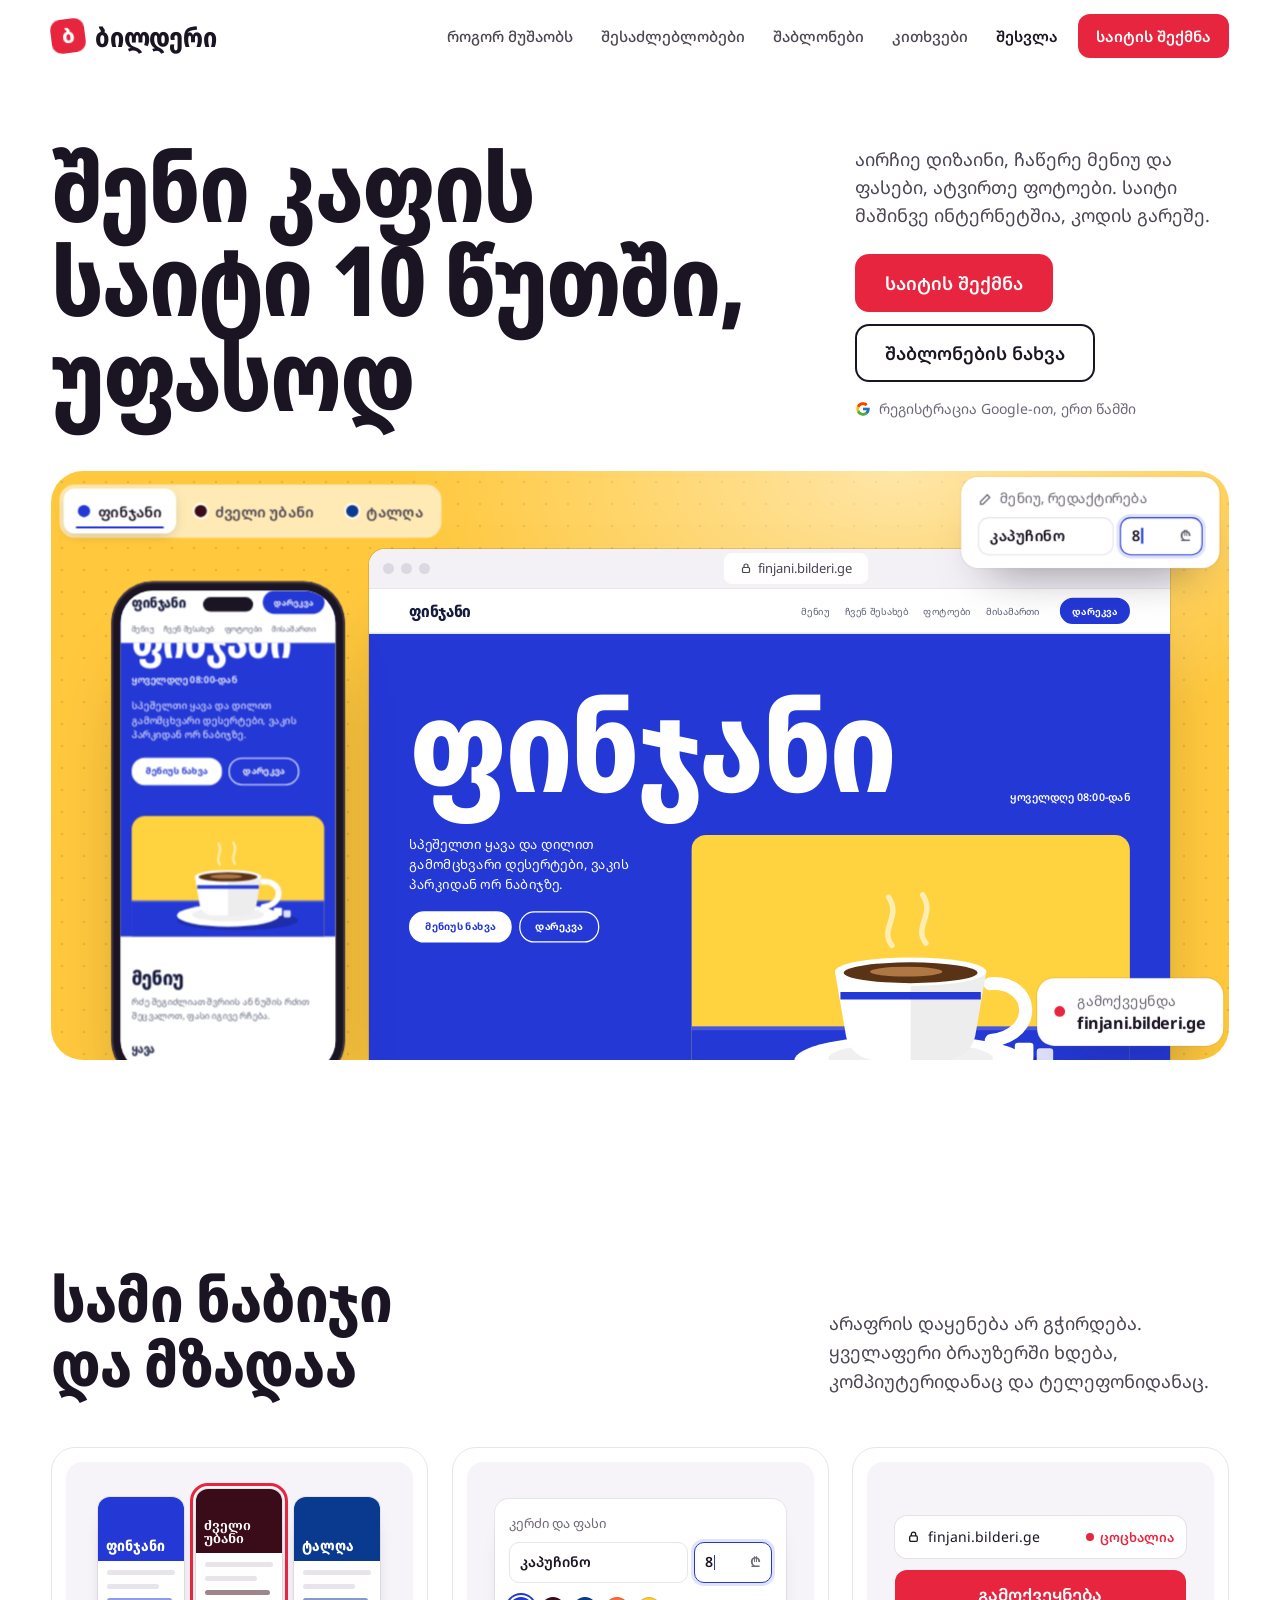
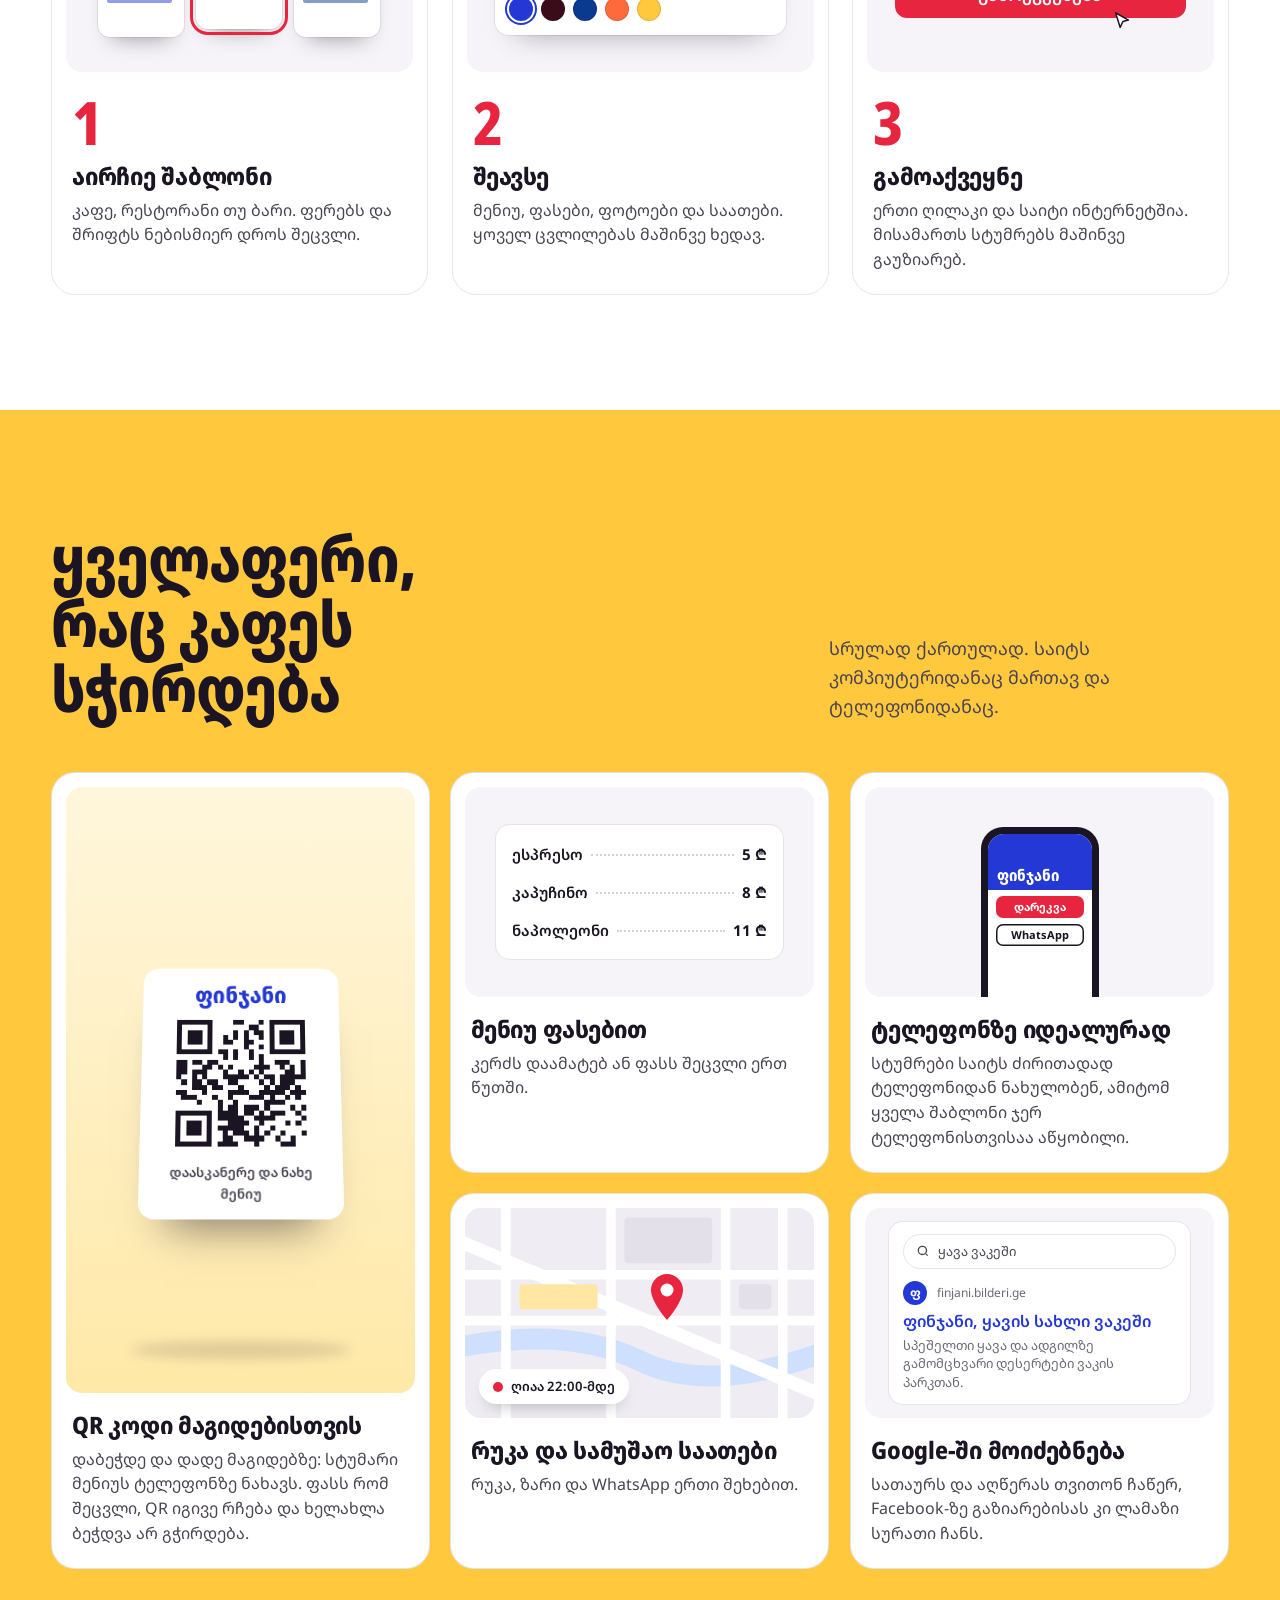
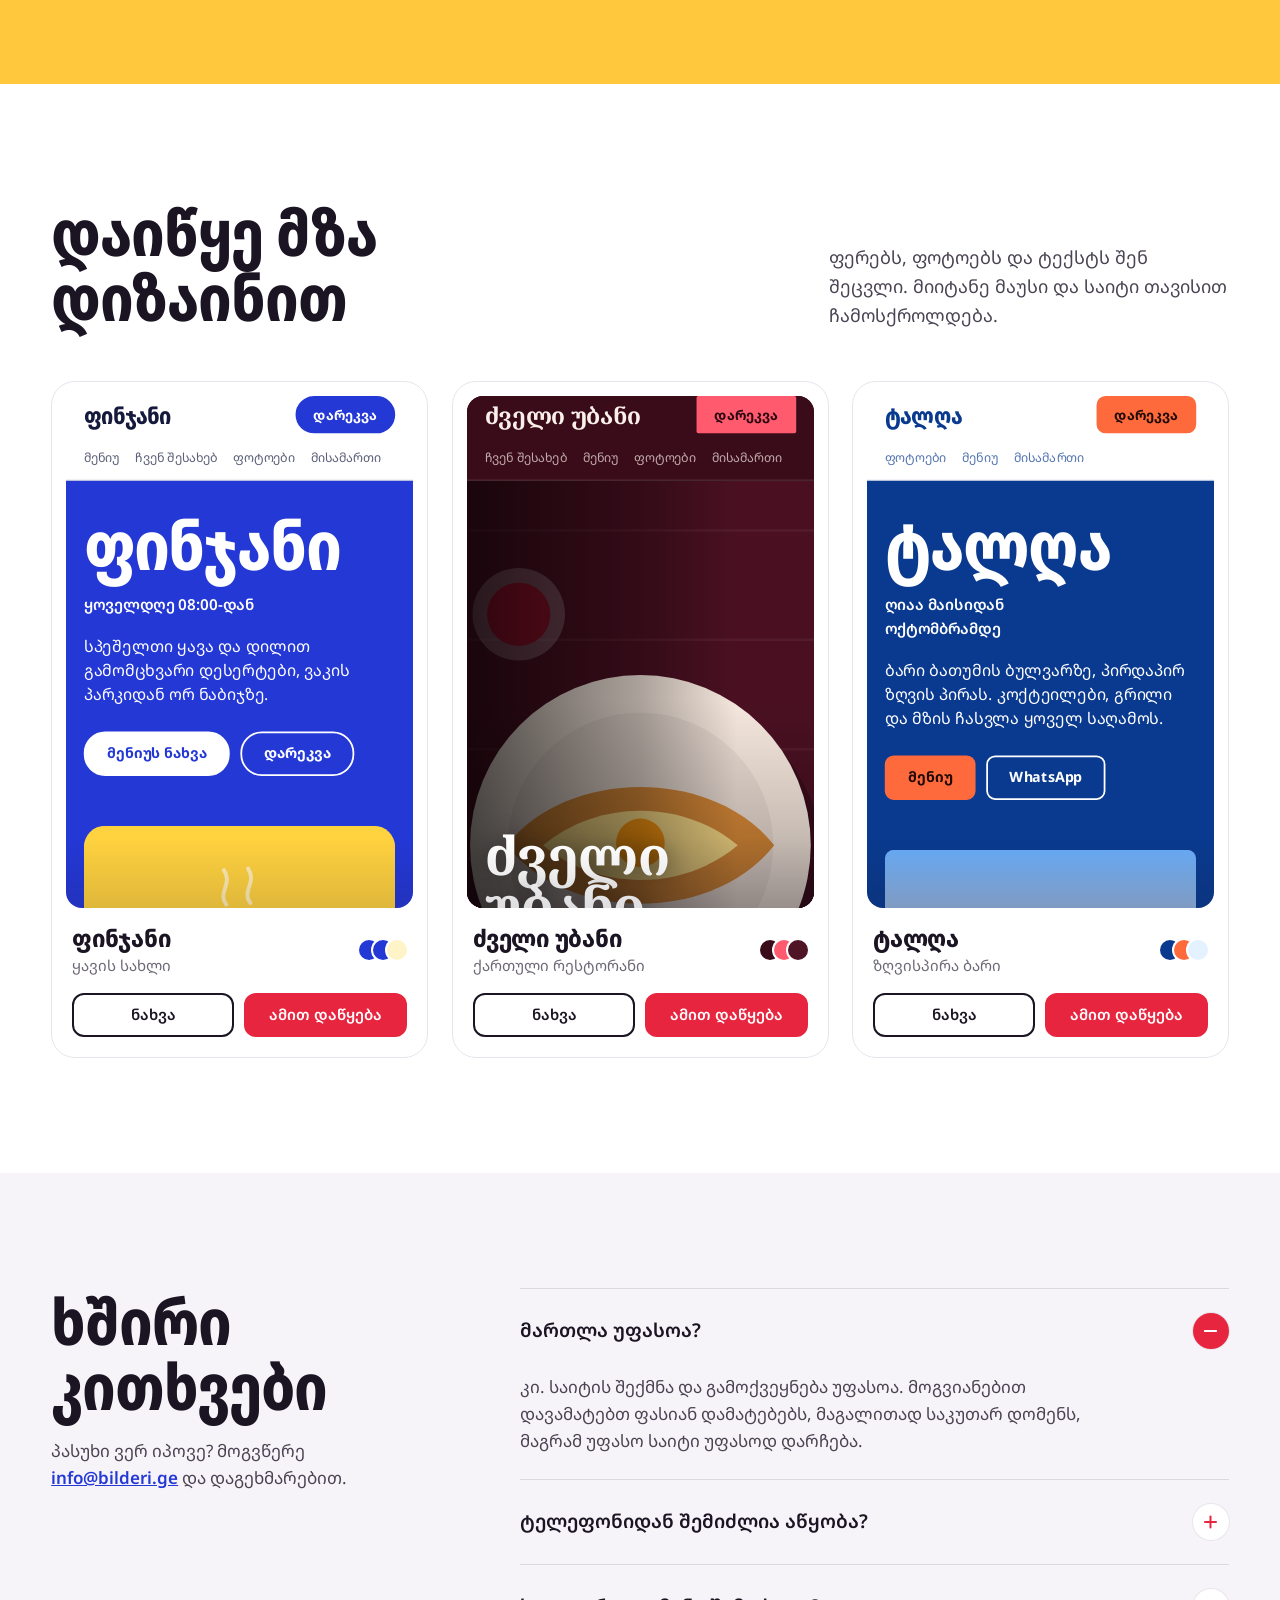
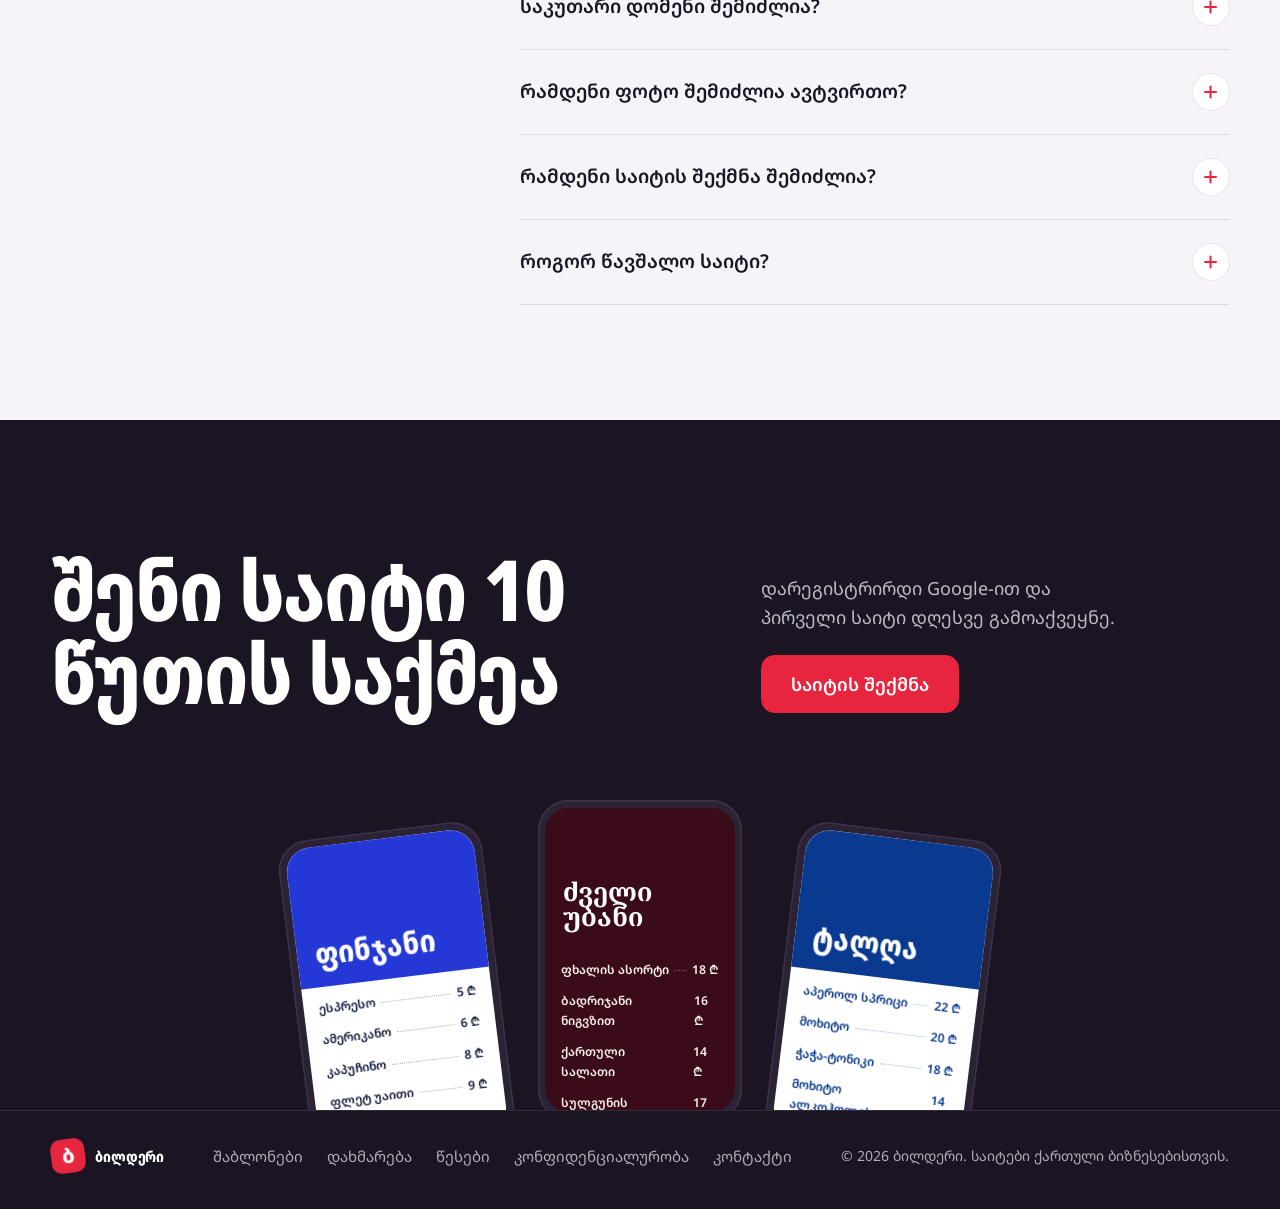
==== public/index.html @ 6027577a "Cloudflare Worker-ის კონფიგურაცია: საიტი public/ საქაღალდიდან Co-Authored-By: Claude Opus 5.5 <norep" ====
<!DOCTYPE html>
<html lang="ka">
<head>
<meta charset="utf-8">
<meta name="viewport" content="width=device-width,initial-scale=1">
<title>ბილდერი: საიტი კაფესთვის</title>
<meta name="description" content="შენი კაფის ან რესტორნის საიტი 10 წუთში, უფასოდ. მენიუ, ფასები, ფოტოები და QR კოდი მაგიდებისთვის.">
<link rel="preconnect" href="https://fonts.googleapis.com"><link rel="preconnect" href="https://fonts.gstatic.com" crossorigin>
<link rel="stylesheet" href="https://fonts.googleapis.com/css2?family=Noto+Sans+Georgian:wdth,wght@62.5..100,300..900&family=Noto+Serif+Georgian:wght@400..800&display=swap">
<style>
/* VOICE   მეგობრული და თავდაჯერებული; ბიზნესის პატრონს ელაპარაკება, არა პროგრამისტს
   IDEA    ადგილობრივი სტამბის აფიშა და მენიუ, ბარათებად აწყობილი და ცოცხალი
   PICTURE ნამდვილი საიტები (შაბლონი „სუფრა") ლეპტოპში და ტელეფონში, ზაფრანისფერ პანელზე
   COLOUR  თეთრი ფონი, მელანი #1A1423, ბროწეული #E8253F ღილაკებზე, ზაფრანა #FFC83D დიდ ზოლებში, კობალტი #2438D6 დეტალებში
   TYPE    Noto Sans Georgian: სათაურები ვიწრო 800, ტექსტი 400/600
   LAYOUT  სათაური ზემოთ, ცოცხალი სცენა მთელ სიგანეზე; ბარათების ბადეები; ტელეფონზე ერთ სვეტად */
:root{color-scheme:light;--bg:#fff;--ink:#1A1423;--ink-2:#4A4352;--muted:#6E6876;--line:#E7E4EC;--soft:#F6F4F9;--red:#E8253F;--red-d:#CC1730;--sun:#FFC83D;--cob:#2438D6;--f:'Noto Sans Georgian','Noto Sans',system-ui,sans-serif;--serif:'Noto Serif Georgian','Noto Serif',Georgia,serif;--ease:cubic-bezier(.2,.7,.2,1);--pad:max(4vw,20px)}
*{box-sizing:border-box;min-width:0}
html{scroll-behavior:smooth;scroll-padding-top:84px;-webkit-text-size-adjust:100%}
body{margin:0;background:var(--bg);color:var(--ink);font:400 17px/1.6 var(--f);overflow-x:clip}
h1,h2,h3{margin:0;font-weight:800;font-stretch:72%;letter-spacing:-.015em;line-height:1.02;text-wrap:balance}
h3{font-size:24px;font-stretch:84%;line-height:1.15;letter-spacing:-.01em}
p{margin:0}
a{color:inherit}
svg{display:block}
.wrap{max-width:1288px;margin:0 auto;padding:0 var(--pad)}
:focus-visible{outline:3px solid var(--cob);outline-offset:3px;border-radius:6px}

.btn{display:inline-flex;align-items:center;justify-content:center;gap:8px;min-height:46px;padding:0 20px;border-radius:12px;border:2px solid transparent;font:600 16px/1 var(--f);text-decoration:none;white-space:nowrap;cursor:pointer;transition:transform .18s var(--ease),background-color .18s,color .18s,box-shadow .18s}
.btn:hover{transform:translateY(-2px)}
.btn:active{transform:translateY(1px)}
.btn-red{background:var(--red);color:#fff}
.btn-red:hover{background:var(--red-d);box-shadow:0 12px 24px -12px rgba(232,37,63,.75)}
.btn-line{border-color:var(--ink);color:var(--ink);background:transparent}
.btn-line:hover{background:var(--ink);color:#fff}
.btn-lg{min-height:58px;padding:0 28px;font-size:18px;border-radius:14px}
.btn-sm{min-height:44px;padding:0 16px;font-size:15px}

.top{position:sticky;top:0;z-index:50;background:rgba(255,255,255,.86);-webkit-backdrop-filter:saturate(1.4) blur(14px);backdrop-filter:saturate(1.4) blur(14px);border-bottom:1px solid transparent;transition:border-color .25s,box-shadow .25s}
.top.scrolled{border-color:var(--line);box-shadow:0 10px 30px -24px rgba(26,20,35,.45)}
.top-in{display:flex;align-items:center;gap:28px;height:72px}
.logo{display:flex;align-items:center;gap:10px;text-decoration:none;font-weight:800;font-stretch:72%;font-size:27px;letter-spacing:-.01em;line-height:1}
.mark{flex:none;display:grid;place-items:center;width:34px;height:34px;border-radius:10px;background:var(--red);color:#fff;font-size:20px;font-stretch:100%;transform:rotate(-7deg);transition:transform .35s var(--ease)}
.logo:hover .mark{transform:rotate(0) scale(1.06)}
.links{display:flex;gap:28px;margin-left:auto}
.links a,.mnav a{text-decoration:none;color:var(--ink-2);font-size:15px;font-weight:500;position:relative;padding:8px 0}
.links a::after{content:"";position:absolute;left:0;right:0;bottom:2px;height:2px;border-radius:2px;background:var(--red);transform:scaleX(0);transform-origin:left;transition:transform .25s var(--ease)}
.links a:hover{color:var(--ink)}
.links a:hover::after{transform:scaleX(1)}
.top-act{display:flex;align-items:center;gap:20px}
.top-act .link{text-decoration:none;font-weight:600;font-size:15px}
.menu-btn{display:none;width:44px;height:44px;place-items:center;border:1px solid var(--line);border-radius:12px;background:#fff;cursor:pointer}
.mnav{display:none;position:absolute;left:0;right:0;top:72px;background:#fff;border-bottom:1px solid var(--line);padding:4px var(--pad) 16px;box-shadow:0 20px 30px -24px rgba(26,20,35,.4)}
.mnav.open{display:grid}
.mnav a{padding:12px 0;font-size:17px;border-bottom:1px solid var(--line)}

.hero{padding:clamp(36px,5vw,72px) 0 clamp(56px,7vw,96px)}
.hero-head{display:grid;grid-template-columns:minmax(0,8fr) minmax(0,4fr);gap:24px 56px;align-items:end}
.hero h1{font-size:clamp(44px,7.6vw,104px);line-height:.97;letter-spacing:-.02em}
.lead{font-size:18px;line-height:1.55;color:var(--ink-2);max-width:38ch}
.cta{display:flex;flex-wrap:wrap;gap:12px;margin-top:24px}
.fine{display:flex;align-items:center;gap:8px;margin-top:16px;font-size:14px;color:var(--muted)}
.stage{position:relative;margin-top:clamp(32px,4vw,56px);height:clamp(470px,46vw,640px);border-radius:32px;background:var(--sun);overflow:hidden;isolation:isolate}
.stage::before{content:"";position:absolute;inset:0;z-index:-1;background:radial-gradient(60% 70% at 72% 0%,rgba(255,255,255,.55),transparent 70%),radial-gradient(rgba(26,20,35,.11) 1.3px,transparent 1.6px) 0 0/22px 22px}
.rig{position:absolute;inset:0;transform-style:preserve-3d;transform:perspective(1700px) rotateX(var(--rx,0deg)) rotateY(var(--ry,0deg));transition:transform .6s var(--ease)}
.laptop{position:absolute;left:27%;right:5%;top:78px;bottom:-30px;background:#fff;border-radius:16px 16px 0 0;box-shadow:0 0 0 1px rgba(26,20,35,.12),0 50px 80px -46px rgba(26,20,35,.6);overflow:hidden;display:flex;flex-direction:column}
.l-bar{height:40px;flex:none;display:flex;align-items:center;gap:7px;padding:0 14px;background:#F3F1F6;border-bottom:1px solid var(--line)}
.l-bar>i{width:11px;height:11px;border-radius:50%;background:#DCD8E2}
.url{margin:0 auto;display:flex;align-items:center;gap:6px;background:#fff;border-radius:8px;padding:5px 16px;font-size:13px;color:var(--ink-2);white-space:nowrap;overflow:hidden;max-width:62%}
.scr{position:relative;flex:1;overflow:hidden;background:#fff}
.scr iframe{position:absolute;left:0;top:0;border:0;transform-origin:0 0;pointer-events:none;transition:opacity .28s}
.scr.fade iframe{opacity:0}
.phone{position:absolute;left:7%;top:118px;width:clamp(180px,17.5vw,244px);aspect-ratio:9/19.3;background:var(--ink);border-radius:40px;box-shadow:0 60px 80px -46px rgba(26,20,35,.7),inset 0 0 0 2px #3a3145;transform:translateZ(70px)}
.phone .scr{position:absolute;inset:9px;border-radius:31px}
.phone::after{content:"";position:absolute;top:15px;left:50%;width:48px;height:14px;margin-left:-24px;border-radius:12px;background:var(--ink);z-index:2}
.chips{position:absolute;left:22px;top:20px;z-index:3;display:flex;gap:4px;padding:4px;border-radius:15px;background:rgba(255,255,255,.62);-webkit-backdrop-filter:blur(8px);backdrop-filter:blur(8px);transform:translateZ(40px)}
.chip{position:relative;display:flex;align-items:center;gap:8px;min-height:44px;padding:0 14px;border:0;border-radius:11px;background:transparent;font:600 14px var(--f);color:var(--ink-2);cursor:pointer;overflow:hidden;white-space:nowrap;transition:background-color .2s,color .2s,box-shadow .2s}
.chip i{flex:none;width:12px;height:12px;border-radius:50%;background:var(--c);box-shadow:0 0 0 2px rgba(255,255,255,.8)}
.chip:hover{color:var(--ink)}
.chip[aria-pressed=true]{background:#fff;color:var(--ink);box-shadow:0 4px 12px -4px rgba(26,20,35,.28)}
.chip::after{content:"";position:absolute;left:12px;right:12px;bottom:5px;height:2px;border-radius:2px;background:var(--c);transform-origin:left;transform:scaleX(0)}
.chip.run::after{animation:prog var(--dur) linear forwards}
.stage.paused .chip.run::after{animation-play-state:paused}
.stage.manual .chip::after{display:none}
@keyframes prog{to{transform:scaleX(1)}}
.float{position:absolute;z-index:4;background:#fff;border-radius:16px;box-shadow:0 0 0 1px rgba(26,20,35,.08),0 26px 44px -26px rgba(26,20,35,.55);padding:12px 16px;font-size:14px;line-height:1.35}
.f-pub{right:4%;bottom:34px;display:flex;align-items:center;gap:12px;transform:translateZ(120px)}
.f-pub b{display:block;font-size:15px}
.f-pub small{color:var(--muted);font-size:13px}
.pulse{flex:none;width:10px;height:10px;border-radius:50%;background:var(--red);animation:pulse 2s infinite}
@keyframes pulse{0%{box-shadow:0 0 0 0 rgba(232,37,63,.55)}70%{box-shadow:0 0 0 10px rgba(232,37,63,0)}100%{box-shadow:0 0 0 0 rgba(232,37,63,0)}}
.f-edit{right:3.5%;top:22px;width:244px;transform:translateZ(95px)}
.lbl{display:flex;align-items:center;gap:6px;font-size:13px;color:var(--muted);margin-bottom:8px}
.f-row{display:grid;grid-template-columns:minmax(0,1fr) 78px;gap:6px}
.inp{display:flex;align-items:center;border:1.5px solid var(--line);border-radius:10px;padding:8px 10px;font-weight:600;font-size:14px;white-space:nowrap;overflow:hidden;background:#fff}
.inp.on{border-color:var(--cob);box-shadow:0 0 0 3px rgba(36,56,214,.14)}
.inp em{font-style:normal;color:var(--muted);margin-left:auto;padding-left:4px}
.caret{display:inline-block;width:1.5px;height:15px;background:var(--cob);margin-left:1px;animation:blink 1s steps(1) infinite}
@keyframes blink{50%{opacity:0}}

.band{padding:clamp(72px,9vw,124px) 0}
.sec-head{display:flex;flex-wrap:wrap;align-items:flex-end;justify-content:space-between;gap:16px 56px;margin-bottom:clamp(32px,4vw,56px)}
.sec-head h2{font-size:clamp(40px,5.2vw,64px);max-width:13ch}
.sec-head p{max-width:40ch;color:var(--ink-2);font-size:18px}

.card{position:relative;isolation:isolate;background:#fff;border:1px solid var(--line);border-radius:24px;padding:14px;transform:perspective(1000px) rotateX(var(--rx,0deg)) rotateY(var(--ry,0deg)) translateY(var(--ty,0px));transition:transform .45s var(--ease),box-shadow .45s var(--ease),border-color .3s}
.card::before{content:"";position:absolute;inset:0;z-index:-1;border-radius:inherit;background:radial-gradient(380px circle at var(--mx,50%) var(--my,50%),rgba(255,200,61,.22),transparent 42%);opacity:0;transition:opacity .3s}
.card.hot{--ty:-6px;box-shadow:0 34px 60px -36px rgba(26,20,35,.5);border-color:rgba(26,20,35,.16);transition:transform .14s linear,box-shadow .45s var(--ease),border-color .3s}
.card.hot::before{opacity:1}
.vis{position:relative;height:210px;border-radius:16px;background:var(--soft);overflow:hidden;display:grid;place-items:center}
.card h3{margin:18px 6px 8px}
.card p{margin:0 6px 8px;color:var(--ink-2);font-size:16px;line-height:1.55}

.steps{list-style:none;margin:0;padding:0;display:grid;grid-template-columns:repeat(3,minmax(0,1fr));gap:24px}
.num{display:block;margin:20px 6px -8px;font-weight:800;font-stretch:72%;font-size:60px;line-height:1;color:var(--red)}
.minis{display:flex;gap:12px;align-items:flex-end}
.mini{width:86px;height:140px;border-radius:12px;background:#fff;box-shadow:0 0 0 1px rgba(26,20,35,.08),0 14px 22px -14px rgba(26,20,35,.45);overflow:hidden;transition:transform .5s var(--ease)}
.mini b{display:flex;align-items:flex-end;height:64px;padding:8px;background:var(--c);color:var(--tc);font-weight:800;font-stretch:72%;font-size:15px;line-height:1}
.mini.serif b{font-family:var(--serif);font-stretch:100%;font-size:13px;font-weight:700}
.mini i{display:block;height:5px;border-radius:3px;background:#E7E4EC;margin:9px 9px 0}
.mini i:nth-of-type(2){width:60%}
.mini i:nth-of-type(3){width:75%;background:var(--c);opacity:.5}
.mini.sel{outline:3px solid var(--red);outline-offset:3px;transform:translateY(-8px)}
.card.hot .mini:nth-child(1){transform:translateX(-8px) rotate(-7deg)}
.card.hot .mini:nth-child(3){transform:translateX(8px) rotate(7deg)}
.card.hot .mini.sel{transform:translateY(-16px)}
.ed{width:84%;background:#fff;border-radius:14px;padding:14px;box-shadow:0 0 0 1px rgba(26,20,35,.07),0 18px 30px -22px rgba(26,20,35,.45)}
.sw{display:flex;gap:8px;margin-top:14px}
.sw i{width:24px;height:24px;border-radius:50%;background:var(--c);box-shadow:inset 0 0 0 1px rgba(26,20,35,.12);transition:transform .3s var(--ease)}
.sw i.on{box-shadow:0 0 0 2px #fff,0 0 0 4px var(--cob)}
.card.hot .sw i:hover{transform:scale(1.15)}
.pub{width:84%;display:grid;gap:12px}
.addr{display:flex;align-items:center;gap:8px;background:#fff;border-radius:12px;padding:10px 12px;font-size:14px;box-shadow:0 0 0 1px rgba(26,20,35,.08)}
.live{margin-left:auto;display:flex;align-items:center;gap:6px;font-size:13px;font-weight:600;color:var(--red)}
.live .pulse{width:8px;height:8px}
.pbtn{position:relative;display:grid;place-items:center;height:48px;border-radius:12px;background:var(--red);color:#fff;font-weight:600;transition:transform .2s var(--ease),background-color .2s}
.pbtn span{grid-area:1/1;transition:opacity .25s,transform .25s var(--ease)}
.pbtn span+span{opacity:0;transform:translateY(8px)}
.card.hot .pbtn{background:var(--ink)}
.card.hot .pbtn span:first-child{opacity:0;transform:translateY(-8px)}
.card.hot .pbtn span+span{opacity:1;transform:none}
.cur{position:absolute;right:18%;bottom:-14px;width:22px;transition:transform .35s var(--ease)}
.card.hot .cur{transform:translate(-6px,-6px)}

.feat{background:var(--sun)}
.feat .card{border-color:rgba(26,20,35,.12)}
.feat .card::before{background:radial-gradient(380px circle at var(--mx,50%) var(--my,50%),rgba(36,56,214,.08),transparent 42%)}
.bento{display:grid;grid-template-columns:repeat(3,minmax(0,1fr));gap:20px}
.f-qr{grid-row:span 2;display:flex;flex-direction:column}
.f-qr .vis{height:auto;flex:1;min-height:300px;background:linear-gradient(180deg,#FFF6DC,#FFE9A8)}
.tent{width:200px;background:#fff;border-radius:16px;padding:16px 16px 14px;text-align:center;box-shadow:0 34px 40px -28px rgba(26,20,35,.55);transform:perspective(800px) rotateX(12deg);transition:transform .5s var(--ease)}
.card.hot .tent{transform:perspective(800px) rotateX(0deg) translateY(-6px)}
.tent b{display:block;font-weight:800;font-stretch:72%;font-size:24px;color:var(--cob);line-height:1;margin-bottom:10px}
.tent svg{width:140px;height:140px;margin:0 auto}
.tent small{display:block;margin-top:10px;font-size:13px;font-weight:600;color:var(--ink-2)}
.tent-shadow{position:absolute;bottom:34px;left:50%;width:220px;height:18px;margin-left:-110px;border-radius:50%;background:rgba(26,20,35,.14);filter:blur(6px)}
.mlist{width:82%;background:#fff;border-radius:14px;padding:10px 16px;box-shadow:0 0 0 1px rgba(26,20,35,.07)}
.mrow{display:flex;align-items:baseline;gap:8px;padding:7px 0;font-size:15px;font-weight:600}
.mrow i{flex:1;border-bottom:2px dotted #D6D2DC;transform:translateY(-4px)}
.mrow b{position:relative;display:inline-grid;font-variant-numeric:tabular-nums;white-space:nowrap}
.mrow b span{grid-area:1/1;transition:opacity .3s,transform .3s var(--ease)}
.mrow b span+span{opacity:0;transform:translateY(8px);color:var(--red)}
.mrow.chg{border-radius:8px;transition:background-color .3s}
.card.hot .mrow.chg{background:#FFF3CC;margin:0 -8px;padding:7px 8px}
.card.hot .mrow b span:first-child{opacity:0;transform:translateY(-8px)}
.card.hot .mrow b span+span{opacity:1;transform:none}
.mph{width:118px;height:170px;margin-top:40px;border-radius:22px 22px 0 0;background:var(--ink);padding:7px 7px 0;align-self:end;transition:transform .45s var(--ease)}
.card.hot .mph{transform:translateY(-12px)}
.mph div{height:100%;border-radius:16px 16px 0 0;background:#fff;overflow:hidden;display:grid;grid-template-rows:56px auto auto 1fr;gap:6px}
.mph b{background:var(--cob);color:#fff;font-weight:800;font-stretch:72%;font-size:16px;display:flex;align-items:flex-end;padding:7px 9px;line-height:1}
.mph span{margin:0 8px;height:22px;border-radius:7px;display:grid;place-items:center;font-size:11px;font-weight:700;background:var(--red);color:#fff}
.mph span+span{background:#fff;color:var(--ink);box-shadow:inset 0 0 0 1.5px var(--ink)}
.map{position:absolute;inset:0;width:100%;height:100%}
.hours{position:absolute;left:14px;bottom:14px;display:flex;align-items:center;gap:8px;background:#fff;border-radius:999px;padding:7px 14px;font-size:13px;font-weight:600;box-shadow:0 8px 18px -10px rgba(26,20,35,.4)}
.pin{position:absolute;left:52%;top:30%;transition:transform .45s var(--ease);transform-origin:50% 100%}
.card.hot .pin{transform:translateY(-8px) scale(1.08)}
.serp{width:86%;background:#fff;border-radius:14px;padding:12px 14px;box-shadow:0 0 0 1px rgba(26,20,35,.07)}
.q-bar{display:flex;align-items:center;gap:8px;border:1.5px solid var(--line);border-radius:999px;padding:6px 12px;font-size:13px;color:var(--ink-2);margin-bottom:12px}
.res{display:grid;grid-template-columns:24px minmax(0,1fr);gap:2px 10px;align-items:center}
.fav{width:24px;height:24px;border-radius:50%;background:var(--cob);color:#fff;font-size:12px;font-weight:700;display:grid;place-items:center}
.res small{font-size:12px;color:var(--muted)}
.res strong{grid-column:1/-1;color:var(--cob);font-size:16px;font-weight:600;line-height:1.3;margin-top:4px}
.res p{grid-column:1/-1;margin:2px 0 0;font-size:13px;line-height:1.45;color:var(--muted)}
.card.hot .res strong{text-decoration:underline}

.tpls{display:grid;grid-template-columns:repeat(3,minmax(0,1fr));gap:24px}
.tpl .pv{position:relative;height:clamp(440px,40vw,540px);border-radius:16px;overflow:hidden;background:var(--soft)}
.tpl .pv iframe{position:absolute;left:0;top:0;border:0;transform-origin:0 0;pointer-events:none}
.tpl .pv::after{content:"";position:absolute;inset:auto 0 0;height:70px;background:linear-gradient(transparent,rgba(26,20,35,.14));pointer-events:none;transition:opacity .3s}
.tpl.hot .pv::after{opacity:0}
.tpl-meta{display:flex;align-items:center;justify-content:space-between;gap:12px;margin:16px 6px 0}
.tpl-meta h3{margin:0}
.tpl-meta p{margin:2px 0 0;font-size:15px;color:var(--muted)}
.dots{display:flex;flex:none}
.dots i{width:20px;height:20px;border-radius:50%;background:var(--c);box-shadow:0 0 0 2px #fff;margin-left:-6px}
.tpl-act{display:flex;gap:10px;margin:16px 6px 6px}
.tpl-act .btn{flex:1}

.faq{background:var(--soft)}
.faq-grid{display:grid;grid-template-columns:minmax(0,4fr) minmax(0,7fr);gap:24px 64px}
.faq-side{position:sticky;top:112px;align-self:start}
.faq-side h2{font-size:clamp(40px,5.2vw,64px)}
.faq-side p{margin-top:18px;color:var(--ink-2);max-width:30ch}
.faq-side a{font-weight:600;color:var(--cob)}
.qa{border-bottom:1px solid rgba(26,20,35,.12)}
.qa:first-child{border-top:1px solid rgba(26,20,35,.12)}
.q{width:100%;display:flex;justify-content:space-between;align-items:center;gap:20px;min-height:44px;padding:24px 0;border:0;background:none;font:600 19px/1.35 var(--f);color:var(--ink);text-align:left;cursor:pointer}
.pm{position:relative;flex:none;display:grid;place-items:center;width:36px;height:36px;border-radius:50%;background:#fff;box-shadow:0 0 0 1px var(--line);transition:background-color .25s,transform .35s var(--ease)}
.pm::before,.pm::after{content:"";grid-area:1/1;width:13px;height:2px;border-radius:2px;background:var(--red);transition:transform .35s var(--ease),background-color .25s}
.pm::after{transform:rotate(90deg)}
.q:hover .pm{transform:scale(1.08)}
.qa.open .pm{background:var(--red);transform:rotate(180deg)}
.qa.open .pm::before,.qa.open .pm::after{background:#fff}
.qa.open .pm::after{transform:rotate(0deg)}
.a{display:grid;grid-template-rows:0fr;transition:grid-template-rows .35s var(--ease)}
.a>div{overflow:hidden}
.a p{padding:0 56px 24px 0;color:var(--ink-2);max-width:62ch}
.qa.open .a{grid-template-rows:1fr}

.final{position:relative;overflow:hidden;background:var(--ink);color:#fff;padding-top:clamp(72px,10vw,128px)}
.final-in{display:grid;grid-template-columns:minmax(0,7fr) minmax(0,5fr);gap:24px 56px;align-items:end}
.final h2{font-size:clamp(46px,6.6vw,88px);line-height:.98;letter-spacing:-.02em}
.final p{color:rgba(255,255,255,.72);font-size:18px;max-width:36ch;margin-bottom:24px}
.phones{display:flex;justify-content:center;gap:clamp(14px,3vw,44px);height:clamp(190px,25vw,330px);margin-top:clamp(48px,6vw,80px);padding:0 var(--pad)}
.mphone{flex:none;width:clamp(104px,16vw,220px);aspect-ratio:9/19;border-radius:clamp(20px,2.4vw,34px);background:#2B2236;padding:clamp(5px,.6vw,8px);box-shadow:inset 0 0 0 1.5px #3d3349;transform:translateY(calc(var(--y,24px) + var(--up,0px))) rotate(var(--rot,0deg));transition:transform .6s var(--ease)}
.final:hover .mphone{--up:-28px}
.ms{height:100%;border-radius:clamp(15px,1.9vw,27px);overflow:hidden;background:var(--b)}
.ms b{display:flex;align-items:flex-end;height:46%;padding:clamp(10px,1.4vw,18px);background:var(--c);color:var(--tc);font-weight:800;font-stretch:72%;font-size:clamp(18px,2.4vw,32px);line-height:1}
.ms.serif b{font-family:var(--serif);font-stretch:100%;font-weight:700;font-size:clamp(15px,2vw,26px)}
.ms div{display:flex;align-items:baseline;gap:6px;margin:clamp(8px,1vw,12px) clamp(10px,1.2vw,16px) 0;font-size:clamp(9px,.95vw,13px);font-weight:600;color:var(--t)}
.ms div i{flex:1;border-bottom:1.5px dotted currentColor;opacity:.35;transform:translateY(-3px)}
.foot{background:var(--ink);color:rgba(255,255,255,.66);border-top:1px solid rgba(255,255,255,.1);padding:28px 0 36px}
.foot-in{display:flex;flex-wrap:wrap;align-items:center;justify-content:space-between;gap:16px 32px}
.foot .logo{color:#fff}
.foot nav{display:flex;flex-wrap:wrap;gap:6px 24px}
.foot a{text-decoration:none;font-size:15px}
.foot nav a:hover{color:#fff}
.foot small{font-size:14px}

.modal{position:fixed;inset:0;z-index:100;display:grid;place-items:center;padding:16px;background:rgba(26,20,35,.55);-webkit-backdrop-filter:blur(4px);backdrop-filter:blur(4px);opacity:0;visibility:hidden;transition:opacity .25s,visibility .25s}
.modal.open{opacity:1;visibility:visible}
.m-box{width:min(1240px,100%);height:min(880px,100%);background:#fff;border-radius:24px;display:flex;flex-direction:column;overflow:hidden;transform:translateY(18px) scale(.98);transition:transform .35s var(--ease)}
.modal.open .m-box{transform:none}
.m-bar{display:flex;flex-wrap:wrap;align-items:center;gap:10px 16px;padding:10px 10px 10px 20px;border-bottom:1px solid var(--line)}
.m-bar h3{margin:0}
.m-bar p{color:var(--muted);font-size:14px;margin-right:auto}
.seg{display:flex;gap:4px;padding:4px;border-radius:12px;background:var(--soft)}
.seg button{min-height:40px;padding:0 14px;border:0;border-radius:9px;background:transparent;font:600 14px var(--f);color:var(--ink-2);cursor:pointer}
.seg button[aria-pressed=true]{background:#fff;color:var(--ink);box-shadow:0 2px 8px -3px rgba(26,20,35,.3)}
.x{width:44px;height:44px;display:grid;place-items:center;border:0;border-radius:12px;background:var(--soft);cursor:pointer;font-size:22px;line-height:1;color:var(--ink)}
.m-stage{flex:1;display:flex;justify-content:center;background:var(--soft);overflow:hidden}
.m-stage iframe{border:0;width:100%;height:100%;background:#fff}
.m-stage.ph{padding:20px}
.m-stage.ph iframe{width:390px;max-width:100%;border-radius:28px;box-shadow:0 0 0 8px var(--ink)}
.toast{position:fixed;left:50%;bottom:22px;z-index:120;max-width:calc(100% - 32px);transform:translate(-50%,12px);background:var(--ink);color:#fff;padding:12px 18px;border-radius:12px;font-size:15px;opacity:0;pointer-events:none;transition:opacity .25s,transform .25s var(--ease)}
.toast.on{opacity:1;transform:translate(-50%,0)}

@media(max-width:1060px){
.hero-head,.final-in{grid-template-columns:minmax(0,1fr)}
.bento{grid-template-columns:repeat(2,minmax(0,1fr))}
.f-qr{grid-row:auto;grid-column:span 2}
.f-qr .vis{min-height:280px}
.faq-grid{grid-template-columns:minmax(0,1fr)}
.faq-side{position:static}
}
@media(max-width:900px){
.links,.top-act .link{display:none}
.menu-btn{display:grid}
.top-act{margin-left:auto;gap:10px}
.top-act .btn{min-height:44px;padding:0 14px;font-size:15px}
.steps{grid-template-columns:minmax(0,1fr);max-width:560px}
.tpls{display:flex;overflow-x:auto;scroll-snap-type:x mandatory;gap:16px;margin:0 calc(var(--pad)*-1);padding:4px var(--pad) 12px;scrollbar-width:none}
.tpl{flex:0 0 min(80vw,340px);scroll-snap-align:center}
}
@media(max-width:760px){
.stage{height:560px}
.laptop,.f-edit{display:none}
.phone{left:50%;top:84px;width:min(60vw,250px);margin-left:calc(min(60vw,250px)/-2)}
.chips{left:50%;transform:translateX(-50%);max-width:calc(100% - 24px);overflow-x:auto;scrollbar-width:none}
.chip{padding:0 11px}
.f-pub{left:50%;right:auto;bottom:22px;transform:translateX(-50%);white-space:nowrap}
}
@media(max-width:600px){
body{font-size:16px}
.cta .btn{flex:1 1 100%}
.bento{grid-template-columns:minmax(0,1fr)}
.f-qr{grid-column:auto}
.q{font-size:17px;padding:20px 0}
.a p{padding-right:0}
.m-box{border-radius:18px}
.m-bar{padding-left:14px}
.m-bar p{display:none}
}
@media(prefers-reduced-motion:reduce){*,*::before,*::after{animation:none!important;transition:none!important}html{scroll-behavior:auto}}
</style>
</head>
<body>

<header class="top" id="top">
  <div class="wrap top-in">
    <a class="logo" href="#"><span class="mark">ბ</span>ბილდერი</a>
    <nav class="links" aria-label="მთავარი მენიუ">
      <a href="#how">როგორ მუშაობს</a><a href="#features">შესაძლებლობები</a><a href="#templates">შაბლონები</a><a href="#faq">კითხვები</a>
    </nav>
    <div class="top-act">
      <a class="link" href="#" data-demo="login">შესვლა</a>
      <a class="btn btn-red btn-sm" href="#" data-demo="signup">საიტის შექმნა</a>
      <button class="menu-btn" id="menu-btn" type="button" aria-label="მენიუ" aria-expanded="false"><svg width="20" height="20" viewBox="0 0 24 24" fill="none" stroke="currentColor" stroke-width="2" stroke-linecap="round"><path d="M4 7h16M4 12h16M4 17h16"/></svg></button>
    </div>
  </div>
  <nav class="mnav" id="mnav" aria-label="მენიუ ტელეფონზე">
    <a href="#how">როგორ მუშაობს</a><a href="#features">შესაძლებლობები</a><a href="#templates">შაბლონები</a><a href="#faq">კითხვები</a><a href="#" data-demo="login">შესვლა</a>
  </nav>
</header>

<main>
<section class="hero">
  <div class="wrap">
    <div class="hero-head">
      <h1>შენი კაფის საიტი 10&nbsp;წუთში, უფასოდ</h1>
      <div>
        <p class="lead">აირჩიე დიზაინი, ჩაწერე მენიუ და ფასები, ატვირთე ფოტოები. საიტი მაშინვე ინტერნეტშია, კოდის გარეშე.</p>
        <div class="cta">
          <a class="btn btn-red btn-lg" href="#" data-demo="signup">საიტის შექმნა</a>
          <a class="btn btn-line btn-lg" href="#templates">შაბლონების ნახვა</a>
        </div>
        <p class="fine"><svg width="16" height="16" viewBox="0 0 48 48" aria-hidden="true"><path fill="#FFC107" d="M43.6 20.1H42V20H24v8h11.3C33.7 32.7 29.2 36 24 36c-6.6 0-12-5.4-12-12s5.4-12 12-12c3.1 0 5.8 1.2 7.9 3.1l5.7-5.7C34 6.1 29.3 4 24 4 13 4 4 13 4 24s9 20 20 20 20-9 20-20c0-1.3-.1-2.6-.4-3.9z"/><path fill="#FF3D00" d="M6.3 14.7l6.6 4.8C14.7 15.1 19 12 24 12c3.1 0 5.8 1.2 7.9 3.1l5.7-5.7C34 6.1 29.3 4 24 4 16.3 4 9.7 8.3 6.3 14.7z"/><path fill="#4CAF50" d="M24 44c5.2 0 9.9-2 13.4-5.2l-6.2-5.2C29.2 35.1 26.7 36 24 36c-5.2 0-9.6-3.3-11.3-7.9l-6.5 5C9.5 39.6 16.2 44 24 44z"/><path fill="#1976D2" d="M43.6 20.1H42V20H24v8h11.3c-.8 2.2-2.2 4.2-4.1 5.6l6.2 5.2C37 39.2 44 34 44 24c0-1.3-.1-2.6-.4-3.9z"/></svg>რეგისტრაცია Google-ით, ერთ წამში</p>
      </div>
    </div>

    <div class="stage" id="stage">
      <div class="rig" id="rig">
        <div class="chips" id="chips" role="group" aria-label="ნიმუში-საიტები"></div>
        <div class="laptop" aria-hidden="true">
          <div class="l-bar"><i></i><i></i><i></i><span class="url"><svg width="12" height="12" viewBox="0 0 24 24" fill="none" stroke="currentColor" stroke-width="2.4"><rect x="5" y="11" width="14" height="10" rx="2"/><path d="M8 11V8a4 4 0 0 1 8 0v3"/></svg><span id="url">finjani.bilderi.ge</span></span></div>
          <div class="scr" id="lap-scr"><iframe id="lap" title="საიტი ლეპტოპზე" tabindex="-1"></iframe></div>
        </div>
        <div class="phone" aria-hidden="true"><div class="scr" id="ph-scr"><iframe id="ph" title="საიტი ტელეფონზე" tabindex="-1"></iframe></div></div>
        <div class="float f-edit" aria-hidden="true">
          <div class="lbl"><svg width="14" height="14" viewBox="0 0 24 24" fill="none" stroke="currentColor" stroke-width="2"><path d="M4 20h4L19 9l-4-4L4 16v4z"/></svg>მენიუ, რედაქტირება</div>
          <div class="f-row"><span class="inp" id="ed-name">კაპუჩინო</span><span class="inp on"><span id="ed-price">8</span><span class="caret"></span><em>₾</em></span></div>
        </div>
        <div class="float f-pub" aria-hidden="true"><span class="pulse"></span><span><small>გამოქვეყნდა</small><b id="pub-url">finjani.bilderi.ge</b></span></div>
      </div>
    </div>
  </div>
</section>

<section class="band" id="how">
  <div class="wrap">
    <div class="sec-head">
      <h2>სამი ნაბიჯი და მზადაა</h2>
      <p>არაფრის დაყენება არ გჭირდება. ყველაფერი ბრაუზერში ხდება, კომპიუტერიდანაც და ტელეფონიდანაც.</p>
    </div>
    <ol class="steps">
      <li class="card tilt">
        <div class="vis"><div class="minis" id="minis"></div></div>
        <span class="num">1</span>
        <h3>აირჩიე შაბლონი</h3>
        <p>კაფე, რესტორანი თუ ბარი. ფერებს და შრიფტს ნებისმიერ დროს შეცვლი.</p>
      </li>
      <li class="card tilt">
        <div class="vis">
          <div class="ed">
            <div class="lbl">კერძი და ფასი</div>
            <div class="f-row"><span class="inp">კაპუჩინო</span><span class="inp on">8<span class="caret"></span><em>₾</em></span></div>
            <div class="sw"><i class="on" style="--c:#2438D6"></i><i style="--c:#3A0C19"></i><i style="--c:#0A3A8F"></i><i style="--c:#FF6A3D"></i><i style="--c:#FFC83D"></i></div>
          </div>
        </div>
        <span class="num">2</span>
        <h3>შეავსე</h3>
        <p>მენიუ, ფასები, ფოტოები და საათები. ყოველ ცვლილებას მაშინვე ხედავ.</p>
      </li>
      <li class="card tilt">
        <div class="vis">
          <div class="pub">
            <div class="addr"><svg width="13" height="13" viewBox="0 0 24 24" fill="none" stroke="currentColor" stroke-width="2.4"><rect x="5" y="11" width="14" height="10" rx="2"/><path d="M8 11V8a4 4 0 0 1 8 0v3"/></svg>finjani.bilderi.ge<span class="live"><span class="pulse"></span>ცოცხალია</span></div>
            <div class="pbtn"><span>გამოქვეყნება</span><span>გამოქვეყნდა ✓</span>
              <svg class="cur" viewBox="0 0 24 24"><path d="M5 3l14 8-6 1.5L10 19z" fill="#fff" stroke="#1A1423" stroke-width="1.6" stroke-linejoin="round"/></svg></div>
          </div>
        </div>
        <span class="num">3</span>
        <h3>გამოაქვეყნე</h3>
        <p>ერთი ღილაკი და საიტი ინტერნეტშია. მისამართს სტუმრებს მაშინვე გაუზიარებ.</p>
      </li>
    </ol>
  </div>
</section>

<section class="band feat" id="features">
  <div class="wrap">
    <div class="sec-head">
      <h2>ყველაფერი, რაც კაფეს სჭირდება</h2>
      <p>სრულად ქართულად. საიტს კომპიუტერიდანაც მართავ და ტელეფონიდანაც.</p>
    </div>
    <div class="bento">
      <article class="card tilt f-qr">
        <div class="vis"><span class="tent-shadow"></span><div class="tent"><b>ფინჯანი</b><span id="qr"></span><small>დაასკანერე და ნახე მენიუ</small></div></div>
        <h3>QR კოდი მაგიდებისთვის</h3>
        <p>დაბეჭდე და დადე მაგიდებზე: სტუმარი მენიუს ტელეფონზე ნახავს. ფასს რომ შეცვლი, QR იგივე რჩება და ხელახლა ბეჭდვა არ გჭირდება.</p>
      </article>
      <article class="card tilt">
        <div class="vis">
          <div class="mlist">
            <div class="mrow">ესპრესო<i></i><b><span>5 ₾</span></b></div>
            <div class="mrow chg">კაპუჩინო<i></i><b><span>8 ₾</span><span>9 ₾</span></b></div>
            <div class="mrow">ნაპოლეონი<i></i><b><span>11 ₾</span></b></div>
          </div>
        </div>
        <h3>მენიუ ფასებით</h3>
        <p>კერძს დაამატებ ან ფასს შეცვლი ერთ წუთში.</p>
      </article>
      <article class="card tilt">
        <div class="vis"><div class="mph"><div><b>ფინჯანი</b><span>დარეკვა</span><span>WhatsApp</span></div></div></div>
        <h3>ტელეფონზე იდეალურად</h3>
        <p>სტუმრები საიტს ძირითადად ტელეფონიდან ნახულობენ, ამიტომ ყველა შაბლონი ჯერ ტელეფონისთვისაა აწყობილი.</p>
      </article>
      <article class="card tilt">
        <div class="vis">
          <svg class="map" viewBox="0 0 400 220" preserveAspectRatio="xMidYMid slice" aria-hidden="true">
            <rect width="400" height="220" fill="#EFECF3"/>
            <path d="M-10 150 Q120 120 200 160 T420 140" stroke="#CFE0FF" stroke-width="22" fill="none"/>
            <path d="M0 70H400M0 118H400M60 0V220M170 0V220M290 0V220M350 0V220" stroke="#fff" stroke-width="10"/>
            <path d="M0 30L400 200" stroke="#fff" stroke-width="14"/>
            <rect x="74" y="80" width="82" height="26" rx="4" fill="#FFE7A3"/><rect x="184" y="10" width="92" height="48" rx="4" fill="#E4E0EA"/><rect x="304" y="80" width="34" height="26" rx="4" fill="#E4E0EA"/>
          </svg>
          <svg class="pin" width="40" height="50" viewBox="0 0 40 50" aria-hidden="true"><path d="M20 49C20 49 4 31 4 19a16 16 0 0 1 32 0c0 12-16 30-16 30z" fill="#E8253F"/><circle cx="20" cy="19" r="6.5" fill="#fff"/></svg>
          <span class="hours"><span class="pulse"></span>ღიაა 22:00-მდე</span>
        </div>
        <h3>რუკა და სამუშაო საათები</h3>
        <p>რუკა, ზარი და WhatsApp ერთი შეხებით.</p>
      </article>
      <article class="card tilt">
        <div class="vis">
          <div class="serp">
            <div class="q-bar"><svg width="14" height="14" viewBox="0 0 24 24" fill="none" stroke="currentColor" stroke-width="2.2"><circle cx="11" cy="11" r="7"/><path d="M20 20l-3.5-3.5"/></svg>ყავა ვაკეში</div>
            <div class="res"><span class="fav">ფ</span><small>finjani.bilderi.ge</small><strong>ფინჯანი, ყავის სახლი ვაკეში</strong><p>სპეშელთი ყავა და ადგილზე გამომცხვარი დესერტები ვაკის პარკთან.</p></div>
          </div>
        </div>
        <h3>Google-ში მოიძებნება</h3>
        <p>სათაურს და აღწერას თვითონ ჩაწერ, Facebook-ზე გაზიარებისას კი ლამაზი სურათი ჩანს.</p>
      </article>
    </div>
  </div>
</section>

<section class="band" id="templates">
  <div class="wrap">
    <div class="sec-head">
      <h2>დაიწყე მზა დიზაინით</h2>
      <p>ფერებს, ფოტოებს და ტექსტს შენ შეცვლი. მიიტანე მაუსი და საიტი თავისით ჩამოსქროლდება.</p>
    </div>
    <div class="tpls" id="tpls"></div>
  </div>
</section>

<section class="band faq" id="faq">
  <div class="wrap faq-grid">
    <div class="faq-side">
      <h2>ხშირი კითხვები</h2>
      <p>პასუხი ვერ იპოვე? მოგვწერე <a href="mailto:info@bilderi.ge">info@bilderi.ge</a> და დაგეხმარებით.</p>
    </div>
    <div id="faq-list">
      <div class="qa open"><button class="q" type="button" aria-expanded="true">მართლა უფასოა?<span class="pm"></span></button><div class="a"><div><p>კი. საიტის შექმნა და გამოქვეყნება უფასოა. მოგვიანებით დავამატებთ ფასიან დამატებებს, მაგალითად საკუთარ დომენს, მაგრამ უფასო საიტი უფასოდ დარჩება.</p></div></div></div>
      <div class="qa"><button class="q" type="button" aria-expanded="false">ტელეფონიდან შემიძლია აწყობა?<span class="pm"></span></button><div class="a"><div><p>კი. რედაქტორი ტელეფონზეც მუშაობს, ასე რომ ფასს ან სამუშაო საათებს ნებისმიერი ადგილიდან შეცვლი.</p></div></div></div>
      <div class="qa"><button class="q" type="button" aria-expanded="false">საკუთარი დომენი შემიძლია?<span class="pm"></span></button><div class="a"><div><p>მალე. ჯერჯერობით საიტი ჩვენს მისამართზე იქნება, მაგალითად finjani.bilderi.ge.</p></div></div></div>
      <div class="qa"><button class="q" type="button" aria-expanded="false">რამდენი ფოტო შემიძლია ავტვირთო?<span class="pm"></span></button><div class="a"><div><p>ერთ საიტზე 30-მდე. ატვირთვისას ფოტოებს ავტომატურად ვაპატარავებთ, რომ საიტი სწრაფად ჩაიტვირთოს.</p></div></div></div>
      <div class="qa"><button class="q" type="button" aria-expanded="false">რამდენი საიტის შექმნა შემიძლია?<span class="pm"></span></button><div class="a"><div><p>ერთ ანგარიშზე სამ საიტამდე.</p></div></div></div>
      <div class="qa"><button class="q" type="button" aria-expanded="false">როგორ წავშალო საიტი?<span class="pm"></span></button><div class="a"><div><p>საიტის პარამეტრებში, ერთი ღილაკით. წაშლის შემდეგ მისამართი სხვებისთვის თავისუფლდება.</p></div></div></div>
    </div>
  </div>
</section>

<section class="final" id="start">
  <div class="wrap final-in">
    <h2>შენი საიტი 10 წუთის საქმეა</h2>
    <div>
      <p>დარეგისტრირდი Google-ით და პირველი საიტი დღესვე გამოაქვეყნე.</p>
      <a class="btn btn-red btn-lg" href="#" data-demo="signup">საიტის შექმნა</a>
    </div>
  </div>
  <div class="phones" id="phones" aria-hidden="true"></div>
</section>
</main>

<footer class="foot">
  <div class="wrap foot-in">
    <a class="logo" href="#"><span class="mark">ბ</span>ბილდერი</a>
    <nav aria-label="ქვედა მენიუ"><a href="#templates">შაბლონები</a><a href="#faq">დახმარება</a><a href="#" data-demo="page">წესები</a><a href="#" data-demo="page">კონფიდენციალურობა</a><a href="mailto:info@bilderi.ge">კონტაქტი</a></nav>
    <small>© 2026 ბილდერი. საიტები ქართული ბიზნესებისთვის.</small>
  </div>
</footer>

<div class="modal" id="modal" aria-hidden="true">
  <div class="m-box" role="dialog" aria-modal="true" aria-labelledby="m-title">
    <div class="m-bar">
      <h3 id="m-title">ფინჯანი</h3><p id="m-kind"></p>
      <div class="seg" role="group" aria-label="ეკრანი"><button type="button" id="m-desk" aria-pressed="true">კომპიუტერი</button><button type="button" id="m-ph" aria-pressed="false">ტელეფონი</button></div>
      <a class="btn btn-red btn-sm" href="#" data-demo="signup">ამით დაწყება</a>
      <button class="x" type="button" id="m-close" aria-label="დახურვა">×</button>
    </div>
    <div class="m-stage" id="m-stage"><iframe id="m-frame" title="შაბლონის სრული ნახვა"></iframe></div>
  </div>
</div>
<div class="toast" id="toast" role="status"></div>

<script>
/* შაბლონი „სუფრა" — კაფეებისა და რესტორნებისთვის. ვერსია 2.
   renderSite(site) ერთ საიტის აღწერას (JSON) სრულ HTML გვერდად აქცევს.
   renderParts(site, {edit:true}) რედაქტორისთვისაა: ტექსტებს, ფოტოებს და სექციებს
   data-e / data-img / data-sec ნიშნებს უმატებს, რომ საიტზე პირდაპირ შეიცვალოს.
   სუფთა ფუნქციაა, DOM-ს არ იყენებს: იმუშავებს ბრაუზერშიც და Cloudflare Worker-შიც. */
(function (root) {
  'use strict';

  const PLATFORM = { madeWith: 'აწყობილია ბილდერზე', url: '#' }; // დროებითი სახელი

  const FONT_CSS = 'https://fonts.googleapis.com/css2?family=Noto+Sans+Georgian:wdth,wght@62.5..100,300..900&family=Noto+Serif+Georgian:wght@400..800&display=swap';

  const FONTS = {
    modern: { display: "'Noto Sans Georgian','Noto Sans',system-ui,sans-serif", weight: 800, stretch: '74%', track: '-0.02em' },
    classic: { display: "'Noto Serif Georgian','Noto Serif',Georgia,serif", weight: 700, stretch: '100%', track: '-0.015em' }
  };
  const CORNERS = { sharp: '2px', soft: '10px', round: '24px' };
  const DEFAULT_COLORS = { bg: '#ffffff', ink: '#16181d', surface: '#f1f2f4', accent: '#c8102e', accentInk: '#ffffff' };
  const TONES = ['base', 'surface', 'accent', 'inverse', 'custom'];
  const LABELS = { hero: 'მთავარი ბლოკი', menu: 'მენიუ', about: 'ჩვენ შესახებ', gallery: 'ფოტოები', visit: 'მისამართი', cta: 'ბანერი' };
  const NAV_DEFAULT = { menu: 'მენიუ', about: 'ჩვენ შესახებ', gallery: 'ფოტოები', visit: 'მისამართი' };

  // ყველაფერი, რასაც მომხმარებელი წერს, აქ გადის: ასე სხვისი კოდი საიტში ვერ ჩაჯდება.
  const esc = (v) => String(v ?? '').replace(/[&<>"']/g, (c) => ({ '&': '&amp;', '<': '&lt;', '>': '&gt;', '"': '&quot;', "'": '&#39;' })[c]);
  const okLink = (s) => /^(https?:\/\/|tel:|mailto:|#[\w-]*$)/i.test(s);
  const imgSrc = (u) => { const s = String(u ?? '').trim(); return /^(https?:\/\/|\/|data:image\/)/i.test(s) ? esc(s) : ''; };
  const color = (c, d) => (/^#[0-9a-f]{3}([0-9a-f]{3})?$/i.test(String(c || '')) ? c : d);
  const tel = (p) => 'tel:' + String(p || '').replace(/[^\d+]/g, '');
  const wa = (n) => 'https://wa.me/' + String(n || '').replace(/\D/g, '');
  const num = (p) => {
    const n = Number(p);
    if (p === '' || p == null || !isFinite(n)) return esc(p);
    return String(Number.isInteger(n) ? n : n.toFixed(2));
  };
  const lum = (hex) => {
    let h = hex.slice(1);
    if (h.length === 3) h = h.split('').map((c) => c + c).join('');
    const ch = [0, 2, 4].map((i) => parseInt(h.slice(i, i + 2), 16) / 255).map((v) => (v <= 0.03928 ? v / 12.92 : ((v + 0.055) / 1.055) ** 2.4));
    return 0.2126 * ch[0] + 0.7152 * ch[1] + 0.0722 * ch[2];
  };
  const autoInk = (bg) => (lum(bg) > 0.42 ? '#16181d' : '#ffffff');

  function make(site, opts) {
    site = site || {};
    const edit = !!(opts && opts.edit);
    const c = site.contact || {};
    const E = (p) => (edit ? ` data-e="${p}"` : '');
    const N = (p) => (edit ? ` data-e="${p}" data-num="1"` : '');
    const I = (p) => (edit ? ` data-img="${p}"` : '');
    const href = (u) => {
      const s = String(u ?? '').trim();
      if (s === '@phone') return esc(tel(c.phone));
      if (s === '@whatsapp') return esc(wa(c.whatsapp || c.phone));
      return okLink(s) ? esc(s) : '#';
    };
    const has = (im) => !!(im && imgSrc(im.src));
    const img = (im, cls, path, first) => {
      if (!has(im)) return edit ? `<div class="${cls} img-empty"${I(path)}><span>ფოტოს დამატება</span></div>` : '';
      return `<img class="${cls}" src="${imgSrc(im.src)}" alt="${esc(im.alt)}"${first ? ' fetchpriority="high"' : ' loading="lazy"'} decoding="async"${I(path)}>`;
    };
    const btns = (list, base) => {
      const out = (list || []).map((b, j) => {
        if (!b || (!b.label && !edit)) return '';
        const outline = b.style ? b.style === 'outline' : j > 0;
        return `<a class="btn${outline ? ' btn-alt' : ''}" href="${href(b.link)}"${edit ? ` data-btn="${base}.${j}"` : ''}><span${E(`${base}.${j}.label`)}>${esc(b.label)}</span></a>`;
      }).join('');
      return out ? `<div class="actions">${out}</div>` : '';
    };
    const sid = (s) => esc(s.id || s.type);
    const open = (s, i, cls, withId) => {
      const t = TONES.includes(s.tone) ? s.tone : 'base';
      let style = '';
      if (t === 'custom') {
        const bg = color(s.bg, '#ffffff');
        const fg = color(s.fg, autoInk(bg));
        style = ` style="--b:${bg};--t:${fg};--hi:${fg};--bb:${fg};--bi:${bg}"`;
      }
      return `<section class="${cls} tone-${t}"${withId === false ? '' : ` id="${sid(s)}"`}${style}${edit ? ` data-sec="${i}"` : ''}>`;
    };
    const P = (i) => `sections.${i}`;

    const S = {};

    S.hero = (s, i) => {
      const lead = s.tagline ? `<p class="lead"${E(P(i) + '.tagline')}>${esc(s.tagline)}</p>` : '';
      const note = s.note ? `<p class="note"${E(P(i) + '.note')}>${esc(s.note)}</p>` : '';
      const actions = btns(s.buttons, P(i) + '.buttons');
      const h1 = `<h1${E('name')}>${esc(site.name)}</h1>`;
      if (s.variant === 'photo') {
        return `<section class="hero hero-photo"${edit ? ` data-sec="${i}"` : ''}>${img(s.image, 'hero-bg', P(i) + '.image', true)}
<div class="hero-in">${h1}${lead}${actions}${note}</div></section>`;
      }
      const fig = has(s.image) || edit ? `<figure class="hero-fig">${img(s.image, 'hero-img', P(i) + '.image', true)}</figure>` : '';
      return `${open(s, i, 'hero hero-poster band', false)}<div class="wrap">
<div class="hero-top">${h1}${note}</div>
<div class="hero-grid${fig ? '' : ' no-img'}"><div class="hero-side">${lead}${actions}</div>${fig}</div></div></section>`;
    };

    S.menu = (s, i) => {
      const cats = (s.categories || []).map((cat, k) => {
        const cp = `${P(i)}.categories.${k}`;
        return `<div class="cat"><h3${E(cp + '.name')}>${esc(cat.name)}</h3><ul>${(cat.items || []).map((it, j) => {
          const ip = `${cp}.items.${j}`;
          return `<li><div class="item"><span class="nm"${E(ip + '.name')}>${esc(it.name)}</span>${it.tag ? `<span class="tag"${E(ip + '.tag')}>${esc(it.tag)}</span>` : ''}<span class="fill"></span><span class="pr"><span${N(ip + '.price')}>${num(it.price)}</span>&nbsp;₾</span></div>${it.desc ? `<p class="ds"${E(ip + '.desc')}>${esc(it.desc)}</p>` : ''}</li>`;
        }).join('')}</ul></div>`;
      }).join('');
      const title = s.title ?? 'მენიუ';
      return `${open(s, i, 'band')}<div class="wrap">
${title || s.note ? `<div class="head">${title ? `<h2${E(P(i) + '.title')}>${esc(title)}</h2>` : ''}${s.note ? `<p${E(P(i) + '.note')}>${esc(s.note)}</p>` : ''}</div>` : ''}
<div class="cats">${cats}</div>${btns(s.buttons, P(i) + '.buttons')}</div></section>`;
    };

    S.about = (s, i) => {
      const pic = has(s.image) || edit ? img(s.image, 'about-img', P(i) + '.image') : '';
      const title = s.title ?? 'ჩვენ შესახებ';
      return `${open(s, i, 'band')}<div class="wrap about${pic ? '' : ' no-img'}${s.flip ? ' flip' : ''}">
${pic}<div class="about-text">${title ? `<h2${E(P(i) + '.title')}>${esc(title)}</h2>` : ''}${(s.paragraphs || []).map((p, k) => (p || edit ? `<p${E(`${P(i)}.paragraphs.${k}`)}>${esc(p)}</p>` : '')).join('')}${btns(s.buttons, P(i) + '.buttons')}</div></div></section>`;
    };

    S.gallery = (s, i) => {
      const ims = (s.images || []).filter((im) => has(im) || edit).slice(0, 12);
      const mode = ims.length === 5 ? 'g5' : ims.length === 3 ? 'g3' : 'gn';
      const title = s.title ?? 'ფოტოები';
      const tiles = ims.length
        ? ims.map((im) => `<figure>${img(im, 'g-img', `${P(i)}.images.${(s.images || []).indexOf(im)}`)}</figure>`).join('')
        : (edit ? `<figure><div class="g-img img-empty" data-img="${P(i)}.images.0"><span>ფოტოების დამატება</span></div></figure>` : '');
      return `${open(s, i, 'band')}<div class="wrap">
${title || s.note ? `<div class="head">${title ? `<h2${E(P(i) + '.title')}>${esc(title)}</h2>` : ''}${s.note ? `<p${E(P(i) + '.note')}>${esc(s.note)}</p>` : ''}</div>` : ''}
<div class="grid ${mode}">${tiles}</div>${btns(s.buttons, P(i) + '.buttons')}</div></section>`;
    };

    S.visit = (s, i) => {
      const map = 'https://www.google.com/maps/search/?api=1&query=' + encodeURIComponent(c.mapQuery || c.address || site.name || '');
      const hours = (site.hours || []).map((h, k) => `<div class="row"><dt${E(`hours.${k}.days`)}>${esc(h.days)}</dt><dd${E(`hours.${k}.time`)}>${esc(h.time)}</dd></div>`).join('');
      const row = (k, u, v, path, pre) => `<li class="row"><span>${k}</span><a href="${href(u)}">${pre || ''}<span${E(path)}>${esc(v)}</span></a></li>`;
      const links = [
        c.phone && row('ტელეფონი', tel(c.phone), c.phone, 'contact.phone'),
        c.whatsapp && row('WhatsApp', wa(c.whatsapp), s.waLabel ?? 'მოგვწერეთ', P(i) + '.waLabel'),
        c.instagram && row('Instagram', 'https://instagram.com/' + encodeURIComponent(c.instagram), c.instagram, 'contact.instagram', '@'),
        c.facebook && row('Facebook', 'https://facebook.com/' + encodeURIComponent(c.facebook), c.facebook, 'contact.facebook')
      ].filter(Boolean).join('');
      const title = s.title ?? 'გვესტუმრეთ';
      const mapLabel = s.mapLabel ?? 'რუკაზე ნახვა';
      return `${open(s, i, 'band')}<div class="wrap visit">
<div class="v-main">${title ? `<h2${E(P(i) + '.title')}>${esc(title)}</h2>` : ''}${c.address ? `<p class="addr"${E('contact.address')}>${esc(c.address)}</p>` : ''}${s.note ? `<p class="v-note"${E(P(i) + '.note')}>${esc(s.note)}</p>` : ''}
${mapLabel ? `<div class="actions"><a class="btn" href="${esc(map)}"${edit ? ` data-btn="${P(i)}.map"` : ''}><span${E(P(i) + '.mapLabel')}>${esc(mapLabel)}</span></a></div>` : ''}${btns(s.buttons, P(i) + '.buttons')}</div>
${hours ? `<div><h3${E(P(i) + '.hoursTitle')}>${esc(s.hoursTitle ?? 'სამუშაო საათები')}</h3><dl class="list">${hours}</dl></div>` : ''}
${links ? `<div><h3${E(P(i) + '.contactTitle')}>${esc(s.contactTitle ?? 'კონტაქტი')}</h3><ul class="list">${links}</ul></div>` : ''}</div></section>`;
    };

    S.cta = (s, i) => `${open(s, i, 'band cta')}<div class="wrap cta-in"><div>${s.title ? `<h2${E(P(i) + '.title')}>${esc(s.title)}</h2>` : ''}${s.text ? `<p class="cta-text"${E(P(i) + '.text')}>${esc(s.text)}</p>` : ''}</div>${btns(s.buttons, P(i) + '.buttons')}</div></section>`;

    const all = (site.sections || []).map((s, i) => ({ s, i })).filter(({ s }) => s && s.enabled !== false && S[s.type]);

    const b = site.brand || {};
    const logo = has(b.logo) ? `<img class="logo-img" src="${imgSrc(b.logo.src)}" alt="${esc(site.name)}"${I('brand.logo')}>` : '';
    const showName = !logo || b.showName !== false;
    const navLinks = all.filter(({ s }) => (s.inNav ?? !!NAV_DEFAULT[s.type]) && s.type !== 'hero')
      .map(({ s, i }) => `<a href="#${sid(s)}"${E(P(i) + '.navLabel')}>${esc(s.navLabel ?? NAV_DEFAULT[s.type] ?? s.title ?? LABELS[s.type])}</a>`).join('');
    const nb = site.navButton || {};
    const showNb = nb.show !== false && (nb.link || c.phone);
    const nav = `<header class="nav tone-base"><div class="wrap nav-in"><a class="brand" href="#top">${logo}${showName ? `<span${E('name')}>${esc(site.name)}</span>` : ''}</a>
<nav aria-label="გვერდის ნაწილები">${navLinks}</nav>${showNb ? `<a class="btn btn-sm" href="${href(nb.link || '@phone')}"${edit ? ' data-btn="navButton"' : ''}><span${E('navButton.label')}>${esc(nb.label ?? 'დარეკვა')}</span></a>` : ''}</div></header>`;

    const f = site.footer || {};
    const footer = `<footer class="foot tone-base"><div class="wrap foot-in"><p><strong${E('name')}>${esc(site.name)}</strong>${c.address ? `<span${E('contact.address')}>${esc(c.address)}</span>` : ''}${f.text ? `<span${E('footer.text')}>${esc(f.text)}</span>` : ''}</p>
<a class="made" href="${esc(PLATFORM.url)}">${esc(PLATFORM.madeWith)}</a></div></footer>`;

    const t = site.theme || {};
    const k = t.colors || {};
    const fo = FONTS[t.font] || FONTS.modern;
    const col = (n) => color(k[n], DEFAULT_COLORS[n]);
    const lh = Math.min(96, Math.max(20, Number(b.logoHeight) || 36));
    const css = `:root{--bg:${col('bg')};--ink:${col('ink')};--surface:${col('surface')};--accent:${col('accent')};--accent-ink:${col('accentInk')};--r:${CORNERS[t.corners] || CORNERS.soft};--display:${fo.display};--dw:${fo.weight};--ds:${fo.stretch};--dt:${fo.track};--logo-h:${lh}px}\n` + BASE_CSS;

    const meta = site.meta || {};
    const title = meta.title || site.name || '';
    const shareImg = has(meta.image) ? imgSrc(meta.image.src) : '';
    const head = `<title>${esc(title)}</title>${meta.description ? `<meta name="description" content="${esc(meta.description)}">` : ''}
<meta property="og:title" content="${esc(title)}">${meta.description ? `<meta property="og:description" content="${esc(meta.description)}">` : ''}${shareImg && !shareImg.startsWith('data:') ? `<meta property="og:image" content="${shareImg}">` : ''}
${b.favicon && imgSrc(b.favicon) ? `<link rel="icon" href="${imgSrc(b.favicon)}">` : ''}`;

    const body = `${nav}<main>${all.map(({ s, i }) => S[s.type](s, i)).join('\n')}</main>${footer}`;
    return { css, body, head };
  }

  const BASE_CSS = `
/* VOICE  ხმაურიანი არ არის: ბიზნესის ფერები და ფოტოები ლაპარაკობს
   IDEA   კარგად დაბეჭდილი მენიუ და აბრა, რომელიც ტელეფონში იკითხება
   PICTURE ბიზნესის საკუთარი ფოტოები, დიდად
   COLOUR ხუთი ფერი აღწერიდან + სექციის საკუთარი ფონი
   TYPE   Noto Sans Georgian (ვიწრო, მსხვილი) ან Noto Serif Georgian სათაურებში
   LAYOUT ზოლები ერთმანეთის მიყოლებით; ტელეფონზე ყველაფერი ერთ სვეტად */
*{box-sizing:border-box;min-width:0}
html{scroll-behavior:smooth;scroll-padding-top:88px;-webkit-text-size-adjust:100%}
body{margin:0;background:var(--bg);color:var(--ink);font:400 17px/1.6 'Noto Sans Georgian','Noto Sans',system-ui,sans-serif;overflow-x:clip}
img{max-width:100%;display:block}
a{color:inherit}
h1,h2,h3{font-family:var(--display);font-weight:var(--dw);font-stretch:var(--ds);letter-spacing:var(--dt);line-height:1.05;margin:0;text-wrap:balance}
h2{font-size:clamp(36px,5.2vw,56px)}
h3{font-size:22px;font-weight:700;line-height:1.25}
p{margin:0 0 1em}
.wrap{max-width:1240px;margin:0 auto}
.band{padding:clamp(56px,8vw,112px) max(5vw,20px);background:var(--b);color:var(--t)}
.tone-base{--b:var(--bg);--t:var(--ink);--hi:var(--accent);--bb:var(--accent);--bi:var(--accent-ink)}
.tone-surface{--b:var(--surface);--t:var(--ink);--hi:var(--accent);--bb:var(--accent);--bi:var(--accent-ink)}
.tone-accent{--b:var(--accent);--t:var(--accent-ink);--hi:var(--accent-ink);--bb:var(--accent-ink);--bi:var(--accent)}
.tone-inverse{--b:var(--ink);--t:var(--bg);--hi:var(--accent);--bb:var(--accent);--bi:var(--accent-ink)}
.tone-base,.tone-surface,.tone-accent,.tone-inverse,.tone-custom,.hero-photo{--m:color-mix(in srgb,var(--t) 70%,var(--b));--l:color-mix(in srgb,var(--t) 24%,transparent)}
.btn{display:inline-flex;align-items:center;justify-content:center;min-height:50px;padding:0 24px;border-radius:var(--r);background:var(--bb);color:var(--bi);border:2px solid var(--bb);font-weight:700;font-size:16px;text-decoration:none;white-space:nowrap;transition:transform .15s}
.btn:hover{transform:translateY(-2px)}
.btn-alt{background:transparent;color:var(--t);border-color:currentColor}
a:focus-visible{outline:3px solid var(--hi);outline-offset:3px}
.actions{display:flex;flex-wrap:wrap;gap:12px;margin-top:28px}
.img-empty{display:grid;place-items:center;min-height:220px;background:color-mix(in srgb,var(--t) 8%,var(--b));border:2px dashed var(--l);color:var(--m);font-size:15px;font-weight:600}

.nav{position:sticky;top:0;z-index:10;background:var(--b);color:var(--t);border-bottom:1px solid var(--l);padding:0 max(5vw,20px)}
.nav-in{display:flex;flex-wrap:wrap;align-items:center;gap:8px 32px;min-height:70px}
.brand{display:flex;align-items:center;gap:10px;font-family:var(--display);font-weight:var(--dw);font-stretch:var(--ds);letter-spacing:var(--dt);font-size:26px;line-height:1;text-decoration:none;padding:8px 0}
.logo-img{display:block;height:var(--logo-h);width:auto;max-width:220px;object-fit:contain}
.nav nav{display:flex;flex-wrap:wrap;gap:4px 24px;margin-left:auto}
.nav nav a{color:var(--m);text-decoration:none;font-size:15px;padding:8px 0}
.nav nav a:hover{color:var(--t)}
.btn-sm{min-height:42px;padding:0 18px;font-size:15px}

.hero-poster{padding-top:clamp(36px,6vw,80px);padding-bottom:0;overflow:hidden}
.hero-top{display:flex;flex-wrap:wrap;align-items:flex-end;justify-content:space-between;gap:12px 40px;margin-bottom:clamp(20px,3vw,36px)}
.hero-poster h1{font-size:clamp(76px,16vw,210px);line-height:.96;overflow-wrap:break-word;padding-bottom:.06em}
.hero-poster .note{max-width:22ch;text-align:right;font-size:17px;font-weight:600;color:var(--t);margin:0 0 .6em}
.hero-grid{display:grid;grid-template-columns:minmax(0,4fr) minmax(0,7fr);gap:clamp(24px,4vw,64px);align-items:start}
.hero-grid.no-img{grid-template-columns:minmax(0,1fr)}
.hero-side{padding-bottom:clamp(40px,6vw,88px)}
.lead{font-size:clamp(18px,1.7vw,21px);line-height:1.5;max-width:36ch}
.hero-fig{margin:0}
.hero-img{width:100%;aspect-ratio:16/10;object-fit:cover;border-radius:var(--r) var(--r) 0 0}
.hero-photo{position:relative;display:grid;align-items:end;min-height:min(86svh,820px);padding:0 max(5vw,20px);overflow:hidden;color:#fff;background:#140b0e;--t:#fff;--b:#120a0c;--hi:#fff;--bb:var(--accent);--bi:var(--accent-ink)}
.hero-bg{position:absolute;inset:0;width:100%;height:100%;object-fit:cover}
.hero-bg.img-empty{border:0;background:#2a1d22;color:rgba(255,255,255,.7)}
.hero-photo::after{content:"";position:absolute;inset:0;pointer-events:none;background:linear-gradient(90deg,rgba(0,0,0,.66),rgba(0,0,0,.3) 50%,rgba(0,0,0,0) 78%),linear-gradient(180deg,rgba(0,0,0,0) 30%,rgba(0,0,0,.72))}
.hero-in{position:relative;z-index:1;width:100%;max-width:1240px;margin:0 auto;padding:clamp(40px,7vw,96px) 0}
.hero-in h1,.hero-in p{text-shadow:0 2px 24px rgba(0,0,0,.45)}
.hero-photo h1{font-size:clamp(60px,10vw,136px);line-height:.95;margin-bottom:20px;color:#fff}
.hero-photo .lead{max-width:42ch}
.hero-photo .note{color:rgba(255,255,255,.82);font-size:15px;margin:20px 0 0}

.head{display:flex;flex-wrap:wrap;align-items:flex-end;justify-content:space-between;gap:12px 40px;margin-bottom:clamp(32px,4vw,56px)}
.head p{max-width:44ch;color:var(--m);margin:0}
.cats{columns:2 340px;column-gap:clamp(40px,6vw,104px)}
.cat{break-inside:avoid;margin-bottom:48px}
.cat h3{padding-bottom:12px;margin-bottom:8px;border-bottom:2px solid var(--t)}
.cat ul{list-style:none;margin:0;padding:0}
.cat li{padding:11px 0}
.item{display:flex;align-items:baseline;gap:10px}
.nm{font-weight:600;font-size:18px;line-height:1.35}
.tag{flex:none;font-size:13px;font-weight:700;line-height:1;padding:5px 9px;border-radius:99px;background:var(--bb);color:var(--bi);transform:translateY(-2px)}
.fill{flex:1;min-width:20px;border-bottom:2px dotted var(--l);transform:translateY(-5px)}
.pr{flex:none;font-weight:700;font-size:18px;font-variant-numeric:tabular-nums;white-space:nowrap}
.ds{margin:3px 0 0;color:var(--m);font-size:15px;line-height:1.45;max-width:46ch}

.about{display:grid;grid-template-columns:minmax(0,5fr) minmax(0,6fr);gap:clamp(32px,6vw,96px);align-items:center}
.about.no-img{grid-template-columns:minmax(0,1fr)}
.about.flip{grid-template-columns:minmax(0,6fr) minmax(0,5fr)}
.about.flip .about-img{order:2}
.about-img{width:100%;aspect-ratio:4/5;object-fit:cover;border-radius:var(--r)}
.about-text h2{margin-bottom:28px}
.about-text p{font-size:18px;line-height:1.65;max-width:54ch}

.grid{display:grid;gap:clamp(8px,1vw,14px)}
.grid figure{margin:0;overflow:hidden;border-radius:var(--r)}
.g-img{width:100%;height:100%;object-fit:cover}
.grid .img-empty{min-height:100%}
.g5{grid-template-columns:repeat(4,minmax(0,1fr));grid-auto-rows:clamp(150px,17vw,250px)}
.g5 figure:first-child{grid-column:span 2;grid-row:span 2}
.g3{grid-template-columns:minmax(0,2fr) minmax(0,1fr);grid-auto-rows:clamp(170px,20vw,290px)}
.g3 figure:first-child{grid-row:span 2}
.gn{grid-template-columns:repeat(auto-fill,minmax(220px,1fr));grid-auto-rows:240px}

.visit{display:grid;grid-template-columns:repeat(3,minmax(0,1fr));gap:44px clamp(32px,5vw,72px);align-items:start}
.addr{font-size:clamp(21px,2vw,25px);font-weight:600;line-height:1.35;max-width:22ch;margin:22px 0 14px}
.v-note{color:var(--m);max-width:36ch}
.v-main .actions{margin-top:16px}
.v-main .actions+.actions{margin-top:12px}
.visit h3{margin:6px 0 12px}
.list{list-style:none;margin:0;padding:0}
.list .row{display:flex;justify-content:space-between;align-items:baseline;gap:16px;padding:11px 0;border-bottom:1px solid var(--l)}
.list dt,.list .row>span{color:var(--m)}
.list dd{margin:0;font-weight:600;white-space:nowrap;font-variant-numeric:tabular-nums}
.list a{font-weight:600;text-decoration:none;text-align:right;overflow-wrap:anywhere}
.list a:hover{text-decoration:underline}

.cta-in{display:flex;flex-wrap:wrap;align-items:flex-end;justify-content:space-between;gap:24px 56px}
.cta h2{font-size:clamp(36px,5vw,60px);max-width:16ch}
.cta-text{margin:16px 0 0;max-width:48ch;color:var(--m);font-size:18px}
.cta .actions{margin:0}

.foot{padding:26px max(5vw,20px);background:var(--b);color:var(--t);border-top:1px solid var(--l)}
.foot-in{display:flex;flex-wrap:wrap;justify-content:space-between;align-items:center;gap:12px 24px;font-size:15px}
.foot p{margin:0;display:flex;flex-wrap:wrap;gap:4px 16px}
.foot p span{color:var(--m)}
.made{font-size:14px;color:var(--m);text-decoration:none;border:1px solid var(--l);border-radius:99px;padding:6px 14px}
.made:hover{color:var(--t)}

@media(max-width:860px){.visit{grid-template-columns:minmax(0,1fr) minmax(0,1fr)}.v-main{grid-column:1/-1}}
@media(max-width:760px){
.hero-grid,.about,.about.flip{grid-template-columns:minmax(0,1fr)}
.hero-side{padding-bottom:32px}
.hero-poster .note{text-align:left;margin:0}
.about-img{aspect-ratio:4/3}
.nav nav{order:3;width:100%;margin:0 0 6px;flex-wrap:nowrap;overflow-x:auto;gap:18px;scrollbar-width:none}
.nav nav a{flex:none;font-size:14px}
.nav .btn-sm{margin-left:auto}
.logo-img{max-width:150px;max-height:48px}
}
@media(max-width:600px){
body{font-size:16px}
.g5,.g3{grid-template-columns:minmax(0,1fr) minmax(0,1fr);grid-auto-rows:150px}
.g5 figure:first-child,.g3 figure:first-child{grid-column:span 2;grid-row:span 2}
.visit{grid-template-columns:minmax(0,1fr)}
.nm,.pr{font-size:17px}
}
@media(prefers-reduced-motion:reduce){html{scroll-behavior:auto}.btn{transition:none}}
`;

  function renderParts(site, opts) { return make(site, opts); }

  function renderSite(site, opts) {
    const p = make(site, opts);
    return `<!DOCTYPE html>
<html lang="ka"><head><meta charset="utf-8"><meta name="viewport" content="width=device-width,initial-scale=1">
${p.head}
<link rel="preconnect" href="https://fonts.googleapis.com"><link rel="preconnect" href="https://fonts.gstatic.com" crossorigin>
<link rel="stylesheet" href="${esc(FONT_CSS)}">
<style>${p.css}</style></head>
<body id="top">${p.body}</body></html>`;
  }

  const api = { renderSite, renderParts, FONT_CSS, LABELS, NAV_DEFAULT, TONES, fonts: Object.keys(FONTS), corners: Object.keys(CORNERS), autoInk, version: 2 };
  if (typeof module !== 'undefined' && module.exports) module.exports = api;
  else root.Supra = api;
})(typeof globalThis !== 'undefined' ? globalThis : this);

</script>
<script>
/* მხოლოდ დემოსთვის: ფოტოების ადგილას დროებითი ნახატები.
   ნამდვილ საიტზე აქ მომხმარებლის ატვირთული ფოტოები იქნება (R2-დან). */
(function (root) {
  'use strict';

  const PAL = {
    finjani: { wall: '#ffd23f', wall2: '#f5c21b', table: '#2438d6', table2: '#1a2aa8', plate: '#ffffff', cup: '#ffffff', accent: '#2438d6', sky: '#9fd3ff', wood: '#151a3d', cloth: '#2438d6' },
    'dzveli-ubani': { wall: '#6e1c31', wall2: '#5a1427', table: '#2a0811', table2: '#1d050b', plate: '#f6e8de', cup: '#f6e8de', accent: '#ff5a6e', sky: '#f7c58f', wood: '#1d050b', cloth: '#4a1022' },
    talgha: { wall: '#0a5fd8', wall2: '#0a4fb6', table: '#ffe1b3', table2: '#f3cd92', plate: '#ffffff', cup: '#ffffff', accent: '#ff6a3d', sky: '#ffc49b', wood: '#0a3a8f', cloth: '#0a5fd8' }
  };

  const svg = (inner) => `<svg xmlns="http://www.w3.org/2000/svg" viewBox="0 0 800 600" preserveAspectRatio="xMidYMid slice">${inner}</svg>`;
  const room = (p, y) => `<rect width="800" height="600" fill="${p.wall}"/><rect y="${y}" width="800" height="${600 - y}" fill="${p.table}"/><rect y="${y}" width="800" height="7" fill="#fff" opacity=".16"/>`;
  const shadow = (cx, cy, rx, ry, o = 0.2) => `<ellipse cx="${cx}" cy="${cy}" rx="${rx}" ry="${ry}" fill="#000" opacity="${o}"/>`;

  const ART = {
    cup: (p) => svg(`${room(p, 400)}${shadow(440, 482, 250, 40)}
<ellipse cx="400" cy="462" rx="212" ry="46" fill="${p.plate}"/><ellipse cx="400" cy="458" rx="150" ry="28" fill="#000" opacity=".06"/>
<path d="M545 322c80-6 92 92 2 104" fill="none" stroke="${p.cup}" stroke-width="24" stroke-linecap="round"/>
<path d="M262 300h276l-20 116c-6 30-30 46-60 46H342c-30 0-54-16-60-46z" fill="${p.cup}"/>
<path d="M400 300h138l-20 116c-6 30-30 46-60 46h-58z" fill="#000" opacity=".07"/>
<path d="M272 344h256" stroke="${p.accent}" stroke-width="14"/>
<ellipse cx="400" cy="300" rx="138" ry="26" fill="${p.cup}"/><ellipse cx="400" cy="302" rx="122" ry="19" fill="#5a3216"/>
<ellipse cx="392" cy="300" rx="66" ry="9" fill="#c58a4f" opacity=".8"/>
<path d="M366 252c-24-30 18-52-6-88M428 248c-24-30 18-52-6-88" fill="none" stroke="#fff" stroke-width="10" stroke-linecap="round" opacity=".6"/>
<rect x="590" y="430" width="34" height="34" rx="6" fill="#fff"/><rect x="630" y="440" width="30" height="30" rx="6" fill="#fff" opacity=".85"/>`),

    wine: (p) => {
      const grapes = [[640, 446], [670, 446], [700, 446], [655, 472], [685, 472], [670, 498]]
        .map(([x, y]) => `<circle cx="${x}" cy="${y}" r="16" fill="#5b1a6b"/><circle cx="${x - 5}" cy="${y - 5}" r="4" fill="#fff" opacity=".35"/>`).join('');
      return svg(`${room(p, 420)}${shadow(330, 506, 120, 18, 0.28)}${shadow(545, 504, 72, 12)}
<path d="M300 110h44v92c46 26 58 70 58 104v170c0 14-10 24-24 24H266c-14 0-24-10-24-24V306c0-34 12-78 58-104z" fill="#1c070d"/>
<path d="M258 306c0-30 12-60 42-84v272h-38c-2 0-4-2-4-4z" fill="#fff" opacity=".09"/>
<rect x="252" y="330" width="140" height="96" rx="3" fill="${p.plate}"/><rect x="274" y="358" width="96" height="10" rx="5" fill="${p.accent}"/>
<rect x="290" y="382" width="64" height="8" rx="4" fill="#1c070d" opacity=".5"/><rect x="298" y="96" width="48" height="26" rx="4" fill="${p.accent}"/>
<path d="M476 300c6 64 30 90 64 96 34-6 58-32 64-96z" fill="#8a1029"/><ellipse cx="540" cy="300" rx="64" ry="10" fill="#b01c38"/>
<path d="M470 240c0 110 30 150 70 156 40-6 70-46 70-156z" fill="#fff" opacity=".14"/>
<path d="M470 240c0 110 30 150 70 156 40-6 70-46 70-156" fill="none" stroke="#fff" stroke-opacity=".55" stroke-width="3"/>
<rect x="536" y="396" width="8" height="94" fill="#fff" opacity=".5"/><ellipse cx="540" cy="492" rx="54" ry="9" fill="#fff" opacity=".5"/>${grapes}`);
    },

    khachapuri: (p) => svg(`${room(p, 330)}${shadow(420, 430, 330, 108)}
<ellipse cx="400" cy="405" rx="322" ry="110" fill="${p.plate}"/><ellipse cx="400" cy="400" rx="280" ry="88" fill="#000" opacity=".05"/>
<path d="M118 392C250 250 550 250 682 392C550 524 250 524 118 392z" fill="#d98a38"/>
<path d="M118 392C250 524 550 524 682 392C560 488 240 488 118 392z" fill="#a95f22" opacity=".7"/>
<path d="M150 380C270 284 530 284 650 380C540 330 260 330 150 380z" fill="#f0b867" opacity=".8"/>
<path d="M205 390C300 322 500 322 595 390C500 448 300 448 205 390z" fill="#ffe08a"/>
<path d="M330 392c0-30 30-48 70-48s76 18 76 46-34 44-74 44-72-14-72-42z" fill="#fff8e6"/>
<circle cx="400" cy="388" r="27" fill="#ff9a12"/><circle cx="391" cy="379" r="8" fill="#fff" opacity=".6"/>
<rect x="470" y="360" width="40" height="30" rx="6" fill="#fff4bd" transform="rotate(-12 490 375)"/>
<circle cx="118" cy="392" r="20" fill="#b86a28"/><circle cx="682" cy="392" r="20" fill="#b86a28"/>`),

    khinkali: (p) => {
      const one = (x, y, s) => {
        const pleats = [-3, -2, -1, 0, 1, 2, 3].map((k) => `<path d="M0 -118Q${k * 18} -60 ${k * 34} -6" stroke="#d6c19c" stroke-width="4" fill="none"/>`).join('');
        return `<g transform="translate(${x} ${y}) scale(${s})">${shadow(10, 66, 120, 22, 0.18)}
<path d="M-112 0c0-70 52-118 112-128 60 10 112 58 112 128 0 48-52 70-112 70S-112 48-112 0z" fill="#f5e9d3"/>
<path d="M0 -128c60 10 112 58 112 128 0 48-52 70-112 70z" fill="#000" opacity=".07"/>${pleats}
<path d="M-17 -126h34l-7 -36h-20z" fill="#e6d6b4"/></g>`;
      };
      const pepper = Array.from({ length: 26 }, (_, i) => `<circle cx="${130 + ((i * 97) % 540)}" cy="${470 + ((i * 53) % 70)}" r="3" fill="#2a1a10" opacity=".7"/>`).join('');
      return svg(`${room(p, 360)}${shadow(410, 480, 330, 96)}<ellipse cx="400" cy="460" rx="320" ry="96" fill="${p.plate}"/>${pepper}
${one(290, 400, 0.95)}${one(520, 395, 0.95)}${one(405, 450, 1.08)}`);
    },

    interior: (p) => svg(`<rect width="800" height="600" fill="${p.wall}"/><rect y="452" width="800" height="148" fill="${p.table}"/>
<path d="M470 410V200a110 110 0 0 1 220 0v210z" fill="${p.sky}"/><path d="M470 410V200a110 110 0 0 1 220 0v210z" fill="none" stroke="${p.wood}" stroke-width="10"/>
<path d="M580 92v318M470 260h220" stroke="${p.wood}" stroke-width="6"/><rect x="456" y="408" width="248" height="14" fill="${p.wood}"/>
<path d="M250 0v150" stroke="${p.wood}" stroke-width="4"/><path d="M186 204a64 54 0 0 1 128 0z" fill="${p.accent}"/>
<path d="M200 204l-70 250h240l-70-250z" fill="#fff" opacity=".1"/>
<rect x="140" y="380" width="220" height="16" rx="4" fill="${p.wood}"/><rect x="242" y="396" width="16" height="110" fill="${p.wood}"/><rect x="196" y="500" width="108" height="10" rx="5" fill="${p.wood}"/>
<path d="M92 300c-18 0-20 30-16 80l6 40h52" fill="none" stroke="${p.wood}" stroke-width="8" stroke-linecap="round"/><path d="M78 420l-8 96M134 420l8 96" stroke="${p.wood}" stroke-width="8" stroke-linecap="round"/>
<path d="M408 300c18 0 20 30 16 80l-6 40h-52" fill="none" stroke="${p.wood}" stroke-width="8" stroke-linecap="round"/><path d="M422 420l8 96M366 420l-8 96" stroke="${p.wood}" stroke-width="8" stroke-linecap="round"/>
<path d="M226 380h48l-4 -26h-40z" fill="${p.plate}"/>
<path d="M720 452l-14-70h68l-14 70z" fill="${p.accent}"/><ellipse cx="722" cy="356" rx="16" ry="40" fill="#2f7d4f" transform="rotate(-24 722 356)"/><ellipse cx="752" cy="350" rx="16" ry="44" fill="#3a9a60" transform="rotate(18 752 350)"/>`),

    sea: (p) => {
      const glints = [0, 1, 2, 3, 4].map((i) => `<rect x="${560 - 90 + i * 14}" y="${340 + i * 22}" width="${180 - i * 28}" height="6" rx="3" fill="#ffd9a8" opacity="${0.8 - i * 0.12}"/>`).join('');
      return svg(`<defs><linearGradient id="s" x1="0" y1="0" x2="0" y2="1"><stop offset="0" stop-color="#5aa9ff"/><stop offset="1" stop-color="${p.sky}"/></linearGradient></defs>
<rect width="800" height="600" fill="url(#s)"/><circle cx="560" cy="318" r="72" fill="#ffe2a8"/>
<rect y="320" width="800" height="160" fill="${p.wall}"/><rect y="320" width="800" height="160" fill="#000" opacity=".08"/>${glints}
<path d="M0 470Q400 438 800 470V600H0z" fill="${p.table}"/><path d="M0 520Q400 500 800 530V600H0z" fill="${p.table2}"/>
<path d="M262 330l26 236" stroke="${p.wood}" stroke-width="8" stroke-linecap="round"/>
<path d="M120 336Q250 214 380 336Q315 318 250 334Q185 318 120 336z" fill="${p.accent}"/>
<path d="M250 334Q262 252 280 230Q300 270 315 320Q285 318 250 334z" fill="#fff"/><path d="M120 336Q160 270 205 248Q190 290 185 322Q150 318 120 336z" fill="#fff"/>
<path d="M470 560l40-74h70l-26 74M500 506h90" stroke="${p.wood}" stroke-width="7" fill="none" stroke-linecap="round"/>`);
    },

    drink: (p) => {
      const bubbles = [[372, 430, 5], [420, 400, 4], [395, 360, 6], [440, 460, 4], [360, 330, 3]].map(([x, y, r]) => `<circle cx="${x}" cy="${y}" r="${r}" fill="#fff" opacity=".6"/>`).join('');
      return svg(`${room(p, 470)}${shadow(410, 520, 110, 16, 0.25)}
<rect x="404" y="110" width="14" height="270" rx="7" fill="${p.accent}" transform="rotate(14 411 245)"/>
<path d="M336 250h128l-11 238c-1 10-8 16-18 16h-70c-10 0-17-6-18-16z" fill="#f4c430"/>
<path d="M400 250h64l-11 238c-1 10-8 16-18 16h-35z" fill="#000" opacity=".06"/>
<rect x="352" y="262" width="44" height="40" rx="6" fill="#fff" opacity=".55" transform="rotate(-10 374 282)"/><rect x="404" y="270" width="40" height="36" rx="6" fill="#fff" opacity=".45" transform="rotate(14 424 288)"/>${bubbles}
<path d="M330 200h140l-14 292c-1 14-12 24-26 24h-60c-14 0-25-10-26-24z" fill="#fff" opacity=".16"/>
<path d="M330 200h140l-14 292c-1 14-12 24-26 24h-60c-14 0-25-10-26-24z" fill="none" stroke="#fff" stroke-opacity=".7" stroke-width="3"/>
<circle cx="468" cy="214" r="48" fill="#ffe14d"/><circle cx="468" cy="214" r="38" fill="#fff6b0"/>
<path d="M468 176v76M430 214h76M441 187l54 54M495 187l-54 54" stroke="#ffe14d" stroke-width="4"/>`);
    },

    cake: (p) => {
      const layers = [1, 2, 3, 4, 5].map((k) => `<path d="M240 ${300 + k * 21}L520 ${330 + k * 21}" stroke="#fff3d6" stroke-width="7"/>`).join('');
      return svg(`${room(p, 380)}${shadow(440, 470, 270, 52)}<ellipse cx="420" cy="450" rx="270" ry="64" fill="${p.plate}"/>
<path d="M240 300L520 330L520 442L240 412z" fill="#e2a85c"/>${layers}
<path d="M520 330L612 252L612 360L520 442z" fill="#c98c45"/>
<path d="M240 300L520 330L612 252z" fill="#f6d7a3"/>
${[[400, 300], [470, 296], [520, 280], [430, 312], [560, 276], [360, 306]].map(([x, y]) => `<circle cx="${x}" cy="${y}" r="5" fill="#d29a55"/>`).join('')}
<path d="M650 470l90-92" stroke="#c9ccd6" stroke-width="10" stroke-linecap="round"/><path d="M728 364l24 24M740 352l24 24M716 376l24 24" stroke="#c9ccd6" stroke-width="7" stroke-linecap="round"/>`);
    },

    supra: (p) => {
      const plate = (x, y, r, inner) => `${`<circle cx="${x + 10}" cy="${y + 14}" r="${r}" fill="#000" opacity=".25"/>`}<circle cx="${x}" cy="${y}" r="${r}" fill="${p.plate}"/><circle cx="${x}" cy="${y}" r="${r * 0.78}" fill="#000" opacity=".05"/>${inner}`;
      const balls = [[-26, -18, '#3f8f45'], [22, -22, '#7b1d4a'], [-4, 20, '#3f8f45'], [34, 18, '#a33a2a']].map(([dx, dy, c]) => `<circle cx="${150 + dx}" cy="${150 + dy}" r="20" fill="${c}"/><circle cx="${150 + dx}" cy="${150 + dy - 6}" r="3" fill="#e01e37"/>`).join('');
      const khin = [[-30, -10], [26, -20], [0, 28], [36, 26], [-34, 34]].map(([dx, dy]) => `<circle cx="${650 + dx}" cy="${150 + dy}" r="24" fill="#f5e9d3"/><circle cx="${650 + dx}" cy="${150 + dy}" r="6" fill="#e3d1ae"/>`).join('');
      const salad = [[-30, -10, '#e5392b'], [20, -24, '#5aa646'], [8, 22, '#e5392b'], [-24, 28, '#5aa646'], [36, 14, '#e5392b']].map(([dx, dy, c]) => `<circle cx="${160 + dx}" cy="${470 + dy}" r="20" fill="${c}"/><circle cx="${160 + dx}" cy="${470 + dy}" r="12" fill="#fff" opacity=".25"/>`).join('');
      const meat = [[-28, -12], [12, -26], [30, 10], [-8, 22], [-36, 24]].map(([dx, dy]) => `<rect x="${650 + dx - 16}" y="${470 + dy - 14}" width="32" height="28" rx="9" fill="#8a4a24"/>`).join('');
      return svg(`<rect width="800" height="600" fill="${p.cloth}"/>
${[0, 1, 2, 3, 4, 5, 6].map((i) => `<rect x="0" y="${i * 90 + 40}" width="800" height="2" fill="#fff" opacity=".05"/>`).join('')}
${plate(400, 300, 140, `<path d="M290 300C340 236 460 236 510 300C460 364 340 364 290 300z" fill="#d98a38"/><path d="M320 300C365 262 435 262 480 300C435 338 365 338 320 300z" fill="#ffe08a"/><circle cx="400" cy="298" r="20" fill="#ff9a12"/>`)}
${plate(150, 150, 84, balls)}${plate(650, 150, 84, khin)}${plate(160, 470, 84, salad)}${plate(650, 470, 88, `${meat}<circle cx="620" cy="440" r="14" fill="none" stroke="#fff" stroke-width="4"/>`)}
<circle cx="300" cy="110" r="38" fill="#fff" opacity=".22"/><circle cx="300" cy="110" r="26" fill="#8a1029"/>
<circle cx="510" cy="510" r="38" fill="#fff" opacity=".22"/><circle cx="510" cy="510" r="26" fill="#d9b35a"/>
<path d="M340 520C370 488 450 488 470 520C450 552 370 552 340 520z" fill="#e3a65a" transform="rotate(-18 405 520)"/>`);
    }
  };

  const cache = {};
  function uri(name, slug) {
    const key = name + '|' + slug;
    if (!cache[key]) {
      const draw = ART[name];
      if (!draw) return '';
      cache[key] = 'data:image/svg+xml,' + encodeURIComponent(draw(PAL[slug] || PAL.finjani));
    }
    return cache[key];
  }

  // site-ის ასლში "demo:..." ბმულებს ნახატებით ცვლის
  function apply(site) {
    const copy = JSON.parse(JSON.stringify(site));
    const walk = (o) => {
      if (Array.isArray(o)) return o.forEach(walk);
      if (o && typeof o === 'object') {
        for (const k of Object.keys(o)) {
          if (k === 'src' && typeof o[k] === 'string' && o[k].startsWith('demo:')) o[k] = uri(o[k].slice(5), copy.slug);
          else walk(o[k]);
        }
      }
    };
    walk(copy);
    return copy;
  }

  const api = { apply, uri, names: Object.keys(ART) };
  if (typeof module !== 'undefined' && module.exports) module.exports = api;
  else root.DemoArt = api;
})(typeof globalThis !== 'undefined' ? globalThis : this);

</script>
<script>
{
  const SITES = [{"template":"supra","slug":"finjani","name":"ფინჯანი","kind":"ყავის სახლი","meta":{"title":"ფინჯანი, ყავის სახლი ვაკეში","description":"სპეშელთი ყავა და ადგილზე გამომცხვარი დესერტები ვაკის პარკთან."},"theme":{"font":"modern","corners":"round","colors":{"bg":"#ffffff","ink":"#151a3d","surface":"#fff4c7","accent":"#2438d6","accentInk":"#ffffff"}},"contact":{"phone":"+995 555 01 23 45","whatsapp":"995555012345","address":"ჭავჭავაძის გამზ. 37, ვაკე, თბილისი","instagram":"finjani.vake","facebook":"finjani.vake"},"hours":[{"days":"ორშაბათი–პარასკევი","time":"08:00–22:00"},{"days":"შაბათი–კვირა","time":"09:00–23:00"}],"sections":[{"type":"hero","variant":"poster","tone":"accent","tagline":"სპეშელთი ყავა და დილით გამომცხვარი დესერტები, ვაკის პარკიდან ორ ნაბიჯზე.","note":"ყოველდღე 08:00-დან","image":{"src":"demo:cup","alt":"კაპუჩინოს ფინჯანი თეფშზე"},"buttons":[{"label":"მენიუს ნახვა","link":"#menu"},{"label":"დარეკვა","link":"tel:+995555012345"}]},{"type":"menu","tone":"base","title":"მენიუ","note":"რძე შეგიძლიათ შვრიის ან ნუშის რძით შეცვალოთ, ფასი იგივე რჩება.","categories":[{"name":"ყავა","items":[{"name":"ესპრესო","price":5},{"name":"ამერიკანო","price":6},{"name":"კაპუჩინო","price":8,"desc":"ორმაგი ესპრესო, ათქვეფილი რძე"},{"name":"ფლეტ უაითი","price":9},{"name":"რაფი ვანილით","price":10,"tag":"ახალი"},{"name":"ცივი ყავა","price":9,"desc":"12 საათი ცივ წყალში დაყენებული"}]},{"name":"ჩაი და სხვა","items":[{"name":"ქართული შავი ჩაი","price":5,"desc":"გურული, ფოთლოვანი"},{"name":"ცხელი შოკოლადი","price":9},{"name":"სახლის ლიმონათი","price":7,"desc":"მსხალი ან ტარხუნა"}]},{"name":"საუზმე და დესერტი","items":[{"name":"ავოკადოს ტოსტი","price":18,"desc":"სახლის პური, კვერცხი, ჩილის ფანტელი"},{"name":"ომლეტი სულგუნით","price":15},{"name":"პენოვანი ხაჭაპური","price":9},{"name":"ნაპოლეონი","price":11,"tag":"ჩვენი"},{"name":"ჩიზქეიქი","price":12}]}]},{"type":"about","tone":"surface","title":"პატარა კაფე დიდი ფანჯრით","image":{"src":"demo:interior","alt":"კაფის ინტერიერი თაღოვანი ფანჯრით"},"paragraphs":["2019 წელს ვაკეში პატარა ფართი ვიქირავეთ და ყავის აპარატი ფანჯარასთან დავდგით. დღეს მარცვლებს თვითონ ვხალავთ და ყოველ თვე ახალ ჯიშს ვცდით.","დესერტებს დილით ადგილზე ვაცხობთ. ლეპტოპით მუშაობა აქ მისასალმებელია: Wi-Fi უფასოა და როზეტი ყველა მაგიდასთანაა."]},{"type":"gallery","tone":"base","title":"ფოტოები","images":[{"src":"demo:cake","alt":"ნაპოლეონის ნაჭერი"},{"src":"demo:drink","alt":"სახლის ლიმონათი"},{"src":"demo:khachapuri","alt":"ხაჭაპური საუზმეზე"}]},{"type":"visit","tone":"accent","title":"გვესტუმრეთ","note":"პარკინგი შენობის უკან, ეზოშია."}]},{"template":"supra","slug":"dzveli-ubani","name":"ძველი უბანი","kind":"ქართული რესტორანი","meta":{"title":"ძველი უბანი, ქართული რესტორანი სოლოლაკში","description":"ოჯახური რეცეპტები, ქვევრის ღვინო და ცოცხალი მუსიკა პარასკევობით."},"theme":{"font":"classic","corners":"sharp","colors":{"bg":"#3a0c19","ink":"#fbefe9","surface":"#4f1426","accent":"#ff5a6e","accentInk":"#2a0610"}},"contact":{"phone":"+995 555 67 89 01","address":"ლერმონტოვის ქ. 8, სოლოლაკი, თბილისი","instagram":"dzveliubani","facebook":"dzveliubani.restaurant"},"hours":[{"days":"ორშაბათი–ხუთშაბათი","time":"12:00–23:00"},{"days":"პარასკევი–შაბათი","time":"12:00–01:00"},{"days":"კვირა","time":"13:00–23:00"}],"sections":[{"type":"hero","variant":"photo","tagline":"ქართული სამზარეულო სოლოლაკის ძველ სახლში. ოჯახური რეცეპტები, ქვევრის ღვინო და ცოცხალი მუსიკა პარასკევობით.","note":"ჯგუფებისთვის 20 სტუმრამდე ცალკე დარბაზი გვაქვს","image":{"src":"demo:supra","alt":"გაშლილი ქართული სუფრა"},"buttons":[{"label":"მაგიდის დაჯავშნა","link":"tel:+995555678901"},{"label":"მენიუ","link":"#menu"}]},{"type":"about","tone":"base","title":"სუფრა, როგორც ეზოში","image":{"src":"demo:interior","alt":"დარბაზი თაღოვანი ფანჯრით"},"paragraphs":["სოლოლაკის ძველ სახლში, სადაც მეზობლები ოდესღაც ერთ ეზოში იკრიბებოდნენ, ახლა ჩვენი სუფრაა.","კერძებს რაჭული და იმერული ოჯახური რეცეპტებით ვამზადებთ. ღვინოს პატარა მარნებიდან ვარჩევთ და ყოველ სეზონზე ახალს ვამატებთ."]},{"type":"menu","tone":"inverse","title":"მენიუ","note":"ხინკალი ცალობით იყიდება, მინიმუმ 5 ცალი.","categories":[{"name":"ცივი კერძები","items":[{"name":"ფხალის ასორტი","price":18,"desc":"ისპანახი, ჭარხალი, პრასი, ნიგოზი"},{"name":"ბადრიჯანი ნიგვზით","price":16},{"name":"ქართული სალათი","price":14,"desc":"კიტრი, პომიდორი, კახური ზეთი"},{"name":"სულგუნის ასორტი","price":17}]},{"name":"ცხელი კერძები","items":[{"name":"ხინკალი ქალაქური","price":1.8,"desc":"ფასი ერთ ცალზე"},{"name":"აჭარული ხაჭაპური","price":22},{"name":"ჩაქაფული","price":32,"tag":"სეზონური"},{"name":"შქმერული","price":30,"desc":"წიწილა რძესა და ნივრში, კეცზე"},{"name":"ღორის მწვადი","price":26}]},{"name":"ღვინო, ჭიქით","items":[{"name":"საფერავი","price":12},{"name":"რქაწითელი, ქვევრის","price":14},{"name":"ხვანჭკარა","price":15},{"name":"ჭაჭა, 50 მლ","price":8}]}]},{"type":"gallery","tone":"surface","title":"ჩვენი სუფრიდან","images":[{"src":"demo:khinkali","alt":"ხინკალი"},{"src":"demo:wine","alt":"საფერავის ბოთლი და ჭიქა"},{"src":"demo:khachapuri","alt":"აჭარული ხაჭაპური"},{"src":"demo:cake","alt":"დესერტი"},{"src":"demo:drink","alt":"ლიმონათი"}]},{"type":"visit","tone":"base","title":"სად ვართ","note":"პარასკევს და შაბათს საღამოს მაგიდა წინასწარ დაჯავშნეთ."}]},{"template":"supra","slug":"talgha","name":"ტალღა","kind":"ზღვისპირა ბარი","meta":{"title":"ტალღა, ბარი ბათუმის ბულვარზე","description":"კოქტეილები, გრილი და მზის ჩასვლა ზღვის პირას."},"theme":{"font":"modern","corners":"soft","colors":{"bg":"#ffffff","ink":"#0a3a8f","surface":"#e4f1ff","accent":"#ff6a3d","accentInk":"#1f0b04"}},"contact":{"phone":"+995 555 24 68 10","whatsapp":"995555246810","address":"ბათუმის ბულვარი, ნაპირი 14","mapQuery":"Batumi Boulevard","instagram":"talgha.batumi"},"hours":[{"days":"მაისი–ოქტომბერი, ყოველდღე","time":"11:00–02:00"},{"days":"ნოემბერი–აპრილი","time":"დაკეტილია"}],"sections":[{"type":"hero","variant":"poster","tone":"inverse","tagline":"ბარი ბათუმის ბულვარზე, პირდაპირ ზღვის პირას. კოქტეილები, გრილი და მზის ჩასვლა ყოველ საღამოს.","note":"ღიაა მაისიდან ოქტომბრამდე","image":{"src":"demo:sea","alt":"მზის ჩასვლა ზღვაზე, ქოლგა ქვიშაზე"},"buttons":[{"label":"მენიუ","link":"#menu"},{"label":"WhatsApp","link":"https://wa.me/995555246810"}]},{"type":"gallery","tone":"base","title":"ზაფხული ტალღაზე","note":"შაბათობით 21:00-დან დიჯეი უკრავს.","images":[{"src":"demo:drink","alt":"ცივი კოქტეილი ლიმონით"},{"src":"demo:khachapuri","alt":"აჭარული ხაჭაპური"},{"src":"demo:wine","alt":"ღვინო"},{"src":"demo:interior","alt":"ბარის დარბაზი"},{"src":"demo:cake","alt":"დესერტი"}]},{"type":"menu","tone":"surface","title":"მენიუ","categories":[{"name":"კოქტეილები","items":[{"name":"აპეროლ სპრიცი","price":22},{"name":"მოხიტო","price":20},{"name":"ჭაჭა-ტონიკი","price":18,"tag":"ჩვენი"},{"name":"მოხიტო ალკოჰოლის გარეშე","price":14}]},{"name":"გრილი სასმელები","items":[{"name":"ფორთოხლის ფრეში","price":12},{"name":"ლუდი, 0.5 ლ","price":9},{"name":"სახლის ლიმონათი","price":7}]},{"name":"საჭმელი","items":[{"name":"აჭარული ხაჭაპური","price":20},{"name":"კალმარი გრილზე","price":28,"desc":"ლიმონი, ნიორი, მწვანილი"},{"name":"კარტოფილი ფრი","price":9},{"name":"ხილის ასორტი","price":25,"desc":"ორი-სამი ადამიანისთვის"}]}]},{"type":"about","enabled":false,"title":"ჩვენ შესახებ","paragraphs":["ეს სექცია გამორთულია: საიტზე არ ჩანს, მაგრამ ტექსტი შენახულია."]},{"type":"visit","tone":"inverse","title":"სად გვიპოვო","note":"ბულვარზე, ბორბლის მხრიდან მეოთხე ბარი."}]}];
  const DOMAIN = 'bilderi.ge';
  const DUR = 6500;
  const PICK = { finjani: [0, 2], 'dzveli-ubani': [1, 0], talgha: [0, 1] };
  const reduce = matchMedia('(prefers-reduced-motion: reduce)').matches;
  const finePtr = matchMedia('(hover: hover) and (pointer: fine)').matches;
  const $ = (s) => document.querySelector(s);
  const $$ = (s) => Array.from(document.querySelectorAll(s));
  const esc = (s) => String(s).replace(/[&<>"]/g, (c) => ({ '&': '&amp;', '<': '&lt;', '>': '&gt;', '"': '&quot;' })[c]);
  const money = (p) => (Number.isInteger(p) ? p : Number(p).toFixed(2));
  const cache = {};
  const page = (i) => cache[i] || (cache[i] = Supra.renderSite(DemoArt.apply(SITES[i])).replace(/ loading="lazy"/g, ''));
  const hero = (s) => {
    const h = s.sections.find((x) => x.type === 'hero');
    const c = s.theme.colors;
    if (h.variant === 'photo') return { bg: c.bg, fg: '#fff' };
    if (h.tone === 'inverse') return { bg: c.ink, fg: c.bg };
    if (h.tone === 'surface') return { bg: c.surface, fg: c.ink };
    return { bg: c.accent, fg: c.accentInk };
  };
  const menuItems = (s) => s.sections.find((x) => x.type === 'menu').categories.flatMap((c) => c.items);

  let toastT = 0;
  const toast = (m) => { const t = $('#toast'); t.textContent = m; t.classList.add('on'); clearTimeout(toastT); toastT = setTimeout(() => t.classList.remove('on'), 2800); };
  const MSG = {
    signup: 'აქედან რეგისტრაცია და ახალი საიტის შექმნა გაიხსნება. ამ გვერდებს შემდეგ ნაბიჯებზე ავაწყობთ.',
    login: 'აქედან შესვლის გვერდი გაიხსნება. მას შემდეგ ნაბიჯებზე ავაწყობთ.',
    page: 'ეს გვერდი გაშვებამდე დაემატება.'
  };
  const LIVE = /(^|\.)(pages\.dev|bilderi\.ge)$|^localhost$/.test(location.hostname);
  document.addEventListener('click', (e) => {
    const a = e.target.closest('[data-demo]');
    if (!a) return;
    e.preventDefault();
    if (LIVE && a.dataset.demo === 'signup') { location.href = '/editor/'; return; }
    toast(MSG[a.dataset.demo] || MSG.page);
  });

  const top = $('#top');
  const onScroll = () => top.classList.toggle('scrolled', window.scrollY > 8);
  window.addEventListener('scroll', onScroll, { passive: true });
  onScroll();
  const mbtn = $('#menu-btn'), mnav = $('#mnav');
  mbtn.addEventListener('click', () => { const o = !mnav.classList.contains('open'); mnav.classList.toggle('open', o); mbtn.setAttribute('aria-expanded', String(o)); });
  mnav.addEventListener('click', (e) => { if (e.target.closest('a')) { mnav.classList.remove('open'); mbtn.setAttribute('aria-expanded', 'false'); } });

  const fit = (box, frame, natW) => {
    const w = box.clientWidth, h = box.clientHeight;
    if (!w) return;
    const k = w / natW;
    frame.style.width = natW + 'px';
    frame.style.height = Math.ceil(h / k) + 'px';
    frame.style.transform = 'scale(' + k + ')';
  };

  /* მთავარი ბლოკი: ცოცხალი საიტები, ავტომატური გადართვა */
  const stage = $('#stage'), rig = $('#rig'), chips = $('#chips');
  const lapBox = $('#lap-scr'), lap = $('#lap'), phBox = $('#ph-scr'), ph = $('#ph');
  const heroRO = new ResizeObserver(() => { fit(lapBox, lap, 1280); fit(phBox, ph, 390); });
  heroRO.observe(lapBox); heroRO.observe(phBox);
  chips.innerHTML = SITES.map((s, i) => `<button type="button" class="chip" data-i="${i}" aria-pressed="false" style="--c:${hero(s).bg};--dur:${DUR}ms"><i></i>${esc(s.name)}</button>`).join('');
  let cur = 0, manual = reduce, paused = false, timer = 0, scrollT = 0;

  const swap = (box, frame, i, after) => {
    box.classList.add('fade');
    setTimeout(() => {
      frame.onload = () => { box.classList.remove('fade'); if (after) after(); };
      frame.srcdoc = page(i);
    }, reduce ? 0 : 240);
  };
  const scrollPhone = () => {
    const d = ph.contentDocument, m = d && d.getElementById('menu');
    if (m) ph.contentWindow.scrollTo({ top: m.offsetTop - 64, behavior: 'smooth' });
  };
  const restartBar = () => {
    $$('.chip').forEach((c) => c.classList.remove('run'));
    const on = chips.querySelector('[aria-pressed=true]');
    if (on && !manual) { void on.offsetWidth; on.classList.add('run'); }
  };
  const schedule = () => {
    clearTimeout(timer);
    if (manual || paused) return;
    timer = setTimeout(() => select((cur + 1) % SITES.length), DUR);
  };
  function select(i, byUser) {
    cur = i;
    const s = SITES[i];
    $$('.chip').forEach((c, j) => c.setAttribute('aria-pressed', String(j === i)));
    $('#url').textContent = s.slug + '.' + DOMAIN;
    $('#pub-url').textContent = s.slug + '.' + DOMAIN;
    const [ci, ii] = PICK[s.slug] || [0, 0];
    const it = s.sections.find((x) => x.type === 'menu').categories[ci].items[ii];
    $('#ed-name').textContent = it.name;
    $('#ed-price').textContent = money(it.price);
    clearTimeout(scrollT);
    swap(lapBox, lap, i);
    swap(phBox, ph, i, () => { if (!reduce) scrollT = setTimeout(scrollPhone, 2200); });
    if (byUser) { manual = true; stage.classList.add('manual'); }
    restartBar();
    schedule();
  }
  chips.addEventListener('click', (e) => { const b = e.target.closest('.chip'); if (b) select(Number(b.dataset.i), true); });
  stage.addEventListener('pointerenter', () => { paused = true; stage.classList.add('paused'); clearTimeout(timer); });
  stage.addEventListener('pointerleave', () => {
    paused = false; stage.classList.remove('paused');
    rig.style.setProperty('--rx', '0deg'); rig.style.setProperty('--ry', '0deg');
    restartBar(); schedule();
  });
  if (finePtr && !reduce) {
    stage.addEventListener('pointermove', (e) => {
      const r = stage.getBoundingClientRect();
      const x = (e.clientX - r.left) / r.width - 0.5, y = (e.clientY - r.top) / r.height - 0.5;
      rig.style.setProperty('--ry', (x * 6).toFixed(2) + 'deg');
      rig.style.setProperty('--rx', (-y * 4).toFixed(2) + 'deg');
    });
  }
  if (manual) stage.classList.add('manual');
  select(0, false);

  /* ნაბიჯი 1: მინი-შაბლონები */
  $('#minis').innerHTML = SITES.map((s, i) => {
    const h = hero(s);
    return `<div class="mini${s.theme.font === 'classic' ? ' serif' : ''}${i === 1 ? ' sel' : ''}" style="--c:${h.bg};--tc:${h.fg}"><b>${esc(s.name)}</b><i></i><i></i><i></i></div>`;
  }).join('');

  /* QR (დემო ნახატი) */
  const qr = (seed) => {
    let s = seed;
    const rnd = () => (s = (s * 16807) % 2147483647) / 2147483647;
    const N = 25, inF = (x, y) => (x < 8 && y < 8) || (x > N - 9 && y < 8) || (x < 8 && y > N - 9);
    let cells = '';
    for (let y = 0; y < N; y++) for (let x = 0; x < N; x++) if (!inF(x, y) && rnd() < 0.47) cells += `<rect x="${x}" y="${y}" width="1" height="1"/>`;
    const f = (x, y) => `<rect x="${x}" y="${y}" width="7" height="7"/><rect x="${x + 1}" y="${y + 1}" width="5" height="5" fill="#fff"/><rect x="${x + 2}" y="${y + 2}" width="3" height="3"/>`;
    return `<svg viewBox="-1 -1 ${N + 2} ${N + 2}" shape-rendering="crispEdges" aria-hidden="true"><rect x="-1" y="-1" width="${N + 2}" height="${N + 2}" fill="#fff"/><g fill="#1A1423">${cells}${f(0, 0)}${f(N - 7, 0)}${f(0, N - 7)}</g></svg>`;
  };
  $('#qr').innerHTML = qr(20261126);

  /* ბარათების 3D დახრა */
  if (finePtr && !reduce) {
    $$('.tilt').forEach((c) => {
      c.addEventListener('pointerenter', () => c.classList.add('hot'));
      c.addEventListener('pointermove', (e) => {
        const r = c.getBoundingClientRect();
        const x = (e.clientX - r.left) / r.width, y = (e.clientY - r.top) / r.height;
        c.style.setProperty('--ry', ((x - 0.5) * 7).toFixed(2) + 'deg');
        c.style.setProperty('--rx', ((0.5 - y) * 7).toFixed(2) + 'deg');
        c.style.setProperty('--mx', (x * 100).toFixed(1) + '%');
        c.style.setProperty('--my', (y * 100).toFixed(1) + '%');
      });
      c.addEventListener('pointerleave', () => { c.classList.remove('hot'); c.style.setProperty('--rx', '0deg'); c.style.setProperty('--ry', '0deg'); });
    });
  }

  /* შაბლონები: გრძელი გვერდი, რომელიც მაუსზე ჩამოსქროლდება */
  $('#tpls').innerHTML = SITES.map((s, i) => {
    const c = s.theme.colors;
    return `<article class="card tpl" data-i="${i}">
<div class="pv"><iframe title="${esc(s.name)}, შაბლონის ნიმუში" tabindex="-1" aria-hidden="true"></iframe></div>
<div class="tpl-meta"><div><h3>${esc(s.name)}</h3><p>${esc(s.kind)}</p></div><span class="dots"><i style="--c:${hero(s).bg}"></i><i style="--c:${c.accent}"></i><i style="--c:${c.surface}"></i></span></div>
<div class="tpl-act"><button class="btn btn-line btn-sm" type="button" data-view="${i}">ნახვა</button><a class="btn btn-red btn-sm" href="#" data-demo="signup">ამით დაწყება</a></div></article>`;
  }).join('');
  $$('.tpl').forEach((card) => {
    const box = card.querySelector('.pv'), fr = card.querySelector('iframe');
    let H = 0, k = 1;
    const size = () => {
      k = box.clientWidth / 390;
      fr.style.width = '390px';
      fr.style.height = (H || Math.ceil(box.clientHeight / k)) + 'px';
      fr.style.transition = 'none';
      fr.style.transform = 'translateY(0) scale(' + k + ')';
    };
    const measure = () => { const d = fr.contentDocument; if (d && d.documentElement) { H = d.documentElement.scrollHeight; size(); } };
    fr.onload = () => { measure(); const d = fr.contentDocument; if (d && d.fonts) d.fonts.ready.then(measure); };
    fr.srcdoc = page(Number(card.dataset.i));
    new ResizeObserver(size).observe(box);
    card.addEventListener('pointerenter', () => {
      card.classList.add('hot');
      if (reduce || !H) return;
      const dist = Math.max(0, H * k - box.clientHeight);
      fr.style.transition = 'transform ' + Math.max(3, dist / 240).toFixed(1) + 's linear';
      fr.style.transform = 'translateY(' + -dist + 'px) scale(' + k + ')';
    });
    card.addEventListener('pointerleave', () => {
      card.classList.remove('hot');
      fr.style.transition = 'transform .9s cubic-bezier(.2,.7,.2,1)';
      fr.style.transform = 'translateY(0) scale(' + k + ')';
    });
  });

  /* სრული ნახვა */
  const modal = $('#modal'), mStage = $('#m-stage'), mf = $('#m-frame');
  let lastFocus = null;
  const setDev = (phone) => { mStage.classList.toggle('ph', phone); $('#m-desk').setAttribute('aria-pressed', String(!phone)); $('#m-ph').setAttribute('aria-pressed', String(phone)); };
  const openModal = (i) => {
    lastFocus = document.activeElement;
    $('#m-title').textContent = SITES[i].name;
    $('#m-kind').textContent = SITES[i].kind + ', ' + SITES[i].slug + '.' + DOMAIN;
    mf.srcdoc = page(i);
    setDev(window.innerWidth < 700);
    modal.classList.add('open'); modal.setAttribute('aria-hidden', 'false');
    document.body.style.overflow = 'hidden';
    $('#m-close').focus();
  };
  const closeModal = () => {
    modal.classList.remove('open'); modal.setAttribute('aria-hidden', 'true');
    document.body.style.overflow = '';
    if (lastFocus) lastFocus.focus();
  };
  document.addEventListener('click', (e) => { const b = e.target.closest('[data-view]'); if (b) openModal(Number(b.dataset.view)); });
  $('#m-close').addEventListener('click', closeModal);
  modal.addEventListener('click', (e) => { if (e.target === modal) closeModal(); });
  document.addEventListener('keydown', (e) => { if (e.key === 'Escape' && modal.classList.contains('open')) closeModal(); });
  $('#m-desk').addEventListener('click', () => setDev(false));
  $('#m-ph').addEventListener('click', () => setDev(true));
  mf.addEventListener('load', () => {
    const d = mf.contentDocument;
    if (!d) return;
    d.addEventListener('click', (e) => {
      const a = e.target.closest && e.target.closest('a');
      if (!a) return;
      e.preventDefault();
      const h = a.getAttribute('href') || '';
      if (h.startsWith('#')) { const el = h === '#top' ? d.body : d.getElementById(h.slice(1)); if (el) el.scrollIntoView({ behavior: 'smooth' }); }
      else toast('გამოქვეყნებულ საიტზე ეს ღილაკი გაიხსნება.');
    });
  });

  /* კითხვები */
  $$('.q').forEach((b) => b.addEventListener('click', () => {
    const qa = b.closest('.qa'), open = !qa.classList.contains('open');
    qa.classList.toggle('open', open);
    b.setAttribute('aria-expanded', String(open));
  }));

  /* ბოლო ბლოკის ტელეფონები */
  const rots = ['-7deg', '0deg', '7deg'], ys = ['40px', '10px', '40px'];
  $('#phones').innerHTML = SITES.map((s, i) => {
    const h = hero(s), c = s.theme.colors;
    const rows = menuItems(s).slice(0, 4).map((it) => `<div>${esc(it.name)}<i></i>${money(it.price)} ₾</div>`).join('');
    return `<div class="mphone" style="--rot:${rots[i]};--y:${ys[i]}"><div class="ms${s.theme.font === 'classic' ? ' serif' : ''}" style="--b:${c.bg};--t:${c.ink};--c:${h.bg};--tc:${h.fg}"><b>${esc(s.name)}</b>${rows}</div></div>`;
  }).join('');
}
</script>
</body>
</html>
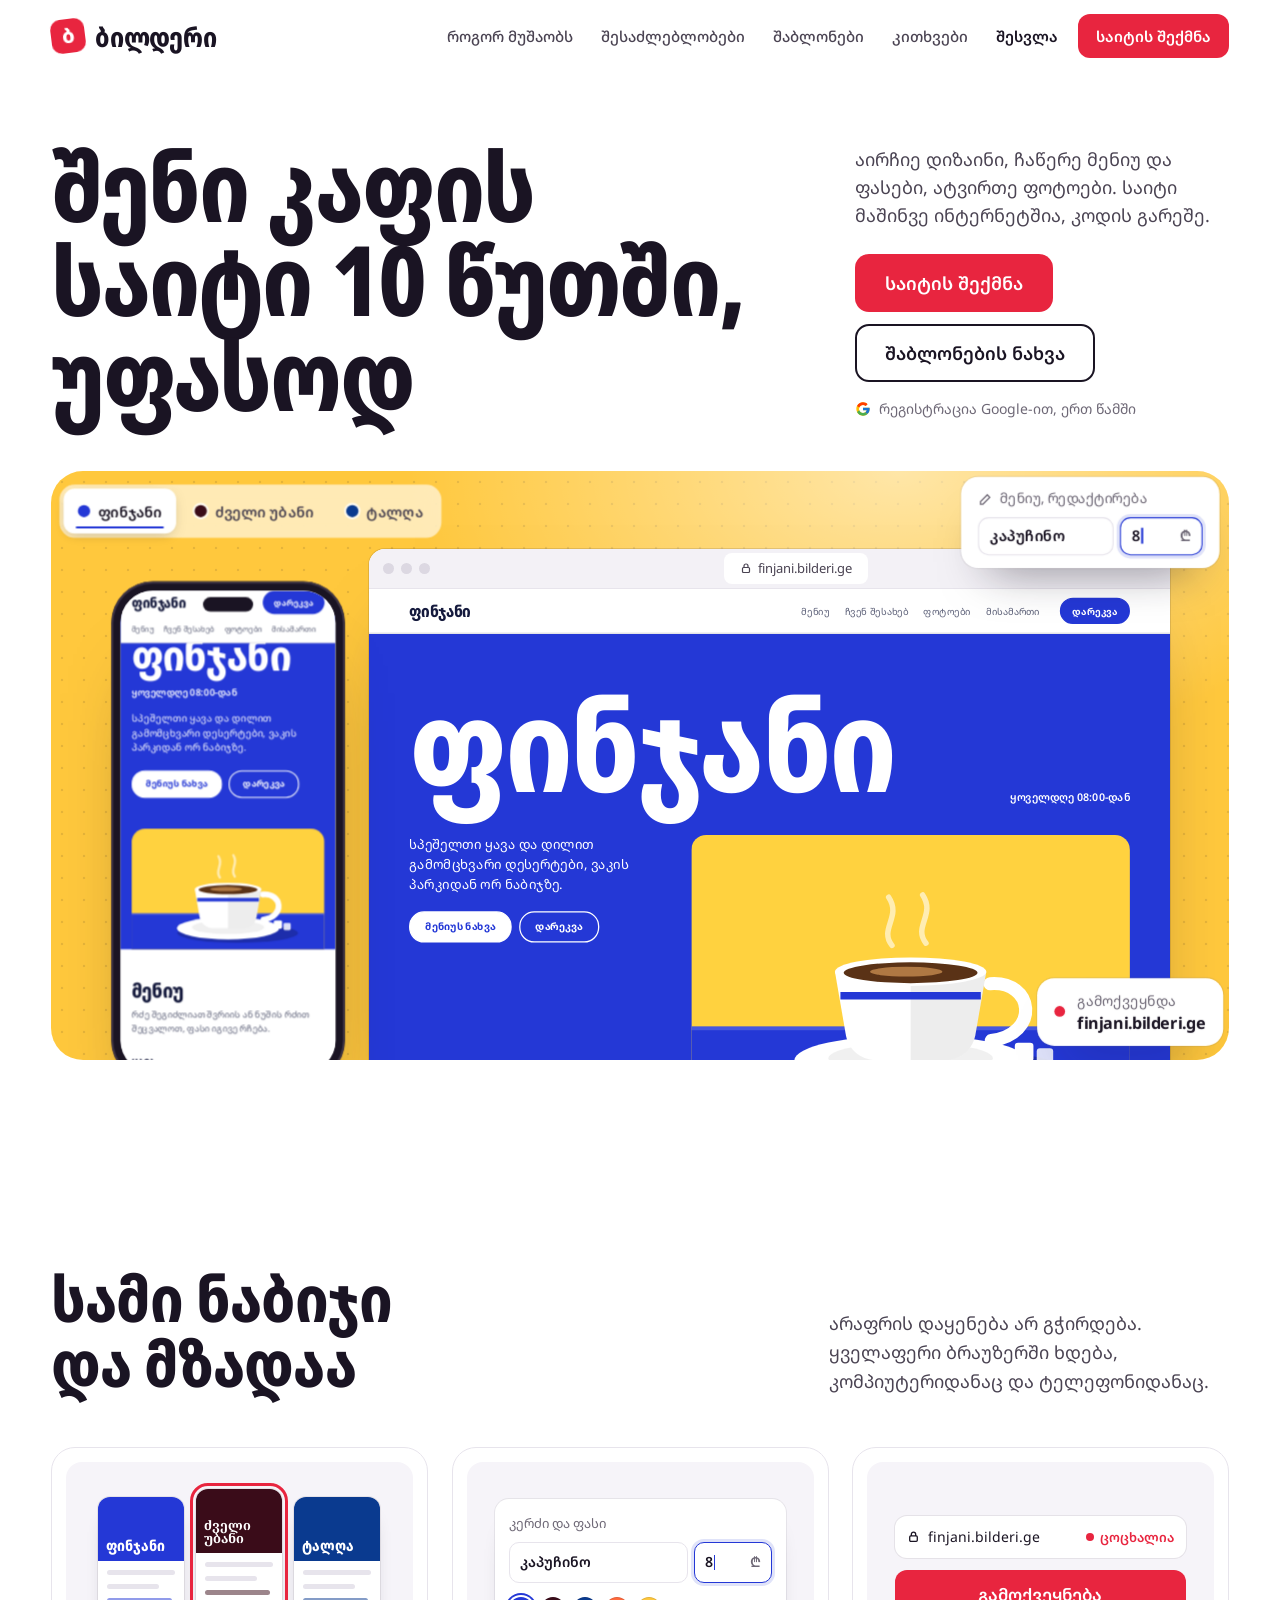
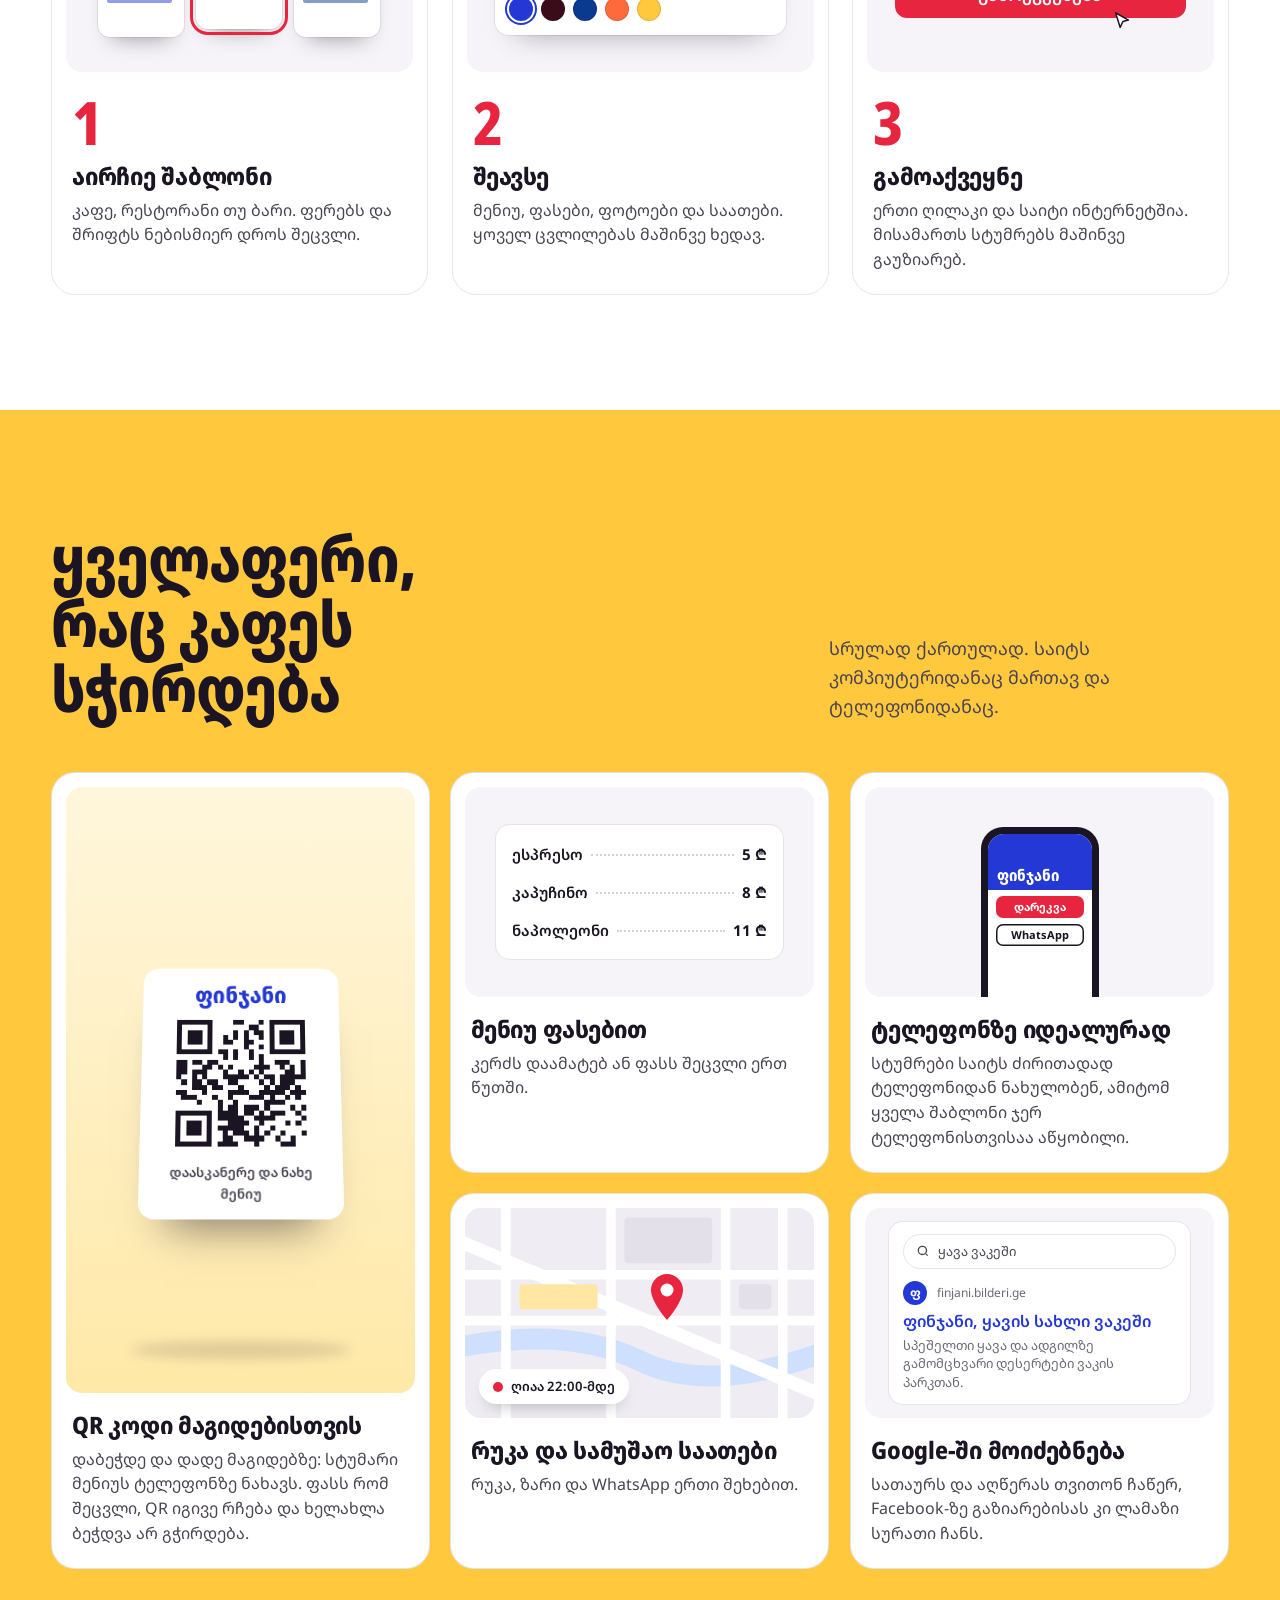
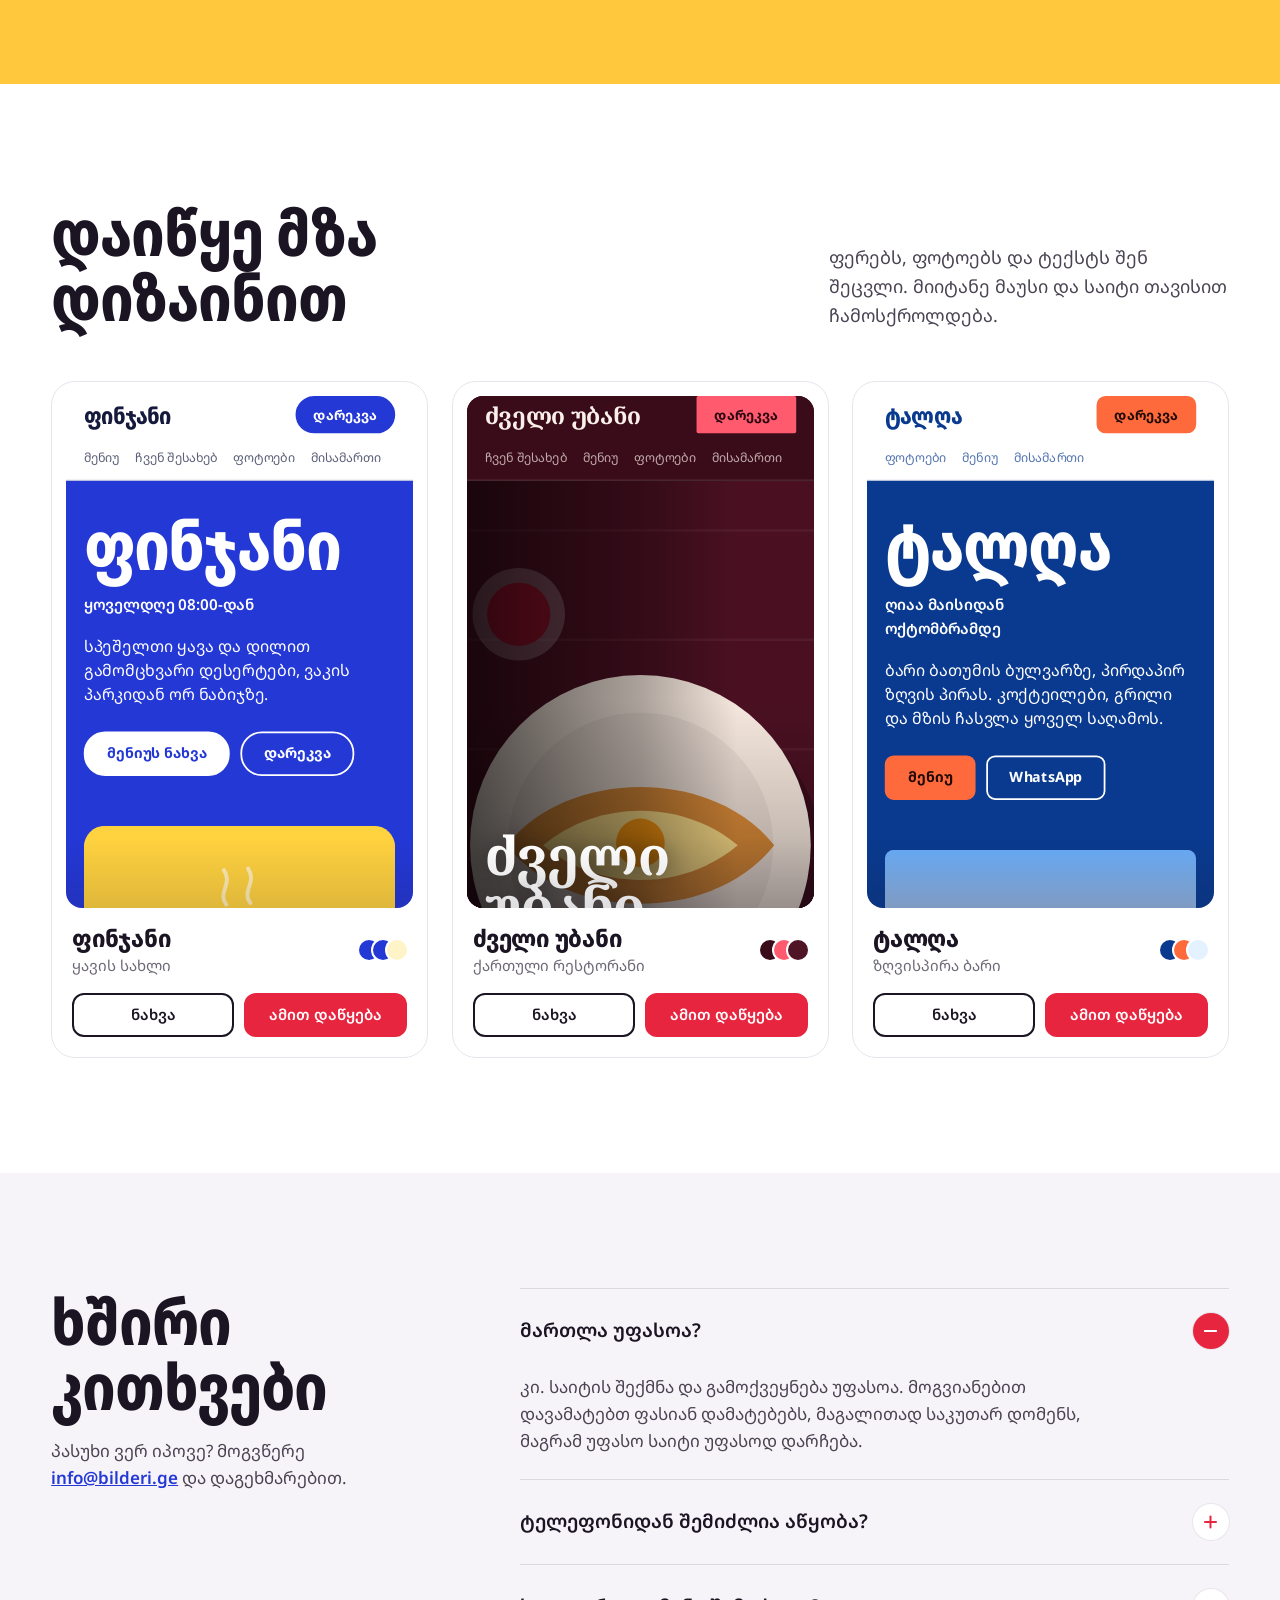
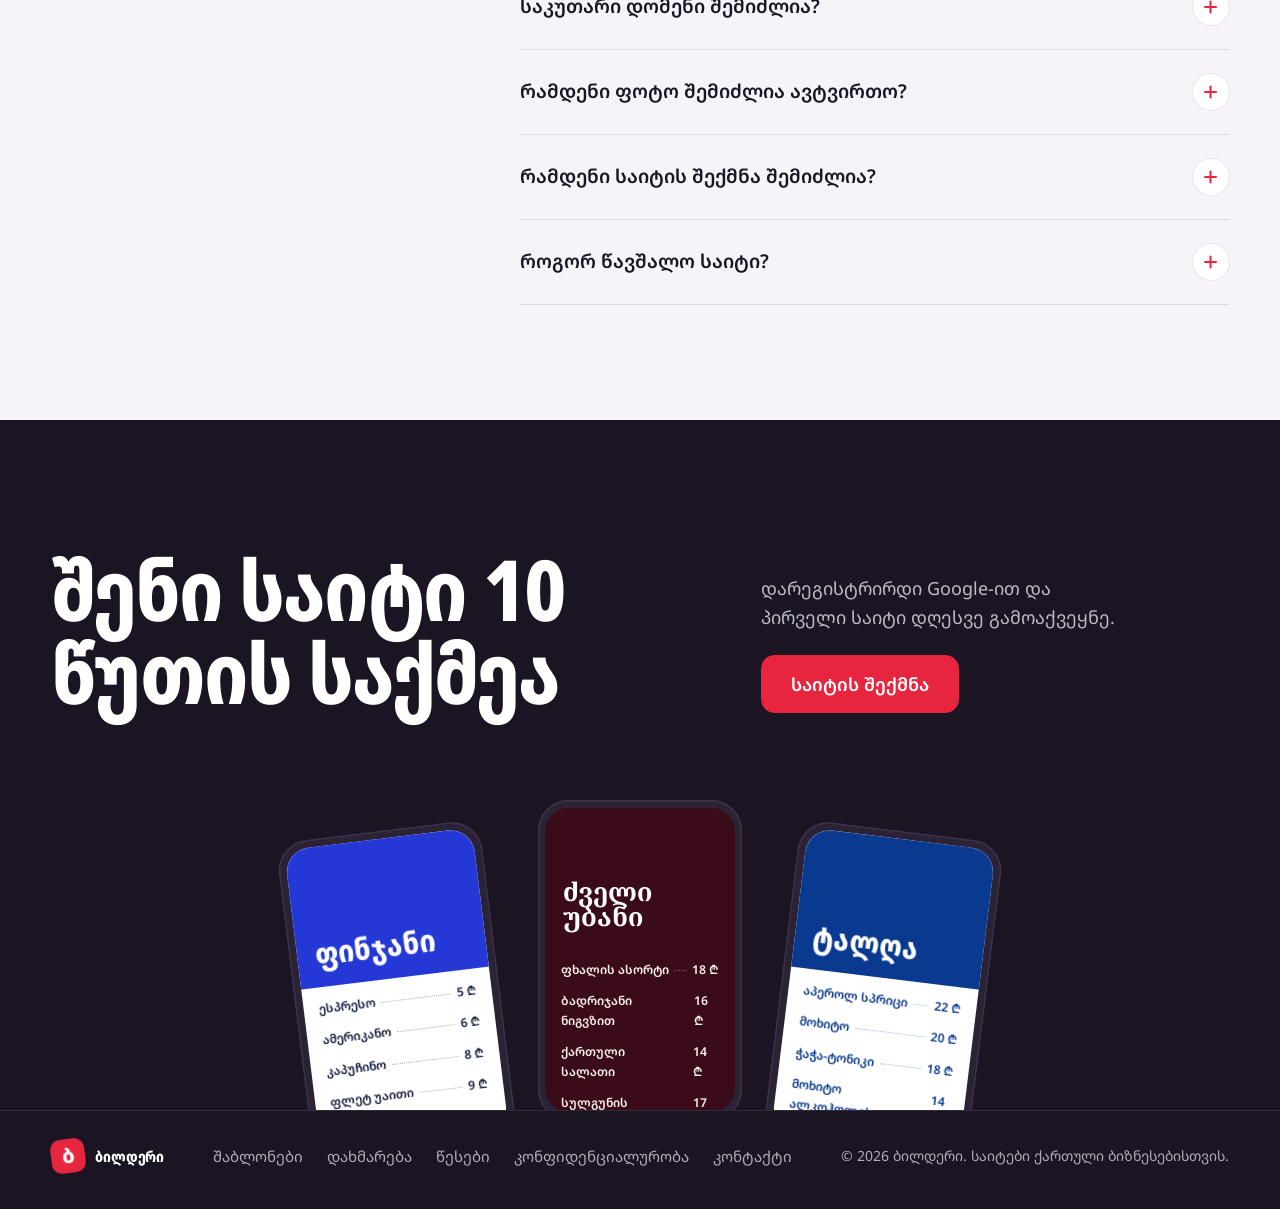
==== commit b3ed1a98: "შესვლა, რეგისტრაცია, ჩემი საიტები და რედაქტორის შენახვა Firebase-ში Co-Authored-By: Claude Opus 5.5 " ====
--- a/public/index.html
+++ b/public/index.html
@@ -1039,12 +1039,13 @@
     login: 'აქედან შესვლის გვერდი გაიხსნება. მას შემდეგ ნაბიჯებზე ავაწყობთ.',
     page: 'ეს გვერდი გაშვებამდე დაემატება.'
   };
-  const LIVE = /(^|\.)(pages\.dev|bilderi\.ge)$|^localhost$/.test(location.hostname);
+  const LIVE = /(^|\.)(pages\.dev|workers\.dev|bilderi\.ge)$|^localhost$/.test(location.hostname);
+  const ROUTES = { signup: '/login/?mode=signup', login: '/login/' };
   document.addEventListener('click', (e) => {
     const a = e.target.closest('[data-demo]');
     if (!a) return;
     e.preventDefault();
-    if (LIVE && a.dataset.demo === 'signup') { location.href = '/editor/'; return; }
+    if (LIVE && ROUTES[a.dataset.demo]) { location.href = ROUTES[a.dataset.demo]; return; }
     toast(MSG[a.dataset.demo] || MSG.page);
   });
 
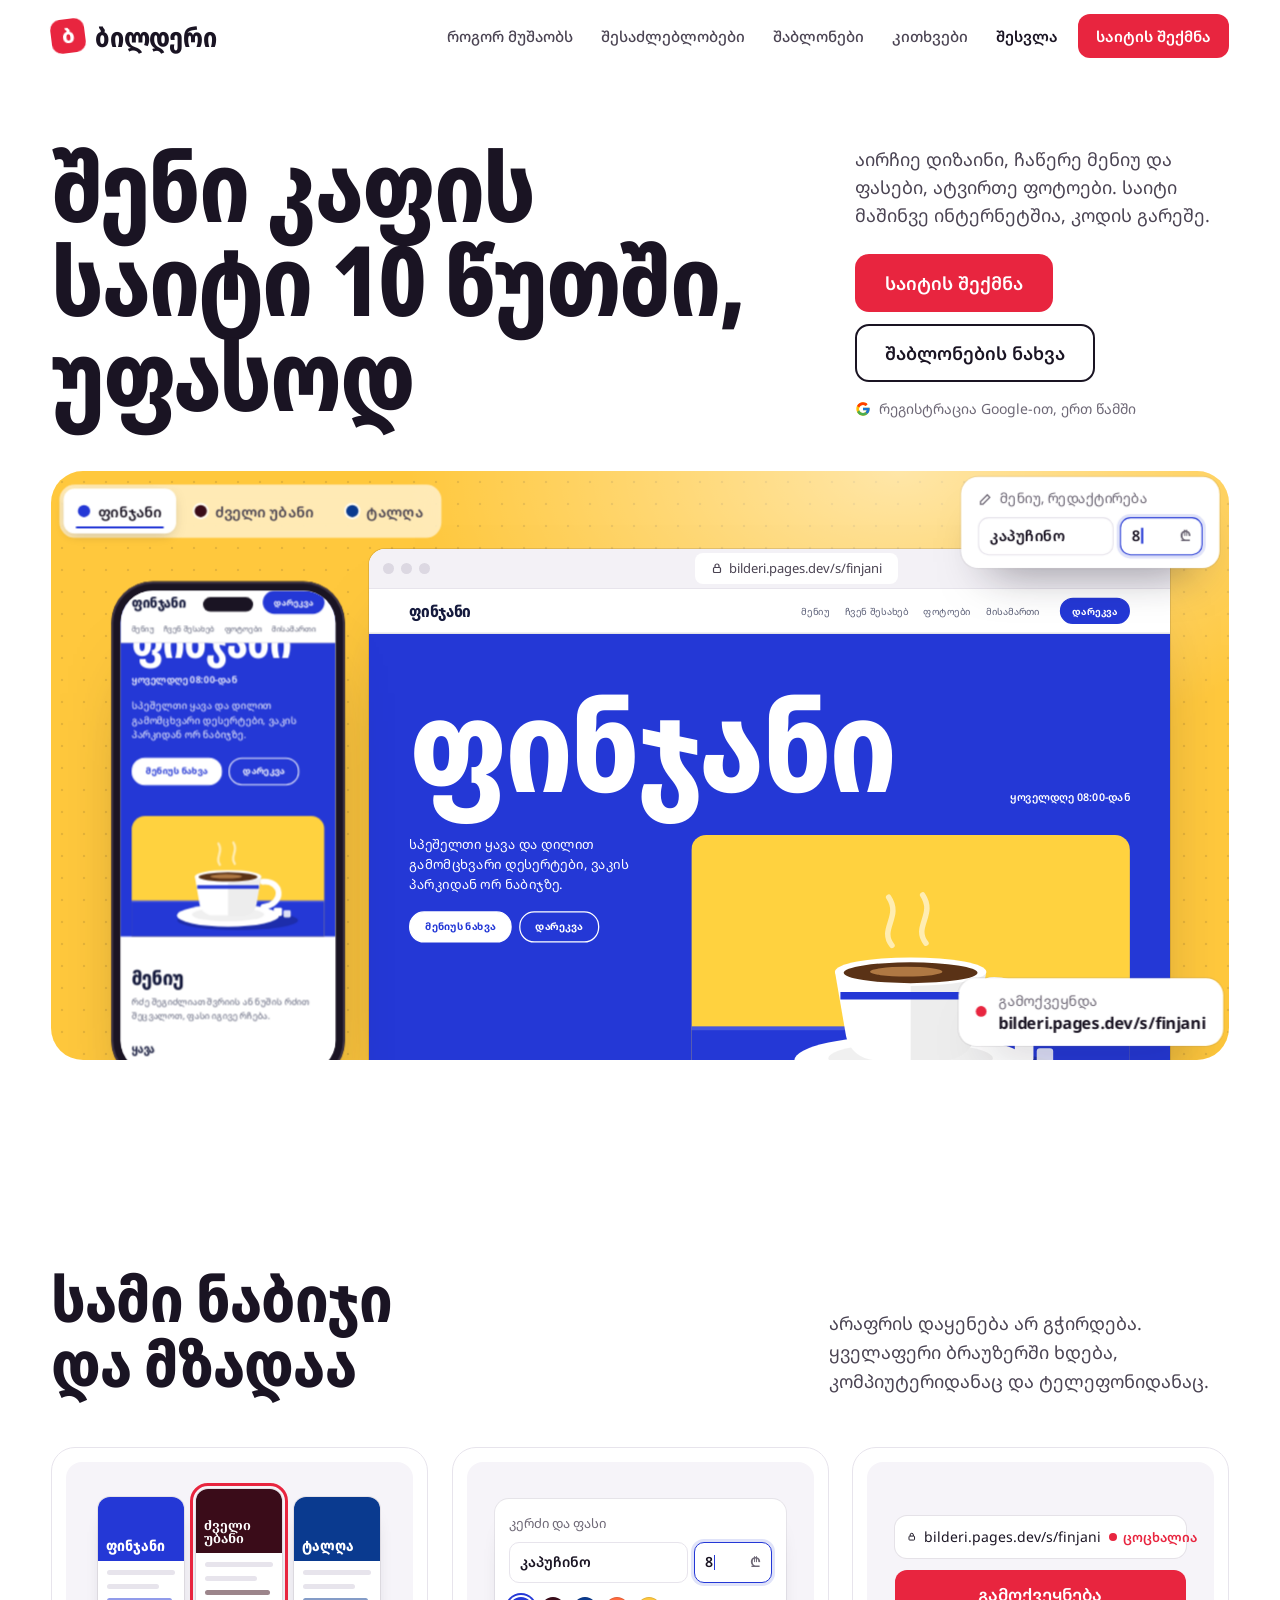
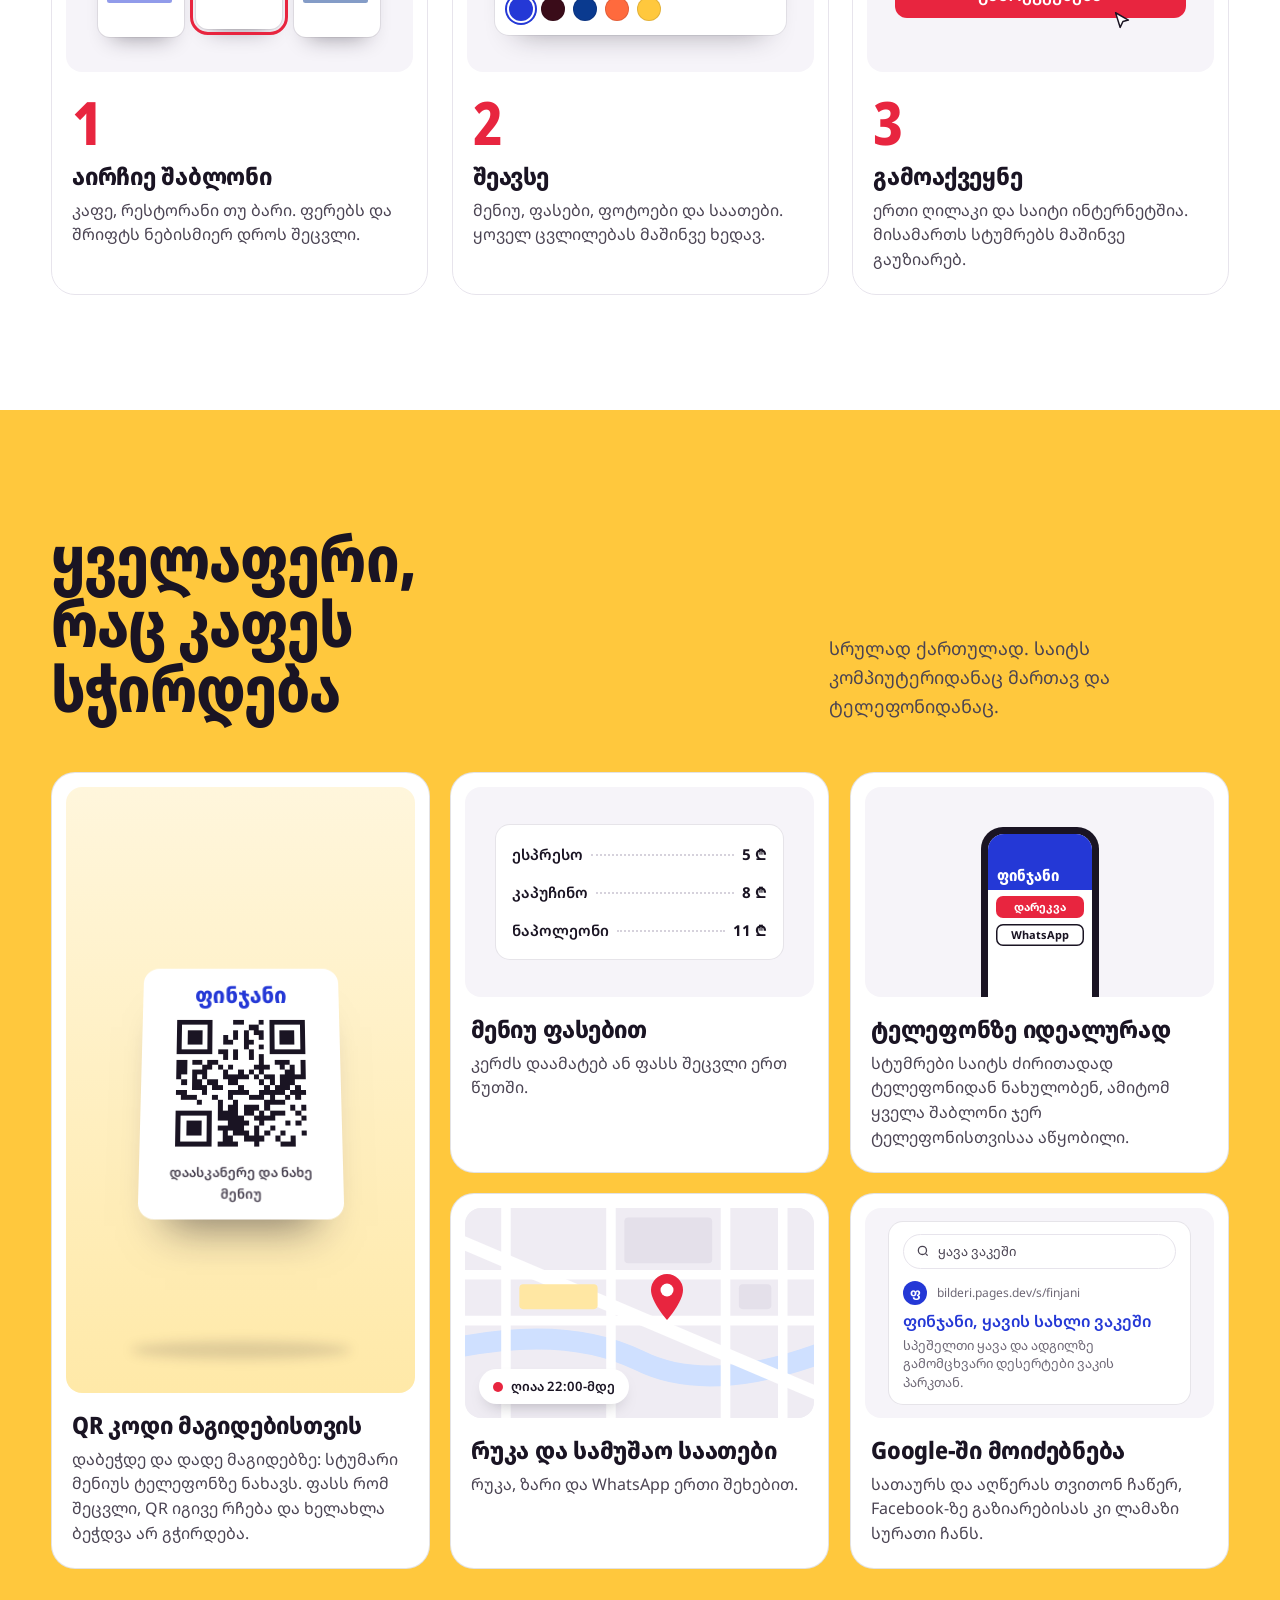
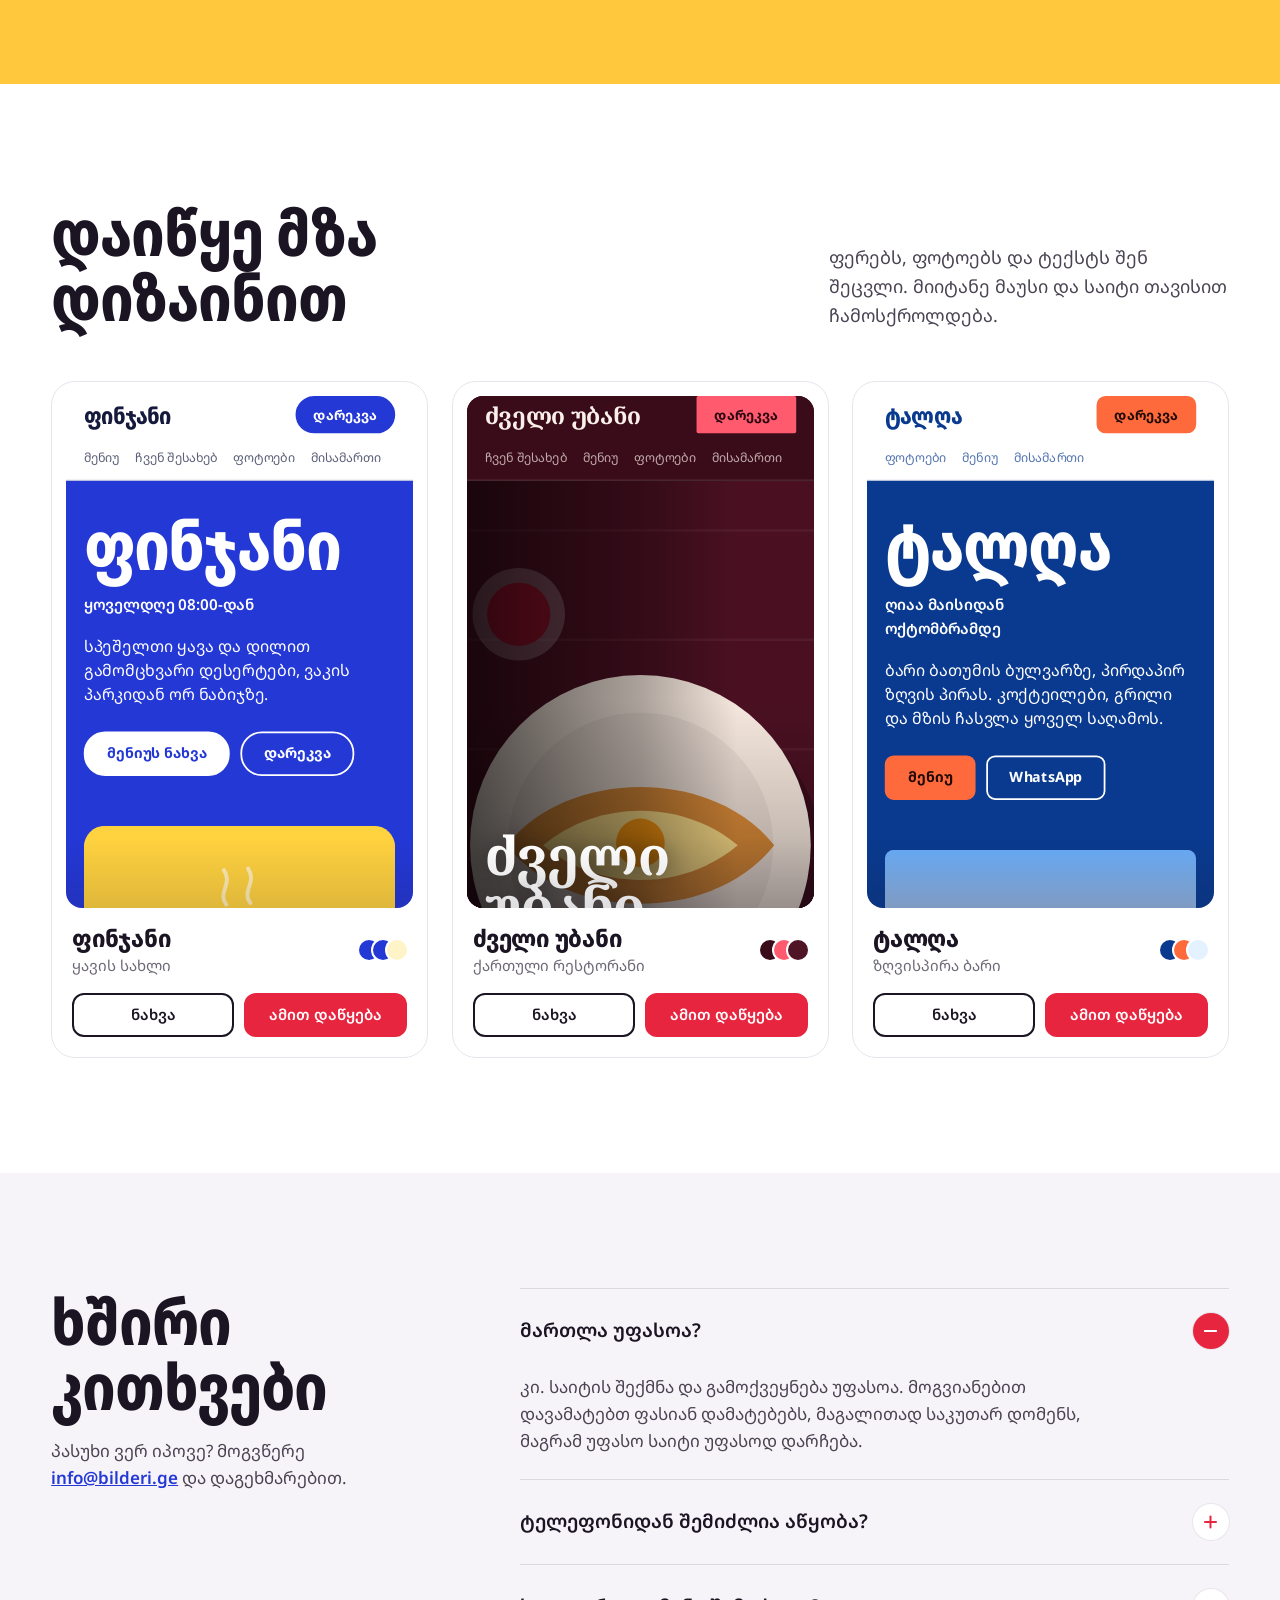
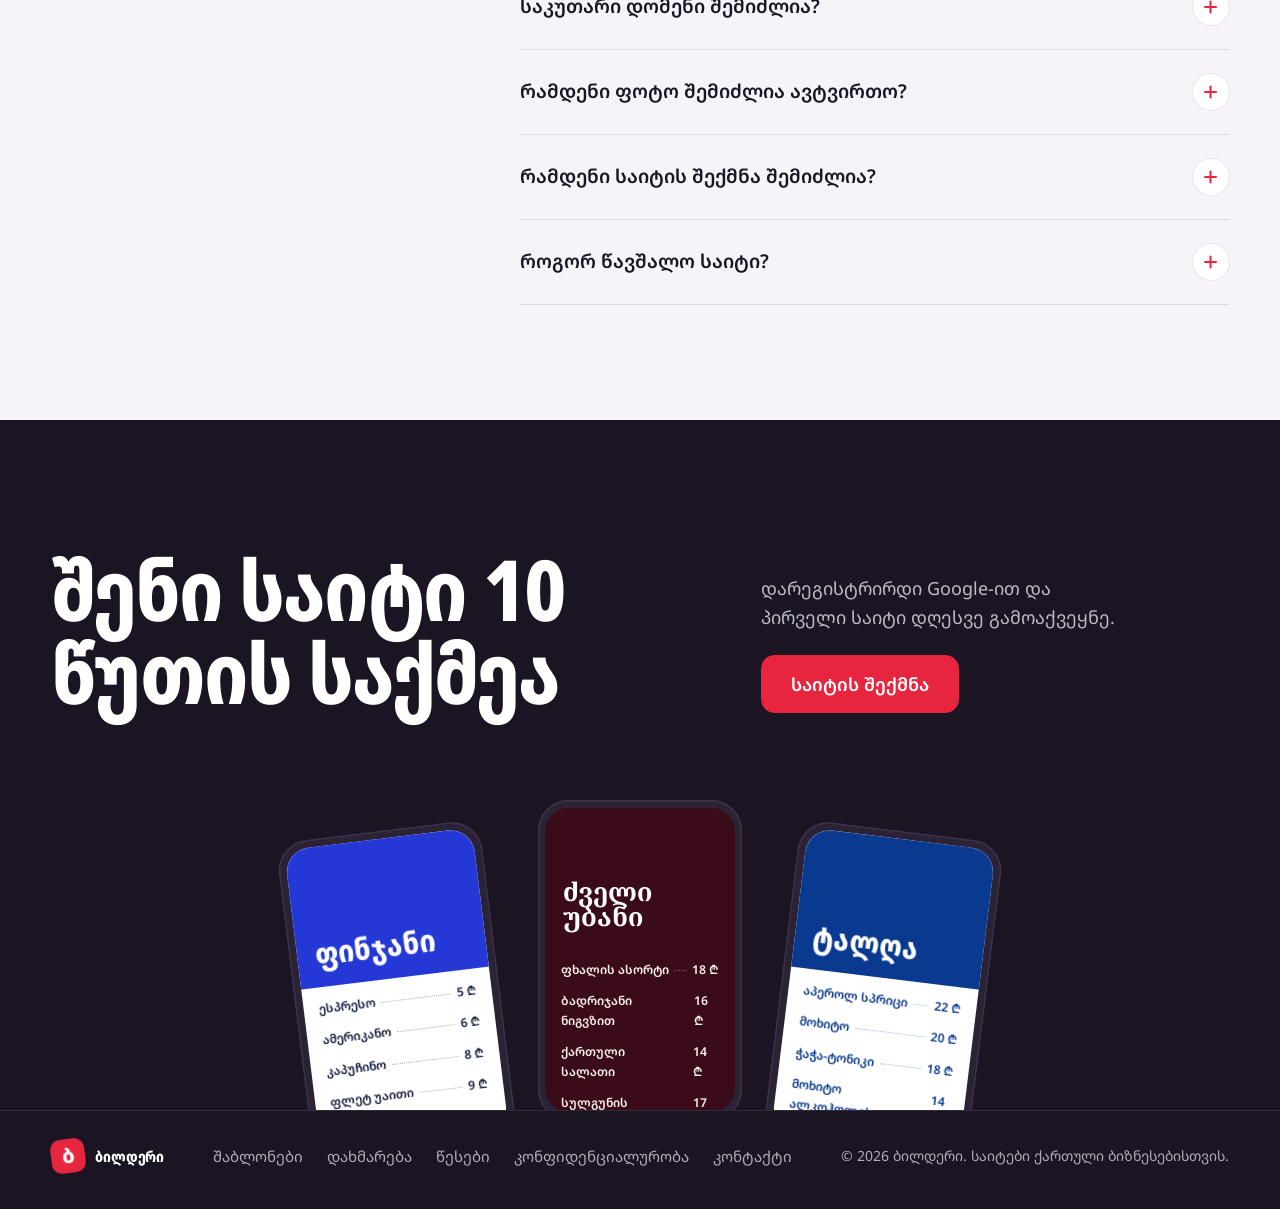
==== commit e232a343: "ნამდვილი გამოქვეყნება: /s/{მისამართი}/, ნამდვილი QR და გაზიარება, bilderi.pages.dev Co-Authored-By: " ====
--- a/public/index.html
+++ b/public/index.html
@@ -332,7 +332,7 @@
       <div class="rig" id="rig">
         <div class="chips" id="chips" role="group" aria-label="ნიმუში-საიტები"></div>
         <div class="laptop" aria-hidden="true">
-          <div class="l-bar"><i></i><i></i><i></i><span class="url"><svg width="12" height="12" viewBox="0 0 24 24" fill="none" stroke="currentColor" stroke-width="2.4"><rect x="5" y="11" width="14" height="10" rx="2"/><path d="M8 11V8a4 4 0 0 1 8 0v3"/></svg><span id="url">finjani.bilderi.ge</span></span></div>
+          <div class="l-bar"><i></i><i></i><i></i><span class="url"><svg width="12" height="12" viewBox="0 0 24 24" fill="none" stroke="currentColor" stroke-width="2.4"><rect x="5" y="11" width="14" height="10" rx="2"/><path d="M8 11V8a4 4 0 0 1 8 0v3"/></svg><span id="url">bilderi.pages.dev/s/finjani</span></span></div>
           <div class="scr" id="lap-scr"><iframe id="lap" title="საიტი ლეპტოპზე" tabindex="-1"></iframe></div>
         </div>
         <div class="phone" aria-hidden="true"><div class="scr" id="ph-scr"><iframe id="ph" title="საიტი ტელეფონზე" tabindex="-1"></iframe></div></div>
@@ -340,7 +340,7 @@
           <div class="lbl"><svg width="14" height="14" viewBox="0 0 24 24" fill="none" stroke="currentColor" stroke-width="2"><path d="M4 20h4L19 9l-4-4L4 16v4z"/></svg>მენიუ, რედაქტირება</div>
           <div class="f-row"><span class="inp" id="ed-name">კაპუჩინო</span><span class="inp on"><span id="ed-price">8</span><span class="caret"></span><em>₾</em></span></div>
         </div>
-        <div class="float f-pub" aria-hidden="true"><span class="pulse"></span><span><small>გამოქვეყნდა</small><b id="pub-url">finjani.bilderi.ge</b></span></div>
+        <div class="float f-pub" aria-hidden="true"><span class="pulse"></span><span><small>გამოქვეყნდა</small><b id="pub-url">bilderi.pages.dev/s/finjani</b></span></div>
       </div>
     </div>
   </div>
@@ -374,7 +374,7 @@
       <li class="card tilt">
         <div class="vis">
           <div class="pub">
-            <div class="addr"><svg width="13" height="13" viewBox="0 0 24 24" fill="none" stroke="currentColor" stroke-width="2.4"><rect x="5" y="11" width="14" height="10" rx="2"/><path d="M8 11V8a4 4 0 0 1 8 0v3"/></svg>finjani.bilderi.ge<span class="live"><span class="pulse"></span>ცოცხალია</span></div>
+            <div class="addr"><svg width="13" height="13" viewBox="0 0 24 24" fill="none" stroke="currentColor" stroke-width="2.4"><rect x="5" y="11" width="14" height="10" rx="2"/><path d="M8 11V8a4 4 0 0 1 8 0v3"/></svg>bilderi.pages.dev/s/finjani<span class="live"><span class="pulse"></span>ცოცხალია</span></div>
             <div class="pbtn"><span>გამოქვეყნება</span><span>გამოქვეყნდა ✓</span>
               <svg class="cur" viewBox="0 0 24 24"><path d="M5 3l14 8-6 1.5L10 19z" fill="#fff" stroke="#1A1423" stroke-width="1.6" stroke-linejoin="round"/></svg></div>
           </div>
@@ -434,7 +434,7 @@
         <div class="vis">
           <div class="serp">
             <div class="q-bar"><svg width="14" height="14" viewBox="0 0 24 24" fill="none" stroke="currentColor" stroke-width="2.2"><circle cx="11" cy="11" r="7"/><path d="M20 20l-3.5-3.5"/></svg>ყავა ვაკეში</div>
-            <div class="res"><span class="fav">ფ</span><small>finjani.bilderi.ge</small><strong>ფინჯანი, ყავის სახლი ვაკეში</strong><p>სპეშელთი ყავა და ადგილზე გამომცხვარი დესერტები ვაკის პარკთან.</p></div>
+            <div class="res"><span class="fav">ფ</span><small>bilderi.pages.dev/s/finjani</small><strong>ფინჯანი, ყავის სახლი ვაკეში</strong><p>სპეშელთი ყავა და ადგილზე გამომცხვარი დესერტები ვაკის პარკთან.</p></div>
           </div>
         </div>
         <h3>Google-ში მოიძებნება</h3>
@@ -463,7 +463,7 @@
     <div id="faq-list">
       <div class="qa open"><button class="q" type="button" aria-expanded="true">მართლა უფასოა?<span class="pm"></span></button><div class="a"><div><p>კი. საიტის შექმნა და გამოქვეყნება უფასოა. მოგვიანებით დავამატებთ ფასიან დამატებებს, მაგალითად საკუთარ დომენს, მაგრამ უფასო საიტი უფასოდ დარჩება.</p></div></div></div>
       <div class="qa"><button class="q" type="button" aria-expanded="false">ტელეფონიდან შემიძლია აწყობა?<span class="pm"></span></button><div class="a"><div><p>კი. რედაქტორი ტელეფონზეც მუშაობს, ასე რომ ფასს ან სამუშაო საათებს ნებისმიერი ადგილიდან შეცვლი.</p></div></div></div>
-      <div class="qa"><button class="q" type="button" aria-expanded="false">საკუთარი დომენი შემიძლია?<span class="pm"></span></button><div class="a"><div><p>მალე. ჯერჯერობით საიტი ჩვენს მისამართზე იქნება, მაგალითად finjani.bilderi.ge.</p></div></div></div>
+      <div class="qa"><button class="q" type="button" aria-expanded="false">საკუთარი დომენი შემიძლია?<span class="pm"></span></button><div class="a"><div><p>მალე. ჯერჯერობით საიტი ჩვენს მისამართზე იქნება, მაგალითად bilderi.pages.dev/s/finjani.</p></div></div></div>
       <div class="qa"><button class="q" type="button" aria-expanded="false">რამდენი ფოტო შემიძლია ავტვირთო?<span class="pm"></span></button><div class="a"><div><p>ერთ საიტზე 30-მდე. ატვირთვისას ფოტოებს ავტომატურად ვაპატარავებთ, რომ საიტი სწრაფად ჩაიტვირთოს.</p></div></div></div>
       <div class="qa"><button class="q" type="button" aria-expanded="false">რამდენი საიტის შექმნა შემიძლია?<span class="pm"></span></button><div class="a"><div><p>ერთ ანგარიშზე სამ საიტამდე.</p></div></div></div>
       <div class="qa"><button class="q" type="button" aria-expanded="false">როგორ წავშალო საიტი?<span class="pm"></span></button><div class="a"><div><p>საიტის პარამეტრებში, ერთი ღილაკით. წაშლის შემდეგ მისამართი სხვებისთვის თავისუფლდება.</p></div></div></div>
@@ -513,7 +513,7 @@
 (function (root) {
   'use strict';
 
-  const PLATFORM = { madeWith: 'აწყობილია ბილდერზე', url: '#' }; // დროებითი სახელი
+  const PLATFORM = { madeWith: 'აწყობილია ბილდერზე', url: '/' }; // დროებითი სახელი
 
   const FONT_CSS = 'https://fonts.googleapis.com/css2?family=Noto+Sans+Georgian:wdth,wght@62.5..100,300..900&family=Noto+Serif+Georgian:wght@400..800&display=swap';
 
@@ -1011,7 +1011,7 @@
 <script>
 {
   const SITES = [{"template":"supra","slug":"finjani","name":"ფინჯანი","kind":"ყავის სახლი","meta":{"title":"ფინჯანი, ყავის სახლი ვაკეში","description":"სპეშელთი ყავა და ადგილზე გამომცხვარი დესერტები ვაკის პარკთან."},"theme":{"font":"modern","corners":"round","colors":{"bg":"#ffffff","ink":"#151a3d","surface":"#fff4c7","accent":"#2438d6","accentInk":"#ffffff"}},"contact":{"phone":"+995 555 01 23 45","whatsapp":"995555012345","address":"ჭავჭავაძის გამზ. 37, ვაკე, თბილისი","instagram":"finjani.vake","facebook":"finjani.vake"},"hours":[{"days":"ორშაბათი–პარასკევი","time":"08:00–22:00"},{"days":"შაბათი–კვირა","time":"09:00–23:00"}],"sections":[{"type":"hero","variant":"poster","tone":"accent","tagline":"სპეშელთი ყავა და დილით გამომცხვარი დესერტები, ვაკის პარკიდან ორ ნაბიჯზე.","note":"ყოველდღე 08:00-დან","image":{"src":"demo:cup","alt":"კაპუჩინოს ფინჯანი თეფშზე"},"buttons":[{"label":"მენიუს ნახვა","link":"#menu"},{"label":"დარეკვა","link":"tel:+995555012345"}]},{"type":"menu","tone":"base","title":"მენიუ","note":"რძე შეგიძლიათ შვრიის ან ნუშის რძით შეცვალოთ, ფასი იგივე რჩება.","categories":[{"name":"ყავა","items":[{"name":"ესპრესო","price":5},{"name":"ამერიკანო","price":6},{"name":"კაპუჩინო","price":8,"desc":"ორმაგი ესპრესო, ათქვეფილი რძე"},{"name":"ფლეტ უაითი","price":9},{"name":"რაფი ვანილით","price":10,"tag":"ახალი"},{"name":"ცივი ყავა","price":9,"desc":"12 საათი ცივ წყალში დაყენებული"}]},{"name":"ჩაი და სხვა","items":[{"name":"ქართული შავი ჩაი","price":5,"desc":"გურული, ფოთლოვანი"},{"name":"ცხელი შოკოლადი","price":9},{"name":"სახლის ლიმონათი","price":7,"desc":"მსხალი ან ტარხუნა"}]},{"name":"საუზმე და დესერტი","items":[{"name":"ავოკადოს ტოსტი","price":18,"desc":"სახლის პური, კვერცხი, ჩილის ფანტელი"},{"name":"ომლეტი სულგუნით","price":15},{"name":"პენოვანი ხაჭაპური","price":9},{"name":"ნაპოლეონი","price":11,"tag":"ჩვენი"},{"name":"ჩიზქეიქი","price":12}]}]},{"type":"about","tone":"surface","title":"პატარა კაფე დიდი ფანჯრით","image":{"src":"demo:interior","alt":"კაფის ინტერიერი თაღოვანი ფანჯრით"},"paragraphs":["2019 წელს ვაკეში პატარა ფართი ვიქირავეთ და ყავის აპარატი ფანჯარასთან დავდგით. დღეს მარცვლებს თვითონ ვხალავთ და ყოველ თვე ახალ ჯიშს ვცდით.","დესერტებს დილით ადგილზე ვაცხობთ. ლეპტოპით მუშაობა აქ მისასალმებელია: Wi-Fi უფასოა და როზეტი ყველა მაგიდასთანაა."]},{"type":"gallery","tone":"base","title":"ფოტოები","images":[{"src":"demo:cake","alt":"ნაპოლეონის ნაჭერი"},{"src":"demo:drink","alt":"სახლის ლიმონათი"},{"src":"demo:khachapuri","alt":"ხაჭაპური საუზმეზე"}]},{"type":"visit","tone":"accent","title":"გვესტუმრეთ","note":"პარკინგი შენობის უკან, ეზოშია."}]},{"template":"supra","slug":"dzveli-ubani","name":"ძველი უბანი","kind":"ქართული რესტორანი","meta":{"title":"ძველი უბანი, ქართული რესტორანი სოლოლაკში","description":"ოჯახური რეცეპტები, ქვევრის ღვინო და ცოცხალი მუსიკა პარასკევობით."},"theme":{"font":"classic","corners":"sharp","colors":{"bg":"#3a0c19","ink":"#fbefe9","surface":"#4f1426","accent":"#ff5a6e","accentInk":"#2a0610"}},"contact":{"phone":"+995 555 67 89 01","address":"ლერმონტოვის ქ. 8, სოლოლაკი, თბილისი","instagram":"dzveliubani","facebook":"dzveliubani.restaurant"},"hours":[{"days":"ორშაბათი–ხუთშაბათი","time":"12:00–23:00"},{"days":"პარასკევი–შაბათი","time":"12:00–01:00"},{"days":"კვირა","time":"13:00–23:00"}],"sections":[{"type":"hero","variant":"photo","tagline":"ქართული სამზარეულო სოლოლაკის ძველ სახლში. ოჯახური რეცეპტები, ქვევრის ღვინო და ცოცხალი მუსიკა პარასკევობით.","note":"ჯგუფებისთვის 20 სტუმრამდე ცალკე დარბაზი გვაქვს","image":{"src":"demo:supra","alt":"გაშლილი ქართული სუფრა"},"buttons":[{"label":"მაგიდის დაჯავშნა","link":"tel:+995555678901"},{"label":"მენიუ","link":"#menu"}]},{"type":"about","tone":"base","title":"სუფრა, როგორც ეზოში","image":{"src":"demo:interior","alt":"დარბაზი თაღოვანი ფანჯრით"},"paragraphs":["სოლოლაკის ძველ სახლში, სადაც მეზობლები ოდესღაც ერთ ეზოში იკრიბებოდნენ, ახლა ჩვენი სუფრაა.","კერძებს რაჭული და იმერული ოჯახური რეცეპტებით ვამზადებთ. ღვინოს პატარა მარნებიდან ვარჩევთ და ყოველ სეზონზე ახალს ვამატებთ."]},{"type":"menu","tone":"inverse","title":"მენიუ","note":"ხინკალი ცალობით იყიდება, მინიმუმ 5 ცალი.","categories":[{"name":"ცივი კერძები","items":[{"name":"ფხალის ასორტი","price":18,"desc":"ისპანახი, ჭარხალი, პრასი, ნიგოზი"},{"name":"ბადრიჯანი ნიგვზით","price":16},{"name":"ქართული სალათი","price":14,"desc":"კიტრი, პომიდორი, კახური ზეთი"},{"name":"სულგუნის ასორტი","price":17}]},{"name":"ცხელი კერძები","items":[{"name":"ხინკალი ქალაქური","price":1.8,"desc":"ფასი ერთ ცალზე"},{"name":"აჭარული ხაჭაპური","price":22},{"name":"ჩაქაფული","price":32,"tag":"სეზონური"},{"name":"შქმერული","price":30,"desc":"წიწილა რძესა და ნივრში, კეცზე"},{"name":"ღორის მწვადი","price":26}]},{"name":"ღვინო, ჭიქით","items":[{"name":"საფერავი","price":12},{"name":"რქაწითელი, ქვევრის","price":14},{"name":"ხვანჭკარა","price":15},{"name":"ჭაჭა, 50 მლ","price":8}]}]},{"type":"gallery","tone":"surface","title":"ჩვენი სუფრიდან","images":[{"src":"demo:khinkali","alt":"ხინკალი"},{"src":"demo:wine","alt":"საფერავის ბოთლი და ჭიქა"},{"src":"demo:khachapuri","alt":"აჭარული ხაჭაპური"},{"src":"demo:cake","alt":"დესერტი"},{"src":"demo:drink","alt":"ლიმონათი"}]},{"type":"visit","tone":"base","title":"სად ვართ","note":"პარასკევს და შაბათს საღამოს მაგიდა წინასწარ დაჯავშნეთ."}]},{"template":"supra","slug":"talgha","name":"ტალღა","kind":"ზღვისპირა ბარი","meta":{"title":"ტალღა, ბარი ბათუმის ბულვარზე","description":"კოქტეილები, გრილი და მზის ჩასვლა ზღვის პირას."},"theme":{"font":"modern","corners":"soft","colors":{"bg":"#ffffff","ink":"#0a3a8f","surface":"#e4f1ff","accent":"#ff6a3d","accentInk":"#1f0b04"}},"contact":{"phone":"+995 555 24 68 10","whatsapp":"995555246810","address":"ბათუმის ბულვარი, ნაპირი 14","mapQuery":"Batumi Boulevard","instagram":"talgha.batumi"},"hours":[{"days":"მაისი–ოქტომბერი, ყოველდღე","time":"11:00–02:00"},{"days":"ნოემბერი–აპრილი","time":"დაკეტილია"}],"sections":[{"type":"hero","variant":"poster","tone":"inverse","tagline":"ბარი ბათუმის ბულვარზე, პირდაპირ ზღვის პირას. კოქტეილები, გრილი და მზის ჩასვლა ყოველ საღამოს.","note":"ღიაა მაისიდან ოქტომბრამდე","image":{"src":"demo:sea","alt":"მზის ჩასვლა ზღვაზე, ქოლგა ქვიშაზე"},"buttons":[{"label":"მენიუ","link":"#menu"},{"label":"WhatsApp","link":"https://wa.me/995555246810"}]},{"type":"gallery","tone":"base","title":"ზაფხული ტალღაზე","note":"შაბათობით 21:00-დან დიჯეი უკრავს.","images":[{"src":"demo:drink","alt":"ცივი კოქტეილი ლიმონით"},{"src":"demo:khachapuri","alt":"აჭარული ხაჭაპური"},{"src":"demo:wine","alt":"ღვინო"},{"src":"demo:interior","alt":"ბარის დარბაზი"},{"src":"demo:cake","alt":"დესერტი"}]},{"type":"menu","tone":"surface","title":"მენიუ","categories":[{"name":"კოქტეილები","items":[{"name":"აპეროლ სპრიცი","price":22},{"name":"მოხიტო","price":20},{"name":"ჭაჭა-ტონიკი","price":18,"tag":"ჩვენი"},{"name":"მოხიტო ალკოჰოლის გარეშე","price":14}]},{"name":"გრილი სასმელები","items":[{"name":"ფორთოხლის ფრეში","price":12},{"name":"ლუდი, 0.5 ლ","price":9},{"name":"სახლის ლიმონათი","price":7}]},{"name":"საჭმელი","items":[{"name":"აჭარული ხაჭაპური","price":20},{"name":"კალმარი გრილზე","price":28,"desc":"ლიმონი, ნიორი, მწვანილი"},{"name":"კარტოფილი ფრი","price":9},{"name":"ხილის ასორტი","price":25,"desc":"ორი-სამი ადამიანისთვის"}]}]},{"type":"about","enabled":false,"title":"ჩვენ შესახებ","paragraphs":["ეს სექცია გამორთულია: საიტზე არ ჩანს, მაგრამ ტექსტი შენახულია."]},{"type":"visit","tone":"inverse","title":"სად გვიპოვო","note":"ბულვარზე, ბორბლის მხრიდან მეოთხე ბარი."}]}];
-  const DOMAIN = 'bilderi.ge';
+  const DOMAIN = 'bilderi.pages.dev/s/';
   const DUR = 6500;
   const PICK = { finjani: [0, 2], 'dzveli-ubani': [1, 0], talgha: [0, 1] };
   const reduce = matchMedia('(prefers-reduced-motion: reduce)').matches;
@@ -1099,8 +1099,8 @@
     cur = i;
     const s = SITES[i];
     $$('.chip').forEach((c, j) => c.setAttribute('aria-pressed', String(j === i)));
-    $('#url').textContent = s.slug + '.' + DOMAIN;
-    $('#pub-url').textContent = s.slug + '.' + DOMAIN;
+    $('#url').textContent = DOMAIN + s.slug;
+    $('#pub-url').textContent = DOMAIN + s.slug;
     const [ci, ii] = PICK[s.slug] || [0, 0];
     const it = s.sections.find((x) => x.type === 'menu').categories[ci].items[ii];
     $('#ed-name').textContent = it.name;
@@ -1207,7 +1207,7 @@
   const openModal = (i) => {
     lastFocus = document.activeElement;
     $('#m-title').textContent = SITES[i].name;
-    $('#m-kind').textContent = SITES[i].kind + ', ' + SITES[i].slug + '.' + DOMAIN;
+    $('#m-kind').textContent = SITES[i].kind + ', ' + DOMAIN + SITES[i].slug;
     mf.srcdoc = page(i);
     setDev(window.innerWidth < 700);
     modal.classList.add('open'); modal.setAttribute('aria-hidden', 'false');
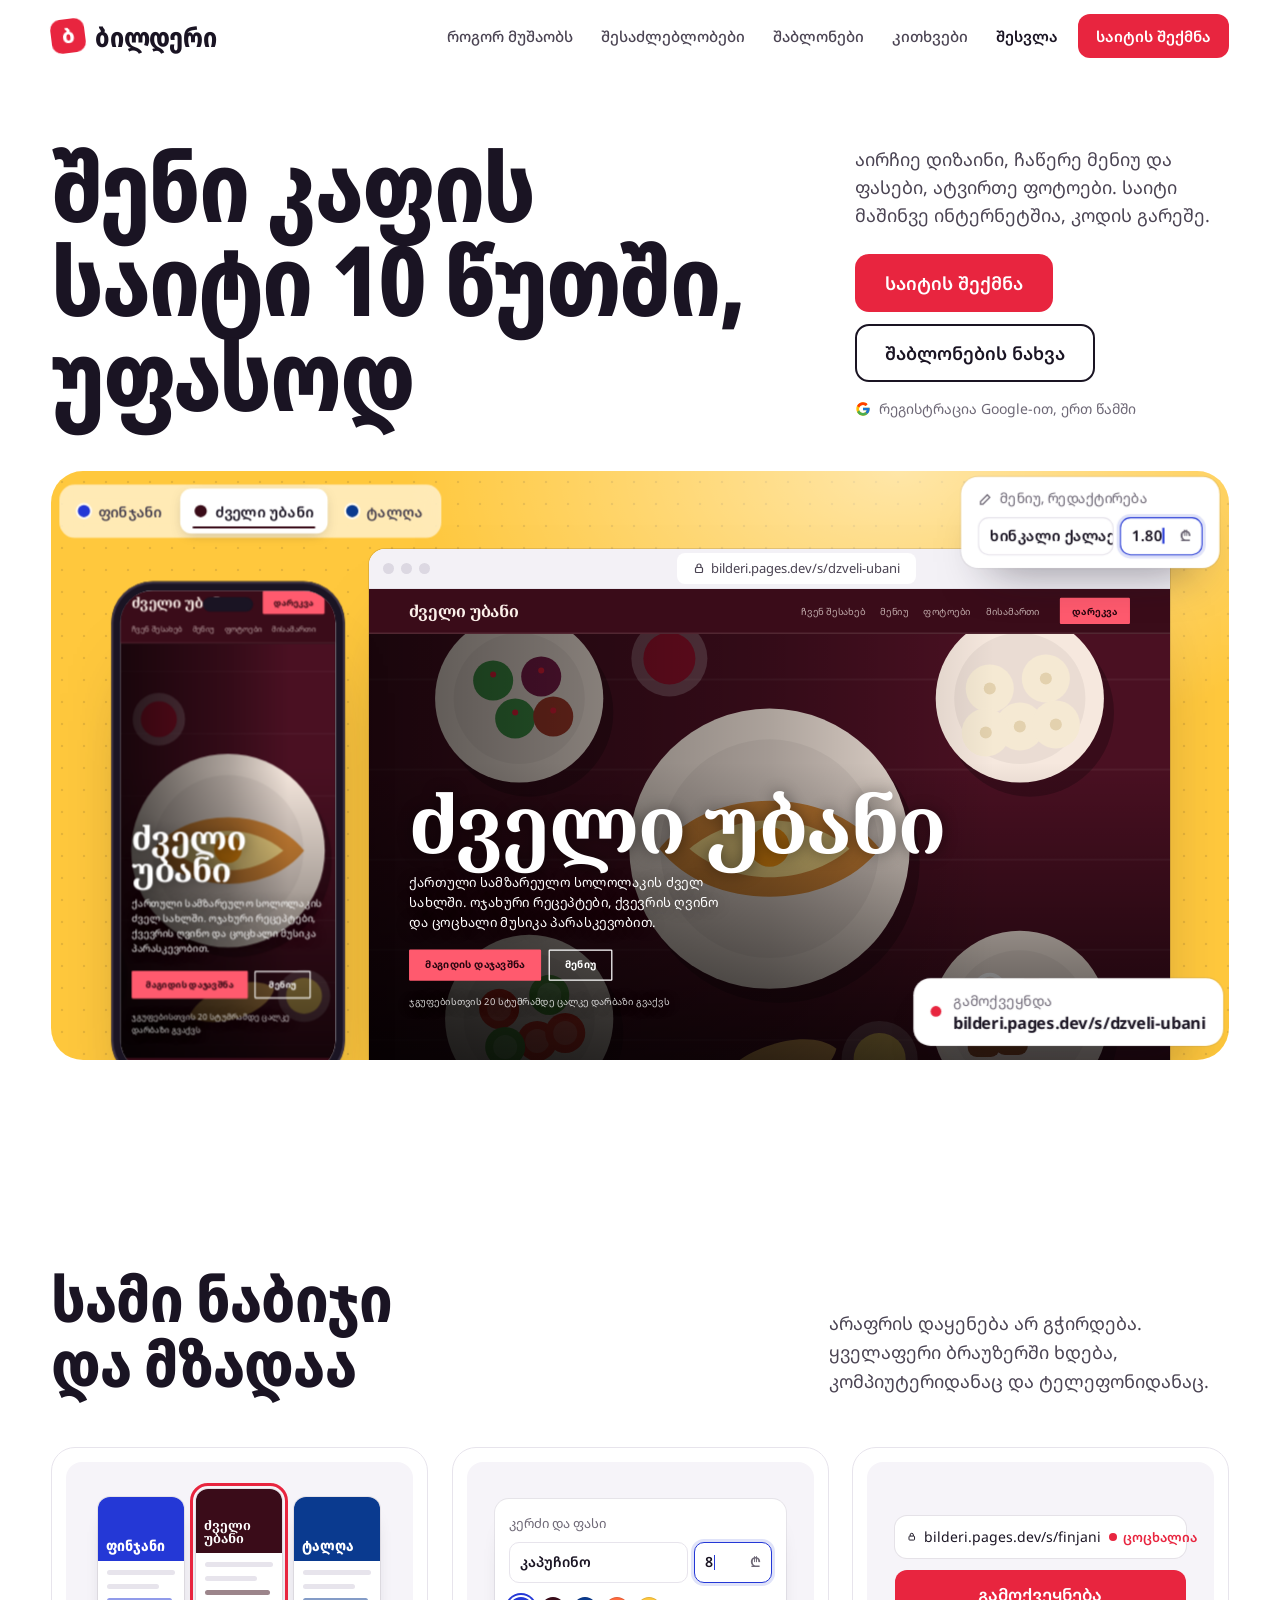
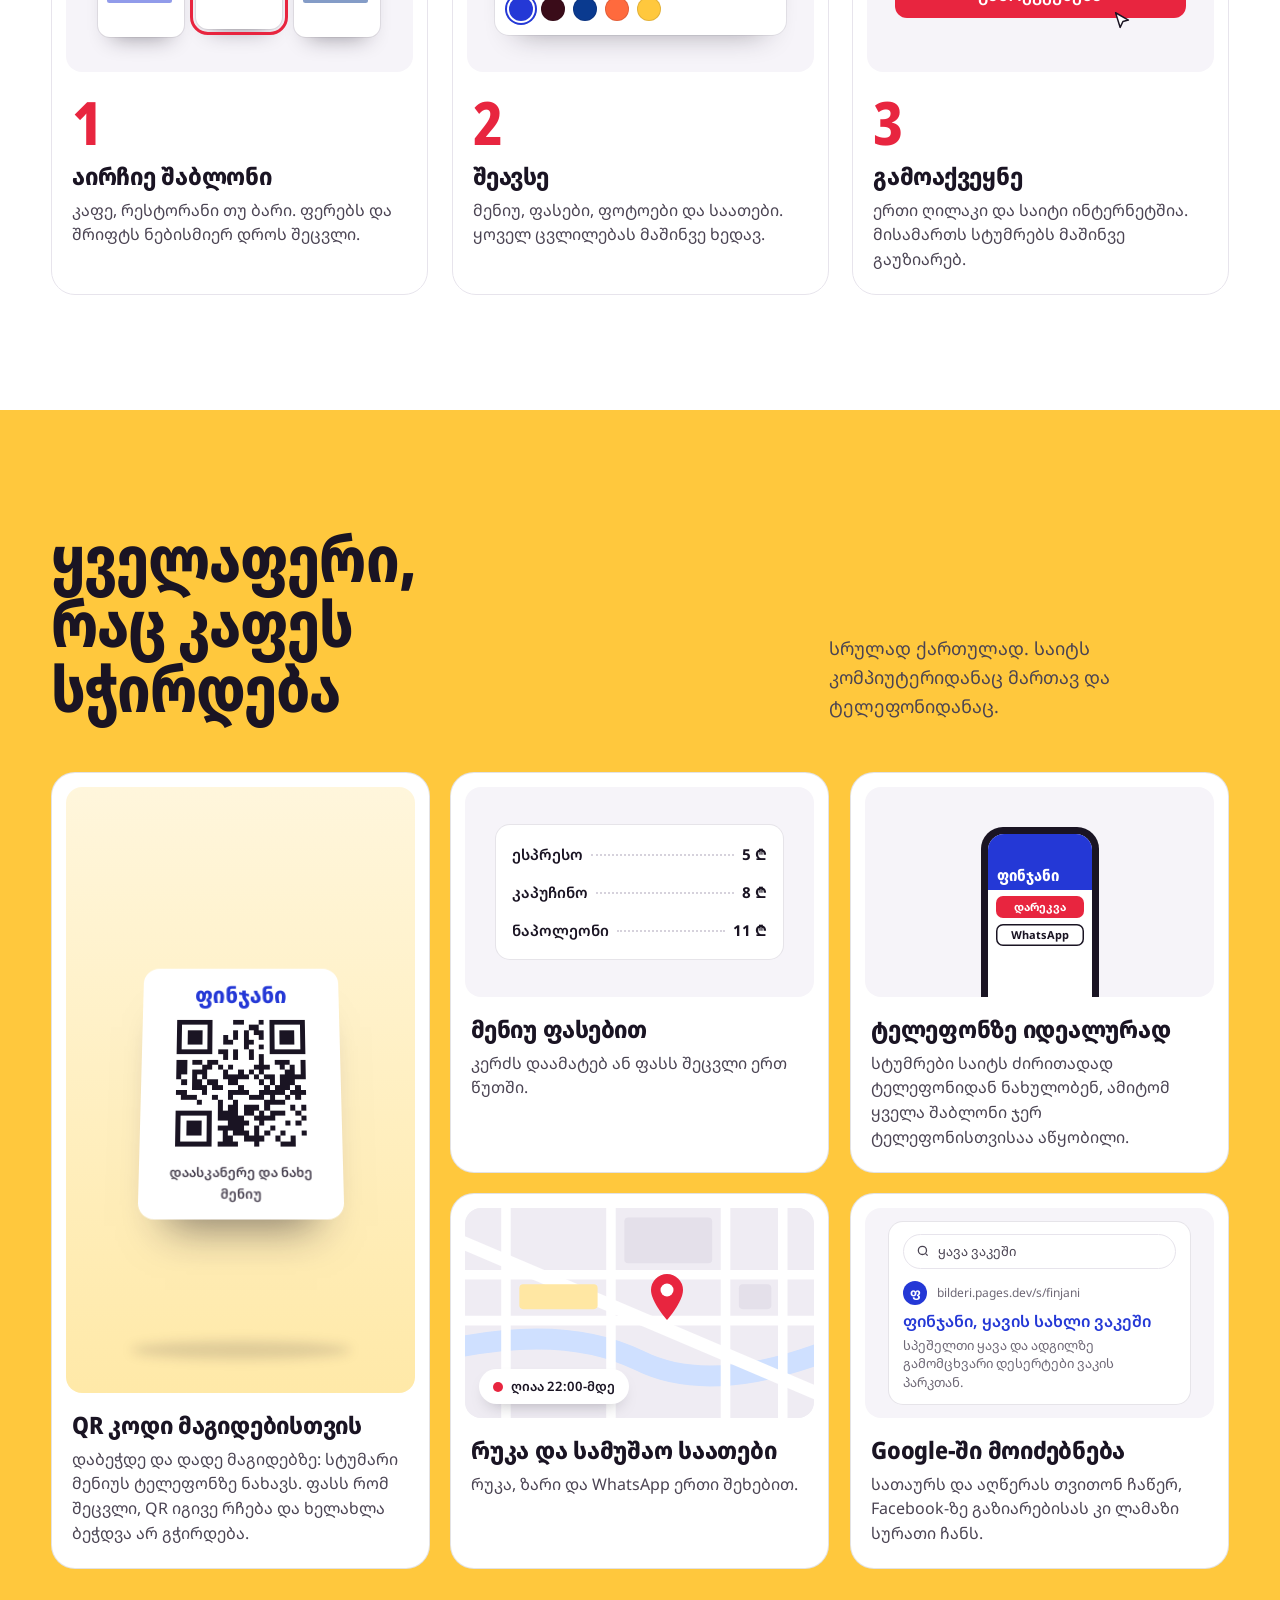
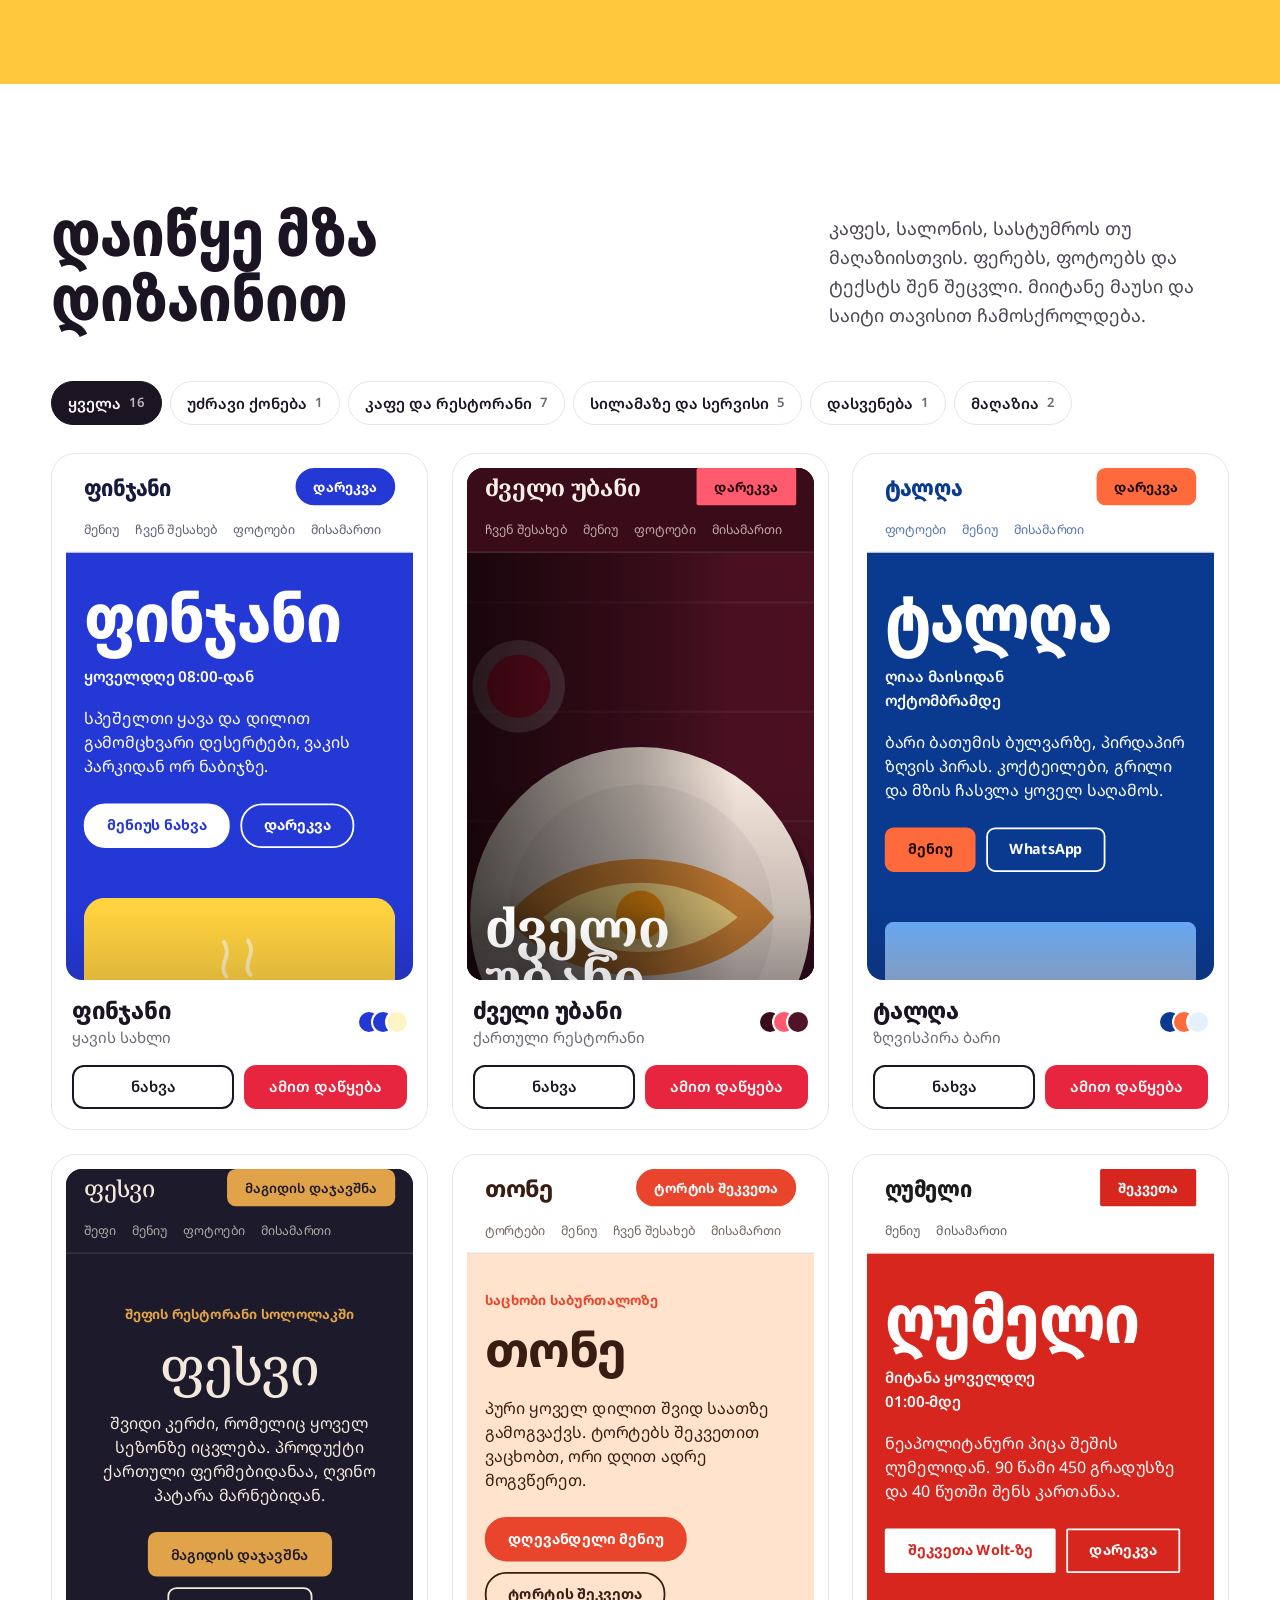
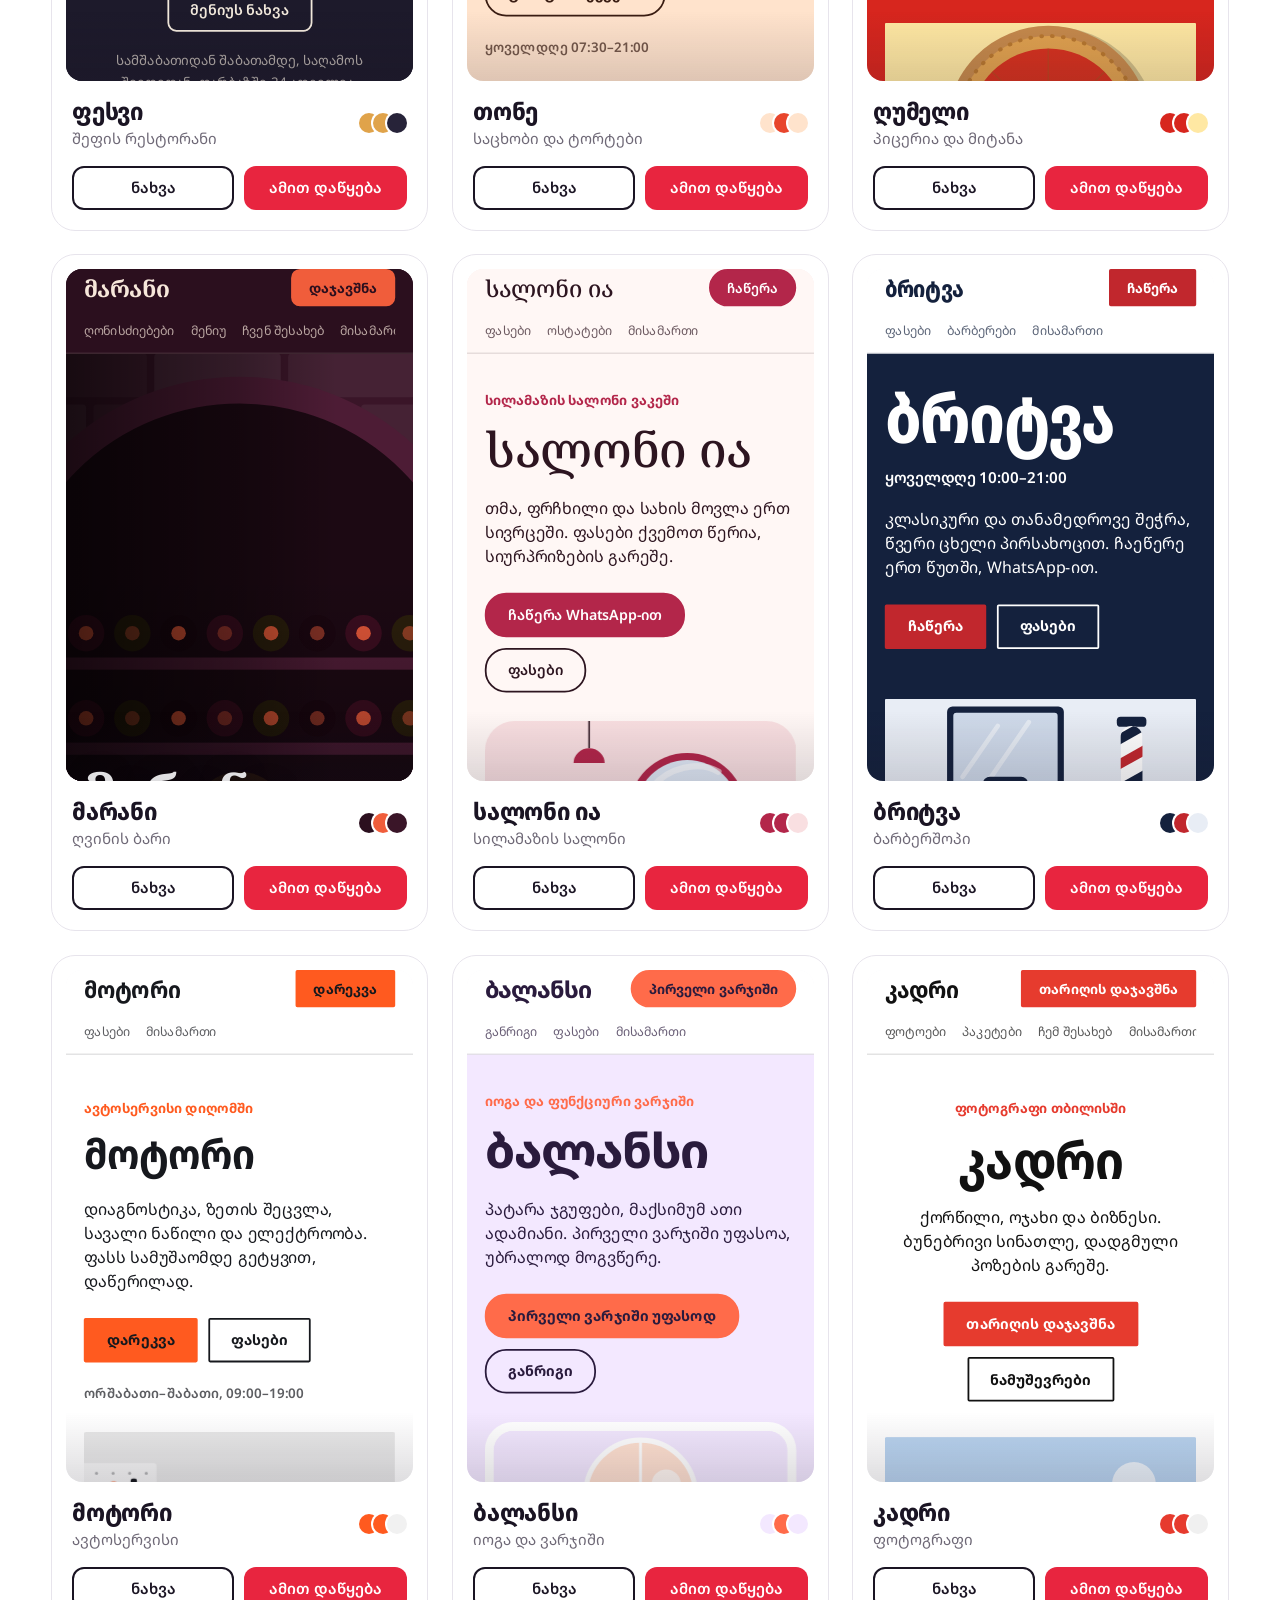
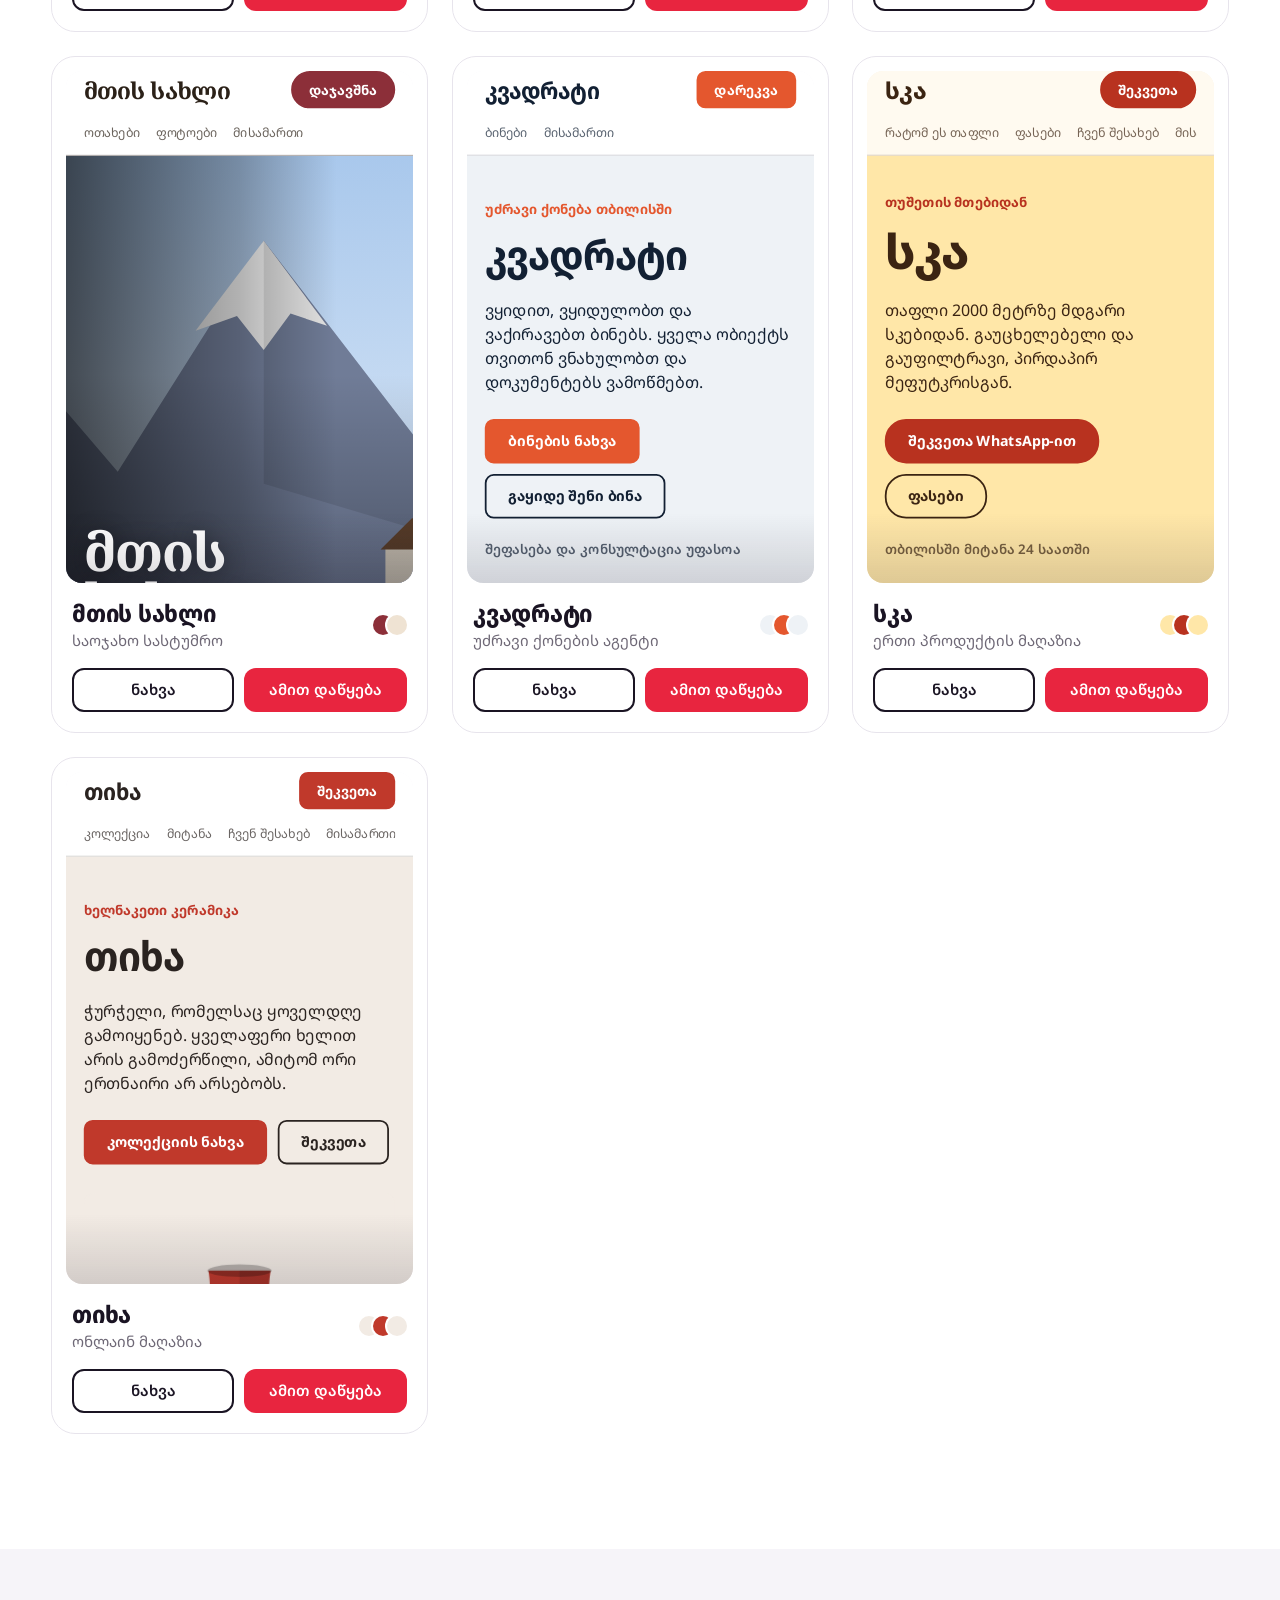
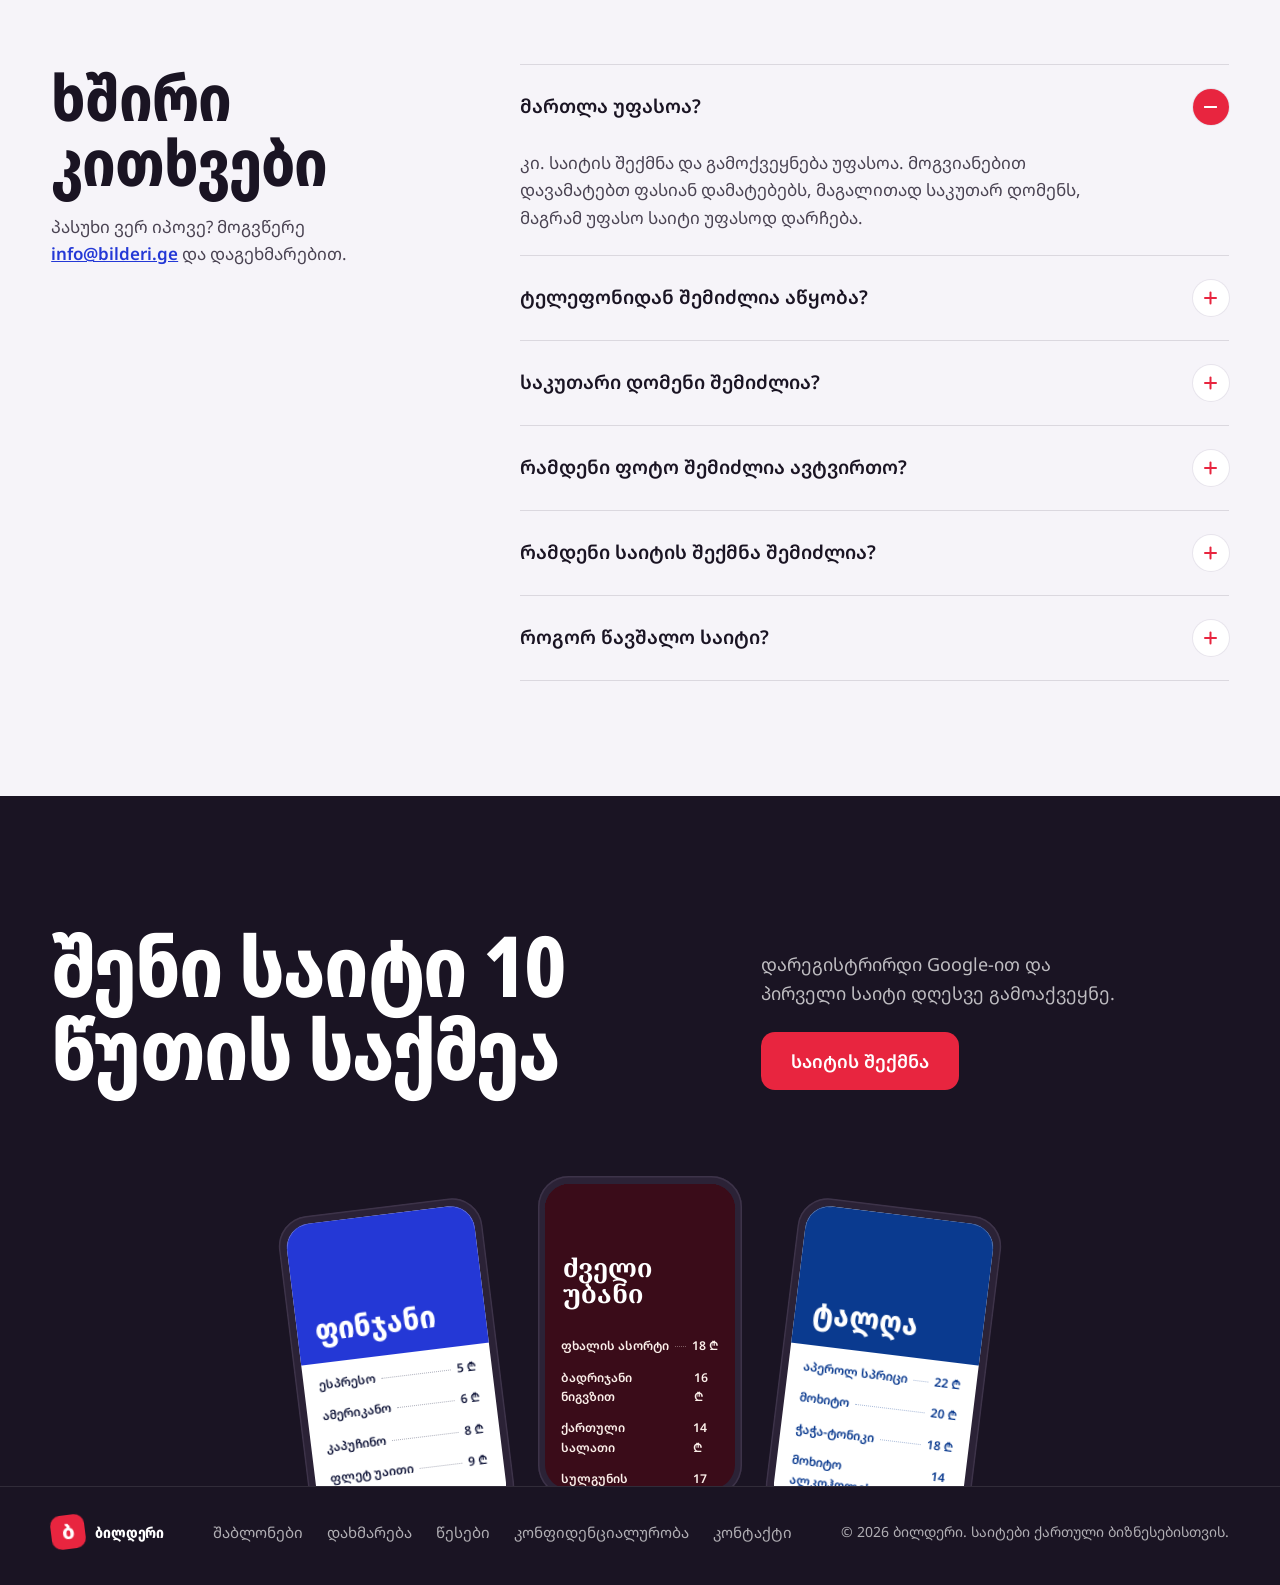
==== commit c97e28b6: "ბროკერის შაბლონი: განცხადებები ფილტრებით, ბინის გვერდი, ადმინ პანელი; ახალი სექციები, სტილები და 13 " ====
--- a/public/index.html
+++ b/public/index.html
@@ -183,6 +183,13 @@
 .res p{grid-column:1/-1;margin:2px 0 0;font-size:13px;line-height:1.45;color:var(--muted)}
 .card.hot .res strong{text-decoration:underline}
 
+.tfilter{display:flex;flex-wrap:wrap;gap:8px;margin:0 0 28px}
+.tfilter button{display:inline-flex;align-items:center;gap:8px;min-height:44px;padding:0 16px;border:1.5px solid var(--line);border-radius:99px;background:#fff;font:inherit;font-size:15px;font-weight:600;color:var(--ink);cursor:pointer;transition:border-color .15s}
+.tfilter button:hover{border-color:var(--ink)}
+.tfilter button span{font-size:13px;color:var(--muted);font-variant-numeric:tabular-nums}
+.tfilter button[aria-pressed=true]{background:var(--ink);border-color:var(--ink);color:#fff}
+.tfilter button[aria-pressed=true] span{color:rgba(255,255,255,.7)}
+.tpl[hidden]{display:none}
 .tpls{display:grid;grid-template-columns:repeat(3,minmax(0,1fr));gap:24px}
 .tpl .pv{position:relative;height:clamp(440px,40vw,540px);border-radius:16px;overflow:hidden;background:var(--soft)}
 .tpl .pv iframe{position:absolute;left:0;top:0;border:0;transform-origin:0 0;pointer-events:none}
@@ -269,6 +276,8 @@
 .top-act{margin-left:auto;gap:10px}
 .top-act .btn{min-height:44px;padding:0 14px;font-size:15px}
 .steps{grid-template-columns:minmax(0,1fr);max-width:560px}
+.tfilter{flex-wrap:nowrap;overflow-x:auto;margin:0 calc(var(--pad)*-1) 20px;padding:0 var(--pad);scrollbar-width:none}
+.tfilter button{flex:none}
 .tpls{display:flex;overflow-x:auto;scroll-snap-type:x mandatory;gap:16px;margin:0 calc(var(--pad)*-1);padding:4px var(--pad) 12px;scrollbar-width:none}
 .tpl{flex:0 0 min(80vw,340px);scroll-snap-align:center}
 }
@@ -448,8 +457,9 @@
   <div class="wrap">
     <div class="sec-head">
       <h2>დაიწყე მზა დიზაინით</h2>
-      <p>ფერებს, ფოტოებს და ტექსტს შენ შეცვლი. მიიტანე მაუსი და საიტი თავისით ჩამოსქროლდება.</p>
+      <p>კაფეს, სალონის, სასტუმროს თუ მაღაზიისთვის. ფერებს, ფოტოებს და ტექსტს შენ შეცვლი. მიიტანე მაუსი და საიტი თავისით ჩამოსქროლდება.</p>
     </div>
+    <div class="tfilter" id="tfilter" role="group" aria-label="ბიზნესის ტიპი"></div>
     <div class="tpls" id="tpls"></div>
   </div>
 </section>
@@ -505,11 +515,15 @@
 <div class="toast" id="toast" role="status"></div>
 
 <script>
-/* შაბლონი „სუფრა" — კაფეებისა და რესტორნებისთვის. ვერსია 2.
+/* შაბლონის ძრავა „სუფრა". ვერსია 3.
    renderSite(site) ერთ საიტის აღწერას (JSON) სრულ HTML გვერდად აქცევს.
    renderParts(site, {edit:true}) რედაქტორისთვისაა: ტექსტებს, ფოტოებს და სექციებს
    data-e / data-img / data-sec ნიშნებს უმატებს, რომ საიტზე პირდაპირ შეიცვალოს.
-   სუფთა ფუნქციაა, DOM-ს არ იყენებს: იმუშავებს ბრაუზერშიც და Cloudflare Worker-შიც. */
+   სუფთა ფუნქციაა, DOM-ს არ იყენებს: იმუშავებს ბრაუზერშიც და Cloudflare Worker-შიც.
+
+   v3: ოთხი სტილი (theme.style), მთავარი ბლოკის ოთხი განლაგება, მენიუ ფოტოებით
+   და ახალი სექციები: cards (სერვისები, პროდუქტები, ოთახები, უპირატესობები, გუნდი, პაკეტები),
+   reviews, faq, steps, events. */
 (function (root) {
   'use strict';
 
@@ -522,10 +536,54 @@
     classic: { display: "'Noto Serif Georgian','Noto Serif',Georgia,serif", weight: 700, stretch: '100%', track: '-0.015em' }
   };
   const CORNERS = { sharp: '2px', soft: '10px', round: '24px' };
+  const STYLES = ['poster', 'elegant', 'warm', 'clean'];
   const DEFAULT_COLORS = { bg: '#ffffff', ink: '#16181d', surface: '#f1f2f4', accent: '#c8102e', accentInk: '#ffffff' };
   const TONES = ['base', 'surface', 'accent', 'inverse', 'custom'];
-  const LABELS = { hero: 'მთავარი ბლოკი', menu: 'მენიუ', about: 'ჩვენ შესახებ', gallery: 'ფოტოები', visit: 'მისამართი', cta: 'ბანერი' };
+  const LABELS = { listings: 'განცხადებები', hero: 'მთავარი ბლოკი', menu: 'მენიუ', about: 'ჩვენ შესახებ', gallery: 'ფოტოები', visit: 'მისამართი', cta: 'ბანერი', cards: 'ბარათები', reviews: 'შეფასებები', faq: 'ხშირი კითხვები', steps: 'ნაბიჯები', events: 'განრიგი' };
+  const KINDS = { services: 'სერვისები', products: 'პროდუქტები', rooms: 'ოთახები', features: 'უპირატესობები', team: 'გუნდი', plans: 'პაკეტები' };
   const NAV_DEFAULT = { menu: 'მენიუ', about: 'ჩვენ შესახებ', gallery: 'ფოტოები', visit: 'მისამართი' };
+  const NAV_ON = { listings: true, menu: true, about: true, gallery: true, visit: true, cards: true, events: true };
+  const label = (s) => (s && s.type === 'cards' && KINDS[s.kind]) || LABELS[s && s.type] || '';
+  const inNav = (s) => (s.inNav ?? !!NAV_ON[s.type]);
+
+  // ხატულები: ერთი ხელით, ერთნაირი ხაზით (24×24)
+  const IC = {
+    truck: '<path d="M3 6h11v10H3zM14 9h4l3 3v4h-7"/><circle cx="7" cy="17.5" r="1.8"/><circle cx="17" cy="17.5" r="1.8"/>',
+    clock: '<circle cx="12" cy="12" r="9"/><path d="M12 7v5l3 2"/>',
+    calendar: '<rect x="3" y="5" width="18" height="16" rx="2"/><path d="M3 10h18M8 3v4M16 3v4"/>',
+    star: '<path d="M12 3l2.7 5.6 6.1.9-4.4 4.3 1 6.1L12 17l-5.4 2.9 1-6.1-4.4-4.3 6.1-.9z"/>',
+    heart: '<path d="M12 20s-7-4.4-7-10a4 4 0 0 1 7-2.6A4 4 0 0 1 19 10c0 5.6-7 10-7 10z"/>',
+    shield: '<path d="M12 3l7 3v5c0 5-3 8-7 10-4-2-7-5-7-10V6z"/><path d="M9 12l2 2 4-4"/>',
+    check: '<circle cx="12" cy="12" r="9"/><path d="M8 12l3 3 5-6"/>',
+    gift: '<rect x="4" y="9" width="16" height="11" rx="1"/><path d="M3 9h18M12 9v11M12 9c-2-4-6-4-6-1.5S10 9 12 9zm0 0c2-4 6-4 6-1.5S14 9 12 9z"/>',
+    card: '<rect x="3" y="6" width="18" height="13" rx="2"/><path d="M3 10h18M7 15h4"/>',
+    phone: '<path d="M5 4h4l2 5-2.5 1.5a11 11 0 0 0 5 5L15 13l5 2v4a2 2 0 0 1-2 2A16 16 0 0 1 3 6a2 2 0 0 1 2-2"/>',
+    pin: '<path d="M12 21s-7-6.2-7-11.5A7 7 0 0 1 19 9.5C19 14.8 12 21 12 21z"/><circle cx="12" cy="9.5" r="2.5"/>',
+    box: '<path d="M3 7.5L12 3l9 4.5v9L12 21l-9-4.5zM3 7.5l9 4.5 9-4.5M12 12v9"/>',
+    refresh: '<path d="M4 12a8 8 0 0 1 14-5.3L20 9M20 4v5h-5M20 12a8 8 0 0 1-14 5.3L4 15M4 20v-5h5"/>',
+    wifi: '<path d="M3 9a14 14 0 0 1 18 0M6 12.5a9 9 0 0 1 12 0M9 16a4 4 0 0 1 6 0"/><circle cx="12" cy="19" r=".8"/>',
+    parking: '<rect x="4" y="3" width="16" height="18" rx="3"/><path d="M10 17V7h3a3 3 0 0 1 0 6h-3"/>',
+    bed: '<path d="M3 18V6M3 14h18v4M21 14v-2a3 3 0 0 0-3-3h-7v5"/><circle cx="7" cy="11" r="2"/>',
+    mountain: '<path d="M3 19l6-10 4 6 2-3 6 7z"/><path d="M7.4 11.7l1.6 1 1.4-1"/>',
+    sun: '<circle cx="12" cy="12" r="4"/><path d="M12 2v2M12 20v2M2 12h2M20 12h2M4.9 4.9l1.4 1.4M17.7 17.7l1.4 1.4M4.9 19.1l1.4-1.4M17.7 6.3l1.4-1.4"/>',
+    coffee: '<path d="M4 9h13v5a5 5 0 0 1-5 5H9a5 5 0 0 1-5-5zM17 10h1.5a2.5 2.5 0 0 1 0 5H17M8 3v3M12 3v3"/>',
+    wine: '<path d="M8 3h8l-.5 6a3.5 3.5 0 0 1-7 0zM12 13v7M8 21h8"/>',
+    cake: '<path d="M4 20h16M5 20v-7h14v7M5 16c2 1.5 4 1.5 7 0s5-1.5 7 0M12 13V9M12 6.5c-1-1 0-2.5 0-2.5s1 1.5 0 2.5z"/>',
+    chef: '<path d="M7 17h10v3H7zM7 17v-4a4 4 0 0 1-1-7.6A4 4 0 0 1 12 4a4 4 0 0 1 6 1.4A4 4 0 0 1 17 13v4"/>',
+    fire: '<path d="M12 21c-4 0-6-2.7-6-6 0-4 3-5 3.5-9 2.5 1.5 4 4 4.5 6 1-1 1.5-2 1.5-3.5 2 1.8 2.5 4.3 2.5 6.5 0 3.3-2 6-6 6z"/>',
+    leaf: '<path d="M5 19c0-8 5-13 14-14-1 9-6 14-14 14z"/><path d="M5 19l7-7"/>',
+    scissors: '<circle cx="6" cy="7" r="2.5"/><circle cx="6" cy="17" r="2.5"/><path d="M8 8.5L20 18M8 15.5L20 6"/>',
+    sparkle: '<path d="M12 3c.6 4.2 1.8 5.4 6 6-4.2.6-5.4 1.8-6 6-.6-4.2-1.8-5.4-6-6 4.2-.6 5.4-1.8 6-6zM18.5 15c.3 1.8.8 2.3 2.5 2.5-1.7.3-2.2.8-2.5 2.5-.3-1.7-.8-2.2-2.5-2.5 1.7-.2 2.2-.7 2.5-2.5z"/>',
+    wrench: '<path d="M15 4a5 5 0 0 0-4.6 6.9L4 17.3V20h2.7l6.4-6.4A5 5 0 0 0 20 9l-3 1-2-2 1-3z"/>',
+    car: '<path d="M3 16v-4l2-5h14l2 5v4zM3 12h18"/><circle cx="7" cy="16.5" r="1.8"/><circle cx="17" cy="16.5" r="1.8"/>',
+    people: '<circle cx="9" cy="8" r="3"/><path d="M3 20c0-3.3 2.7-6 6-6s6 2.7 6 6"/><circle cx="17" cy="9" r="2.3"/><path d="M16 14c2.8 0 5 2 5 5"/>',
+    camera: '<path d="M3 8h4l2-3h6l2 3h4v11H3z"/><circle cx="12" cy="13" r="3.5"/>',
+    dumbbell: '<path d="M6 7v10M3 9.5v5M18 7v10M21 9.5v5M6 12h12"/>',
+    area: '<path d="M4 4h16v16H4z"/><path d="M4 10V4h6M20 14v6h-6"/>',
+    stairs: '<path d="M4 20h4v-4h4v-4h4V8h4V4"/>',
+    music: '<path d="M9 18V6l11-2v12"/><circle cx="6.5" cy="18" r="2.5"/><circle cx="17.5" cy="16" r="2.5"/>'
+  };
+  const icon = (n) => `<svg viewBox="0 0 24 24" width="26" height="26" fill="none" stroke="currentColor" stroke-width="1.7" stroke-linecap="round" stroke-linejoin="round" aria-hidden="true">${IC[n] || IC.star}</svg>`;
 
   // ყველაფერი, რასაც მომხმარებელი წერს, აქ გადის: ასე სხვისი კოდი საიტში ვერ ჩაჯდება.
   const esc = (v) => String(v ?? '').replace(/[&<>"']/g, (c) => ({ '&': '&amp;', '<': '&lt;', '>': '&gt;', '"': '&quot;', "'": '&#39;' })[c]);
@@ -534,9 +592,10 @@
   const color = (c, d) => (/^#[0-9a-f]{3}([0-9a-f]{3})?$/i.test(String(c || '')) ? c : d);
   const tel = (p) => 'tel:' + String(p || '').replace(/[^\d+]/g, '');
   const wa = (n) => 'https://wa.me/' + String(n || '').replace(/\D/g, '');
+  const filled = (p) => !(p === '' || p == null);
   const num = (p) => {
     const n = Number(p);
-    if (p === '' || p == null || !isFinite(n)) return esc(p);
+    if (!filled(p) || !isFinite(n)) return esc(p);
     return String(Number.isInteger(n) ? n : n.toFixed(2));
   };
   const lum = (hex) => {
@@ -547,9 +606,17 @@
   };
   const autoInk = (bg) => (lum(bg) > 0.42 ? '#16181d' : '#ffffff');
 
+  // ფასი: $125 000 ან 1 800 ₾
+  const group = (n) => String(Math.round(Number(n) || 0)).replace(/\B(?=(\d{3})+(?!\d))/g, '\u00a0');
+  const money = (n, cur) => (cur === '₾' ? `${group(n)}\u00a0₾` : `$${group(n)}`);
+  const DEALS = { sale: 'იყიდება', rent: 'ქირავდება', daily: 'დღიურად' };
+  const STATES = { reserved: 'დაჯავშნილია', sold: 'გაყიდულია', rented: 'გაქირავებულია' };
+
   function make(site, opts) {
     site = site || {};
     const edit = !!(opts && opts.edit);
+    const pageId = opts && opts.page;
+    const base = pageId ? '../../' : '';
     const c = site.contact || {};
     const E = (p) => (edit ? ` data-e="${p}"` : '');
     const N = (p) => (edit ? ` data-e="${p}" data-num="1"` : '');
@@ -559,6 +626,13 @@
       if (s === '@phone') return esc(tel(c.phone));
       if (s === '@whatsapp') return esc(wa(c.whatsapp || c.phone));
       return okLink(s) ? esc(s) : '#';
+    };
+    // WhatsApp-ზე შეკვეთა მზა ტექსტით: „გამარჯობა! მაინტერესებს: ტორტი ნაპოლეონი"
+    const orderHref = (s, what) => {
+      const n = String(c.whatsapp || c.phone || '').replace(/\D/g, '');
+      if (!n) return '#';
+      const msg = `${s.orderText ?? 'გამარჯობა! მაინტერესებს:'} ${what || ''}`.trim();
+      return esc(`https://wa.me/${n}?text=${encodeURIComponent(msg)}`);
     };
     const has = (im) => !!(im && imgSrc(im.src));
     const img = (im, cls, path, first) => {
@@ -585,6 +659,18 @@
       return `<section class="${cls} tone-${t}"${withId === false ? '' : ` id="${sid(s)}"`}${style}${edit ? ` data-sec="${i}"` : ''}>`;
     };
     const P = (i) => `sections.${i}`;
+    const head = (s, i, def, extra) => {
+      const title = s.title ?? def;
+      if (!title && !s.note && !extra) return '';
+      return `<div class="head"><div class="head-t">${title ? `<h2${E(P(i) + '.title')}>${esc(title)}</h2>` : ''}${s.note ? `<p${E(P(i) + '.note')}>${esc(s.note)}</p>` : ''}</div>${extra || ''}</div>`;
+    };
+    // ფასი: „45 ₾", „120 ₾ / ღამე", „60 ₾-დან", ძველი ფასი გადახაზული
+    const price = (it, ip, cls) => {
+      if (!filled(it.price)) return '';
+      const u = it.unit ? `${/^[-–]/.test(it.unit) ? '' : ' '}<span class="unit"${E(ip + '.unit')}>${esc(it.unit)}</span>` : '';
+      const old = filled(it.oldPrice) ? ` <s><span${N(ip + '.oldPrice')}>${num(it.oldPrice)}</span>&nbsp;₾</s>` : '';
+      return `<span class="${cls}"><span${N(ip + '.price')}>${num(it.price)}</span>&nbsp;₾${u}${old}</span>`;
+    };
 
     const S = {};
 
@@ -593,28 +679,42 @@
       const note = s.note ? `<p class="note"${E(P(i) + '.note')}>${esc(s.note)}</p>` : '';
       const actions = btns(s.buttons, P(i) + '.buttons');
       const h1 = `<h1${E('name')}>${esc(site.name)}</h1>`;
+      const pic = has(s.image) || edit;
       if (s.variant === 'photo') {
         return `<section class="hero hero-photo"${edit ? ` data-sec="${i}"` : ''}>${img(s.image, 'hero-bg', P(i) + '.image', true)}
 <div class="hero-in">${h1}${lead}${actions}${note}</div></section>`;
       }
-      const fig = has(s.image) || edit ? `<figure class="hero-fig">${img(s.image, 'hero-img', P(i) + '.image', true)}</figure>` : '';
+      if (s.variant === 'split') {
+        return `${open(s, i, 'hero hero-split band', false)}<div class="wrap split${pic ? '' : ' no-img'}"><div class="split-t">${s.kicker ? `<p class="kicker"${E(P(i) + '.kicker')}>${esc(s.kicker)}</p>` : ''}${h1}${lead}${actions}${note}</div>
+${pic ? `<figure class="split-fig tilt">${img(s.image, 'split-img', P(i) + '.image', true)}</figure>` : ''}</div></section>`;
+      }
+      if (s.variant === 'center') {
+        return `${open(s, i, 'hero hero-center band', false)}<div class="wrap">${s.kicker ? `<p class="kicker"${E(P(i) + '.kicker')}>${esc(s.kicker)}</p>` : ''}${h1}${lead}${actions}${note}
+${pic ? img(s.image, 'center-img', P(i) + '.image', true) : ''}</div></section>`;
+      }
+      const fig = pic ? `<figure class="hero-fig">${img(s.image, 'hero-img', P(i) + '.image', true)}</figure>` : '';
       return `${open(s, i, 'hero hero-poster band', false)}<div class="wrap">
 <div class="hero-top">${h1}${note}</div>
 <div class="hero-grid${fig ? '' : ' no-img'}"><div class="hero-side">${lead}${actions}</div>${fig}</div></div></section>`;
     };
 
     S.menu = (s, i) => {
+      const photos = s.layout === 'photos';
       const cats = (s.categories || []).map((cat, k) => {
         const cp = `${P(i)}.categories.${k}`;
+        if (photos) {
+          return `<div class="mcat"><h3${E(cp + '.name')}>${esc(cat.name)}</h3><div class="cards mgrid">${(cat.items || []).map((it, j) => {
+            const ip = `${cp}.items.${j}`;
+            return `<article class="card tilt">${has(it.image) || edit ? img(it.image, 'c-img', ip + '.image') : ''}${it.tag ? `<span class="badge"${E(ip + '.tag')}>${esc(it.tag)}</span>` : ''}<div class="c-body"><div class="c-row"><h4 class="c-nm"${E(ip + '.name')}>${esc(it.name)}</h4>${price(it, ip, 'price')}</div>${it.desc ? `<p${E(ip + '.desc')}>${esc(it.desc)}</p>` : ''}</div></article>`;
+          }).join('')}</div></div>`;
+        }
         return `<div class="cat"><h3${E(cp + '.name')}>${esc(cat.name)}</h3><ul>${(cat.items || []).map((it, j) => {
           const ip = `${cp}.items.${j}`;
-          return `<li><div class="item"><span class="nm"${E(ip + '.name')}>${esc(it.name)}</span>${it.tag ? `<span class="tag"${E(ip + '.tag')}>${esc(it.tag)}</span>` : ''}<span class="fill"></span><span class="pr"><span${N(ip + '.price')}>${num(it.price)}</span>&nbsp;₾</span></div>${it.desc ? `<p class="ds"${E(ip + '.desc')}>${esc(it.desc)}</p>` : ''}</li>`;
+          return `<li><div class="item"><span class="nm"${E(ip + '.name')}>${esc(it.name)}</span>${it.tag ? `<span class="tag"${E(ip + '.tag')}>${esc(it.tag)}</span>` : ''}${filled(it.price) ? `<span class="fill"></span><span class="pr"><span${N(ip + '.price')}>${num(it.price)}</span>&nbsp;₾</span>` : ''}</div>${it.desc ? `<p class="ds"${E(ip + '.desc')}>${esc(it.desc)}</p>` : ''}</li>`;
         }).join('')}</ul></div>`;
       }).join('');
-      const title = s.title ?? 'მენიუ';
       return `${open(s, i, 'band')}<div class="wrap">
-${title || s.note ? `<div class="head">${title ? `<h2${E(P(i) + '.title')}>${esc(title)}</h2>` : ''}${s.note ? `<p${E(P(i) + '.note')}>${esc(s.note)}</p>` : ''}</div>` : ''}
-<div class="cats">${cats}</div>${btns(s.buttons, P(i) + '.buttons')}</div></section>`;
+${head(s, i, 'მენიუ')}<div class="${photos ? 'mcats' : 'cats'}">${cats}</div>${btns(s.buttons, P(i) + '.buttons')}</div></section>`;
     };
 
     S.about = (s, i) => {
@@ -627,13 +727,11 @@
     S.gallery = (s, i) => {
       const ims = (s.images || []).filter((im) => has(im) || edit).slice(0, 12);
       const mode = ims.length === 5 ? 'g5' : ims.length === 3 ? 'g3' : 'gn';
-      const title = s.title ?? 'ფოტოები';
       const tiles = ims.length
         ? ims.map((im) => `<figure>${img(im, 'g-img', `${P(i)}.images.${(s.images || []).indexOf(im)}`)}</figure>`).join('')
         : (edit ? `<figure><div class="g-img img-empty" data-img="${P(i)}.images.0"><span>ფოტოების დამატება</span></div></figure>` : '');
       return `${open(s, i, 'band')}<div class="wrap">
-${title || s.note ? `<div class="head">${title ? `<h2${E(P(i) + '.title')}>${esc(title)}</h2>` : ''}${s.note ? `<p${E(P(i) + '.note')}>${esc(s.note)}</p>` : ''}</div>` : ''}
-<div class="grid ${mode}">${tiles}</div>${btns(s.buttons, P(i) + '.buttons')}</div></section>`;
+${head(s, i, 'ფოტოები')}<div class="grid ${mode}">${tiles}</div>${btns(s.buttons, P(i) + '.buttons')}</div></section>`;
     };
 
     S.visit = (s, i) => {
@@ -647,7 +745,7 @@
         c.facebook && row('Facebook', 'https://facebook.com/' + encodeURIComponent(c.facebook), c.facebook, 'contact.facebook')
       ].filter(Boolean).join('');
       const title = s.title ?? 'გვესტუმრეთ';
-      const mapLabel = s.mapLabel ?? 'რუკაზე ნახვა';
+      const mapLabel = c.address || c.mapQuery ? (s.mapLabel ?? 'რუკაზე ნახვა') : '';
       return `${open(s, i, 'band')}<div class="wrap visit">
 <div class="v-main">${title ? `<h2${E(P(i) + '.title')}>${esc(title)}</h2>` : ''}${c.address ? `<p class="addr"${E('contact.address')}>${esc(c.address)}</p>` : ''}${s.note ? `<p class="v-note"${E(P(i) + '.note')}>${esc(s.note)}</p>` : ''}
 ${mapLabel ? `<div class="actions"><a class="btn" href="${esc(map)}"${edit ? ` data-btn="${P(i)}.map"` : ''}><span${E(P(i) + '.mapLabel')}>${esc(mapLabel)}</span></a></div>` : ''}${btns(s.buttons, P(i) + '.buttons')}</div>
@@ -657,17 +755,126 @@
 
     S.cta = (s, i) => `${open(s, i, 'band cta')}<div class="wrap cta-in"><div>${s.title ? `<h2${E(P(i) + '.title')}>${esc(s.title)}</h2>` : ''}${s.text ? `<p class="cta-text"${E(P(i) + '.text')}>${esc(s.text)}</p>` : ''}</div>${btns(s.buttons, P(i) + '.buttons')}</div></section>`;
 
+    // ბარათები: ერთი სექცია ბევრი საჭიროებისთვის. layout:
+    //   grid   ფოტო, სახელი, ტექსტი, ფასი, შეკვეთის ღილაკი (პროდუქტები, ოთახები, პაკეტები)
+    //   list   ფასების სია წერტილებით (სერვისები)
+    //   icons  ხატულა, სათაური, ტექსტი (უპირატესობები, რა შედის)
+    //   people ფოტო, სახელი, როლი (გუნდი)
+    S.cards = (s, i) => {
+      const lay = ['grid', 'list', 'icons', 'people'].includes(s.layout) ? s.layout : 'grid';
+      const items = s.items || [];
+      const ipf = (j) => `${P(i)}.items.${j}`;
+      const oLabel = s.orderLabel ?? 'შეკვეთა';
+      const oBtn = (it, cls) => (s.order ? `<a class="${cls}" href="${orderHref(s, it.title)}"><span${E(P(i) + '.orderLabel')}>${esc(oLabel)}</span></a>` : '');
+      let body = '';
+      if (lay === 'list') {
+        body = `<ul class="clist">${items.map((it, j) => {
+          const ip = ipf(j);
+          return `<li><div class="item"><span class="nm"${E(ip + '.title')}>${esc(it.title)}</span>${it.meta ? `<span class="meta"${E(ip + '.meta')}>${esc(it.meta)}</span>` : ''}${filled(it.price) ? `<span class="fill"></span>${price(it, ip, 'pr')}` : ''}</div>${it.text ? `<p class="ds"${E(ip + '.text')}>${esc(it.text)}</p>` : ''}${oBtn(it, 'mini')}</li>`;
+        }).join('')}</ul>`;
+      } else if (lay === 'icons') {
+        body = `<div class="cicons">${items.map((it, j) => {
+          const ip = ipf(j);
+          return `<div class="ci"><span class="ic">${icon(it.icon)}</span><h3${E(ip + '.title')}>${esc(it.title)}</h3>${it.text ? `<p${E(ip + '.text')}>${esc(it.text)}</p>` : ''}</div>`;
+        }).join('')}</div>`;
+      } else if (lay === 'people') {
+        body = `<div class="cards cpeople">${items.map((it, j) => {
+          const ip = ipf(j);
+          return `<figure class="person">${has(it.image) || edit ? img(it.image, 'p-img', ip + '.image') : ''}<figcaption><h3${E(ip + '.title')}>${esc(it.title)}</h3>${it.text ? `<p${E(ip + '.text')}>${esc(it.text)}</p>` : ''}</figcaption></figure>`;
+        }).join('')}</div>`;
+      } else {
+        const media = s.media !== false;
+        body = `<div class="cards cgrid${media ? '' : ' no-media'}">${items.map((it, j) => {
+          const ip = ipf(j);
+          const pr = price(it, ip, 'price');
+          const ob = oBtn(it, 'btn btn-xs');
+          const pic = media && (has(it.image) || edit) ? img(it.image, 'c-img', ip + '.image') : '';
+          return `<article class="card tilt${it.featured ? ' featured' : ''}">${pic}${it.badge ? `<span class="badge"${E(ip + '.badge')}>${esc(it.badge)}</span>` : ''}<div class="c-body">${it.meta ? `<span class="c-meta"${E(ip + '.meta')}>${esc(it.meta)}</span>` : ''}<h3${E(ip + '.title')}>${esc(it.title)}</h3>${it.text ? `<p${E(ip + '.text')}>${esc(it.text)}</p>` : ''}${pr || ob ? `<div class="c-foot">${pr}${ob}</div>` : ''}</div></article>`;
+        }).join('')}</div>`;
+      }
+      return `${open(s, i, `band cards-${lay}${s.kind ? ' k-' + esc(s.kind) : ''}`)}<div class="wrap">${head(s, i, KINDS[s.kind] || '')}${body}${btns(s.buttons, P(i) + '.buttons')}</div></section>`;
+    };
+
+    S.reviews = (s, i) => {
+      const stars = (n) => { n = Math.max(0, Math.min(5, Math.round(Number(n) || 0))); return n ? `<span class="stars" aria-label="${n} ვარსკვლავი 5-დან">${'★'.repeat(n)}<i>${'★'.repeat(5 - n)}</i></span>` : ''; };
+      const score = s.score ? `<div class="score"><b${E(P(i) + '.score')}>${esc(s.score)}</b>${s.scoreNote ? `<span${E(P(i) + '.scoreNote')}>${esc(s.scoreNote)}</span>` : ''}</div>` : '';
+      const items = (s.items || []).map((it, j) => {
+        const ip = `${P(i)}.items.${j}`;
+        return `<figure class="rv tilt">${stars(it.stars)}<blockquote${E(ip + '.text')}>${esc(it.text)}</blockquote><figcaption><b${E(ip + '.name')}>${esc(it.name)}</b>${it.note ? `<span${E(ip + '.note')}>${esc(it.note)}</span>` : ''}</figcaption></figure>`;
+      }).join('');
+      return `${open(s, i, 'band')}<div class="wrap">${head(s, i, 'რას ამბობენ სტუმრები', score)}<div class="reviews">${items}</div>${btns(s.buttons, P(i) + '.buttons')}</div></section>`;
+    };
+
+    S.faq = (s, i) => {
+      const title = s.title ?? 'ხშირი კითხვები';
+      const qs = (s.items || []).map((it, j) => {
+        const ip = `${P(i)}.items.${j}`;
+        // რედაქტორში <details> არ ვიყენებთ: დაჭერისას დაიკეცებოდა და ტექსტს ვერ შეცვლიდი
+        return edit
+          ? `<div class="qa"><div class="qa-q"><span${E(ip + '.q')}>${esc(it.q)}</span></div><p${E(ip + '.a')}>${esc(it.a)}</p></div>`
+          : `<details class="qa"${j === 0 ? ' open' : ''}><summary>${esc(it.q)}</summary><p>${esc(it.a)}</p></details>`;
+      }).join('');
+      return `${open(s, i, 'band')}<div class="wrap faq-wrap"><div class="faq-side">${title ? `<h2${E(P(i) + '.title')}>${esc(title)}</h2>` : ''}${s.note ? `<p${E(P(i) + '.note')}>${esc(s.note)}</p>` : ''}${btns(s.buttons, P(i) + '.buttons')}</div><div class="faq">${qs}</div></div></section>`;
+    };
+
+    S.steps = (s, i) => {
+      const items = (s.items || []).map((it, j) => {
+        const ip = `${P(i)}.items.${j}`;
+        return `<li><h3${E(ip + '.title')}>${esc(it.title)}</h3>${it.text ? `<p${E(ip + '.text')}>${esc(it.text)}</p>` : ''}</li>`;
+      }).join('');
+      return `${open(s, i, 'band')}<div class="wrap">${head(s, i, 'როგორ მუშაობს')}<ol class="steps">${items}</ol>${btns(s.buttons, P(i) + '.buttons')}</div></section>`;
+    };
+
+    S.events = (s, i) => {
+      const items = (s.items || []).map((it, j) => {
+        const ip = `${P(i)}.items.${j}`;
+        return `<div class="ev"><div class="ev-d"${E(ip + '.date')}>${esc(it.date)}</div><div class="ev-b"><h3${E(ip + '.title')}>${esc(it.title)}</h3>${it.text ? `<p${E(ip + '.text')}>${esc(it.text)}</p>` : ''}</div>${it.meta ? `<div class="ev-t"${E(ip + '.meta')}>${esc(it.meta)}</div>` : ''}</div>`;
+      }).join('');
+      return `${open(s, i, 'band')}<div class="wrap">${head(s, i, 'განრიგი')}<div class="events">${items}</div>${btns(s.buttons, P(i) + '.buttons')}</div></section>`;
+    };
+
+    // ---------- უძრავი ქონება ----------
+    const LS = (site.listings || []).filter((l) => l && l.hidden !== true);
+    const lPrice = (l) => `${money(l.price, l.currency)}${l.deal === 'rent' ? '<small> / თვე</small>' : l.deal === 'daily' ? '<small> / დღე</small>' : ''}`;
+    const lSpecs = (l) => [
+      filled(l.area) && `<li>${icon('area')}${esc(l.area)} მ²</li>`,
+      filled(l.rooms) && `<li>${icon('bed')}${esc(l.rooms)} ოთახი</li>`,
+      filled(l.floor) && `<li>${icon('stairs')}${esc(l.floor)}${filled(l.floors) ? '/' + esc(l.floors) : ''} სართ.</li>`
+    ].filter(Boolean).join('');
+    const lCard = (l) => {
+      const ph = (l.photos || [])[0];
+      const st = STATES[l.state];
+      return `<article class="card lcard tilt${l.state === 'sold' || l.state === 'rented' ? ' done' : ''}" data-deal="${esc(l.deal || 'sale')}" data-district="${esc(l.district || '')}" data-rooms="${Number(l.rooms) || 0}" data-price="${Number(l.price) || 0}" data-cur="${esc(l.currency || '$')}">
+${edit ? '' : `<a class="lc-link" href="${base}p/${esc(l.id)}/" aria-label="${esc(l.title)}"></a>`}<div class="lc-pic">${has(ph) ? `<img class="c-img" src="${imgSrc(ph.src)}" alt="${esc(ph.alt || l.title)}" loading="lazy" decoding="async">` : '<div class="c-img img-empty"><span>ფოტო</span></div>'}<span class="badge">${DEALS[l.deal] || DEALS.sale}</span>${st ? `<span class="badge b-state">${st}</span>` : ''}${l.featured ? '<span class="badge b-top">რჩეული</span>' : ''}</div>
+<div class="c-body"><div class="lc-price">${lPrice(l)}</div><h3>${esc(l.title)}</h3>${l.district || l.address ? `<p class="lc-addr">${icon('pin')}${esc([l.district, l.address].filter(Boolean).join(', '))}</p>` : ''}<ul class="lc-specs">${lSpecs(l)}</ul></div></article>`;
+    };
+    S.listings = (s, i) => {
+      const list = LS.filter((l) => s.showDone !== false || !(l.state === 'sold' || l.state === 'rented'))
+        .sort((a, b) => (b.featured ? 1 : 0) - (a.featured ? 1 : 0));
+      const districts = [...new Set(list.map((l) => l.district).filter(Boolean))];
+      const deals = [...new Set(list.map((l) => l.deal || 'sale'))];
+      const filters = s.filters === false || list.length < 2 ? '' : `<form class="lf" data-lf onsubmit="return false" aria-label="ძებნა">
+${deals.length > 1 ? `<div class="lf-seg" role="group" aria-label="გარიგება"><button type="button" data-f="deal" data-v="" aria-pressed="true">ყველა</button>${deals.map((d) => `<button type="button" data-f="deal" data-v="${d}" aria-pressed="false">${DEALS[d]}</button>`).join('')}</div>` : ''}
+${districts.length > 1 ? `<label class="lf-sel"><span>უბანი</span><select data-f="district"><option value="">ყველა</option>${districts.map((d) => `<option>${esc(d)}</option>`).join('')}</select></label>` : ''}
+<label class="lf-sel"><span>ოთახები</span><select data-f="rooms"><option value="">ნებისმიერი</option><option value="1">1</option><option value="2">2</option><option value="3">3</option><option value="4">4+</option></select></label>
+<label class="lf-sel"><span>დალაგება</span><select data-f="sort"><option value="">რჩეული</option><option value="asc">იაფიდან</option><option value="desc">ძვირიდან</option></select></label>
+<p class="lf-n" data-count aria-live="polite">${list.length} განცხადება</p></form>`;
+      return `${open(s, i, 'band listings')}<div class="wrap">${head(s, i, 'განცხადებები')}${filters}<div class="cards lgrid" data-list>${list.map(lCard).join('') || (edit ? '<p class="lf-empty" style="display:block">განცხადებები ჯერ არ არის. დაამატე ადმინ პანელიდან.</p>' : '')}</div><p class="lf-empty" data-empty>ასეთი განცხადება ვერ მოიძებნა. შეცვალე ფილტრი.</p>${btns(s.buttons, P(i) + '.buttons')}</div></section>`;
+    };
+
     const all = (site.sections || []).map((s, i) => ({ s, i })).filter(({ s }) => s && s.enabled !== false && S[s.type]);
 
     const b = site.brand || {};
     const logo = has(b.logo) ? `<img class="logo-img" src="${imgSrc(b.logo.src)}" alt="${esc(site.name)}"${I('brand.logo')}>` : '';
     const showName = !logo || b.showName !== false;
-    const navLinks = all.filter(({ s }) => (s.inNav ?? !!NAV_DEFAULT[s.type]) && s.type !== 'hero')
-      .map(({ s, i }) => `<a href="#${sid(s)}"${E(P(i) + '.navLabel')}>${esc(s.navLabel ?? NAV_DEFAULT[s.type] ?? s.title ?? LABELS[s.type])}</a>`).join('');
+    const navLinks = all.filter(({ s }) => inNav(s) && s.type !== 'hero')
+      .map(({ s, i }) => `<a href="${base}#${sid(s)}"${E(P(i) + '.navLabel')}>${esc(s.navLabel ?? NAV_DEFAULT[s.type] ?? s.title ?? label(s))}</a>`).join('');
     const nb = site.navButton || {};
     const showNb = nb.show !== false && (nb.link || c.phone);
-    const nav = `<header class="nav tone-base"><div class="wrap nav-in"><a class="brand" href="#top">${logo}${showName ? `<span${E('name')}>${esc(site.name)}</span>` : ''}</a>
-<nav aria-label="გვერდის ნაწილები">${navLinks}</nav>${showNb ? `<a class="btn btn-sm" href="${href(nb.link || '@phone')}"${edit ? ' data-btn="navButton"' : ''}><span${E('navButton.label')}>${esc(nb.label ?? 'დარეკვა')}</span></a>` : ''}</div></header>`;
+    const nbHref = href(nb.link || '@phone');
+    const nav = `<header class="nav tone-base"><div class="wrap nav-in"><a class="brand" href="${base || '#top'}">${logo}${showName ? `<span${E('name')}>${esc(site.name)}</span>` : ''}</a>
+<nav aria-label="გვერდის ნაწილები">${navLinks}</nav>${showNb ? `<a class="btn btn-sm" href="${nbHref}"${edit ? ' data-btn="navButton"' : ''}><span${E('navButton.label')}>${esc(nb.label ?? 'დარეკვა')}</span></a>` : ''}</div></header>`;
+    const bar = showNb && nb.bar ? `<div class="mbar tone-base"><a class="btn" href="${nbHref}">${esc(nb.label ?? 'დარეკვა')}</a></div>` : '';
 
     const f = site.footer || {};
     const footer = `<footer class="foot tone-base"><div class="wrap foot-in"><p><strong${E('name')}>${esc(site.name)}</strong>${c.address ? `<span${E('contact.address')}>${esc(c.address)}</span>` : ''}${f.text ? `<span${E('footer.text')}>${esc(f.text)}</span>` : ''}</p>
@@ -676,19 +883,61 @@
     const t = site.theme || {};
     const k = t.colors || {};
     const fo = FONTS[t.font] || FONTS.modern;
+    const st = STYLES.includes(t.style) ? t.style : 'poster';
     const col = (n) => color(k[n], DEFAULT_COLORS[n]);
     const lh = Math.min(96, Math.max(20, Number(b.logoHeight) || 36));
-    const css = `:root{--bg:${col('bg')};--ink:${col('ink')};--surface:${col('surface')};--accent:${col('accent')};--accent-ink:${col('accentInk')};--r:${CORNERS[t.corners] || CORNERS.soft};--display:${fo.display};--dw:${fo.weight};--ds:${fo.stretch};--dt:${fo.track};--logo-h:${lh}px}\n` + BASE_CSS;
+    const css = `:root{--bg:${col('bg')};--ink:${col('ink')};--surface:${col('surface')};--accent:${col('accent')};--accent-ink:${col('accentInk')};--r:${CORNERS[t.corners] || CORNERS.soft};--display:${fo.display};--dw:${fo.weight};--ds:${fo.stretch};--dt:${fo.track};--logo-h:${lh}px}\n` + BASE_CSS + SECTIONS_CSS + (site.listings ? LIST_CSS : '') + SKIN_CSS;
 
     const meta = site.meta || {};
     const title = meta.title || site.name || '';
     const shareImg = has(meta.image) ? imgSrc(meta.image.src) : '';
-    const head = `<title>${esc(title)}</title>${meta.description ? `<meta name="description" content="${esc(meta.description)}">` : ''}
+    const head0 = `<title>${esc(title)}</title>${meta.description ? `<meta name="description" content="${esc(meta.description)}">` : ''}
 <meta property="og:title" content="${esc(title)}">${meta.description ? `<meta property="og:description" content="${esc(meta.description)}">` : ''}${shareImg && !shareImg.startsWith('data:') ? `<meta property="og:image" content="${shareImg}">` : ''}
 ${b.favicon && imgSrc(b.favicon) ? `<link rel="icon" href="${imgSrc(b.favicon)}">` : ''}`;
 
-    const body = `${nav}<main>${all.map(({ s, i }) => S[s.type](s, i)).join('\n')}</main>${footer}`;
-    return { css, body, head };
+    let main = all.map(({ s, i }) => S[s.type](s, i)).join('\n');
+    let headX = head0;
+    const L = pageId ? LS.find((l) => l.id === pageId) : null;
+    if (L) {
+      const photos = (L.photos || []).filter(has);
+      const ag = site.agent || {};
+      const agPhone = ag.phone || c.phone, agWa = String(ag.whatsapp || c.whatsapp || agPhone || '').replace(/\D/g, '');
+      const ref = L.ref || L.id;
+      const waHref = agWa ? esc(`https://wa.me/${agWa}?text=${encodeURIComponent(`გამარჯობა! მაინტერესებს განცხადება #${ref}: ${L.title}`)}`) : '';
+      const rows = [['გარიგება', DEALS[L.deal] || DEALS.sale], ['ტიპი', L.type], ['ფართი', filled(L.area) && L.area + ' მ²'], ['ოთახები', L.rooms], ['საძინებელი', L.bedrooms], ['სართული', filled(L.floor) && (L.floor + (filled(L.floors) ? ' / ' + L.floors : ''))], ['მდგომარეობა', L.condition], ['უბანი', L.district], ['მისამართი', L.address], ['ID', '#' + ref]]
+        .filter(([, v]) => filled(v) && v !== false).map(([k, v]) => `<div><dt>${k}</dt><dd>${esc(v)}</dd></div>`).join('');
+      const perM = L.deal === 'sale' && Number(L.area) > 0 && Number(L.price) > 0 ? `<small>${money(Number(L.price) / Number(L.area), L.currency)} / მ²</small>` : '';
+      const map = 'https://www.google.com/maps/search/?api=1&query=' + encodeURIComponent([L.address, L.district, L.city || 'თბილისი'].filter(Boolean).join(', '));
+      const similar = LS.filter((x) => x.id !== L.id && (x.deal || 'sale') === (L.deal || 'sale') && !(x.state === 'sold' || x.state === 'rented')).slice(0, 3);
+      const done = STATES[L.state];
+      main = `<section class="band lpage tone-base"><div class="wrap">
+<a class="back" href="${base}#${esc((site.sections || []).find((x) => x.type === 'listings') ? ((site.sections || []).find((x) => x.type === 'listings').id || 'listings') : 'top')}">← ყველა განცხადება</a>
+${done ? `<p class="lp-done">ეს ობიექტი ${done}. ნახე მსგავსი განცხადებები ქვემოთ.</p>` : ''}
+<div class="lp-head"><div><p class="kicker">${DEALS[L.deal] || DEALS.sale}${L.type ? ' ' + esc(L.type) : ''}</p><h1>${esc(L.title)}</h1>${L.district || L.address ? `<p class="lc-addr">${icon('pin')}${esc([L.district, L.address].filter(Boolean).join(', '))}</p>` : ''}</div><div class="lp-price">${lPrice(L)}${perM}</div></div>
+${photos.length ? `<div class="lp-gal${photos.length === 1 ? ' one' : ''}"><figure class="lp-main"><img src="${imgSrc(photos[0].src)}" alt="${esc(photos[0].alt || L.title)}" fetchpriority="high" data-main></figure>${photos.length > 1 ? `<div class="lp-thumbs">${photos.slice(0, 12).map((ph, k) => `<button type="button" data-src="${imgSrc(ph.src)}" aria-label="ფოტო ${k + 1}"${k === 0 ? ' aria-current="true"' : ''}><img src="${imgSrc(ph.src)}" alt="" loading="lazy"></button>`).join('')}</div>` : ''}</div>` : ''}
+<div class="lp-grid"><div class="lp-body">
+<h2>მახასიათებლები</h2><dl class="lp-specs">${rows}</dl>
+${L.desc ? `<h2>აღწერა</h2>${String(L.desc).split(/\n+/).filter(Boolean).map((t) => `<p>${esc(t)}</p>`).join('')}` : ''}
+${(L.features || []).length ? `<h2>რა არის</h2><ul class="lp-feats">${L.features.map((f) => `<li>${icon('check')}${esc(f)}</li>`).join('')}</ul>` : ''}
+<div class="actions"><a class="btn btn-alt" href="${esc(map)}" target="_blank" rel="noopener">რუკაზე ნახვა</a></div>
+${L.deal === 'sale' && Number(L.price) > 0 ? `<div class="calc card" data-calc data-price="${Number(L.price)}" data-cur="${esc(L.currency || '$')}"><h2>იპოთეკის კალკულატორი</h2>
+<div class="calc-in"><label><span>პირველადი შენატანი</span><select data-c="down"><option value="20" selected>20%</option><option value="30">30%</option><option value="40">40%</option><option value="50">50%</option></select></label>
+<label><span>ვადა</span><select data-c="years"><option value="10">10 წელი</option><option value="15" selected>15 წელი</option><option value="20">20 წელი</option></select></label>
+<label><span>წლიური განაკვეთი</span><select data-c="rate"><option value="9">9%</option><option value="11" selected>11%</option><option value="13">13%</option></select></label></div>
+<p class="calc-out">თვეში დაახლოებით <b data-c="out">—</b></p><p class="calc-note">მიახლოებითი გათვლაა. ზუსტ პირობებს ბანკი გეტყვით.</p></div>` : ''}
+</div><aside class="lp-side"><div class="agent card">${has(ag.image) ? `<img class="ag-img" src="${imgSrc(ag.image.src)}" alt="${esc(ag.name)}">` : ''}<div><b>${esc(ag.name || site.name)}</b><span>${esc(ag.role || 'აგენტი')}</span></div>
+${waHref ? `<a class="btn" href="${waHref}">მოწერა WhatsApp-ზე</a>` : ''}${agPhone ? `<a class="btn btn-alt" href="${esc(tel(agPhone))}">დარეკვა ${esc(agPhone)}</a>` : ''}<p class="ag-ref">მიუთითეთ ID: #${esc(ref)}</p></div></aside></div>
+${similar.length ? `<div class="lp-sim"><h2>მსგავსი განცხადებები</h2><div class="cards lgrid">${similar.map(lCard).join('')}</div></div>` : ''}
+</div></section>`;
+      const cover = photos[0] ? imgSrc(photos[0].src) : '';
+      headX = `<title>${esc(L.title)}, ${esc(site.name)}</title><meta name="description" content="${esc(String(L.desc || L.title).slice(0, 160))}">
+<meta property="og:title" content="${esc(L.title)}"><meta property="og:description" content="${esc(lPrice(L).replace(/<[^>]+>/g, ''))}">${cover && !cover.startsWith('data:') ? `<meta property="og:image" content="${cover}">` : ''}
+${b.favicon && imgSrc(b.favicon) ? `<link rel="icon" href="${imgSrc(b.favicon)}">` : ''}`;
+    } else if (pageId) {
+      main = `<section class="band tone-base"><div class="wrap"><h1 style="font-size:clamp(40px,6vw,72px)">განცხადება ვერ მოიძებნა</h1><p>შეიძლება უკვე წაიშალა.</p><div class="actions"><a class="btn" href="${base}">ყველა განცხადება</a></div></div></section>`;
+    }
+    const body = `<div class="site st-${st}${t.font === 'classic' ? ' f-classic' : ''}${bar ? ' has-bar' : ''}">${nav}<main>${main}</main>${footer}${bar}</div>`;
+    return { css, body, head: headX };
   }
 
   const BASE_CSS = `
@@ -703,7 +952,7 @@
 body{margin:0;background:var(--bg);color:var(--ink);font:400 17px/1.6 'Noto Sans Georgian','Noto Sans',system-ui,sans-serif;overflow-x:clip}
 img{max-width:100%;display:block}
 a{color:inherit}
-h1,h2,h3{font-family:var(--display);font-weight:var(--dw);font-stretch:var(--ds);letter-spacing:var(--dt);line-height:1.05;margin:0;text-wrap:balance}
+h1,h2,h3,h4{font-family:var(--display);font-weight:var(--dw);font-stretch:var(--ds);letter-spacing:var(--dt);line-height:1.05;margin:0;text-wrap:balance}
 h2{font-size:clamp(36px,5.2vw,56px)}
 h3{font-size:22px;font-weight:700;line-height:1.25}
 p{margin:0 0 1em}
@@ -713,11 +962,11 @@
 .tone-surface{--b:var(--surface);--t:var(--ink);--hi:var(--accent);--bb:var(--accent);--bi:var(--accent-ink)}
 .tone-accent{--b:var(--accent);--t:var(--accent-ink);--hi:var(--accent-ink);--bb:var(--accent-ink);--bi:var(--accent)}
 .tone-inverse{--b:var(--ink);--t:var(--bg);--hi:var(--accent);--bb:var(--accent);--bi:var(--accent-ink)}
-.tone-base,.tone-surface,.tone-accent,.tone-inverse,.tone-custom,.hero-photo{--m:color-mix(in srgb,var(--t) 70%,var(--b));--l:color-mix(in srgb,var(--t) 24%,transparent)}
+.tone-base,.tone-surface,.tone-accent,.tone-inverse,.tone-custom,.hero-photo{--m:color-mix(in srgb,var(--t) 70%,var(--b));--l:color-mix(in srgb,var(--t) 24%,transparent);--cb:color-mix(in srgb,var(--t) 5%,var(--b))}
 .btn{display:inline-flex;align-items:center;justify-content:center;min-height:50px;padding:0 24px;border-radius:var(--r);background:var(--bb);color:var(--bi);border:2px solid var(--bb);font-weight:700;font-size:16px;text-decoration:none;white-space:nowrap;transition:transform .15s}
 .btn:hover{transform:translateY(-2px)}
 .btn-alt{background:transparent;color:var(--t);border-color:currentColor}
-a:focus-visible{outline:3px solid var(--hi);outline-offset:3px}
+a:focus-visible,summary:focus-visible{outline:3px solid var(--hi);outline-offset:3px}
 .actions{display:flex;flex-wrap:wrap;gap:12px;margin-top:28px}
 .img-empty{display:grid;place-items:center;min-height:220px;background:color-mix(in srgb,var(--t) 8%,var(--b));border:2px dashed var(--l);color:var(--m);font-size:15px;font-weight:600}
 
@@ -729,6 +978,7 @@
 .nav nav a{color:var(--m);text-decoration:none;font-size:15px;padding:8px 0}
 .nav nav a:hover{color:var(--t)}
 .btn-sm{min-height:42px;padding:0 18px;font-size:15px}
+.btn-xs{min-height:40px;padding:0 16px;font-size:14px;border-width:2px}
 
 .hero-poster{padding-top:clamp(36px,6vw,80px);padding-bottom:0;overflow:hidden}
 .hero-top{display:flex;flex-wrap:wrap;align-items:flex-end;justify-content:space-between;gap:12px 40px;margin-bottom:clamp(20px,3vw,36px)}
@@ -751,12 +1001,13 @@
 .hero-photo .note{color:rgba(255,255,255,.82);font-size:15px;margin:20px 0 0}
 
 .head{display:flex;flex-wrap:wrap;align-items:flex-end;justify-content:space-between;gap:12px 40px;margin-bottom:clamp(32px,4vw,56px)}
+.head-t{display:flex;flex-wrap:wrap;align-items:flex-end;justify-content:space-between;gap:12px 40px;flex:1 1 auto}
 .head p{max-width:44ch;color:var(--m);margin:0}
 .cats{columns:2 340px;column-gap:clamp(40px,6vw,104px)}
 .cat{break-inside:avoid;margin-bottom:48px}
 .cat h3{padding-bottom:12px;margin-bottom:8px;border-bottom:2px solid var(--t)}
-.cat ul{list-style:none;margin:0;padding:0}
-.cat li{padding:11px 0}
+.cat ul,.clist{list-style:none;margin:0;padding:0}
+.cat li,.clist li{padding:11px 0}
 .item{display:flex;align-items:baseline;gap:10px}
 .nm{font-weight:600;font-size:18px;line-height:1.35}
 .tag{flex:none;font-size:13px;font-weight:700;line-height:1;padding:5px 9px;border-radius:99px;background:var(--bb);color:var(--bi);transform:translateY(-2px)}
@@ -788,6 +1039,8 @@
 .v-main .actions{margin-top:16px}
 .v-main .actions+.actions{margin-top:12px}
 .visit h3{margin:6px 0 12px}
+.v-main h2{overflow-wrap:break-word}
+.st-elegant .v-main h2,.st-warm .v-main h2,.st-clean .v-main h2{font-size:clamp(32px,3.4vw,44px)}
 .list{list-style:none;margin:0;padding:0}
 .list .row{display:flex;justify-content:space-between;align-items:baseline;gap:16px;padding:11px 0;border-bottom:1px solid var(--l)}
 .list dt,.list .row>span{color:var(--m)}
@@ -806,6 +1059,7 @@
 .foot p span{color:var(--m)}
 .made{font-size:14px;color:var(--m);text-decoration:none;border:1px solid var(--l);border-radius:99px;padding:6px 14px}
 .made:hover{color:var(--t)}
+.mbar{display:none}
 
 @media(max-width:860px){.visit{grid-template-columns:minmax(0,1fr) minmax(0,1fr)}.v-main{grid-column:1/-1}}
 @media(max-width:760px){
@@ -817,6 +1071,9 @@
 .nav nav a{flex:none;font-size:14px}
 .nav .btn-sm{margin-left:auto}
 .logo-img{max-width:150px;max-height:48px}
+.mbar{display:block;position:fixed;left:12px;right:12px;bottom:12px;z-index:20;background:transparent}
+.mbar .btn{width:100%;box-shadow:0 14px 30px -12px rgba(0,0,0,.55)}
+.has-bar{padding-bottom:78px}
 }
 @media(max-width:600px){
 body{font-size:16px}
@@ -828,6 +1085,252 @@
 @media(prefers-reduced-motion:reduce){html{scroll-behavior:auto}.btn{transition:none}}
 `;
 
+  const SECTIONS_CSS = `
+/* მთავარი ბლოკი: ტექსტი და ფოტო გვერდიგვერდ / შუაში */
+.kicker{font-weight:700;font-size:15px;color:var(--hi);margin:0 0 18px}
+.hero-split{padding-top:clamp(40px,6vw,96px);padding-bottom:clamp(48px,6vw,96px)}
+.split{display:grid;grid-template-columns:minmax(0,6fr) minmax(0,5fr);gap:clamp(32px,5vw,88px);align-items:center}
+.split.no-img{grid-template-columns:minmax(0,1fr)}
+.hero-split h1{font-size:clamp(54px,8.4vw,124px);line-height:.95;margin-bottom:26px;overflow-wrap:break-word}
+.hero-split .note{margin:22px 0 0;font-size:15px;font-weight:600;color:var(--m)}
+.split-fig{margin:0}
+.split-img{width:100%;aspect-ratio:4/5;object-fit:cover;border-radius:calc(var(--r) * 1.4)}
+.split-fig .img-empty{aspect-ratio:4/5}
+.hero-center{text-align:center;padding-top:clamp(56px,9vw,136px);padding-bottom:clamp(44px,6vw,88px)}
+.hero-center h1{font-size:clamp(58px,10.5vw,156px);line-height:.95;margin:0 auto 24px;max-width:13ch;overflow-wrap:break-word}
+.hero-center .lead{margin:0 auto}
+.hero-center .actions{justify-content:center}
+.hero-center .note{margin:20px 0 0;font-size:15px;color:var(--m)}
+.center-img{width:100%;aspect-ratio:21/9;object-fit:cover;border-radius:var(--r);margin-top:clamp(40px,6vw,76px)}
+
+/* 3D: ბარათი თითის/მაუსის მიმართულებით ოდნავ იხრება (სკრიპტი ქვემოთაა) */
+.tilt{transform:perspective(900px) rotateX(var(--rx,0deg)) rotateY(var(--ry,0deg)) translateY(var(--ty,0px));transition:transform .45s cubic-bezier(.2,.7,.2,1),box-shadow .45s}
+.tilt:hover{--ty:-5px}
+.tilt.on{transition-duration:.12s,.45s}
+
+/* ბარათები */
+.cards{display:grid;gap:clamp(14px,1.6vw,22px);grid-template-columns:repeat(auto-fit,minmax(min(100%,262px),1fr))}
+.card{position:relative;display:flex;flex-direction:column;margin:0;background:var(--cb);color:var(--t);border:1px solid var(--l);border-radius:var(--r);overflow:hidden}
+.c-img{width:100%;aspect-ratio:4/3;object-fit:cover}
+.card .img-empty{min-height:0;aspect-ratio:4/3;border-width:0 0 2px}
+.c-body{display:flex;flex-direction:column;gap:8px;padding:20px 20px 22px;flex:1}
+.c-body h3,.c-nm{font-size:21px;font-weight:700;line-height:1.2}
+.c-body p{margin:0;color:var(--m);font-size:15.5px;line-height:1.5}
+.c-meta{font-size:14px;font-weight:600;color:var(--m)}
+.c-row{display:flex;justify-content:space-between;align-items:baseline;gap:12px}
+.c-foot{display:flex;flex-wrap:wrap;align-items:center;justify-content:space-between;gap:10px 14px;margin-top:auto;padding-top:12px}
+.price{font-weight:800;font-size:21px;font-variant-numeric:tabular-nums;white-space:nowrap}
+.price s,.pr s{font-weight:500;font-size:15px;color:var(--m);margin-left:4px}
+.unit{font-weight:500;font-size:14px;color:var(--m)}
+.badge{position:absolute;top:14px;left:14px;z-index:1;font-size:13px;font-weight:700;line-height:1;padding:7px 11px;border-radius:99px;background:var(--bb);color:var(--bi)}
+.card.featured{border:2px solid var(--hi)}
+.no-media .c-body{padding:26px 24px 24px}
+.no-media .badge{position:static;align-self:flex-start;margin:22px 24px -12px}
+.mcat+.mcat{margin-top:clamp(40px,5vw,64px)}
+.mcat>h3{font-size:clamp(24px,2.4vw,30px);margin-bottom:20px}
+.mgrid{grid-template-columns:repeat(auto-fill,minmax(min(100%,250px),1fr))}
+.clist{columns:2 360px;column-gap:clamp(40px,6vw,104px)}
+.clist li{break-inside:avoid}
+.meta{flex:none;font-size:14px;color:var(--m)}
+.mini{display:inline-block;margin-top:6px;font-size:14px;font-weight:700;color:var(--hi);text-decoration:none;border-bottom:2px solid currentColor}
+.cicons{display:grid;gap:clamp(28px,3vw,44px) clamp(28px,4vw,56px);grid-template-columns:repeat(auto-fit,minmax(min(100%,220px),1fr))}
+.ci h3{font-size:20px;margin-bottom:8px}
+.ci p{margin:0;color:var(--m);font-size:15.5px;line-height:1.55;max-width:34ch}
+.ic{display:grid;place-items:center;width:54px;height:54px;margin-bottom:18px;border-radius:calc(var(--r) * .8 + 4px);background:var(--bb);color:var(--bi)}
+.cpeople{grid-template-columns:repeat(auto-fit,minmax(min(100%,210px),290px))}
+.person{margin:0}
+.p-img{width:100%;aspect-ratio:4/5;object-fit:cover;border-radius:var(--r)}
+.person .img-empty{aspect-ratio:4/5;min-height:0}
+.person h3{margin:16px 0 4px;font-size:21px}
+.person p{margin:0;color:var(--m);font-size:15px}
+
+/* შეფასებები */
+.reviews{display:grid;gap:clamp(14px,1.6vw,22px);grid-template-columns:repeat(auto-fit,minmax(min(100%,300px),1fr))}
+.rv{display:flex;flex-direction:column;gap:16px;margin:0;padding:26px;background:var(--cb);border:1px solid var(--l);border-radius:var(--r)}
+.rv blockquote{margin:0;font-size:18px;line-height:1.55;flex:1}
+.rv figcaption b{display:block;font-size:16px}
+.rv figcaption span{font-size:14px;color:var(--m)}
+.stars{color:var(--hi);font-size:18px;letter-spacing:3px;line-height:1}
+.stars i{font-style:normal;opacity:.25}
+.score{display:flex;align-items:baseline;gap:14px}
+.score b{font-family:var(--display);font-weight:var(--dw);font-stretch:var(--ds);font-size:clamp(48px,5vw,68px);line-height:1;color:var(--hi)}
+.score span{color:var(--m);max-width:18ch;font-size:15px;line-height:1.35}
+
+/* კითხვები */
+.faq-wrap{display:grid;grid-template-columns:minmax(0,4fr) minmax(0,7fr);gap:32px clamp(40px,6vw,104px);align-items:start}
+.faq-side p{color:var(--m);margin:20px 0 0;max-width:34ch}
+.faq-side .actions{margin-top:24px}
+.faq{border-top:1px solid var(--l)}
+.qa{border-bottom:1px solid var(--l)}
+.qa summary,.qa-q{display:flex;justify-content:space-between;align-items:baseline;gap:20px;padding:20px 0;font-weight:700;font-size:19px;line-height:1.35;cursor:pointer;list-style:none}
+.qa summary::-webkit-details-marker{display:none}
+.qa summary::after{content:"+";flex:none;font-size:28px;line-height:.8;font-weight:400;color:var(--hi);transition:transform .2s}
+.qa[open] summary::after{transform:rotate(45deg)}
+.qa p{margin:0 0 22px;color:var(--m);max-width:62ch}
+
+/* ნაბიჯები: ნამდვილი თანმიმდევრობაა, ამიტომ ნომრები */
+.steps{list-style:none;margin:0;padding:0;display:grid;gap:clamp(24px,3vw,44px);grid-template-columns:repeat(auto-fit,minmax(min(100%,220px),1fr));counter-reset:st}
+.steps li{counter-increment:st;padding-top:20px;border-top:2px solid var(--t)}
+.steps li::before{content:counter(st);display:block;font-family:var(--display);font-weight:var(--dw);font-stretch:var(--ds);font-size:clamp(46px,5vw,66px);line-height:1;color:var(--hi);margin-bottom:16px}
+.steps h3{font-size:21px;margin-bottom:8px}
+.steps p{margin:0;color:var(--m);font-size:15.5px;max-width:32ch}
+
+/* განრიგი */
+.events{border-top:1px solid var(--l)}
+.ev{display:grid;grid-template-columns:minmax(130px,2fr) minmax(0,5fr) auto;gap:6px clamp(20px,3vw,40px);align-items:baseline;padding:22px 0;border-bottom:1px solid var(--l)}
+.ev-d{font-family:var(--display);font-weight:var(--dw);font-stretch:var(--ds);font-size:clamp(22px,2.2vw,28px);line-height:1.1;color:var(--hi)}
+.ev h3{font-size:21px}
+.ev p{margin:6px 0 0;color:var(--m);font-size:15.5px;max-width:58ch}
+.ev-t{font-weight:700;white-space:nowrap;font-variant-numeric:tabular-nums}
+
+@media(max-width:760px){
+.split,.faq-wrap{grid-template-columns:minmax(0,1fr)}
+.split-img,.split-fig .img-empty{aspect-ratio:4/3}
+.center-img{aspect-ratio:4/3}
+.ev{grid-template-columns:minmax(0,1fr) auto}
+.ev-b{grid-column:1/-1;grid-row:2}
+}
+@media(prefers-reduced-motion:reduce){.tilt{transition:none;transform:none}}
+`;
+
+  const LIST_CSS = `
+/* განცხადებები */
+.lf{display:flex;flex-wrap:wrap;align-items:flex-end;gap:12px 16px;margin:0 0 clamp(20px,3vw,32px);padding:14px;border:1px solid var(--l);border-radius:var(--r);background:var(--cb)}
+.lf-seg{display:flex;flex-wrap:wrap;gap:4px;padding:4px;border-radius:calc(var(--r) * .8 + 2px);background:var(--b)}
+.lf-seg button{min-height:40px;padding:0 14px;border:0;border-radius:calc(var(--r) * .7);background:transparent;color:var(--t);font:inherit;font-size:15px;font-weight:600;cursor:pointer}
+.lf-seg button[aria-pressed=true]{background:var(--bb);color:var(--bi)}
+.lf-sel{display:grid;gap:4px;font-size:13px;font-weight:600;color:var(--m)}
+.lf-sel select{min-height:44px;min-width:130px;padding:0 12px;border:1px solid var(--l);border-radius:calc(var(--r) * .7);background:var(--b);color:var(--t);font:inherit;font-size:15px}
+.lf-n{margin:0 0 10px auto;font-size:14px;font-weight:600;color:var(--m)}
+.lf-empty{display:none;margin:24px 0 0;color:var(--m)}
+.lgrid{grid-template-columns:repeat(auto-fill,minmax(min(100%,290px),1fr))}
+.lcard .lc-link{position:absolute;inset:0;z-index:2;border-radius:inherit}
+.lcard .lc-link:focus-visible{outline:3px solid var(--hi);outline-offset:3px}
+.lc-pic{position:relative}
+.lc-pic .badge+.badge{left:auto;right:14px}
+.b-state{background:var(--t);color:var(--b)}
+.b-top{top:auto;bottom:14px}
+.lc-price{font-family:var(--display);font-weight:var(--dw);font-stretch:var(--ds);font-size:26px;line-height:1.1;font-variant-numeric:tabular-nums}
+.lc-price small,.lp-price small{font-family:inherit;font-size:14px;font-weight:600;color:var(--m);font-stretch:100%}
+.lcard h3{font-size:18px;line-height:1.3}
+.lc-addr{display:flex;align-items:center;gap:6px;margin:0;color:var(--m);font-size:14.5px}
+.lc-addr svg,.lc-specs svg{width:17px;height:17px;flex:none}
+.lc-specs{display:flex;flex-wrap:wrap;gap:6px 16px;list-style:none;margin:6px 0 0;padding:10px 0 0;border-top:1px solid var(--l);font-size:14.5px;font-weight:600}
+.lc-specs li{display:flex;align-items:center;gap:6px}
+.lcard.done .c-img{filter:grayscale(.85);opacity:.7}
+.lcard[hidden]{display:none}
+/* ბინის გვერდი */
+.lpage{padding-top:clamp(24px,4vw,48px)}
+.back{display:inline-block;margin-bottom:22px;font-weight:600;color:var(--m);text-decoration:none}
+.back:hover{color:var(--t)}
+.lp-done{padding:14px 18px;border-radius:var(--r);background:var(--t);color:var(--b);font-weight:600}
+.lp-head{display:flex;flex-wrap:wrap;justify-content:space-between;align-items:flex-end;gap:16px 40px;margin-bottom:24px}
+.lp-head h1{font-size:clamp(34px,4.6vw,58px);line-height:1.02;margin-bottom:12px;max-width:20ch}
+.lp-price{display:grid;justify-items:end;font-family:var(--display);font-weight:var(--dw);font-stretch:var(--ds);font-size:clamp(32px,3.6vw,46px);line-height:1;font-variant-numeric:tabular-nums;color:var(--hi)}
+.lp-gal{display:grid;grid-template-columns:minmax(0,3fr) minmax(0,1fr);gap:10px;margin-bottom:clamp(28px,4vw,48px)}
+.lp-gal.one{grid-template-columns:minmax(0,1fr)}
+.lp-main{margin:0;border-radius:var(--r);overflow:hidden}
+.lp-main img{width:100%;aspect-ratio:16/10;object-fit:cover}
+.lp-thumbs{display:grid;grid-template-columns:1fr 1fr;gap:10px;align-content:start;max-height:100%;overflow:auto}
+.lp-thumbs button{padding:0;border:3px solid transparent;border-radius:calc(var(--r) * .8 + 2px);overflow:hidden;cursor:pointer;background:none}
+.lp-thumbs button[aria-current=true]{border-color:var(--hi)}
+.lp-thumbs img{width:100%;aspect-ratio:4/3;object-fit:cover}
+.lp-grid{display:grid;grid-template-columns:minmax(0,2fr) minmax(280px,1fr);gap:clamp(28px,5vw,72px);align-items:start}
+.lp-body h2{font-size:clamp(24px,2.4vw,30px);margin:0 0 16px}
+.lp-body h2:not(:first-child){margin-top:36px}
+.lp-body p{max-width:62ch;line-height:1.7}
+.lp-specs{display:grid;grid-template-columns:repeat(2,minmax(0,1fr));gap:0 32px;margin:0}
+.lp-specs div{display:flex;justify-content:space-between;gap:16px;padding:12px 0;border-bottom:1px solid var(--l)}
+.lp-specs dt{color:var(--m)}
+.lp-specs dd{margin:0;font-weight:700;text-align:right}
+.lp-feats{display:grid;grid-template-columns:repeat(auto-fill,minmax(200px,1fr));gap:10px 24px;list-style:none;margin:0;padding:0}
+.lp-feats li{display:flex;align-items:center;gap:10px;font-weight:600}
+.lp-feats svg{width:22px;height:22px;color:var(--hi);flex:none}
+.lp-side{position:sticky;top:96px}
+.agent{padding:24px;gap:14px}
+.agent>div{display:grid;gap:2px}
+.agent b{font-size:20px}
+.agent span{color:var(--m);font-size:15px}
+.ag-img{width:72px;height:72px;border-radius:50%;object-fit:cover}
+.agent .btn{width:100%}
+.ag-ref{margin:0;font-size:13.5px;color:var(--m);text-align:center}
+.calc{margin-top:36px;padding:24px}
+.calc h2{margin:0 0 16px}
+.calc-in{display:grid;grid-template-columns:repeat(3,minmax(0,1fr));gap:12px}
+.calc-in label{display:grid;gap:4px;font-size:13px;font-weight:600;color:var(--m)}
+.calc-in select{min-height:44px;padding:0 10px;border:1px solid var(--l);border-radius:calc(var(--r) * .7);background:var(--b);color:var(--t);font:inherit}
+.calc-out{margin:18px 0 4px;font-size:18px}
+.calc-out b{font-family:var(--display);font-stretch:var(--ds);font-size:30px;color:var(--hi)}
+.calc-note{margin:0;font-size:13.5px;color:var(--m)}
+.lp-sim{margin-top:clamp(48px,6vw,88px)}
+.lp-sim h2{font-size:clamp(28px,3vw,40px);margin-bottom:24px}
+@media(max-width:860px){.lp-grid{grid-template-columns:minmax(0,1fr)}.lp-side{position:static;order:-1}.lp-gal{grid-template-columns:minmax(0,1fr)}.lp-thumbs{grid-template-columns:repeat(4,1fr)}}
+@media(max-width:600px){.lp-specs{grid-template-columns:minmax(0,1fr)}.calc-in{grid-template-columns:minmax(0,1fr)}.lp-price{justify-items:start}.lf-sel{flex:1 1 40%}.lf-sel select{width:100%;min-width:0}.lf-n{margin:0;width:100%}}
+`;
+
+  // სტილები: ერთი და იგივე შინაარსი, სხვა ხასიათი
+  const SKIN_CSS = `
+/* ელეგანტური: მსუბუქი სათაურები, შუაში, თხელი ხაზები */
+.st-elegant{--dw:500;--dt:-.01em}
+.st-elegant.f-classic{--dw:500}
+.st-elegant h2{font-size:clamp(34px,4.6vw,54px)}
+.st-elegant .head,.st-elegant .head-t{flex-direction:column;align-items:center;text-align:center;gap:16px}
+.st-elegant .head-t h2::after{content:"";display:block;width:44px;height:2px;margin:24px auto 0;background:var(--hi)}
+.st-elegant .head p{text-align:center}
+.st-elegant .cat h3{border-bottom-width:1px;text-align:center}
+.st-elegant .card,.st-elegant .rv{background:transparent}
+.st-elegant .rv{border-width:1px 0 0;border-radius:0;padding:28px 0 0}
+.st-elegant .rv blockquote{font-family:var(--display);font-size:21px;line-height:1.5}
+.st-elegant .cicons{text-align:center}
+.st-elegant .ci p{margin:0 auto}
+.st-elegant .ic{margin:0 auto 18px;background:transparent;color:var(--hi);border:1px solid var(--l);border-radius:50%}
+.st-elegant .steps li{border-top-width:1px}
+.st-elegant .p-img,.st-elegant .person .img-empty{border-radius:999px 999px var(--r) var(--r)}
+.st-elegant .person{text-align:center}
+.st-elegant .cpeople{justify-content:center}
+.st-elegant .about-text h2::after{content:"";display:block;width:44px;height:2px;margin-top:24px;background:var(--hi)}
+.st-elegant .btn{font-weight:600}
+
+/* თბილი: რბილი ბარათები ჩრდილით, ფოტოები როგორც ამობეჭდილი */
+.st-warm{--dw:760;--ds:100%;--dt:-.025em;--cr:calc(var(--r) + 8px);--sh:0 1px 0 color-mix(in srgb,var(--t) 7%,transparent),0 24px 48px -30px color-mix(in srgb,var(--t) 60%,transparent)}
+.st-warm.f-classic{--dw:700}
+.st-warm h2{font-size:clamp(34px,4.6vw,58px)}
+.st-warm .card,.st-warm .rv{border:0;border-radius:var(--cr);background:color-mix(in srgb,var(--b) 82%,#fff);box-shadow:var(--sh)}
+.st-warm .tone-base .card,.st-warm .tone-base .rv{background:color-mix(in srgb,var(--surface) 45%,var(--b))}
+.st-warm .tilt:hover{box-shadow:0 1px 0 color-mix(in srgb,var(--t) 7%,transparent),0 34px 60px -30px color-mix(in srgb,var(--t) 70%,transparent)}
+.st-warm .cat{padding:24px 26px 12px;border-radius:var(--cr);background:color-mix(in srgb,var(--b) 82%,#fff);box-shadow:var(--sh);margin-bottom:26px}
+.st-warm .tone-base .cat{background:color-mix(in srgb,var(--surface) 45%,var(--b))}
+.st-warm .cats{column-gap:26px}
+.st-warm .about-img,.st-warm .split-img{border-radius:var(--cr);border:10px solid #fff;box-shadow:var(--sh);transform:rotate(-1.6deg)}
+.st-warm .split-fig{transform-origin:50% 60%}
+.st-warm .split-img{transform:rotate(1.8deg)}
+.st-warm .grid figure,.st-warm .p-img,.st-warm .center-img{border-radius:var(--cr)}
+.st-warm .ic{border-radius:50%}
+.st-warm .steps li{border:0;padding:24px;border-radius:var(--cr);background:color-mix(in srgb,var(--b) 82%,#fff);box-shadow:var(--sh)}
+.st-warm .tone-base .steps li{background:color-mix(in srgb,var(--surface) 45%,var(--b))}
+
+/* სუფთა: მაღაზიისთვის, პროდუქტი მთავარია */
+.st-clean{--dw:720;--ds:87.5%}
+.st-clean.f-classic{--dw:650}
+.st-clean h2{font-size:clamp(30px,3.8vw,46px)}
+.st-clean .band{padding-top:clamp(48px,6vw,92px);padding-bottom:clamp(48px,6vw,92px)}
+.st-clean .head{padding-bottom:20px;border-bottom:1px solid var(--l)}
+.st-clean .cgrid .c-img,.st-clean .cgrid .img-empty{aspect-ratio:1/1}
+.st-clean .card{background:var(--b)}
+.st-clean .cgrid .c-foot{flex-direction:column;align-items:stretch}
+.st-clean .cgrid .c-foot .btn{width:100%}
+.st-clean .hero-split h1{font-size:clamp(46px,6.4vw,92px)}
+.st-clean .split-img{aspect-ratio:1/1}
+
+@media(max-width:760px){.st-warm .about-img,.st-warm .split-img{transform:none}}
+`;
+
+  // ბარათების 3D დახრა მაუსის მიხედვით (ტელეფონზე და „ნაკლები მოძრაობის" პარამეტრით გამორთულია)
+  const TILT_JS = `(function(){var m=window.matchMedia;if(!m||!m('(hover:hover) and (pointer:fine)').matches||m('(prefers-reduced-motion:reduce)').matches)return;var cur=null;function off(){if(cur){cur.classList.remove('on');cur.style.removeProperty('--rx');cur.style.removeProperty('--ry');cur=null}}document.addEventListener('pointermove',function(e){var c=e.target&&e.target.closest?e.target.closest('.tilt'):null;if(c!==cur)off();if(!c)return;cur=c;var r=c.getBoundingClientRect();c.classList.add('on');c.style.setProperty('--ry',((e.clientX-r.left)/r.width-.5)*7+'deg');c.style.setProperty('--rx',(.5-(e.clientY-r.top)/r.height)*7+'deg')},{passive:true});document.addEventListener('pointerleave',off)})();`;
+
+  // ფილტრები, ფოტოების გადართვა და იპოთეკის კალკულატორი (მხოლოდ გამოქვეყნებულ საიტზე)
+  const LIST_JS = `(function(){var d=document;d.querySelectorAll('[data-lf]').forEach(function(f){var sec=f.closest('section'),box=sec.querySelector('[data-list]'),cards=[].slice.call(box.children),st={deal:'',district:'',rooms:'',sort:''},cnt=f.querySelector('[data-count]'),emp=sec.querySelector('[data-empty]');function run(){var n=0;cards.forEach(function(c){var ok=(!st.deal||c.dataset.deal===st.deal)&&(!st.district||c.dataset.district===st.district)&&(!st.rooms||(st.rooms==='4'?+c.dataset.rooms>=4:c.dataset.rooms===st.rooms));c.hidden=!ok;if(ok)n++});var s=cards.slice();if(st.sort)s.sort(function(a,b){return(st.sort==='asc'?1:-1)*(+a.dataset.price-+b.dataset.price)});s.forEach(function(c){box.appendChild(c)});if(cnt)cnt.textContent=n+' განცხადება';if(emp)emp.style.display=n?'none':'block'}f.addEventListener('click',function(e){var b=e.target.closest('button[data-f]');if(!b)return;st[b.dataset.f]=b.dataset.v;f.querySelectorAll('button[data-f="'+b.dataset.f+'"]').forEach(function(x){x.setAttribute('aria-pressed',String(x===b))});run()});f.addEventListener('change',function(e){var t=e.target;if(t.dataset.f){st[t.dataset.f]=t.value;run()}})});var m=d.querySelector('[data-main]');d.querySelectorAll('.lp-thumbs button').forEach(function(b){b.addEventListener('click',function(){m.src=b.dataset.src;d.querySelectorAll('.lp-thumbs button').forEach(function(x){x.removeAttribute('aria-current')});b.setAttribute('aria-current','true')})});var c=d.querySelector('[data-calc]');if(c){var g=function(k){return+c.querySelector('[data-c="'+k+'"]').value};var calc=function(){var P=+c.dataset.price*(1-g('down')/100),r=g('rate')/1200,n=g('years')*12,v=P*r/(1-Math.pow(1+r,-n));var t=String(Math.round(v)).replace(/\\B(?=(\\d{3})+(?!\\d))/g,'\\u00a0');c.querySelector('[data-c="out"]').textContent=c.dataset.cur==='₾'?t+'\\u00a0₾':'$'+t};c.addEventListener('change',calc);calc()}})();`;
+
   function renderParts(site, opts) { return make(site, opts); }
 
   function renderSite(site, opts) {
@@ -838,10 +1341,10 @@
 <link rel="preconnect" href="https://fonts.googleapis.com"><link rel="preconnect" href="https://fonts.gstatic.com" crossorigin>
 <link rel="stylesheet" href="${esc(FONT_CSS)}">
 <style>${p.css}</style></head>
-<body id="top">${p.body}</body></html>`;
+<body id="top">${p.body}<script>${TILT_JS}${site && site.listings ? LIST_JS : ''}<\/script></body></html>`;
   }
 
-  const api = { renderSite, renderParts, FONT_CSS, LABELS, NAV_DEFAULT, TONES, fonts: Object.keys(FONTS), corners: Object.keys(CORNERS), autoInk, version: 2 };
+  const api = { renderSite, renderParts, FONT_CSS, LABELS, KINDS, NAV_DEFAULT, NAV_ON, TONES, STYLES, ICONS: Object.keys(IC), icon, label, inNav, fonts: Object.keys(FONTS), corners: Object.keys(CORNERS), autoInk, TILT_JS, DEALS, STATES, money, version: 4 };
   if (typeof module !== 'undefined' && module.exports) module.exports = api;
   else root.Supra = api;
 })(typeof globalThis !== 'undefined' ? globalThis : this);
@@ -856,12 +1359,39 @@
   const PAL = {
     finjani: { wall: '#ffd23f', wall2: '#f5c21b', table: '#2438d6', table2: '#1a2aa8', plate: '#ffffff', cup: '#ffffff', accent: '#2438d6', sky: '#9fd3ff', wood: '#151a3d', cloth: '#2438d6' },
     'dzveli-ubani': { wall: '#6e1c31', wall2: '#5a1427', table: '#2a0811', table2: '#1d050b', plate: '#f6e8de', cup: '#f6e8de', accent: '#ff5a6e', sky: '#f7c58f', wood: '#1d050b', cloth: '#4a1022' },
-    talgha: { wall: '#0a5fd8', wall2: '#0a4fb6', table: '#ffe1b3', table2: '#f3cd92', plate: '#ffffff', cup: '#ffffff', accent: '#ff6a3d', sky: '#ffc49b', wood: '#0a3a8f', cloth: '#0a5fd8' }
+    talgha: { wall: '#0a5fd8', wall2: '#0a4fb6', table: '#ffe1b3', table2: '#f3cd92', plate: '#ffffff', cup: '#ffffff', accent: '#ff6a3d', sky: '#ffc49b', wood: '#0a3a8f', cloth: '#0a5fd8' },
+    pesvi: { wall: '#2a2640', wall2: '#221f36', table: '#1d1a2b', table2: '#15131f', plate: '#f2e9dc', cup: '#f2e9dc', accent: '#e0a34a', sky: '#7d8fc4', wood: '#0f0d18', cloth: '#2a2640' },
+    tone: { wall: '#ffe3cc', wall2: '#ffd2ad', table: '#e8452c', table2: '#c93a24', plate: '#ffffff', cup: '#ffffff', accent: '#e8452c', sky: '#ffd9b8', wood: '#3a1d12', cloth: '#e8452c' },
+    gumeli: { wall: '#ffe8a3', wall2: '#ffdb73', table: '#d7261e', table2: '#b81f18', plate: '#ffffff', cup: '#ffffff', accent: '#d7261e', sky: '#ffe8a3', wood: '#1b1b1b', cloth: '#1b1b1b' },
+    marani: { wall: '#3a1528', wall2: '#4d1c35', table: '#1c0913', table2: '#12060c', plate: '#f7e7da', cup: '#f7e7da', accent: '#f05d3b', sky: '#f2b58a', wood: '#12060c', cloth: '#3a1528' },
+    ia: { wall: '#f9dfe1', wall2: '#f3c9cd', table: '#b3264a', table2: '#951e3d', plate: '#ffffff', cup: '#ffffff', accent: '#b3264a', sky: '#dfe8f5', wood: '#2d1520', cloth: '#b3264a' },
+    britva: { wall: '#e8edf5', wall2: '#d6deeb', table: '#14213d', table2: '#0e1830', plate: '#ffffff', cup: '#ffffff', accent: '#c1272d', sky: '#cfdaea', wood: '#14213d', cloth: '#14213d' },
+    motori: { wall: '#e9e9e9', wall2: '#d4d4d4', table: '#3a3d44', table2: '#2c2e33', plate: '#ffffff', cup: '#ffffff', accent: '#ff5a1f', sky: '#cfe3f5', wood: '#16181d', cloth: '#16181d' },
+    balansi: { wall: '#f3e8ff', wall2: '#e6d4fb', table: '#e7c9a5', table2: '#d4b089', plate: '#ffffff', cup: '#ffffff', accent: '#ff6b4a', sky: '#ffe1d1', wood: '#2a1b3d', cloth: '#ff6b4a' },
+    kadri: { wall: '#ececec', wall2: '#dedede', table: '#1c1c1c', table2: '#111111', plate: '#ffffff', cup: '#ffffff', accent: '#e63b2e', sky: '#b9d4f0', wood: '#111111', cloth: '#1c1c1c' },
+    'mtis-sakhli': { wall: '#efe3d3', wall2: '#e4d3bd', table: '#8c2f39', table2: '#73252e', plate: '#ffffff', cup: '#ffffff', accent: '#8c2f39', sky: '#a9c8ec', wood: '#2b2118', cloth: '#8c2f39' },
+    tapli: { wall: '#ffe7a8', wall2: '#ffd977', table: '#3b2412', table2: '#2b190b', plate: '#fffaf0', cup: '#ffffff', accent: '#e09b00', sky: '#bcd3ee', wood: '#3b2412', cloth: '#c0392b' },
+    kvadrati: { wall: '#eef2f6', wall2: '#dfe6ee', table: '#9fb0c4', table2: '#8798ad', plate: '#ffffff', cup: '#ffffff', accent: '#e4572e', sky: '#bcd6f0', wood: '#122033', cloth: '#122033' },
+    tikha: { wall: '#f2ebe4', wall2: '#e4d7ca', table: '#d9c6b4', table2: '#cbb59f', plate: '#ffffff', cup: '#ffffff', accent: '#c0392b', sky: '#f2ebe4', wood: '#2a2320', cloth: '#2f4a6b' }
   };
 
   const svg = (inner) => `<svg xmlns="http://www.w3.org/2000/svg" viewBox="0 0 800 600" preserveAspectRatio="xMidYMid slice">${inner}</svg>`;
   const room = (p, y) => `<rect width="800" height="600" fill="${p.wall}"/><rect y="${y}" width="800" height="${600 - y}" fill="${p.table}"/><rect y="${y}" width="800" height="7" fill="#fff" opacity=".16"/>`;
   const shadow = (cx, cy, rx, ry, o = 0.2) => `<ellipse cx="${cx}" cy="${cy}" rx="${rx}" ry="${ry}" fill="#000" opacity="${o}"/>`;
+
+  const product = (p, inner) => svg(`<rect width="800" height="600" fill="${p.wall}"/><rect y="500" width="800" height="100" fill="${p.wall2}"/><ellipse cx="400" cy="500" rx="210" ry="22" fill="#000" opacity=".12"/>${inner}`);
+  const portrait = (p, v) => ART.__portrait(p, v);
+  const pizzaArt = (p, v) => {
+      const pep = v !== 1 ? '' : [[330, 230], [450, 210], [520, 300], [300, 340], [420, 330], [480, 410], [350, 420], [560, 380], [390, 260]].map(([x, y]) => `<circle cx="${x}" cy="${y}" r="26" fill="#a52016"/><circle cx="${x - 7}" cy="${y - 7}" r="7" fill="#fff" opacity=".18"/>`).join('');
+      const cheese = [[360, 290, 34], [470, 260, 30], [400, 390, 36], [520, 350, 26], [300, 280, 22], [440, 450, 24], [330, 380, 22]].map(([x, y, r]) => `<circle cx="${x}" cy="${y}" r="${r}" fill="#fff0b8"/>`).join('');
+      const leaves = [[380, 220, 20], [500, 250, -30], [310, 400, 50]].map(([x, y, a]) => `<ellipse cx="${x}" cy="${y}" rx="18" ry="9" fill="#3f7d3a" transform="rotate(${a} ${x} ${y})"/>`).join('');
+      return svg(`<rect width="800" height="600" fill="${p.wall}"/>
+<circle cx="430" cy="330" r="270" fill="#000" opacity=".18"/><circle cx="420" cy="320" r="262" fill="#c78a4c"/><rect x="660" y="292" width="150" height="56" rx="28" fill="#c78a4c"/>
+<circle cx="420" cy="320" r="236" fill="#e2a24f"/><circle cx="420" cy="320" r="236" fill="none" stroke="#b9782f" stroke-width="10" stroke-dasharray="2 26" stroke-linecap="round"/>
+<circle cx="420" cy="320" r="204" fill="${v === 2 ? '#fff1cf' : '#d7321f'}"/>${v === 2 ? [[340, 250], [470, 230], [520, 340], [330, 380], [430, 420], [400, 300]].map(([x, y]) => `<path d="M${x - 22} ${y}a22 18 0 0 1 44 0z" fill="#9b6b43"/><rect x="${x - 7}" y="${y}" width="14" height="16" rx="5" fill="#c59a72"/>`).join('') : ''}${cheese}${pep}${leaves}
+<path d="M420 116v408M216 320h408M276 176l288 288M564 176L276 464" stroke="#9b5a22" stroke-opacity=".35" stroke-width="4"/>`);
+    };
+
 
   const ART = {
     cup: (p) => svg(`${room(p, 400)}${shadow(440, 482, 250, 40)}
@@ -973,6 +1503,241 @@
 <circle cx="510" cy="510" r="38" fill="#fff" opacity=".22"/><circle cx="510" cy="510" r="26" fill="#d9b35a"/>
 <path d="M340 520C370 488 450 488 470 520C450 552 370 552 340 520z" fill="#e3a65a" transform="rotate(-18 405 520)"/>`);
     }
+,
+
+    /* ---- ახალი ბიზნესები ---- */
+
+    plate: (p) => {
+      const dots = [[452, 236, '#e9c46a'], [470, 252, p.accent], [440, 262, '#e9c46a'], [330, 300, p.accent], [318, 322, '#e9c46a'], [484, 330, '#f4e4c8'], [500, 346, '#e9c46a']]
+        .map(([x, y, c]) => `<circle cx="${x}" cy="${y}" r="7" fill="${c}"/>`).join('');
+      return svg(`<rect width="800" height="600" fill="${p.table}"/><rect width="800" height="600" fill="#000" opacity=".12"/>
+<circle cx="424" cy="322" r="236" fill="#000" opacity=".3"/><circle cx="400" cy="300" r="232" fill="${p.plate}"/><circle cx="400" cy="300" r="170" fill="none" stroke="#000" stroke-opacity=".06" stroke-width="3"/>
+<path d="M292 378c34-96 160-142 236-74" stroke="${p.accent}" stroke-width="30" stroke-linecap="round" fill="none"/>
+<path d="M314 366c34-76 132-110 192-62" stroke="#fff" stroke-opacity=".28" stroke-width="7" stroke-linecap="round" fill="none"/>
+<g transform="rotate(-14 404 292)"><rect x="342" y="250" width="124" height="78" rx="24" fill="#6e3a1c"/><rect x="350" y="252" width="108" height="20" rx="10" fill="#a8622f"/></g>
+<path d="M418 226c10-22 30-28 44-24-6 16-22 26-44 24z" fill="#e9c46a"/><path d="M402 232c-4-18 4-34 16-40 4 16-2 30-16 40z" fill="${p.accent}"/>${dots}
+<rect x="96" y="150" width="12" height="300" rx="6" fill="#d6d9e0"/><path d="M84 150v-60M96 150v-60M108 150v-60M120 150v-60" stroke="#d6d9e0" stroke-width="6" stroke-linecap="round"/><rect x="84" y="140" width="36" height="22" rx="8" fill="#d6d9e0"/>
+<path d="M694 90c22 30 22 120 4 150v210h-12V90z" fill="#d6d9e0"/>`);
+    },
+
+    bread: (p) => {
+      const crumbs = Array.from({ length: 22 }, (_, i) => `<circle cx="${140 + ((i * 131) % 520)}" cy="${470 + ((i * 37) % 60)}" r="${2 + (i % 3)}" fill="#fff" opacity=".55"/>`).join('');
+      return svg(`${room(p, 400)}${shadow(400, 486, 300, 46)}
+<path d="M118 470c0-30 30-54 66-54h432c36 0 66 24 66 54s-30 50-66 50H184c-36 0-66-20-66-50z" fill="#c98b4e"/><path d="M118 470c0 30 30 50 66 50h432c36 0 66-20 66-50" fill="none" stroke="#a96f37" stroke-width="10"/>
+<path d="M190 452c0-120 74-190 176-190s176 70 176 190z" fill="#c47a35"/><path d="M366 262c102 0 176 70 176 190H420c10-90-10-160-54-190z" fill="#000" opacity=".1"/>
+<path d="M262 330c56 22 152 22 208 0M240 380c74 26 178 26 252 0" stroke="#f1cf98" stroke-width="12" stroke-linecap="round" fill="none"/>
+<g transform="rotate(-22 600 330)"><rect x="440" y="300" width="330" height="74" rx="37" fill="#d79a52"/><rect x="440" y="300" width="330" height="30" rx="15" fill="#e8b878" opacity=".7"/>
+<path d="M500 312l26 44M560 312l26 44M620 312l26 44M680 312l26 44" stroke="#f6dcac" stroke-width="9" stroke-linecap="round"/></g>
+<ellipse cx="216" cy="452" rx="54" ry="38" fill="#b86d2b"/><path d="M190 442c16 8 36 8 52 0" stroke="#efc78e" stroke-width="7" stroke-linecap="round" fill="none"/>${crumbs}`);
+    },
+
+    torte: (p) => {
+      const berries = [[330, 238], [372, 228], [414, 232], [456, 228], [490, 238], [400, 244]].map(([x, y]) => `<circle cx="${x}" cy="${y}" r="16" fill="#b0102c"/><circle cx="${x - 5}" cy="${y - 5}" r="4" fill="#fff" opacity=".5"/>`).join('');
+      const drips = [300, 344, 388, 432, 476, 512].map((x, i) => `<path d="M${x - 14} 262h28v${30 + (i % 3) * 22}a14 14 0 0 1-28 0z" fill="${p.accent}"/>`).join('');
+      return svg(`${room(p, 470)}${shadow(400, 520, 210, 22, 0.25)}
+<rect x="380" y="430" width="40" height="80" fill="${p.wood}" opacity=".85"/><ellipse cx="400" cy="512" rx="110" ry="14" fill="${p.wood}"/><ellipse cx="400" cy="430" rx="230" ry="26" fill="${p.plate}"/><ellipse cx="400" cy="424" rx="230" ry="20" fill="#000" opacity=".05"/>
+<path d="M240 258h320v160c0 12-72 22-160 22s-160-10-160-22z" fill="#fff1e3"/><path d="M400 258h160v160c0 12-72 22-160 22z" fill="#000" opacity=".05"/>
+<path d="M240 340c80 16 240 16 320 0v18c-80 16-240 16-320 0z" fill="${p.accent}" opacity=".35"/>
+<ellipse cx="400" cy="258" rx="160" ry="30" fill="${p.accent}"/>${drips}<ellipse cx="400" cy="252" rx="140" ry="22" fill="#fff" opacity=".18"/>${berries}
+<rect x="394" y="176" width="12" height="54" rx="4" fill="#fff"/><path d="M400 150c10 12 10 22 0 28-10-6-10-16 0-28z" fill="#ffb02e"/>`);
+    },
+
+    pizza: (p) => pizzaArt(p, 0),
+    pizza2: (p) => pizzaArt(p, 1),
+    pizza3: (p) => pizzaArt(p, 2),
+
+    cellar: (p) => {
+      const row = (y, n) => Array.from({ length: n }, (_, i) => { const x = 236 + i * 38; return `<circle cx="${x}" cy="${y}" r="15" fill="${['#1a0610', '#3a0d1f', '#2a1e0c'][i % 3]}"/><circle cx="${x}" cy="${y}" r="6" fill="${p.accent}" opacity="${i % 2 ? 0.9 : 0.5}"/>`; }).join('');
+      const bricks = Array.from({ length: 9 }, (_, r) => Array.from({ length: 8 }, (_, k) => `<rect x="${(r % 2 ? -50 : 0) + k * 110}" y="${r * 42}" width="104" height="36" rx="3" fill="#fff" opacity="${0.03 + ((r * 7 + k * 3) % 5) * 0.012}"/>`).join('')).join('');
+      return svg(`<rect width="800" height="600" fill="${p.wall}"/>${bricks}
+<path d="M200 600V230a200 200 0 0 1 400 0v370z" fill="${p.table}"/><path d="M200 600V230a200 200 0 0 1 400 0v370" fill="none" stroke="${p.wall2}" stroke-width="22"/>
+<rect x="218" y="250" width="364" height="10" fill="${p.wall2}"/>${row(230, 10)}<rect x="218" y="320" width="364" height="10" fill="${p.wall2}"/>${row(300, 10)}<rect x="218" y="390" width="364" height="10" fill="${p.wall2}"/>${row(370, 10)}
+${shadow(400, 572, 170, 18, 0.35)}<path d="M276 600c-14-60-14-120 0-150h248c14 30 14 90 0 150z" fill="#6b3a1e"/><path d="M262 470h276M260 560h280" stroke="#2b160a" stroke-width="10"/><ellipse cx="400" cy="450" rx="124" ry="16" fill="#83492a"/>
+<rect x="384" y="398" width="32" height="52" rx="4" fill="#f7e7da"/><path d="M400 372c12 12 12 22 0 28-12-6-12-16 0-28z" fill="#ffb02e"/><circle cx="400" cy="384" r="40" fill="#ffb02e" opacity=".14"/>`);
+    },
+
+    salon: (p) => svg(`<rect width="800" height="600" fill="${p.wall}"/><rect y="470" width="800" height="130" fill="${p.wall2}"/>
+<path d="M268 0v70" stroke="${p.wood}" stroke-width="4"/><path d="M228 108a40 38 0 0 1 80 0z" fill="${p.accent}"/>
+<circle cx="520" cy="232" r="150" fill="${p.accent}"/><circle cx="520" cy="232" r="132" fill="${p.sky}"/><path d="M430 170c40-50 120-70 170-40" stroke="#fff" stroke-width="16" stroke-linecap="round" opacity=".6" fill="none"/>
+${shadow(400, 566, 160, 16, 0.22)}<rect x="300" y="330" width="200" height="120" rx="40" fill="${p.wood}"/><rect x="290" y="420" width="220" height="56" rx="24" fill="${p.wood}"/><rect x="300" y="430" width="200" height="18" rx="9" fill="#fff" opacity=".1"/>
+<rect x="392" y="476" width="16" height="66" fill="#9aa0ac"/><ellipse cx="400" cy="552" rx="76" ry="12" fill="#9aa0ac"/>
+<rect x="620" y="390" width="120" height="16" rx="4" fill="${p.wood}"/><rect x="632" y="406" width="8" height="140" fill="${p.wood}"/><rect x="720" y="406" width="8" height="140" fill="${p.wood}"/>
+<rect x="636" y="330" width="26" height="60" rx="8" fill="${p.accent}"/><rect x="672" y="346" width="22" height="44" rx="6" fill="#fff"/><rect x="702" y="340" width="24" height="50" rx="8" fill="${p.wood}" opacity=".6"/>
+<path d="M120 470l-12-86h72l-12 86z" fill="${p.accent}"/><path d="M144 384c-30-60-10-130 10-150M144 384c20-50 60-90 80-90M144 384c-40-30-70-40-90-36" stroke="${p.wood}" stroke-width="6" fill="none" stroke-linecap="round"/>`),
+
+    barber: (p) => svg(`<rect width="800" height="600" fill="${p.wall}"/><rect y="480" width="800" height="120" fill="${p.wall2}"/>
+<defs><clipPath id="pole"><rect x="606" y="120" width="56" height="250" rx="28"/></clipPath></defs>
+<rect x="596" y="96" width="76" height="26" rx="10" fill="${p.wood}"/><rect x="596" y="368" width="76" height="26" rx="10" fill="${p.wood}"/>
+<g clip-path="url(#pole)"><rect x="606" y="120" width="56" height="250" fill="#fff"/>${[0, 1, 2, 3, 4, 5, 6].map((k) => `<path d="M560 ${100 + k * 64}l160 -90v28l-160 90z" fill="${k % 2 ? p.table : p.accent}"/>`).join('')}</g>
+<rect x="160" y="70" width="300" height="230" rx="14" fill="${p.wood}"/><rect x="176" y="86" width="268" height="198" rx="8" fill="${p.sky}"/><path d="M200 250l90-130M260 270l110-160" stroke="#fff" stroke-width="12" opacity=".45" stroke-linecap="round"/>
+${shadow(310, 560, 170, 16, 0.25)}<rect x="252" y="250" width="116" height="40" rx="18" fill="${p.wood}"/><rect x="230" y="286" width="160" height="130" rx="26" fill="${p.accent}"/><rect x="214" y="400" width="192" height="62" rx="24" fill="${p.accent}"/>
+<rect x="186" y="360" width="34" height="80" rx="12" fill="${p.wood}"/><rect x="400" y="360" width="34" height="80" rx="12" fill="${p.wood}"/><rect x="300" y="462" width="20" height="74" fill="#9aa0ac"/><ellipse cx="310" cy="544" rx="86" ry="13" fill="#9aa0ac"/>
+<rect x="244" y="296" width="132" height="12" rx="6" fill="#fff" opacity=".15"/>`),
+
+    tools: (p) => svg(`<rect width="800" height="600" fill="${p.table}"/>
+<g transform="rotate(-28 300 300)"><circle cx="190" cy="250" r="44" fill="none" stroke="#e8e9ee" stroke-width="18"/><circle cx="190" cy="360" r="44" fill="none" stroke="#e8e9ee" stroke-width="18"/>
+<path d="M226 266L520 316 226 300zM226 344L520 290 226 326z" fill="#e8e9ee"/><circle cx="262" cy="304" r="9" fill="${p.wood}"/></g>
+<g transform="rotate(14 560 380)"><rect x="420" y="350" width="300" height="46" rx="10" fill="${p.wall2}"/>${Array.from({ length: 22 }, (_, i) => `<rect x="${432 + i * 12.5}" y="396" width="6" height="58" rx="3" fill="${p.wall2}"/>`).join('')}</g>
+<circle cx="610" cy="150" r="64" fill="${p.wood}"/><circle cx="610" cy="150" r="48" fill="#fff" opacity=".15"/>${Array.from({ length: 12 }, (_, i) => `<circle cx="${610 + Math.cos(i / 1.9) * 36}" cy="${150 + Math.sin(i / 1.9) * 36}" r="5" fill="#fff" opacity=".6"/>`).join('')}<rect x="664" y="138" width="110" height="26" rx="12" fill="${p.wood}"/>
+<rect x="120" y="440" width="58" height="110" rx="14" fill="#fff"/><rect x="132" y="420" width="34" height="26" rx="6" fill="${p.wood}"/><rect x="200" y="466" width="50" height="84" rx="12" fill="${p.wall}"/><rect x="212" y="448" width="26" height="22" rx="6" fill="#fff"/>`),
+
+    room: (p) => svg(`<rect width="800" height="600" fill="${p.wall}"/><rect y="480" width="800" height="120" fill="#b9875a"/><rect y="480" width="800" height="8" fill="#000" opacity=".12"/>
+<rect x="470" y="70" width="250" height="250" rx="6" fill="${p.wood}"/><rect x="484" y="84" width="222" height="222" fill="${p.sky}"/>
+<path d="M484 306l70-120 50 70 40-50 62 100z" fill="#fff"/><path d="M484 306l70-120 22 38-30 30 28 4-46 48z" fill="#000" opacity=".06"/><path d="M484 306l70-120 50 70 40-50 62 100z" fill="none"/><path d="M554 186l-14 24 14-6 14 8z" fill="#fff"/>
+<path d="M595 84v222M484 195h222" stroke="${p.wood}" stroke-width="8"/>
+${shadow(330, 560, 300, 26, 0.2)}<rect x="60" y="230" width="380" height="160" rx="20" fill="${p.wood}"/><rect x="40" y="370" width="520" height="130" rx="18" fill="#fff"/>
+<rect x="40" y="400" width="520" height="100" rx="18" fill="${p.accent}"/><path d="M40 430h520" stroke="#fff" stroke-opacity=".2" stroke-width="6"/>${[0, 1, 2, 3, 4, 5, 6, 7].map((k) => `<path d="M${80 + k * 62} 410l20 20-20 20" stroke="#fff" stroke-opacity=".25" stroke-width="5" fill="none"/>`).join('')}
+<rect x="80" y="320" width="150" height="66" rx="24" fill="#fff"/><rect x="250" y="320" width="150" height="66" rx="24" fill="#fff"/><rect x="80" y="352" width="150" height="10" fill="#000" opacity=".05"/>
+<rect x="600" y="400" width="110" height="100" rx="8" fill="${p.wood}"/><rect x="646" y="320" width="16" height="80" fill="${p.wood}"/><path d="M612 330l18-70h48l18 70z" fill="#fff4d6"/><circle cx="654" cy="300" r="70" fill="#ffe7a8" opacity=".2"/>`),
+
+    mountain: (p) => svg(`<defs><linearGradient id="sk" x1="0" y1="0" x2="0" y2="1"><stop offset="0" stop-color="${p.sky}"/><stop offset="1" stop-color="#fff"/></linearGradient></defs>
+<rect width="800" height="600" fill="url(#sk)"/>
+<path d="M-20 380L180 120 300 260 420 70 620 330 700 230 840 380z" fill="#7d8aa8"/><path d="M180 120l40 52-24-6-16 24-18-20-22 8zM420 70l52 70-30-10-22 30-22-28-34 12zM700 230l30 40-20-4-12 16-14-14z" fill="#fff"/>
+<path d="M420 70l200 260-200-60z" fill="#000" opacity=".1"/>
+<path d="M-20 440Q200 330 420 400T840 380V600H-20z" fill="#c9a24a"/><path d="M-20 500Q300 430 600 480T840 470V600H-20z" fill="#b58a35"/>
+<rect x="520" y="322" width="44" height="40" fill="#efe6d6"/><path d="M516 324l26-26 26 26z" fill="#6b4a32"/><rect x="566" y="300" width="20" height="62" fill="#efe6d6"/><path d="M563 302l13-28 13 28z" fill="#6b4a32"/><rect x="574" y="282" width="4" height="10" fill="#6b4a32"/>
+<rect x="110" y="430" width="140" height="90" fill="#fff"/><path d="M96 436l84-62 84 62z" fill="${p.wood}"/><rect x="134" y="456" width="30" height="30" fill="${p.sky}"/><rect x="190" y="456" width="30" height="30" fill="${p.sky}"/><rect x="164" y="486" width="30" height="34" fill="${p.wood}"/>
+<path d="M120 520h120" stroke="${p.wood}" stroke-width="6"/>`),
+
+    garage: (p) => svg(`<rect width="800" height="600" fill="${p.wall}"/><rect y="470" width="800" height="130" fill="${p.wall2}"/>${[0, 1, 2, 3, 4, 5].map((k) => `<rect x="${k * 140 - 20}" y="510" width="100" height="10" fill="${p.accent}" opacity=".9"/>`).join('')}
+<rect x="40" y="60" width="200" height="140" rx="6" fill="#fff" opacity=".6"/>${Array.from({ length: 30 }, (_, i) => `<circle cx="${60 + (i % 6) * 32}" cy="${80 + Math.floor(i / 6) * 26}" r="3" fill="${p.wood}" opacity=".3"/>`).join('')}
+<path d="M80 110l40 40M70 120l10-10" stroke="${p.wood}" stroke-width="10" stroke-linecap="round"/><rect x="150" y="96" width="14" height="70" rx="5" fill="${p.accent}"/><rect x="190" y="90" width="12" height="80" rx="4" fill="${p.wood}"/>
+<rect x="150" y="300" width="22" height="200" fill="${p.wood}"/><rect x="630" y="300" width="22" height="200" fill="${p.wood}"/><rect x="140" y="380" width="520" height="14" fill="${p.wood}"/>
+${shadow(400, 386, 270, 10, 0.25)}<path d="M200 360c0-40 20-56 60-60l60-50c20-16 40-20 70-20h110c34 0 56 12 80 36l40 34c40 4 60 20 60 56v20H200z" fill="${p.accent}"/>
+<path d="M340 260l40-24h80l-4 64H316zM472 236h44c20 0 34 10 50 30l14 34h-112z" fill="${p.sky}"/><path d="M200 340h480" stroke="#000" stroke-opacity=".12" stroke-width="6"/>
+<circle cx="290" cy="380" r="42" fill="${p.wood}"/><circle cx="290" cy="380" r="18" fill="#c9ccd4"/><circle cx="570" cy="380" r="42" fill="${p.wood}"/><circle cx="570" cy="380" r="18" fill="#c9ccd4"/>
+<g fill="${p.wood}"><ellipse cx="720" cy="560" rx="50" ry="16"/><ellipse cx="720" cy="530" rx="50" ry="16"/><ellipse cx="720" cy="500" rx="50" ry="16"/></g><ellipse cx="720" cy="494" rx="22" ry="7" fill="#c9ccd4"/>`),
+
+    gym: (p) => svg(`${room(p, 440)}<rect x="560" y="0" width="200" height="440" fill="#fff" opacity=".35"/>
+${shadow(240, 520, 120, 16)}<path d="M180 520c-20-80 0-150 60-150s80 70 60 150z" fill="${p.wood}"/><path d="M206 386c-6-50 14-74 34-74s40 24 34 74" fill="none" stroke="${p.wood}" stroke-width="20"/><ellipse cx="240" cy="440" rx="30" ry="10" fill="#fff" opacity=".12"/>
+${shadow(470, 520, 140, 12)}<rect x="380" y="486" width="180" height="16" rx="8" fill="#9aa0ac"/><rect x="360" y="456" width="36" height="76" rx="10" fill="${p.accent}"/><rect x="544" y="456" width="36" height="76" rx="10" fill="${p.accent}"/><rect x="336" y="468" width="26" height="52" rx="8" fill="${p.accent}"/><rect x="578" y="468" width="26" height="52" rx="8" fill="${p.accent}"/>
+<circle cx="680" cy="470" r="62" fill="${p.cloth}"/><circle cx="680" cy="470" r="46" fill="none" stroke="#fff" stroke-opacity=".25" stroke-width="6"/><circle cx="680" cy="470" r="28" fill="none" stroke="#fff" stroke-opacity=".25" stroke-width="6"/><rect x="560" y="502" width="120" height="30" fill="${p.cloth}"/>
+<rect x="104" y="410" width="34" height="110" rx="12" fill="#fff"/><rect x="110" y="392" width="22" height="22" rx="4" fill="${p.accent}"/>`),
+
+    studio: (p) => svg(`<rect width="800" height="600" fill="${p.wall}"/><rect y="460" width="800" height="140" fill="${p.table}"/>${[0, 1, 2, 3, 4, 5, 6, 7, 8].map((k) => `<path d="M${k * 100} 460l${-60 + k * 10} 140" stroke="#000" stroke-opacity=".06" stroke-width="3"/>`).join('')}
+<path d="M250 440V180a150 150 0 0 1 300 0v260z" fill="${p.sky}"/><path d="M250 440V180a150 150 0 0 1 300 0v260" fill="none" stroke="#fff" stroke-width="14"/><path d="M400 30v410M250 270h300" stroke="#fff" stroke-width="8"/>
+<circle cx="470" cy="150" r="40" fill="#fff" opacity=".7"/>
+<path d="M200 560l90-90h300l40 90z" fill="${p.accent}"/><path d="M200 560l90-90h300l40 90" fill="none" stroke="#000" stroke-opacity=".08" stroke-width="4"/>
+<rect x="640" y="500" width="70" height="44" rx="6" fill="${p.wood}"/><rect x="656" y="470" width="70" height="40" rx="6" fill="${p.wood}" opacity=".8"/>
+<path d="M120 460l-14-80h64l-14 80z" fill="${p.wood}"/><path d="M138 380c-10-60 10-110 40-130M138 380c-30-40-60-50-80-40M138 380c30-30 70-30 90-20" stroke="${p.accent}" stroke-width="7" fill="none" stroke-linecap="round"/>`),
+
+    camera: (p) => svg(`<rect width="800" height="600" fill="${p.table}"/>
+<g transform="rotate(-8 230 420)"><rect x="110" y="330" width="220" height="170" rx="6" fill="#fff"/><rect x="126" y="346" width="188" height="120" fill="${p.sky}"/><path d="M126 466l60-70 40 40 30-30 58 60z" fill="#fff" opacity=".7"/></g>
+<g transform="rotate(10 610 430)"><rect x="520" y="350" width="190" height="150" rx="6" fill="#fff"/><rect x="534" y="364" width="162" height="104" fill="${p.accent}"/><circle cx="640" cy="400" r="20" fill="#ffd27a"/></g>
+${shadow(410, 330, 220, 30, 0.35)}<rect x="210" y="180" width="400" height="230" rx="30" fill="${p.wood}"/><rect x="250" y="150" width="120" height="44" rx="12" fill="${p.wood}"/><rect x="210" y="230" width="400" height="22" fill="#fff" opacity=".07"/>
+<circle cx="410" cy="300" r="96" fill="#2a2a2e"/><circle cx="410" cy="300" r="76" fill="#121216"/><circle cx="410" cy="300" r="46" fill="#26324a"/><circle cx="390" cy="280" r="14" fill="#fff" opacity=".5"/><circle cx="410" cy="300" r="96" fill="none" stroke="#fff" stroke-opacity=".12" stroke-width="6"/>
+<rect x="540" y="200" width="46" height="26" rx="6" fill="${p.accent}"/><circle cx="262" cy="214" r="12" fill="#fff" opacity=".6"/>`),
+
+    city: (p) => {
+      const house = (x, w, h, c, bal) => `<rect x="${x}" y="${470 - h}" width="${w}" height="${h}" fill="${c}"/><path d="M${x - 8} ${472 - h}l${w / 2 + 8} -34 ${w / 2 + 8} 34z" fill="${p.wood}"/>${Array.from({ length: Math.floor(w / 46) }, (_, k) => `<rect x="${x + 14 + k * 46}" y="${492 - h}" width="22" height="30" fill="${p.wood}" opacity=".8"/>`).join('')}${bal ? `<rect x="${x + 6}" y="${520 - h + 20}" width="${w - 12}" height="34" fill="none" stroke="${p.wood}" stroke-width="5"/>${Array.from({ length: Math.floor((w - 12) / 14) }, (_, k) => `<path d="M${x + 12 + k * 14} ${540 - h} v34" stroke="${p.wood}" stroke-width="3"/>`).join('')}` : ''}`;
+      return svg(`<rect width="800" height="600" fill="${p.sky}"/><circle cx="640" cy="120" r="56" fill="#fff" opacity=".7"/>
+<path d="M0 330Q200 250 400 300T800 280V600H0z" fill="#c2b29c" opacity=".5"/>
+${house(30, 150, 240, '#f2d6b8', true)}${house(190, 120, 290, p.accent, false)}${house(320, 170, 230, '#e9e2d6', true)}${house(500, 130, 300, '#d9a37a', true)}${house(640, 150, 220, '#f6efe4', false)}
+<rect y="470" width="800" height="130" fill="${p.table}"/><path d="M0 520h800" stroke="#fff" stroke-opacity=".2" stroke-width="6"/><path d="M80 560h120M300 548h160M560 566h140" stroke="#fff" stroke-opacity=".25" stroke-width="5" stroke-linecap="round"/>`);
+    },
+
+    person1: (p) => portrait(p, 0),
+    person2: (p) => portrait(p, 1),
+    person3: (p) => portrait(p, 2),
+    person4: (p) => portrait(p, 3),
+
+    __portrait: (p, v) => {
+      const skin = ['#e8b48a', '#c98b5f', '#f1c7a3', '#b97a51'][v % 4];
+      const shirt = [p.accent, p.wood, p.table, p.accent][v % 4];
+      const hair = ['#2b1d16', '#5a3420', '#1a1a1a', '#8a5a2b'][v % 4];
+      const hairs = [
+        `<path d="M318 236c0-70 40-110 82-110s82 40 82 110c-10-40-40-58-82-58s-72 18-82 58z" fill="${hair}"/>`,
+        `<path d="M300 380c-10-150 20-250 100-250s110 100 100 250l-30-10c6-90-10-150-70-150s-76 60-70 150z" fill="${hair}"/>`,
+        `<circle cx="400" cy="112" r="36" fill="${hair}"/><path d="M318 230c0-66 40-100 82-100s82 34 82 100c-14-36-44-52-82-52s-68 16-82 52z" fill="${hair}"/>`,
+        `<path d="M322 220c0-60 36-92 78-92s78 32 78 92c-14-30-40-42-78-42s-64 12-78 42z" fill="${hair}"/><path d="M350 318c12 34 30 46 50 46s38-12 50-46c-14 12-30 16-50 16s-36-4-50-16z" fill="#3a2416"/>`
+      ][v % 4];
+      return svg(`<rect width="800" height="600" fill="${[p.wall, p.wall2, p.wall, p.wall2][v % 4]}"/><circle cx="${[620, 180, 640, 160][v % 4]}" cy="${[140, 160, 470, 460][v % 4]}" r="90" fill="#fff" opacity=".18"/>
+<path d="M200 600c0-110 90-180 200-180s200 70 200 180z" fill="${shirt}"/><path d="M360 430h80v30c0 22-18 36-40 36s-40-14-40-36z" fill="${skin}"/>
+<ellipse cx="400" cy="260" rx="82" ry="104" fill="${skin}"/><path d="M400 164c46 0 82 46 82 96 0 58-36 104-82 104z" fill="#000" opacity=".05"/>${hairs}`);
+    },
+
+    honey: (p) => {
+      const jar = (x, y, s) => `<g transform="translate(${x} ${y}) scale(${s})">${shadow(0, 150, 110, 16, 0.22)}
+<rect x="-100" y="-120" width="200" height="270" rx="40" fill="#e09b00"/><rect x="-100" y="-120" width="200" height="270" rx="40" fill="#fff" opacity=".12"/><rect x="-72" y="-100" width="26" height="200" rx="13" fill="#fff" opacity=".35"/>
+<path d="M0 -120h100v230a40 40 0 0 1-40 40H0z" fill="#000" opacity=".1"/><rect x="-70" y="-20" width="140" height="90" rx="10" fill="#fffaf0"/><rect x="-46" y="8" width="92" height="12" rx="6" fill="${p.cloth}"/><rect x="-34" y="32" width="68" height="8" rx="4" fill="${p.wood}" opacity=".5"/>
+<path d="M-112 -128c20-30 204-30 224 0l-12 26h-200z" fill="${p.cloth}"/><path d="M-100 -104h200" stroke="${p.wood}" stroke-width="6"/></g>`;
+      const comb = Array.from({ length: 10 }, (_, i) => { const cx = 120 + (i % 5) * 34 + (Math.floor(i / 5) % 2) * 17, cy = 470 + Math.floor(i / 5) * 30; return `<path d="M${cx} ${cy - 18}l16 9v18l-16 9-16-9v-18z" fill="#f3b524" stroke="#c98700" stroke-width="3"/>`; }).join('');
+      return svg(`${room(p, 430)}${jar(470, 300, 1)}${jar(640, 350, 0.62)}
+<g transform="rotate(-30 230 380)"><rect x="140" y="370" width="230" height="16" rx="8" fill="#a8743f"/>${[0, 1, 2, 3].map((k) => `<ellipse cx="${360 + k * 14}" cy="378" rx="9" ry="22" fill="#c48b4f"/>`).join('')}</g>${comb}
+<path d="M520 180c0 30-10 40-10 60" stroke="#e09b00" stroke-width="10" stroke-linecap="round" fill="none"/>`);
+    },
+
+    comb: (p) => {
+      const cells = [];
+      for (let r = 0; r < 10; r++) for (let k = 0; k < 13; k++) {
+        const cx = k * 66 + (r % 2) * 33 - 20, cy = r * 58 + 10;
+        const full = (r * 5 + k * 3) % 7 > 1;
+        cells.push(`<path d="M${cx} ${cy - 36}l31 18v36l-31 18-31-18v-36z" fill="${full ? '#f0a90a' : '#b87400'}" stroke="#a86a00" stroke-width="5"/>${full ? `<path d="M${cx - 14} ${cy - 12}l12-7" stroke="#fff" stroke-opacity=".45" stroke-width="5" stroke-linecap="round"/>` : ''}`);
+      }
+      return svg(`<rect width="800" height="600" fill="#a86a00"/>${cells.join('')}<path d="M300 0v180a18 18 0 0 0 36 0V0zM520 0v260a20 20 0 0 0 40 0V0z" fill="#f6c02e" opacity=".9"/>`);
+    },
+
+    meadow: (p) => {
+      const hive = (x, y, c) => `<g transform="translate(${x} ${y})">${shadow(0, 92, 70, 10, 0.2)}<rect x="-60" y="-10" width="120" height="100" fill="${c}"/><rect x="-60" y="24" width="120" height="6" fill="#000" opacity=".12"/><rect x="-60" y="58" width="120" height="6" fill="#000" opacity=".12"/><path d="M-74 -10l74-36 74 36z" fill="${p.wood}"/><rect x="-16" y="80" width="32" height="6" fill="${p.wood}"/></g>`;
+      const flowers = Array.from({ length: 40 }, (_, i) => `<circle cx="${(i * 97) % 800}" cy="${420 + ((i * 53) % 170)}" r="${4 + (i % 3)}" fill="${['#fff', '#ffd23f', p.cloth, '#f6a5c0'][i % 4]}"/>`).join('');
+      return svg(`<rect width="800" height="600" fill="${p.sky}"/><circle cx="160" cy="120" r="60" fill="#fff" opacity=".7"/>
+<path d="M-20 330L160 170 280 280 420 140 600 300 700 220 840 330z" fill="#8e9bb8"/><path d="M160 170l34 30-20-4-14 18-14-16-20 6zM420 140l40 40-24-6-16 22-18-20-26 8z" fill="#fff"/>
+<path d="M-20 380Q200 300 420 350T840 330V600H-20z" fill="#c9a24a"/><path d="M-20 430Q300 380 620 420T840 410V600H-20z" fill="#b58a35"/>${flowers}
+${hive(250, 430, '#fff')}${hive(420, 450, p.cloth)}${hive(590, 430, '#f3d27a')}`);
+    },
+
+    vase: (p) => product(p, `<path d="M340 150h120c-6 40-4 60 18 96 30 50 50 100 40 160-8 50-50 80-118 80s-110-30-118-80c-10-60 10-110 40-160 22-36 24-56 18-96z" fill="${p.accent}"/>
+<path d="M400 150h60c-6 40-4 60 18 96 30 50 50 100 40 160-8 50-50 80-118 80z" fill="#000" opacity=".12"/><ellipse cx="400" cy="150" rx="62" ry="12" fill="#000" opacity=".25"/><path d="M300 340c60 18 140 18 200 0" stroke="#fff" stroke-opacity=".35" stroke-width="8" fill="none"/>`),
+    bowl: (p) => product(p, `<path d="M220 300h360c0 110-80 190-180 190s-180-80-180-190z" fill="${p.cloth}"/><path d="M400 300h180c0 110-80 190-180 190z" fill="#000" opacity=".12"/>
+<ellipse cx="400" cy="300" rx="180" ry="34" fill="#fff"/><ellipse cx="400" cy="304" rx="160" ry="24" fill="${p.wall2}"/><path d="M240 360c100 30 220 30 320 0" stroke="#fff" stroke-opacity=".5" stroke-width="10" stroke-dasharray="4 18" stroke-linecap="round" fill="none"/>`),
+    mug: (p) => product(p, `<path d="M470 280c90-10 100 140 0 140" fill="none" stroke="${p.wood}" stroke-width="30"/><rect x="290" y="230" width="200" height="250" rx="30" fill="${p.wood}"/><rect x="390" y="230" width="100" height="250" rx="30" fill="#000" opacity=".15"/>
+<ellipse cx="390" cy="232" rx="100" ry="18" fill="#000" opacity=".35"/><path d="M290 300c60 20 140 20 200 0" stroke="${p.accent}" stroke-width="14" fill="none"/>`),
+    jug: (p) => product(p, `<path d="M350 170h110l-6 30c60 40 90 100 80 180-6 70-50 110-134 110s-128-40-134-110c-10-80 20-140 80-180z" fill="#e9dfd2"/><path d="M405 170h55l-6 30c60 40 90 100 80 180-6 70-50 110-134 110z" fill="#000" opacity=".08"/>
+<path d="M350 170l-36-20 40 4z" fill="#e9dfd2"/><path d="M500 260c70-10 80 110 10 130" fill="none" stroke="#e9dfd2" stroke-width="24"/><path d="M290 380c70 24 150 24 220 0" stroke="${p.accent}" stroke-width="16" fill="none"/>`),
+    plates: (p) => product(p, `<ellipse cx="400" cy="440" rx="230" ry="44" fill="${p.wall2}"/><ellipse cx="400" cy="420" rx="230" ry="44" fill="#fff"/><ellipse cx="400" cy="400" rx="230" ry="44" fill="${p.accent}"/><ellipse cx="400" cy="380" rx="230" ry="44" fill="#fff"/><ellipse cx="400" cy="380" rx="150" ry="26" fill="${p.wall}"/>
+<ellipse cx="400" cy="380" rx="196" ry="36" fill="none" stroke="${p.accent}" stroke-width="6" stroke-dasharray="2 14" stroke-linecap="round"/>`)
+
+,
+    building: (p) => {
+      const win = (x, y, lit) => `<rect x="${x}" y="${y}" width="34" height="40" rx="3" fill="${lit ? '#ffe3a3' : p.sky}"/><rect x="${x - 4}" y="${y + 40}" width="42" height="6" fill="#fff" opacity=".6"/>`;
+      let w = '';
+      for (let r = 0; r < 7; r++) for (let k = 0; k < 4; k++) w += win(250 + k * 76, 110 + r * 62, (r * 3 + k * 5) % 7 === 0);
+      let w2 = '';
+      for (let r = 0; r < 4; r++) for (let k = 0; k < 2; k++) w2 += win(590 + k * 70, 300 + r * 62, (r + k) % 3 === 0);
+      return svg(`<rect width="800" height="600" fill="${p.sky}"/><circle cx="130" cy="120" r="54" fill="#fff" opacity=".7"/>
+<rect x="230" y="80" width="320" height="480" fill="${p.wall}"/><rect x="230" y="80" width="320" height="16" fill="${p.wood}"/><rect x="390" y="80" width="160" height="480" fill="#000" opacity=".05"/>${w}
+<rect x="570" y="270" width="170" height="290" fill="${p.wall2}"/>${w2}<rect x="570" y="270" width="170" height="12" fill="${p.wood}"/>
+<rect x="360" y="500" width="60" height="60" fill="${p.wood}"/><rect x="340" y="490" width="100" height="10" fill="${p.accent}"/>
+<rect y="560" width="800" height="40" fill="${p.table}"/><circle cx="120" cy="520" r="44" fill="${p.accent}" opacity=".85"/><rect x="116" y="520" width="8" height="44" fill="${p.wood}"/><circle cx="690" cy="530" r="34" fill="${p.accent}" opacity=".7"/><rect x="686" y="530" width="8" height="34" fill="${p.wood}"/>`);
+    },
+
+    livingroom: (p) => svg(`<rect width="800" height="600" fill="${p.wall}"/><rect y="470" width="800" height="130" fill="#c9a27a"/><rect y="470" width="800" height="8" fill="#000" opacity=".1"/>
+<rect x="430" y="60" width="300" height="300" fill="${p.wood}"/><rect x="442" y="72" width="276" height="276" fill="${p.sky}"/>
+<rect x="452" y="200" width="40" height="148" fill="#fff" opacity=".6"/><rect x="498" y="160" width="50" height="188" fill="#fff" opacity=".45"/><rect x="556" y="220" width="44" height="128" fill="#fff" opacity=".6"/><rect x="606" y="180" width="54" height="168" fill="#fff" opacity=".45"/><rect x="666" y="240" width="44" height="108" fill="#fff" opacity=".6"/>
+<path d="M580 72v276M442 210h276" stroke="${p.wood}" stroke-width="6"/>
+${shadow(300, 520, 260, 22, 0.2)}<rect x="70" y="320" width="440" height="120" rx="30" fill="${p.accent}"/><rect x="50" y="390" width="480" height="110" rx="26" fill="${p.accent}"/><rect x="90" y="400" width="200" height="40" rx="14" fill="#fff" opacity=".15"/><rect x="300" y="400" width="200" height="40" rx="14" fill="#fff" opacity=".15"/>
+<rect x="70" y="500" width="16" height="30" fill="${p.wood}"/><rect x="494" y="500" width="16" height="30" fill="${p.wood}"/>
+<rect x="120" y="340" width="90" height="60" rx="16" fill="#fff"/><rect x="380" y="340" width="90" height="60" rx="16" fill="${p.wall2}"/>
+<ellipse cx="300" cy="555" rx="170" ry="20" fill="${p.wall2}" opacity=".9"/>
+<rect x="600" y="430" width="140" height="14" rx="6" fill="${p.wood}"/><rect x="612" y="444" width="10" height="90" fill="${p.wood}"/><rect x="718" y="444" width="10" height="90" fill="${p.wood}"/><path d="M640 430c0-40 20-60 30-60s30 20 30 60z" fill="${p.accent}" opacity=".8"/>
+<path d="M260 0v170" stroke="${p.wood}" stroke-width="4"/><path d="M220 210a40 40 0 0 1 80 0z" fill="${p.wood}"/>`),
+
+    kitchen: (p) => svg(`<rect width="800" height="600" fill="${p.wall}"/>${Array.from({ length: 30 }, (_, i) => `<rect x="${(i % 10) * 80}" y="${200 + Math.floor(i / 10) * 40}" width="78" height="38" fill="#fff" opacity=".35"/>`).join('')}
+<rect x="60" y="60" width="300" height="130" rx="6" fill="${p.accent}"/><rect x="370" y="60" width="300" height="130" rx="6" fill="${p.accent}"/><path d="M210 60v130M520 60v130" stroke="#000" stroke-opacity=".15" stroke-width="4"/>
+<rect x="190" y="120" width="40" height="8" rx="4" fill="#fff"/><rect x="500" y="120" width="40" height="8" rx="4" fill="#fff"/>
+<rect y="320" width="800" height="30" fill="${p.wood}"/><rect y="350" width="800" height="250" fill="${p.accent}"/><rect y="350" width="800" height="250" fill="#000" opacity=".12"/>
+${[80, 280, 480, 680].map((x) => `<rect x="${x}" y="380" width="160" height="190" rx="4" fill="#fff" opacity=".1"/><rect x="${x + 60}" y="400" width="40" height="8" rx="4" fill="#fff"/>`).join('')}
+<rect x="300" y="280" width="140" height="40" rx="6" fill="#2a2a2e"/><circle cx="340" cy="300" r="12" fill="#555"/><circle cx="400" cy="300" r="12" fill="#555"/>
+<path d="M560 320v-50h30" stroke="#c9ccd4" stroke-width="8" fill="none"/><rect x="520" y="300" width="100" height="22" rx="4" fill="#c9ccd4"/>
+<rect x="110" y="250" width="40" height="70" rx="8" fill="#fff"/><rect x="160" y="270" width="30" height="50" rx="6" fill="${p.wood}"/><path d="M690 320c-10-60 10-90 20-90s30 30 20 90z" fill="${p.wood}" opacity=".6"/>`),
+
+    house: (p) => svg(`<rect width="800" height="600" fill="${p.sky}"/><circle cx="640" cy="110" r="56" fill="#fff" opacity=".75"/>
+<path d="M-20 420Q300 360 840 410V600H-20z" fill="#c9a24a"/><path d="M-20 480Q400 440 840 470V600H-20z" fill="#b58a35"/>
+${shadow(400, 470, 250, 20, 0.2)}<rect x="200" y="250" width="400" height="210" fill="#fff"/><path d="M170 260L400 120 630 260z" fill="${p.accent}"/><path d="M400 120l230 140H400z" fill="#000" opacity=".1"/>
+<rect x="250" y="300" width="80" height="70" fill="${p.sky}" stroke="${p.wood}" stroke-width="6"/><rect x="470" y="300" width="80" height="70" fill="${p.sky}" stroke="${p.wood}" stroke-width="6"/><rect x="365" y="340" width="70" height="120" fill="${p.wood}"/><circle cx="420" cy="400" r="4" fill="#ffe3a3"/>
+<rect x="520" y="150" width="36" height="70" fill="${p.wood}"/><rect x="200" y="456" width="400" height="10" fill="${p.wood}" opacity=".3"/>
+<path d="M330 600l40-136h60l40 136z" fill="#e8dcc8" opacity=".8"/>
+<circle cx="110" cy="400" r="60" fill="${p.accent}" opacity=".55"/><rect x="104" y="400" width="12" height="70" fill="${p.wood}"/><circle cx="700" cy="410" r="48" fill="${p.accent}" opacity=".45"/><rect x="695" y="410" width="10" height="60" fill="${p.wood}"/>`)
   };
 
   const cache = {};
@@ -1002,7 +1767,7 @@
     return copy;
   }
 
-  const api = { apply, uri, names: Object.keys(ART) };
+  const api = { apply, uri, names: Object.keys(ART).filter((n) => !n.startsWith('__')) };
   if (typeof module !== 'undefined' && module.exports) module.exports = api;
   else root.DemoArt = api;
 })(typeof globalThis !== 'undefined' ? globalThis : this);
@@ -1010,7 +1775,9 @@
 </script>
 <script>
 {
-  const SITES = [{"template":"supra","slug":"finjani","name":"ფინჯანი","kind":"ყავის სახლი","meta":{"title":"ფინჯანი, ყავის სახლი ვაკეში","description":"სპეშელთი ყავა და ადგილზე გამომცხვარი დესერტები ვაკის პარკთან."},"theme":{"font":"modern","corners":"round","colors":{"bg":"#ffffff","ink":"#151a3d","surface":"#fff4c7","accent":"#2438d6","accentInk":"#ffffff"}},"contact":{"phone":"+995 555 01 23 45","whatsapp":"995555012345","address":"ჭავჭავაძის გამზ. 37, ვაკე, თბილისი","instagram":"finjani.vake","facebook":"finjani.vake"},"hours":[{"days":"ორშაბათი–პარასკევი","time":"08:00–22:00"},{"days":"შაბათი–კვირა","time":"09:00–23:00"}],"sections":[{"type":"hero","variant":"poster","tone":"accent","tagline":"სპეშელთი ყავა და დილით გამომცხვარი დესერტები, ვაკის პარკიდან ორ ნაბიჯზე.","note":"ყოველდღე 08:00-დან","image":{"src":"demo:cup","alt":"კაპუჩინოს ფინჯანი თეფშზე"},"buttons":[{"label":"მენიუს ნახვა","link":"#menu"},{"label":"დარეკვა","link":"tel:+995555012345"}]},{"type":"menu","tone":"base","title":"მენიუ","note":"რძე შეგიძლიათ შვრიის ან ნუშის რძით შეცვალოთ, ფასი იგივე რჩება.","categories":[{"name":"ყავა","items":[{"name":"ესპრესო","price":5},{"name":"ამერიკანო","price":6},{"name":"კაპუჩინო","price":8,"desc":"ორმაგი ესპრესო, ათქვეფილი რძე"},{"name":"ფლეტ უაითი","price":9},{"name":"რაფი ვანილით","price":10,"tag":"ახალი"},{"name":"ცივი ყავა","price":9,"desc":"12 საათი ცივ წყალში დაყენებული"}]},{"name":"ჩაი და სხვა","items":[{"name":"ქართული შავი ჩაი","price":5,"desc":"გურული, ფოთლოვანი"},{"name":"ცხელი შოკოლადი","price":9},{"name":"სახლის ლიმონათი","price":7,"desc":"მსხალი ან ტარხუნა"}]},{"name":"საუზმე და დესერტი","items":[{"name":"ავოკადოს ტოსტი","price":18,"desc":"სახლის პური, კვერცხი, ჩილის ფანტელი"},{"name":"ომლეტი სულგუნით","price":15},{"name":"პენოვანი ხაჭაპური","price":9},{"name":"ნაპოლეონი","price":11,"tag":"ჩვენი"},{"name":"ჩიზქეიქი","price":12}]}]},{"type":"about","tone":"surface","title":"პატარა კაფე დიდი ფანჯრით","image":{"src":"demo:interior","alt":"კაფის ინტერიერი თაღოვანი ფანჯრით"},"paragraphs":["2019 წელს ვაკეში პატარა ფართი ვიქირავეთ და ყავის აპარატი ფანჯარასთან დავდგით. დღეს მარცვლებს თვითონ ვხალავთ და ყოველ თვე ახალ ჯიშს ვცდით.","დესერტებს დილით ადგილზე ვაცხობთ. ლეპტოპით მუშაობა აქ მისასალმებელია: Wi-Fi უფასოა და როზეტი ყველა მაგიდასთანაა."]},{"type":"gallery","tone":"base","title":"ფოტოები","images":[{"src":"demo:cake","alt":"ნაპოლეონის ნაჭერი"},{"src":"demo:drink","alt":"სახლის ლიმონათი"},{"src":"demo:khachapuri","alt":"ხაჭაპური საუზმეზე"}]},{"type":"visit","tone":"accent","title":"გვესტუმრეთ","note":"პარკინგი შენობის უკან, ეზოშია."}]},{"template":"supra","slug":"dzveli-ubani","name":"ძველი უბანი","kind":"ქართული რესტორანი","meta":{"title":"ძველი უბანი, ქართული რესტორანი სოლოლაკში","description":"ოჯახური რეცეპტები, ქვევრის ღვინო და ცოცხალი მუსიკა პარასკევობით."},"theme":{"font":"classic","corners":"sharp","colors":{"bg":"#3a0c19","ink":"#fbefe9","surface":"#4f1426","accent":"#ff5a6e","accentInk":"#2a0610"}},"contact":{"phone":"+995 555 67 89 01","address":"ლერმონტოვის ქ. 8, სოლოლაკი, თბილისი","instagram":"dzveliubani","facebook":"dzveliubani.restaurant"},"hours":[{"days":"ორშაბათი–ხუთშაბათი","time":"12:00–23:00"},{"days":"პარასკევი–შაბათი","time":"12:00–01:00"},{"days":"კვირა","time":"13:00–23:00"}],"sections":[{"type":"hero","variant":"photo","tagline":"ქართული სამზარეულო სოლოლაკის ძველ სახლში. ოჯახური რეცეპტები, ქვევრის ღვინო და ცოცხალი მუსიკა პარასკევობით.","note":"ჯგუფებისთვის 20 სტუმრამდე ცალკე დარბაზი გვაქვს","image":{"src":"demo:supra","alt":"გაშლილი ქართული სუფრა"},"buttons":[{"label":"მაგიდის დაჯავშნა","link":"tel:+995555678901"},{"label":"მენიუ","link":"#menu"}]},{"type":"about","tone":"base","title":"სუფრა, როგორც ეზოში","image":{"src":"demo:interior","alt":"დარბაზი თაღოვანი ფანჯრით"},"paragraphs":["სოლოლაკის ძველ სახლში, სადაც მეზობლები ოდესღაც ერთ ეზოში იკრიბებოდნენ, ახლა ჩვენი სუფრაა.","კერძებს რაჭული და იმერული ოჯახური რეცეპტებით ვამზადებთ. ღვინოს პატარა მარნებიდან ვარჩევთ და ყოველ სეზონზე ახალს ვამატებთ."]},{"type":"menu","tone":"inverse","title":"მენიუ","note":"ხინკალი ცალობით იყიდება, მინიმუმ 5 ცალი.","categories":[{"name":"ცივი კერძები","items":[{"name":"ფხალის ასორტი","price":18,"desc":"ისპანახი, ჭარხალი, პრასი, ნიგოზი"},{"name":"ბადრიჯანი ნიგვზით","price":16},{"name":"ქართული სალათი","price":14,"desc":"კიტრი, პომიდორი, კახური ზეთი"},{"name":"სულგუნის ასორტი","price":17}]},{"name":"ცხელი კერძები","items":[{"name":"ხინკალი ქალაქური","price":1.8,"desc":"ფასი ერთ ცალზე"},{"name":"აჭარული ხაჭაპური","price":22},{"name":"ჩაქაფული","price":32,"tag":"სეზონური"},{"name":"შქმერული","price":30,"desc":"წიწილა რძესა და ნივრში, კეცზე"},{"name":"ღორის მწვადი","price":26}]},{"name":"ღვინო, ჭიქით","items":[{"name":"საფერავი","price":12},{"name":"რქაწითელი, ქვევრის","price":14},{"name":"ხვანჭკარა","price":15},{"name":"ჭაჭა, 50 მლ","price":8}]}]},{"type":"gallery","tone":"surface","title":"ჩვენი სუფრიდან","images":[{"src":"demo:khinkali","alt":"ხინკალი"},{"src":"demo:wine","alt":"საფერავის ბოთლი და ჭიქა"},{"src":"demo:khachapuri","alt":"აჭარული ხაჭაპური"},{"src":"demo:cake","alt":"დესერტი"},{"src":"demo:drink","alt":"ლიმონათი"}]},{"type":"visit","tone":"base","title":"სად ვართ","note":"პარასკევს და შაბათს საღამოს მაგიდა წინასწარ დაჯავშნეთ."}]},{"template":"supra","slug":"talgha","name":"ტალღა","kind":"ზღვისპირა ბარი","meta":{"title":"ტალღა, ბარი ბათუმის ბულვარზე","description":"კოქტეილები, გრილი და მზის ჩასვლა ზღვის პირას."},"theme":{"font":"modern","corners":"soft","colors":{"bg":"#ffffff","ink":"#0a3a8f","surface":"#e4f1ff","accent":"#ff6a3d","accentInk":"#1f0b04"}},"contact":{"phone":"+995 555 24 68 10","whatsapp":"995555246810","address":"ბათუმის ბულვარი, ნაპირი 14","mapQuery":"Batumi Boulevard","instagram":"talgha.batumi"},"hours":[{"days":"მაისი–ოქტომბერი, ყოველდღე","time":"11:00–02:00"},{"days":"ნოემბერი–აპრილი","time":"დაკეტილია"}],"sections":[{"type":"hero","variant":"poster","tone":"inverse","tagline":"ბარი ბათუმის ბულვარზე, პირდაპირ ზღვის პირას. კოქტეილები, გრილი და მზის ჩასვლა ყოველ საღამოს.","note":"ღიაა მაისიდან ოქტომბრამდე","image":{"src":"demo:sea","alt":"მზის ჩასვლა ზღვაზე, ქოლგა ქვიშაზე"},"buttons":[{"label":"მენიუ","link":"#menu"},{"label":"WhatsApp","link":"https://wa.me/995555246810"}]},{"type":"gallery","tone":"base","title":"ზაფხული ტალღაზე","note":"შაბათობით 21:00-დან დიჯეი უკრავს.","images":[{"src":"demo:drink","alt":"ცივი კოქტეილი ლიმონით"},{"src":"demo:khachapuri","alt":"აჭარული ხაჭაპური"},{"src":"demo:wine","alt":"ღვინო"},{"src":"demo:interior","alt":"ბარის დარბაზი"},{"src":"demo:cake","alt":"დესერტი"}]},{"type":"menu","tone":"surface","title":"მენიუ","categories":[{"name":"კოქტეილები","items":[{"name":"აპეროლ სპრიცი","price":22},{"name":"მოხიტო","price":20},{"name":"ჭაჭა-ტონიკი","price":18,"tag":"ჩვენი"},{"name":"მოხიტო ალკოჰოლის გარეშე","price":14}]},{"name":"გრილი სასმელები","items":[{"name":"ფორთოხლის ფრეში","price":12},{"name":"ლუდი, 0.5 ლ","price":9},{"name":"სახლის ლიმონათი","price":7}]},{"name":"საჭმელი","items":[{"name":"აჭარული ხაჭაპური","price":20},{"name":"კალმარი გრილზე","price":28,"desc":"ლიმონი, ნიორი, მწვანილი"},{"name":"კარტოფილი ფრი","price":9},{"name":"ხილის ასორტი","price":25,"desc":"ორი-სამი ადამიანისთვის"}]}]},{"type":"about","enabled":false,"title":"ჩვენ შესახებ","paragraphs":["ეს სექცია გამორთულია: საიტზე არ ჩანს, მაგრამ ტექსტი შენახულია."]},{"type":"visit","tone":"inverse","title":"სად გვიპოვო","note":"ბულვარზე, ბორბლის მხრიდან მეოთხე ბარი."}]}];
+  const ALL = [{"template":"supra","slug":"finjani","name":"ფინჯანი","kind":"ყავის სახლი","meta":{"title":"ფინჯანი, ყავის სახლი ვაკეში","description":"სპეშელთი ყავა და ადგილზე გამომცხვარი დესერტები ვაკის პარკთან."},"theme":{"font":"modern","corners":"round","colors":{"bg":"#ffffff","ink":"#151a3d","surface":"#fff4c7","accent":"#2438d6","accentInk":"#ffffff"},"style":"poster"},"contact":{"phone":"+995 555 01 23 45","whatsapp":"995555012345","address":"ჭავჭავაძის გამზ. 37, ვაკე, თბილისი","instagram":"finjani.vake","facebook":"finjani.vake"},"hours":[{"days":"ორშაბათი–პარასკევი","time":"08:00–22:00"},{"days":"შაბათი–კვირა","time":"09:00–23:00"}],"sections":[{"type":"hero","variant":"poster","tone":"accent","tagline":"სპეშელთი ყავა და დილით გამომცხვარი დესერტები, ვაკის პარკიდან ორ ნაბიჯზე.","note":"ყოველდღე 08:00-დან","image":{"src":"demo:cup","alt":"კაპუჩინოს ფინჯანი თეფშზე"},"buttons":[{"label":"მენიუს ნახვა","link":"#menu"},{"label":"დარეკვა","link":"tel:+995555012345"}]},{"type":"menu","tone":"base","title":"მენიუ","note":"რძე შეგიძლიათ შვრიის ან ნუშის რძით შეცვალოთ, ფასი იგივე რჩება.","categories":[{"name":"ყავა","items":[{"name":"ესპრესო","price":5},{"name":"ამერიკანო","price":6},{"name":"კაპუჩინო","price":8,"desc":"ორმაგი ესპრესო, ათქვეფილი რძე"},{"name":"ფლეტ უაითი","price":9},{"name":"რაფი ვანილით","price":10,"tag":"ახალი"},{"name":"ცივი ყავა","price":9,"desc":"12 საათი ცივ წყალში დაყენებული"}]},{"name":"ჩაი და სხვა","items":[{"name":"ქართული შავი ჩაი","price":5,"desc":"გურული, ფოთლოვანი"},{"name":"ცხელი შოკოლადი","price":9},{"name":"სახლის ლიმონათი","price":7,"desc":"მსხალი ან ტარხუნა"}]},{"name":"საუზმე და დესერტი","items":[{"name":"ავოკადოს ტოსტი","price":18,"desc":"სახლის პური, კვერცხი, ჩილის ფანტელი"},{"name":"ომლეტი სულგუნით","price":15},{"name":"პენოვანი ხაჭაპური","price":9},{"name":"ნაპოლეონი","price":11,"tag":"ჩვენი"},{"name":"ჩიზქეიქი","price":12}]}]},{"type":"about","tone":"surface","title":"პატარა კაფე დიდი ფანჯრით","image":{"src":"demo:interior","alt":"კაფის ინტერიერი თაღოვანი ფანჯრით"},"paragraphs":["2019 წელს ვაკეში პატარა ფართი ვიქირავეთ და ყავის აპარატი ფანჯარასთან დავდგით. დღეს მარცვლებს თვითონ ვხალავთ და ყოველ თვე ახალ ჯიშს ვცდით.","დესერტებს დილით ადგილზე ვაცხობთ. ლეპტოპით მუშაობა აქ მისასალმებელია: Wi-Fi უფასოა და როზეტი ყველა მაგიდასთანაა."]},{"type":"gallery","tone":"base","title":"ფოტოები","images":[{"src":"demo:cake","alt":"ნაპოლეონის ნაჭერი"},{"src":"demo:drink","alt":"სახლის ლიმონათი"},{"src":"demo:khachapuri","alt":"ხაჭაპური საუზმეზე"}]},{"type":"visit","tone":"accent","title":"გვესტუმრეთ","note":"პარკინგი შენობის უკან, ეზოშია."}],"category":"food"},{"template":"supra","slug":"dzveli-ubani","name":"ძველი უბანი","kind":"ქართული რესტორანი","meta":{"title":"ძველი უბანი, ქართული რესტორანი სოლოლაკში","description":"ოჯახური რეცეპტები, ქვევრის ღვინო და ცოცხალი მუსიკა პარასკევობით."},"theme":{"font":"classic","corners":"sharp","colors":{"bg":"#3a0c19","ink":"#fbefe9","surface":"#4f1426","accent":"#ff5a6e","accentInk":"#2a0610"},"style":"poster"},"contact":{"phone":"+995 555 67 89 01","address":"ლერმონტოვის ქ. 8, სოლოლაკი, თბილისი","instagram":"dzveliubani","facebook":"dzveliubani.restaurant"},"hours":[{"days":"ორშაბათი–ხუთშაბათი","time":"12:00–23:00"},{"days":"პარასკევი–შაბათი","time":"12:00–01:00"},{"days":"კვირა","time":"13:00–23:00"}],"sections":[{"type":"hero","variant":"photo","tagline":"ქართული სამზარეულო სოლოლაკის ძველ სახლში. ოჯახური რეცეპტები, ქვევრის ღვინო და ცოცხალი მუსიკა პარასკევობით.","note":"ჯგუფებისთვის 20 სტუმრამდე ცალკე დარბაზი გვაქვს","image":{"src":"demo:supra","alt":"გაშლილი ქართული სუფრა"},"buttons":[{"label":"მაგიდის დაჯავშნა","link":"tel:+995555678901"},{"label":"მენიუ","link":"#menu"}]},{"type":"about","tone":"base","title":"სუფრა, როგორც ეზოში","image":{"src":"demo:interior","alt":"დარბაზი თაღოვანი ფანჯრით"},"paragraphs":["სოლოლაკის ძველ სახლში, სადაც მეზობლები ოდესღაც ერთ ეზოში იკრიბებოდნენ, ახლა ჩვენი სუფრაა.","კერძებს რაჭული და იმერული ოჯახური რეცეპტებით ვამზადებთ. ღვინოს პატარა მარნებიდან ვარჩევთ და ყოველ სეზონზე ახალს ვამატებთ."]},{"type":"menu","tone":"inverse","title":"მენიუ","note":"ხინკალი ცალობით იყიდება, მინიმუმ 5 ცალი.","categories":[{"name":"ცივი კერძები","items":[{"name":"ფხალის ასორტი","price":18,"desc":"ისპანახი, ჭარხალი, პრასი, ნიგოზი"},{"name":"ბადრიჯანი ნიგვზით","price":16},{"name":"ქართული სალათი","price":14,"desc":"კიტრი, პომიდორი, კახური ზეთი"},{"name":"სულგუნის ასორტი","price":17}]},{"name":"ცხელი კერძები","items":[{"name":"ხინკალი ქალაქური","price":1.8,"desc":"ფასი ერთ ცალზე"},{"name":"აჭარული ხაჭაპური","price":22},{"name":"ჩაქაფული","price":32,"tag":"სეზონური"},{"name":"შქმერული","price":30,"desc":"წიწილა რძესა და ნივრში, კეცზე"},{"name":"ღორის მწვადი","price":26}]},{"name":"ღვინო, ჭიქით","items":[{"name":"საფერავი","price":12},{"name":"რქაწითელი, ქვევრის","price":14},{"name":"ხვანჭკარა","price":15},{"name":"ჭაჭა, 50 მლ","price":8}]}]},{"type":"gallery","tone":"surface","title":"ჩვენი სუფრიდან","images":[{"src":"demo:khinkali","alt":"ხინკალი"},{"src":"demo:wine","alt":"საფერავის ბოთლი და ჭიქა"},{"src":"demo:khachapuri","alt":"აჭარული ხაჭაპური"},{"src":"demo:cake","alt":"დესერტი"},{"src":"demo:drink","alt":"ლიმონათი"}]},{"type":"visit","tone":"base","title":"სად ვართ","note":"პარასკევს და შაბათს საღამოს მაგიდა წინასწარ დაჯავშნეთ."}],"category":"food"},{"template":"supra","slug":"talgha","name":"ტალღა","kind":"ზღვისპირა ბარი","meta":{"title":"ტალღა, ბარი ბათუმის ბულვარზე","description":"კოქტეილები, გრილი და მზის ჩასვლა ზღვის პირას."},"theme":{"font":"modern","corners":"soft","colors":{"bg":"#ffffff","ink":"#0a3a8f","surface":"#e4f1ff","accent":"#ff6a3d","accentInk":"#1f0b04"},"style":"poster"},"contact":{"phone":"+995 555 24 68 10","whatsapp":"995555246810","address":"ბათუმის ბულვარი, ნაპირი 14","mapQuery":"Batumi Boulevard","instagram":"talgha.batumi"},"hours":[{"days":"მაისი–ოქტომბერი, ყოველდღე","time":"11:00–02:00"},{"days":"ნოემბერი–აპრილი","time":"დაკეტილია"}],"sections":[{"type":"hero","variant":"poster","tone":"inverse","tagline":"ბარი ბათუმის ბულვარზე, პირდაპირ ზღვის პირას. კოქტეილები, გრილი და მზის ჩასვლა ყოველ საღამოს.","note":"ღიაა მაისიდან ოქტომბრამდე","image":{"src":"demo:sea","alt":"მზის ჩასვლა ზღვაზე, ქოლგა ქვიშაზე"},"buttons":[{"label":"მენიუ","link":"#menu"},{"label":"WhatsApp","link":"https://wa.me/995555246810"}]},{"type":"gallery","tone":"base","title":"ზაფხული ტალღაზე","note":"შაბათობით 21:00-დან დიჯეი უკრავს.","images":[{"src":"demo:drink","alt":"ცივი კოქტეილი ლიმონით"},{"src":"demo:khachapuri","alt":"აჭარული ხაჭაპური"},{"src":"demo:wine","alt":"ღვინო"},{"src":"demo:interior","alt":"ბარის დარბაზი"},{"src":"demo:cake","alt":"დესერტი"}]},{"type":"menu","tone":"surface","title":"მენიუ","categories":[{"name":"კოქტეილები","items":[{"name":"აპეროლ სპრიცი","price":22},{"name":"მოხიტო","price":20},{"name":"ჭაჭა-ტონიკი","price":18,"tag":"ჩვენი"},{"name":"მოხიტო ალკოჰოლის გარეშე","price":14}]},{"name":"გრილი სასმელები","items":[{"name":"ფორთოხლის ფრეში","price":12},{"name":"ლუდი, 0.5 ლ","price":9},{"name":"სახლის ლიმონათი","price":7}]},{"name":"საჭმელი","items":[{"name":"აჭარული ხაჭაპური","price":20},{"name":"კალმარი გრილზე","price":28,"desc":"ლიმონი, ნიორი, მწვანილი"},{"name":"კარტოფილი ფრი","price":9},{"name":"ხილის ასორტი","price":25,"desc":"ორი-სამი ადამიანისთვის"}]}]},{"type":"about","enabled":false,"title":"ჩვენ შესახებ","paragraphs":["ეს სექცია გამორთულია: საიტზე არ ჩანს, მაგრამ ტექსტი შენახულია."]},{"type":"visit","tone":"inverse","title":"სად გვიპოვო","note":"ბულვარზე, ბორბლის მხრიდან მეოთხე ბარი."}],"category":"food"},{"template":"supra","slug":"pesvi","name":"ფესვი","kind":"შეფის რესტორანი","category":"food","meta":{"title":"ფესვი, შეფის რესტორანი სოლოლაკში","description":"სეზონური დეგუსტაციის მენიუ ქართული ფერმების პროდუქტით. შვიდი კერძი, 24 ადგილი."},"theme":{"style":"elegant","font":"classic","corners":"soft","colors":{"bg":"#1d1a2b","ink":"#f2e9dc","surface":"#272339","accent":"#e0a34a","accentInk":"#1d1a2b"}},"contact":{"phone":"+995 555 20 40 60","whatsapp":"995555204060","address":"ასათიანის ქ. 14, სოლოლაკი, თბილისი","instagram":"pesvi.tbilisi"},"hours":[{"days":"სამშაბათი–შაბათი","time":"19:00–23:30"},{"days":"კვირა, ორშაბათი","time":"დაკეტილია"}],"navButton":{"label":"მაგიდის დაჯავშნა","link":"@phone"},"sections":[{"type":"hero","variant":"center","tone":"base","kicker":"შეფის რესტორანი სოლოლაკში","tagline":"შვიდი კერძი, რომელიც ყოველ სეზონზე იცვლება. პროდუქტი ქართული ფერმებიდანაა, ღვინო პატარა მარნებიდან.","note":"სამშაბათიდან შაბათამდე, საღამოს შვიდიდან. დარბაზში 24 ადგილია.","image":{"src":"demo:plate","alt":"შემწვარი ღორის ყელი ბროწეულის სოუსით"},"buttons":[{"label":"მაგიდის დაჯავშნა","link":"@phone"},{"label":"მენიუს ნახვა","link":"#menu"}]},{"type":"about","id":"about","tone":"surface","title":"ფესვებიდან","navLabel":"შეფი","image":{"src":"demo:person4","alt":"შეფი ნიკა ბერიძე"},"paragraphs":["შეფი ნიკა ბერიძე რვა წელი ლიონსა და კოპენჰაგენში მუშაობდა. სახლში რომ დაბრუნდა, ერთი წელი სოფლებში იარა: ეძებდა ყველს, რომელსაც ბებია ამზადებდა, და კალმახს, რომელიც დილით დაიჭირეს.","ასე დაიწყო ფესვი. მენიუ იმის მიხედვით იცვლება, რა მოიტანეს ფერმერებმა ამ კვირაში. ერთი წესი არ იცვლება: კერძი გემრიელი უნდა იყოს და არა მხოლოდ ლამაზი."]},{"type":"menu","id":"menu","tone":"base","title":"შემოდგომის მენიუ","note":"შვიდი კერძი 190 ₾, ღვინის თანხლებით 290 ₾. ვეგეტარიანული მენიუ დაჯავშნისას გვითხარით.","categories":[{"name":"შვიდი კერძი","items":[{"name":"პური და კარაქი","price":"","desc":"თონის პური, თუშური ერბო, სვანური მარილი"},{"name":"ჭარხალი","price":"","desc":"შემწვარი ჭარხალი, მაწონი, ნიგვზის ზეთი"},{"name":"კალმახი","price":"","desc":"ალგეთის კალმახი, ტყემალი, ქინძის ზეთი"},{"name":"ღომი","price":"","desc":"ღომი სულგუნით და შემოდგომის სოკოთი"},{"name":"ღორის ყელი","price":"","desc":"12 საათი ნელ ცეცხლზე, ბროწეული, ადჯიკა"},{"name":"ჩურჩხელა","price":"","desc":"ახალი ჩურჩხელა და თხილის ნაყინი"},{"name":"ჩაი","price":"","desc":"გურული ჩაი და შინაური ტკბილეული"}]},{"name":"ღვინო ჭიქით","items":[{"name":"ქისი, ქვევრი","price":22,"desc":"კახეთი, 2022"},{"name":"ციცქა","price":18,"desc":"იმერეთი, 2023"},{"name":"ოჯალეში","price":24,"desc":"სამეგრელო, 2021"},{"name":"საფერავი, ქვევრი","price":20,"desc":"ყვარელი, 2020"},{"name":"ალადასტური","price":22,"desc":"გურია, 2022"}]}]},{"type":"gallery","id":"gallery","tone":"surface","title":"დარბაზი და სამზარეულო","images":[{"src":"demo:interior","alt":"დარბაზი თაღოვანი ფანჯრით"},{"src":"demo:plate","alt":"დეგუსტაციის კერძი"},{"src":"demo:wine","alt":"ქვევრის ღვინო"}]},{"type":"reviews","tone":"base","title":"რას ამბობენ სტუმრები","inNav":false,"items":[{"text":"ყველა კერძს ამბავი ჰქონდა და ოფიციანტმა ყველა მოგვიყვა. კალმახი ჯერ კიდევ მახსოვს.","name":"ნინო","note":"დაბადების დღე, ოქტომბერი"},{"text":"ძალიან ზუსტი, მაგრამ არა პრეტენზიული. ღვინის თანხლება ღირს თავისი ფულის.","name":"დავითი","note":"ვახშამი ოთხნი"},{"text":"ვეგეტარიანული მენიუ წინასწარ ვთხოვეთ და უკეთესიც კი იყო, ვიდრე ველოდით.","name":"ანა","note":"პირველი ვიზიტი"}]},{"type":"cta","tone":"accent","inNav":false,"title":"კერძო ვახშამი","text":"დაბადების დღე, საქმიანი ვახშამი ან ნიშნობის საღამო: დარბაზი 24 სტუმარზე მთლიანად თქვენია.","buttons":[{"label":"მოგვწერეთ","link":"@whatsapp"}]},{"type":"visit","id":"visit","tone":"base","title":"როგორ მოგვაგნოთ","note":"შესასვლელი ეზოდანაა, ხის დიდი კარი. ახლოს პარკინგი არ არის, ტაქსი გირჩევნიათ."}]},{"template":"supra","slug":"tone","name":"თონე","kind":"საცხობი და ტორტები","category":"food","meta":{"title":"თონე, საცხობი საბურთალოზე","description":"ახალი პური ყოველ დილით და ტორტები შეკვეთით. შეკვეთა WhatsApp-ით."},"theme":{"style":"warm","font":"modern","corners":"round","colors":{"bg":"#ffffff","ink":"#3a1d12","surface":"#ffe3cc","accent":"#e8452c","accentInk":"#ffffff"}},"contact":{"phone":"+995 555 31 32 33","whatsapp":"995555313233","address":"პეკინის გამზ. 21, საბურთალო, თბილისი","instagram":"tone.bakery","facebook":"tonebakery"},"hours":[{"days":"ყოველდღე","time":"07:30–21:00"}],"navButton":{"label":"ტორტის შეკვეთა","link":"@whatsapp","bar":true},"sections":[{"type":"hero","variant":"split","tone":"surface","kicker":"საცხობი საბურთალოზე","tagline":"პური ყოველ დილით შვიდ საათზე გამოგვაქვს. ტორტებს შეკვეთით ვაცხობთ, ორი დღით ადრე მოგვწერეთ.","note":"ყოველდღე 07:30–21:00","image":{"src":"demo:bread","alt":"თონის პური და ბაგეტი დაფაზე"},"buttons":[{"label":"დღევანდელი მენიუ","link":"#menu"},{"label":"ტორტის შეკვეთა","link":"@whatsapp"}]},{"type":"cards","kind":"products","layout":"grid","id":"cakes","tone":"base","title":"ტორტები შეკვეთით","navLabel":"ტორტები","note":"ტორტი 1.5 კილოა, 10–12 სტუმარზე. სხვა ზომა და წარწერა შეკვეთისას გვითხარით.","order":true,"orderLabel":"შეკვეთა","orderText":"გამარჯობა! მინდა შევუკვეთო:","items":[{"title":"ნაპოლეონი","text":"ფენოვანი ცომი და ვანილის კრემი, ბებიის რეცეპტით","price":55,"badge":"ყველაზე ხშირად","image":{"src":"demo:cake","alt":"ნაპოლეონის ნაჭერი"}},{"title":"ხილის ტორტი","text":"ბისკვიტი, ნაღების კრემი და სეზონური კენკრა","price":65,"image":{"src":"demo:torte","alt":"ტორტი ჟოლოთი"}},{"title":"თონის პური","text":"ჭვავის საფუარით, ყოველ დილით","price":2.5,"unit":"/ ცალი","image":{"src":"demo:bread","alt":"თონის პური"}}]},{"type":"steps","tone":"surface","title":"როგორ შევუკვეთოთ ტორტი","items":[{"title":"აირჩიეთ","text":"ზემოთ ნახეთ ან მოგვწერეთ თქვენი იდეა, ფოტოთიც."},{"title":"მოგვწერეთ ორი დღით ადრე","text":"WhatsApp-ზე: ტორტი, ზომა, წარწერა და თარიღი."},{"title":"დაადასტურეთ","text":"ფასს და დროს გეტყვით. 30% წინასწარ გადაიხდით."},{"title":"წაიღეთ ან მოგიტანთ","text":"თბილისში მიტანა 5 ₾-ია."}]},{"type":"menu","id":"menu","tone":"base","title":"დღევანდელი მენიუ","note":"ცომეული დილით და საღამოს ხუთზე ცხვება. თუ რამე გათავდა, დაგვირეკეთ და გადაგიდებთ.","categories":[{"name":"პური","items":[{"name":"თონის პური","price":2.5},{"name":"შოთი","price":1.5},{"name":"ჭვავის პური","price":4.5,"desc":"საფუარით, 24 საათი დგება"},{"name":"ბაგეტი","price":3}]},{"name":"ცომეული","items":[{"name":"პენოვანი ხაჭაპური","price":5},{"name":"ლობიანი","price":4},{"name":"კრუასანი","price":4.5,"tag":"ახალი"},{"name":"დარიჩინის ფუნთუშა","price":4}]},{"name":"ყავა და ჩაი","items":[{"name":"ესპრესო","price":4},{"name":"კაპუჩინო","price":6},{"name":"ჩაი","price":3}]}]},{"type":"about","id":"about","tone":"surface","title":"ცომი 12 საათი დგება","flip":true,"image":{"src":"demo:interior","alt":"საცხობის დახლი"},"paragraphs":["თონე 2019 წელს ოჯახურ საცხობად გაიხსნა. ღამით ვზელთ, დილით ვაცხობთ და სადილამდე უკვე ნახევარი იყიდება.","ფქვილი მარნეულიდანაა, კარაქი და ხაჭო პატარა ფერმებიდან. საფუარი ჩვენი გვაქვს, ხუთი წლისაა."]},{"type":"reviews","tone":"base","title":"რას ამბობენ","inNav":false,"score":"4.9","scoreNote":"Google-ზე 380 შეფასება","items":[{"stars":5,"text":"დაბადების დღეზე ნაპოლეონი შევუკვეთე და სტუმრებმა რეცეპტი მკითხეს.","name":"თამარი"},{"stars":5,"text":"ყოველ დილით აქ ვყიდულობ პურს. ჭვავის პური საუკეთესოა უბანში.","name":"გიორგი"},{"stars":4,"text":"კრუასანი საოცარია, მხოლოდ შაბათს რიგი დგას.","name":"ელენე"}]},{"type":"visit","id":"visit","tone":"surface","title":"მოგვაკითხეთ"}]},{"template":"supra","slug":"gumeli","name":"ღუმელი","kind":"პიცერია და მიტანა","category":"food","meta":{"title":"ღუმელი, ნეაპოლიტანური პიცა და მიტანა","description":"პიცა შეშის ღუმელიდან. მიტანა თბილისში 40 წუთში, ყოველდღე 01:00-მდე."},"theme":{"style":"poster","font":"modern","corners":"sharp","colors":{"bg":"#ffffff","ink":"#1b1b1b","surface":"#ffe8a3","accent":"#d7261e","accentInk":"#ffffff"}},"contact":{"phone":"+995 322 44 55 66","whatsapp":"995555445566","address":"აღმაშენებლის გამზ. 112, თბილისი","instagram":"gumeli.pizza"},"hours":[{"days":"ყოველდღე","time":"12:00–01:00"}],"navButton":{"label":"შეკვეთა","link":"@phone","bar":true},"sections":[{"type":"hero","variant":"poster","tone":"accent","tagline":"ნეაპოლიტანური პიცა შეშის ღუმელიდან. 90 წამი 450 გრადუსზე და 40 წუთში შენს კართანაა.","note":"მიტანა ყოველდღე 01:00-მდე","image":{"src":"demo:pizza","alt":"პიცა მარგარიტა"},"buttons":[{"label":"შეკვეთა Wolt-ზე","link":"https://wolt.com/"},{"label":"დარეკვა","link":"@phone"}]},{"type":"menu","id":"menu","tone":"base","layout":"photos","title":"მენიუ","note":"ყველა პიცა 32 სანტიმეტრია. ცომი 48 საათი დგება.","categories":[{"name":"პიცა","items":[{"name":"მარგარიტა","price":22,"desc":"პომიდორი, მოცარელა, რეჰანი","image":{"src":"demo:pizza","alt":"მარგარიტა"}},{"name":"პეპერონი","price":27,"tag":"ცხარე","desc":"პომიდორი, მოცარელა, ცხარე პეპერონი","image":{"src":"demo:pizza2","alt":"პეპერონი"}},{"name":"სოკოს თეთრი","price":26,"desc":"ნაღები, სულგუნი, შემწვარი სოკო","image":{"src":"demo:pizza3","alt":"თეთრი პიცა სოკოთი"}}]},{"name":"დანარჩენი","items":[{"name":"აჭარული ღუმელიდან","price":18,"desc":"იმერული ყველი, კვერცხი, კარაქი","image":{"src":"demo:khachapuri","alt":"აჭარული ხაჭაპური"}},{"name":"სახლის ლიმონათი","price":6,"desc":"ტარხუნა, მსხალი ან ლიმონი","image":{"src":"demo:drink","alt":"ლიმონათი"}},{"name":"ტირამისუ","price":12,"image":{"src":"demo:cake","alt":"ტირამისუ"}}]}]},{"type":"steps","tone":"surface","title":"როგორ შევუკვეთოთ","items":[{"title":"აირჩიე პიცა","text":"მენიუ ზემოთაა. ნახევარ-ნახევარიც შეიძლება."},{"title":"შეუკვეთე, როგორც გირჩევნია","text":"Wolt, Glovo ან პირდაპირ დაგვირეკე, ასე 10%-ით იაფია."},{"title":"მიიღე 40 წუთში","text":"თბილისის ცენტრში. შორეულ უბნებში ცოტა მეტი."}],"buttons":[{"label":"Wolt","link":"https://wolt.com/"},{"label":"Glovo","link":"https://glovoapp.com/","style":"outline"},{"label":"დარეკვა","link":"@phone","style":"outline"}]},{"type":"cards","kind":"features","layout":"icons","tone":"base","title":"რატომ ღუმელი","inNav":false,"items":[{"icon":"fire","title":"შეშის ღუმელი","text":"450 გრადუსი, ამიტომ კიდე ფუმფულაა და ძირი თხელი."},{"icon":"clock","title":"40 წუთში","text":"თუ დავაგვიანეთ, შემდეგი ლიმონათი ჩვენზეა."},{"icon":"truck","title":"უფასო მიტანა","text":"30 ₾-ზე მეტ შეკვეთაზე."},{"icon":"card","title":"ბარათით ან ნაღდით","text":"კურიერს ტერმინალი აქვს."}]},{"type":"cta","tone":"inverse","inNav":false,"title":"წვეულებას გეგმავ?","text":"ათ პიცაზე მეტის შეკვეთისას 15% ფასდაკლებაა. ერთი დღით ადრე მოგვწერე.","buttons":[{"label":"მოგვწერე","link":"@whatsapp"}]},{"type":"visit","id":"visit","tone":"surface","title":"ადგილზეც მოდი","note":"დარბაზში 30 ადგილია. ღუმელს დახლიდან უყურებ."}]},{"template":"supra","slug":"marani","name":"მარანი","kind":"ღვინის ბარი","category":"food","meta":{"title":"მარანი, ღვინის ბარი ძველ თბილისში","description":"120 ქართული ღვინო, 40 ჭიქით. ჯაზი, დეგუსტაციები და ყველი ძველ სარდაფში."},"theme":{"style":"poster","font":"classic","corners":"soft","colors":{"bg":"#2b0f1e","ink":"#f7e7da","surface":"#3a1528","accent":"#f05d3b","accentInk":"#2b0f1e"}},"contact":{"phone":"+995 555 70 80 90","whatsapp":"995555708090","address":"ერეკლე II-ის ქ. 8, ძველი თბილისი","instagram":"marani.winebar"},"hours":[{"days":"ორშაბათი–ხუთშაბათი","time":"17:00–01:00"},{"days":"პარასკევი, შაბათი","time":"17:00–03:00"},{"days":"კვირა","time":"17:00–00:00"}],"navButton":{"label":"დაჯავშნა","link":"@phone"},"sections":[{"type":"hero","variant":"photo","image":{"src":"demo:cellar","alt":"ძველი სარდაფი ღვინის თაროებით"},"tagline":"ღვინის ბარი ძველ სარდაფში. 120 ქართული ღვინო, აქედან 40 ჭიქით.","note":"ყოველ საღამოს, ხუთი საათიდან","buttons":[{"label":"მაგიდის დაჯავშნა","link":"@phone"},{"label":"ამ კვირაში","link":"#events"}]},{"type":"events","id":"events","tone":"base","title":"ამ კვირაში","navLabel":"ღონისძიებები","items":[{"date":"ხუთშაბათი, 28 ნოე.","title":"ჯაზი სარდაფში","text":"ტრიო ცოცხლად. შესვლა თავისუფალია.","meta":"21:00"},{"date":"პარასკევი, 29 ნოე.","title":"ქვევრის ღვინის დეგუსტაცია","text":"ექვსი ღვინო იმერეთიდან და კახეთიდან, მარნის მეპატრონესთან ერთად. 45 ₾, 16 ადგილი.","meta":"19:30"},{"date":"შაბათი, 30 ნოე.","title":"ვინილის საღამო","text":"ძველი ქართული ესტრადა და სოული.","meta":"22:00"},{"date":"კვირა, 1 დეკ.","title":"ყველი და ღვინო","text":"სულგუნი, გუდის ყველი, ტენილი და მათთვის შერჩეული სამი ღვინო. 35 ₾.","meta":"18:00"}],"buttons":[{"label":"ადგილის დაჯავშნა","link":"@whatsapp"}]},{"type":"menu","id":"menu","tone":"surface","title":"ღვინო და საჭმელი","navLabel":"მენიუ","note":"სრული სია 120 ღვინით ბარშია. გვითხარით, რა გიყვართ, და შეგირჩევთ.","categories":[{"name":"ჭიქით","items":[{"name":"რქაწითელი, ქვევრი","price":14,"desc":"კახეთი"},{"name":"ცოლიკოური","price":15,"desc":"იმერეთი"},{"name":"საფერავი","price":16,"desc":"ყვარელი"},{"name":"ალექსანდროული","price":18,"desc":"რაჭა, ნახევრად ტკბილი"},{"name":"თავკვერი","price":15,"desc":"ქართლი, ვარდისფერი"}]},{"name":"ღვინოსთან","items":[{"name":"ყველის დაფა","price":28,"desc":"ხუთი ქართული ყველი, თაფლი, თხილი"},{"name":"მჭადი და ლობიო","price":16},{"name":"ჩურჩხელა","price":8},{"name":"შებოლილი ხორცის დაფა","price":32,"tag":"ორზე"}]}]},{"type":"about","id":"about","tone":"base","title":"სარდაფი 1890 წლიდან","flip":true,"image":{"src":"demo:wine","alt":"ბოთლი და ჭიქა"},"paragraphs":["ამ სარდაფში ასი წლის წინაც ღვინოს ინახავდნენ. აგური ის ძველია, თაროები ჩვენ გავაკეთეთ.","ღვინოს პირადად ვარჩევთ: ყოველ შემოდგომას ოცამდე მარანში დავდივართ. ბევრი მათგანი მხოლოდ აქ და მარანში იყიდება."]},{"type":"gallery","id":"gallery","tone":"surface","title":"სარდაფი","inNav":false,"images":[{"src":"demo:cellar","alt":"სარდაფი"},{"src":"demo:wine","alt":"ღვინო"},{"src":"demo:interior","alt":"ბარის დახლი"}]},{"type":"visit","id":"visit","tone":"base","title":"გვესტუმრეთ","note":"კიბე ქუჩიდან ჩადის, წითელი ფარნის ქვეშ."}]},{"template":"supra","slug":"ia","name":"სალონი ია","kind":"სილამაზის სალონი","category":"services","meta":{"title":"სალონი ია, სილამაზის სალონი ვაკეში","description":"თმა, ფრჩხილი და სახის მოვლა. ფასები საიტზეა, ჩაწერა WhatsApp-ით."},"theme":{"style":"elegant","font":"classic","corners":"round","colors":{"bg":"#fff7f5","ink":"#2d1520","surface":"#f9dfe1","accent":"#b3264a","accentInk":"#ffffff"}},"contact":{"phone":"+995 555 12 34 56","whatsapp":"995555123456","address":"ი. აბაშიძის ქ. 22, ვაკე, თბილისი","instagram":"salon.ia"},"hours":[{"days":"ორშაბათი–შაბათი","time":"10:00–20:00"},{"days":"კვირა","time":"11:00–17:00"}],"navButton":{"label":"ჩაწერა","link":"@whatsapp","bar":true},"sections":[{"type":"hero","variant":"split","tone":"base","kicker":"სილამაზის სალონი ვაკეში","tagline":"თმა, ფრჩხილი და სახის მოვლა ერთ სივრცეში. ფასები ქვემოთ წერია, სიურპრიზების გარეშე.","image":{"src":"demo:salon","alt":"სალონის სარკე და სავარძელი"},"buttons":[{"label":"ჩაწერა WhatsApp-ით","link":"@whatsapp"},{"label":"ფასები","link":"#services"}]},{"type":"cards","kind":"services","layout":"list","id":"services","tone":"surface","title":"სერვისები და ფასები","navLabel":"ფასები","note":"ფერის ფასი თმის სიგრძეზეა დამოკიდებული. ზუსტ ფასს კონსულტაციაზე გეტყვით, საღებავის შერევამდე.","order":true,"orderLabel":"ჩაწერა","orderText":"გამარჯობა! მინდა ჩავეწერო:","items":[{"title":"შეჭრა და დავარცხნა","meta":"45 წთ","price":40,"unit":"-დან"},{"title":"თმის შეღებვა","meta":"2 სთ","price":120,"unit":"-დან"},{"title":"ბალაიაჟი","meta":"3–4 სთ","price":280,"unit":"-დან","text":"რბილი, ბუნებრივი გადასვლა, რომელიც ლამაზად იზრდება"},{"title":"ვარცხნილობა","meta":"1 სთ","price":70},{"title":"მანიკური გელით","meta":"1 სთ","price":45},{"title":"პედიკური","meta":"1 სთ 15 წთ","price":60},{"title":"სახის წმენდა","meta":"1 სთ","price":90},{"title":"წარბის ფორმა","meta":"20 წთ","price":25}]},{"type":"cards","kind":"team","layout":"people","id":"team","tone":"base","title":"ოსტატები","items":[{"title":"ია ქავთარაძე","text":"დამფუძნებელი. ფერი და ბალაიაჟი","image":{"src":"demo:person2","alt":"ია"}},{"title":"მარიამ ლომიძე","text":"სტილისტი. შეჭრა და ვარცხნილობები","image":{"src":"demo:person1","alt":"მარიამი"}},{"title":"ნათია გელაშვილი","text":"მანიკური და პედიკური","image":{"src":"demo:person3","alt":"ნათია"}}]},{"type":"gallery","id":"gallery","tone":"surface","title":"სალონი","inNav":false,"images":[{"src":"demo:salon","alt":"სალონი"},{"src":"demo:tools","alt":"ხელსაწყოები"},{"src":"demo:person2","alt":"ბალაიაჟი"}]},{"type":"reviews","tone":"base","title":"კლიენტები","inNav":false,"score":"4.9","scoreNote":"Google-ზე 214 შეფასება","items":[{"stars":5,"text":"ბალაიაჟი ზუსტად ისეთი გამოვიდა, როგორიც ფოტოზე ვაჩვენე. ფასიც წინასწარ მითხრეს.","name":"სალომე"},{"stars":5,"text":"ნათიასთან ორი წელია დავდივარ. მანიკური სამ კვირას ძლებს.","name":"ქეთი"},{"stars":5,"text":"ქორწილისთვის ვარცხნილობა გავიკეთე და მთელი ღამე გაძლო.","name":"ნინო"}]},{"type":"faq","tone":"surface","title":"სანამ მოხვალ","inNav":false,"items":[{"q":"წინასწარ ჩაწერა აუცილებელია?","a":"სასურველია. მოგვწერე WhatsApp-ზე და თავისუფალ დროს გეტყვით. ჩაწერის გარეშეც მიგიღებთ, თუ ოსტატი თავისუფალია."},{"q":"რა ხდება, თუ ვერ მოვედი?","a":"გაგვაფრთხილე სამი საათით ადრე, რომ ეს დრო სხვას მივცეთ."},{"q":"ბარათით გადახდა შეიძლება?","a":"კი, ბარათით და ნაღდით."},{"q":"სასაჩუქრე ბარათი გაქვთ?","a":"კი, ნებისმიერ თანხაზე. სალონში ათ წუთში მოგიმზადებთ."}]},{"type":"visit","id":"visit","tone":"base","title":"გვესტუმრე"}]},{"template":"supra","slug":"britva","name":"ბრიტვა","kind":"ბარბერშოპი","category":"services","meta":{"title":"ბრიტვა, ბარბერშოპი დიდუბეში","description":"კლასიკური და თანამედროვე შეჭრა, წვერი და სველი პარსვა. ჩაწერა WhatsApp-ით."},"theme":{"style":"poster","font":"modern","corners":"sharp","colors":{"bg":"#ffffff","ink":"#14213d","surface":"#e8edf5","accent":"#c1272d","accentInk":"#ffffff"}},"contact":{"phone":"+995 555 77 88 99","whatsapp":"995555778899","address":"წერეთლის გამზ. 45, დიდუბე, თბილისი","instagram":"britva.barber"},"hours":[{"days":"ყოველდღე","time":"10:00–21:00"}],"navButton":{"label":"ჩაწერა","link":"@whatsapp","bar":true},"sections":[{"type":"hero","variant":"poster","tone":"inverse","tagline":"კლასიკური და თანამედროვე შეჭრა, წვერი ცხელი პირსახოცით. ჩაეწერე ერთ წუთში, WhatsApp-ით.","note":"ყოველდღე 10:00–21:00","image":{"src":"demo:barber","alt":"ბარბერის სავარძელი და ბოძი"},"buttons":[{"label":"ჩაწერა","link":"@whatsapp"},{"label":"ფასები","link":"#services"}]},{"type":"cards","kind":"services","layout":"list","id":"services","tone":"base","title":"ფასები","order":true,"orderLabel":"ჩაწერა","orderText":"გამარჯობა! მინდა ჩავეწერო:","items":[{"title":"თმის შეჭრა","meta":"40 წთ","price":35},{"title":"შეჭრა მანქანით","meta":"25 წთ","price":25},{"title":"წვერის ფორმა","meta":"30 წთ","price":25},{"title":"შეჭრა და წვერი","meta":"1 სთ","price":55,"text":"ყველაზე ხშირად ამას ირჩევენ"},{"title":"სველი პარსვა","meta":"40 წთ","price":35,"text":"ცხელი პირსახოცი, სამართებელი და ზეთი"},{"title":"ბავშვის შეჭრა","meta":"30 წთ","price":25,"text":"12 წლამდე"}]},{"type":"cards","kind":"team","layout":"people","id":"team","tone":"surface","title":"ბარბერები","items":[{"title":"გიო","text":"კლასიკური შეჭრა და სველი პარსვა","image":{"src":"demo:person4","alt":"გიო"}},{"title":"ლუკა","text":"ფეიდი და თანამედროვე ფორმები","image":{"src":"demo:person1","alt":"ლუკა"}},{"title":"ანი","text":"გრძელი თმა და ბავშვები","image":{"src":"demo:person3","alt":"ანი"}}]},{"type":"cards","kind":"features","layout":"icons","tone":"base","title":"რას მიიღებ","inNav":false,"items":[{"icon":"clock","title":"დროზე","text":"ჩაწერის დროს გელოდებით, რიგის გარეშე."},{"icon":"coffee","title":"ყავა ან ლუდი","text":"სანამ ელოდები, ჩვენზეა."},{"icon":"shield","title":"სუფთა ხელსაწყოები","text":"ყოველი კლიენტის შემდეგ ვასტერილიზებთ."},{"icon":"card","title":"ნებისმიერი გადახდა","text":"ბარათით, ნაღდით ან გადარიცხვით."}]},{"type":"gallery","id":"gallery","tone":"surface","title":"ბარბერშოპი","inNav":false,"images":[{"src":"demo:barber","alt":"სავარძელი"},{"src":"demo:tools","alt":"ხელსაწყოები"},{"src":"demo:person4","alt":"ნამუშევარი"}]},{"type":"visit","id":"visit","tone":"inverse","title":"სად ვართ","note":"მეტროსთან ორ წუთში, მეორე სადარბაზოში."}]},{"template":"supra","slug":"motori","name":"მოტორი","kind":"ავტოსერვისი","category":"services","meta":{"title":"მოტორი, ავტოსერვისი დიღომში","description":"დიაგნოსტიკა, ზეთი, სავალი ნაწილი და ელექტროობა. ფასი სამუშაომდე, 6 თვე გარანტია."},"theme":{"style":"clean","font":"modern","corners":"sharp","colors":{"bg":"#ffffff","ink":"#16181d","surface":"#f1f1f1","accent":"#ff5a1f","accentInk":"#16181d"}},"contact":{"phone":"+995 555 90 10 20","whatsapp":"995555901020","address":"ქინძმარაულის ქ. 3, დიღომი, თბილისი"},"hours":[{"days":"ორშაბათი–შაბათი","time":"09:00–19:00"},{"days":"კვირა","time":"დაკეტილია"}],"navButton":{"label":"დარეკვა","link":"@phone","bar":true},"sections":[{"type":"hero","variant":"split","tone":"base","kicker":"ავტოსერვისი დიღომში","tagline":"დიაგნოსტიკა, ზეთის შეცვლა, სავალი ნაწილი და ელექტროობა. ფასს სამუშაომდე გეტყვით, დაწერილად.","note":"ორშაბათი–შაბათი, 09:00–19:00","image":{"src":"demo:garage","alt":"მანქანა ამწეზე"},"buttons":[{"label":"დარეკვა","link":"@phone"},{"label":"ფასები","link":"#services"}]},{"type":"cards","kind":"services","layout":"list","id":"services","tone":"surface","title":"სერვისები და ფასები","navLabel":"ფასები","note":"ფასები ნამუშევარზეა, ნაწილები ცალკე ითვლება. ნაწილი შეგიძლიათ თქვენც მოიტანოთ.","items":[{"title":"კომპიუტერული დიაგნოსტიკა","meta":"30 წთ","price":40},{"title":"ზეთის და ფილტრის შეცვლა","meta":"30 წთ","price":30,"unit":"-დან"},{"title":"სამუხრუჭე ხუნდები","meta":"1 სთ","price":60,"unit":"-დან","text":"წინა ან უკანა ღერძი"},{"title":"სავალი ნაწილის შემოწმება","meta":"40 წთ","price":30},{"title":"კონდიციონერის დატენვა","meta":"1 სთ","price":80},{"title":"საბურავების შეცვლა","meta":"40 წთ","price":40,"text":"ოთხი საბურავი, დაბალანსებით"}]},{"type":"steps","id":"how","tone":"base","title":"როგორ ვმუშაობთ","inNav":false,"items":[{"title":"დაგვირეკეთ","text":"გვითხარით მანქანა და პრობლემა, დროს შეგითანხმებთ."},{"title":"დიაგნოსტიკა","text":"ვნახავთ მიზეზს და დაწერილ ფასს გეტყვით."},{"title":"შეკეთება","text":"მხოლოდ თქვენი თანხმობის შემდეგ ვიწყებთ."},{"title":"გარანტია","text":"სამუშაოზე ექვსთვიანი გარანტია გაქვთ."}]},{"type":"cards","kind":"features","layout":"icons","tone":"inverse","title":"რატომ ჩვენ","inNav":false,"items":[{"icon":"shield","title":"6 თვე გარანტია","text":"თუ იგივე პრობლემა დაბრუნდა, უფასოდ გავაკეთებთ."},{"icon":"wrench","title":"ორიგინალი ნაწილები","text":"ან ხარისხიანი ანალოგი, თქვენი არჩევანით."},{"icon":"clock","title":"იმავე დღეს","text":"მცირე სამუშაოს ხშირად იმავე დღეს ვასრულებთ."},{"icon":"card","title":"ფასი წინასწარ","text":"დაწერილი ფასი, დამალული ხარჯების გარეშე."}]},{"type":"faq","id":"faq","tone":"base","title":"ხშირი კითხვები","inNav":false,"items":[{"q":"რომელ მანქანებს აკეთებთ?","a":"ყველა მარკის მსუბუქ მანქანას, ჰიბრიდების ჩათვლით."},{"q":"ნაწილს თქვენ ყიდულობთ?","a":"ორივე გზა შეიძლება: ჩვენ მოვიტანთ ან თქვენ მოიტანთ. თქვენს ნაწილზე გარანტია მხოლოდ სამუშაოზე ვრცელდება."},{"q":"რამდენ ხანს გრძელდება დიაგნოსტიკა?","a":"დაახლოებით 30 წუთი. შედეგს იქვე გაჩვენებთ."},{"q":"ევაკუატორი გყავთ?","a":"პარტნიორი ევაკუატორი თბილისში 50 ₾-დან."}]},{"type":"visit","id":"visit","tone":"surface","title":"სად ვართ","note":"დიღმის მასივი, ავტობაზრობის გვერდით. ეზოში ადგილი ექვს მანქანაზეა."}]},{"template":"supra","slug":"balansi","name":"ბალანსი","kind":"იოგა და ვარჯიში","category":"services","meta":{"title":"ბალანსი, იოგა და ფუნქციური ვარჯიში","description":"პატარა ჯგუფები, მაქსიმუმ ათი ადამიანი. პირველი ვარჯიში უფასოა."},"theme":{"style":"warm","font":"modern","corners":"round","colors":{"bg":"#ffffff","ink":"#2a1b3d","surface":"#f3e8ff","accent":"#ff6b4a","accentInk":"#2a1b3d"}},"contact":{"phone":"+995 555 43 21 00","whatsapp":"995555432100","address":"ვაჟა-ფშაველას გამზ. 71, თბილისი","instagram":"balansi.studio"},"hours":[{"days":"ორშაბათი–პარასკევი","time":"08:00–22:00"},{"days":"შაბათი, კვირა","time":"10:00–18:00"}],"navButton":{"label":"პირველი ვარჯიში","link":"@whatsapp"},"sections":[{"type":"hero","variant":"split","tone":"surface","kicker":"იოგა და ფუნქციური ვარჯიში","tagline":"პატარა ჯგუფები, მაქსიმუმ ათი ადამიანი. პირველი ვარჯიში უფასოა, უბრალოდ მოგვწერე.","image":{"src":"demo:studio","alt":"სტუდია დიდი ფანჯრით და ხალიჩით"},"buttons":[{"label":"პირველი ვარჯიში უფასოდ","link":"@whatsapp"},{"label":"განრიგი","link":"#schedule"}]},{"type":"events","id":"schedule","tone":"base","title":"განრიგი","note":"ყველა ვარჯიში 60 წუთია. ხალიჩა და აღჭურვილობა ჩვენ გვაქვს.","items":[{"date":"ორშ, ოთხ, პარ","title":"ჰათჰა იოგა","text":"დამწყებებისთვის. სუნთქვა, მოქნილობა, წონასწორობა.","meta":"08:30"},{"date":"ორშ, ოთხ","title":"ფუნქციური ვარჯიში","text":"ძალა და გამძლეობა საკუთარი წონით და ჰანტელებით.","meta":"19:00"},{"date":"სამ, ხუთ","title":"პილატესი","text":"ზურგი, მუცლის კუნთები და სწორი დგომა.","meta":"18:00"},{"date":"სამ, ხუთ","title":"ვინიასა იოგა","text":"დინამიკური, საშუალო დონე.","meta":"20:00"},{"date":"შაბ, კვი","title":"სტრეჩინგი","text":"მშვიდი ვარჯიში კვირის ბოლოს.","meta":"11:00"}]},{"type":"cards","kind":"plans","layout":"grid","media":false,"id":"prices","tone":"surface","title":"აბონემენტები","navLabel":"ფასები","order":true,"orderLabel":"არჩევა","orderText":"გამარჯობა! მაინტერესებს აბონემენტი:","items":[{"title":"ერთჯერადი","text":"ნებისმიერი ვარჯიში განრიგიდან","price":25},{"title":"8 ვარჯიში","text":"თვეში რვა ვარჯიში, ნებისმიერი მიმართულება","price":150,"unit":"/ თვე","badge":"ყველაზე ხშირად","featured":true},{"title":"ულიმიტო","text":"რამდენიც გინდა, ყველა მიმართულება","price":220,"unit":"/ თვე"},{"title":"პირადი ვარჯიში","text":"მწვრთნელთან ერთად, შენთვის მოსახერხებელ დროს","price":60,"unit":"/ სთ"}]},{"type":"cards","kind":"team","layout":"people","id":"team","tone":"base","title":"მწვრთნელები","inNav":false,"items":[{"title":"ნინო","text":"იოგა, 9 წელი გამოცდილება","image":{"src":"demo:person3","alt":"ნინო"}},{"title":"ლაშა","text":"ფუნქციური ვარჯიში","image":{"src":"demo:person1","alt":"ლაშა"}},{"title":"თეა","text":"პილატესი და სტრეჩინგი","image":{"src":"demo:person2","alt":"თეა"}}]},{"type":"reviews","tone":"surface","title":"რას ამბობენ","inNav":false,"items":[{"stars":5,"text":"წლების შემდეგ ზურგი აღარ მტკივა. ნინო ყველას ცალ-ცალკე უსწორებს პოზას.","name":"მაკა"},{"stars":5,"text":"პატარა ჯგუფია და მწვრთნელს შენი სახელი ახსოვს. დიდ დარბაზებში ასე არ ხდება.","name":"ირაკლი"},{"stars":5,"text":"პირველი ვარჯიში უფასოდ ვცადე და ახლა მესამე თვეა დავდივარ.","name":"სოფო"}]},{"type":"faq","tone":"base","title":"კითხვები","inNav":false,"items":[{"q":"არასოდეს მივარჯიშია. შემიძლია?","a":"რა თქმა უნდა. დაიწყე ჰათჰა იოგით ან სტრეჩინგით, მწვრთნელი დატვირთვას შენზე მოარგებს."},{"q":"რა წამოვიღო?","a":"კომფორტული ტანსაცმელი და წყალი. ხალიჩა, პირსახოცი და შხაპი ჩვენთან არის."},{"q":"აბონემენტის გაყინვა შეიძლება?","a":"კი, ავადმყოფობის ან მოგზაურობის დროს 14 დღემდე."}]},{"type":"visit","id":"visit","tone":"surface","title":"სად ვართ","note":"მეორე სართული, ლიფტი შესასვლელთანაა."}]},{"template":"supra","slug":"kadri","name":"კადრი","kind":"ფოტოგრაფი","category":"services","meta":{"title":"კადრი, ფოტოგრაფი თბილისში","description":"ქორწილი, ოჯახი და ბიზნესი. ბუნებრივი სინათლე, დადგმული პოზების გარეშე."},"theme":{"style":"clean","font":"modern","corners":"sharp","colors":{"bg":"#ffffff","ink":"#111111","surface":"#f0f0f0","accent":"#e63b2e","accentInk":"#ffffff"}},"contact":{"phone":"+995 555 66 77 88","whatsapp":"995555667788","instagram":"kadri.photo"},"hours":[],"navButton":{"label":"თარიღის დაჯავშნა","link":"@whatsapp"},"sections":[{"type":"hero","variant":"center","tone":"base","kicker":"ფოტოგრაფი თბილისში","tagline":"ქორწილი, ოჯახი და ბიზნესი. ბუნებრივი სინათლე, დადგმული პოზების გარეშე.","image":{"src":"demo:city","alt":"ძველი თბილისის აივნები"},"buttons":[{"label":"თარიღის დაჯავშნა","link":"@whatsapp"},{"label":"ნამუშევრები","link":"#gallery"}]},{"type":"gallery","id":"gallery","tone":"base","title":"ნამუშევრები","note":"სრული გალერეა Instagram-ზეა.","images":[{"src":"demo:mountain","alt":"ყაზბეგი"},{"src":"demo:person2","alt":"პორტრეტი"},{"src":"demo:city","alt":"ქალაქი"},{"src":"demo:sea","alt":"ბათუმი"},{"src":"demo:interior","alt":"კაფე"}]},{"type":"cards","kind":"plans","layout":"grid","media":false,"id":"packages","tone":"surface","title":"პაკეტები","order":true,"orderLabel":"დაჯავშნა","orderText":"გამარჯობა! მაინტერესებს პაკეტი:","items":[{"title":"პორტრეტი","meta":"1 საათი","text":"30 დამუშავებული ფოტო ხუთ დღეში. სტუდიაში ან ქალაქში.","price":250},{"title":"ოჯახი","meta":"2 საათი","text":"60 ფოტო, ერთი ლოკაცია, ბავშვებთან ერთად","price":400,"featured":true,"badge":"ყველაზე პოპულარული"},{"title":"ქორწილი","meta":"მთელი დღე","text":"500-ზე მეტი ფოტო, მზადებიდან საღამომდე, ონლაინ გალერეა","price":1800,"unit":"-დან"}]},{"type":"steps","tone":"base","title":"როგორ ვმუშაობ","inNav":false,"items":[{"title":"თარიღი","text":"მომწერე, თავისუფალია თუ არა."},{"title":"მოკლე ზარი","text":"15 წუთით ვისაუბროთ იდეაზე და ლოკაციაზე."},{"title":"გადაღება","text":"მშვიდად, ჩქარობის გარეშე."},{"title":"ფოტოები","text":"დამუშავებულ ფოტოებს ონლაინ გალერეაში მიიღებ."}]},{"type":"about","id":"about","tone":"surface","title":"ჩემ შესახებ","navLabel":"ჩემ შესახებ","image":{"src":"demo:person1","alt":"ფოტოგრაფი"},"paragraphs":["მე ვარ ლევანი, ათი წელია ვიღებ. ყველაზე მეტად მიყვარს ის წამები, როცა ადამიანებს ავიწყდებათ, რომ კამერა უყურებთ.","ვმუშაობ მთელ საქართველოში. ყაზბეგში ქორწილის გადაღება ჩემი საყვარელი სამუშაოა."]},{"type":"reviews","tone":"base","title":"რას ამბობენ","inNav":false,"items":[{"stars":5,"text":"ქორწილის ფოტოები ორ კვირაში მივიღეთ და ყველა ფოტოზე ჩვენ ვართ და არა პოზები.","name":"ნინო და დათო"},{"stars":5,"text":"ბავშვებთან ძალიან მოთმინებით მუშაობს. საოჯახო ალბომი ჩვენი საყვარელი საჩუქარია.","name":"ეკა"}]},{"type":"visit","id":"visit","tone":"inverse","title":"დამიკავშირდი","mapLabel":"","note":"სტუდია არ მაქვს, ვიღებ ლოკაციაზე. მომწერე WhatsApp-ზე ან Instagram-ზე."}]},{"template":"supra","slug":"mtis-sakhli","name":"მთის სახლი","kind":"საოჯახო სასტუმრო","category":"stay","meta":{"title":"მთის სახლი, საოჯახო სასტუმრო სტეფანწმინდაში","description":"ექვსი ოთახი ყაზბეგის ხედით, სახლის საუზმე. პირდაპირ დაჯავშნისას 10% ფასდაკლება."},"theme":{"style":"warm","font":"classic","corners":"round","colors":{"bg":"#ffffff","ink":"#2b2118","surface":"#efe3d3","accent":"#8c2f39","accentInk":"#ffffff"}},"contact":{"phone":"+995 555 15 25 35","whatsapp":"995555152535","address":"ყაზბეგის ქ. 18, სტეფანწმინდა","mapQuery":"Stepantsminda","instagram":"mtis.sakhli"},"hours":[{"days":"შესვლა","time":"14:00-დან"},{"days":"გასვლა","time":"12:00-მდე"}],"navButton":{"label":"დაჯავშნა","link":"@whatsapp","bar":true},"sections":[{"type":"hero","variant":"photo","image":{"src":"demo:mountain","alt":"ყაზბეგის მთები და სახლი"},"tagline":"ექვსი ოთახი ყაზბეგის ხედით. სახლის საუზმე, ბუხარი და მასპინძელი, რომელმაც ყველა ბილიკი იცის.","note":"პირდაპირ დაჯავშნისას 10% ფასდაკლებაა","buttons":[{"label":"დაჯავშნა","link":"@whatsapp"},{"label":"ოთახები","link":"#rooms"}]},{"type":"cards","kind":"rooms","layout":"grid","id":"rooms","tone":"base","title":"ოთახები","note":"ფასი ორ სტუმარზეა, საუზმით. პირდაპირ დაჯავშნა Booking-ზე უფრო იაფია.","order":true,"orderLabel":"დაჯავშნა","orderText":"გამარჯობა! მინდა დავჯავშნო:","items":[{"title":"ორადგილიანი, მთის ხედით","meta":"2 სტუმარი, 18 მ²","text":"ფართო საწოლი და აივანი მყინვარწვერის ხედით","price":180,"unit":"/ ღამე","image":{"src":"demo:room","alt":"ოთახი მთის ხედით"}},{"title":"საოჯახო","meta":"4 სტუმარი, 28 მ²","text":"ორი ოთახი, ბავშვებისთვის ცალკე საწოლები","price":260,"unit":"/ ღამე","image":{"src":"demo:interior","alt":"საოჯახო ოთახი"}},{"title":"სხვენის ოთახი","meta":"2 სტუმარი, 16 მ²","text":"ხის ჭერი და სახურავის ფანჯარა ვარსკვლავებისთვის","price":150,"unit":"/ ღამე","image":{"src":"demo:mountain","alt":"ხედი სხვენიდან"}}]},{"type":"cards","kind":"features","layout":"icons","tone":"surface","title":"რა შედის","inNav":false,"items":[{"icon":"coffee","title":"სახლის საუზმე","text":"ხაჭაპური, ყველი, თაფლი და კვერცხი ჩვენი ეზოდან."},{"icon":"fire","title":"ბუხარი","text":"საღამოს საერთო ოთახში ბუხარს ვანთებთ."},{"icon":"mountain","title":"ტურები","text":"გერგეტი, თრუსო და ჯუთა ჩვენი მძღოლით."},{"icon":"wifi","title":"უფასო Wi-Fi","text":"ყველა ოთახში."},{"icon":"parking","title":"პარკინგი","text":"ეზოში, უფასოდ."},{"icon":"people","title":"ბავშვებით","text":"ექვს წლამდე ბავშვი უფასოა."}]},{"type":"gallery","id":"gallery","tone":"base","title":"სახლი და ხედები","images":[{"src":"demo:mountain","alt":"ხედი"},{"src":"demo:room","alt":"ოთახი"},{"src":"demo:supra","alt":"საუზმე"},{"src":"demo:meadow","alt":"ველი"},{"src":"demo:interior","alt":"საერთო ოთახი"}]},{"type":"reviews","tone":"surface","title":"სტუმრები","inNav":false,"score":"9.6","scoreNote":"სტუმრების საშუალო შეფასება","items":[{"stars":5,"text":"ფანჯრიდან მყინვარწვერი ჩანს და საუზმე ისეთი იყო, სადილი აღარ დაგვჭირდა.","name":"მარია","note":"პოლონეთი"},{"stars":5,"text":"მასპინძელმა თრუსოს ხეობაში წაგვიყვანა და ყველა წყარო გვაჩვენა.","name":"ლევანი","note":"თბილისი"},{"stars":5,"text":"ბავშვებით ვიყავით, ძალიან თბილად მიგვიღეს.","name":"ანა","note":"ბათუმი"}]},{"type":"faq","tone":"base","title":"სანამ ჩამოხვალ","inNav":false,"items":[{"q":"როგორ მოვიდე თბილისიდან?","a":"მარშრუტკით დიდუბიდან, დაახლოებით სამ საათში. ან ჩვენი მძღოლი 250 ₾-ად."},{"q":"ზამთარში გზა ღიაა?","a":"როგორც წესი, კი. დიდი თოვლის დროს გუდაურის გზა ხანდახან იკეტება, ამ შემთხვევაში დილით გაგაფრთხილებთ."},{"q":"როგორ გადავიხადო?","a":"დაჯავშნისას 30% გადარიცხვით, დანარჩენი ადგილზე, ბარათით ან ნაღდით."},{"q":"დაჯავშნის გაუქმება შეიძლება?","a":"ჩამოსვლამდე შვიდი დღით ადრე, უფასოდ."}]},{"type":"visit","id":"visit","tone":"surface","title":"როგორ მოგვაგნოთ","hoursTitle":"შესვლა და გასვლა","note":"ცენტრალური მოედნიდან ხუთი წუთი ფეხით, გერგეტის მიმართულებით."}]},{"template":"supra","slug":"kvadrati","name":"კვადრატი","kind":"უძრავი ქონების აგენტი","category":"realestate","meta":{"title":"კვადრატი, ბინები თბილისში","description":"ბინების ყიდვა, გაყიდვა და ქირა თბილისში. შემოწმებული განცხადებები და იპოთეკის დახმარება."},"theme":{"style":"clean","font":"modern","corners":"soft","colors":{"bg":"#ffffff","ink":"#122033","surface":"#eef2f6","accent":"#e4572e","accentInk":"#ffffff"}},"contact":{"phone":"+995 555 34 56 78","whatsapp":"995555345678","address":"ჭავჭავაძის გამზ. 33, ვაკე, თბილისი","instagram":"kvadrati.ge","facebook":"kvadrati.ge"},"hours":[{"days":"ორშაბათი–შაბათი","time":"10:00–19:00"}],"agent":{"name":"ნინო ბერიძე","role":"უძრავი ქონების აგენტი","phone":"+995 555 34 56 78","whatsapp":"995555345678","image":{"src":"demo:person2","alt":"ნინო ბერიძე"}},"navButton":{"label":"დარეკვა","link":"@phone","bar":true},"listings":[{"id":"k1042","ref":"1042","deal":"sale","type":"ბინა","title":"3 ოთახიანი ბინა ვაკის პარკთან","price":168000,"currency":"$","area":96,"rooms":3,"bedrooms":2,"floor":7,"floors":12,"district":"ვაკე","address":"ჭავჭავაძის გამზ. 62","condition":"ახალი რემონტი","featured":true,"features":["აივანი","ლიფტი","ცენტრალური გათბობა","კონდიციონერი","ავეჯით","პარკინგი"],"desc":"ნათელი ბინა ვაკის პარკიდან ხუთ წუთში. მისაღები და სამზარეულო ერთ სივრცეშია, ორი საძინებელი ეზოს მხარესაა, ამიტომ წყნარია.\nრემონტი 2025 წელს გაკეთდა, ავეჯი და ტექნიკა ფასში შედის. ეზოში საკუთარი პარკინგის ადგილი.","photos":[{"src":"demo:livingroom","alt":"მისაღები ოთახი"},{"src":"demo:kitchen","alt":"სამზარეულო"},{"src":"demo:room","alt":"საძინებელი"},{"src":"demo:building","alt":"კორპუსი"}]},{"id":"k1038","ref":"1038","deal":"sale","type":"ბინა","title":"2 ოთახიანი ახალ კორპუსში","price":84000,"currency":"$","area":64,"rooms":2,"bedrooms":1,"floor":11,"floors":16,"district":"საბურთალო","address":"ვაჟა-ფშაველას გამზ. 41","condition":"თეთრი კარკასი","features":["აივანი","ლიფტი","მიწისქვეშა პარკინგი"],"desc":"2025 წელს აშენებული კორპუსი მეტროსთან ახლოს. ბინა თეთრ კარკასშია: რემონტს შენი გემოვნებით გააკეთებ.","photos":[{"src":"demo:building","alt":"კორპუსი"},{"src":"demo:livingroom","alt":"ოთახი"}]},{"id":"k1035","ref":"1035","deal":"rent","type":"ბინა","title":"2 ოთახიანი ქირავდება ძველ თბილისში","price":1900,"currency":"₾","area":70,"rooms":2,"bedrooms":1,"floor":3,"floors":4,"district":"სოლოლაკი","address":"ლერმონტოვის ქ. 8","condition":"ძველი რემონტი, მოვლილი","features":["აივანი","ავეჯით","ტექნიკით","ცენტრალური გათბობა"],"desc":"ისტორიული სახლი მაღალი ჭერით და დიდი აივნით. მინიმუმ 6 თვით, ცხოველები მოლაპარაკებით.","photos":[{"src":"demo:room","alt":"საძინებელი"},{"src":"demo:city","alt":"ხედი აივნიდან"},{"src":"demo:kitchen","alt":"სამზარეულო"}]},{"id":"k1031","ref":"1031","deal":"sale","type":"კერძო სახლი","title":"სახლი ეზოთი წყნეთში","price":245000,"currency":"$","area":210,"rooms":5,"bedrooms":4,"floor":2,"district":"წყნეთი","address":"კოსტავას ქ. 14","condition":"ახალი რემონტი","features":["ეზო 600 მ²","ბუხარი","ბუნებრივი აირი","ავტოფარეხი","ხეხილი"],"desc":"ორსართულიანი სახლი ქალაქიდან 15 წუთში. ეზოში ხეხილი და საბავშვო მოედანი. სუფთა ჰაერი და წყნარი ქუჩა.","photos":[{"src":"demo:house","alt":"სახლი ეზოთი"},{"src":"demo:livingroom","alt":"მისაღები"},{"src":"demo:kitchen","alt":"სამზარეულო"}]},{"id":"k1027","ref":"1027","deal":"rent","type":"ბინა","title":"1 ოთახიანი სტუდია სტუდენტებისთვის","price":1100,"currency":"₾","area":38,"rooms":1,"floor":5,"floors":9,"district":"საბურთალო","address":"პეკინის გამზ. 19","condition":"ახალი რემონტი","features":["ავეჯით","ტექნიკით","ინტერნეტი"],"desc":"კომპაქტური სტუდია უნივერსიტეტებთან ახლოს. კომუნალურები ცალკე.","photos":[{"src":"demo:room","alt":"სტუდია"},{"src":"demo:kitchen","alt":"სამზარეულო"}]},{"id":"k1019","ref":"1019","deal":"sale","type":"ბინა","title":"4 ოთახიანი პენტჰაუსი ქალაქის ხედით","price":390000,"currency":"$","area":180,"rooms":4,"bedrooms":3,"floor":14,"floors":14,"district":"ვაკე","address":"აბაშიძის ქ. 70","condition":"დიზაინერული რემონტი","state":"reserved","features":["ტერასა 60 მ²","ორი პარკინგი","ლიფტი","კონდიციონერი","ავეჯით"],"desc":"ბოლო სართული საკუთარი ტერასით და მთელი ქალაქის ხედით. ამჟამად დაჯავშნილია, მაგრამ მსგავს ობიექტებს გთავაზობთ.","photos":[{"src":"demo:livingroom","alt":"მისაღები"},{"src":"demo:city","alt":"ხედი ტერასიდან"}]},{"id":"k1011","ref":"1011","deal":"sale","type":"ბინა","title":"3 ოთახიანი დიდუბეში","price":92000,"currency":"$","area":82,"rooms":3,"bedrooms":2,"floor":4,"floors":9,"district":"დიდუბე","address":"წერეთლის გამზ. 110","condition":"ძველი რემონტი","state":"sold","features":["აივანი","ლიფტი"],"desc":"გაიყიდა ორ კვირაში.","photos":[{"src":"demo:building","alt":"კორპუსი"}]}],"sections":[{"type":"hero","variant":"split","tone":"surface","kicker":"უძრავი ქონება თბილისში","tagline":"ვყიდით, ვყიდულობთ და ვაქირავებთ ბინებს. ყველა ობიექტს თვითონ ვნახულობთ და დოკუმენტებს ვამოწმებთ.","note":"შეფასება და კონსულტაცია უფასოა","image":{"src":"demo:building","alt":"თანამედროვე კორპუსი"},"buttons":[{"label":"ბინების ნახვა","link":"#listings"},{"label":"გაყიდე შენი ბინა","link":"@whatsapp"}]},{"type":"listings","id":"listings","tone":"base","title":"განცხადებები","navLabel":"ბინები","note":"ფილტრით მოძებნე ან დაგვირეკე და შეგირჩევთ."},{"type":"cards","kind":"features","layout":"icons","id":"why","tone":"surface","title":"რატომ ჩვენთან","inNav":false,"items":[{"icon":"shield","title":"შემოწმებული დოკუმენტები","text":"ამონაწერს, ვალებს და ყადაღას ვამოწმებთ, სანამ განცხადებას დავდებთ."},{"icon":"check","title":"ნამდვილი ფოტოები","text":"ყველა ბინა ჩვენ ვნახეთ და ჩვენ გადავიღეთ."},{"icon":"card","title":"იპოთეკა","text":"ბანკთან ურთიერთობაში დაგეხმარებით, უფასოდ."},{"icon":"clock","title":"სწრაფად","text":"საშუალოდ ბინას 40 დღეში ვყიდით."}]},{"type":"steps","id":"sell","tone":"base","title":"როგორ გავყიდოთ შენი ბინა","navLabel":"გაყიდვა","items":[{"title":"დაგვირეკე","text":"მოგვიყევი ბინაზე, დროს შევთანხმდებით."},{"title":"შეფასება","text":"მოვალთ, ვნახავთ და ბაზრის ფასს გეტყვით. უფასოდ."},{"title":"ფოტო და განცხადება","text":"გადავიღებთ და დავდებთ ჩვენს საიტზე და ყველა დიდ პორტალზე."},{"title":"ჩვენებები და გარიგება","text":"მყიდველებს ჩვენ ვაჩვენებთ, ნოტარიუსამდე მიგყვებით."}],"buttons":[{"label":"შეფასების მოთხოვნა","link":"@whatsapp"}]},{"type":"cards","kind":"team","layout":"people","id":"team","tone":"surface","title":"აგენტები","inNav":false,"items":[{"title":"ნინო ბერიძე","text":"ვაკე და საბურთალო","image":{"src":"demo:person2","alt":"ნინო"}},{"title":"გიორგი ლომიძე","text":"კერძო სახლები და წყნეთი","image":{"src":"demo:person4","alt":"გიორგი"}},{"title":"ანა ქავთარაძე","text":"ქირა და სტუდენტები","image":{"src":"demo:person3","alt":"ანა"}}]},{"type":"reviews","tone":"base","title":"კლიენტები","inNav":false,"items":[{"stars":5,"text":"ბინა ერთ თვეში გავყიდეთ და დოკუმენტებზე ერთხელაც არ ვინერვიულეთ.","name":"ლევანი","note":"გაყიდა 2 ოთახიანი"},{"stars":5,"text":"ხუთი ბინა გვაჩვენეს ერთ დღეში და ყველა ზუსტად ფოტოსავით იყო.","name":"მარიამი","note":"იყიდა ვაკეში"},{"stars":5,"text":"იპოთეკის საბუთები მათ მოამზადეს, მე მხოლოდ ხელი მოვაწერე.","name":"დავითი","note":"პირველი ბინა"}]},{"type":"faq","id":"faq","tone":"surface","title":"ხშირი კითხვები","inNav":false,"items":[{"q":"რა ღირს თქვენი მომსახურება?","a":"გამყიდველისთვის 2% გარიგების შემდეგ. მყიდველისთვის უფასოა."},{"q":"განცხადებას როგორ დამიდებთ?","a":"დაგვირეკეთ, ვნახავთ ბინას და 2 დღეში განცხადება საიტზე და პორტალებზე იქნება."},{"q":"იპოთეკაში დამეხმარებით?","a":"კი, ვთანამშრომლობთ რამდენიმე ბანკთან და საბუთებს ერთად მოვამზადებთ."}]},{"type":"visit","id":"visit","tone":"base","title":"ოფისი","note":"შემოგვიარე ან დაგვირეკე, ბინის ნახვაზე ჩვენ მოვალთ."}]},{"template":"supra","slug":"tapli","name":"სკა","kind":"ერთი პროდუქტის მაღაზია","category":"shop","meta":{"title":"სკა, თუშური მთის თაფლი","description":"გაუცხელებელი თაფლი 2000 მეტრზე მდგარი სკებიდან. მიტანა თბილისში 24 საათში."},"theme":{"style":"warm","font":"modern","corners":"round","colors":{"bg":"#fffaf0","ink":"#3b2412","surface":"#ffe7a8","accent":"#b8321f","accentInk":"#ffffff"}},"contact":{"phone":"+995 555 88 00 11","whatsapp":"995555880011","instagram":"ska.honey","facebook":"skahoney"},"hours":[],"navButton":{"label":"შეკვეთა","link":"@whatsapp","bar":true},"sections":[{"type":"hero","variant":"split","tone":"surface","kicker":"თუშეთის მთებიდან","tagline":"თაფლი 2000 მეტრზე მდგარი სკებიდან. გაუცხელებელი და გაუფილტრავი, პირდაპირ მეფუტკრისგან.","note":"თბილისში მიტანა 24 საათში","image":{"src":"demo:honey","alt":"თაფლის ქილები და ფიჭა"},"buttons":[{"label":"შეკვეთა WhatsApp-ით","link":"@whatsapp"},{"label":"ფასები","link":"#products"}]},{"type":"cards","kind":"features","layout":"icons","id":"why","tone":"base","title":"რით განსხვავდება","navLabel":"რატომ ეს თაფლი","items":[{"icon":"sun","title":"ველური ყვავილებიდან","text":"მთაში ნაკლები ადამიანი და მეტი ყვავილია."},{"icon":"heart","title":"გაუცხელებელი","text":"ასე გემო და სასარგებლო ნივთიერებები ადგილზე რჩება."},{"icon":"shield","title":"ლაბორატორიაში შემოწმებული","text":"ყოველ წელს ვამოწმებთ და პასუხს გამოგიგზავნით."},{"icon":"box","title":"მინის ქილაში","text":"პლასტმასის გარეშე, უსაფრთხოდ შეფუთული."}]},{"type":"cards","kind":"products","layout":"grid","id":"products","tone":"surface","title":"აირჩიე ზომა","navLabel":"ფასები","order":true,"orderLabel":"შეკვეთა","orderText":"გამარჯობა! მინდა შევუკვეთო თაფლი:","items":[{"title":"500 გრამი","text":"საცდელად ან საჩუქრად","price":25,"image":{"src":"demo:honey","alt":"ნახევარკილოიანი ქილა"}},{"title":"1 კილო","text":"ოჯახისთვის, დაახლოებით ერთ თვეზე","price":45,"oldPrice":50,"badge":"ყველაზე ხშირად","featured":true,"image":{"src":"demo:honey","alt":"კილოიანი ქილა"}},{"title":"ფიჭა, 400 გრამი","text":"თაფლი ფიჭით, როგორც სკიდან ამოვიღეთ","price":35,"image":{"src":"demo:comb","alt":"თაფლის ფიჭა"}}]},{"type":"about","id":"about","tone":"base","title":"ზურაბის სკები","image":{"src":"demo:meadow","alt":"სკები მთის ველზე"},"paragraphs":["ზურაბი ოცი წელია ფუტკარს უვლის. ზაფხულში სკები თუშეთში ადის, ზამთარში ახმეტაში ბრუნდება.","წელიწადში მხოლოდ ერთხელ ვიღებთ თაფლს, აგვისტოში. რაც დარჩება, ფუტკარს რჩება ზამთრისთვის."]},{"type":"steps","id":"order","tone":"surface","title":"როგორ შევუკვეთოთ","inNav":false,"items":[{"title":"მოგვწერე","text":"WhatsApp-ზე ზომა და რაოდენობა."},{"title":"გადაიხადე","text":"ბარათით, გადარიცხვით ან კურიერთან ნაღდით."},{"title":"მიიღე","text":"თბილისში 24 საათში, რეგიონებში ორ-სამ დღეში."}],"buttons":[{"label":"შეკვეთა","link":"@whatsapp"}]},{"type":"reviews","tone":"base","title":"რას ამბობენ","inNav":false,"items":[{"stars":5,"text":"ბავშვობის გემოა. მესამე ქილას ვუკვეთავ.","name":"ნანა","note":"თბილისი"},{"stars":5,"text":"საჩუქრად გავაგზავნე გერმანიაში და ყველამ იკითხა, სად ვიყიდე.","name":"დავითი","note":"ქუთაისი"},{"stars":5,"text":"კურიერი მეორე დღეს მოვიდა, ქილა კარგად იყო შეფუთული.","name":"ლიკა","note":"რუსთავი"}]},{"type":"faq","id":"faq","tone":"surface","title":"ხშირი კითხვები","inNav":false,"items":[{"q":"რატომ კრისტალდება თაფლი?","a":"ნამდვილი თაფლი დროთა განმავლობაში კრისტალდება, ეს ნორმალურია. თბილ წყალში ჩადგი და ისევ გალღვება."},{"q":"მიტანა რა ღირს?","a":"თბილისში 5 ₾, 50 ₾-ზე მეტ შეკვეთაზე უფასოა. რეგიონებში 8 ₾."},{"q":"რამდენ ხანს ინახება?","a":"ორ წელზე მეტ ხანს, ოთახის ტემპერატურაზე, მზისგან მოშორებით."},{"q":"თუ არ მომეწონა?","a":"მოგვწერე შვიდი დღის განმავლობაში და თანხას დაგიბრუნებთ."}]},{"type":"visit","id":"visit","tone":"base","title":"კონტაქტი","note":"მაღაზია არ გვაქვს, ყველაფერს ონლაინ ვყიდით."}]},{"template":"supra","slug":"tikha","name":"თიხა","kind":"ონლაინ მაღაზია","category":"shop","meta":{"title":"თიხა, ხელნაკეთი კერამიკა","description":"ხელით გამოძერწილი ჭურჭელი თბილისის სტუდიიდან. მიტანა მთელ საქართველოში."},"theme":{"style":"clean","font":"modern","corners":"soft","colors":{"bg":"#ffffff","ink":"#2a2320","surface":"#f2ebe4","accent":"#c0392b","accentInk":"#ffffff"}},"contact":{"phone":"+995 555 24 68 10","whatsapp":"995555246810","instagram":"tikha.ceramics","address":"ფალიაშვილის ქ. 9, თბილისი"},"hours":[{"days":"სტუდია ღიაა","time":"შაბათს 12:00–18:00"}],"navButton":{"label":"შეკვეთა","link":"@whatsapp"},"sections":[{"type":"hero","variant":"split","tone":"surface","kicker":"ხელნაკეთი კერამიკა","tagline":"ჭურჭელი, რომელსაც ყოველდღე გამოიყენებ. ყველაფერი ხელით არის გამოძერწილი, ამიტომ ორი ერთნაირი არ არსებობს.","image":{"src":"demo:vase","alt":"წითელი ლარნაკი"},"buttons":[{"label":"კოლექციის ნახვა","link":"#products"},{"label":"შეკვეთა","link":"@whatsapp"}]},{"type":"cards","kind":"products","layout":"grid","id":"products","tone":"base","title":"კოლექცია","note":"ყველაფერი ჭურჭლის სარეცხ მანქანაში ირეცხება.","order":true,"orderLabel":"შეკვეთა","orderText":"გამარჯობა! მინდა შევუკვეთო:","items":[{"title":"ლარნაკი „ალაზანი\"","meta":"სიმაღლე 28 სმ","price":85,"badge":"ახალი","image":{"src":"demo:vase","alt":"ლარნაკი"}},{"title":"ჯამი","meta":"დიამეტრი 16 სმ","price":38,"image":{"src":"demo:bowl","alt":"ლურჯი ჯამი"}},{"title":"ფინჯანი","meta":"300 მლ","price":32,"image":{"src":"demo:mug","alt":"მუქი ფინჯანი"}},{"title":"დოქი","meta":"1 ლიტრი","price":70,"image":{"src":"demo:jug","alt":"თეთრი დოქი"}},{"title":"თეფშების ნაკრები","meta":"4 ცალი, 24 სმ","price":140,"oldPrice":160,"image":{"src":"demo:plates","alt":"თეფშები"}},{"title":"ფინჯნების წყვილი","meta":"2 × 300 მლ","price":60,"image":{"src":"demo:mug","alt":"ორი ფინჯანი"}}]},{"type":"cards","kind":"features","layout":"icons","id":"delivery","tone":"surface","title":"მიტანა და გადახდა","navLabel":"მიტანა","items":[{"icon":"truck","title":"მიტანა","text":"თბილისში ერთ-ორ დღეში, 6 ₾. რეგიონებში სამ-ოთხ დღეში, 10 ₾."},{"icon":"box","title":"უსაფრთხოდ შეფუთული","text":"თუ გზაში გატყდა, ახალს გამოგიგზავნით."},{"icon":"card","title":"გადახდა","text":"ბარათით, გადარიცხვით ან კურიერთან ნაღდით."},{"icon":"gift","title":"საჩუქრად","text":"ბარათს და საჩუქრის შეფუთვას უფასოდ დავამატებთ."}]},{"type":"about","id":"about","tone":"base","title":"სტუდია ფალიაშვილზე","flip":true,"image":{"src":"demo:jug","alt":"დოქი სტუდიაში"},"paragraphs":["თიხა ორი მეგობრის სტუდიაა. თიხას ვაზელთ, ბორბალზე ვძერწავთ და ორჯერ ვწვავთ, ყველაფერს ხელით.","შაბათობით სტუდია ღიაა: მოდი, ნახე როგორ ვმუშაობთ და ნივთი ადგილზე აირჩიე."]},{"type":"faq","id":"faq","tone":"surface","title":"კითხვები","inNav":false,"items":[{"q":"ნივთი ზუსტად ფოტოსავით იქნება?","a":"ძალიან ახლოს, მაგრამ ხელნაკეთია: ფერი და ფორმა ოდნავ განსხვავდება. სწორედ ესაა მისი ხიბლი."},{"q":"ინდივიდუალური შეკვეთა შეიძლება?","a":"კი, მაგალითად რესტორნისთვის ან ქორწილისთვის. დამზადებას სამიდან ხუთ კვირამდე სჭირდება."},{"q":"დაბრუნება შეიძლება?","a":"თუ ნივთი არ მოგეწონა, 14 დღეში დაგვიბრუნე და თანხას დაგიბრუნებთ."}]},{"type":"visit","id":"visit","tone":"base","title":"სტუდია","hoursTitle":"როდის ვართ"}]}];
+  const SITES = ['finjani', 'dzveli-ubani', 'talgha'].map((k) => ALL.find((s) => s.slug === k)).filter(Boolean);
+  const CATS = { all: 'ყველა', realestate: 'უძრავი ქონება', food: 'კაფე და რესტორანი', services: 'სილამაზე და სერვისი', stay: 'დასვენება', shop: 'მაღაზია' };
   const DOMAIN = 'bilderi.pages.dev/s/';
   const DUR = 6500;
   const PICK = { finjani: [0, 2], 'dzveli-ubani': [1, 0], talgha: [0, 1] };
@@ -1021,7 +1788,7 @@
   const esc = (s) => String(s).replace(/[&<>"]/g, (c) => ({ '&': '&amp;', '<': '&lt;', '>': '&gt;', '"': '&quot;' })[c]);
   const money = (p) => (Number.isInteger(p) ? p : Number(p).toFixed(2));
   const cache = {};
-  const page = (i) => cache[i] || (cache[i] = Supra.renderSite(DemoArt.apply(SITES[i])).replace(/ loading="lazy"/g, ''));
+  const page = (s) => cache[s.slug] || (cache[s.slug] = Supra.renderSite(DemoArt.apply(s)).replace(/ loading="lazy"/g, ''));
   const hero = (s) => {
     const h = s.sections.find((x) => x.type === 'hero');
     const c = s.theme.colors;
@@ -1045,6 +1812,7 @@
     const a = e.target.closest('[data-demo]');
     if (!a) return;
     e.preventDefault();
+    if (LIVE && a.dataset.tpl) { location.href = '/app/?new=' + encodeURIComponent(a.dataset.tpl); return; }
     if (LIVE && ROUTES[a.dataset.demo]) { location.href = ROUTES[a.dataset.demo]; return; }
     toast(MSG[a.dataset.demo] || MSG.page);
   });
@@ -1078,7 +1846,7 @@
     box.classList.add('fade');
     setTimeout(() => {
       frame.onload = () => { box.classList.remove('fade'); if (after) after(); };
-      frame.srcdoc = page(i);
+      frame.srcdoc = page(SITES[i]);
     }, reduce ? 0 : 240);
   };
   const scrollPhone = () => {
@@ -1165,15 +1933,20 @@
   }
 
   /* შაბლონები: გრძელი გვერდი, რომელიც მაუსზე ჩამოსქროლდება */
-  $('#tpls').innerHTML = SITES.map((s, i) => {
+  const tplCard = (s) => {
     const c = s.theme.colors;
-    return `<article class="card tpl" data-i="${i}">
+    return `<article class="card tpl" data-slug="${esc(s.slug)}" data-cat="${esc(s.category || 'food')}">
 <div class="pv"><iframe title="${esc(s.name)}, შაბლონის ნიმუში" tabindex="-1" aria-hidden="true"></iframe></div>
 <div class="tpl-meta"><div><h3>${esc(s.name)}</h3><p>${esc(s.kind)}</p></div><span class="dots"><i style="--c:${hero(s).bg}"></i><i style="--c:${c.accent}"></i><i style="--c:${c.surface}"></i></span></div>
-<div class="tpl-act"><button class="btn btn-line btn-sm" type="button" data-view="${i}">ნახვა</button><a class="btn btn-red btn-sm" href="#" data-demo="signup">ამით დაწყება</a></div></article>`;
-  }).join('');
+<div class="tpl-act"><button class="btn btn-line btn-sm" type="button" data-view="${esc(s.slug)}">ნახვა</button><a class="btn btn-red btn-sm" href="#" data-demo="signup" data-tpl="${esc(s.slug)}">ამით დაწყება</a></div></article>`;
+  };
+  $('#tfilter').innerHTML = Object.entries(CATS).filter(([k]) => k === 'all' || ALL.some((s) => s.category === k)).map(([k, l]) => `<button type="button" data-tcat="${k}" aria-pressed="${k === 'all'}">${l}<span>${k === 'all' ? ALL.length : ALL.filter((s) => s.category === k).length}</span></button>`).join('');
+  $('#tpls').innerHTML = ALL.map(tplCard).join('');
+  // iframe-ები მხოლოდ მაშინ იტვირთება, როცა ბარათი ეკრანთან მიახლოვდება
+  const lazy = new IntersectionObserver((es) => es.forEach((en) => { if (en.isIntersecting) { lazy.unobserve(en.target); en.target._load(); } }), { rootMargin: '300px' });
   $$('.tpl').forEach((card) => {
     const box = card.querySelector('.pv'), fr = card.querySelector('iframe');
+    const s = ALL.find((x) => x.slug === card.dataset.slug);
     let H = 0, k = 1;
     const size = () => {
       k = box.clientWidth / 390;
@@ -1184,7 +1957,8 @@
     };
     const measure = () => { const d = fr.contentDocument; if (d && d.documentElement) { H = d.documentElement.scrollHeight; size(); } };
     fr.onload = () => { measure(); const d = fr.contentDocument; if (d && d.fonts) d.fonts.ready.then(measure); };
-    fr.srcdoc = page(Number(card.dataset.i));
+    card._load = () => { fr.srcdoc = page(s); };
+    lazy.observe(card);
     new ResizeObserver(size).observe(box);
     card.addEventListener('pointerenter', () => {
       card.classList.add('hot');
@@ -1199,16 +1973,24 @@
       fr.style.transform = 'translateY(0) scale(' + k + ')';
     });
   });
+  $('#tfilter').addEventListener('click', (e) => {
+    const b = e.target.closest('[data-tcat]');
+    if (!b) return;
+    const c = b.dataset.tcat;
+    $$('[data-tcat]').forEach((x) => x.setAttribute('aria-pressed', String(x === b)));
+    $$('.tpl').forEach((card) => { card.hidden = c !== 'all' && card.dataset.cat !== c; });
+  });
 
   /* სრული ნახვა */
   const modal = $('#modal'), mStage = $('#m-stage'), mf = $('#m-frame');
   let lastFocus = null;
   const setDev = (phone) => { mStage.classList.toggle('ph', phone); $('#m-desk').setAttribute('aria-pressed', String(!phone)); $('#m-ph').setAttribute('aria-pressed', String(phone)); };
-  const openModal = (i) => {
+  const openModal = (slug) => {
+    const s = ALL.find((x) => x.slug === slug) || ALL[0];
     lastFocus = document.activeElement;
-    $('#m-title').textContent = SITES[i].name;
-    $('#m-kind').textContent = SITES[i].kind + ', ' + DOMAIN + SITES[i].slug;
-    mf.srcdoc = page(i);
+    $('#m-title').textContent = s.name;
+    $('#m-kind').textContent = s.kind + ', ' + DOMAIN + s.slug;
+    mf.srcdoc = page(s);
     setDev(window.innerWidth < 700);
     modal.classList.add('open'); modal.setAttribute('aria-hidden', 'false');
     document.body.style.overflow = 'hidden';
@@ -1219,7 +2001,7 @@
     document.body.style.overflow = '';
     if (lastFocus) lastFocus.focus();
   };
-  document.addEventListener('click', (e) => { const b = e.target.closest('[data-view]'); if (b) openModal(Number(b.dataset.view)); });
+  document.addEventListener('click', (e) => { const b = e.target.closest('[data-view]'); if (b) openModal(b.dataset.view); });
   $('#m-close').addEventListener('click', closeModal);
   modal.addEventListener('click', (e) => { if (e.target === modal) closeModal(); });
   document.addEventListener('keydown', (e) => { if (e.key === 'Escape' && modal.classList.contains('open')) closeModal(); });
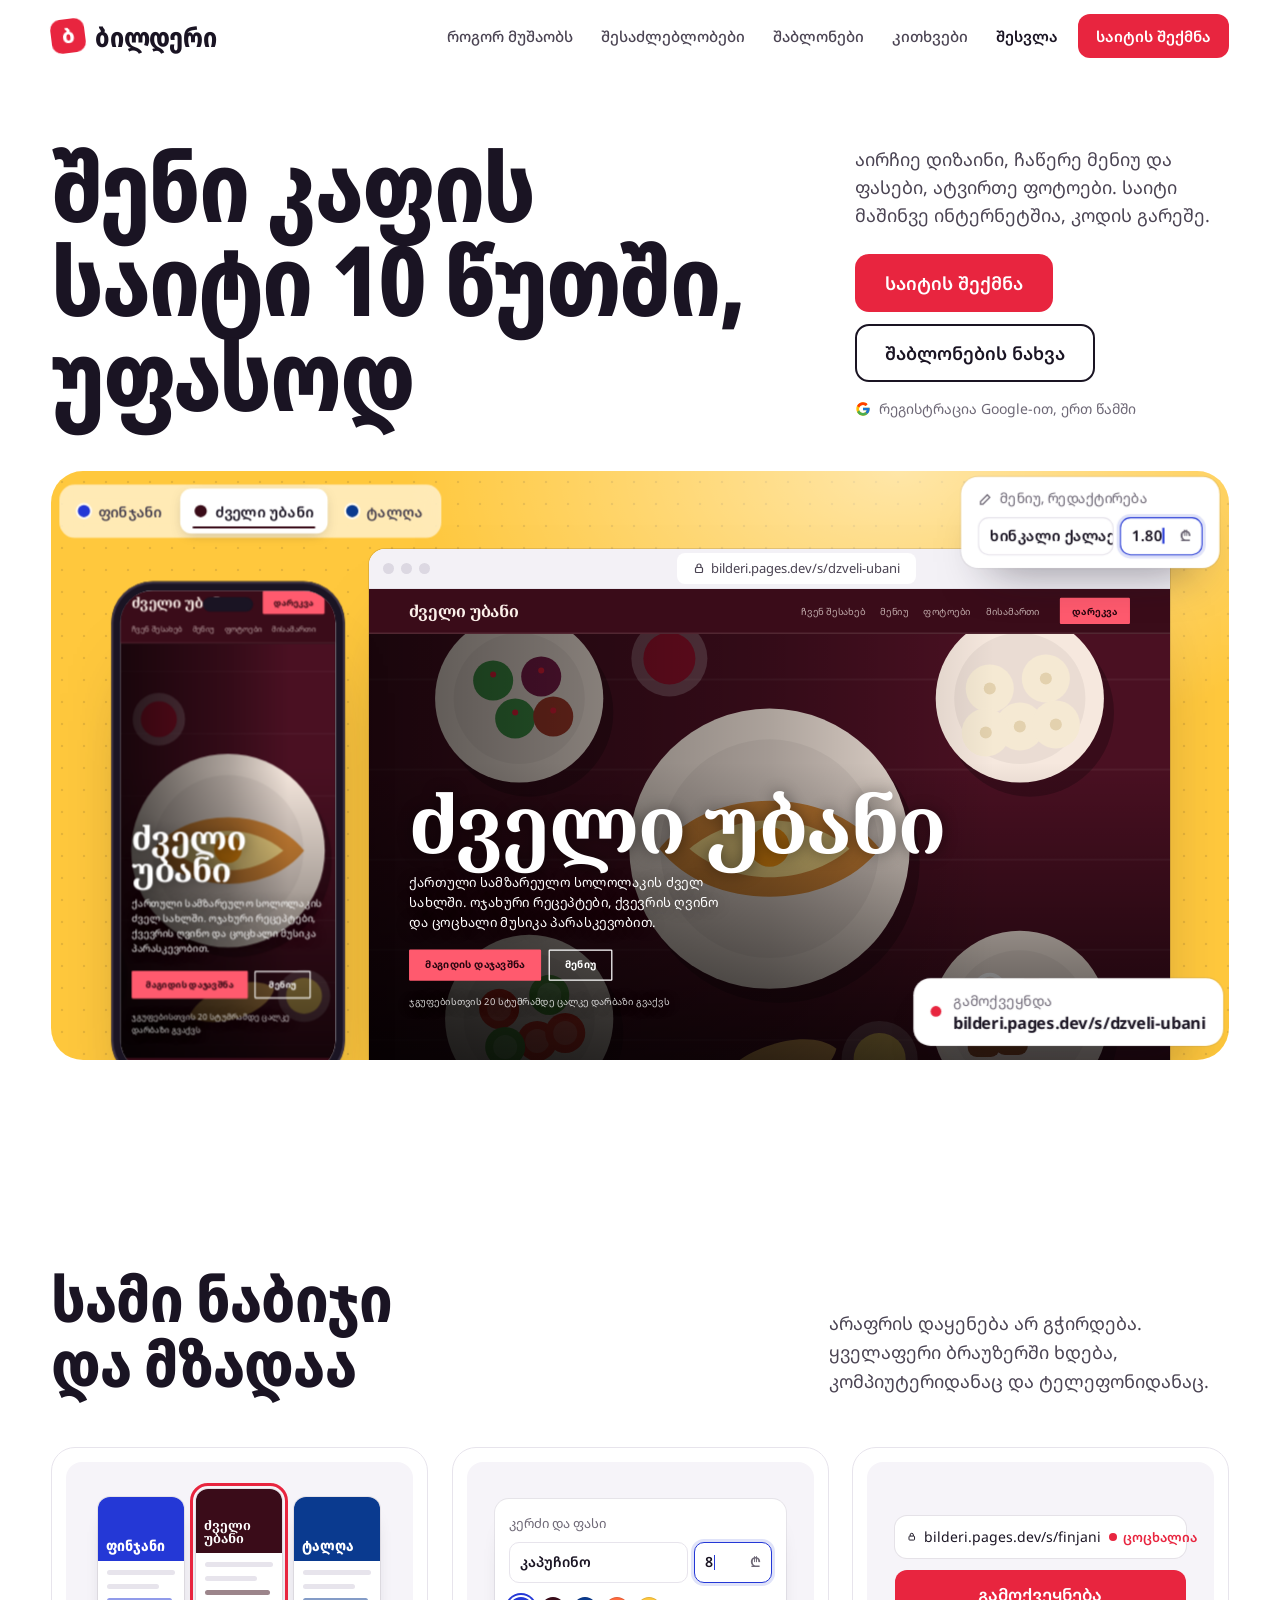
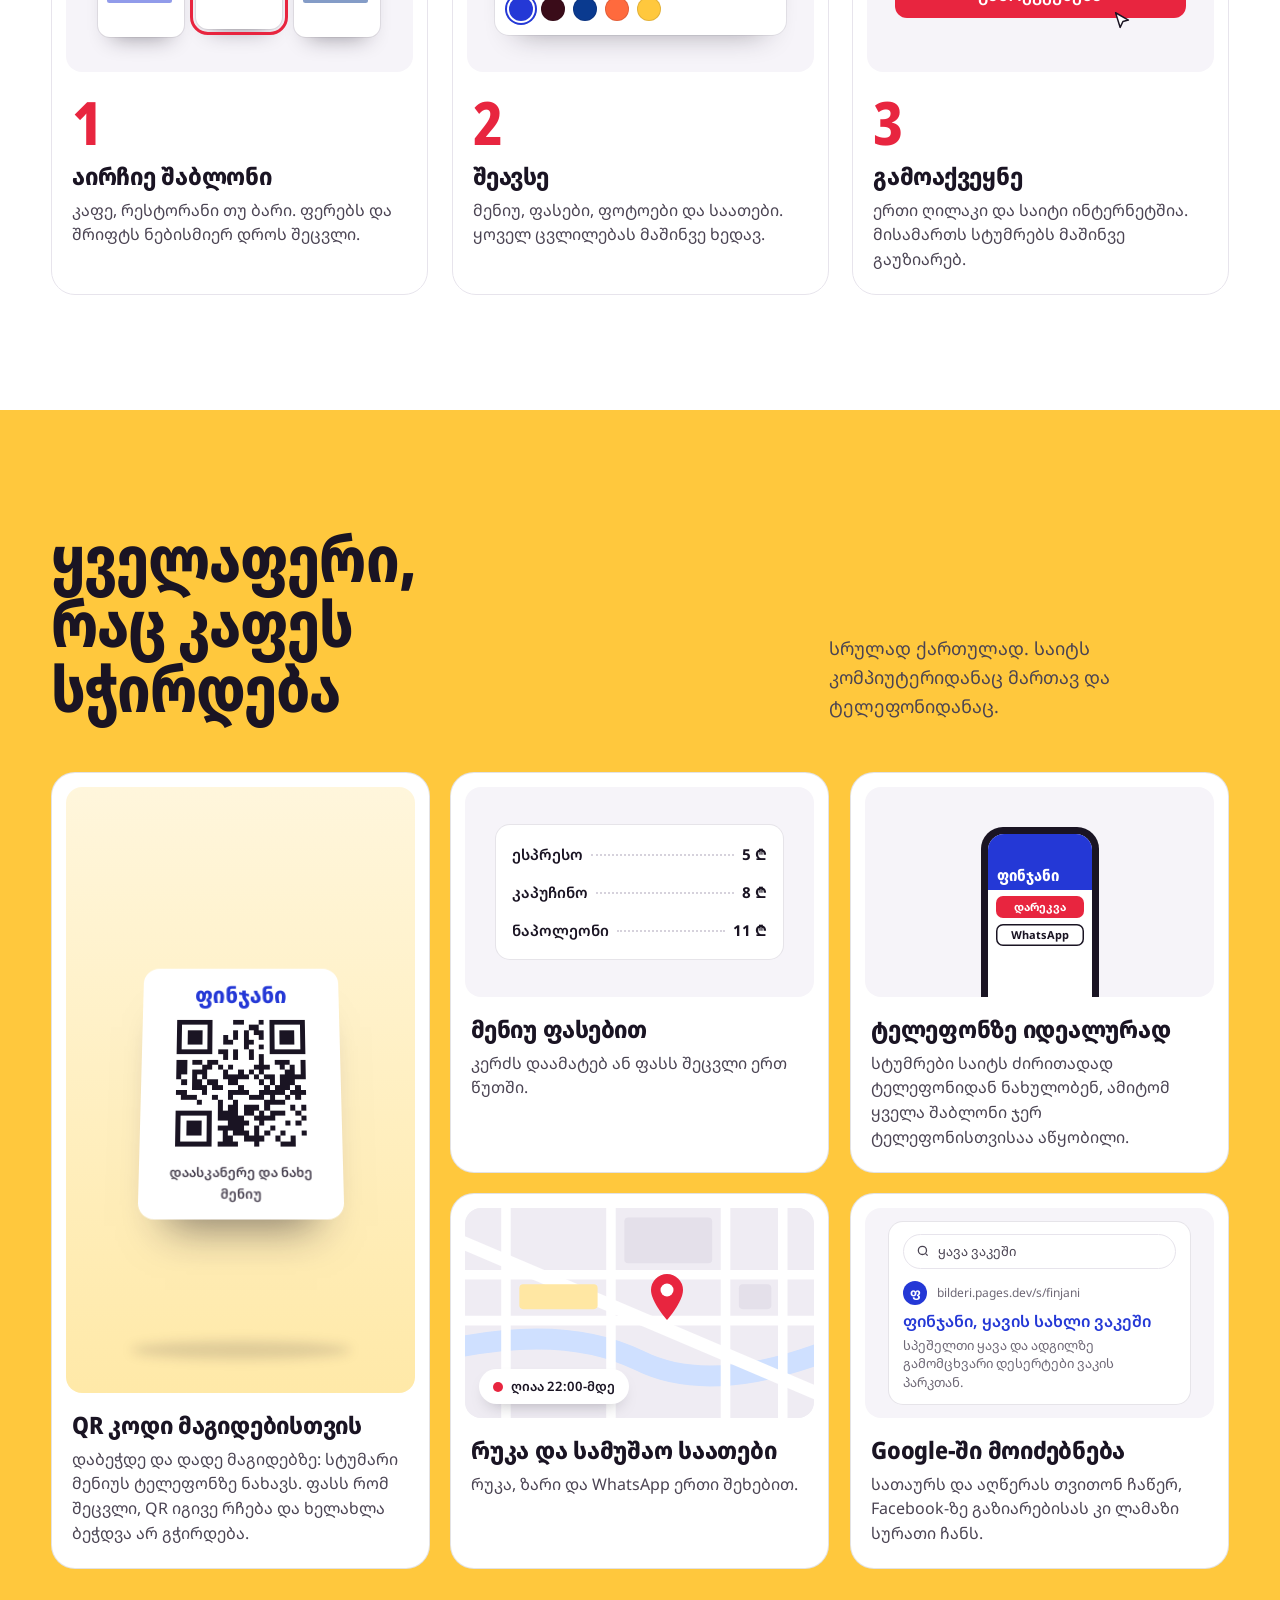
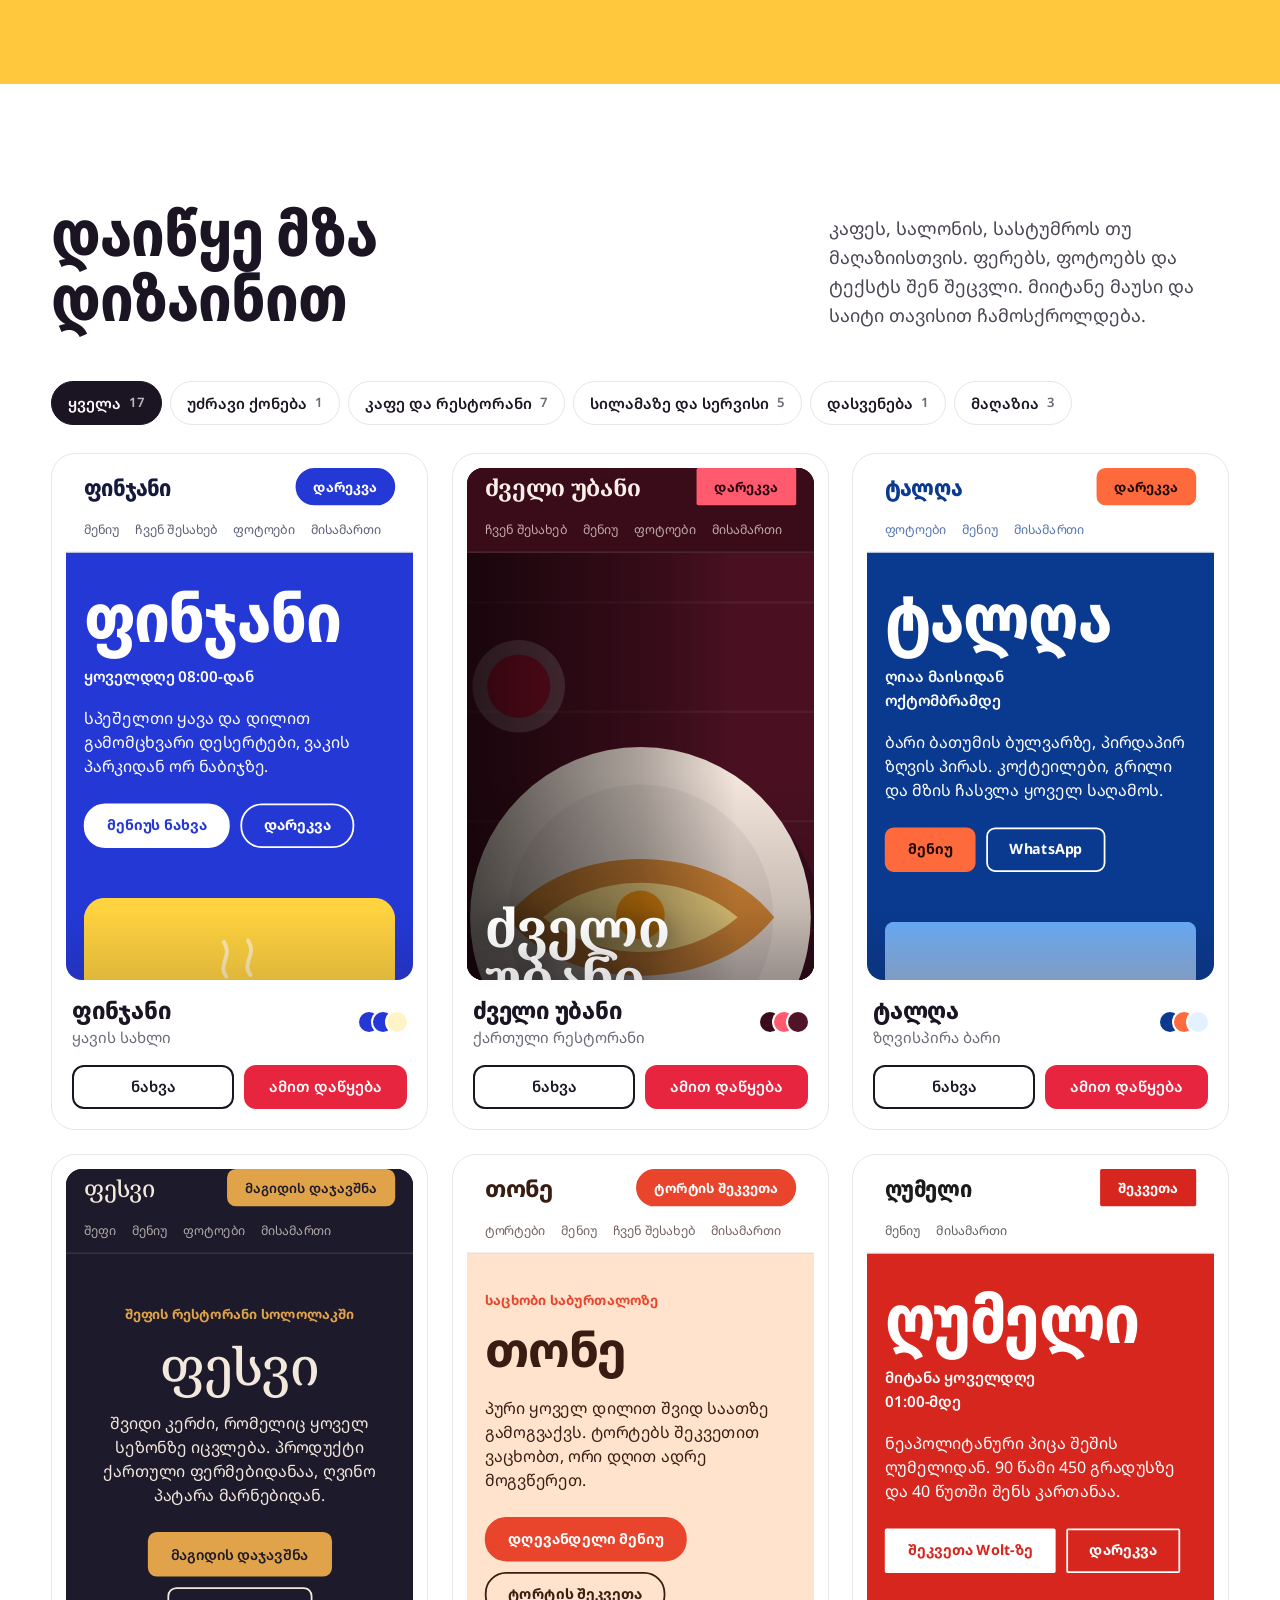
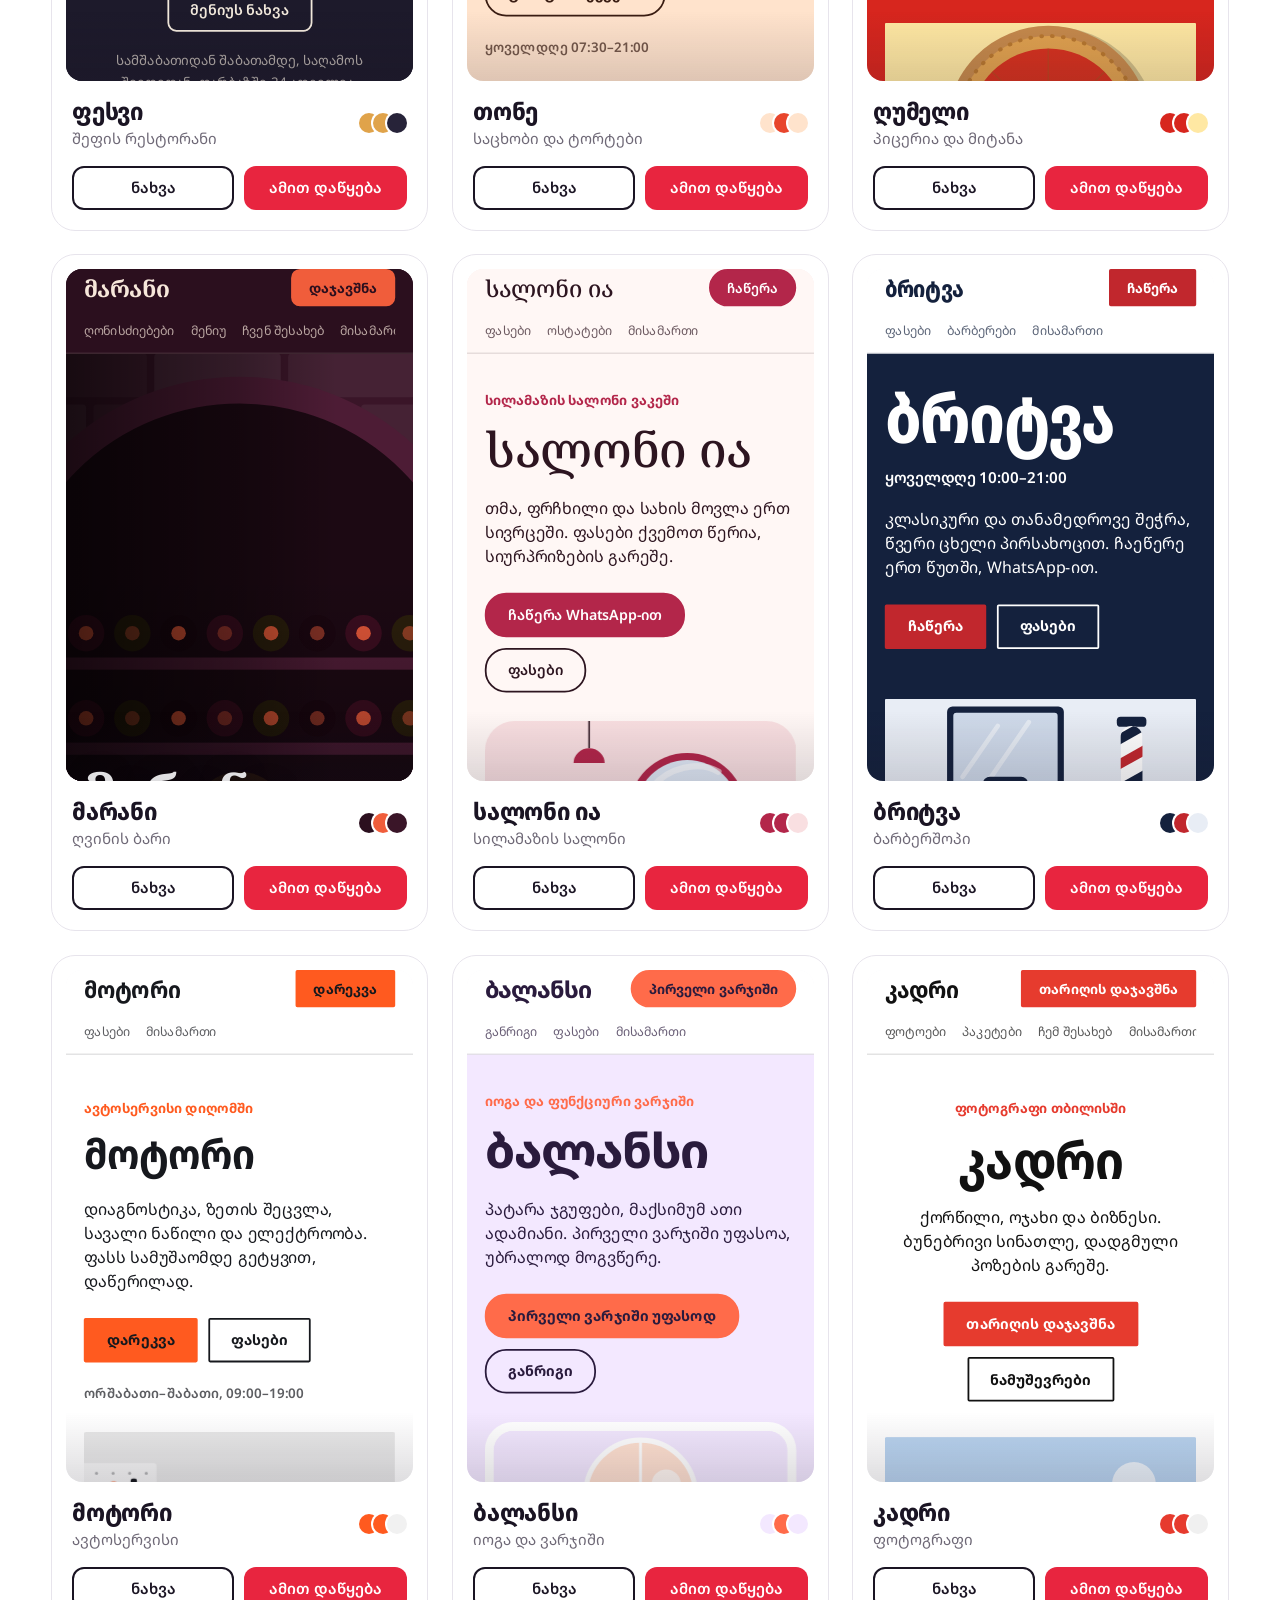
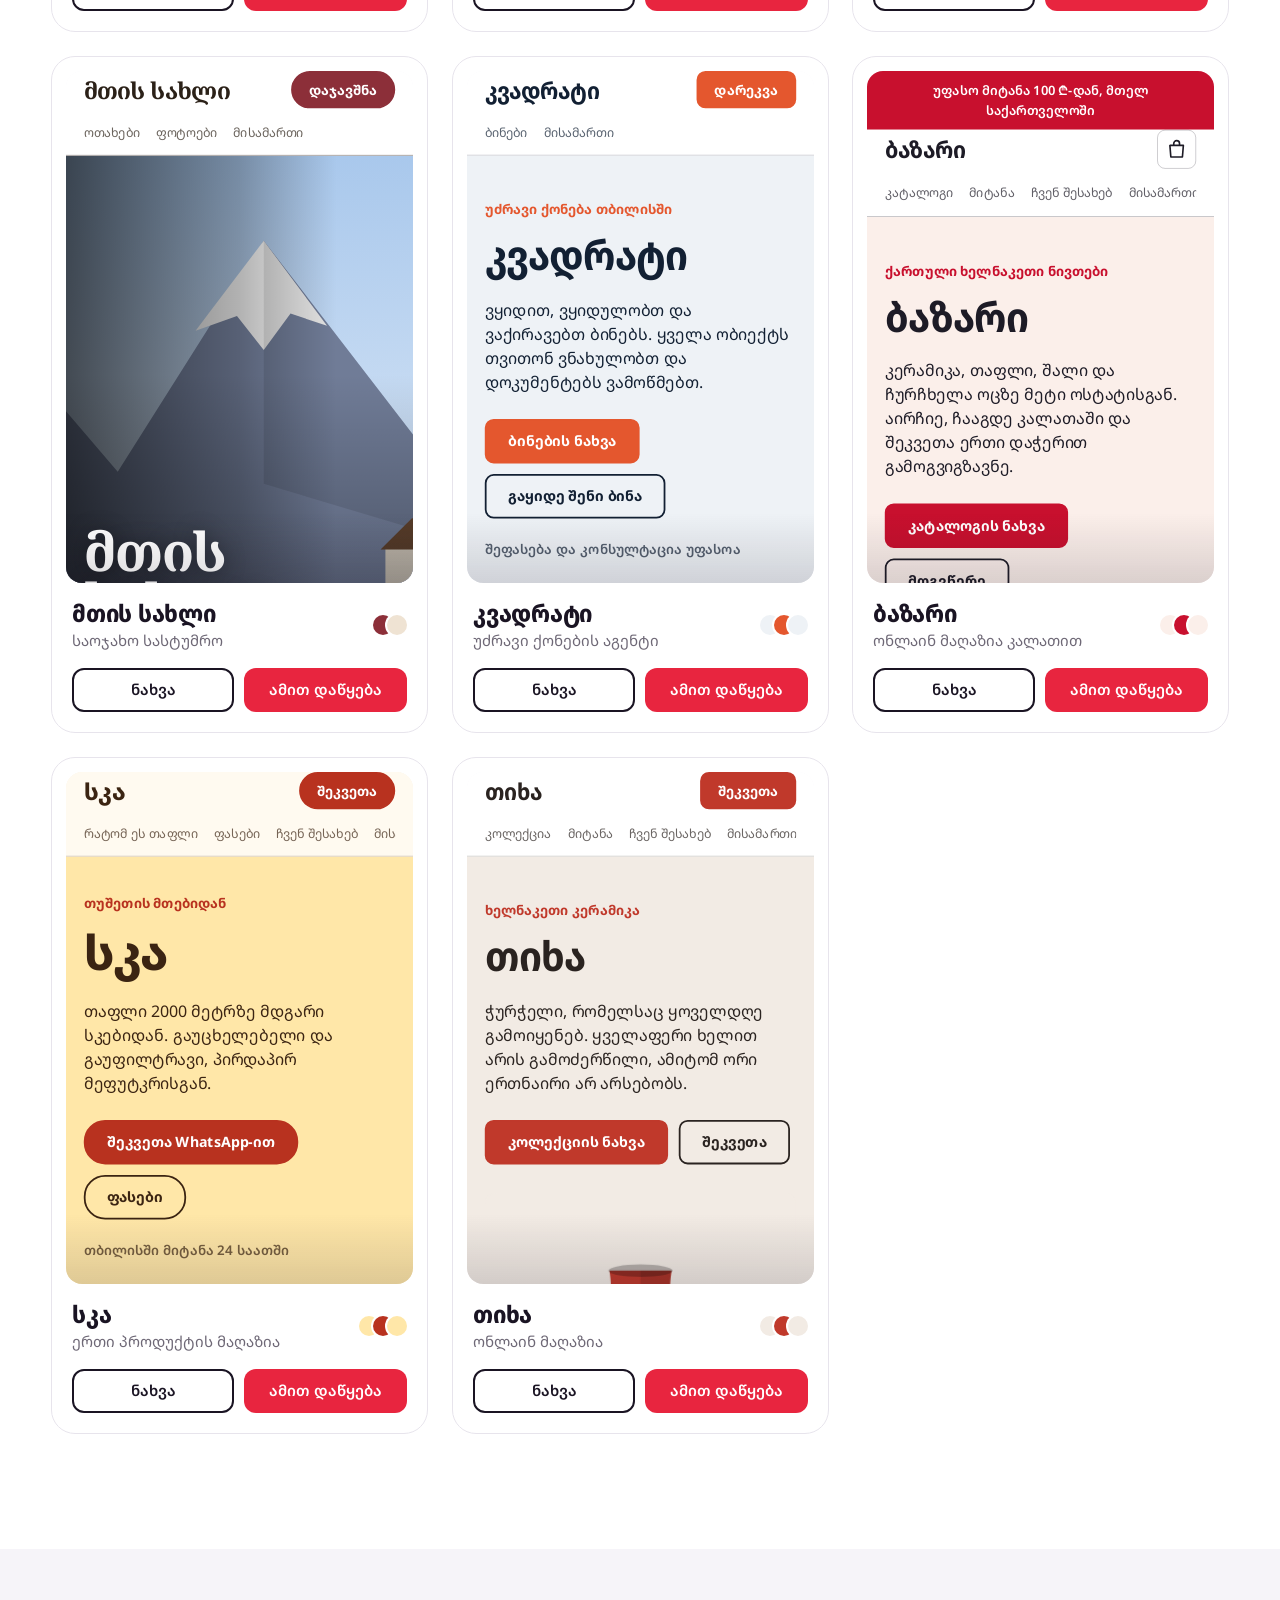
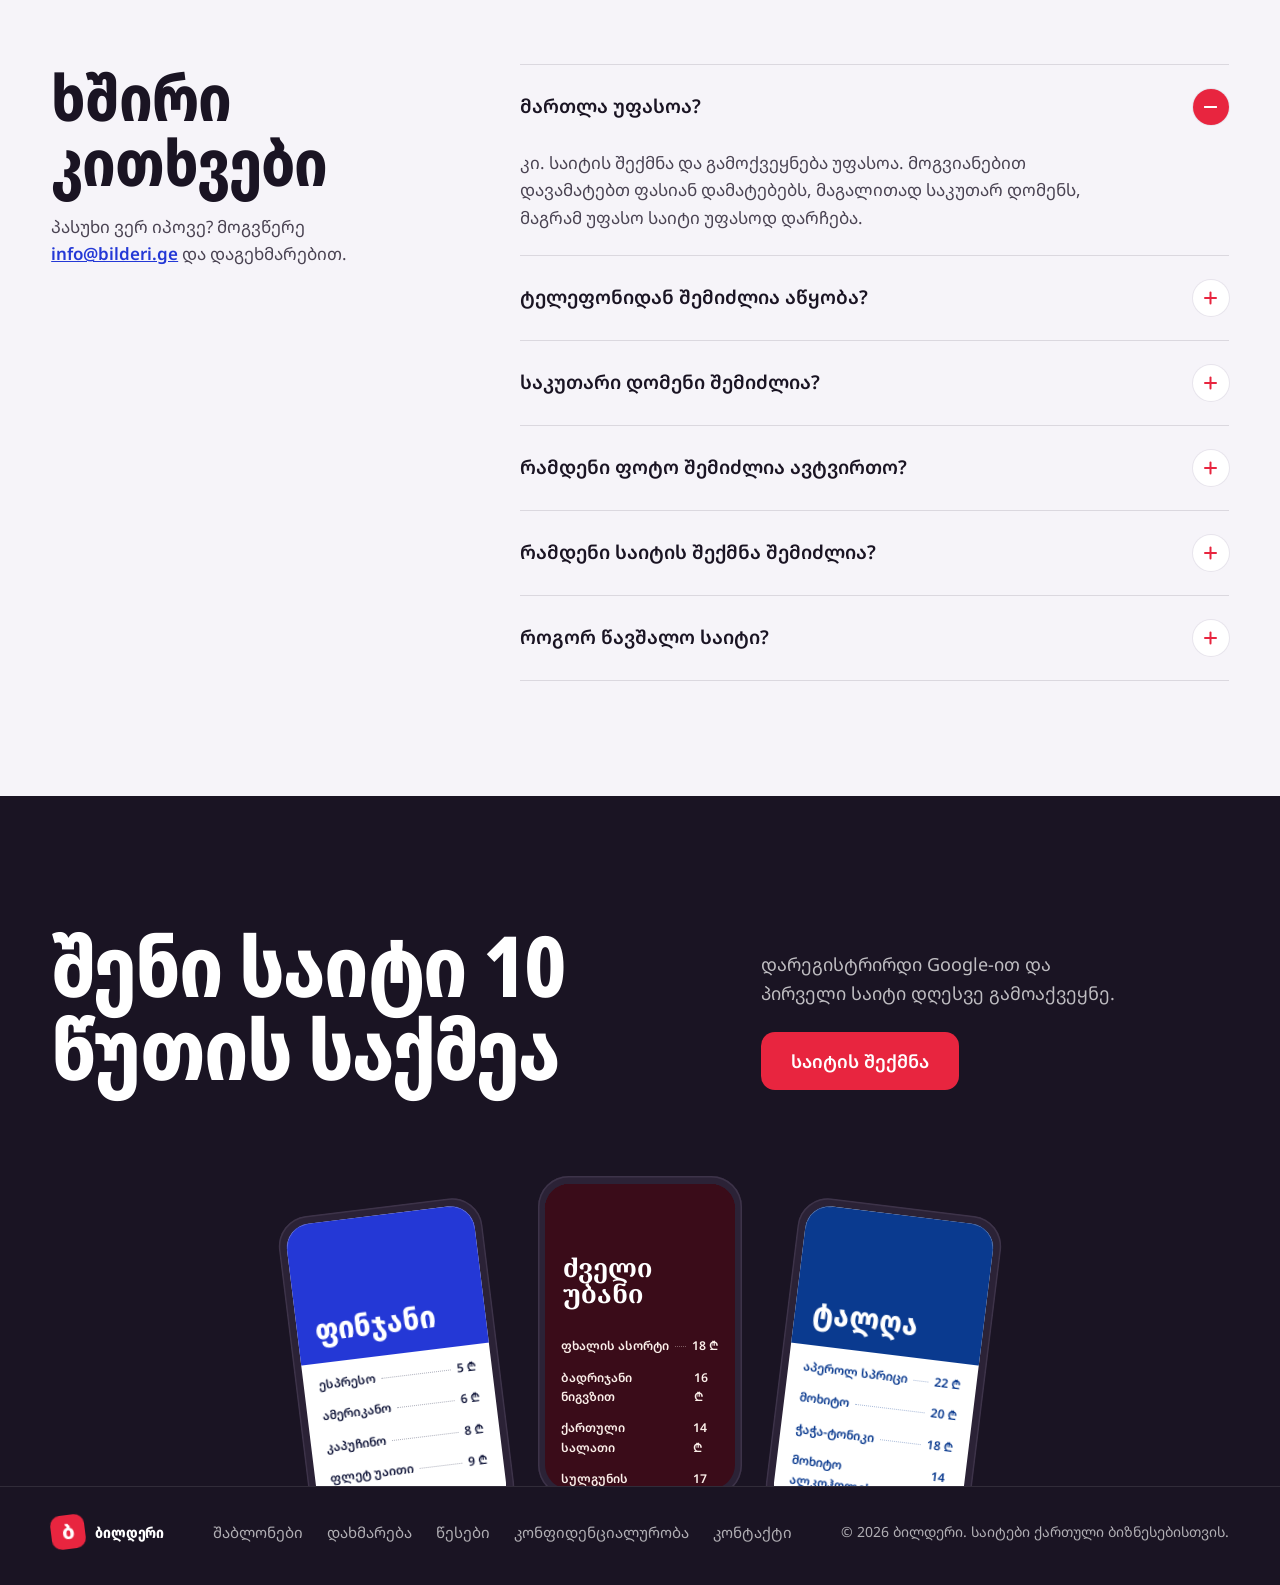
==== commit b2fa1762: "ონლაინ მაღაზიის შაბლონი: კატალოგი, პროდუქტის გვერდი, კალათა WhatsApp შეკვეთით, ადმინ პანელში პროდუქტ" ====
--- a/public/index.html
+++ b/public/index.html
@@ -539,10 +539,10 @@
   const STYLES = ['poster', 'elegant', 'warm', 'clean'];
   const DEFAULT_COLORS = { bg: '#ffffff', ink: '#16181d', surface: '#f1f2f4', accent: '#c8102e', accentInk: '#ffffff' };
   const TONES = ['base', 'surface', 'accent', 'inverse', 'custom'];
-  const LABELS = { listings: 'განცხადებები', hero: 'მთავარი ბლოკი', menu: 'მენიუ', about: 'ჩვენ შესახებ', gallery: 'ფოტოები', visit: 'მისამართი', cta: 'ბანერი', cards: 'ბარათები', reviews: 'შეფასებები', faq: 'ხშირი კითხვები', steps: 'ნაბიჯები', events: 'განრიგი' };
+  const LABELS = { shop: 'კატალოგი', listings: 'განცხადებები', hero: 'მთავარი ბლოკი', menu: 'მენიუ', about: 'ჩვენ შესახებ', gallery: 'ფოტოები', visit: 'მისამართი', cta: 'ბანერი', cards: 'ბარათები', reviews: 'შეფასებები', faq: 'ხშირი კითხვები', steps: 'ნაბიჯები', events: 'განრიგი' };
   const KINDS = { services: 'სერვისები', products: 'პროდუქტები', rooms: 'ოთახები', features: 'უპირატესობები', team: 'გუნდი', plans: 'პაკეტები' };
   const NAV_DEFAULT = { menu: 'მენიუ', about: 'ჩვენ შესახებ', gallery: 'ფოტოები', visit: 'მისამართი' };
-  const NAV_ON = { listings: true, menu: true, about: true, gallery: true, visit: true, cards: true, events: true };
+  const NAV_ON = { shop: true, listings: true, menu: true, about: true, gallery: true, visit: true, cards: true, events: true };
   const label = (s) => (s && s.type === 'cards' && KINDS[s.kind]) || LABELS[s && s.type] || '';
   const inNav = (s) => (s.inNav ?? !!NAV_ON[s.type]);
 
@@ -581,6 +581,7 @@
     dumbbell: '<path d="M6 7v10M3 9.5v5M18 7v10M21 9.5v5M6 12h12"/>',
     area: '<path d="M4 4h16v16H4z"/><path d="M4 10V4h6M20 14v6h-6"/>',
     stairs: '<path d="M4 20h4v-4h4v-4h4V8h4V4"/>',
+    bag: '<path d="M5 8h14l-1 12H6zM9 8V6a3 3 0 0 1 6 0v2"/>',
     music: '<path d="M9 18V6l11-2v12"/><circle cx="6.5" cy="18" r="2.5"/><circle cx="17.5" cy="16" r="2.5"/>'
   };
   const icon = (n) => `<svg viewBox="0 0 24 24" width="26" height="26" fill="none" stroke="currentColor" stroke-width="1.7" stroke-linecap="round" stroke-linejoin="round" aria-hidden="true">${IC[n] || IC.star}</svg>`;
@@ -609,6 +610,7 @@
   // ფასი: $125 000 ან 1 800 ₾
   const group = (n) => String(Math.round(Number(n) || 0)).replace(/\B(?=(\d{3})+(?!\d))/g, '\u00a0');
   const money = (n, cur) => (cur === '₾' ? `${group(n)}\u00a0₾` : `$${group(n)}`);
+  const gel = (n) => { const v = Math.round((Number(n) || 0) * 100) / 100; return (v % 1 ? v.toFixed(2) : String(v)).replace(/\B(?=(\d{3})+(?!\d))/g, '\u00a0') + '\u00a0₾'; };
   const DEALS = { sale: 'იყიდება', rent: 'ქირავდება', daily: 'დღიურად' };
   const STATES = { reserved: 'დაჯავშნილია', sold: 'გაყიდულია', rented: 'გაქირავებულია' };
 
@@ -862,6 +864,28 @@
       return `${open(s, i, 'band listings')}<div class="wrap">${head(s, i, 'განცხადებები')}${filters}<div class="cards lgrid" data-list>${list.map(lCard).join('') || (edit ? '<p class="lf-empty" style="display:block">განცხადებები ჯერ არ არის. დაამატე ადმინ პანელიდან.</p>' : '')}</div><p class="lf-empty" data-empty>ასეთი განცხადება ვერ მოიძებნა. შეცვალე ფილტრი.</p>${btns(s.buttons, P(i) + '.buttons')}</div></section>`;
     };
 
+    // ---------- მაღაზია ----------
+    const PR = (site.products || []).filter((x) => x && x.hidden !== true);
+    const shop = site.shop || {};
+    const pPrice = (x, cls) => `<span class="${cls || 'price'}">${gel(x.price)}${filled(x.oldPrice) && Number(x.oldPrice) > Number(x.price) ? ` <s>${gel(x.oldPrice)}</s>` : ''}</span>`;
+    const sale = (x) => (filled(x.oldPrice) && Number(x.oldPrice) > Number(x.price) ? Math.round((1 - Number(x.price) / Number(x.oldPrice)) * 100) : 0);
+    const pCard = (x) => {
+      const ph = (x.photos || [])[0], off = sale(x);
+      return `<article class="card pcard tilt${x.out ? ' done' : ''}" data-cat="${esc(x.category || '')}" data-price="${Number(x.price) || 0}" data-name="${esc(String(x.title || '').toLowerCase())}">
+${edit ? '' : `<a class="lc-link" href="${base}p/${esc(x.id)}/" aria-label="${esc(x.title)}"></a>`}<div class="lc-pic">${has(ph) ? `<img class="c-img" src="${imgSrc(ph.src)}" alt="${esc(ph.alt || x.title)}" loading="lazy" decoding="async">` : '<div class="c-img img-empty"><span>ფოტო</span></div>'}${off ? `<span class="badge">-${off}%</span>` : x.badge ? `<span class="badge">${esc(x.badge)}</span>` : ''}${x.out ? '<span class="badge b-state">ამოიწურა</span>' : ''}</div>
+<div class="c-body">${x.category ? `<span class="c-meta">${esc(x.category)}</span>` : ''}<h3>${esc(x.title)}</h3><div class="c-foot">${pPrice(x)}${x.out ? '' : `<button class="btn btn-xs p-add" type="button" data-add="${esc(x.id)}"${(x.options && x.options.values && x.options.values.length) ? ` data-pick="1">არჩევა` : `>${esc(shop.addLabel || 'კალათაში')}`}</button>`}</div></div></article>`;
+    };
+    S.shop = (s, i) => {
+      const list = PR.slice().sort((a, b) => (b.featured ? 1 : 0) - (a.featured ? 1 : 0));
+      const cats = [...new Set(list.map((x) => x.category).filter(Boolean))];
+      const bar = list.length < 2 ? '' : `<form class="lf" data-sf onsubmit="return false" aria-label="ძებნა">
+${cats.length > 1 ? `<div class="lf-seg" role="group" aria-label="კატეგორია"><button type="button" data-f="cat" data-v="" aria-pressed="true">ყველა</button>${cats.map((c2) => `<button type="button" data-f="cat" data-v="${esc(c2)}" aria-pressed="false">${esc(c2)}</button>`).join('')}</div>` : ''}
+<label class="lf-sel lf-q"><span>ძებნა</span><input type="search" data-f="q" placeholder="რას ეძებ?"></label>
+<label class="lf-sel"><span>დალაგება</span><select data-f="sort"><option value="">რჩეული</option><option value="asc">იაფიდან</option><option value="desc">ძვირიდან</option></select></label>
+<p class="lf-n" data-count aria-live="polite">${list.length} პროდუქტი</p></form>`;
+      return `${open(s, i, 'band shop')}<div class="wrap">${head(s, i, 'კატალოგი')}${bar}<div class="cards pgrid" data-plist>${list.map(pCard).join('') || (edit ? '<p class="lf-empty" style="display:block">პროდუქტები ჯერ არ არის. დაამატე ადმინ პანელიდან.</p>' : '')}</div><p class="lf-empty" data-empty>ვერაფერი მოიძებნა. სცადე სხვა სიტყვა.</p>${btns(s.buttons, P(i) + '.buttons')}</div></section>`;
+    };
+
     const all = (site.sections || []).map((s, i) => ({ s, i })).filter(({ s }) => s && s.enabled !== false && S[s.type]);
 
     const b = site.brand || {};
@@ -873,7 +897,7 @@
     const showNb = nb.show !== false && (nb.link || c.phone);
     const nbHref = href(nb.link || '@phone');
     const nav = `<header class="nav tone-base"><div class="wrap nav-in"><a class="brand" href="${base || '#top'}">${logo}${showName ? `<span${E('name')}>${esc(site.name)}</span>` : ''}</a>
-<nav aria-label="გვერდის ნაწილები">${navLinks}</nav>${showNb ? `<a class="btn btn-sm" href="${nbHref}"${edit ? ' data-btn="navButton"' : ''}><span${E('navButton.label')}>${esc(nb.label ?? 'დარეკვა')}</span></a>` : ''}</div></header>`;
+<nav aria-label="გვერდის ნაწილები">${navLinks}</nav>${PR.length && !edit ? `<button class="cart-btn" type="button" data-cart-open aria-label="კალათა">${icon('bag')}<span data-cart-n hidden>0</span></button>` : ''}${showNb ? `<a class="btn btn-sm" href="${nbHref}"${edit ? ' data-btn="navButton"' : ''}><span${E('navButton.label')}>${esc(nb.label ?? 'დარეკვა')}</span></a>` : ''}</div></header>`;
     const bar = showNb && nb.bar ? `<div class="mbar tone-base"><a class="btn" href="${nbHref}">${esc(nb.label ?? 'დარეკვა')}</a></div>` : '';
 
     const f = site.footer || {};
@@ -886,7 +910,7 @@
     const st = STYLES.includes(t.style) ? t.style : 'poster';
     const col = (n) => color(k[n], DEFAULT_COLORS[n]);
     const lh = Math.min(96, Math.max(20, Number(b.logoHeight) || 36));
-    const css = `:root{--bg:${col('bg')};--ink:${col('ink')};--surface:${col('surface')};--accent:${col('accent')};--accent-ink:${col('accentInk')};--r:${CORNERS[t.corners] || CORNERS.soft};--display:${fo.display};--dw:${fo.weight};--ds:${fo.stretch};--dt:${fo.track};--logo-h:${lh}px}\n` + BASE_CSS + SECTIONS_CSS + (site.listings ? LIST_CSS : '') + SKIN_CSS;
+    const css = `:root{--bg:${col('bg')};--ink:${col('ink')};--surface:${col('surface')};--accent:${col('accent')};--accent-ink:${col('accentInk')};--r:${CORNERS[t.corners] || CORNERS.soft};--display:${fo.display};--dw:${fo.weight};--ds:${fo.stretch};--dt:${fo.track};--logo-h:${lh}px}\n` + BASE_CSS + SECTIONS_CSS + (site.listings || site.products ? LIST_CSS : '') + SKIN_CSS;
 
     const meta = site.meta || {};
     const title = meta.title || site.name || '';
@@ -933,10 +957,45 @@
       headX = `<title>${esc(L.title)}, ${esc(site.name)}</title><meta name="description" content="${esc(String(L.desc || L.title).slice(0, 160))}">
 <meta property="og:title" content="${esc(L.title)}"><meta property="og:description" content="${esc(lPrice(L).replace(/<[^>]+>/g, ''))}">${cover && !cover.startsWith('data:') ? `<meta property="og:image" content="${cover}">` : ''}
 ${b.favicon && imgSrc(b.favicon) ? `<link rel="icon" href="${imgSrc(b.favicon)}">` : ''}`;
+    } else if (pageId && PR.find((x) => x.id === pageId)) {
+      const X = PR.find((x) => x.id === pageId);
+      const photos = (X.photos || []).filter(has), off = sale(X);
+      const opts = X.options && (X.options.values || []).filter(Boolean);
+      const specs = (X.specs || []).filter((r) => r && r[0] && r[1]).map(([k2, v]) => `<div><dt>${esc(k2)}</dt><dd>${esc(v)}</dd></div>`).join('');
+      const related = PR.filter((x) => x.id !== X.id && !x.out && (x.category || '') === (X.category || '')).concat(PR.filter((x) => x.id !== X.id && !x.out && (x.category || '') !== (X.category || ''))).slice(0, 4);
+      const shopSec = (site.sections || []).find((x) => x.type === 'shop');
+      main = `<section class="band lpage tone-base"><div class="wrap">
+<a class="back" href="${base}#${esc(shopSec ? shopSec.id || 'shop' : 'top')}">← ${esc(shopSec && shopSec.title ? shopSec.title : 'კატალოგი')}</a>
+<div class="pp" data-prod>${photos.length ? `<div class="lp-gal pp-gal${photos.length === 1 ? ' one' : ''}"><figure class="lp-main"><img src="${imgSrc(photos[0].src)}" alt="${esc(photos[0].alt || X.title)}" fetchpriority="high" data-main></figure>${photos.length > 1 ? `<div class="lp-thumbs">${photos.slice(0, 8).map((ph, k) => `<button type="button" data-src="${imgSrc(ph.src)}" aria-label="ფოტო ${k + 1}"${k === 0 ? ' aria-current="true"' : ''}><img src="${imgSrc(ph.src)}" alt="" loading="lazy"></button>`).join('')}</div>` : ''}</div>` : '<div></div>'}
+<div class="pp-info">${X.category ? `<p class="kicker">${esc(X.category)}</p>` : ''}<h1>${esc(X.title)}</h1>
+<div class="pp-price">${pPrice(X, 'lp-price')}${off ? `<span class="badge pp-off">-${off}%</span>` : ''}</div>
+<p class="pp-stock${X.out ? ' out' : ''}">${X.out ? 'ამჟამად ამოიწურა' : 'მარაგშია'}</p>
+${X.short ? `<p class="pp-short">${esc(X.short)}</p>` : ''}
+${opts && opts.length ? `<div class="pp-opt"><span>${esc(X.options.name || 'ვარიანტი')}</span><div>${opts.map((v, k) => `<button type="button" data-opt="${esc((X.options.name || 'ვარიანტი') + ': ' + v)}" aria-pressed="${k === 0}">${esc(v)}</button>`).join('')}</div></div>` : ''}
+${X.out ? `<div class="actions"><a class="btn" href="${orderHref({ orderText: 'გამარჯობა! როდის გექნებათ:' }, X.title)}">მომწერეთ, როცა შემოვა</a></div>` : `<div class="pp-buy"><div class="pp-qty"><button type="button" data-step="-1" aria-label="ნაკლები">−</button><input data-qty value="1" inputmode="numeric" aria-label="რაოდენობა"><button type="button" data-step="1" aria-label="მეტი">+</button></div><button class="btn" type="button" data-add="${esc(X.id)}">კალათაში დამატება</button><button class="btn btn-alt" type="button" data-add="${esc(X.id)}" data-buy>ყიდვა ახლავე</button></div>`}
+<ul class="pp-perks">${shop.delivery ? `<li>${icon('truck')}<span>${esc(shop.delivery)}</span></li>` : ''}${shop.returns ? `<li>${icon('refresh')}<span>${esc(shop.returns)}</span></li>` : ''}${shop.payment ? `<li>${icon('card')}<span>${esc(shop.payment)}</span></li>` : ''}</ul>
+</div></div>
+<div class="lp-grid pp-more"><div class="lp-body">${X.desc ? `<h2>აღწერა</h2>${String(X.desc).split(/\n+/).filter(Boolean).map((t2) => `<p>${esc(t2)}</p>`).join('')}` : ''}${specs ? `<h2>დეტალები</h2><dl class="lp-specs">${specs}</dl>` : ''}</div></div>
+${related.length ? `<div class="lp-sim"><h2>შეიძლება მოგეწონოს</h2><div class="cards pgrid">${related.map(pCard).join('')}</div></div>` : ''}
+</div></section>`;
+      const cover = photos[0] ? imgSrc(photos[0].src) : '';
+      headX = `<title>${esc(X.title)}, ${esc(site.name)}</title><meta name="description" content="${esc(String(X.short || X.desc || X.title).slice(0, 160))}">
+<meta property="og:title" content="${esc(X.title)}"><meta property="og:description" content="${esc(gel(X.price))}">${cover && !cover.startsWith('data:') ? `<meta property="og:image" content="${cover}">` : ''}
+${b.favicon && imgSrc(b.favicon) ? `<link rel="icon" href="${imgSrc(b.favicon)}">` : ''}`;
     } else if (pageId) {
       main = `<section class="band tone-base"><div class="wrap"><h1 style="font-size:clamp(40px,6vw,72px)">განცხადება ვერ მოიძებნა</h1><p>შეიძლება უკვე წაიშალა.</p><div class="actions"><a class="btn" href="${base}">ყველა განცხადება</a></div></div></section>`;
     }
-    const body = `<div class="site st-${st}${t.font === 'classic' ? ' f-classic' : ''}${bar ? ' has-bar' : ''}">${nav}<main>${main}</main>${footer}${bar}</div>`;
+    const notice = site.notice ? `<div class="notice tone-accent"${E('notice')}>${esc(site.notice)}</div>` : '';
+    const wnum = String(c.whatsapp || c.phone || '').replace(/\D/g, '');
+    const cartUi = PR.length && !edit ? `<button class="btn cart-fab" type="button" data-cart-open hidden>${icon('bag')}კალათა <span data-cart-n>0</span></button>
+<div class="cart" data-cart aria-hidden="true"><div class="ct-box tone-base" role="dialog" aria-modal="true" aria-label="კალათა"><div class="ct-head"><h2>კალათა</h2><button class="ct-x" type="button" data-cart-close aria-label="დახურვა">×</button></div>
+<div class="ct-list" data-cart-list></div>${shop.freeFrom ? '<p class="ct-free" data-free></p>' : ''}
+<form class="ct-form" onsubmit="return false"><label>სახელი<input name="name" autocomplete="name"></label><label>ტელეფონი<input name="phone" inputmode="tel" autocomplete="tel"></label><label class="w">მისამართი<input name="addr" autocomplete="street-address" placeholder="ქალაქი, ქუჩა, სადარბაზო"></label><label class="w">კომენტარი<input name="note" placeholder="მაგ. დარეკეთ მოსვლამდე"></label></form>
+<dl class="ct-sum"><div><dt>პროდუქტები</dt><dd data-sub></dd></div><div><dt>მიტანა</dt><dd data-fee></dd></div><div class="tot"><dt>ჯამი</dt><dd data-tot></dd></div></dl>
+<button class="btn ct-send" type="button" data-send>შეკვეთის გაგზავნა WhatsApp-ით</button><p class="ct-note">შეკვეთა WhatsApp-ში გაიგზავნება და დაგიკავშირდებით დასადასტურებლად. გადახდა მიტანისას ან გადარიცხვით.</p></div></div>
+<div class="ct-toast" data-toast role="status">კალათაში დაემატა</div>
+<script type="application/json" id="shop-data">${JSON.stringify({ k: site.slug || site.name || 'shop', w: wnum, t: c.phone || '', f: Number(shop.fee) || 0, free: Number(shop.freeFrom) || 0, p: PR.map((x) => ({ id: x.id, t: x.title, p: Number(x.price) || 0, img: (x.photos || [])[0] && has(x.photos[0]) ? imgSrc(x.photos[0].src).replace(/&amp;/g, '&') : '' })) }).replace(/</g, '\\u003c')}<\/script>` : '';
+    const body = `${notice}<div class="site st-${st}${t.font === 'classic' ? ' f-classic' : ''}${bar ? ' has-bar' : ''}">${nav}<main>${main}</main>${footer}${bar}${cartUi}</div>`;
     return { css, body, head: headX };
   }
 
@@ -1264,6 +1323,71 @@
 .calc-note{margin:0;font-size:13.5px;color:var(--m)}
 .lp-sim{margin-top:clamp(48px,6vw,88px)}
 .lp-sim h2{font-size:clamp(28px,3vw,40px);margin-bottom:24px}
+.notice{padding:10px max(5vw,20px);text-align:center;font-size:14.5px;font-weight:600;background:var(--accent);color:var(--accent-ink)}
+.pgrid{grid-template-columns:repeat(auto-fill,minmax(min(100%,240px),1fr))}
+.pcard .c-img,.pcard .img-empty{aspect-ratio:1/1}
+.pcard h3{font-size:17px;line-height:1.3}
+.pcard .p-add{position:relative;z-index:3}
+.lf-q input{min-height:44px;min-width:200px;padding:0 12px;border:1px solid var(--l);border-radius:calc(var(--r) * .7);background:var(--b);color:var(--t);font:inherit;font-size:15px}
+.cart-btn{position:relative;display:grid;place-items:center;width:44px;height:44px;border:1px solid var(--l);border-radius:calc(var(--r) * .7 + 2px);background:transparent;color:var(--t);cursor:pointer}
+.cart-btn [data-cart-n]{position:absolute;top:-6px;right:-6px;min-width:20px;height:20px;padding:0 5px;border-radius:99px;background:var(--accent);color:var(--accent-ink);font-size:12px;font-weight:700;display:grid;place-items:center}
+.cart-btn [data-cart-n][hidden]{display:none}
+.cart-fab{position:fixed;right:16px;bottom:16px;z-index:25;gap:8px;--bb:var(--accent);--bi:var(--accent-ink);box-shadow:0 14px 30px -12px rgba(0,0,0,.5)}
+.cart-fab[hidden]{display:none}
+.cart{position:fixed;inset:0;z-index:40;background:rgba(0,0,0,.45);opacity:0;visibility:hidden;transition:opacity .25s,visibility .25s}
+.cart.open{opacity:1;visibility:visible}
+.ct-box{position:absolute;top:0;right:0;bottom:0;width:min(440px,100%);display:flex;flex-direction:column;gap:14px;padding:20px;overflow:auto;background:var(--b);color:var(--t);transform:translateX(100%);transition:transform .3s cubic-bezier(.2,.7,.2,1)}
+.cart.open .ct-box{transform:none}
+.ct-head{display:flex;justify-content:space-between;align-items:center}
+.ct-head h2{font-size:30px}
+.ct-x{width:44px;height:44px;border:1px solid var(--l);border-radius:12px;background:transparent;color:var(--t);font-size:24px;cursor:pointer}
+.ct-row{display:grid;grid-template-columns:60px minmax(0,1fr) auto;gap:12px;align-items:center;padding:10px 0;border-bottom:1px solid var(--l)}
+.ct-row img,.ct-ph{width:60px;height:60px;border-radius:10px;object-fit:cover;background:var(--cb)}
+.ct-row b{display:block;font-size:15px;line-height:1.3}
+.ct-row small{display:block;font-size:13px;color:var(--m)}
+.ct-q{display:flex;align-items:center;gap:6px}
+.ct-q button{width:32px;height:32px;border:1px solid var(--l);border-radius:9px;background:transparent;color:var(--t);font-size:18px;cursor:pointer}
+.ct-empty{color:var(--m);margin:10px 0}
+.ct-free{margin:0;padding:10px 12px;border-radius:10px;background:var(--cb);font-size:14px;font-weight:600}
+.ct-form{display:grid;grid-template-columns:1fr 1fr;gap:10px}
+.ct-form label{display:grid;gap:4px;font-size:13px;font-weight:600;color:var(--m)}
+.ct-form .w{grid-column:1/-1}
+.ct-form input{min-height:44px;padding:0 12px;border:1px solid var(--l);border-radius:10px;background:var(--b);color:var(--t);font:inherit;font-size:15px}
+.ct-sum{margin:0;display:grid;gap:6px}
+.ct-sum div{display:flex;justify-content:space-between}
+.ct-sum dt{color:var(--m)}
+.ct-sum dd{margin:0;font-weight:700}
+.ct-sum .tot{padding-top:8px;border-top:1px solid var(--l);font-size:19px}
+.ct-send:disabled{opacity:.5;cursor:default;transform:none}
+.ct-note{margin:0;font-size:13px;color:var(--m)}
+.ct-toast{position:fixed;left:50%;bottom:24px;z-index:45;transform:translate(-50%,16px);padding:12px 18px;border-radius:12px;background:var(--ink);color:var(--bg);font-weight:600;opacity:0;pointer-events:none;transition:opacity .2s,transform .2s}
+.ct-toast.on{opacity:1;transform:translate(-50%,0)}
+.pp{display:grid;grid-template-columns:minmax(0,7fr) minmax(0,5fr);gap:clamp(28px,5vw,72px);align-items:start}
+.pp-gal{margin:0}
+.pp-gal .lp-main img{aspect-ratio:1/1}
+.pp-info h1{font-size:clamp(32px,4vw,52px);line-height:1.04;margin-bottom:16px}
+.pp-price{display:flex;align-items:center;gap:12px}
+.pp-price .lp-price{display:inline;color:var(--t)}
+.pp-price s{font-size:20px}
+.pp-off{position:static}
+.pp-stock{margin:10px 0 0;font-weight:700;color:var(--hi)}
+.pp-stock.out{color:var(--m)}
+.pp-short{margin:16px 0 0;color:var(--m);max-width:46ch}
+.pp-opt{margin-top:22px}
+.pp-opt>span{display:block;font-size:14px;font-weight:700;margin-bottom:8px}
+.pp-opt div{display:flex;flex-wrap:wrap;gap:8px}
+.pp-opt button{min-width:52px;min-height:44px;padding:0 14px;border:1.5px solid var(--l);border-radius:calc(var(--r) * .7);background:transparent;color:var(--t);font:inherit;font-weight:600;cursor:pointer}
+.pp-opt button[aria-pressed=true]{border-color:var(--t);background:var(--t);color:var(--b)}
+.pp-buy{display:flex;flex-wrap:wrap;gap:10px;margin-top:24px}
+.pp-buy .btn{flex:1 1 160px}
+.pp-qty{display:flex;align-items:center;border:1.5px solid var(--l);border-radius:var(--r)}
+.pp-qty button{width:44px;height:46px;border:0;background:transparent;color:var(--t);font-size:20px;cursor:pointer}
+.pp-qty input{width:40px;border:0;background:transparent;color:var(--t);text-align:center;font:inherit;font-weight:700}
+.pp-perks{list-style:none;margin:26px 0 0;padding:16px 0 0;border-top:1px solid var(--l);display:grid;gap:12px}
+.pp-perks li{display:flex;gap:12px;align-items:flex-start;font-size:15px}
+.pp-perks svg{width:22px;height:22px;color:var(--hi)}
+.pp-more{margin-top:clamp(36px,5vw,64px)}
+@media(max-width:860px){.pp{grid-template-columns:minmax(0,1fr)}.nav .cart-btn{margin-left:auto}}
 @media(max-width:860px){.lp-grid{grid-template-columns:minmax(0,1fr)}.lp-side{position:static;order:-1}.lp-gal{grid-template-columns:minmax(0,1fr)}.lp-thumbs{grid-template-columns:repeat(4,1fr)}}
 @media(max-width:600px){.lp-specs{grid-template-columns:minmax(0,1fr)}.calc-in{grid-template-columns:minmax(0,1fr)}.lp-price{justify-items:start}.lf-sel{flex:1 1 40%}.lf-sel select{width:100%;min-width:0}.lf-n{margin:0;width:100%}}
 `;
@@ -1331,6 +1455,8 @@
   // ფილტრები, ფოტოების გადართვა და იპოთეკის კალკულატორი (მხოლოდ გამოქვეყნებულ საიტზე)
   const LIST_JS = `(function(){var d=document;d.querySelectorAll('[data-lf]').forEach(function(f){var sec=f.closest('section'),box=sec.querySelector('[data-list]'),cards=[].slice.call(box.children),st={deal:'',district:'',rooms:'',sort:''},cnt=f.querySelector('[data-count]'),emp=sec.querySelector('[data-empty]');function run(){var n=0;cards.forEach(function(c){var ok=(!st.deal||c.dataset.deal===st.deal)&&(!st.district||c.dataset.district===st.district)&&(!st.rooms||(st.rooms==='4'?+c.dataset.rooms>=4:c.dataset.rooms===st.rooms));c.hidden=!ok;if(ok)n++});var s=cards.slice();if(st.sort)s.sort(function(a,b){return(st.sort==='asc'?1:-1)*(+a.dataset.price-+b.dataset.price)});s.forEach(function(c){box.appendChild(c)});if(cnt)cnt.textContent=n+' განცხადება';if(emp)emp.style.display=n?'none':'block'}f.addEventListener('click',function(e){var b=e.target.closest('button[data-f]');if(!b)return;st[b.dataset.f]=b.dataset.v;f.querySelectorAll('button[data-f="'+b.dataset.f+'"]').forEach(function(x){x.setAttribute('aria-pressed',String(x===b))});run()});f.addEventListener('change',function(e){var t=e.target;if(t.dataset.f){st[t.dataset.f]=t.value;run()}})});var m=d.querySelector('[data-main]');d.querySelectorAll('.lp-thumbs button').forEach(function(b){b.addEventListener('click',function(){m.src=b.dataset.src;d.querySelectorAll('.lp-thumbs button').forEach(function(x){x.removeAttribute('aria-current')});b.setAttribute('aria-current','true')})});var c=d.querySelector('[data-calc]');if(c){var g=function(k){return+c.querySelector('[data-c="'+k+'"]').value};var calc=function(){var P=+c.dataset.price*(1-g('down')/100),r=g('rate')/1200,n=g('years')*12,v=P*r/(1-Math.pow(1+r,-n));var t=String(Math.round(v)).replace(/\\B(?=(\\d{3})+(?!\\d))/g,'\\u00a0');c.querySelector('[data-c="out"]').textContent=c.dataset.cur==='₾'?t+'\\u00a0₾':'$'+t};c.addEventListener('change',calc);calc()}})();`;
 
+  const SHOP_JS = `(function(){var d=document,data;try{data=JSON.parse(d.getElementById('shop-data').textContent)}catch(e){return}var K='bilderi-cart:'+data.k,cart=[];try{cart=JSON.parse(localStorage.getItem(K)||'[]')}catch(e){}var P={};data.p.forEach(function(x){P[x.id]=x});cart=cart.filter(function(i){return P[i.id]&&i.q>0});function save(){try{localStorage.setItem(K,JSON.stringify(cart))}catch(e){}}function esc(s){return String(s).replace(/[&<>"]/g,function(c){return{'&':'&amp;','<':'&lt;','>':'&gt;','"':'&quot;'}[c]})}function fmt(n){n=Math.round(n*100)/100;var s=(n%1?n.toFixed(2):String(n)).replace(/\\B(?=(\\d{3})+(?!\\d))/g,'\\u00a0');return s+'\\u00a0₾'}function totals(){var sub=0,n=0;cart.forEach(function(i){sub+=P[i.id].p*i.q;n+=i.q});var fee=n&&data.f&&!(data.free&&sub>=data.free)?data.f:0;return{sub:sub,n:n,fee:fee,tot:sub+fee}}var dr=d.querySelector('[data-cart]');function draw(){var t=totals();d.querySelectorAll('[data-cart-n]').forEach(function(e){e.textContent=t.n;e.hidden=!t.n});d.querySelectorAll('.cart-fab').forEach(function(e){e.hidden=!t.n});var list=dr.querySelector('[data-cart-list]');list.innerHTML=cart.length?cart.map(function(i,k){var p=P[i.id];return '<div class="ct-row">'+(p.img?'<img src="'+p.img+'" alt="">':'<span class="ct-ph"></span>')+'<div><b>'+esc(p.t)+'</b>'+(i.v?'<small>'+esc(i.v)+'</small>':'')+'<small>'+fmt(p.p)+'</small></div><div class="ct-q"><button type="button" data-q="'+k+'" data-d="-1" aria-label="ნაკლები">−</button><span>'+i.q+'</span><button type="button" data-q="'+k+'" data-d="1" aria-label="მეტი">+</button></div></div>'}).join(''):'<p class="ct-empty">კალათა ცარიელია. დაამატე პროდუქტი და შეკვეთა აქედან გაგზავნე.</p>';dr.querySelector('[data-sub]').textContent=fmt(t.sub);dr.querySelector('[data-fee]').textContent=t.fee?fmt(t.fee):'უფასო';dr.querySelector('[data-tot]').textContent=fmt(t.tot);dr.querySelector('[data-send]').disabled=!cart.length;var fr=dr.querySelector('[data-free]');if(fr&&data.free){var left=data.free-t.sub;fr.textContent=left>0&&t.n?'კიდევ '+fmt(left)+' და მიტანა უფასოა':'მიტანა უფასოა '+fmt(data.free)+'-დან'}}function add(id,v,q){var it=null;cart.forEach(function(i){if(i.id===id&&(i.v||'')===(v||''))it=i});if(it)it.q+=q;else cart.push({id:id,v:v||'',q:q});save();draw()}function open(){dr.classList.add('open');dr.setAttribute('aria-hidden','false');var c=dr.querySelector('[data-cart-close]');if(c)c.focus()}function close(){dr.classList.remove('open');dr.setAttribute('aria-hidden','true')}var tst=d.querySelector('[data-toast]'),tt=0;d.addEventListener('click',function(e){var b=e.target.closest('[data-add]');if(b){e.preventDefault();if(b.dataset.pick&&!b.closest('[data-prod]')){var ln=b.closest('article').querySelector('.lc-link');if(ln){location.href=ln.href;return}}var box=b.closest('[data-prod]'),v='',q=1;if(box){var sel=box.querySelector('[data-opt][aria-pressed=true]');v=sel?sel.dataset.opt:'';var qi=box.querySelector('[data-qty]');q=Math.max(1,+(qi&&qi.value)||1)}add(b.dataset.add,v,q);if(b.hasAttribute('data-buy'))open();else if(tst){tst.classList.add('on');clearTimeout(tt);tt=setTimeout(function(){tst.classList.remove('on')},1800)}return}if(e.target.closest('[data-cart-open]')){e.preventDefault();return open()}if(e.target.closest('[data-cart-close]')||e.target===dr)return close();var q=e.target.closest('[data-q]');if(q){var k=+q.dataset.q;cart[k].q+=+q.dataset.d;if(cart[k].q<1)cart.splice(k,1);save();draw();return}var o=e.target.closest('[data-opt]');if(o){o.parentNode.querySelectorAll('[data-opt]').forEach(function(x){x.setAttribute('aria-pressed',String(x===o))});return}var st=e.target.closest('[data-step]');if(st){var inp=st.parentNode.querySelector('[data-qty]');inp.value=Math.max(1,(+inp.value||1)+(+st.dataset.step));return}var s=e.target.closest('[data-send]');if(s&&cart.length){var f=dr.querySelector('form'),g=function(n){return(f.elements[n].value||'').trim()},t=totals();var lines=cart.map(function(i,k){var p=P[i.id];return(k+1)+'. '+p.t+(i.v?' ('+i.v+')':'')+' × '+i.q+' = '+fmt(p.p*i.q)});var msg='გამარჯობა! შეკვეთა საიტიდან:\\n'+lines.join('\\n')+'\\n\\nპროდუქტები: '+fmt(t.sub)+'\\nმიტანა: '+(t.fee?fmt(t.fee):'უფასო')+'\\nჯამი: '+fmt(t.tot)+(g('name')?'\\n\\nსახელი: '+g('name'):'')+(g('phone')?'\\nტელეფონი: '+g('phone'):'')+(g('addr')?'\\nმისამართი: '+g('addr'):'')+(g('note')?'\\nკომენტარი: '+g('note'):'');window.open(data.w?'https://wa.me/'+data.w+'?text='+encodeURIComponent(msg):'tel:'+data.t,'_blank');return}});d.addEventListener('keydown',function(e){if(e.key==='Escape'&&dr.classList.contains('open'))close()});d.querySelectorAll('[data-sf]').forEach(function(f){var sec=f.closest('section'),box=sec.querySelector('[data-plist]'),cards=[].slice.call(box.children),st={cat:'',q:'',sort:''},cnt=f.querySelector('[data-count]'),emp=sec.querySelector('[data-empty]');function run(){var n=0;cards.forEach(function(c){var ok=(!st.cat||c.dataset.cat===st.cat)&&(!st.q||c.dataset.name.indexOf(st.q)>-1);c.hidden=!ok;if(ok)n++});var s=cards.slice();if(st.sort)s.sort(function(a,b){return(st.sort==='asc'?1:-1)*(+a.dataset.price-+b.dataset.price)});s.forEach(function(c){box.appendChild(c)});if(cnt)cnt.textContent=n+' პროდუქტი';if(emp)emp.style.display=n?'none':'block'}f.addEventListener('click',function(e){var b=e.target.closest('button[data-f]');if(!b)return;st.cat=b.dataset.v;f.querySelectorAll('button[data-f]').forEach(function(x){x.setAttribute('aria-pressed',String(x===b))});run()});f.addEventListener('input',function(e){if(e.target.dataset.f==='q'){st.q=e.target.value.trim().toLowerCase();run()}});f.addEventListener('change',function(e){if(e.target.dataset.f==='sort'){st.sort=e.target.value;run()}})});draw()})();`;
+
   function renderParts(site, opts) { return make(site, opts); }
 
   function renderSite(site, opts) {
@@ -1341,7 +1467,7 @@
 <link rel="preconnect" href="https://fonts.googleapis.com"><link rel="preconnect" href="https://fonts.gstatic.com" crossorigin>
 <link rel="stylesheet" href="${esc(FONT_CSS)}">
 <style>${p.css}</style></head>
-<body id="top">${p.body}<script>${TILT_JS}${site && site.listings ? LIST_JS : ''}<\/script></body></html>`;
+<body id="top">${p.body}<script>${TILT_JS}${site && (site.listings || site.products) ? LIST_JS : ''}${site && site.products && site.products.length ? SHOP_JS : ''}<\/script></body></html>`;
   }
 
   const api = { renderSite, renderParts, FONT_CSS, LABELS, KINDS, NAV_DEFAULT, NAV_ON, TONES, STYLES, ICONS: Object.keys(IC), icon, label, inNav, fonts: Object.keys(FONTS), corners: Object.keys(CORNERS), autoInk, TILT_JS, DEALS, STATES, money, version: 4 };
@@ -1372,6 +1498,7 @@
     'mtis-sakhli': { wall: '#efe3d3', wall2: '#e4d3bd', table: '#8c2f39', table2: '#73252e', plate: '#ffffff', cup: '#ffffff', accent: '#8c2f39', sky: '#a9c8ec', wood: '#2b2118', cloth: '#8c2f39' },
     tapli: { wall: '#ffe7a8', wall2: '#ffd977', table: '#3b2412', table2: '#2b190b', plate: '#fffaf0', cup: '#ffffff', accent: '#e09b00', sky: '#bcd3ee', wood: '#3b2412', cloth: '#c0392b' },
     kvadrati: { wall: '#eef2f6', wall2: '#dfe6ee', table: '#9fb0c4', table2: '#8798ad', plate: '#ffffff', cup: '#ffffff', accent: '#e4572e', sky: '#bcd6f0', wood: '#122033', cloth: '#122033' },
+    bazari: { wall: '#f6f1ee', wall2: '#e9ded8', table: '#d8c3b5', table2: '#c9b0a0', plate: '#ffffff', cup: '#ffffff', accent: '#c8102e', sky: '#bcd6f0', wood: '#2a2320', cloth: '#1f3a5f' },
     tikha: { wall: '#f2ebe4', wall2: '#e4d7ca', table: '#d9c6b4', table2: '#cbb59f', plate: '#ffffff', cup: '#ffffff', accent: '#c0392b', sky: '#f2ebe4', wood: '#2a2320', cloth: '#2f4a6b' }
   };
 
@@ -1738,6 +1865,15 @@
 <rect x="520" y="150" width="36" height="70" fill="${p.wood}"/><rect x="200" y="456" width="400" height="10" fill="${p.wood}" opacity=".3"/>
 <path d="M330 600l40-136h60l40 136z" fill="#e8dcc8" opacity=".8"/>
 <circle cx="110" cy="400" r="60" fill="${p.accent}" opacity=".55"/><rect x="104" y="400" width="12" height="70" fill="${p.wood}"/><circle cx="700" cy="410" r="48" fill="${p.accent}" opacity=".45"/><rect x="695" y="410" width="10" height="60" fill="${p.wood}"/>`)
+,
+    tote: (p) => product(p, `<path d="M330 230c0-70 30-100 70-100s70 30 70 100" fill="none" stroke="${p.wood}" stroke-width="12"/><path d="M250 230h300l-20 270H270z" fill="#efe4d2"/><path d="M400 230h150l-20 270H400z" fill="#000" opacity=".06"/>
+<path d="M300 330c30-30 70-30 100 0s70 30 100 0" stroke="${p.accent}" stroke-width="12" fill="none"/><circle cx="400" cy="400" r="34" fill="${p.accent}"/><circle cx="400" cy="400" r="14" fill="#efe4d2"/>`),
+    blanket: (p) => product(p, `<rect x="220" y="330" width="360" height="160" rx="18" fill="${p.accent}"/><rect x="230" y="270" width="340" height="80" rx="18" fill="#efe4d2"/><rect x="240" y="210" width="320" height="80" rx="18" fill="${p.cloth}"/>
+${[0, 1, 2, 3, 4, 5].map((k) => `<path d="M${250 + k * 54} 410l20-20 20 20-20 20z" fill="#efe4d2"/>`).join('')}${[0, 1, 2, 3, 4, 5, 6, 7].map((k) => `<rect x="${262 + k * 38}" y="300" width="16" height="16" fill="${p.accent}" transform="rotate(45 ${270 + k * 38} 308)"/>`).join('')}
+${[0, 1, 2, 3, 4, 5, 6, 7, 8, 9, 10].map((k) => `<path d="M${236 + k * 32} 490v22" stroke="${p.accent}" stroke-width="5" stroke-linecap="round"/>`).join('')}`),
+    churchkhela: (p) => product(p, `<path d="M240 120h320" stroke="${p.wood}" stroke-width="10" stroke-linecap="round"/>${[[290, '#7a1f3d', 340], [370, '#b5651d', 370], [450, '#7a1f3d', 330], [530, '#9b2f2f', 360]].map(([x, c, h]) => `<path d="M${x} 120v40" stroke="#c9b28a" stroke-width="4"/><path d="M${x - 26} 170c0-14 52-14 52 0v${h - 30}c0 30-52 30-52 0z" fill="${c}"/>${[0, 1, 2, 3, 4, 5].map((k) => `<ellipse cx="${x}" cy="${200 + k * 50}" rx="24" ry="6" fill="#000" opacity=".08"/>`).join('')}<path d="M${x - 14} 190v${h - 70}" stroke="#fff" stroke-opacity=".2" stroke-width="6" stroke-linecap="round"/>`).join('')}`),
+    candle: (p) => product(p, `<ellipse cx="400" cy="480" rx="130" ry="20" fill="#000" opacity=".1"/><rect x="290" y="280" width="220" height="200" rx="20" fill="${p.cloth}"/><rect x="400" y="280" width="110" height="200" rx="20" fill="#000" opacity=".1"/><rect x="300" y="340" width="200" height="80" fill="#efe4d2"/><rect x="330" y="368" width="140" height="10" rx="5" fill="${p.accent}"/>
+<ellipse cx="400" cy="282" rx="110" ry="18" fill="#f6eedd"/><rect x="396" y="236" width="8" height="44" rx="4" fill="#3a2a1a"/><path d="M400 190c18 22 18 40 0 50-18-10-18-28 0-50z" fill="#ffb02e"/><circle cx="400" cy="220" r="60" fill="#ffd27a" opacity=".2"/>`)
   };
 
   const cache = {};
@@ -1775,7 +1911,7 @@
 </script>
 <script>
 {
-  const ALL = [{"template":"supra","slug":"finjani","name":"ფინჯანი","kind":"ყავის სახლი","meta":{"title":"ფინჯანი, ყავის სახლი ვაკეში","description":"სპეშელთი ყავა და ადგილზე გამომცხვარი დესერტები ვაკის პარკთან."},"theme":{"font":"modern","corners":"round","colors":{"bg":"#ffffff","ink":"#151a3d","surface":"#fff4c7","accent":"#2438d6","accentInk":"#ffffff"},"style":"poster"},"contact":{"phone":"+995 555 01 23 45","whatsapp":"995555012345","address":"ჭავჭავაძის გამზ. 37, ვაკე, თბილისი","instagram":"finjani.vake","facebook":"finjani.vake"},"hours":[{"days":"ორშაბათი–პარასკევი","time":"08:00–22:00"},{"days":"შაბათი–კვირა","time":"09:00–23:00"}],"sections":[{"type":"hero","variant":"poster","tone":"accent","tagline":"სპეშელთი ყავა და დილით გამომცხვარი დესერტები, ვაკის პარკიდან ორ ნაბიჯზე.","note":"ყოველდღე 08:00-დან","image":{"src":"demo:cup","alt":"კაპუჩინოს ფინჯანი თეფშზე"},"buttons":[{"label":"მენიუს ნახვა","link":"#menu"},{"label":"დარეკვა","link":"tel:+995555012345"}]},{"type":"menu","tone":"base","title":"მენიუ","note":"რძე შეგიძლიათ შვრიის ან ნუშის რძით შეცვალოთ, ფასი იგივე რჩება.","categories":[{"name":"ყავა","items":[{"name":"ესპრესო","price":5},{"name":"ამერიკანო","price":6},{"name":"კაპუჩინო","price":8,"desc":"ორმაგი ესპრესო, ათქვეფილი რძე"},{"name":"ფლეტ უაითი","price":9},{"name":"რაფი ვანილით","price":10,"tag":"ახალი"},{"name":"ცივი ყავა","price":9,"desc":"12 საათი ცივ წყალში დაყენებული"}]},{"name":"ჩაი და სხვა","items":[{"name":"ქართული შავი ჩაი","price":5,"desc":"გურული, ფოთლოვანი"},{"name":"ცხელი შოკოლადი","price":9},{"name":"სახლის ლიმონათი","price":7,"desc":"მსხალი ან ტარხუნა"}]},{"name":"საუზმე და დესერტი","items":[{"name":"ავოკადოს ტოსტი","price":18,"desc":"სახლის პური, კვერცხი, ჩილის ფანტელი"},{"name":"ომლეტი სულგუნით","price":15},{"name":"პენოვანი ხაჭაპური","price":9},{"name":"ნაპოლეონი","price":11,"tag":"ჩვენი"},{"name":"ჩიზქეიქი","price":12}]}]},{"type":"about","tone":"surface","title":"პატარა კაფე დიდი ფანჯრით","image":{"src":"demo:interior","alt":"კაფის ინტერიერი თაღოვანი ფანჯრით"},"paragraphs":["2019 წელს ვაკეში პატარა ფართი ვიქირავეთ და ყავის აპარატი ფანჯარასთან დავდგით. დღეს მარცვლებს თვითონ ვხალავთ და ყოველ თვე ახალ ჯიშს ვცდით.","დესერტებს დილით ადგილზე ვაცხობთ. ლეპტოპით მუშაობა აქ მისასალმებელია: Wi-Fi უფასოა და როზეტი ყველა მაგიდასთანაა."]},{"type":"gallery","tone":"base","title":"ფოტოები","images":[{"src":"demo:cake","alt":"ნაპოლეონის ნაჭერი"},{"src":"demo:drink","alt":"სახლის ლიმონათი"},{"src":"demo:khachapuri","alt":"ხაჭაპური საუზმეზე"}]},{"type":"visit","tone":"accent","title":"გვესტუმრეთ","note":"პარკინგი შენობის უკან, ეზოშია."}],"category":"food"},{"template":"supra","slug":"dzveli-ubani","name":"ძველი უბანი","kind":"ქართული რესტორანი","meta":{"title":"ძველი უბანი, ქართული რესტორანი სოლოლაკში","description":"ოჯახური რეცეპტები, ქვევრის ღვინო და ცოცხალი მუსიკა პარასკევობით."},"theme":{"font":"classic","corners":"sharp","colors":{"bg":"#3a0c19","ink":"#fbefe9","surface":"#4f1426","accent":"#ff5a6e","accentInk":"#2a0610"},"style":"poster"},"contact":{"phone":"+995 555 67 89 01","address":"ლერმონტოვის ქ. 8, სოლოლაკი, თბილისი","instagram":"dzveliubani","facebook":"dzveliubani.restaurant"},"hours":[{"days":"ორშაბათი–ხუთშაბათი","time":"12:00–23:00"},{"days":"პარასკევი–შაბათი","time":"12:00–01:00"},{"days":"კვირა","time":"13:00–23:00"}],"sections":[{"type":"hero","variant":"photo","tagline":"ქართული სამზარეულო სოლოლაკის ძველ სახლში. ოჯახური რეცეპტები, ქვევრის ღვინო და ცოცხალი მუსიკა პარასკევობით.","note":"ჯგუფებისთვის 20 სტუმრამდე ცალკე დარბაზი გვაქვს","image":{"src":"demo:supra","alt":"გაშლილი ქართული სუფრა"},"buttons":[{"label":"მაგიდის დაჯავშნა","link":"tel:+995555678901"},{"label":"მენიუ","link":"#menu"}]},{"type":"about","tone":"base","title":"სუფრა, როგორც ეზოში","image":{"src":"demo:interior","alt":"დარბაზი თაღოვანი ფანჯრით"},"paragraphs":["სოლოლაკის ძველ სახლში, სადაც მეზობლები ოდესღაც ერთ ეზოში იკრიბებოდნენ, ახლა ჩვენი სუფრაა.","კერძებს რაჭული და იმერული ოჯახური რეცეპტებით ვამზადებთ. ღვინოს პატარა მარნებიდან ვარჩევთ და ყოველ სეზონზე ახალს ვამატებთ."]},{"type":"menu","tone":"inverse","title":"მენიუ","note":"ხინკალი ცალობით იყიდება, მინიმუმ 5 ცალი.","categories":[{"name":"ცივი კერძები","items":[{"name":"ფხალის ასორტი","price":18,"desc":"ისპანახი, ჭარხალი, პრასი, ნიგოზი"},{"name":"ბადრიჯანი ნიგვზით","price":16},{"name":"ქართული სალათი","price":14,"desc":"კიტრი, პომიდორი, კახური ზეთი"},{"name":"სულგუნის ასორტი","price":17}]},{"name":"ცხელი კერძები","items":[{"name":"ხინკალი ქალაქური","price":1.8,"desc":"ფასი ერთ ცალზე"},{"name":"აჭარული ხაჭაპური","price":22},{"name":"ჩაქაფული","price":32,"tag":"სეზონური"},{"name":"შქმერული","price":30,"desc":"წიწილა რძესა და ნივრში, კეცზე"},{"name":"ღორის მწვადი","price":26}]},{"name":"ღვინო, ჭიქით","items":[{"name":"საფერავი","price":12},{"name":"რქაწითელი, ქვევრის","price":14},{"name":"ხვანჭკარა","price":15},{"name":"ჭაჭა, 50 მლ","price":8}]}]},{"type":"gallery","tone":"surface","title":"ჩვენი სუფრიდან","images":[{"src":"demo:khinkali","alt":"ხინკალი"},{"src":"demo:wine","alt":"საფერავის ბოთლი და ჭიქა"},{"src":"demo:khachapuri","alt":"აჭარული ხაჭაპური"},{"src":"demo:cake","alt":"დესერტი"},{"src":"demo:drink","alt":"ლიმონათი"}]},{"type":"visit","tone":"base","title":"სად ვართ","note":"პარასკევს და შაბათს საღამოს მაგიდა წინასწარ დაჯავშნეთ."}],"category":"food"},{"template":"supra","slug":"talgha","name":"ტალღა","kind":"ზღვისპირა ბარი","meta":{"title":"ტალღა, ბარი ბათუმის ბულვარზე","description":"კოქტეილები, გრილი და მზის ჩასვლა ზღვის პირას."},"theme":{"font":"modern","corners":"soft","colors":{"bg":"#ffffff","ink":"#0a3a8f","surface":"#e4f1ff","accent":"#ff6a3d","accentInk":"#1f0b04"},"style":"poster"},"contact":{"phone":"+995 555 24 68 10","whatsapp":"995555246810","address":"ბათუმის ბულვარი, ნაპირი 14","mapQuery":"Batumi Boulevard","instagram":"talgha.batumi"},"hours":[{"days":"მაისი–ოქტომბერი, ყოველდღე","time":"11:00–02:00"},{"days":"ნოემბერი–აპრილი","time":"დაკეტილია"}],"sections":[{"type":"hero","variant":"poster","tone":"inverse","tagline":"ბარი ბათუმის ბულვარზე, პირდაპირ ზღვის პირას. კოქტეილები, გრილი და მზის ჩასვლა ყოველ საღამოს.","note":"ღიაა მაისიდან ოქტომბრამდე","image":{"src":"demo:sea","alt":"მზის ჩასვლა ზღვაზე, ქოლგა ქვიშაზე"},"buttons":[{"label":"მენიუ","link":"#menu"},{"label":"WhatsApp","link":"https://wa.me/995555246810"}]},{"type":"gallery","tone":"base","title":"ზაფხული ტალღაზე","note":"შაბათობით 21:00-დან დიჯეი უკრავს.","images":[{"src":"demo:drink","alt":"ცივი კოქტეილი ლიმონით"},{"src":"demo:khachapuri","alt":"აჭარული ხაჭაპური"},{"src":"demo:wine","alt":"ღვინო"},{"src":"demo:interior","alt":"ბარის დარბაზი"},{"src":"demo:cake","alt":"დესერტი"}]},{"type":"menu","tone":"surface","title":"მენიუ","categories":[{"name":"კოქტეილები","items":[{"name":"აპეროლ სპრიცი","price":22},{"name":"მოხიტო","price":20},{"name":"ჭაჭა-ტონიკი","price":18,"tag":"ჩვენი"},{"name":"მოხიტო ალკოჰოლის გარეშე","price":14}]},{"name":"გრილი სასმელები","items":[{"name":"ფორთოხლის ფრეში","price":12},{"name":"ლუდი, 0.5 ლ","price":9},{"name":"სახლის ლიმონათი","price":7}]},{"name":"საჭმელი","items":[{"name":"აჭარული ხაჭაპური","price":20},{"name":"კალმარი გრილზე","price":28,"desc":"ლიმონი, ნიორი, მწვანილი"},{"name":"კარტოფილი ფრი","price":9},{"name":"ხილის ასორტი","price":25,"desc":"ორი-სამი ადამიანისთვის"}]}]},{"type":"about","enabled":false,"title":"ჩვენ შესახებ","paragraphs":["ეს სექცია გამორთულია: საიტზე არ ჩანს, მაგრამ ტექსტი შენახულია."]},{"type":"visit","tone":"inverse","title":"სად გვიპოვო","note":"ბულვარზე, ბორბლის მხრიდან მეოთხე ბარი."}],"category":"food"},{"template":"supra","slug":"pesvi","name":"ფესვი","kind":"შეფის რესტორანი","category":"food","meta":{"title":"ფესვი, შეფის რესტორანი სოლოლაკში","description":"სეზონური დეგუსტაციის მენიუ ქართული ფერმების პროდუქტით. შვიდი კერძი, 24 ადგილი."},"theme":{"style":"elegant","font":"classic","corners":"soft","colors":{"bg":"#1d1a2b","ink":"#f2e9dc","surface":"#272339","accent":"#e0a34a","accentInk":"#1d1a2b"}},"contact":{"phone":"+995 555 20 40 60","whatsapp":"995555204060","address":"ასათიანის ქ. 14, სოლოლაკი, თბილისი","instagram":"pesvi.tbilisi"},"hours":[{"days":"სამშაბათი–შაბათი","time":"19:00–23:30"},{"days":"კვირა, ორშაბათი","time":"დაკეტილია"}],"navButton":{"label":"მაგიდის დაჯავშნა","link":"@phone"},"sections":[{"type":"hero","variant":"center","tone":"base","kicker":"შეფის რესტორანი სოლოლაკში","tagline":"შვიდი კერძი, რომელიც ყოველ სეზონზე იცვლება. პროდუქტი ქართული ფერმებიდანაა, ღვინო პატარა მარნებიდან.","note":"სამშაბათიდან შაბათამდე, საღამოს შვიდიდან. დარბაზში 24 ადგილია.","image":{"src":"demo:plate","alt":"შემწვარი ღორის ყელი ბროწეულის სოუსით"},"buttons":[{"label":"მაგიდის დაჯავშნა","link":"@phone"},{"label":"მენიუს ნახვა","link":"#menu"}]},{"type":"about","id":"about","tone":"surface","title":"ფესვებიდან","navLabel":"შეფი","image":{"src":"demo:person4","alt":"შეფი ნიკა ბერიძე"},"paragraphs":["შეფი ნიკა ბერიძე რვა წელი ლიონსა და კოპენჰაგენში მუშაობდა. სახლში რომ დაბრუნდა, ერთი წელი სოფლებში იარა: ეძებდა ყველს, რომელსაც ბებია ამზადებდა, და კალმახს, რომელიც დილით დაიჭირეს.","ასე დაიწყო ფესვი. მენიუ იმის მიხედვით იცვლება, რა მოიტანეს ფერმერებმა ამ კვირაში. ერთი წესი არ იცვლება: კერძი გემრიელი უნდა იყოს და არა მხოლოდ ლამაზი."]},{"type":"menu","id":"menu","tone":"base","title":"შემოდგომის მენიუ","note":"შვიდი კერძი 190 ₾, ღვინის თანხლებით 290 ₾. ვეგეტარიანული მენიუ დაჯავშნისას გვითხარით.","categories":[{"name":"შვიდი კერძი","items":[{"name":"პური და კარაქი","price":"","desc":"თონის პური, თუშური ერბო, სვანური მარილი"},{"name":"ჭარხალი","price":"","desc":"შემწვარი ჭარხალი, მაწონი, ნიგვზის ზეთი"},{"name":"კალმახი","price":"","desc":"ალგეთის კალმახი, ტყემალი, ქინძის ზეთი"},{"name":"ღომი","price":"","desc":"ღომი სულგუნით და შემოდგომის სოკოთი"},{"name":"ღორის ყელი","price":"","desc":"12 საათი ნელ ცეცხლზე, ბროწეული, ადჯიკა"},{"name":"ჩურჩხელა","price":"","desc":"ახალი ჩურჩხელა და თხილის ნაყინი"},{"name":"ჩაი","price":"","desc":"გურული ჩაი და შინაური ტკბილეული"}]},{"name":"ღვინო ჭიქით","items":[{"name":"ქისი, ქვევრი","price":22,"desc":"კახეთი, 2022"},{"name":"ციცქა","price":18,"desc":"იმერეთი, 2023"},{"name":"ოჯალეში","price":24,"desc":"სამეგრელო, 2021"},{"name":"საფერავი, ქვევრი","price":20,"desc":"ყვარელი, 2020"},{"name":"ალადასტური","price":22,"desc":"გურია, 2022"}]}]},{"type":"gallery","id":"gallery","tone":"surface","title":"დარბაზი და სამზარეულო","images":[{"src":"demo:interior","alt":"დარბაზი თაღოვანი ფანჯრით"},{"src":"demo:plate","alt":"დეგუსტაციის კერძი"},{"src":"demo:wine","alt":"ქვევრის ღვინო"}]},{"type":"reviews","tone":"base","title":"რას ამბობენ სტუმრები","inNav":false,"items":[{"text":"ყველა კერძს ამბავი ჰქონდა და ოფიციანტმა ყველა მოგვიყვა. კალმახი ჯერ კიდევ მახსოვს.","name":"ნინო","note":"დაბადების დღე, ოქტომბერი"},{"text":"ძალიან ზუსტი, მაგრამ არა პრეტენზიული. ღვინის თანხლება ღირს თავისი ფულის.","name":"დავითი","note":"ვახშამი ოთხნი"},{"text":"ვეგეტარიანული მენიუ წინასწარ ვთხოვეთ და უკეთესიც კი იყო, ვიდრე ველოდით.","name":"ანა","note":"პირველი ვიზიტი"}]},{"type":"cta","tone":"accent","inNav":false,"title":"კერძო ვახშამი","text":"დაბადების დღე, საქმიანი ვახშამი ან ნიშნობის საღამო: დარბაზი 24 სტუმარზე მთლიანად თქვენია.","buttons":[{"label":"მოგვწერეთ","link":"@whatsapp"}]},{"type":"visit","id":"visit","tone":"base","title":"როგორ მოგვაგნოთ","note":"შესასვლელი ეზოდანაა, ხის დიდი კარი. ახლოს პარკინგი არ არის, ტაქსი გირჩევნიათ."}]},{"template":"supra","slug":"tone","name":"თონე","kind":"საცხობი და ტორტები","category":"food","meta":{"title":"თონე, საცხობი საბურთალოზე","description":"ახალი პური ყოველ დილით და ტორტები შეკვეთით. შეკვეთა WhatsApp-ით."},"theme":{"style":"warm","font":"modern","corners":"round","colors":{"bg":"#ffffff","ink":"#3a1d12","surface":"#ffe3cc","accent":"#e8452c","accentInk":"#ffffff"}},"contact":{"phone":"+995 555 31 32 33","whatsapp":"995555313233","address":"პეკინის გამზ. 21, საბურთალო, თბილისი","instagram":"tone.bakery","facebook":"tonebakery"},"hours":[{"days":"ყოველდღე","time":"07:30–21:00"}],"navButton":{"label":"ტორტის შეკვეთა","link":"@whatsapp","bar":true},"sections":[{"type":"hero","variant":"split","tone":"surface","kicker":"საცხობი საბურთალოზე","tagline":"პური ყოველ დილით შვიდ საათზე გამოგვაქვს. ტორტებს შეკვეთით ვაცხობთ, ორი დღით ადრე მოგვწერეთ.","note":"ყოველდღე 07:30–21:00","image":{"src":"demo:bread","alt":"თონის პური და ბაგეტი დაფაზე"},"buttons":[{"label":"დღევანდელი მენიუ","link":"#menu"},{"label":"ტორტის შეკვეთა","link":"@whatsapp"}]},{"type":"cards","kind":"products","layout":"grid","id":"cakes","tone":"base","title":"ტორტები შეკვეთით","navLabel":"ტორტები","note":"ტორტი 1.5 კილოა, 10–12 სტუმარზე. სხვა ზომა და წარწერა შეკვეთისას გვითხარით.","order":true,"orderLabel":"შეკვეთა","orderText":"გამარჯობა! მინდა შევუკვეთო:","items":[{"title":"ნაპოლეონი","text":"ფენოვანი ცომი და ვანილის კრემი, ბებიის რეცეპტით","price":55,"badge":"ყველაზე ხშირად","image":{"src":"demo:cake","alt":"ნაპოლეონის ნაჭერი"}},{"title":"ხილის ტორტი","text":"ბისკვიტი, ნაღების კრემი და სეზონური კენკრა","price":65,"image":{"src":"demo:torte","alt":"ტორტი ჟოლოთი"}},{"title":"თონის პური","text":"ჭვავის საფუარით, ყოველ დილით","price":2.5,"unit":"/ ცალი","image":{"src":"demo:bread","alt":"თონის პური"}}]},{"type":"steps","tone":"surface","title":"როგორ შევუკვეთოთ ტორტი","items":[{"title":"აირჩიეთ","text":"ზემოთ ნახეთ ან მოგვწერეთ თქვენი იდეა, ფოტოთიც."},{"title":"მოგვწერეთ ორი დღით ადრე","text":"WhatsApp-ზე: ტორტი, ზომა, წარწერა და თარიღი."},{"title":"დაადასტურეთ","text":"ფასს და დროს გეტყვით. 30% წინასწარ გადაიხდით."},{"title":"წაიღეთ ან მოგიტანთ","text":"თბილისში მიტანა 5 ₾-ია."}]},{"type":"menu","id":"menu","tone":"base","title":"დღევანდელი მენიუ","note":"ცომეული დილით და საღამოს ხუთზე ცხვება. თუ რამე გათავდა, დაგვირეკეთ და გადაგიდებთ.","categories":[{"name":"პური","items":[{"name":"თონის პური","price":2.5},{"name":"შოთი","price":1.5},{"name":"ჭვავის პური","price":4.5,"desc":"საფუარით, 24 საათი დგება"},{"name":"ბაგეტი","price":3}]},{"name":"ცომეული","items":[{"name":"პენოვანი ხაჭაპური","price":5},{"name":"ლობიანი","price":4},{"name":"კრუასანი","price":4.5,"tag":"ახალი"},{"name":"დარიჩინის ფუნთუშა","price":4}]},{"name":"ყავა და ჩაი","items":[{"name":"ესპრესო","price":4},{"name":"კაპუჩინო","price":6},{"name":"ჩაი","price":3}]}]},{"type":"about","id":"about","tone":"surface","title":"ცომი 12 საათი დგება","flip":true,"image":{"src":"demo:interior","alt":"საცხობის დახლი"},"paragraphs":["თონე 2019 წელს ოჯახურ საცხობად გაიხსნა. ღამით ვზელთ, დილით ვაცხობთ და სადილამდე უკვე ნახევარი იყიდება.","ფქვილი მარნეულიდანაა, კარაქი და ხაჭო პატარა ფერმებიდან. საფუარი ჩვენი გვაქვს, ხუთი წლისაა."]},{"type":"reviews","tone":"base","title":"რას ამბობენ","inNav":false,"score":"4.9","scoreNote":"Google-ზე 380 შეფასება","items":[{"stars":5,"text":"დაბადების დღეზე ნაპოლეონი შევუკვეთე და სტუმრებმა რეცეპტი მკითხეს.","name":"თამარი"},{"stars":5,"text":"ყოველ დილით აქ ვყიდულობ პურს. ჭვავის პური საუკეთესოა უბანში.","name":"გიორგი"},{"stars":4,"text":"კრუასანი საოცარია, მხოლოდ შაბათს რიგი დგას.","name":"ელენე"}]},{"type":"visit","id":"visit","tone":"surface","title":"მოგვაკითხეთ"}]},{"template":"supra","slug":"gumeli","name":"ღუმელი","kind":"პიცერია და მიტანა","category":"food","meta":{"title":"ღუმელი, ნეაპოლიტანური პიცა და მიტანა","description":"პიცა შეშის ღუმელიდან. მიტანა თბილისში 40 წუთში, ყოველდღე 01:00-მდე."},"theme":{"style":"poster","font":"modern","corners":"sharp","colors":{"bg":"#ffffff","ink":"#1b1b1b","surface":"#ffe8a3","accent":"#d7261e","accentInk":"#ffffff"}},"contact":{"phone":"+995 322 44 55 66","whatsapp":"995555445566","address":"აღმაშენებლის გამზ. 112, თბილისი","instagram":"gumeli.pizza"},"hours":[{"days":"ყოველდღე","time":"12:00–01:00"}],"navButton":{"label":"შეკვეთა","link":"@phone","bar":true},"sections":[{"type":"hero","variant":"poster","tone":"accent","tagline":"ნეაპოლიტანური პიცა შეშის ღუმელიდან. 90 წამი 450 გრადუსზე და 40 წუთში შენს კართანაა.","note":"მიტანა ყოველდღე 01:00-მდე","image":{"src":"demo:pizza","alt":"პიცა მარგარიტა"},"buttons":[{"label":"შეკვეთა Wolt-ზე","link":"https://wolt.com/"},{"label":"დარეკვა","link":"@phone"}]},{"type":"menu","id":"menu","tone":"base","layout":"photos","title":"მენიუ","note":"ყველა პიცა 32 სანტიმეტრია. ცომი 48 საათი დგება.","categories":[{"name":"პიცა","items":[{"name":"მარგარიტა","price":22,"desc":"პომიდორი, მოცარელა, რეჰანი","image":{"src":"demo:pizza","alt":"მარგარიტა"}},{"name":"პეპერონი","price":27,"tag":"ცხარე","desc":"პომიდორი, მოცარელა, ცხარე პეპერონი","image":{"src":"demo:pizza2","alt":"პეპერონი"}},{"name":"სოკოს თეთრი","price":26,"desc":"ნაღები, სულგუნი, შემწვარი სოკო","image":{"src":"demo:pizza3","alt":"თეთრი პიცა სოკოთი"}}]},{"name":"დანარჩენი","items":[{"name":"აჭარული ღუმელიდან","price":18,"desc":"იმერული ყველი, კვერცხი, კარაქი","image":{"src":"demo:khachapuri","alt":"აჭარული ხაჭაპური"}},{"name":"სახლის ლიმონათი","price":6,"desc":"ტარხუნა, მსხალი ან ლიმონი","image":{"src":"demo:drink","alt":"ლიმონათი"}},{"name":"ტირამისუ","price":12,"image":{"src":"demo:cake","alt":"ტირამისუ"}}]}]},{"type":"steps","tone":"surface","title":"როგორ შევუკვეთოთ","items":[{"title":"აირჩიე პიცა","text":"მენიუ ზემოთაა. ნახევარ-ნახევარიც შეიძლება."},{"title":"შეუკვეთე, როგორც გირჩევნია","text":"Wolt, Glovo ან პირდაპირ დაგვირეკე, ასე 10%-ით იაფია."},{"title":"მიიღე 40 წუთში","text":"თბილისის ცენტრში. შორეულ უბნებში ცოტა მეტი."}],"buttons":[{"label":"Wolt","link":"https://wolt.com/"},{"label":"Glovo","link":"https://glovoapp.com/","style":"outline"},{"label":"დარეკვა","link":"@phone","style":"outline"}]},{"type":"cards","kind":"features","layout":"icons","tone":"base","title":"რატომ ღუმელი","inNav":false,"items":[{"icon":"fire","title":"შეშის ღუმელი","text":"450 გრადუსი, ამიტომ კიდე ფუმფულაა და ძირი თხელი."},{"icon":"clock","title":"40 წუთში","text":"თუ დავაგვიანეთ, შემდეგი ლიმონათი ჩვენზეა."},{"icon":"truck","title":"უფასო მიტანა","text":"30 ₾-ზე მეტ შეკვეთაზე."},{"icon":"card","title":"ბარათით ან ნაღდით","text":"კურიერს ტერმინალი აქვს."}]},{"type":"cta","tone":"inverse","inNav":false,"title":"წვეულებას გეგმავ?","text":"ათ პიცაზე მეტის შეკვეთისას 15% ფასდაკლებაა. ერთი დღით ადრე მოგვწერე.","buttons":[{"label":"მოგვწერე","link":"@whatsapp"}]},{"type":"visit","id":"visit","tone":"surface","title":"ადგილზეც მოდი","note":"დარბაზში 30 ადგილია. ღუმელს დახლიდან უყურებ."}]},{"template":"supra","slug":"marani","name":"მარანი","kind":"ღვინის ბარი","category":"food","meta":{"title":"მარანი, ღვინის ბარი ძველ თბილისში","description":"120 ქართული ღვინო, 40 ჭიქით. ჯაზი, დეგუსტაციები და ყველი ძველ სარდაფში."},"theme":{"style":"poster","font":"classic","corners":"soft","colors":{"bg":"#2b0f1e","ink":"#f7e7da","surface":"#3a1528","accent":"#f05d3b","accentInk":"#2b0f1e"}},"contact":{"phone":"+995 555 70 80 90","whatsapp":"995555708090","address":"ერეკლე II-ის ქ. 8, ძველი თბილისი","instagram":"marani.winebar"},"hours":[{"days":"ორშაბათი–ხუთშაბათი","time":"17:00–01:00"},{"days":"პარასკევი, შაბათი","time":"17:00–03:00"},{"days":"კვირა","time":"17:00–00:00"}],"navButton":{"label":"დაჯავშნა","link":"@phone"},"sections":[{"type":"hero","variant":"photo","image":{"src":"demo:cellar","alt":"ძველი სარდაფი ღვინის თაროებით"},"tagline":"ღვინის ბარი ძველ სარდაფში. 120 ქართული ღვინო, აქედან 40 ჭიქით.","note":"ყოველ საღამოს, ხუთი საათიდან","buttons":[{"label":"მაგიდის დაჯავშნა","link":"@phone"},{"label":"ამ კვირაში","link":"#events"}]},{"type":"events","id":"events","tone":"base","title":"ამ კვირაში","navLabel":"ღონისძიებები","items":[{"date":"ხუთშაბათი, 28 ნოე.","title":"ჯაზი სარდაფში","text":"ტრიო ცოცხლად. შესვლა თავისუფალია.","meta":"21:00"},{"date":"პარასკევი, 29 ნოე.","title":"ქვევრის ღვინის დეგუსტაცია","text":"ექვსი ღვინო იმერეთიდან და კახეთიდან, მარნის მეპატრონესთან ერთად. 45 ₾, 16 ადგილი.","meta":"19:30"},{"date":"შაბათი, 30 ნოე.","title":"ვინილის საღამო","text":"ძველი ქართული ესტრადა და სოული.","meta":"22:00"},{"date":"კვირა, 1 დეკ.","title":"ყველი და ღვინო","text":"სულგუნი, გუდის ყველი, ტენილი და მათთვის შერჩეული სამი ღვინო. 35 ₾.","meta":"18:00"}],"buttons":[{"label":"ადგილის დაჯავშნა","link":"@whatsapp"}]},{"type":"menu","id":"menu","tone":"surface","title":"ღვინო და საჭმელი","navLabel":"მენიუ","note":"სრული სია 120 ღვინით ბარშია. გვითხარით, რა გიყვართ, და შეგირჩევთ.","categories":[{"name":"ჭიქით","items":[{"name":"რქაწითელი, ქვევრი","price":14,"desc":"კახეთი"},{"name":"ცოლიკოური","price":15,"desc":"იმერეთი"},{"name":"საფერავი","price":16,"desc":"ყვარელი"},{"name":"ალექსანდროული","price":18,"desc":"რაჭა, ნახევრად ტკბილი"},{"name":"თავკვერი","price":15,"desc":"ქართლი, ვარდისფერი"}]},{"name":"ღვინოსთან","items":[{"name":"ყველის დაფა","price":28,"desc":"ხუთი ქართული ყველი, თაფლი, თხილი"},{"name":"მჭადი და ლობიო","price":16},{"name":"ჩურჩხელა","price":8},{"name":"შებოლილი ხორცის დაფა","price":32,"tag":"ორზე"}]}]},{"type":"about","id":"about","tone":"base","title":"სარდაფი 1890 წლიდან","flip":true,"image":{"src":"demo:wine","alt":"ბოთლი და ჭიქა"},"paragraphs":["ამ სარდაფში ასი წლის წინაც ღვინოს ინახავდნენ. აგური ის ძველია, თაროები ჩვენ გავაკეთეთ.","ღვინოს პირადად ვარჩევთ: ყოველ შემოდგომას ოცამდე მარანში დავდივართ. ბევრი მათგანი მხოლოდ აქ და მარანში იყიდება."]},{"type":"gallery","id":"gallery","tone":"surface","title":"სარდაფი","inNav":false,"images":[{"src":"demo:cellar","alt":"სარდაფი"},{"src":"demo:wine","alt":"ღვინო"},{"src":"demo:interior","alt":"ბარის დახლი"}]},{"type":"visit","id":"visit","tone":"base","title":"გვესტუმრეთ","note":"კიბე ქუჩიდან ჩადის, წითელი ფარნის ქვეშ."}]},{"template":"supra","slug":"ia","name":"სალონი ია","kind":"სილამაზის სალონი","category":"services","meta":{"title":"სალონი ია, სილამაზის სალონი ვაკეში","description":"თმა, ფრჩხილი და სახის მოვლა. ფასები საიტზეა, ჩაწერა WhatsApp-ით."},"theme":{"style":"elegant","font":"classic","corners":"round","colors":{"bg":"#fff7f5","ink":"#2d1520","surface":"#f9dfe1","accent":"#b3264a","accentInk":"#ffffff"}},"contact":{"phone":"+995 555 12 34 56","whatsapp":"995555123456","address":"ი. აბაშიძის ქ. 22, ვაკე, თბილისი","instagram":"salon.ia"},"hours":[{"days":"ორშაბათი–შაბათი","time":"10:00–20:00"},{"days":"კვირა","time":"11:00–17:00"}],"navButton":{"label":"ჩაწერა","link":"@whatsapp","bar":true},"sections":[{"type":"hero","variant":"split","tone":"base","kicker":"სილამაზის სალონი ვაკეში","tagline":"თმა, ფრჩხილი და სახის მოვლა ერთ სივრცეში. ფასები ქვემოთ წერია, სიურპრიზების გარეშე.","image":{"src":"demo:salon","alt":"სალონის სარკე და სავარძელი"},"buttons":[{"label":"ჩაწერა WhatsApp-ით","link":"@whatsapp"},{"label":"ფასები","link":"#services"}]},{"type":"cards","kind":"services","layout":"list","id":"services","tone":"surface","title":"სერვისები და ფასები","navLabel":"ფასები","note":"ფერის ფასი თმის სიგრძეზეა დამოკიდებული. ზუსტ ფასს კონსულტაციაზე გეტყვით, საღებავის შერევამდე.","order":true,"orderLabel":"ჩაწერა","orderText":"გამარჯობა! მინდა ჩავეწერო:","items":[{"title":"შეჭრა და დავარცხნა","meta":"45 წთ","price":40,"unit":"-დან"},{"title":"თმის შეღებვა","meta":"2 სთ","price":120,"unit":"-დან"},{"title":"ბალაიაჟი","meta":"3–4 სთ","price":280,"unit":"-დან","text":"რბილი, ბუნებრივი გადასვლა, რომელიც ლამაზად იზრდება"},{"title":"ვარცხნილობა","meta":"1 სთ","price":70},{"title":"მანიკური გელით","meta":"1 სთ","price":45},{"title":"პედიკური","meta":"1 სთ 15 წთ","price":60},{"title":"სახის წმენდა","meta":"1 სთ","price":90},{"title":"წარბის ფორმა","meta":"20 წთ","price":25}]},{"type":"cards","kind":"team","layout":"people","id":"team","tone":"base","title":"ოსტატები","items":[{"title":"ია ქავთარაძე","text":"დამფუძნებელი. ფერი და ბალაიაჟი","image":{"src":"demo:person2","alt":"ია"}},{"title":"მარიამ ლომიძე","text":"სტილისტი. შეჭრა და ვარცხნილობები","image":{"src":"demo:person1","alt":"მარიამი"}},{"title":"ნათია გელაშვილი","text":"მანიკური და პედიკური","image":{"src":"demo:person3","alt":"ნათია"}}]},{"type":"gallery","id":"gallery","tone":"surface","title":"სალონი","inNav":false,"images":[{"src":"demo:salon","alt":"სალონი"},{"src":"demo:tools","alt":"ხელსაწყოები"},{"src":"demo:person2","alt":"ბალაიაჟი"}]},{"type":"reviews","tone":"base","title":"კლიენტები","inNav":false,"score":"4.9","scoreNote":"Google-ზე 214 შეფასება","items":[{"stars":5,"text":"ბალაიაჟი ზუსტად ისეთი გამოვიდა, როგორიც ფოტოზე ვაჩვენე. ფასიც წინასწარ მითხრეს.","name":"სალომე"},{"stars":5,"text":"ნათიასთან ორი წელია დავდივარ. მანიკური სამ კვირას ძლებს.","name":"ქეთი"},{"stars":5,"text":"ქორწილისთვის ვარცხნილობა გავიკეთე და მთელი ღამე გაძლო.","name":"ნინო"}]},{"type":"faq","tone":"surface","title":"სანამ მოხვალ","inNav":false,"items":[{"q":"წინასწარ ჩაწერა აუცილებელია?","a":"სასურველია. მოგვწერე WhatsApp-ზე და თავისუფალ დროს გეტყვით. ჩაწერის გარეშეც მიგიღებთ, თუ ოსტატი თავისუფალია."},{"q":"რა ხდება, თუ ვერ მოვედი?","a":"გაგვაფრთხილე სამი საათით ადრე, რომ ეს დრო სხვას მივცეთ."},{"q":"ბარათით გადახდა შეიძლება?","a":"კი, ბარათით და ნაღდით."},{"q":"სასაჩუქრე ბარათი გაქვთ?","a":"კი, ნებისმიერ თანხაზე. სალონში ათ წუთში მოგიმზადებთ."}]},{"type":"visit","id":"visit","tone":"base","title":"გვესტუმრე"}]},{"template":"supra","slug":"britva","name":"ბრიტვა","kind":"ბარბერშოპი","category":"services","meta":{"title":"ბრიტვა, ბარბერშოპი დიდუბეში","description":"კლასიკური და თანამედროვე შეჭრა, წვერი და სველი პარსვა. ჩაწერა WhatsApp-ით."},"theme":{"style":"poster","font":"modern","corners":"sharp","colors":{"bg":"#ffffff","ink":"#14213d","surface":"#e8edf5","accent":"#c1272d","accentInk":"#ffffff"}},"contact":{"phone":"+995 555 77 88 99","whatsapp":"995555778899","address":"წერეთლის გამზ. 45, დიდუბე, თბილისი","instagram":"britva.barber"},"hours":[{"days":"ყოველდღე","time":"10:00–21:00"}],"navButton":{"label":"ჩაწერა","link":"@whatsapp","bar":true},"sections":[{"type":"hero","variant":"poster","tone":"inverse","tagline":"კლასიკური და თანამედროვე შეჭრა, წვერი ცხელი პირსახოცით. ჩაეწერე ერთ წუთში, WhatsApp-ით.","note":"ყოველდღე 10:00–21:00","image":{"src":"demo:barber","alt":"ბარბერის სავარძელი და ბოძი"},"buttons":[{"label":"ჩაწერა","link":"@whatsapp"},{"label":"ფასები","link":"#services"}]},{"type":"cards","kind":"services","layout":"list","id":"services","tone":"base","title":"ფასები","order":true,"orderLabel":"ჩაწერა","orderText":"გამარჯობა! მინდა ჩავეწერო:","items":[{"title":"თმის შეჭრა","meta":"40 წთ","price":35},{"title":"შეჭრა მანქანით","meta":"25 წთ","price":25},{"title":"წვერის ფორმა","meta":"30 წთ","price":25},{"title":"შეჭრა და წვერი","meta":"1 სთ","price":55,"text":"ყველაზე ხშირად ამას ირჩევენ"},{"title":"სველი პარსვა","meta":"40 წთ","price":35,"text":"ცხელი პირსახოცი, სამართებელი და ზეთი"},{"title":"ბავშვის შეჭრა","meta":"30 წთ","price":25,"text":"12 წლამდე"}]},{"type":"cards","kind":"team","layout":"people","id":"team","tone":"surface","title":"ბარბერები","items":[{"title":"გიო","text":"კლასიკური შეჭრა და სველი პარსვა","image":{"src":"demo:person4","alt":"გიო"}},{"title":"ლუკა","text":"ფეიდი და თანამედროვე ფორმები","image":{"src":"demo:person1","alt":"ლუკა"}},{"title":"ანი","text":"გრძელი თმა და ბავშვები","image":{"src":"demo:person3","alt":"ანი"}}]},{"type":"cards","kind":"features","layout":"icons","tone":"base","title":"რას მიიღებ","inNav":false,"items":[{"icon":"clock","title":"დროზე","text":"ჩაწერის დროს გელოდებით, რიგის გარეშე."},{"icon":"coffee","title":"ყავა ან ლუდი","text":"სანამ ელოდები, ჩვენზეა."},{"icon":"shield","title":"სუფთა ხელსაწყოები","text":"ყოველი კლიენტის შემდეგ ვასტერილიზებთ."},{"icon":"card","title":"ნებისმიერი გადახდა","text":"ბარათით, ნაღდით ან გადარიცხვით."}]},{"type":"gallery","id":"gallery","tone":"surface","title":"ბარბერშოპი","inNav":false,"images":[{"src":"demo:barber","alt":"სავარძელი"},{"src":"demo:tools","alt":"ხელსაწყოები"},{"src":"demo:person4","alt":"ნამუშევარი"}]},{"type":"visit","id":"visit","tone":"inverse","title":"სად ვართ","note":"მეტროსთან ორ წუთში, მეორე სადარბაზოში."}]},{"template":"supra","slug":"motori","name":"მოტორი","kind":"ავტოსერვისი","category":"services","meta":{"title":"მოტორი, ავტოსერვისი დიღომში","description":"დიაგნოსტიკა, ზეთი, სავალი ნაწილი და ელექტროობა. ფასი სამუშაომდე, 6 თვე გარანტია."},"theme":{"style":"clean","font":"modern","corners":"sharp","colors":{"bg":"#ffffff","ink":"#16181d","surface":"#f1f1f1","accent":"#ff5a1f","accentInk":"#16181d"}},"contact":{"phone":"+995 555 90 10 20","whatsapp":"995555901020","address":"ქინძმარაულის ქ. 3, დიღომი, თბილისი"},"hours":[{"days":"ორშაბათი–შაბათი","time":"09:00–19:00"},{"days":"კვირა","time":"დაკეტილია"}],"navButton":{"label":"დარეკვა","link":"@phone","bar":true},"sections":[{"type":"hero","variant":"split","tone":"base","kicker":"ავტოსერვისი დიღომში","tagline":"დიაგნოსტიკა, ზეთის შეცვლა, სავალი ნაწილი და ელექტროობა. ფასს სამუშაომდე გეტყვით, დაწერილად.","note":"ორშაბათი–შაბათი, 09:00–19:00","image":{"src":"demo:garage","alt":"მანქანა ამწეზე"},"buttons":[{"label":"დარეკვა","link":"@phone"},{"label":"ფასები","link":"#services"}]},{"type":"cards","kind":"services","layout":"list","id":"services","tone":"surface","title":"სერვისები და ფასები","navLabel":"ფასები","note":"ფასები ნამუშევარზეა, ნაწილები ცალკე ითვლება. ნაწილი შეგიძლიათ თქვენც მოიტანოთ.","items":[{"title":"კომპიუტერული დიაგნოსტიკა","meta":"30 წთ","price":40},{"title":"ზეთის და ფილტრის შეცვლა","meta":"30 წთ","price":30,"unit":"-დან"},{"title":"სამუხრუჭე ხუნდები","meta":"1 სთ","price":60,"unit":"-დან","text":"წინა ან უკანა ღერძი"},{"title":"სავალი ნაწილის შემოწმება","meta":"40 წთ","price":30},{"title":"კონდიციონერის დატენვა","meta":"1 სთ","price":80},{"title":"საბურავების შეცვლა","meta":"40 წთ","price":40,"text":"ოთხი საბურავი, დაბალანსებით"}]},{"type":"steps","id":"how","tone":"base","title":"როგორ ვმუშაობთ","inNav":false,"items":[{"title":"დაგვირეკეთ","text":"გვითხარით მანქანა და პრობლემა, დროს შეგითანხმებთ."},{"title":"დიაგნოსტიკა","text":"ვნახავთ მიზეზს და დაწერილ ფასს გეტყვით."},{"title":"შეკეთება","text":"მხოლოდ თქვენი თანხმობის შემდეგ ვიწყებთ."},{"title":"გარანტია","text":"სამუშაოზე ექვსთვიანი გარანტია გაქვთ."}]},{"type":"cards","kind":"features","layout":"icons","tone":"inverse","title":"რატომ ჩვენ","inNav":false,"items":[{"icon":"shield","title":"6 თვე გარანტია","text":"თუ იგივე პრობლემა დაბრუნდა, უფასოდ გავაკეთებთ."},{"icon":"wrench","title":"ორიგინალი ნაწილები","text":"ან ხარისხიანი ანალოგი, თქვენი არჩევანით."},{"icon":"clock","title":"იმავე დღეს","text":"მცირე სამუშაოს ხშირად იმავე დღეს ვასრულებთ."},{"icon":"card","title":"ფასი წინასწარ","text":"დაწერილი ფასი, დამალული ხარჯების გარეშე."}]},{"type":"faq","id":"faq","tone":"base","title":"ხშირი კითხვები","inNav":false,"items":[{"q":"რომელ მანქანებს აკეთებთ?","a":"ყველა მარკის მსუბუქ მანქანას, ჰიბრიდების ჩათვლით."},{"q":"ნაწილს თქვენ ყიდულობთ?","a":"ორივე გზა შეიძლება: ჩვენ მოვიტანთ ან თქვენ მოიტანთ. თქვენს ნაწილზე გარანტია მხოლოდ სამუშაოზე ვრცელდება."},{"q":"რამდენ ხანს გრძელდება დიაგნოსტიკა?","a":"დაახლოებით 30 წუთი. შედეგს იქვე გაჩვენებთ."},{"q":"ევაკუატორი გყავთ?","a":"პარტნიორი ევაკუატორი თბილისში 50 ₾-დან."}]},{"type":"visit","id":"visit","tone":"surface","title":"სად ვართ","note":"დიღმის მასივი, ავტობაზრობის გვერდით. ეზოში ადგილი ექვს მანქანაზეა."}]},{"template":"supra","slug":"balansi","name":"ბალანსი","kind":"იოგა და ვარჯიში","category":"services","meta":{"title":"ბალანსი, იოგა და ფუნქციური ვარჯიში","description":"პატარა ჯგუფები, მაქსიმუმ ათი ადამიანი. პირველი ვარჯიში უფასოა."},"theme":{"style":"warm","font":"modern","corners":"round","colors":{"bg":"#ffffff","ink":"#2a1b3d","surface":"#f3e8ff","accent":"#ff6b4a","accentInk":"#2a1b3d"}},"contact":{"phone":"+995 555 43 21 00","whatsapp":"995555432100","address":"ვაჟა-ფშაველას გამზ. 71, თბილისი","instagram":"balansi.studio"},"hours":[{"days":"ორშაბათი–პარასკევი","time":"08:00–22:00"},{"days":"შაბათი, კვირა","time":"10:00–18:00"}],"navButton":{"label":"პირველი ვარჯიში","link":"@whatsapp"},"sections":[{"type":"hero","variant":"split","tone":"surface","kicker":"იოგა და ფუნქციური ვარჯიში","tagline":"პატარა ჯგუფები, მაქსიმუმ ათი ადამიანი. პირველი ვარჯიში უფასოა, უბრალოდ მოგვწერე.","image":{"src":"demo:studio","alt":"სტუდია დიდი ფანჯრით და ხალიჩით"},"buttons":[{"label":"პირველი ვარჯიში უფასოდ","link":"@whatsapp"},{"label":"განრიგი","link":"#schedule"}]},{"type":"events","id":"schedule","tone":"base","title":"განრიგი","note":"ყველა ვარჯიში 60 წუთია. ხალიჩა და აღჭურვილობა ჩვენ გვაქვს.","items":[{"date":"ორშ, ოთხ, პარ","title":"ჰათჰა იოგა","text":"დამწყებებისთვის. სუნთქვა, მოქნილობა, წონასწორობა.","meta":"08:30"},{"date":"ორშ, ოთხ","title":"ფუნქციური ვარჯიში","text":"ძალა და გამძლეობა საკუთარი წონით და ჰანტელებით.","meta":"19:00"},{"date":"სამ, ხუთ","title":"პილატესი","text":"ზურგი, მუცლის კუნთები და სწორი დგომა.","meta":"18:00"},{"date":"სამ, ხუთ","title":"ვინიასა იოგა","text":"დინამიკური, საშუალო დონე.","meta":"20:00"},{"date":"შაბ, კვი","title":"სტრეჩინგი","text":"მშვიდი ვარჯიში კვირის ბოლოს.","meta":"11:00"}]},{"type":"cards","kind":"plans","layout":"grid","media":false,"id":"prices","tone":"surface","title":"აბონემენტები","navLabel":"ფასები","order":true,"orderLabel":"არჩევა","orderText":"გამარჯობა! მაინტერესებს აბონემენტი:","items":[{"title":"ერთჯერადი","text":"ნებისმიერი ვარჯიში განრიგიდან","price":25},{"title":"8 ვარჯიში","text":"თვეში რვა ვარჯიში, ნებისმიერი მიმართულება","price":150,"unit":"/ თვე","badge":"ყველაზე ხშირად","featured":true},{"title":"ულიმიტო","text":"რამდენიც გინდა, ყველა მიმართულება","price":220,"unit":"/ თვე"},{"title":"პირადი ვარჯიში","text":"მწვრთნელთან ერთად, შენთვის მოსახერხებელ დროს","price":60,"unit":"/ სთ"}]},{"type":"cards","kind":"team","layout":"people","id":"team","tone":"base","title":"მწვრთნელები","inNav":false,"items":[{"title":"ნინო","text":"იოგა, 9 წელი გამოცდილება","image":{"src":"demo:person3","alt":"ნინო"}},{"title":"ლაშა","text":"ფუნქციური ვარჯიში","image":{"src":"demo:person1","alt":"ლაშა"}},{"title":"თეა","text":"პილატესი და სტრეჩინგი","image":{"src":"demo:person2","alt":"თეა"}}]},{"type":"reviews","tone":"surface","title":"რას ამბობენ","inNav":false,"items":[{"stars":5,"text":"წლების შემდეგ ზურგი აღარ მტკივა. ნინო ყველას ცალ-ცალკე უსწორებს პოზას.","name":"მაკა"},{"stars":5,"text":"პატარა ჯგუფია და მწვრთნელს შენი სახელი ახსოვს. დიდ დარბაზებში ასე არ ხდება.","name":"ირაკლი"},{"stars":5,"text":"პირველი ვარჯიში უფასოდ ვცადე და ახლა მესამე თვეა დავდივარ.","name":"სოფო"}]},{"type":"faq","tone":"base","title":"კითხვები","inNav":false,"items":[{"q":"არასოდეს მივარჯიშია. შემიძლია?","a":"რა თქმა უნდა. დაიწყე ჰათჰა იოგით ან სტრეჩინგით, მწვრთნელი დატვირთვას შენზე მოარგებს."},{"q":"რა წამოვიღო?","a":"კომფორტული ტანსაცმელი და წყალი. ხალიჩა, პირსახოცი და შხაპი ჩვენთან არის."},{"q":"აბონემენტის გაყინვა შეიძლება?","a":"კი, ავადმყოფობის ან მოგზაურობის დროს 14 დღემდე."}]},{"type":"visit","id":"visit","tone":"surface","title":"სად ვართ","note":"მეორე სართული, ლიფტი შესასვლელთანაა."}]},{"template":"supra","slug":"kadri","name":"კადრი","kind":"ფოტოგრაფი","category":"services","meta":{"title":"კადრი, ფოტოგრაფი თბილისში","description":"ქორწილი, ოჯახი და ბიზნესი. ბუნებრივი სინათლე, დადგმული პოზების გარეშე."},"theme":{"style":"clean","font":"modern","corners":"sharp","colors":{"bg":"#ffffff","ink":"#111111","surface":"#f0f0f0","accent":"#e63b2e","accentInk":"#ffffff"}},"contact":{"phone":"+995 555 66 77 88","whatsapp":"995555667788","instagram":"kadri.photo"},"hours":[],"navButton":{"label":"თარიღის დაჯავშნა","link":"@whatsapp"},"sections":[{"type":"hero","variant":"center","tone":"base","kicker":"ფოტოგრაფი თბილისში","tagline":"ქორწილი, ოჯახი და ბიზნესი. ბუნებრივი სინათლე, დადგმული პოზების გარეშე.","image":{"src":"demo:city","alt":"ძველი თბილისის აივნები"},"buttons":[{"label":"თარიღის დაჯავშნა","link":"@whatsapp"},{"label":"ნამუშევრები","link":"#gallery"}]},{"type":"gallery","id":"gallery","tone":"base","title":"ნამუშევრები","note":"სრული გალერეა Instagram-ზეა.","images":[{"src":"demo:mountain","alt":"ყაზბეგი"},{"src":"demo:person2","alt":"პორტრეტი"},{"src":"demo:city","alt":"ქალაქი"},{"src":"demo:sea","alt":"ბათუმი"},{"src":"demo:interior","alt":"კაფე"}]},{"type":"cards","kind":"plans","layout":"grid","media":false,"id":"packages","tone":"surface","title":"პაკეტები","order":true,"orderLabel":"დაჯავშნა","orderText":"გამარჯობა! მაინტერესებს პაკეტი:","items":[{"title":"პორტრეტი","meta":"1 საათი","text":"30 დამუშავებული ფოტო ხუთ დღეში. სტუდიაში ან ქალაქში.","price":250},{"title":"ოჯახი","meta":"2 საათი","text":"60 ფოტო, ერთი ლოკაცია, ბავშვებთან ერთად","price":400,"featured":true,"badge":"ყველაზე პოპულარული"},{"title":"ქორწილი","meta":"მთელი დღე","text":"500-ზე მეტი ფოტო, მზადებიდან საღამომდე, ონლაინ გალერეა","price":1800,"unit":"-დან"}]},{"type":"steps","tone":"base","title":"როგორ ვმუშაობ","inNav":false,"items":[{"title":"თარიღი","text":"მომწერე, თავისუფალია თუ არა."},{"title":"მოკლე ზარი","text":"15 წუთით ვისაუბროთ იდეაზე და ლოკაციაზე."},{"title":"გადაღება","text":"მშვიდად, ჩქარობის გარეშე."},{"title":"ფოტოები","text":"დამუშავებულ ფოტოებს ონლაინ გალერეაში მიიღებ."}]},{"type":"about","id":"about","tone":"surface","title":"ჩემ შესახებ","navLabel":"ჩემ შესახებ","image":{"src":"demo:person1","alt":"ფოტოგრაფი"},"paragraphs":["მე ვარ ლევანი, ათი წელია ვიღებ. ყველაზე მეტად მიყვარს ის წამები, როცა ადამიანებს ავიწყდებათ, რომ კამერა უყურებთ.","ვმუშაობ მთელ საქართველოში. ყაზბეგში ქორწილის გადაღება ჩემი საყვარელი სამუშაოა."]},{"type":"reviews","tone":"base","title":"რას ამბობენ","inNav":false,"items":[{"stars":5,"text":"ქორწილის ფოტოები ორ კვირაში მივიღეთ და ყველა ფოტოზე ჩვენ ვართ და არა პოზები.","name":"ნინო და დათო"},{"stars":5,"text":"ბავშვებთან ძალიან მოთმინებით მუშაობს. საოჯახო ალბომი ჩვენი საყვარელი საჩუქარია.","name":"ეკა"}]},{"type":"visit","id":"visit","tone":"inverse","title":"დამიკავშირდი","mapLabel":"","note":"სტუდია არ მაქვს, ვიღებ ლოკაციაზე. მომწერე WhatsApp-ზე ან Instagram-ზე."}]},{"template":"supra","slug":"mtis-sakhli","name":"მთის სახლი","kind":"საოჯახო სასტუმრო","category":"stay","meta":{"title":"მთის სახლი, საოჯახო სასტუმრო სტეფანწმინდაში","description":"ექვსი ოთახი ყაზბეგის ხედით, სახლის საუზმე. პირდაპირ დაჯავშნისას 10% ფასდაკლება."},"theme":{"style":"warm","font":"classic","corners":"round","colors":{"bg":"#ffffff","ink":"#2b2118","surface":"#efe3d3","accent":"#8c2f39","accentInk":"#ffffff"}},"contact":{"phone":"+995 555 15 25 35","whatsapp":"995555152535","address":"ყაზბეგის ქ. 18, სტეფანწმინდა","mapQuery":"Stepantsminda","instagram":"mtis.sakhli"},"hours":[{"days":"შესვლა","time":"14:00-დან"},{"days":"გასვლა","time":"12:00-მდე"}],"navButton":{"label":"დაჯავშნა","link":"@whatsapp","bar":true},"sections":[{"type":"hero","variant":"photo","image":{"src":"demo:mountain","alt":"ყაზბეგის მთები და სახლი"},"tagline":"ექვსი ოთახი ყაზბეგის ხედით. სახლის საუზმე, ბუხარი და მასპინძელი, რომელმაც ყველა ბილიკი იცის.","note":"პირდაპირ დაჯავშნისას 10% ფასდაკლებაა","buttons":[{"label":"დაჯავშნა","link":"@whatsapp"},{"label":"ოთახები","link":"#rooms"}]},{"type":"cards","kind":"rooms","layout":"grid","id":"rooms","tone":"base","title":"ოთახები","note":"ფასი ორ სტუმარზეა, საუზმით. პირდაპირ დაჯავშნა Booking-ზე უფრო იაფია.","order":true,"orderLabel":"დაჯავშნა","orderText":"გამარჯობა! მინდა დავჯავშნო:","items":[{"title":"ორადგილიანი, მთის ხედით","meta":"2 სტუმარი, 18 მ²","text":"ფართო საწოლი და აივანი მყინვარწვერის ხედით","price":180,"unit":"/ ღამე","image":{"src":"demo:room","alt":"ოთახი მთის ხედით"}},{"title":"საოჯახო","meta":"4 სტუმარი, 28 მ²","text":"ორი ოთახი, ბავშვებისთვის ცალკე საწოლები","price":260,"unit":"/ ღამე","image":{"src":"demo:interior","alt":"საოჯახო ოთახი"}},{"title":"სხვენის ოთახი","meta":"2 სტუმარი, 16 მ²","text":"ხის ჭერი და სახურავის ფანჯარა ვარსკვლავებისთვის","price":150,"unit":"/ ღამე","image":{"src":"demo:mountain","alt":"ხედი სხვენიდან"}}]},{"type":"cards","kind":"features","layout":"icons","tone":"surface","title":"რა შედის","inNav":false,"items":[{"icon":"coffee","title":"სახლის საუზმე","text":"ხაჭაპური, ყველი, თაფლი და კვერცხი ჩვენი ეზოდან."},{"icon":"fire","title":"ბუხარი","text":"საღამოს საერთო ოთახში ბუხარს ვანთებთ."},{"icon":"mountain","title":"ტურები","text":"გერგეტი, თრუსო და ჯუთა ჩვენი მძღოლით."},{"icon":"wifi","title":"უფასო Wi-Fi","text":"ყველა ოთახში."},{"icon":"parking","title":"პარკინგი","text":"ეზოში, უფასოდ."},{"icon":"people","title":"ბავშვებით","text":"ექვს წლამდე ბავშვი უფასოა."}]},{"type":"gallery","id":"gallery","tone":"base","title":"სახლი და ხედები","images":[{"src":"demo:mountain","alt":"ხედი"},{"src":"demo:room","alt":"ოთახი"},{"src":"demo:supra","alt":"საუზმე"},{"src":"demo:meadow","alt":"ველი"},{"src":"demo:interior","alt":"საერთო ოთახი"}]},{"type":"reviews","tone":"surface","title":"სტუმრები","inNav":false,"score":"9.6","scoreNote":"სტუმრების საშუალო შეფასება","items":[{"stars":5,"text":"ფანჯრიდან მყინვარწვერი ჩანს და საუზმე ისეთი იყო, სადილი აღარ დაგვჭირდა.","name":"მარია","note":"პოლონეთი"},{"stars":5,"text":"მასპინძელმა თრუსოს ხეობაში წაგვიყვანა და ყველა წყარო გვაჩვენა.","name":"ლევანი","note":"თბილისი"},{"stars":5,"text":"ბავშვებით ვიყავით, ძალიან თბილად მიგვიღეს.","name":"ანა","note":"ბათუმი"}]},{"type":"faq","tone":"base","title":"სანამ ჩამოხვალ","inNav":false,"items":[{"q":"როგორ მოვიდე თბილისიდან?","a":"მარშრუტკით დიდუბიდან, დაახლოებით სამ საათში. ან ჩვენი მძღოლი 250 ₾-ად."},{"q":"ზამთარში გზა ღიაა?","a":"როგორც წესი, კი. დიდი თოვლის დროს გუდაურის გზა ხანდახან იკეტება, ამ შემთხვევაში დილით გაგაფრთხილებთ."},{"q":"როგორ გადავიხადო?","a":"დაჯავშნისას 30% გადარიცხვით, დანარჩენი ადგილზე, ბარათით ან ნაღდით."},{"q":"დაჯავშნის გაუქმება შეიძლება?","a":"ჩამოსვლამდე შვიდი დღით ადრე, უფასოდ."}]},{"type":"visit","id":"visit","tone":"surface","title":"როგორ მოგვაგნოთ","hoursTitle":"შესვლა და გასვლა","note":"ცენტრალური მოედნიდან ხუთი წუთი ფეხით, გერგეტის მიმართულებით."}]},{"template":"supra","slug":"kvadrati","name":"კვადრატი","kind":"უძრავი ქონების აგენტი","category":"realestate","meta":{"title":"კვადრატი, ბინები თბილისში","description":"ბინების ყიდვა, გაყიდვა და ქირა თბილისში. შემოწმებული განცხადებები და იპოთეკის დახმარება."},"theme":{"style":"clean","font":"modern","corners":"soft","colors":{"bg":"#ffffff","ink":"#122033","surface":"#eef2f6","accent":"#e4572e","accentInk":"#ffffff"}},"contact":{"phone":"+995 555 34 56 78","whatsapp":"995555345678","address":"ჭავჭავაძის გამზ. 33, ვაკე, თბილისი","instagram":"kvadrati.ge","facebook":"kvadrati.ge"},"hours":[{"days":"ორშაბათი–შაბათი","time":"10:00–19:00"}],"agent":{"name":"ნინო ბერიძე","role":"უძრავი ქონების აგენტი","phone":"+995 555 34 56 78","whatsapp":"995555345678","image":{"src":"demo:person2","alt":"ნინო ბერიძე"}},"navButton":{"label":"დარეკვა","link":"@phone","bar":true},"listings":[{"id":"k1042","ref":"1042","deal":"sale","type":"ბინა","title":"3 ოთახიანი ბინა ვაკის პარკთან","price":168000,"currency":"$","area":96,"rooms":3,"bedrooms":2,"floor":7,"floors":12,"district":"ვაკე","address":"ჭავჭავაძის გამზ. 62","condition":"ახალი რემონტი","featured":true,"features":["აივანი","ლიფტი","ცენტრალური გათბობა","კონდიციონერი","ავეჯით","პარკინგი"],"desc":"ნათელი ბინა ვაკის პარკიდან ხუთ წუთში. მისაღები და სამზარეულო ერთ სივრცეშია, ორი საძინებელი ეზოს მხარესაა, ამიტომ წყნარია.\nრემონტი 2025 წელს გაკეთდა, ავეჯი და ტექნიკა ფასში შედის. ეზოში საკუთარი პარკინგის ადგილი.","photos":[{"src":"demo:livingroom","alt":"მისაღები ოთახი"},{"src":"demo:kitchen","alt":"სამზარეულო"},{"src":"demo:room","alt":"საძინებელი"},{"src":"demo:building","alt":"კორპუსი"}]},{"id":"k1038","ref":"1038","deal":"sale","type":"ბინა","title":"2 ოთახიანი ახალ კორპუსში","price":84000,"currency":"$","area":64,"rooms":2,"bedrooms":1,"floor":11,"floors":16,"district":"საბურთალო","address":"ვაჟა-ფშაველას გამზ. 41","condition":"თეთრი კარკასი","features":["აივანი","ლიფტი","მიწისქვეშა პარკინგი"],"desc":"2025 წელს აშენებული კორპუსი მეტროსთან ახლოს. ბინა თეთრ კარკასშია: რემონტს შენი გემოვნებით გააკეთებ.","photos":[{"src":"demo:building","alt":"კორპუსი"},{"src":"demo:livingroom","alt":"ოთახი"}]},{"id":"k1035","ref":"1035","deal":"rent","type":"ბინა","title":"2 ოთახიანი ქირავდება ძველ თბილისში","price":1900,"currency":"₾","area":70,"rooms":2,"bedrooms":1,"floor":3,"floors":4,"district":"სოლოლაკი","address":"ლერმონტოვის ქ. 8","condition":"ძველი რემონტი, მოვლილი","features":["აივანი","ავეჯით","ტექნიკით","ცენტრალური გათბობა"],"desc":"ისტორიული სახლი მაღალი ჭერით და დიდი აივნით. მინიმუმ 6 თვით, ცხოველები მოლაპარაკებით.","photos":[{"src":"demo:room","alt":"საძინებელი"},{"src":"demo:city","alt":"ხედი აივნიდან"},{"src":"demo:kitchen","alt":"სამზარეულო"}]},{"id":"k1031","ref":"1031","deal":"sale","type":"კერძო სახლი","title":"სახლი ეზოთი წყნეთში","price":245000,"currency":"$","area":210,"rooms":5,"bedrooms":4,"floor":2,"district":"წყნეთი","address":"კოსტავას ქ. 14","condition":"ახალი რემონტი","features":["ეზო 600 მ²","ბუხარი","ბუნებრივი აირი","ავტოფარეხი","ხეხილი"],"desc":"ორსართულიანი სახლი ქალაქიდან 15 წუთში. ეზოში ხეხილი და საბავშვო მოედანი. სუფთა ჰაერი და წყნარი ქუჩა.","photos":[{"src":"demo:house","alt":"სახლი ეზოთი"},{"src":"demo:livingroom","alt":"მისაღები"},{"src":"demo:kitchen","alt":"სამზარეულო"}]},{"id":"k1027","ref":"1027","deal":"rent","type":"ბინა","title":"1 ოთახიანი სტუდია სტუდენტებისთვის","price":1100,"currency":"₾","area":38,"rooms":1,"floor":5,"floors":9,"district":"საბურთალო","address":"პეკინის გამზ. 19","condition":"ახალი რემონტი","features":["ავეჯით","ტექნიკით","ინტერნეტი"],"desc":"კომპაქტური სტუდია უნივერსიტეტებთან ახლოს. კომუნალურები ცალკე.","photos":[{"src":"demo:room","alt":"სტუდია"},{"src":"demo:kitchen","alt":"სამზარეულო"}]},{"id":"k1019","ref":"1019","deal":"sale","type":"ბინა","title":"4 ოთახიანი პენტჰაუსი ქალაქის ხედით","price":390000,"currency":"$","area":180,"rooms":4,"bedrooms":3,"floor":14,"floors":14,"district":"ვაკე","address":"აბაშიძის ქ. 70","condition":"დიზაინერული რემონტი","state":"reserved","features":["ტერასა 60 მ²","ორი პარკინგი","ლიფტი","კონდიციონერი","ავეჯით"],"desc":"ბოლო სართული საკუთარი ტერასით და მთელი ქალაქის ხედით. ამჟამად დაჯავშნილია, მაგრამ მსგავს ობიექტებს გთავაზობთ.","photos":[{"src":"demo:livingroom","alt":"მისაღები"},{"src":"demo:city","alt":"ხედი ტერასიდან"}]},{"id":"k1011","ref":"1011","deal":"sale","type":"ბინა","title":"3 ოთახიანი დიდუბეში","price":92000,"currency":"$","area":82,"rooms":3,"bedrooms":2,"floor":4,"floors":9,"district":"დიდუბე","address":"წერეთლის გამზ. 110","condition":"ძველი რემონტი","state":"sold","features":["აივანი","ლიფტი"],"desc":"გაიყიდა ორ კვირაში.","photos":[{"src":"demo:building","alt":"კორპუსი"}]}],"sections":[{"type":"hero","variant":"split","tone":"surface","kicker":"უძრავი ქონება თბილისში","tagline":"ვყიდით, ვყიდულობთ და ვაქირავებთ ბინებს. ყველა ობიექტს თვითონ ვნახულობთ და დოკუმენტებს ვამოწმებთ.","note":"შეფასება და კონსულტაცია უფასოა","image":{"src":"demo:building","alt":"თანამედროვე კორპუსი"},"buttons":[{"label":"ბინების ნახვა","link":"#listings"},{"label":"გაყიდე შენი ბინა","link":"@whatsapp"}]},{"type":"listings","id":"listings","tone":"base","title":"განცხადებები","navLabel":"ბინები","note":"ფილტრით მოძებნე ან დაგვირეკე და შეგირჩევთ."},{"type":"cards","kind":"features","layout":"icons","id":"why","tone":"surface","title":"რატომ ჩვენთან","inNav":false,"items":[{"icon":"shield","title":"შემოწმებული დოკუმენტები","text":"ამონაწერს, ვალებს და ყადაღას ვამოწმებთ, სანამ განცხადებას დავდებთ."},{"icon":"check","title":"ნამდვილი ფოტოები","text":"ყველა ბინა ჩვენ ვნახეთ და ჩვენ გადავიღეთ."},{"icon":"card","title":"იპოთეკა","text":"ბანკთან ურთიერთობაში დაგეხმარებით, უფასოდ."},{"icon":"clock","title":"სწრაფად","text":"საშუალოდ ბინას 40 დღეში ვყიდით."}]},{"type":"steps","id":"sell","tone":"base","title":"როგორ გავყიდოთ შენი ბინა","navLabel":"გაყიდვა","items":[{"title":"დაგვირეკე","text":"მოგვიყევი ბინაზე, დროს შევთანხმდებით."},{"title":"შეფასება","text":"მოვალთ, ვნახავთ და ბაზრის ფასს გეტყვით. უფასოდ."},{"title":"ფოტო და განცხადება","text":"გადავიღებთ და დავდებთ ჩვენს საიტზე და ყველა დიდ პორტალზე."},{"title":"ჩვენებები და გარიგება","text":"მყიდველებს ჩვენ ვაჩვენებთ, ნოტარიუსამდე მიგყვებით."}],"buttons":[{"label":"შეფასების მოთხოვნა","link":"@whatsapp"}]},{"type":"cards","kind":"team","layout":"people","id":"team","tone":"surface","title":"აგენტები","inNav":false,"items":[{"title":"ნინო ბერიძე","text":"ვაკე და საბურთალო","image":{"src":"demo:person2","alt":"ნინო"}},{"title":"გიორგი ლომიძე","text":"კერძო სახლები და წყნეთი","image":{"src":"demo:person4","alt":"გიორგი"}},{"title":"ანა ქავთარაძე","text":"ქირა და სტუდენტები","image":{"src":"demo:person3","alt":"ანა"}}]},{"type":"reviews","tone":"base","title":"კლიენტები","inNav":false,"items":[{"stars":5,"text":"ბინა ერთ თვეში გავყიდეთ და დოკუმენტებზე ერთხელაც არ ვინერვიულეთ.","name":"ლევანი","note":"გაყიდა 2 ოთახიანი"},{"stars":5,"text":"ხუთი ბინა გვაჩვენეს ერთ დღეში და ყველა ზუსტად ფოტოსავით იყო.","name":"მარიამი","note":"იყიდა ვაკეში"},{"stars":5,"text":"იპოთეკის საბუთები მათ მოამზადეს, მე მხოლოდ ხელი მოვაწერე.","name":"დავითი","note":"პირველი ბინა"}]},{"type":"faq","id":"faq","tone":"surface","title":"ხშირი კითხვები","inNav":false,"items":[{"q":"რა ღირს თქვენი მომსახურება?","a":"გამყიდველისთვის 2% გარიგების შემდეგ. მყიდველისთვის უფასოა."},{"q":"განცხადებას როგორ დამიდებთ?","a":"დაგვირეკეთ, ვნახავთ ბინას და 2 დღეში განცხადება საიტზე და პორტალებზე იქნება."},{"q":"იპოთეკაში დამეხმარებით?","a":"კი, ვთანამშრომლობთ რამდენიმე ბანკთან და საბუთებს ერთად მოვამზადებთ."}]},{"type":"visit","id":"visit","tone":"base","title":"ოფისი","note":"შემოგვიარე ან დაგვირეკე, ბინის ნახვაზე ჩვენ მოვალთ."}]},{"template":"supra","slug":"tapli","name":"სკა","kind":"ერთი პროდუქტის მაღაზია","category":"shop","meta":{"title":"სკა, თუშური მთის თაფლი","description":"გაუცხელებელი თაფლი 2000 მეტრზე მდგარი სკებიდან. მიტანა თბილისში 24 საათში."},"theme":{"style":"warm","font":"modern","corners":"round","colors":{"bg":"#fffaf0","ink":"#3b2412","surface":"#ffe7a8","accent":"#b8321f","accentInk":"#ffffff"}},"contact":{"phone":"+995 555 88 00 11","whatsapp":"995555880011","instagram":"ska.honey","facebook":"skahoney"},"hours":[],"navButton":{"label":"შეკვეთა","link":"@whatsapp","bar":true},"sections":[{"type":"hero","variant":"split","tone":"surface","kicker":"თუშეთის მთებიდან","tagline":"თაფლი 2000 მეტრზე მდგარი სკებიდან. გაუცხელებელი და გაუფილტრავი, პირდაპირ მეფუტკრისგან.","note":"თბილისში მიტანა 24 საათში","image":{"src":"demo:honey","alt":"თაფლის ქილები და ფიჭა"},"buttons":[{"label":"შეკვეთა WhatsApp-ით","link":"@whatsapp"},{"label":"ფასები","link":"#products"}]},{"type":"cards","kind":"features","layout":"icons","id":"why","tone":"base","title":"რით განსხვავდება","navLabel":"რატომ ეს თაფლი","items":[{"icon":"sun","title":"ველური ყვავილებიდან","text":"მთაში ნაკლები ადამიანი და მეტი ყვავილია."},{"icon":"heart","title":"გაუცხელებელი","text":"ასე გემო და სასარგებლო ნივთიერებები ადგილზე რჩება."},{"icon":"shield","title":"ლაბორატორიაში შემოწმებული","text":"ყოველ წელს ვამოწმებთ და პასუხს გამოგიგზავნით."},{"icon":"box","title":"მინის ქილაში","text":"პლასტმასის გარეშე, უსაფრთხოდ შეფუთული."}]},{"type":"cards","kind":"products","layout":"grid","id":"products","tone":"surface","title":"აირჩიე ზომა","navLabel":"ფასები","order":true,"orderLabel":"შეკვეთა","orderText":"გამარჯობა! მინდა შევუკვეთო თაფლი:","items":[{"title":"500 გრამი","text":"საცდელად ან საჩუქრად","price":25,"image":{"src":"demo:honey","alt":"ნახევარკილოიანი ქილა"}},{"title":"1 კილო","text":"ოჯახისთვის, დაახლოებით ერთ თვეზე","price":45,"oldPrice":50,"badge":"ყველაზე ხშირად","featured":true,"image":{"src":"demo:honey","alt":"კილოიანი ქილა"}},{"title":"ფიჭა, 400 გრამი","text":"თაფლი ფიჭით, როგორც სკიდან ამოვიღეთ","price":35,"image":{"src":"demo:comb","alt":"თაფლის ფიჭა"}}]},{"type":"about","id":"about","tone":"base","title":"ზურაბის სკები","image":{"src":"demo:meadow","alt":"სკები მთის ველზე"},"paragraphs":["ზურაბი ოცი წელია ფუტკარს უვლის. ზაფხულში სკები თუშეთში ადის, ზამთარში ახმეტაში ბრუნდება.","წელიწადში მხოლოდ ერთხელ ვიღებთ თაფლს, აგვისტოში. რაც დარჩება, ფუტკარს რჩება ზამთრისთვის."]},{"type":"steps","id":"order","tone":"surface","title":"როგორ შევუკვეთოთ","inNav":false,"items":[{"title":"მოგვწერე","text":"WhatsApp-ზე ზომა და რაოდენობა."},{"title":"გადაიხადე","text":"ბარათით, გადარიცხვით ან კურიერთან ნაღდით."},{"title":"მიიღე","text":"თბილისში 24 საათში, რეგიონებში ორ-სამ დღეში."}],"buttons":[{"label":"შეკვეთა","link":"@whatsapp"}]},{"type":"reviews","tone":"base","title":"რას ამბობენ","inNav":false,"items":[{"stars":5,"text":"ბავშვობის გემოა. მესამე ქილას ვუკვეთავ.","name":"ნანა","note":"თბილისი"},{"stars":5,"text":"საჩუქრად გავაგზავნე გერმანიაში და ყველამ იკითხა, სად ვიყიდე.","name":"დავითი","note":"ქუთაისი"},{"stars":5,"text":"კურიერი მეორე დღეს მოვიდა, ქილა კარგად იყო შეფუთული.","name":"ლიკა","note":"რუსთავი"}]},{"type":"faq","id":"faq","tone":"surface","title":"ხშირი კითხვები","inNav":false,"items":[{"q":"რატომ კრისტალდება თაფლი?","a":"ნამდვილი თაფლი დროთა განმავლობაში კრისტალდება, ეს ნორმალურია. თბილ წყალში ჩადგი და ისევ გალღვება."},{"q":"მიტანა რა ღირს?","a":"თბილისში 5 ₾, 50 ₾-ზე მეტ შეკვეთაზე უფასოა. რეგიონებში 8 ₾."},{"q":"რამდენ ხანს ინახება?","a":"ორ წელზე მეტ ხანს, ოთახის ტემპერატურაზე, მზისგან მოშორებით."},{"q":"თუ არ მომეწონა?","a":"მოგვწერე შვიდი დღის განმავლობაში და თანხას დაგიბრუნებთ."}]},{"type":"visit","id":"visit","tone":"base","title":"კონტაქტი","note":"მაღაზია არ გვაქვს, ყველაფერს ონლაინ ვყიდით."}]},{"template":"supra","slug":"tikha","name":"თიხა","kind":"ონლაინ მაღაზია","category":"shop","meta":{"title":"თიხა, ხელნაკეთი კერამიკა","description":"ხელით გამოძერწილი ჭურჭელი თბილისის სტუდიიდან. მიტანა მთელ საქართველოში."},"theme":{"style":"clean","font":"modern","corners":"soft","colors":{"bg":"#ffffff","ink":"#2a2320","surface":"#f2ebe4","accent":"#c0392b","accentInk":"#ffffff"}},"contact":{"phone":"+995 555 24 68 10","whatsapp":"995555246810","instagram":"tikha.ceramics","address":"ფალიაშვილის ქ. 9, თბილისი"},"hours":[{"days":"სტუდია ღიაა","time":"შაბათს 12:00–18:00"}],"navButton":{"label":"შეკვეთა","link":"@whatsapp"},"sections":[{"type":"hero","variant":"split","tone":"surface","kicker":"ხელნაკეთი კერამიკა","tagline":"ჭურჭელი, რომელსაც ყოველდღე გამოიყენებ. ყველაფერი ხელით არის გამოძერწილი, ამიტომ ორი ერთნაირი არ არსებობს.","image":{"src":"demo:vase","alt":"წითელი ლარნაკი"},"buttons":[{"label":"კოლექციის ნახვა","link":"#products"},{"label":"შეკვეთა","link":"@whatsapp"}]},{"type":"cards","kind":"products","layout":"grid","id":"products","tone":"base","title":"კოლექცია","note":"ყველაფერი ჭურჭლის სარეცხ მანქანაში ირეცხება.","order":true,"orderLabel":"შეკვეთა","orderText":"გამარჯობა! მინდა შევუკვეთო:","items":[{"title":"ლარნაკი „ალაზანი\"","meta":"სიმაღლე 28 სმ","price":85,"badge":"ახალი","image":{"src":"demo:vase","alt":"ლარნაკი"}},{"title":"ჯამი","meta":"დიამეტრი 16 სმ","price":38,"image":{"src":"demo:bowl","alt":"ლურჯი ჯამი"}},{"title":"ფინჯანი","meta":"300 მლ","price":32,"image":{"src":"demo:mug","alt":"მუქი ფინჯანი"}},{"title":"დოქი","meta":"1 ლიტრი","price":70,"image":{"src":"demo:jug","alt":"თეთრი დოქი"}},{"title":"თეფშების ნაკრები","meta":"4 ცალი, 24 სმ","price":140,"oldPrice":160,"image":{"src":"demo:plates","alt":"თეფშები"}},{"title":"ფინჯნების წყვილი","meta":"2 × 300 მლ","price":60,"image":{"src":"demo:mug","alt":"ორი ფინჯანი"}}]},{"type":"cards","kind":"features","layout":"icons","id":"delivery","tone":"surface","title":"მიტანა და გადახდა","navLabel":"მიტანა","items":[{"icon":"truck","title":"მიტანა","text":"თბილისში ერთ-ორ დღეში, 6 ₾. რეგიონებში სამ-ოთხ დღეში, 10 ₾."},{"icon":"box","title":"უსაფრთხოდ შეფუთული","text":"თუ გზაში გატყდა, ახალს გამოგიგზავნით."},{"icon":"card","title":"გადახდა","text":"ბარათით, გადარიცხვით ან კურიერთან ნაღდით."},{"icon":"gift","title":"საჩუქრად","text":"ბარათს და საჩუქრის შეფუთვას უფასოდ დავამატებთ."}]},{"type":"about","id":"about","tone":"base","title":"სტუდია ფალიაშვილზე","flip":true,"image":{"src":"demo:jug","alt":"დოქი სტუდიაში"},"paragraphs":["თიხა ორი მეგობრის სტუდიაა. თიხას ვაზელთ, ბორბალზე ვძერწავთ და ორჯერ ვწვავთ, ყველაფერს ხელით.","შაბათობით სტუდია ღიაა: მოდი, ნახე როგორ ვმუშაობთ და ნივთი ადგილზე აირჩიე."]},{"type":"faq","id":"faq","tone":"surface","title":"კითხვები","inNav":false,"items":[{"q":"ნივთი ზუსტად ფოტოსავით იქნება?","a":"ძალიან ახლოს, მაგრამ ხელნაკეთია: ფერი და ფორმა ოდნავ განსხვავდება. სწორედ ესაა მისი ხიბლი."},{"q":"ინდივიდუალური შეკვეთა შეიძლება?","a":"კი, მაგალითად რესტორნისთვის ან ქორწილისთვის. დამზადებას სამიდან ხუთ კვირამდე სჭირდება."},{"q":"დაბრუნება შეიძლება?","a":"თუ ნივთი არ მოგეწონა, 14 დღეში დაგვიბრუნე და თანხას დაგიბრუნებთ."}]},{"type":"visit","id":"visit","tone":"base","title":"სტუდია","hoursTitle":"როდის ვართ"}]}];
+  const ALL = [{"template":"supra","slug":"finjani","name":"ფინჯანი","kind":"ყავის სახლი","meta":{"title":"ფინჯანი, ყავის სახლი ვაკეში","description":"სპეშელთი ყავა და ადგილზე გამომცხვარი დესერტები ვაკის პარკთან."},"theme":{"font":"modern","corners":"round","colors":{"bg":"#ffffff","ink":"#151a3d","surface":"#fff4c7","accent":"#2438d6","accentInk":"#ffffff"},"style":"poster"},"contact":{"phone":"+995 555 01 23 45","whatsapp":"995555012345","address":"ჭავჭავაძის გამზ. 37, ვაკე, თბილისი","instagram":"finjani.vake","facebook":"finjani.vake"},"hours":[{"days":"ორშაბათი–პარასკევი","time":"08:00–22:00"},{"days":"შაბათი–კვირა","time":"09:00–23:00"}],"sections":[{"type":"hero","variant":"poster","tone":"accent","tagline":"სპეშელთი ყავა და დილით გამომცხვარი დესერტები, ვაკის პარკიდან ორ ნაბიჯზე.","note":"ყოველდღე 08:00-დან","image":{"src":"demo:cup","alt":"კაპუჩინოს ფინჯანი თეფშზე"},"buttons":[{"label":"მენიუს ნახვა","link":"#menu"},{"label":"დარეკვა","link":"tel:+995555012345"}]},{"type":"menu","tone":"base","title":"მენიუ","note":"რძე შეგიძლიათ შვრიის ან ნუშის რძით შეცვალოთ, ფასი იგივე რჩება.","categories":[{"name":"ყავა","items":[{"name":"ესპრესო","price":5},{"name":"ამერიკანო","price":6},{"name":"კაპუჩინო","price":8,"desc":"ორმაგი ესპრესო, ათქვეფილი რძე"},{"name":"ფლეტ უაითი","price":9},{"name":"რაფი ვანილით","price":10,"tag":"ახალი"},{"name":"ცივი ყავა","price":9,"desc":"12 საათი ცივ წყალში დაყენებული"}]},{"name":"ჩაი და სხვა","items":[{"name":"ქართული შავი ჩაი","price":5,"desc":"გურული, ფოთლოვანი"},{"name":"ცხელი შოკოლადი","price":9},{"name":"სახლის ლიმონათი","price":7,"desc":"მსხალი ან ტარხუნა"}]},{"name":"საუზმე და დესერტი","items":[{"name":"ავოკადოს ტოსტი","price":18,"desc":"სახლის პური, კვერცხი, ჩილის ფანტელი"},{"name":"ომლეტი სულგუნით","price":15},{"name":"პენოვანი ხაჭაპური","price":9},{"name":"ნაპოლეონი","price":11,"tag":"ჩვენი"},{"name":"ჩიზქეიქი","price":12}]}]},{"type":"about","tone":"surface","title":"პატარა კაფე დიდი ფანჯრით","image":{"src":"demo:interior","alt":"კაფის ინტერიერი თაღოვანი ფანჯრით"},"paragraphs":["2019 წელს ვაკეში პატარა ფართი ვიქირავეთ და ყავის აპარატი ფანჯარასთან დავდგით. დღეს მარცვლებს თვითონ ვხალავთ და ყოველ თვე ახალ ჯიშს ვცდით.","დესერტებს დილით ადგილზე ვაცხობთ. ლეპტოპით მუშაობა აქ მისასალმებელია: Wi-Fi უფასოა და როზეტი ყველა მაგიდასთანაა."]},{"type":"gallery","tone":"base","title":"ფოტოები","images":[{"src":"demo:cake","alt":"ნაპოლეონის ნაჭერი"},{"src":"demo:drink","alt":"სახლის ლიმონათი"},{"src":"demo:khachapuri","alt":"ხაჭაპური საუზმეზე"}]},{"type":"visit","tone":"accent","title":"გვესტუმრეთ","note":"პარკინგი შენობის უკან, ეზოშია."}],"category":"food"},{"template":"supra","slug":"dzveli-ubani","name":"ძველი უბანი","kind":"ქართული რესტორანი","meta":{"title":"ძველი უბანი, ქართული რესტორანი სოლოლაკში","description":"ოჯახური რეცეპტები, ქვევრის ღვინო და ცოცხალი მუსიკა პარასკევობით."},"theme":{"font":"classic","corners":"sharp","colors":{"bg":"#3a0c19","ink":"#fbefe9","surface":"#4f1426","accent":"#ff5a6e","accentInk":"#2a0610"},"style":"poster"},"contact":{"phone":"+995 555 67 89 01","address":"ლერმონტოვის ქ. 8, სოლოლაკი, თბილისი","instagram":"dzveliubani","facebook":"dzveliubani.restaurant"},"hours":[{"days":"ორშაბათი–ხუთშაბათი","time":"12:00–23:00"},{"days":"პარასკევი–შაბათი","time":"12:00–01:00"},{"days":"კვირა","time":"13:00–23:00"}],"sections":[{"type":"hero","variant":"photo","tagline":"ქართული სამზარეულო სოლოლაკის ძველ სახლში. ოჯახური რეცეპტები, ქვევრის ღვინო და ცოცხალი მუსიკა პარასკევობით.","note":"ჯგუფებისთვის 20 სტუმრამდე ცალკე დარბაზი გვაქვს","image":{"src":"demo:supra","alt":"გაშლილი ქართული სუფრა"},"buttons":[{"label":"მაგიდის დაჯავშნა","link":"tel:+995555678901"},{"label":"მენიუ","link":"#menu"}]},{"type":"about","tone":"base","title":"სუფრა, როგორც ეზოში","image":{"src":"demo:interior","alt":"დარბაზი თაღოვანი ფანჯრით"},"paragraphs":["სოლოლაკის ძველ სახლში, სადაც მეზობლები ოდესღაც ერთ ეზოში იკრიბებოდნენ, ახლა ჩვენი სუფრაა.","კერძებს რაჭული და იმერული ოჯახური რეცეპტებით ვამზადებთ. ღვინოს პატარა მარნებიდან ვარჩევთ და ყოველ სეზონზე ახალს ვამატებთ."]},{"type":"menu","tone":"inverse","title":"მენიუ","note":"ხინკალი ცალობით იყიდება, მინიმუმ 5 ცალი.","categories":[{"name":"ცივი კერძები","items":[{"name":"ფხალის ასორტი","price":18,"desc":"ისპანახი, ჭარხალი, პრასი, ნიგოზი"},{"name":"ბადრიჯანი ნიგვზით","price":16},{"name":"ქართული სალათი","price":14,"desc":"კიტრი, პომიდორი, კახური ზეთი"},{"name":"სულგუნის ასორტი","price":17}]},{"name":"ცხელი კერძები","items":[{"name":"ხინკალი ქალაქური","price":1.8,"desc":"ფასი ერთ ცალზე"},{"name":"აჭარული ხაჭაპური","price":22},{"name":"ჩაქაფული","price":32,"tag":"სეზონური"},{"name":"შქმერული","price":30,"desc":"წიწილა რძესა და ნივრში, კეცზე"},{"name":"ღორის მწვადი","price":26}]},{"name":"ღვინო, ჭიქით","items":[{"name":"საფერავი","price":12},{"name":"რქაწითელი, ქვევრის","price":14},{"name":"ხვანჭკარა","price":15},{"name":"ჭაჭა, 50 მლ","price":8}]}]},{"type":"gallery","tone":"surface","title":"ჩვენი სუფრიდან","images":[{"src":"demo:khinkali","alt":"ხინკალი"},{"src":"demo:wine","alt":"საფერავის ბოთლი და ჭიქა"},{"src":"demo:khachapuri","alt":"აჭარული ხაჭაპური"},{"src":"demo:cake","alt":"დესერტი"},{"src":"demo:drink","alt":"ლიმონათი"}]},{"type":"visit","tone":"base","title":"სად ვართ","note":"პარასკევს და შაბათს საღამოს მაგიდა წინასწარ დაჯავშნეთ."}],"category":"food"},{"template":"supra","slug":"talgha","name":"ტალღა","kind":"ზღვისპირა ბარი","meta":{"title":"ტალღა, ბარი ბათუმის ბულვარზე","description":"კოქტეილები, გრილი და მზის ჩასვლა ზღვის პირას."},"theme":{"font":"modern","corners":"soft","colors":{"bg":"#ffffff","ink":"#0a3a8f","surface":"#e4f1ff","accent":"#ff6a3d","accentInk":"#1f0b04"},"style":"poster"},"contact":{"phone":"+995 555 24 68 10","whatsapp":"995555246810","address":"ბათუმის ბულვარი, ნაპირი 14","mapQuery":"Batumi Boulevard","instagram":"talgha.batumi"},"hours":[{"days":"მაისი–ოქტომბერი, ყოველდღე","time":"11:00–02:00"},{"days":"ნოემბერი–აპრილი","time":"დაკეტილია"}],"sections":[{"type":"hero","variant":"poster","tone":"inverse","tagline":"ბარი ბათუმის ბულვარზე, პირდაპირ ზღვის პირას. კოქტეილები, გრილი და მზის ჩასვლა ყოველ საღამოს.","note":"ღიაა მაისიდან ოქტომბრამდე","image":{"src":"demo:sea","alt":"მზის ჩასვლა ზღვაზე, ქოლგა ქვიშაზე"},"buttons":[{"label":"მენიუ","link":"#menu"},{"label":"WhatsApp","link":"https://wa.me/995555246810"}]},{"type":"gallery","tone":"base","title":"ზაფხული ტალღაზე","note":"შაბათობით 21:00-დან დიჯეი უკრავს.","images":[{"src":"demo:drink","alt":"ცივი კოქტეილი ლიმონით"},{"src":"demo:khachapuri","alt":"აჭარული ხაჭაპური"},{"src":"demo:wine","alt":"ღვინო"},{"src":"demo:interior","alt":"ბარის დარბაზი"},{"src":"demo:cake","alt":"დესერტი"}]},{"type":"menu","tone":"surface","title":"მენიუ","categories":[{"name":"კოქტეილები","items":[{"name":"აპეროლ სპრიცი","price":22},{"name":"მოხიტო","price":20},{"name":"ჭაჭა-ტონიკი","price":18,"tag":"ჩვენი"},{"name":"მოხიტო ალკოჰოლის გარეშე","price":14}]},{"name":"გრილი სასმელები","items":[{"name":"ფორთოხლის ფრეში","price":12},{"name":"ლუდი, 0.5 ლ","price":9},{"name":"სახლის ლიმონათი","price":7}]},{"name":"საჭმელი","items":[{"name":"აჭარული ხაჭაპური","price":20},{"name":"კალმარი გრილზე","price":28,"desc":"ლიმონი, ნიორი, მწვანილი"},{"name":"კარტოფილი ფრი","price":9},{"name":"ხილის ასორტი","price":25,"desc":"ორი-სამი ადამიანისთვის"}]}]},{"type":"about","enabled":false,"title":"ჩვენ შესახებ","paragraphs":["ეს სექცია გამორთულია: საიტზე არ ჩანს, მაგრამ ტექსტი შენახულია."]},{"type":"visit","tone":"inverse","title":"სად გვიპოვო","note":"ბულვარზე, ბორბლის მხრიდან მეოთხე ბარი."}],"category":"food"},{"template":"supra","slug":"pesvi","name":"ფესვი","kind":"შეფის რესტორანი","category":"food","meta":{"title":"ფესვი, შეფის რესტორანი სოლოლაკში","description":"სეზონური დეგუსტაციის მენიუ ქართული ფერმების პროდუქტით. შვიდი კერძი, 24 ადგილი."},"theme":{"style":"elegant","font":"classic","corners":"soft","colors":{"bg":"#1d1a2b","ink":"#f2e9dc","surface":"#272339","accent":"#e0a34a","accentInk":"#1d1a2b"}},"contact":{"phone":"+995 555 20 40 60","whatsapp":"995555204060","address":"ასათიანის ქ. 14, სოლოლაკი, თბილისი","instagram":"pesvi.tbilisi"},"hours":[{"days":"სამშაბათი–შაბათი","time":"19:00–23:30"},{"days":"კვირა, ორშაბათი","time":"დაკეტილია"}],"navButton":{"label":"მაგიდის დაჯავშნა","link":"@phone"},"sections":[{"type":"hero","variant":"center","tone":"base","kicker":"შეფის რესტორანი სოლოლაკში","tagline":"შვიდი კერძი, რომელიც ყოველ სეზონზე იცვლება. პროდუქტი ქართული ფერმებიდანაა, ღვინო პატარა მარნებიდან.","note":"სამშაბათიდან შაბათამდე, საღამოს შვიდიდან. დარბაზში 24 ადგილია.","image":{"src":"demo:plate","alt":"შემწვარი ღორის ყელი ბროწეულის სოუსით"},"buttons":[{"label":"მაგიდის დაჯავშნა","link":"@phone"},{"label":"მენიუს ნახვა","link":"#menu"}]},{"type":"about","id":"about","tone":"surface","title":"ფესვებიდან","navLabel":"შეფი","image":{"src":"demo:person4","alt":"შეფი ნიკა ბერიძე"},"paragraphs":["შეფი ნიკა ბერიძე რვა წელი ლიონსა და კოპენჰაგენში მუშაობდა. სახლში რომ დაბრუნდა, ერთი წელი სოფლებში იარა: ეძებდა ყველს, რომელსაც ბებია ამზადებდა, და კალმახს, რომელიც დილით დაიჭირეს.","ასე დაიწყო ფესვი. მენიუ იმის მიხედვით იცვლება, რა მოიტანეს ფერმერებმა ამ კვირაში. ერთი წესი არ იცვლება: კერძი გემრიელი უნდა იყოს და არა მხოლოდ ლამაზი."]},{"type":"menu","id":"menu","tone":"base","title":"შემოდგომის მენიუ","note":"შვიდი კერძი 190 ₾, ღვინის თანხლებით 290 ₾. ვეგეტარიანული მენიუ დაჯავშნისას გვითხარით.","categories":[{"name":"შვიდი კერძი","items":[{"name":"პური და კარაქი","price":"","desc":"თონის პური, თუშური ერბო, სვანური მარილი"},{"name":"ჭარხალი","price":"","desc":"შემწვარი ჭარხალი, მაწონი, ნიგვზის ზეთი"},{"name":"კალმახი","price":"","desc":"ალგეთის კალმახი, ტყემალი, ქინძის ზეთი"},{"name":"ღომი","price":"","desc":"ღომი სულგუნით და შემოდგომის სოკოთი"},{"name":"ღორის ყელი","price":"","desc":"12 საათი ნელ ცეცხლზე, ბროწეული, ადჯიკა"},{"name":"ჩურჩხელა","price":"","desc":"ახალი ჩურჩხელა და თხილის ნაყინი"},{"name":"ჩაი","price":"","desc":"გურული ჩაი და შინაური ტკბილეული"}]},{"name":"ღვინო ჭიქით","items":[{"name":"ქისი, ქვევრი","price":22,"desc":"კახეთი, 2022"},{"name":"ციცქა","price":18,"desc":"იმერეთი, 2023"},{"name":"ოჯალეში","price":24,"desc":"სამეგრელო, 2021"},{"name":"საფერავი, ქვევრი","price":20,"desc":"ყვარელი, 2020"},{"name":"ალადასტური","price":22,"desc":"გურია, 2022"}]}]},{"type":"gallery","id":"gallery","tone":"surface","title":"დარბაზი და სამზარეულო","images":[{"src":"demo:interior","alt":"დარბაზი თაღოვანი ფანჯრით"},{"src":"demo:plate","alt":"დეგუსტაციის კერძი"},{"src":"demo:wine","alt":"ქვევრის ღვინო"}]},{"type":"reviews","tone":"base","title":"რას ამბობენ სტუმრები","inNav":false,"items":[{"text":"ყველა კერძს ამბავი ჰქონდა და ოფიციანტმა ყველა მოგვიყვა. კალმახი ჯერ კიდევ მახსოვს.","name":"ნინო","note":"დაბადების დღე, ოქტომბერი"},{"text":"ძალიან ზუსტი, მაგრამ არა პრეტენზიული. ღვინის თანხლება ღირს თავისი ფულის.","name":"დავითი","note":"ვახშამი ოთხნი"},{"text":"ვეგეტარიანული მენიუ წინასწარ ვთხოვეთ და უკეთესიც კი იყო, ვიდრე ველოდით.","name":"ანა","note":"პირველი ვიზიტი"}]},{"type":"cta","tone":"accent","inNav":false,"title":"კერძო ვახშამი","text":"დაბადების დღე, საქმიანი ვახშამი ან ნიშნობის საღამო: დარბაზი 24 სტუმარზე მთლიანად თქვენია.","buttons":[{"label":"მოგვწერეთ","link":"@whatsapp"}]},{"type":"visit","id":"visit","tone":"base","title":"როგორ მოგვაგნოთ","note":"შესასვლელი ეზოდანაა, ხის დიდი კარი. ახლოს პარკინგი არ არის, ტაქსი გირჩევნიათ."}]},{"template":"supra","slug":"tone","name":"თონე","kind":"საცხობი და ტორტები","category":"food","meta":{"title":"თონე, საცხობი საბურთალოზე","description":"ახალი პური ყოველ დილით და ტორტები შეკვეთით. შეკვეთა WhatsApp-ით."},"theme":{"style":"warm","font":"modern","corners":"round","colors":{"bg":"#ffffff","ink":"#3a1d12","surface":"#ffe3cc","accent":"#e8452c","accentInk":"#ffffff"}},"contact":{"phone":"+995 555 31 32 33","whatsapp":"995555313233","address":"პეკინის გამზ. 21, საბურთალო, თბილისი","instagram":"tone.bakery","facebook":"tonebakery"},"hours":[{"days":"ყოველდღე","time":"07:30–21:00"}],"navButton":{"label":"ტორტის შეკვეთა","link":"@whatsapp","bar":true},"sections":[{"type":"hero","variant":"split","tone":"surface","kicker":"საცხობი საბურთალოზე","tagline":"პური ყოველ დილით შვიდ საათზე გამოგვაქვს. ტორტებს შეკვეთით ვაცხობთ, ორი დღით ადრე მოგვწერეთ.","note":"ყოველდღე 07:30–21:00","image":{"src":"demo:bread","alt":"თონის პური და ბაგეტი დაფაზე"},"buttons":[{"label":"დღევანდელი მენიუ","link":"#menu"},{"label":"ტორტის შეკვეთა","link":"@whatsapp"}]},{"type":"cards","kind":"products","layout":"grid","id":"cakes","tone":"base","title":"ტორტები შეკვეთით","navLabel":"ტორტები","note":"ტორტი 1.5 კილოა, 10–12 სტუმარზე. სხვა ზომა და წარწერა შეკვეთისას გვითხარით.","order":true,"orderLabel":"შეკვეთა","orderText":"გამარჯობა! მინდა შევუკვეთო:","items":[{"title":"ნაპოლეონი","text":"ფენოვანი ცომი და ვანილის კრემი, ბებიის რეცეპტით","price":55,"badge":"ყველაზე ხშირად","image":{"src":"demo:cake","alt":"ნაპოლეონის ნაჭერი"}},{"title":"ხილის ტორტი","text":"ბისკვიტი, ნაღების კრემი და სეზონური კენკრა","price":65,"image":{"src":"demo:torte","alt":"ტორტი ჟოლოთი"}},{"title":"თონის პური","text":"ჭვავის საფუარით, ყოველ დილით","price":2.5,"unit":"/ ცალი","image":{"src":"demo:bread","alt":"თონის პური"}}]},{"type":"steps","tone":"surface","title":"როგორ შევუკვეთოთ ტორტი","items":[{"title":"აირჩიეთ","text":"ზემოთ ნახეთ ან მოგვწერეთ თქვენი იდეა, ფოტოთიც."},{"title":"მოგვწერეთ ორი დღით ადრე","text":"WhatsApp-ზე: ტორტი, ზომა, წარწერა და თარიღი."},{"title":"დაადასტურეთ","text":"ფასს და დროს გეტყვით. 30% წინასწარ გადაიხდით."},{"title":"წაიღეთ ან მოგიტანთ","text":"თბილისში მიტანა 5 ₾-ია."}]},{"type":"menu","id":"menu","tone":"base","title":"დღევანდელი მენიუ","note":"ცომეული დილით და საღამოს ხუთზე ცხვება. თუ რამე გათავდა, დაგვირეკეთ და გადაგიდებთ.","categories":[{"name":"პური","items":[{"name":"თონის პური","price":2.5},{"name":"შოთი","price":1.5},{"name":"ჭვავის პური","price":4.5,"desc":"საფუარით, 24 საათი დგება"},{"name":"ბაგეტი","price":3}]},{"name":"ცომეული","items":[{"name":"პენოვანი ხაჭაპური","price":5},{"name":"ლობიანი","price":4},{"name":"კრუასანი","price":4.5,"tag":"ახალი"},{"name":"დარიჩინის ფუნთუშა","price":4}]},{"name":"ყავა და ჩაი","items":[{"name":"ესპრესო","price":4},{"name":"კაპუჩინო","price":6},{"name":"ჩაი","price":3}]}]},{"type":"about","id":"about","tone":"surface","title":"ცომი 12 საათი დგება","flip":true,"image":{"src":"demo:interior","alt":"საცხობის დახლი"},"paragraphs":["თონე 2019 წელს ოჯახურ საცხობად გაიხსნა. ღამით ვზელთ, დილით ვაცხობთ და სადილამდე უკვე ნახევარი იყიდება.","ფქვილი მარნეულიდანაა, კარაქი და ხაჭო პატარა ფერმებიდან. საფუარი ჩვენი გვაქვს, ხუთი წლისაა."]},{"type":"reviews","tone":"base","title":"რას ამბობენ","inNav":false,"score":"4.9","scoreNote":"Google-ზე 380 შეფასება","items":[{"stars":5,"text":"დაბადების დღეზე ნაპოლეონი შევუკვეთე და სტუმრებმა რეცეპტი მკითხეს.","name":"თამარი"},{"stars":5,"text":"ყოველ დილით აქ ვყიდულობ პურს. ჭვავის პური საუკეთესოა უბანში.","name":"გიორგი"},{"stars":4,"text":"კრუასანი საოცარია, მხოლოდ შაბათს რიგი დგას.","name":"ელენე"}]},{"type":"visit","id":"visit","tone":"surface","title":"მოგვაკითხეთ"}]},{"template":"supra","slug":"gumeli","name":"ღუმელი","kind":"პიცერია და მიტანა","category":"food","meta":{"title":"ღუმელი, ნეაპოლიტანური პიცა და მიტანა","description":"პიცა შეშის ღუმელიდან. მიტანა თბილისში 40 წუთში, ყოველდღე 01:00-მდე."},"theme":{"style":"poster","font":"modern","corners":"sharp","colors":{"bg":"#ffffff","ink":"#1b1b1b","surface":"#ffe8a3","accent":"#d7261e","accentInk":"#ffffff"}},"contact":{"phone":"+995 322 44 55 66","whatsapp":"995555445566","address":"აღმაშენებლის გამზ. 112, თბილისი","instagram":"gumeli.pizza"},"hours":[{"days":"ყოველდღე","time":"12:00–01:00"}],"navButton":{"label":"შეკვეთა","link":"@phone","bar":true},"sections":[{"type":"hero","variant":"poster","tone":"accent","tagline":"ნეაპოლიტანური პიცა შეშის ღუმელიდან. 90 წამი 450 გრადუსზე და 40 წუთში შენს კართანაა.","note":"მიტანა ყოველდღე 01:00-მდე","image":{"src":"demo:pizza","alt":"პიცა მარგარიტა"},"buttons":[{"label":"შეკვეთა Wolt-ზე","link":"https://wolt.com/"},{"label":"დარეკვა","link":"@phone"}]},{"type":"menu","id":"menu","tone":"base","layout":"photos","title":"მენიუ","note":"ყველა პიცა 32 სანტიმეტრია. ცომი 48 საათი დგება.","categories":[{"name":"პიცა","items":[{"name":"მარგარიტა","price":22,"desc":"პომიდორი, მოცარელა, რეჰანი","image":{"src":"demo:pizza","alt":"მარგარიტა"}},{"name":"პეპერონი","price":27,"tag":"ცხარე","desc":"პომიდორი, მოცარელა, ცხარე პეპერონი","image":{"src":"demo:pizza2","alt":"პეპერონი"}},{"name":"სოკოს თეთრი","price":26,"desc":"ნაღები, სულგუნი, შემწვარი სოკო","image":{"src":"demo:pizza3","alt":"თეთრი პიცა სოკოთი"}}]},{"name":"დანარჩენი","items":[{"name":"აჭარული ღუმელიდან","price":18,"desc":"იმერული ყველი, კვერცხი, კარაქი","image":{"src":"demo:khachapuri","alt":"აჭარული ხაჭაპური"}},{"name":"სახლის ლიმონათი","price":6,"desc":"ტარხუნა, მსხალი ან ლიმონი","image":{"src":"demo:drink","alt":"ლიმონათი"}},{"name":"ტირამისუ","price":12,"image":{"src":"demo:cake","alt":"ტირამისუ"}}]}]},{"type":"steps","tone":"surface","title":"როგორ შევუკვეთოთ","items":[{"title":"აირჩიე პიცა","text":"მენიუ ზემოთაა. ნახევარ-ნახევარიც შეიძლება."},{"title":"შეუკვეთე, როგორც გირჩევნია","text":"Wolt, Glovo ან პირდაპირ დაგვირეკე, ასე 10%-ით იაფია."},{"title":"მიიღე 40 წუთში","text":"თბილისის ცენტრში. შორეულ უბნებში ცოტა მეტი."}],"buttons":[{"label":"Wolt","link":"https://wolt.com/"},{"label":"Glovo","link":"https://glovoapp.com/","style":"outline"},{"label":"დარეკვა","link":"@phone","style":"outline"}]},{"type":"cards","kind":"features","layout":"icons","tone":"base","title":"რატომ ღუმელი","inNav":false,"items":[{"icon":"fire","title":"შეშის ღუმელი","text":"450 გრადუსი, ამიტომ კიდე ფუმფულაა და ძირი თხელი."},{"icon":"clock","title":"40 წუთში","text":"თუ დავაგვიანეთ, შემდეგი ლიმონათი ჩვენზეა."},{"icon":"truck","title":"უფასო მიტანა","text":"30 ₾-ზე მეტ შეკვეთაზე."},{"icon":"card","title":"ბარათით ან ნაღდით","text":"კურიერს ტერმინალი აქვს."}]},{"type":"cta","tone":"inverse","inNav":false,"title":"წვეულებას გეგმავ?","text":"ათ პიცაზე მეტის შეკვეთისას 15% ფასდაკლებაა. ერთი დღით ადრე მოგვწერე.","buttons":[{"label":"მოგვწერე","link":"@whatsapp"}]},{"type":"visit","id":"visit","tone":"surface","title":"ადგილზეც მოდი","note":"დარბაზში 30 ადგილია. ღუმელს დახლიდან უყურებ."}]},{"template":"supra","slug":"marani","name":"მარანი","kind":"ღვინის ბარი","category":"food","meta":{"title":"მარანი, ღვინის ბარი ძველ თბილისში","description":"120 ქართული ღვინო, 40 ჭიქით. ჯაზი, დეგუსტაციები და ყველი ძველ სარდაფში."},"theme":{"style":"poster","font":"classic","corners":"soft","colors":{"bg":"#2b0f1e","ink":"#f7e7da","surface":"#3a1528","accent":"#f05d3b","accentInk":"#2b0f1e"}},"contact":{"phone":"+995 555 70 80 90","whatsapp":"995555708090","address":"ერეკლე II-ის ქ. 8, ძველი თბილისი","instagram":"marani.winebar"},"hours":[{"days":"ორშაბათი–ხუთშაბათი","time":"17:00–01:00"},{"days":"პარასკევი, შაბათი","time":"17:00–03:00"},{"days":"კვირა","time":"17:00–00:00"}],"navButton":{"label":"დაჯავშნა","link":"@phone"},"sections":[{"type":"hero","variant":"photo","image":{"src":"demo:cellar","alt":"ძველი სარდაფი ღვინის თაროებით"},"tagline":"ღვინის ბარი ძველ სარდაფში. 120 ქართული ღვინო, აქედან 40 ჭიქით.","note":"ყოველ საღამოს, ხუთი საათიდან","buttons":[{"label":"მაგიდის დაჯავშნა","link":"@phone"},{"label":"ამ კვირაში","link":"#events"}]},{"type":"events","id":"events","tone":"base","title":"ამ კვირაში","navLabel":"ღონისძიებები","items":[{"date":"ხუთშაბათი, 28 ნოე.","title":"ჯაზი სარდაფში","text":"ტრიო ცოცხლად. შესვლა თავისუფალია.","meta":"21:00"},{"date":"პარასკევი, 29 ნოე.","title":"ქვევრის ღვინის დეგუსტაცია","text":"ექვსი ღვინო იმერეთიდან და კახეთიდან, მარნის მეპატრონესთან ერთად. 45 ₾, 16 ადგილი.","meta":"19:30"},{"date":"შაბათი, 30 ნოე.","title":"ვინილის საღამო","text":"ძველი ქართული ესტრადა და სოული.","meta":"22:00"},{"date":"კვირა, 1 დეკ.","title":"ყველი და ღვინო","text":"სულგუნი, გუდის ყველი, ტენილი და მათთვის შერჩეული სამი ღვინო. 35 ₾.","meta":"18:00"}],"buttons":[{"label":"ადგილის დაჯავშნა","link":"@whatsapp"}]},{"type":"menu","id":"menu","tone":"surface","title":"ღვინო და საჭმელი","navLabel":"მენიუ","note":"სრული სია 120 ღვინით ბარშია. გვითხარით, რა გიყვართ, და შეგირჩევთ.","categories":[{"name":"ჭიქით","items":[{"name":"რქაწითელი, ქვევრი","price":14,"desc":"კახეთი"},{"name":"ცოლიკოური","price":15,"desc":"იმერეთი"},{"name":"საფერავი","price":16,"desc":"ყვარელი"},{"name":"ალექსანდროული","price":18,"desc":"რაჭა, ნახევრად ტკბილი"},{"name":"თავკვერი","price":15,"desc":"ქართლი, ვარდისფერი"}]},{"name":"ღვინოსთან","items":[{"name":"ყველის დაფა","price":28,"desc":"ხუთი ქართული ყველი, თაფლი, თხილი"},{"name":"მჭადი და ლობიო","price":16},{"name":"ჩურჩხელა","price":8},{"name":"შებოლილი ხორცის დაფა","price":32,"tag":"ორზე"}]}]},{"type":"about","id":"about","tone":"base","title":"სარდაფი 1890 წლიდან","flip":true,"image":{"src":"demo:wine","alt":"ბოთლი და ჭიქა"},"paragraphs":["ამ სარდაფში ასი წლის წინაც ღვინოს ინახავდნენ. აგური ის ძველია, თაროები ჩვენ გავაკეთეთ.","ღვინოს პირადად ვარჩევთ: ყოველ შემოდგომას ოცამდე მარანში დავდივართ. ბევრი მათგანი მხოლოდ აქ და მარანში იყიდება."]},{"type":"gallery","id":"gallery","tone":"surface","title":"სარდაფი","inNav":false,"images":[{"src":"demo:cellar","alt":"სარდაფი"},{"src":"demo:wine","alt":"ღვინო"},{"src":"demo:interior","alt":"ბარის დახლი"}]},{"type":"visit","id":"visit","tone":"base","title":"გვესტუმრეთ","note":"კიბე ქუჩიდან ჩადის, წითელი ფარნის ქვეშ."}]},{"template":"supra","slug":"ia","name":"სალონი ია","kind":"სილამაზის სალონი","category":"services","meta":{"title":"სალონი ია, სილამაზის სალონი ვაკეში","description":"თმა, ფრჩხილი და სახის მოვლა. ფასები საიტზეა, ჩაწერა WhatsApp-ით."},"theme":{"style":"elegant","font":"classic","corners":"round","colors":{"bg":"#fff7f5","ink":"#2d1520","surface":"#f9dfe1","accent":"#b3264a","accentInk":"#ffffff"}},"contact":{"phone":"+995 555 12 34 56","whatsapp":"995555123456","address":"ი. აბაშიძის ქ. 22, ვაკე, თბილისი","instagram":"salon.ia"},"hours":[{"days":"ორშაბათი–შაბათი","time":"10:00–20:00"},{"days":"კვირა","time":"11:00–17:00"}],"navButton":{"label":"ჩაწერა","link":"@whatsapp","bar":true},"sections":[{"type":"hero","variant":"split","tone":"base","kicker":"სილამაზის სალონი ვაკეში","tagline":"თმა, ფრჩხილი და სახის მოვლა ერთ სივრცეში. ფასები ქვემოთ წერია, სიურპრიზების გარეშე.","image":{"src":"demo:salon","alt":"სალონის სარკე და სავარძელი"},"buttons":[{"label":"ჩაწერა WhatsApp-ით","link":"@whatsapp"},{"label":"ფასები","link":"#services"}]},{"type":"cards","kind":"services","layout":"list","id":"services","tone":"surface","title":"სერვისები და ფასები","navLabel":"ფასები","note":"ფერის ფასი თმის სიგრძეზეა დამოკიდებული. ზუსტ ფასს კონსულტაციაზე გეტყვით, საღებავის შერევამდე.","order":true,"orderLabel":"ჩაწერა","orderText":"გამარჯობა! მინდა ჩავეწერო:","items":[{"title":"შეჭრა და დავარცხნა","meta":"45 წთ","price":40,"unit":"-დან"},{"title":"თმის შეღებვა","meta":"2 სთ","price":120,"unit":"-დან"},{"title":"ბალაიაჟი","meta":"3–4 სთ","price":280,"unit":"-დან","text":"რბილი, ბუნებრივი გადასვლა, რომელიც ლამაზად იზრდება"},{"title":"ვარცხნილობა","meta":"1 სთ","price":70},{"title":"მანიკური გელით","meta":"1 სთ","price":45},{"title":"პედიკური","meta":"1 სთ 15 წთ","price":60},{"title":"სახის წმენდა","meta":"1 სთ","price":90},{"title":"წარბის ფორმა","meta":"20 წთ","price":25}]},{"type":"cards","kind":"team","layout":"people","id":"team","tone":"base","title":"ოსტატები","items":[{"title":"ია ქავთარაძე","text":"დამფუძნებელი. ფერი და ბალაიაჟი","image":{"src":"demo:person2","alt":"ია"}},{"title":"მარიამ ლომიძე","text":"სტილისტი. შეჭრა და ვარცხნილობები","image":{"src":"demo:person1","alt":"მარიამი"}},{"title":"ნათია გელაშვილი","text":"მანიკური და პედიკური","image":{"src":"demo:person3","alt":"ნათია"}}]},{"type":"gallery","id":"gallery","tone":"surface","title":"სალონი","inNav":false,"images":[{"src":"demo:salon","alt":"სალონი"},{"src":"demo:tools","alt":"ხელსაწყოები"},{"src":"demo:person2","alt":"ბალაიაჟი"}]},{"type":"reviews","tone":"base","title":"კლიენტები","inNav":false,"score":"4.9","scoreNote":"Google-ზე 214 შეფასება","items":[{"stars":5,"text":"ბალაიაჟი ზუსტად ისეთი გამოვიდა, როგორიც ფოტოზე ვაჩვენე. ფასიც წინასწარ მითხრეს.","name":"სალომე"},{"stars":5,"text":"ნათიასთან ორი წელია დავდივარ. მანიკური სამ კვირას ძლებს.","name":"ქეთი"},{"stars":5,"text":"ქორწილისთვის ვარცხნილობა გავიკეთე და მთელი ღამე გაძლო.","name":"ნინო"}]},{"type":"faq","tone":"surface","title":"სანამ მოხვალ","inNav":false,"items":[{"q":"წინასწარ ჩაწერა აუცილებელია?","a":"სასურველია. მოგვწერე WhatsApp-ზე და თავისუფალ დროს გეტყვით. ჩაწერის გარეშეც მიგიღებთ, თუ ოსტატი თავისუფალია."},{"q":"რა ხდება, თუ ვერ მოვედი?","a":"გაგვაფრთხილე სამი საათით ადრე, რომ ეს დრო სხვას მივცეთ."},{"q":"ბარათით გადახდა შეიძლება?","a":"კი, ბარათით და ნაღდით."},{"q":"სასაჩუქრე ბარათი გაქვთ?","a":"კი, ნებისმიერ თანხაზე. სალონში ათ წუთში მოგიმზადებთ."}]},{"type":"visit","id":"visit","tone":"base","title":"გვესტუმრე"}]},{"template":"supra","slug":"britva","name":"ბრიტვა","kind":"ბარბერშოპი","category":"services","meta":{"title":"ბრიტვა, ბარბერშოპი დიდუბეში","description":"კლასიკური და თანამედროვე შეჭრა, წვერი და სველი პარსვა. ჩაწერა WhatsApp-ით."},"theme":{"style":"poster","font":"modern","corners":"sharp","colors":{"bg":"#ffffff","ink":"#14213d","surface":"#e8edf5","accent":"#c1272d","accentInk":"#ffffff"}},"contact":{"phone":"+995 555 77 88 99","whatsapp":"995555778899","address":"წერეთლის გამზ. 45, დიდუბე, თბილისი","instagram":"britva.barber"},"hours":[{"days":"ყოველდღე","time":"10:00–21:00"}],"navButton":{"label":"ჩაწერა","link":"@whatsapp","bar":true},"sections":[{"type":"hero","variant":"poster","tone":"inverse","tagline":"კლასიკური და თანამედროვე შეჭრა, წვერი ცხელი პირსახოცით. ჩაეწერე ერთ წუთში, WhatsApp-ით.","note":"ყოველდღე 10:00–21:00","image":{"src":"demo:barber","alt":"ბარბერის სავარძელი და ბოძი"},"buttons":[{"label":"ჩაწერა","link":"@whatsapp"},{"label":"ფასები","link":"#services"}]},{"type":"cards","kind":"services","layout":"list","id":"services","tone":"base","title":"ფასები","order":true,"orderLabel":"ჩაწერა","orderText":"გამარჯობა! მინდა ჩავეწერო:","items":[{"title":"თმის შეჭრა","meta":"40 წთ","price":35},{"title":"შეჭრა მანქანით","meta":"25 წთ","price":25},{"title":"წვერის ფორმა","meta":"30 წთ","price":25},{"title":"შეჭრა და წვერი","meta":"1 სთ","price":55,"text":"ყველაზე ხშირად ამას ირჩევენ"},{"title":"სველი პარსვა","meta":"40 წთ","price":35,"text":"ცხელი პირსახოცი, სამართებელი და ზეთი"},{"title":"ბავშვის შეჭრა","meta":"30 წთ","price":25,"text":"12 წლამდე"}]},{"type":"cards","kind":"team","layout":"people","id":"team","tone":"surface","title":"ბარბერები","items":[{"title":"გიო","text":"კლასიკური შეჭრა და სველი პარსვა","image":{"src":"demo:person4","alt":"გიო"}},{"title":"ლუკა","text":"ფეიდი და თანამედროვე ფორმები","image":{"src":"demo:person1","alt":"ლუკა"}},{"title":"ანი","text":"გრძელი თმა და ბავშვები","image":{"src":"demo:person3","alt":"ანი"}}]},{"type":"cards","kind":"features","layout":"icons","tone":"base","title":"რას მიიღებ","inNav":false,"items":[{"icon":"clock","title":"დროზე","text":"ჩაწერის დროს გელოდებით, რიგის გარეშე."},{"icon":"coffee","title":"ყავა ან ლუდი","text":"სანამ ელოდები, ჩვენზეა."},{"icon":"shield","title":"სუფთა ხელსაწყოები","text":"ყოველი კლიენტის შემდეგ ვასტერილიზებთ."},{"icon":"card","title":"ნებისმიერი გადახდა","text":"ბარათით, ნაღდით ან გადარიცხვით."}]},{"type":"gallery","id":"gallery","tone":"surface","title":"ბარბერშოპი","inNav":false,"images":[{"src":"demo:barber","alt":"სავარძელი"},{"src":"demo:tools","alt":"ხელსაწყოები"},{"src":"demo:person4","alt":"ნამუშევარი"}]},{"type":"visit","id":"visit","tone":"inverse","title":"სად ვართ","note":"მეტროსთან ორ წუთში, მეორე სადარბაზოში."}]},{"template":"supra","slug":"motori","name":"მოტორი","kind":"ავტოსერვისი","category":"services","meta":{"title":"მოტორი, ავტოსერვისი დიღომში","description":"დიაგნოსტიკა, ზეთი, სავალი ნაწილი და ელექტროობა. ფასი სამუშაომდე, 6 თვე გარანტია."},"theme":{"style":"clean","font":"modern","corners":"sharp","colors":{"bg":"#ffffff","ink":"#16181d","surface":"#f1f1f1","accent":"#ff5a1f","accentInk":"#16181d"}},"contact":{"phone":"+995 555 90 10 20","whatsapp":"995555901020","address":"ქინძმარაულის ქ. 3, დიღომი, თბილისი"},"hours":[{"days":"ორშაბათი–შაბათი","time":"09:00–19:00"},{"days":"კვირა","time":"დაკეტილია"}],"navButton":{"label":"დარეკვა","link":"@phone","bar":true},"sections":[{"type":"hero","variant":"split","tone":"base","kicker":"ავტოსერვისი დიღომში","tagline":"დიაგნოსტიკა, ზეთის შეცვლა, სავალი ნაწილი და ელექტროობა. ფასს სამუშაომდე გეტყვით, დაწერილად.","note":"ორშაბათი–შაბათი, 09:00–19:00","image":{"src":"demo:garage","alt":"მანქანა ამწეზე"},"buttons":[{"label":"დარეკვა","link":"@phone"},{"label":"ფასები","link":"#services"}]},{"type":"cards","kind":"services","layout":"list","id":"services","tone":"surface","title":"სერვისები და ფასები","navLabel":"ფასები","note":"ფასები ნამუშევარზეა, ნაწილები ცალკე ითვლება. ნაწილი შეგიძლიათ თქვენც მოიტანოთ.","items":[{"title":"კომპიუტერული დიაგნოსტიკა","meta":"30 წთ","price":40},{"title":"ზეთის და ფილტრის შეცვლა","meta":"30 წთ","price":30,"unit":"-დან"},{"title":"სამუხრუჭე ხუნდები","meta":"1 სთ","price":60,"unit":"-დან","text":"წინა ან უკანა ღერძი"},{"title":"სავალი ნაწილის შემოწმება","meta":"40 წთ","price":30},{"title":"კონდიციონერის დატენვა","meta":"1 სთ","price":80},{"title":"საბურავების შეცვლა","meta":"40 წთ","price":40,"text":"ოთხი საბურავი, დაბალანსებით"}]},{"type":"steps","id":"how","tone":"base","title":"როგორ ვმუშაობთ","inNav":false,"items":[{"title":"დაგვირეკეთ","text":"გვითხარით მანქანა და პრობლემა, დროს შეგითანხმებთ."},{"title":"დიაგნოსტიკა","text":"ვნახავთ მიზეზს და დაწერილ ფასს გეტყვით."},{"title":"შეკეთება","text":"მხოლოდ თქვენი თანხმობის შემდეგ ვიწყებთ."},{"title":"გარანტია","text":"სამუშაოზე ექვსთვიანი გარანტია გაქვთ."}]},{"type":"cards","kind":"features","layout":"icons","tone":"inverse","title":"რატომ ჩვენ","inNav":false,"items":[{"icon":"shield","title":"6 თვე გარანტია","text":"თუ იგივე პრობლემა დაბრუნდა, უფასოდ გავაკეთებთ."},{"icon":"wrench","title":"ორიგინალი ნაწილები","text":"ან ხარისხიანი ანალოგი, თქვენი არჩევანით."},{"icon":"clock","title":"იმავე დღეს","text":"მცირე სამუშაოს ხშირად იმავე დღეს ვასრულებთ."},{"icon":"card","title":"ფასი წინასწარ","text":"დაწერილი ფასი, დამალული ხარჯების გარეშე."}]},{"type":"faq","id":"faq","tone":"base","title":"ხშირი კითხვები","inNav":false,"items":[{"q":"რომელ მანქანებს აკეთებთ?","a":"ყველა მარკის მსუბუქ მანქანას, ჰიბრიდების ჩათვლით."},{"q":"ნაწილს თქვენ ყიდულობთ?","a":"ორივე გზა შეიძლება: ჩვენ მოვიტანთ ან თქვენ მოიტანთ. თქვენს ნაწილზე გარანტია მხოლოდ სამუშაოზე ვრცელდება."},{"q":"რამდენ ხანს გრძელდება დიაგნოსტიკა?","a":"დაახლოებით 30 წუთი. შედეგს იქვე გაჩვენებთ."},{"q":"ევაკუატორი გყავთ?","a":"პარტნიორი ევაკუატორი თბილისში 50 ₾-დან."}]},{"type":"visit","id":"visit","tone":"surface","title":"სად ვართ","note":"დიღმის მასივი, ავტობაზრობის გვერდით. ეზოში ადგილი ექვს მანქანაზეა."}]},{"template":"supra","slug":"balansi","name":"ბალანსი","kind":"იოგა და ვარჯიში","category":"services","meta":{"title":"ბალანსი, იოგა და ფუნქციური ვარჯიში","description":"პატარა ჯგუფები, მაქსიმუმ ათი ადამიანი. პირველი ვარჯიში უფასოა."},"theme":{"style":"warm","font":"modern","corners":"round","colors":{"bg":"#ffffff","ink":"#2a1b3d","surface":"#f3e8ff","accent":"#ff6b4a","accentInk":"#2a1b3d"}},"contact":{"phone":"+995 555 43 21 00","whatsapp":"995555432100","address":"ვაჟა-ფშაველას გამზ. 71, თბილისი","instagram":"balansi.studio"},"hours":[{"days":"ორშაბათი–პარასკევი","time":"08:00–22:00"},{"days":"შაბათი, კვირა","time":"10:00–18:00"}],"navButton":{"label":"პირველი ვარჯიში","link":"@whatsapp"},"sections":[{"type":"hero","variant":"split","tone":"surface","kicker":"იოგა და ფუნქციური ვარჯიში","tagline":"პატარა ჯგუფები, მაქსიმუმ ათი ადამიანი. პირველი ვარჯიში უფასოა, უბრალოდ მოგვწერე.","image":{"src":"demo:studio","alt":"სტუდია დიდი ფანჯრით და ხალიჩით"},"buttons":[{"label":"პირველი ვარჯიში უფასოდ","link":"@whatsapp"},{"label":"განრიგი","link":"#schedule"}]},{"type":"events","id":"schedule","tone":"base","title":"განრიგი","note":"ყველა ვარჯიში 60 წუთია. ხალიჩა და აღჭურვილობა ჩვენ გვაქვს.","items":[{"date":"ორშ, ოთხ, პარ","title":"ჰათჰა იოგა","text":"დამწყებებისთვის. სუნთქვა, მოქნილობა, წონასწორობა.","meta":"08:30"},{"date":"ორშ, ოთხ","title":"ფუნქციური ვარჯიში","text":"ძალა და გამძლეობა საკუთარი წონით და ჰანტელებით.","meta":"19:00"},{"date":"სამ, ხუთ","title":"პილატესი","text":"ზურგი, მუცლის კუნთები და სწორი დგომა.","meta":"18:00"},{"date":"სამ, ხუთ","title":"ვინიასა იოგა","text":"დინამიკური, საშუალო დონე.","meta":"20:00"},{"date":"შაბ, კვი","title":"სტრეჩინგი","text":"მშვიდი ვარჯიში კვირის ბოლოს.","meta":"11:00"}]},{"type":"cards","kind":"plans","layout":"grid","media":false,"id":"prices","tone":"surface","title":"აბონემენტები","navLabel":"ფასები","order":true,"orderLabel":"არჩევა","orderText":"გამარჯობა! მაინტერესებს აბონემენტი:","items":[{"title":"ერთჯერადი","text":"ნებისმიერი ვარჯიში განრიგიდან","price":25},{"title":"8 ვარჯიში","text":"თვეში რვა ვარჯიში, ნებისმიერი მიმართულება","price":150,"unit":"/ თვე","badge":"ყველაზე ხშირად","featured":true},{"title":"ულიმიტო","text":"რამდენიც გინდა, ყველა მიმართულება","price":220,"unit":"/ თვე"},{"title":"პირადი ვარჯიში","text":"მწვრთნელთან ერთად, შენთვის მოსახერხებელ დროს","price":60,"unit":"/ სთ"}]},{"type":"cards","kind":"team","layout":"people","id":"team","tone":"base","title":"მწვრთნელები","inNav":false,"items":[{"title":"ნინო","text":"იოგა, 9 წელი გამოცდილება","image":{"src":"demo:person3","alt":"ნინო"}},{"title":"ლაშა","text":"ფუნქციური ვარჯიში","image":{"src":"demo:person1","alt":"ლაშა"}},{"title":"თეა","text":"პილატესი და სტრეჩინგი","image":{"src":"demo:person2","alt":"თეა"}}]},{"type":"reviews","tone":"surface","title":"რას ამბობენ","inNav":false,"items":[{"stars":5,"text":"წლების შემდეგ ზურგი აღარ მტკივა. ნინო ყველას ცალ-ცალკე უსწორებს პოზას.","name":"მაკა"},{"stars":5,"text":"პატარა ჯგუფია და მწვრთნელს შენი სახელი ახსოვს. დიდ დარბაზებში ასე არ ხდება.","name":"ირაკლი"},{"stars":5,"text":"პირველი ვარჯიში უფასოდ ვცადე და ახლა მესამე თვეა დავდივარ.","name":"სოფო"}]},{"type":"faq","tone":"base","title":"კითხვები","inNav":false,"items":[{"q":"არასოდეს მივარჯიშია. შემიძლია?","a":"რა თქმა უნდა. დაიწყე ჰათჰა იოგით ან სტრეჩინგით, მწვრთნელი დატვირთვას შენზე მოარგებს."},{"q":"რა წამოვიღო?","a":"კომფორტული ტანსაცმელი და წყალი. ხალიჩა, პირსახოცი და შხაპი ჩვენთან არის."},{"q":"აბონემენტის გაყინვა შეიძლება?","a":"კი, ავადმყოფობის ან მოგზაურობის დროს 14 დღემდე."}]},{"type":"visit","id":"visit","tone":"surface","title":"სად ვართ","note":"მეორე სართული, ლიფტი შესასვლელთანაა."}]},{"template":"supra","slug":"kadri","name":"კადრი","kind":"ფოტოგრაფი","category":"services","meta":{"title":"კადრი, ფოტოგრაფი თბილისში","description":"ქორწილი, ოჯახი და ბიზნესი. ბუნებრივი სინათლე, დადგმული პოზების გარეშე."},"theme":{"style":"clean","font":"modern","corners":"sharp","colors":{"bg":"#ffffff","ink":"#111111","surface":"#f0f0f0","accent":"#e63b2e","accentInk":"#ffffff"}},"contact":{"phone":"+995 555 66 77 88","whatsapp":"995555667788","instagram":"kadri.photo"},"hours":[],"navButton":{"label":"თარიღის დაჯავშნა","link":"@whatsapp"},"sections":[{"type":"hero","variant":"center","tone":"base","kicker":"ფოტოგრაფი თბილისში","tagline":"ქორწილი, ოჯახი და ბიზნესი. ბუნებრივი სინათლე, დადგმული პოზების გარეშე.","image":{"src":"demo:city","alt":"ძველი თბილისის აივნები"},"buttons":[{"label":"თარიღის დაჯავშნა","link":"@whatsapp"},{"label":"ნამუშევრები","link":"#gallery"}]},{"type":"gallery","id":"gallery","tone":"base","title":"ნამუშევრები","note":"სრული გალერეა Instagram-ზეა.","images":[{"src":"demo:mountain","alt":"ყაზბეგი"},{"src":"demo:person2","alt":"პორტრეტი"},{"src":"demo:city","alt":"ქალაქი"},{"src":"demo:sea","alt":"ბათუმი"},{"src":"demo:interior","alt":"კაფე"}]},{"type":"cards","kind":"plans","layout":"grid","media":false,"id":"packages","tone":"surface","title":"პაკეტები","order":true,"orderLabel":"დაჯავშნა","orderText":"გამარჯობა! მაინტერესებს პაკეტი:","items":[{"title":"პორტრეტი","meta":"1 საათი","text":"30 დამუშავებული ფოტო ხუთ დღეში. სტუდიაში ან ქალაქში.","price":250},{"title":"ოჯახი","meta":"2 საათი","text":"60 ფოტო, ერთი ლოკაცია, ბავშვებთან ერთად","price":400,"featured":true,"badge":"ყველაზე პოპულარული"},{"title":"ქორწილი","meta":"მთელი დღე","text":"500-ზე მეტი ფოტო, მზადებიდან საღამომდე, ონლაინ გალერეა","price":1800,"unit":"-დან"}]},{"type":"steps","tone":"base","title":"როგორ ვმუშაობ","inNav":false,"items":[{"title":"თარიღი","text":"მომწერე, თავისუფალია თუ არა."},{"title":"მოკლე ზარი","text":"15 წუთით ვისაუბროთ იდეაზე და ლოკაციაზე."},{"title":"გადაღება","text":"მშვიდად, ჩქარობის გარეშე."},{"title":"ფოტოები","text":"დამუშავებულ ფოტოებს ონლაინ გალერეაში მიიღებ."}]},{"type":"about","id":"about","tone":"surface","title":"ჩემ შესახებ","navLabel":"ჩემ შესახებ","image":{"src":"demo:person1","alt":"ფოტოგრაფი"},"paragraphs":["მე ვარ ლევანი, ათი წელია ვიღებ. ყველაზე მეტად მიყვარს ის წამები, როცა ადამიანებს ავიწყდებათ, რომ კამერა უყურებთ.","ვმუშაობ მთელ საქართველოში. ყაზბეგში ქორწილის გადაღება ჩემი საყვარელი სამუშაოა."]},{"type":"reviews","tone":"base","title":"რას ამბობენ","inNav":false,"items":[{"stars":5,"text":"ქორწილის ფოტოები ორ კვირაში მივიღეთ და ყველა ფოტოზე ჩვენ ვართ და არა პოზები.","name":"ნინო და დათო"},{"stars":5,"text":"ბავშვებთან ძალიან მოთმინებით მუშაობს. საოჯახო ალბომი ჩვენი საყვარელი საჩუქარია.","name":"ეკა"}]},{"type":"visit","id":"visit","tone":"inverse","title":"დამიკავშირდი","mapLabel":"","note":"სტუდია არ მაქვს, ვიღებ ლოკაციაზე. მომწერე WhatsApp-ზე ან Instagram-ზე."}]},{"template":"supra","slug":"mtis-sakhli","name":"მთის სახლი","kind":"საოჯახო სასტუმრო","category":"stay","meta":{"title":"მთის სახლი, საოჯახო სასტუმრო სტეფანწმინდაში","description":"ექვსი ოთახი ყაზბეგის ხედით, სახლის საუზმე. პირდაპირ დაჯავშნისას 10% ფასდაკლება."},"theme":{"style":"warm","font":"classic","corners":"round","colors":{"bg":"#ffffff","ink":"#2b2118","surface":"#efe3d3","accent":"#8c2f39","accentInk":"#ffffff"}},"contact":{"phone":"+995 555 15 25 35","whatsapp":"995555152535","address":"ყაზბეგის ქ. 18, სტეფანწმინდა","mapQuery":"Stepantsminda","instagram":"mtis.sakhli"},"hours":[{"days":"შესვლა","time":"14:00-დან"},{"days":"გასვლა","time":"12:00-მდე"}],"navButton":{"label":"დაჯავშნა","link":"@whatsapp","bar":true},"sections":[{"type":"hero","variant":"photo","image":{"src":"demo:mountain","alt":"ყაზბეგის მთები და სახლი"},"tagline":"ექვსი ოთახი ყაზბეგის ხედით. სახლის საუზმე, ბუხარი და მასპინძელი, რომელმაც ყველა ბილიკი იცის.","note":"პირდაპირ დაჯავშნისას 10% ფასდაკლებაა","buttons":[{"label":"დაჯავშნა","link":"@whatsapp"},{"label":"ოთახები","link":"#rooms"}]},{"type":"cards","kind":"rooms","layout":"grid","id":"rooms","tone":"base","title":"ოთახები","note":"ფასი ორ სტუმარზეა, საუზმით. პირდაპირ დაჯავშნა Booking-ზე უფრო იაფია.","order":true,"orderLabel":"დაჯავშნა","orderText":"გამარჯობა! მინდა დავჯავშნო:","items":[{"title":"ორადგილიანი, მთის ხედით","meta":"2 სტუმარი, 18 მ²","text":"ფართო საწოლი და აივანი მყინვარწვერის ხედით","price":180,"unit":"/ ღამე","image":{"src":"demo:room","alt":"ოთახი მთის ხედით"}},{"title":"საოჯახო","meta":"4 სტუმარი, 28 მ²","text":"ორი ოთახი, ბავშვებისთვის ცალკე საწოლები","price":260,"unit":"/ ღამე","image":{"src":"demo:interior","alt":"საოჯახო ოთახი"}},{"title":"სხვენის ოთახი","meta":"2 სტუმარი, 16 მ²","text":"ხის ჭერი და სახურავის ფანჯარა ვარსკვლავებისთვის","price":150,"unit":"/ ღამე","image":{"src":"demo:mountain","alt":"ხედი სხვენიდან"}}]},{"type":"cards","kind":"features","layout":"icons","tone":"surface","title":"რა შედის","inNav":false,"items":[{"icon":"coffee","title":"სახლის საუზმე","text":"ხაჭაპური, ყველი, თაფლი და კვერცხი ჩვენი ეზოდან."},{"icon":"fire","title":"ბუხარი","text":"საღამოს საერთო ოთახში ბუხარს ვანთებთ."},{"icon":"mountain","title":"ტურები","text":"გერგეტი, თრუსო და ჯუთა ჩვენი მძღოლით."},{"icon":"wifi","title":"უფასო Wi-Fi","text":"ყველა ოთახში."},{"icon":"parking","title":"პარკინგი","text":"ეზოში, უფასოდ."},{"icon":"people","title":"ბავშვებით","text":"ექვს წლამდე ბავშვი უფასოა."}]},{"type":"gallery","id":"gallery","tone":"base","title":"სახლი და ხედები","images":[{"src":"demo:mountain","alt":"ხედი"},{"src":"demo:room","alt":"ოთახი"},{"src":"demo:supra","alt":"საუზმე"},{"src":"demo:meadow","alt":"ველი"},{"src":"demo:interior","alt":"საერთო ოთახი"}]},{"type":"reviews","tone":"surface","title":"სტუმრები","inNav":false,"score":"9.6","scoreNote":"სტუმრების საშუალო შეფასება","items":[{"stars":5,"text":"ფანჯრიდან მყინვარწვერი ჩანს და საუზმე ისეთი იყო, სადილი აღარ დაგვჭირდა.","name":"მარია","note":"პოლონეთი"},{"stars":5,"text":"მასპინძელმა თრუსოს ხეობაში წაგვიყვანა და ყველა წყარო გვაჩვენა.","name":"ლევანი","note":"თბილისი"},{"stars":5,"text":"ბავშვებით ვიყავით, ძალიან თბილად მიგვიღეს.","name":"ანა","note":"ბათუმი"}]},{"type":"faq","tone":"base","title":"სანამ ჩამოხვალ","inNav":false,"items":[{"q":"როგორ მოვიდე თბილისიდან?","a":"მარშრუტკით დიდუბიდან, დაახლოებით სამ საათში. ან ჩვენი მძღოლი 250 ₾-ად."},{"q":"ზამთარში გზა ღიაა?","a":"როგორც წესი, კი. დიდი თოვლის დროს გუდაურის გზა ხანდახან იკეტება, ამ შემთხვევაში დილით გაგაფრთხილებთ."},{"q":"როგორ გადავიხადო?","a":"დაჯავშნისას 30% გადარიცხვით, დანარჩენი ადგილზე, ბარათით ან ნაღდით."},{"q":"დაჯავშნის გაუქმება შეიძლება?","a":"ჩამოსვლამდე შვიდი დღით ადრე, უფასოდ."}]},{"type":"visit","id":"visit","tone":"surface","title":"როგორ მოგვაგნოთ","hoursTitle":"შესვლა და გასვლა","note":"ცენტრალური მოედნიდან ხუთი წუთი ფეხით, გერგეტის მიმართულებით."}]},{"template":"supra","slug":"kvadrati","name":"კვადრატი","kind":"უძრავი ქონების აგენტი","category":"realestate","meta":{"title":"კვადრატი, ბინები თბილისში","description":"ბინების ყიდვა, გაყიდვა და ქირა თბილისში. შემოწმებული განცხადებები და იპოთეკის დახმარება."},"theme":{"style":"clean","font":"modern","corners":"soft","colors":{"bg":"#ffffff","ink":"#122033","surface":"#eef2f6","accent":"#e4572e","accentInk":"#ffffff"}},"contact":{"phone":"+995 555 34 56 78","whatsapp":"995555345678","address":"ჭავჭავაძის გამზ. 33, ვაკე, თბილისი","instagram":"kvadrati.ge","facebook":"kvadrati.ge"},"hours":[{"days":"ორშაბათი–შაბათი","time":"10:00–19:00"}],"agent":{"name":"ნინო ბერიძე","role":"უძრავი ქონების აგენტი","phone":"+995 555 34 56 78","whatsapp":"995555345678","image":{"src":"demo:person2","alt":"ნინო ბერიძე"}},"navButton":{"label":"დარეკვა","link":"@phone","bar":true},"listings":[{"id":"k1042","ref":"1042","deal":"sale","type":"ბინა","title":"3 ოთახიანი ბინა ვაკის პარკთან","price":168000,"currency":"$","area":96,"rooms":3,"bedrooms":2,"floor":7,"floors":12,"district":"ვაკე","address":"ჭავჭავაძის გამზ. 62","condition":"ახალი რემონტი","featured":true,"features":["აივანი","ლიფტი","ცენტრალური გათბობა","კონდიციონერი","ავეჯით","პარკინგი"],"desc":"ნათელი ბინა ვაკის პარკიდან ხუთ წუთში. მისაღები და სამზარეულო ერთ სივრცეშია, ორი საძინებელი ეზოს მხარესაა, ამიტომ წყნარია.\nრემონტი 2025 წელს გაკეთდა, ავეჯი და ტექნიკა ფასში შედის. ეზოში საკუთარი პარკინგის ადგილი.","photos":[{"src":"demo:livingroom","alt":"მისაღები ოთახი"},{"src":"demo:kitchen","alt":"სამზარეულო"},{"src":"demo:room","alt":"საძინებელი"},{"src":"demo:building","alt":"კორპუსი"}]},{"id":"k1038","ref":"1038","deal":"sale","type":"ბინა","title":"2 ოთახიანი ახალ კორპუსში","price":84000,"currency":"$","area":64,"rooms":2,"bedrooms":1,"floor":11,"floors":16,"district":"საბურთალო","address":"ვაჟა-ფშაველას გამზ. 41","condition":"თეთრი კარკასი","features":["აივანი","ლიფტი","მიწისქვეშა პარკინგი"],"desc":"2025 წელს აშენებული კორპუსი მეტროსთან ახლოს. ბინა თეთრ კარკასშია: რემონტს შენი გემოვნებით გააკეთებ.","photos":[{"src":"demo:building","alt":"კორპუსი"},{"src":"demo:livingroom","alt":"ოთახი"}]},{"id":"k1035","ref":"1035","deal":"rent","type":"ბინა","title":"2 ოთახიანი ქირავდება ძველ თბილისში","price":1900,"currency":"₾","area":70,"rooms":2,"bedrooms":1,"floor":3,"floors":4,"district":"სოლოლაკი","address":"ლერმონტოვის ქ. 8","condition":"ძველი რემონტი, მოვლილი","features":["აივანი","ავეჯით","ტექნიკით","ცენტრალური გათბობა"],"desc":"ისტორიული სახლი მაღალი ჭერით და დიდი აივნით. მინიმუმ 6 თვით, ცხოველები მოლაპარაკებით.","photos":[{"src":"demo:room","alt":"საძინებელი"},{"src":"demo:city","alt":"ხედი აივნიდან"},{"src":"demo:kitchen","alt":"სამზარეულო"}]},{"id":"k1031","ref":"1031","deal":"sale","type":"კერძო სახლი","title":"სახლი ეზოთი წყნეთში","price":245000,"currency":"$","area":210,"rooms":5,"bedrooms":4,"floor":2,"district":"წყნეთი","address":"კოსტავას ქ. 14","condition":"ახალი რემონტი","features":["ეზო 600 მ²","ბუხარი","ბუნებრივი აირი","ავტოფარეხი","ხეხილი"],"desc":"ორსართულიანი სახლი ქალაქიდან 15 წუთში. ეზოში ხეხილი და საბავშვო მოედანი. სუფთა ჰაერი და წყნარი ქუჩა.","photos":[{"src":"demo:house","alt":"სახლი ეზოთი"},{"src":"demo:livingroom","alt":"მისაღები"},{"src":"demo:kitchen","alt":"სამზარეულო"}]},{"id":"k1027","ref":"1027","deal":"rent","type":"ბინა","title":"1 ოთახიანი სტუდია სტუდენტებისთვის","price":1100,"currency":"₾","area":38,"rooms":1,"floor":5,"floors":9,"district":"საბურთალო","address":"პეკინის გამზ. 19","condition":"ახალი რემონტი","features":["ავეჯით","ტექნიკით","ინტერნეტი"],"desc":"კომპაქტური სტუდია უნივერსიტეტებთან ახლოს. კომუნალურები ცალკე.","photos":[{"src":"demo:room","alt":"სტუდია"},{"src":"demo:kitchen","alt":"სამზარეულო"}]},{"id":"k1019","ref":"1019","deal":"sale","type":"ბინა","title":"4 ოთახიანი პენტჰაუსი ქალაქის ხედით","price":390000,"currency":"$","area":180,"rooms":4,"bedrooms":3,"floor":14,"floors":14,"district":"ვაკე","address":"აბაშიძის ქ. 70","condition":"დიზაინერული რემონტი","state":"reserved","features":["ტერასა 60 მ²","ორი პარკინგი","ლიფტი","კონდიციონერი","ავეჯით"],"desc":"ბოლო სართული საკუთარი ტერასით და მთელი ქალაქის ხედით. ამჟამად დაჯავშნილია, მაგრამ მსგავს ობიექტებს გთავაზობთ.","photos":[{"src":"demo:livingroom","alt":"მისაღები"},{"src":"demo:city","alt":"ხედი ტერასიდან"}]},{"id":"k1011","ref":"1011","deal":"sale","type":"ბინა","title":"3 ოთახიანი დიდუბეში","price":92000,"currency":"$","area":82,"rooms":3,"bedrooms":2,"floor":4,"floors":9,"district":"დიდუბე","address":"წერეთლის გამზ. 110","condition":"ძველი რემონტი","state":"sold","features":["აივანი","ლიფტი"],"desc":"გაიყიდა ორ კვირაში.","photos":[{"src":"demo:building","alt":"კორპუსი"}]}],"sections":[{"type":"hero","variant":"split","tone":"surface","kicker":"უძრავი ქონება თბილისში","tagline":"ვყიდით, ვყიდულობთ და ვაქირავებთ ბინებს. ყველა ობიექტს თვითონ ვნახულობთ და დოკუმენტებს ვამოწმებთ.","note":"შეფასება და კონსულტაცია უფასოა","image":{"src":"demo:building","alt":"თანამედროვე კორპუსი"},"buttons":[{"label":"ბინების ნახვა","link":"#listings"},{"label":"გაყიდე შენი ბინა","link":"@whatsapp"}]},{"type":"listings","id":"listings","tone":"base","title":"განცხადებები","navLabel":"ბინები","note":"ფილტრით მოძებნე ან დაგვირეკე და შეგირჩევთ."},{"type":"cards","kind":"features","layout":"icons","id":"why","tone":"surface","title":"რატომ ჩვენთან","inNav":false,"items":[{"icon":"shield","title":"შემოწმებული დოკუმენტები","text":"ამონაწერს, ვალებს და ყადაღას ვამოწმებთ, სანამ განცხადებას დავდებთ."},{"icon":"check","title":"ნამდვილი ფოტოები","text":"ყველა ბინა ჩვენ ვნახეთ და ჩვენ გადავიღეთ."},{"icon":"card","title":"იპოთეკა","text":"ბანკთან ურთიერთობაში დაგეხმარებით, უფასოდ."},{"icon":"clock","title":"სწრაფად","text":"საშუალოდ ბინას 40 დღეში ვყიდით."}]},{"type":"steps","id":"sell","tone":"base","title":"როგორ გავყიდოთ შენი ბინა","navLabel":"გაყიდვა","items":[{"title":"დაგვირეკე","text":"მოგვიყევი ბინაზე, დროს შევთანხმდებით."},{"title":"შეფასება","text":"მოვალთ, ვნახავთ და ბაზრის ფასს გეტყვით. უფასოდ."},{"title":"ფოტო და განცხადება","text":"გადავიღებთ და დავდებთ ჩვენს საიტზე და ყველა დიდ პორტალზე."},{"title":"ჩვენებები და გარიგება","text":"მყიდველებს ჩვენ ვაჩვენებთ, ნოტარიუსამდე მიგყვებით."}],"buttons":[{"label":"შეფასების მოთხოვნა","link":"@whatsapp"}]},{"type":"cards","kind":"team","layout":"people","id":"team","tone":"surface","title":"აგენტები","inNav":false,"items":[{"title":"ნინო ბერიძე","text":"ვაკე და საბურთალო","image":{"src":"demo:person2","alt":"ნინო"}},{"title":"გიორგი ლომიძე","text":"კერძო სახლები და წყნეთი","image":{"src":"demo:person4","alt":"გიორგი"}},{"title":"ანა ქავთარაძე","text":"ქირა და სტუდენტები","image":{"src":"demo:person3","alt":"ანა"}}]},{"type":"reviews","tone":"base","title":"კლიენტები","inNav":false,"items":[{"stars":5,"text":"ბინა ერთ თვეში გავყიდეთ და დოკუმენტებზე ერთხელაც არ ვინერვიულეთ.","name":"ლევანი","note":"გაყიდა 2 ოთახიანი"},{"stars":5,"text":"ხუთი ბინა გვაჩვენეს ერთ დღეში და ყველა ზუსტად ფოტოსავით იყო.","name":"მარიამი","note":"იყიდა ვაკეში"},{"stars":5,"text":"იპოთეკის საბუთები მათ მოამზადეს, მე მხოლოდ ხელი მოვაწერე.","name":"დავითი","note":"პირველი ბინა"}]},{"type":"faq","id":"faq","tone":"surface","title":"ხშირი კითხვები","inNav":false,"items":[{"q":"რა ღირს თქვენი მომსახურება?","a":"გამყიდველისთვის 2% გარიგების შემდეგ. მყიდველისთვის უფასოა."},{"q":"განცხადებას როგორ დამიდებთ?","a":"დაგვირეკეთ, ვნახავთ ბინას და 2 დღეში განცხადება საიტზე და პორტალებზე იქნება."},{"q":"იპოთეკაში დამეხმარებით?","a":"კი, ვთანამშრომლობთ რამდენიმე ბანკთან და საბუთებს ერთად მოვამზადებთ."}]},{"type":"visit","id":"visit","tone":"base","title":"ოფისი","note":"შემოგვიარე ან დაგვირეკე, ბინის ნახვაზე ჩვენ მოვალთ."}]},{"template":"supra","slug":"bazari","name":"ბაზარი","kind":"ონლაინ მაღაზია კალათით","category":"shop","meta":{"title":"ბაზარი, ქართული ხელნაკეთი ნივთები","description":"კერამიკა, თაფლი, შალი და სხვა ხელნაკეთი ნივთები ქართველი ოსტატებისგან. მიტანა მთელ საქართველოში."},"theme":{"style":"clean","font":"modern","corners":"soft","colors":{"bg":"#ffffff","ink":"#1d1b26","surface":"#fbefea","accent":"#c8102e","accentInk":"#ffffff"}},"notice":"უფასო მიტანა 100 ₾-დან, მთელ საქართველოში","contact":{"phone":"+995 555 70 11 22","whatsapp":"995555701122","instagram":"bazari.ge","facebook":"bazari.ge","address":"შოურუმი: ლესელიძის ქ. 12, თბილისი"},"hours":[{"days":"შოურუმი","time":"ყოველდღე 11:00–20:00"}],"navButton":{"show":false},"shop":{"fee":6,"freeFrom":100,"delivery":"თბილისში 1–2 დღე, 6 ₾. რეგიონებში 2–4 დღე, 10 ₾. 100 ₾-დან უფასოდ.","returns":"14 დღე დასაბრუნებლად, თუ არ მოგეწონა.","payment":"ბარათით, გადარიცხვით ან კურიერთან ნაღდით."},"products":[{"id":"p01","title":"ლარნაკი „ალაზანი\"","price":85,"category":"კერამიკა","photos":[{"src":"demo:vase","alt":"ლარნაკი „ალაზანი\""}],"desc":"ხელით გამოძერწილი ლარნაკი ალაზნის ველის ფერებით. თითო ცალი ცოტათი განსხვავდება.","specs":[["სიმაღლე","28 სმ"],["მასალა","თიხა, ჭიქური"],["მოვლა","ხელით რეცხვა"]],"badge":"ახალი","options":{"name":"ფერი","values":["წითელი","ლურჯი","თეთრი"]},"featured":true},{"id":"p02","title":"ჯამი","price":38,"category":"კერამიკა","photos":[{"src":"demo:bowl","alt":"ჯამი"}],"desc":"სალათისთვის, ფაფისთვის ან ხილისთვის. ორჯერ გამომწვარი, ძლიერი ჭიქურით.","specs":[["დიამეტრი","16 სმ"],["მოცულობა","600 მლ"],["მოვლა","ჭურჭლის მანქანაში ირეცხება"]],"oldPrice":45,"options":{"name":"ფერი","values":["ლურჯი","წითელი"]}},{"id":"p03","title":"ფინჯანი","price":32,"category":"კერამიკა","photos":[{"src":"demo:mug","alt":"ფინჯანი"}],"desc":"დილის ყავისთვის ხელში მოსახერხებელი ფინჯანი.","specs":[["მოცულობა","300 მლ"],["მოვლა","მიკროტალღურშიც შეიძლება"]]},{"id":"p04","title":"თეფშების ნაკრები","price":140,"category":"კერამიკა","photos":[{"src":"demo:plates","alt":"თეფშების ნაკრები"}],"desc":"ოთხი თეფში წითელი არშიით, სადღესასწაულო სუფრისთვის.","specs":[["რაოდენობა","4 ცალი"],["დიამეტრი","24 სმ"]],"oldPrice":160},{"id":"p05","title":"მთის თაფლი","price":25,"category":"საკვები","photos":[{"src":"demo:honey","alt":"მთის თაფლი"},{"src":"demo:comb","alt":"მთის თაფლი"}],"desc":"გაუცხელებელი თაფლი 2000 მეტრზე მდგარი სკებიდან.","specs":[["წარმოშობა","თუშეთი"],["ვადა","2 წელი"]],"options":{"name":"ზომა","values":["500 გრ","1 კგ"]},"featured":true},{"id":"p06","title":"ჩურჩხელა, ნაკრები","price":24,"category":"საკვები","photos":[{"src":"demo:churchkhela","alt":"ჩურჩხელა, ნაკრები"}],"desc":"კახური ჩურჩხელა ყურძნის ბადაგით, შაქრის გარეშე.","specs":[["რაოდენობა","4 ცალი"],["შიგთავსი","ნიგოზი, თხილი"]],"badge":"ხელნაკეთი"},{"id":"p07","title":"შალის პლედი","price":120,"category":"ტექსტილი","photos":[{"src":"demo:blanket","alt":"შალის პლედი"}],"desc":"თბილი პლედი თუშეთის ტრადიციული ორნამენტით.","specs":[["მასალა","100% ცხვრის შალი"],["ქსოვა","ხელით, თუშური ორნამენტით"]],"options":{"name":"ზომა","values":["130×170","150×200"]}},{"id":"p08","title":"ტილოს ჩანთა","price":35,"category":"ტექსტილი","photos":[{"src":"demo:tote","alt":"ტილოს ჩანთა"}],"desc":"ყოველდღიური ჩანთა ხელით დახატული ბროწეულით.","specs":[["ზომა","38×42 სმ"],["მასალა","ბამბა"]]},{"id":"p09","title":"სანთელი „ბუხარი\"","price":28,"category":"სახლი","photos":[{"src":"demo:candle","alt":"სანთელი „ბუხარი\""}],"desc":"სოიოს ცვილის სანთელი თიხის ჭურჭელში.","specs":[["წვის დრო","40 სთ"],["სურნელი","ფიჭვი და ხე"]]},{"id":"p10","title":"დოქი","price":70,"category":"კერამიკა","photos":[{"src":"demo:jug","alt":"დოქი"}],"desc":"ღვინისთვის ან წყლისთვის, ძველი ქართული ფორმით.","specs":[["მოცულობა","1 ლიტრი"]],"out":true}],"sections":[{"type":"hero","variant":"split","tone":"surface","kicker":"ქართული ხელნაკეთი ნივთები","tagline":"კერამიკა, თაფლი, შალი და ჩურჩხელა ოცზე მეტი ოსტატისგან. აირჩიე, ჩააგდე კალათაში და შეკვეთა ერთი დაჭერით გამოგვიგზავნე.","note":"ყოველ ნივთს ვამოწმებთ, სანამ გამოგიგზავნით","image":{"src":"demo:vase","alt":"წითელი ლარნაკი"},"buttons":[{"label":"კატალოგის ნახვა","link":"#shop"},{"label":"მოგვწერე","link":"@whatsapp"}]},{"type":"shop","id":"shop","tone":"base","title":"კატალოგი","navLabel":"კატალოგი","note":"ყველა ნივთი ხელნაკეთია, ამიტომ ფოტოსგან ოდნავ განსხვავდება."},{"type":"cards","kind":"features","layout":"icons","id":"delivery","tone":"surface","title":"მიტანა და გადახდა","navLabel":"მიტანა","items":[{"icon":"truck","title":"მთელ საქართველოში","text":"თბილისში 1–2 დღეში, რეგიონებში 2–4 დღეში."},{"icon":"gift","title":"უფასოდ 100 ₾-დან","text":"ნაკლებ შეკვეთაზე მიტანა 6 ₾-ია."},{"icon":"card","title":"როგორც გირჩევნია","text":"ბარათით, გადარიცხვით ან კურიერთან ნაღდით."},{"icon":"refresh","title":"14 დღე დასაბრუნებლად","text":"თუ არ მოგეწონა, თანხას დაგიბრუნებთ."}]},{"type":"steps","id":"how","tone":"base","title":"როგორ შევუკვეთოთ","inNav":false,"items":[{"title":"ჩააგდე კალათაში","text":"აირჩიე ფერი ან ზომა და დააჭირე „კალათაში\"."},{"title":"გაგზავნე WhatsApp-ით","text":"კალათიდან შეკვეთა მზა ტექსტით გაიგზავნება, ჯამით."},{"title":"დაგიდასტურებთ","text":"ნახევარ საათში მოგწერთ და მიტანის დროს შევთანხმდებით."}]},{"type":"about","id":"about","tone":"surface","title":"ვინ ვართ","flip":true,"image":{"src":"demo:blanket","alt":"შალის პლედი"},"paragraphs":["ბაზარი 2023 წელს დავიწყეთ, როცა მივხვდით, რომ საუკეთესო ქართული ნივთები სოფლებში რჩება და ქალაქამდე ვერ აღწევს.","დღეს ოცზე მეტ ოსტატთან ვმუშაობთ: მეთუნეებთან გურჯაანში, მეფუტკრეებთან თუშეთში, ქსოვილის ოსტატებთან ომალოში. ყოველი გაყიდვის ნახევარი ოსტატს რჩება."]},{"type":"reviews","tone":"base","title":"რას ამბობენ","inNav":false,"score":"4.9","scoreNote":"Facebook-ზე 640 შეფასება","items":[{"stars":5,"text":"პლედი საჩუქრად ვიყიდე და იმდენად მომეწონა, მეორე ჩემთვის შევუკვეთე.","name":"ნინო","note":"თბილისი"},{"stars":5,"text":"შეკვეთა ერთ წუთში გავაგზავნე და მეორე დღეს მოიტანეს.","name":"გიორგი","note":"ქუთაისი"},{"stars":5,"text":"ჯამები ლამაზად იყო შეფუთული, არცერთი არ გატეხილა.","name":"ანა","note":"ბათუმი"}]},{"type":"faq","id":"faq","tone":"surface","title":"ხშირი კითხვები","inNav":false,"items":[{"q":"როგორ გადავიხადო?","a":"შეკვეთის დადასტურების შემდეგ ბარათით ან გადარიცხვით, ან კურიერთან ნაღდით."},{"q":"საჩუქრად შეფუთავთ?","a":"კი, უფასოდ. შეკვეთის კომენტარში დაგვიწერე და ბარათსაც დავამატებთ."},{"q":"თუ გზაში გატყდა?","a":"ფოტო გამოგვიგზავნე და ახალს უფასოდ გამოგიგზავნით."},{"q":"შოურუმში მოსვლა შეიძლება?","a":"კი, ყოველდღე 11:00-დან 20:00-მდე, ლესელიძის 12-ში."}]},{"type":"visit","id":"visit","tone":"base","title":"კონტაქტი","hoursTitle":"შოურუმი","note":"შეკვეთა საიტიდან ან WhatsApp-ით, მთელი დღე."}]},{"template":"supra","slug":"tapli","name":"სკა","kind":"ერთი პროდუქტის მაღაზია","category":"shop","meta":{"title":"სკა, თუშური მთის თაფლი","description":"გაუცხელებელი თაფლი 2000 მეტრზე მდგარი სკებიდან. მიტანა თბილისში 24 საათში."},"theme":{"style":"warm","font":"modern","corners":"round","colors":{"bg":"#fffaf0","ink":"#3b2412","surface":"#ffe7a8","accent":"#b8321f","accentInk":"#ffffff"}},"contact":{"phone":"+995 555 88 00 11","whatsapp":"995555880011","instagram":"ska.honey","facebook":"skahoney"},"hours":[],"navButton":{"label":"შეკვეთა","link":"@whatsapp","bar":true},"sections":[{"type":"hero","variant":"split","tone":"surface","kicker":"თუშეთის მთებიდან","tagline":"თაფლი 2000 მეტრზე მდგარი სკებიდან. გაუცხელებელი და გაუფილტრავი, პირდაპირ მეფუტკრისგან.","note":"თბილისში მიტანა 24 საათში","image":{"src":"demo:honey","alt":"თაფლის ქილები და ფიჭა"},"buttons":[{"label":"შეკვეთა WhatsApp-ით","link":"@whatsapp"},{"label":"ფასები","link":"#products"}]},{"type":"cards","kind":"features","layout":"icons","id":"why","tone":"base","title":"რით განსხვავდება","navLabel":"რატომ ეს თაფლი","items":[{"icon":"sun","title":"ველური ყვავილებიდან","text":"მთაში ნაკლები ადამიანი და მეტი ყვავილია."},{"icon":"heart","title":"გაუცხელებელი","text":"ასე გემო და სასარგებლო ნივთიერებები ადგილზე რჩება."},{"icon":"shield","title":"ლაბორატორიაში შემოწმებული","text":"ყოველ წელს ვამოწმებთ და პასუხს გამოგიგზავნით."},{"icon":"box","title":"მინის ქილაში","text":"პლასტმასის გარეშე, უსაფრთხოდ შეფუთული."}]},{"type":"cards","kind":"products","layout":"grid","id":"products","tone":"surface","title":"აირჩიე ზომა","navLabel":"ფასები","order":true,"orderLabel":"შეკვეთა","orderText":"გამარჯობა! მინდა შევუკვეთო თაფლი:","items":[{"title":"500 გრამი","text":"საცდელად ან საჩუქრად","price":25,"image":{"src":"demo:honey","alt":"ნახევარკილოიანი ქილა"}},{"title":"1 კილო","text":"ოჯახისთვის, დაახლოებით ერთ თვეზე","price":45,"oldPrice":50,"badge":"ყველაზე ხშირად","featured":true,"image":{"src":"demo:honey","alt":"კილოიანი ქილა"}},{"title":"ფიჭა, 400 გრამი","text":"თაფლი ფიჭით, როგორც სკიდან ამოვიღეთ","price":35,"image":{"src":"demo:comb","alt":"თაფლის ფიჭა"}}]},{"type":"about","id":"about","tone":"base","title":"ზურაბის სკები","image":{"src":"demo:meadow","alt":"სკები მთის ველზე"},"paragraphs":["ზურაბი ოცი წელია ფუტკარს უვლის. ზაფხულში სკები თუშეთში ადის, ზამთარში ახმეტაში ბრუნდება.","წელიწადში მხოლოდ ერთხელ ვიღებთ თაფლს, აგვისტოში. რაც დარჩება, ფუტკარს რჩება ზამთრისთვის."]},{"type":"steps","id":"order","tone":"surface","title":"როგორ შევუკვეთოთ","inNav":false,"items":[{"title":"მოგვწერე","text":"WhatsApp-ზე ზომა და რაოდენობა."},{"title":"გადაიხადე","text":"ბარათით, გადარიცხვით ან კურიერთან ნაღდით."},{"title":"მიიღე","text":"თბილისში 24 საათში, რეგიონებში ორ-სამ დღეში."}],"buttons":[{"label":"შეკვეთა","link":"@whatsapp"}]},{"type":"reviews","tone":"base","title":"რას ამბობენ","inNav":false,"items":[{"stars":5,"text":"ბავშვობის გემოა. მესამე ქილას ვუკვეთავ.","name":"ნანა","note":"თბილისი"},{"stars":5,"text":"საჩუქრად გავაგზავნე გერმანიაში და ყველამ იკითხა, სად ვიყიდე.","name":"დავითი","note":"ქუთაისი"},{"stars":5,"text":"კურიერი მეორე დღეს მოვიდა, ქილა კარგად იყო შეფუთული.","name":"ლიკა","note":"რუსთავი"}]},{"type":"faq","id":"faq","tone":"surface","title":"ხშირი კითხვები","inNav":false,"items":[{"q":"რატომ კრისტალდება თაფლი?","a":"ნამდვილი თაფლი დროთა განმავლობაში კრისტალდება, ეს ნორმალურია. თბილ წყალში ჩადგი და ისევ გალღვება."},{"q":"მიტანა რა ღირს?","a":"თბილისში 5 ₾, 50 ₾-ზე მეტ შეკვეთაზე უფასოა. რეგიონებში 8 ₾."},{"q":"რამდენ ხანს ინახება?","a":"ორ წელზე მეტ ხანს, ოთახის ტემპერატურაზე, მზისგან მოშორებით."},{"q":"თუ არ მომეწონა?","a":"მოგვწერე შვიდი დღის განმავლობაში და თანხას დაგიბრუნებთ."}]},{"type":"visit","id":"visit","tone":"base","title":"კონტაქტი","note":"მაღაზია არ გვაქვს, ყველაფერს ონლაინ ვყიდით."}]},{"template":"supra","slug":"tikha","name":"თიხა","kind":"ონლაინ მაღაზია","category":"shop","meta":{"title":"თიხა, ხელნაკეთი კერამიკა","description":"ხელით გამოძერწილი ჭურჭელი თბილისის სტუდიიდან. მიტანა მთელ საქართველოში."},"theme":{"style":"clean","font":"modern","corners":"soft","colors":{"bg":"#ffffff","ink":"#2a2320","surface":"#f2ebe4","accent":"#c0392b","accentInk":"#ffffff"}},"contact":{"phone":"+995 555 24 68 10","whatsapp":"995555246810","instagram":"tikha.ceramics","address":"ფალიაშვილის ქ. 9, თბილისი"},"hours":[{"days":"სტუდია ღიაა","time":"შაბათს 12:00–18:00"}],"navButton":{"label":"შეკვეთა","link":"@whatsapp"},"sections":[{"type":"hero","variant":"split","tone":"surface","kicker":"ხელნაკეთი კერამიკა","tagline":"ჭურჭელი, რომელსაც ყოველდღე გამოიყენებ. ყველაფერი ხელით არის გამოძერწილი, ამიტომ ორი ერთნაირი არ არსებობს.","image":{"src":"demo:vase","alt":"წითელი ლარნაკი"},"buttons":[{"label":"კოლექციის ნახვა","link":"#products"},{"label":"შეკვეთა","link":"@whatsapp"}]},{"type":"cards","kind":"products","layout":"grid","id":"products","tone":"base","title":"კოლექცია","note":"ყველაფერი ჭურჭლის სარეცხ მანქანაში ირეცხება.","order":true,"orderLabel":"შეკვეთა","orderText":"გამარჯობა! მინდა შევუკვეთო:","items":[{"title":"ლარნაკი „ალაზანი\"","meta":"სიმაღლე 28 სმ","price":85,"badge":"ახალი","image":{"src":"demo:vase","alt":"ლარნაკი"}},{"title":"ჯამი","meta":"დიამეტრი 16 სმ","price":38,"image":{"src":"demo:bowl","alt":"ლურჯი ჯამი"}},{"title":"ფინჯანი","meta":"300 მლ","price":32,"image":{"src":"demo:mug","alt":"მუქი ფინჯანი"}},{"title":"დოქი","meta":"1 ლიტრი","price":70,"image":{"src":"demo:jug","alt":"თეთრი დოქი"}},{"title":"თეფშების ნაკრები","meta":"4 ცალი, 24 სმ","price":140,"oldPrice":160,"image":{"src":"demo:plates","alt":"თეფშები"}},{"title":"ფინჯნების წყვილი","meta":"2 × 300 მლ","price":60,"image":{"src":"demo:mug","alt":"ორი ფინჯანი"}}]},{"type":"cards","kind":"features","layout":"icons","id":"delivery","tone":"surface","title":"მიტანა და გადახდა","navLabel":"მიტანა","items":[{"icon":"truck","title":"მიტანა","text":"თბილისში ერთ-ორ დღეში, 6 ₾. რეგიონებში სამ-ოთხ დღეში, 10 ₾."},{"icon":"box","title":"უსაფრთხოდ შეფუთული","text":"თუ გზაში გატყდა, ახალს გამოგიგზავნით."},{"icon":"card","title":"გადახდა","text":"ბარათით, გადარიცხვით ან კურიერთან ნაღდით."},{"icon":"gift","title":"საჩუქრად","text":"ბარათს და საჩუქრის შეფუთვას უფასოდ დავამატებთ."}]},{"type":"about","id":"about","tone":"base","title":"სტუდია ფალიაშვილზე","flip":true,"image":{"src":"demo:jug","alt":"დოქი სტუდიაში"},"paragraphs":["თიხა ორი მეგობრის სტუდიაა. თიხას ვაზელთ, ბორბალზე ვძერწავთ და ორჯერ ვწვავთ, ყველაფერს ხელით.","შაბათობით სტუდია ღიაა: მოდი, ნახე როგორ ვმუშაობთ და ნივთი ადგილზე აირჩიე."]},{"type":"faq","id":"faq","tone":"surface","title":"კითხვები","inNav":false,"items":[{"q":"ნივთი ზუსტად ფოტოსავით იქნება?","a":"ძალიან ახლოს, მაგრამ ხელნაკეთია: ფერი და ფორმა ოდნავ განსხვავდება. სწორედ ესაა მისი ხიბლი."},{"q":"ინდივიდუალური შეკვეთა შეიძლება?","a":"კი, მაგალითად რესტორნისთვის ან ქორწილისთვის. დამზადებას სამიდან ხუთ კვირამდე სჭირდება."},{"q":"დაბრუნება შეიძლება?","a":"თუ ნივთი არ მოგეწონა, 14 დღეში დაგვიბრუნე და თანხას დაგიბრუნებთ."}]},{"type":"visit","id":"visit","tone":"base","title":"სტუდია","hoursTitle":"როდის ვართ"}]}];
   const SITES = ['finjani', 'dzveli-ubani', 'talgha'].map((k) => ALL.find((s) => s.slug === k)).filter(Boolean);
   const CATS = { all: 'ყველა', realestate: 'უძრავი ქონება', food: 'კაფე და რესტორანი', services: 'სილამაზე და სერვისი', stay: 'დასვენება', shop: 'მაღაზია' };
   const DOMAIN = 'bilderi.pages.dev/s/';
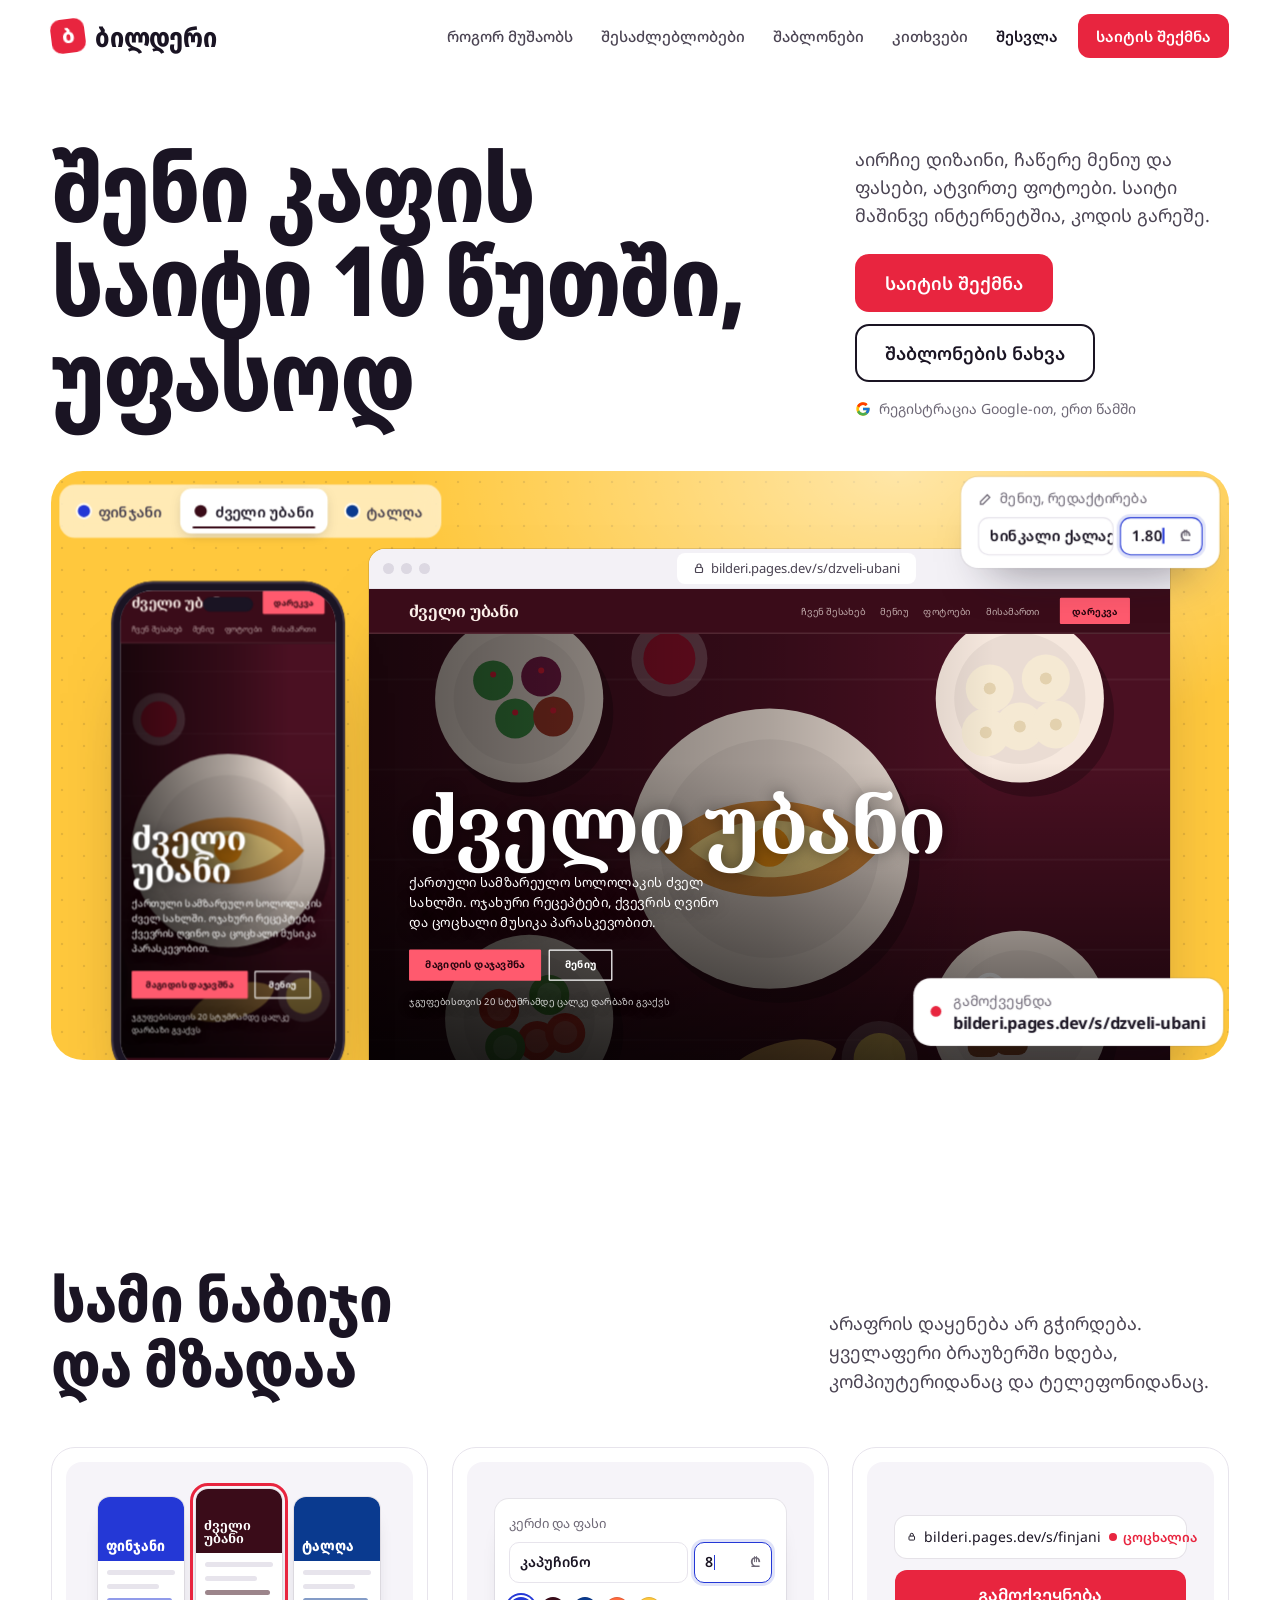
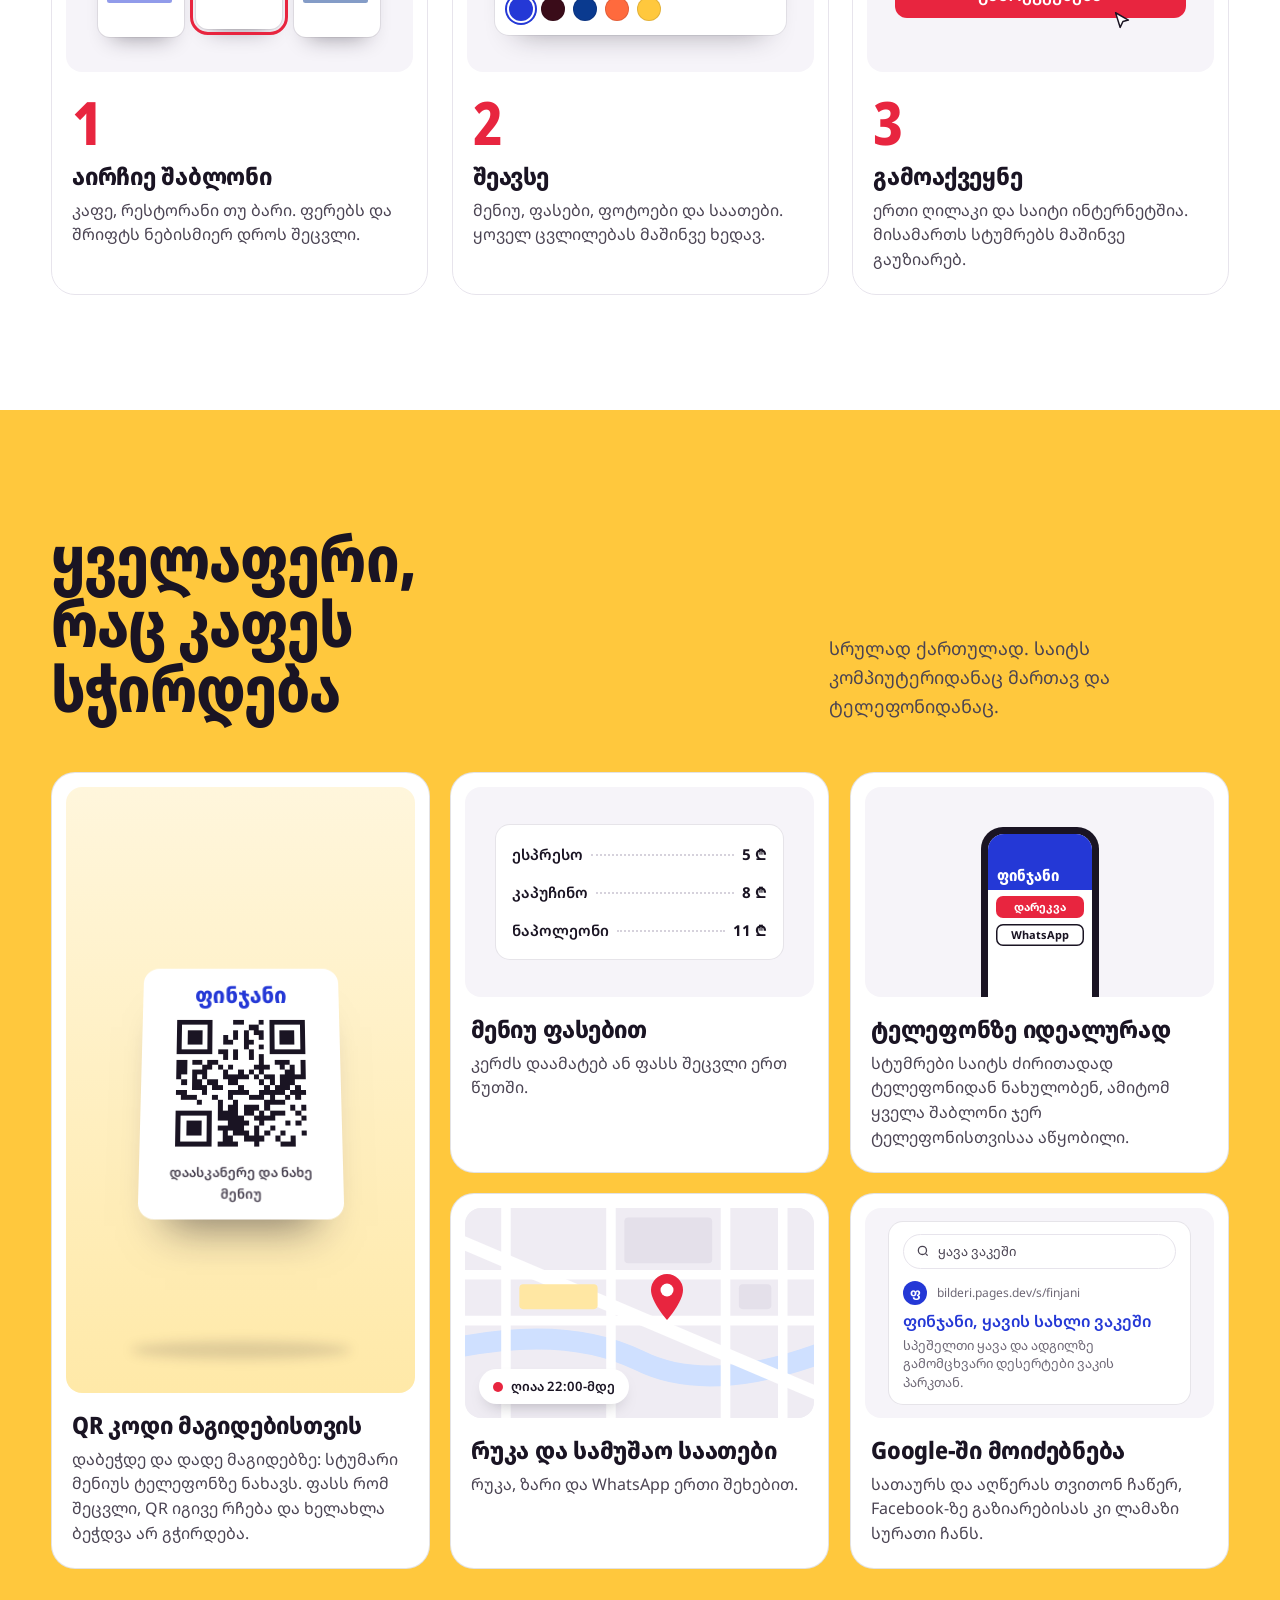
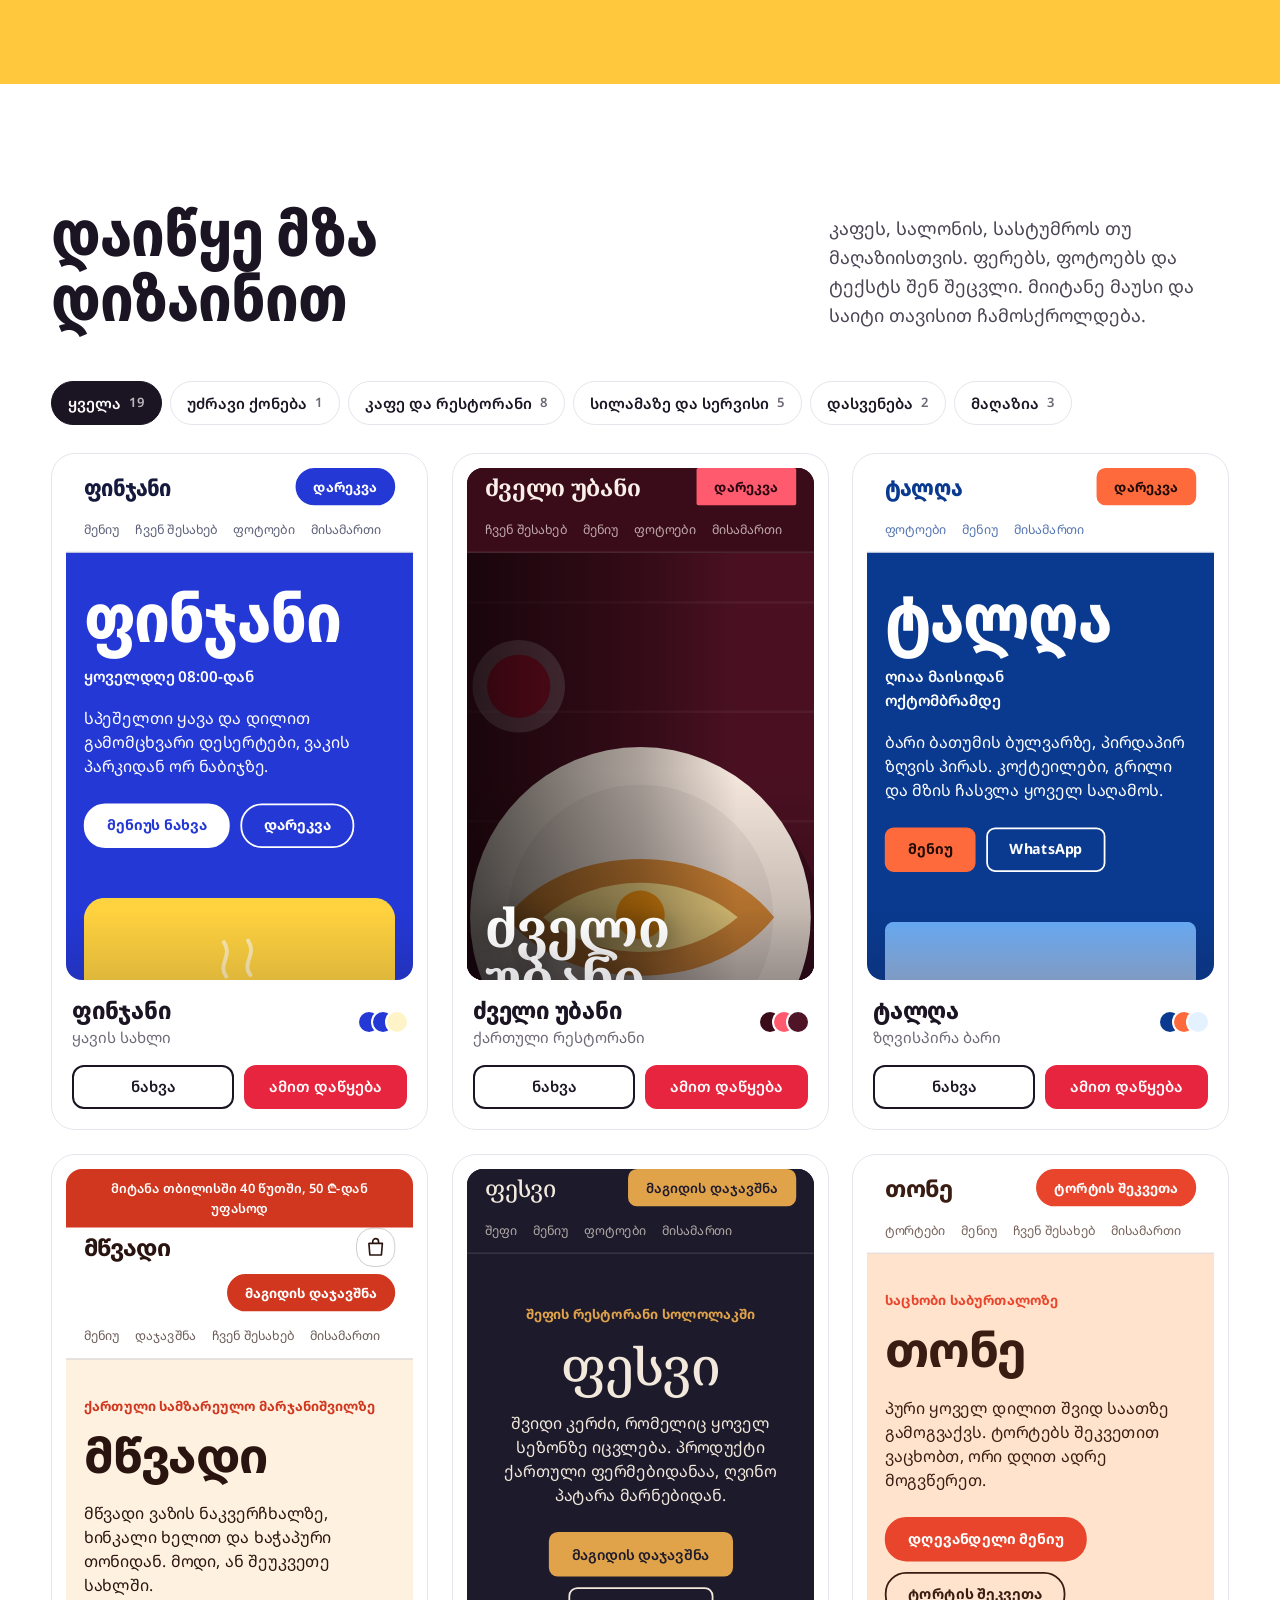
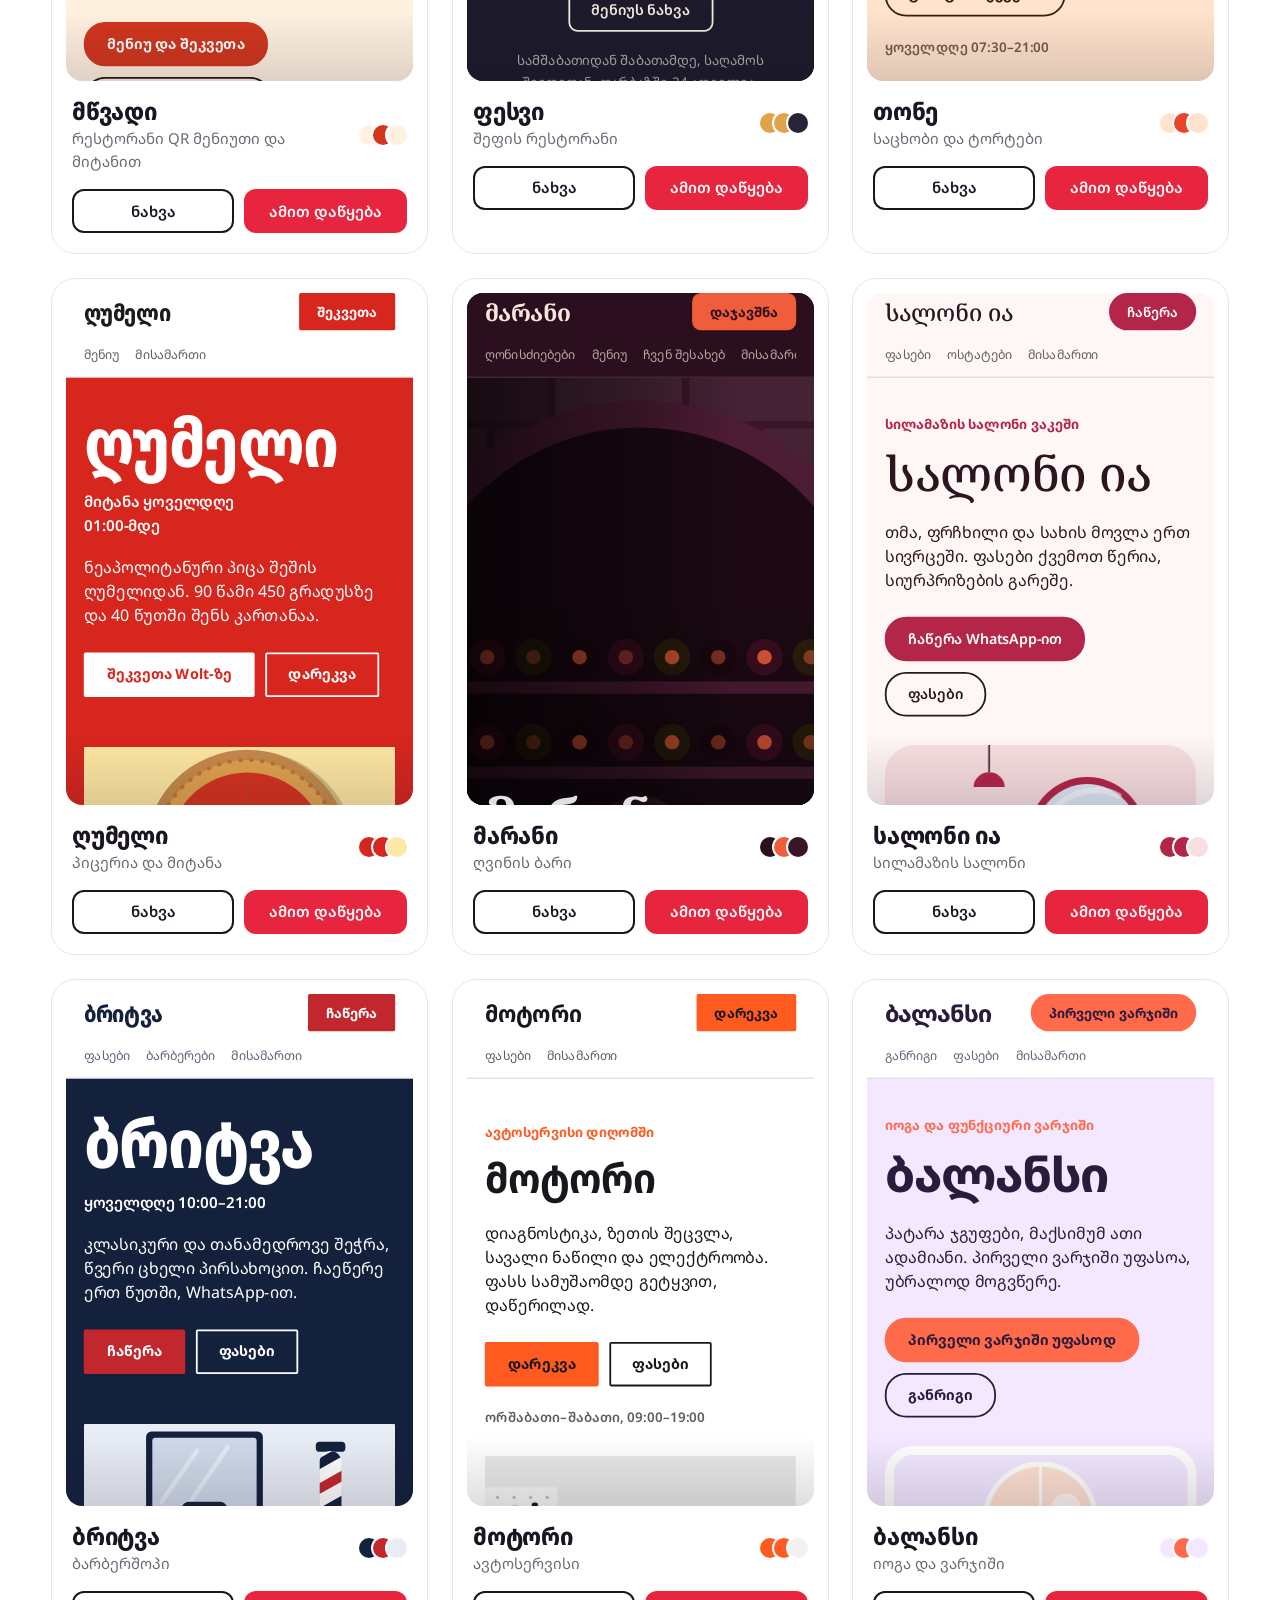
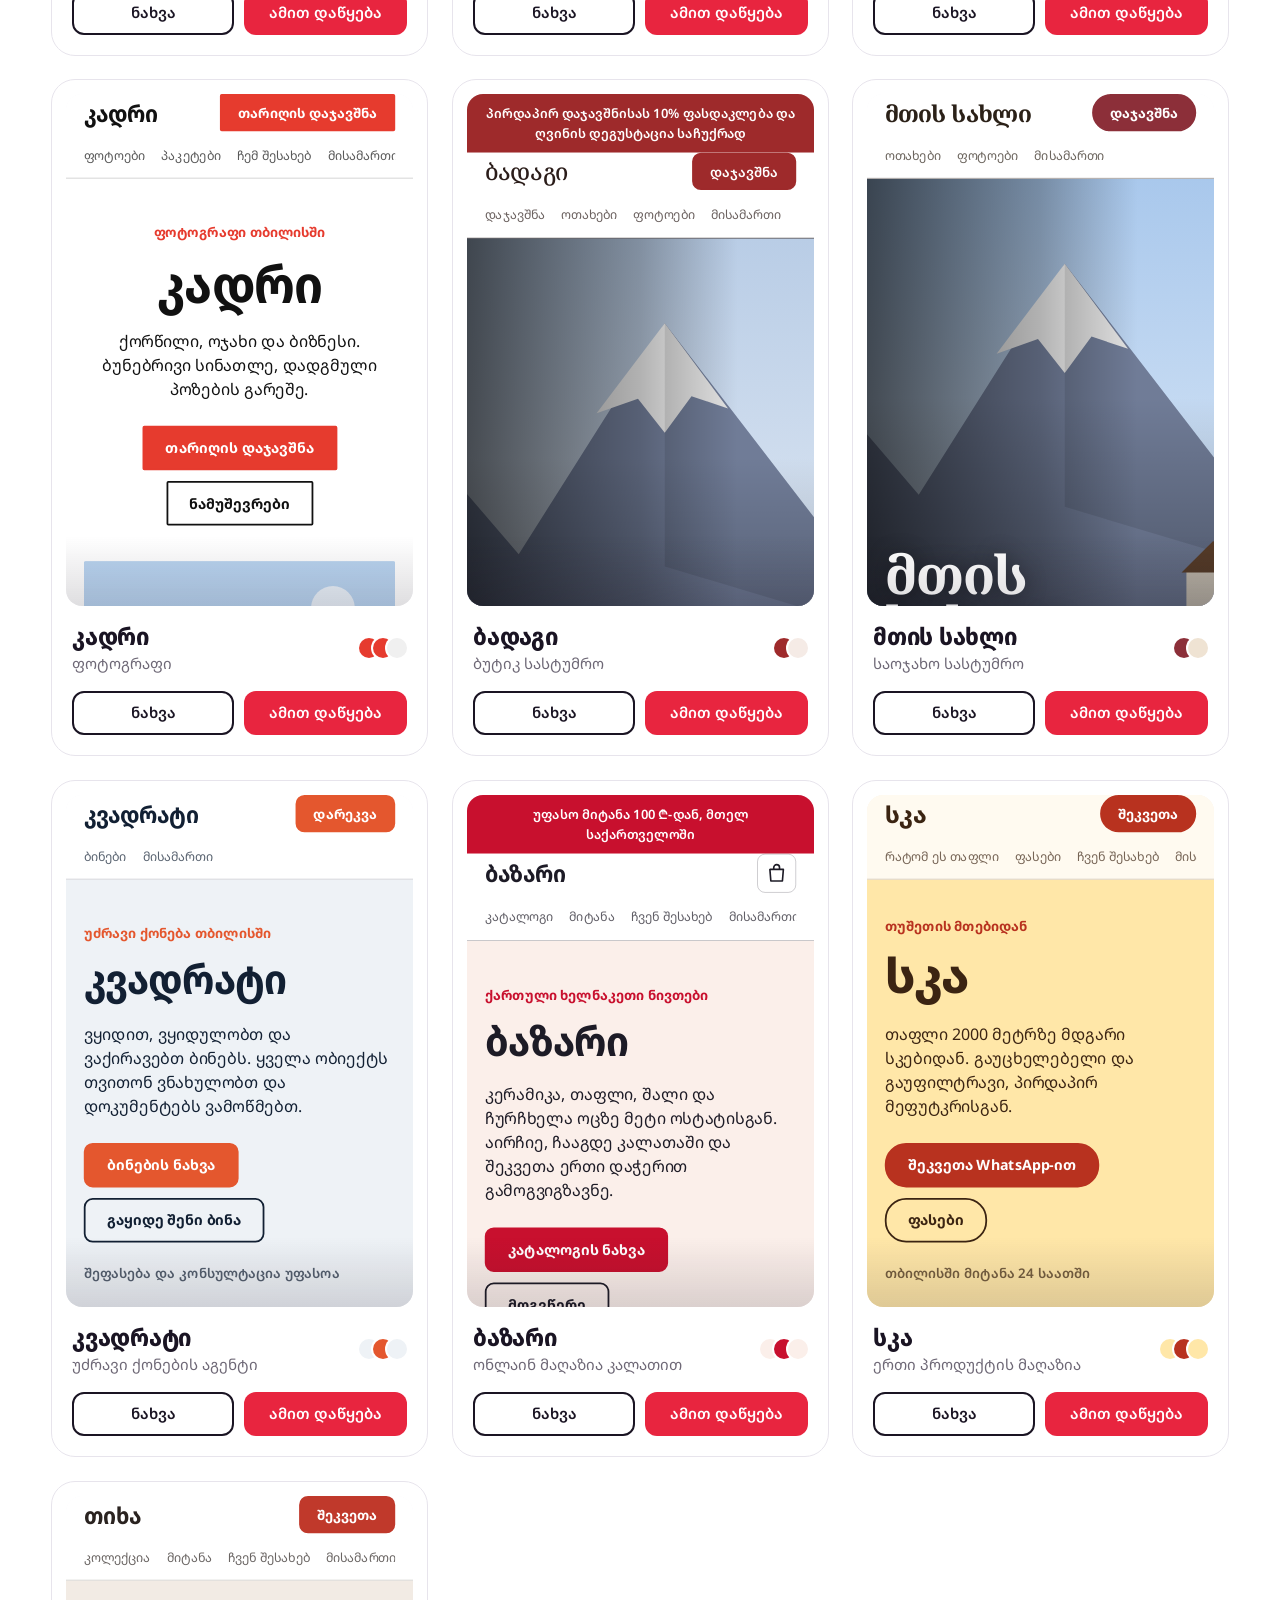
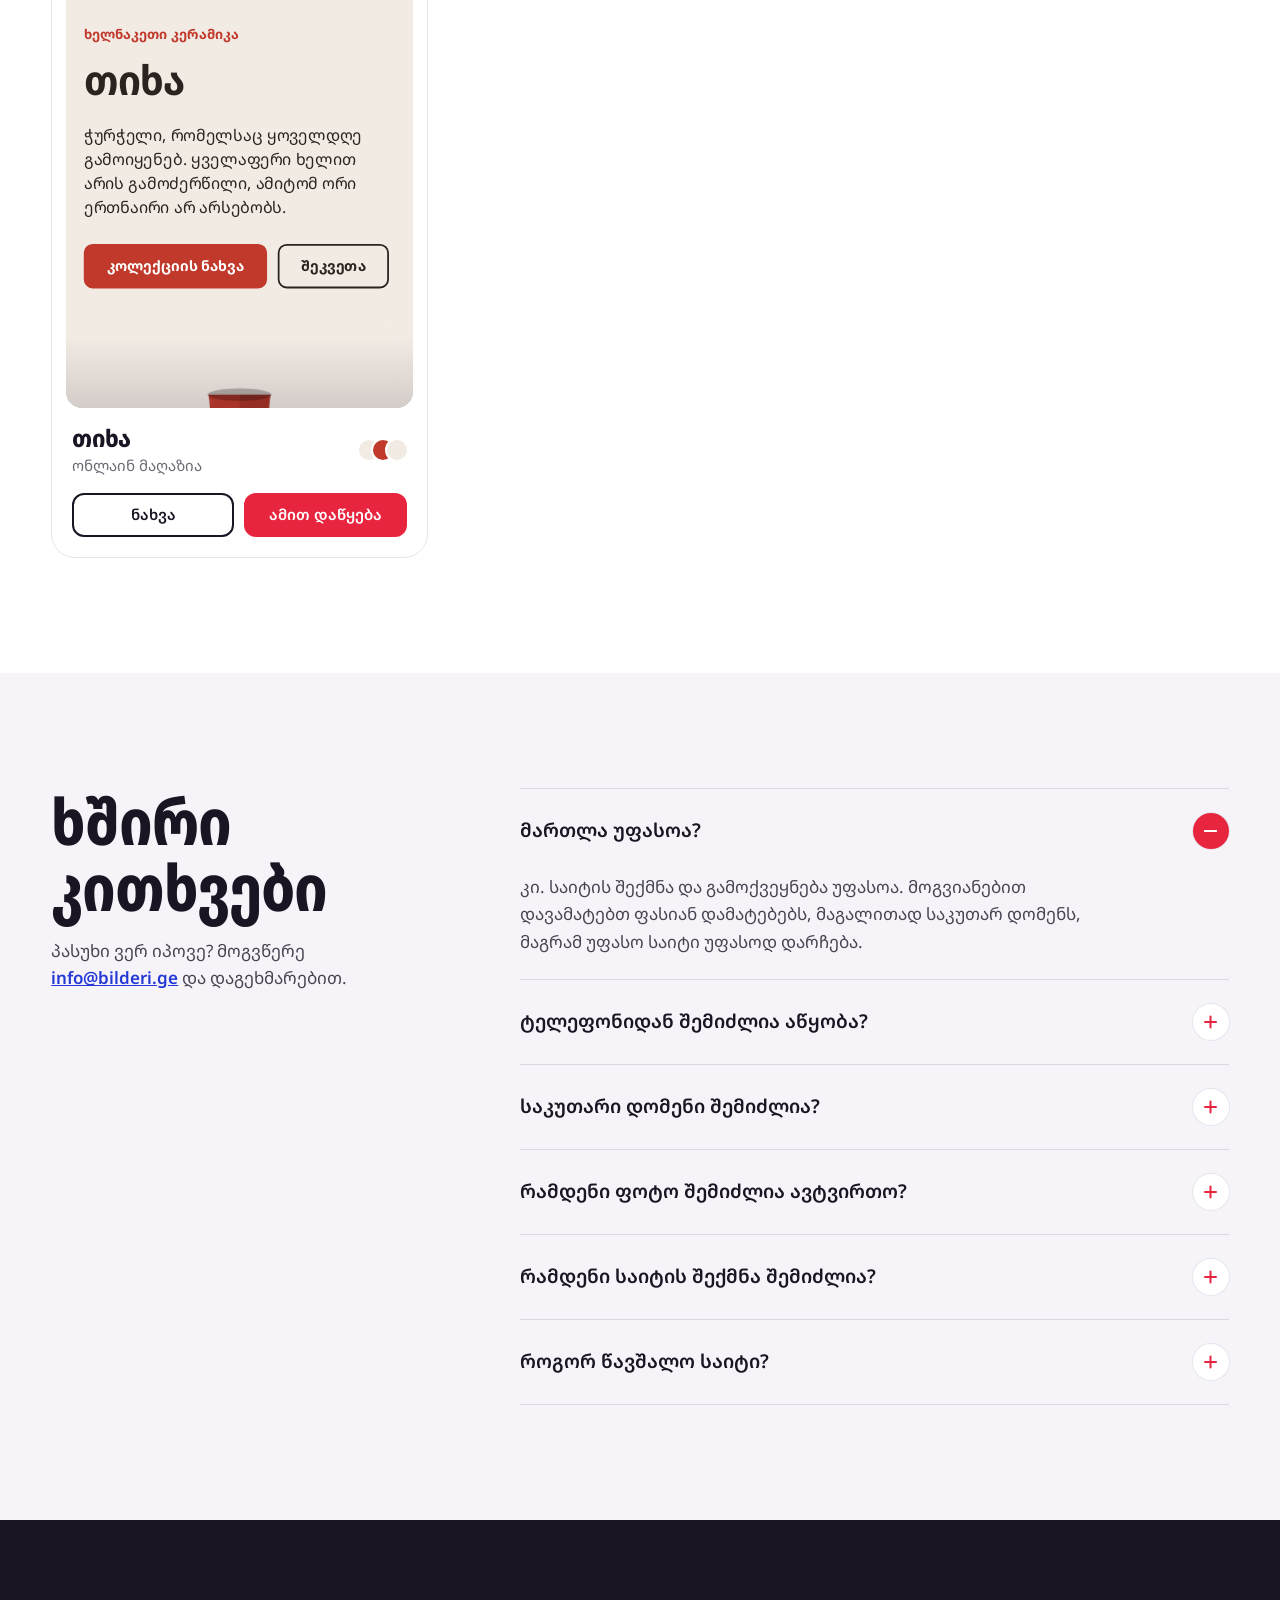
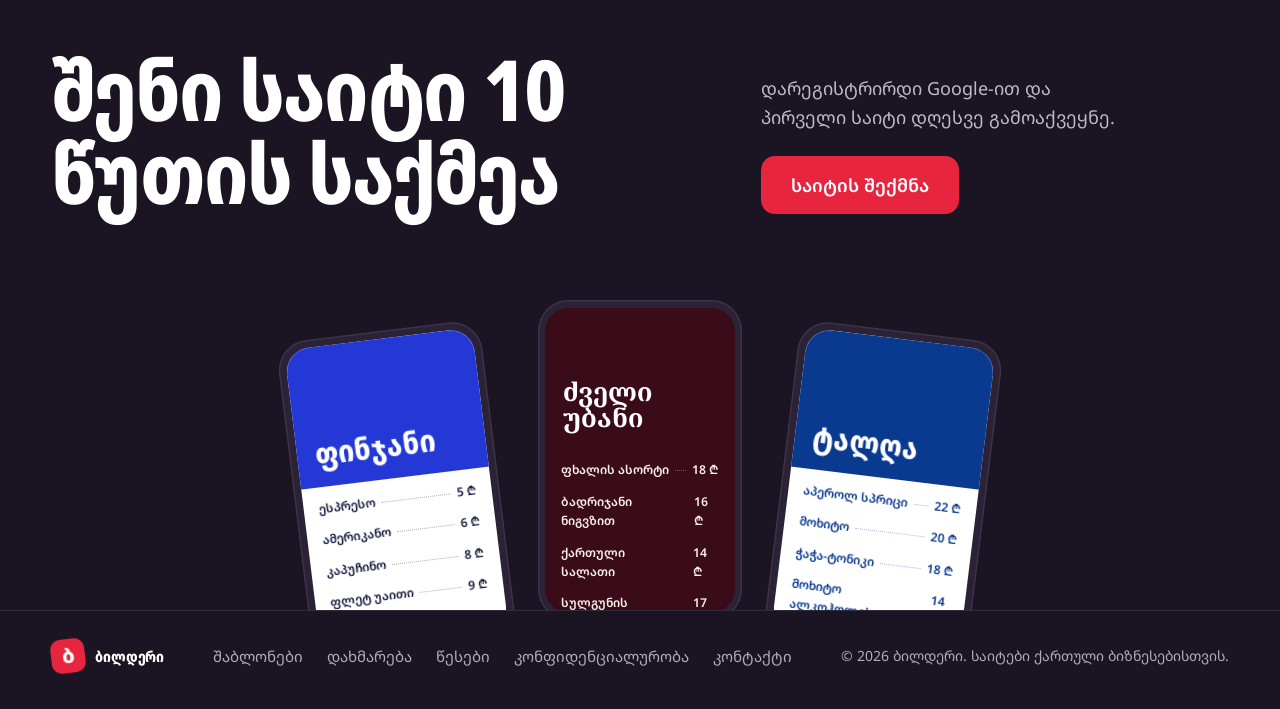
==== commit bae69e4e: "სასტუმრო (ოთახების გვერდები, დაჯავშნა თარიღებით) და რესტორანი (QR მენიუ, შეკვეთა მენიუდან, მაგიდის დ" ====
--- a/public/index.html
+++ b/public/index.html
@@ -539,10 +539,10 @@
   const STYLES = ['poster', 'elegant', 'warm', 'clean'];
   const DEFAULT_COLORS = { bg: '#ffffff', ink: '#16181d', surface: '#f1f2f4', accent: '#c8102e', accentInk: '#ffffff' };
   const TONES = ['base', 'surface', 'accent', 'inverse', 'custom'];
-  const LABELS = { shop: 'კატალოგი', listings: 'განცხადებები', hero: 'მთავარი ბლოკი', menu: 'მენიუ', about: 'ჩვენ შესახებ', gallery: 'ფოტოები', visit: 'მისამართი', cta: 'ბანერი', cards: 'ბარათები', reviews: 'შეფასებები', faq: 'ხშირი კითხვები', steps: 'ნაბიჯები', events: 'განრიგი' };
+  const LABELS = { rooms: 'ოთახები', booking: 'დაჯავშნა', shop: 'კატალოგი', listings: 'განცხადებები', hero: 'მთავარი ბლოკი', menu: 'მენიუ', about: 'ჩვენ შესახებ', gallery: 'ფოტოები', visit: 'მისამართი', cta: 'ბანერი', cards: 'ბარათები', reviews: 'შეფასებები', faq: 'ხშირი კითხვები', steps: 'ნაბიჯები', events: 'განრიგი' };
   const KINDS = { services: 'სერვისები', products: 'პროდუქტები', rooms: 'ოთახები', features: 'უპირატესობები', team: 'გუნდი', plans: 'პაკეტები' };
   const NAV_DEFAULT = { menu: 'მენიუ', about: 'ჩვენ შესახებ', gallery: 'ფოტოები', visit: 'მისამართი' };
-  const NAV_ON = { shop: true, listings: true, menu: true, about: true, gallery: true, visit: true, cards: true, events: true };
+  const NAV_ON = { rooms: true, booking: true, shop: true, listings: true, menu: true, about: true, gallery: true, visit: true, cards: true, events: true };
   const label = (s) => (s && s.type === 'cards' && KINDS[s.kind]) || LABELS[s && s.type] || '';
   const inNav = (s) => (s.inNav ?? !!NAV_ON[s.type]);
 
@@ -581,6 +581,7 @@
     dumbbell: '<path d="M6 7v10M3 9.5v5M18 7v10M21 9.5v5M6 12h12"/>',
     area: '<path d="M4 4h16v16H4z"/><path d="M4 10V4h6M20 14v6h-6"/>',
     stairs: '<path d="M4 20h4v-4h4v-4h4V8h4V4"/>',
+    bath: '<path d="M4 12h16v3a5 5 0 0 1-5 5H9a5 5 0 0 1-5-5zM6 12V6a2 2 0 0 1 4 0"/>',
     bag: '<path d="M5 8h14l-1 12H6zM9 8V6a3 3 0 0 1 6 0v2"/>',
     music: '<path d="M9 18V6l11-2v12"/><circle cx="6.5" cy="18" r="2.5"/><circle cx="17.5" cy="16" r="2.5"/>'
   };
@@ -702,6 +703,15 @@
 
     S.menu = (s, i) => {
       const photos = s.layout === 'photos';
+      if (s.layout === 'app') {
+        const cats2 = s.categories || [];
+        const tabs = cats2.map((cat, k) => `<a href="#mc-${i}-${k}">${esc(cat.name)}</a>`).join('');
+        const body2 = cats2.map((cat, k) => `<div class="mcat2" id="mc-${i}-${k}"><h3${E(`${P(i)}.categories.${k}.name`)}>${esc(cat.name)}</h3><ul class="mlist">${(cat.items || []).map((it, j) => {
+          const ip = `${P(i)}.categories.${k}.items.${j}`;
+          return `<li class="mi" data-name="${esc(String(it.name || '').toLowerCase())}">${has(it.image) ? `<img class="mi-img" src="${imgSrc(it.image.src)}" alt="${esc(it.image.alt || it.name)}" loading="lazy" decoding="async"${I(ip + '.image')}>` : edit ? img(it.image, 'mi-img', ip + '.image') : ''}<div class="mi-b"><div class="mi-top"><b${E(ip + '.name')}>${esc(it.name)}</b>${it.tag ? `<span class="tag"${E(ip + '.tag')}>${esc(it.tag)}</span>` : ''}</div>${it.desc ? `<p${E(ip + '.desc')}>${esc(it.desc)}</p>` : ''}${filled(it.price) ? `<span class="mi-pr"><span${N(ip + '.price')}>${num(it.price)}</span>&nbsp;₾</span>` : ''}</div>${s.order && !edit && filled(it.price) ? `<button class="mi-add" type="button" data-add="${esc(menuId(i, k, j, it))}" aria-label="${esc(it.name)}: დამატება">+</button>` : ''}</li>`;
+        }).join('')}</ul></div>`).join('');
+        return `${open(s, i, 'band menu-app')}<div class="wrap">${head(s, i, 'მენიუ')}<div class="mapp"><div class="mbar2"><nav class="mtabs" data-mtabs aria-label="მენიუს კატეგორიები">${tabs}</nav>${edit ? '' : '<input class="mq" type="search" data-mq placeholder="კერძის ძებნა" aria-label="კერძის ძებნა">'}</div>${body2}</div>${btns(s.buttons, P(i) + '.buttons')}</div></section>`;
+      }
       const cats = (s.categories || []).map((cat, k) => {
         const cp = `${P(i)}.categories.${k}`;
         if (photos) {
@@ -867,6 +877,8 @@
     // ---------- მაღაზია ----------
     const PR = (site.products || []).filter((x) => x && x.hidden !== true);
     const shop = site.shop || {};
+    const menuId = (i2, k, j, it) => it.id || `m${i2}-${k}-${j}`;
+    const CART_N = PR.length + (site.sections || []).filter((s2) => s2 && s2.type === 'menu' && s2.order && s2.enabled !== false).length;
     const pPrice = (x, cls) => `<span class="${cls || 'price'}">${gel(x.price)}${filled(x.oldPrice) && Number(x.oldPrice) > Number(x.price) ? ` <s>${gel(x.oldPrice)}</s>` : ''}</span>`;
     const sale = (x) => (filled(x.oldPrice) && Number(x.oldPrice) > Number(x.price) ? Math.round((1 - Number(x.price) / Number(x.oldPrice)) * 100) : 0);
     const pCard = (x) => {
@@ -886,6 +898,25 @@
       return `${open(s, i, 'band shop')}<div class="wrap">${head(s, i, 'კატალოგი')}${bar}<div class="cards pgrid" data-plist>${list.map(pCard).join('') || (edit ? '<p class="lf-empty" style="display:block">პროდუქტები ჯერ არ არის. დაამატე ადმინ პანელიდან.</p>' : '')}</div><p class="lf-empty" data-empty>ვერაფერი მოიძებნა. სცადე სხვა სიტყვა.</p>${btns(s.buttons, P(i) + '.buttons')}</div></section>`;
     };
 
+    // ---------- სასტუმრო და დაჯავშნა ----------
+    const RM = (site.rooms || []).filter((x) => x && x.hidden !== true);
+    const rSpecs = (x) => [filled(x.guests) && `<li>${icon('people')}${esc(x.guests)} სტუმარი</li>`, filled(x.size) && `<li>${icon('area')}${esc(x.size)} მ²</li>`, x.bed && `<li>${icon('bed')}${esc(x.bed)}</li>`].filter(Boolean).join('');
+    const rCard = (x) => { const ph = (x.photos || [])[0]; return `<article class="card lcard tilt">${edit ? '' : `<a class="lc-link" href="${base}p/${esc(x.id)}/" aria-label="${esc(x.title)}"></a>`}<div class="lc-pic">${has(ph) ? `<img class="c-img" src="${imgSrc(ph.src)}" alt="${esc(ph.alt || x.title)}" loading="lazy" decoding="async">` : '<div class="c-img img-empty"><span>ფოტო</span></div>'}${x.badge ? `<span class="badge">${esc(x.badge)}</span>` : ''}</div><div class="c-body"><div class="lc-price">${gel(x.price)}<small> / ღამე</small></div><h3>${esc(x.title)}</h3>${x.short ? `<p>${esc(x.short)}</p>` : ''}<ul class="lc-specs">${rSpecs(x)}</ul></div></article>`; };
+    S.rooms = (s, i) => `${open(s, i, 'band')}<div class="wrap">${head(s, i, 'ოთახები')}<div class="cards lgrid">${RM.map(rCard).join('') || (edit ? '<p class="lf-empty" style="display:block">ოთახები ჯერ არ არის. დაამატე ადმინ პანელიდან.</p>' : '')}</div>${btns(s.buttons, P(i) + '.buttons')}</div></section>`;
+    const wnum0 = String(c.whatsapp || c.phone || '').replace(/\D/g, '');
+    const bookForm = (s, i, roomId) => {
+      const room = s.mode === 'room' || roomId;
+      const opt = (n) => Array.from({ length: n }, (_, k) => `<option${k === 1 ? ' selected' : ''}>${k + 1}</option>`).join('');
+      const times = []; for (let h = 12; h <= 23; h++) for (const m of ['00', '30']) times.push(`${h}:${m}`);
+      return `<form class="bk-f card" data-book="${room ? 'room' : 'table'}" data-w="${wnum0}" data-t="${esc(c.phone || '')}" onsubmit="return false">
+${room ? `<label><span>შესვლა</span><input type="date" name="in" required></label><label><span>გასვლა</span><input type="date" name="out" required></label><label><span>სტუმრები</span><select name="guests">${opt(8)}</select></label>
+<label class="w"><span>ოთახი</span><select name="room"><option value="">ნებისმიერი</option>${RM.map((x) => `<option data-price="${Number(x.price) || 0}"${x.id === roomId ? ' selected' : ''}>${esc(x.title)}</option>`).join('')}</select></label>`
+    : `<label><span>თარიღი</span><input type="date" name="date" required></label><label><span>დრო</span><select name="time">${times.map((t2) => `<option${t2 === '19:00' ? ' selected' : ''}>${t2}</option>`).join('')}</select></label><label><span>სტუმრები</span><select name="guests">${opt(12)}<option>13+</option></select></label>`}
+<label><span>სახელი</span><input name="name" autocomplete="name"></label><label><span>ტელეფონი</span><input name="phone" inputmode="tel" autocomplete="tel"></label><label class="w"><span>კომენტარი</span><input name="note" placeholder="${room ? 'მაგ. ჩამოვალთ საღამოს' : 'მაგ. დაბადების დღე, ფანჯარასთან'}"></label>
+${room ? '<p class="bk-est w" data-est aria-live="polite"></p>' : ''}<button class="btn w" type="button" data-book-send>${room ? 'დაჯავშნის მოთხოვნა WhatsApp-ით' : 'მაგიდის დაჯავშნა WhatsApp-ით'}</button><p class="bk-note w">${esc(s.formNote ?? (room ? 'ფასს და თავისუფალ ოთახს დაგიდასტურებთ ნახევარ საათში.' : 'დაგიდასტურებთ 15 წუთში.'))}</p></form>`;
+    };
+    S.booking = (s, i) => `${open(s, i, 'band')}<div class="wrap bk"><div class="bk-t">${s.title ?? 'დაჯავშნა' ? `<h2${E(P(i) + '.title')}>${esc(s.title ?? 'დაჯავშნა')}</h2>` : ''}${s.note ? `<p${E(P(i) + '.note')}>${esc(s.note)}</p>` : ''}${btns(s.buttons, P(i) + '.buttons')}</div>${edit ? `<div class="bk-f card" style="pointer-events:none">${bookForm(s, i).replace(/<form[^>]*>|<\/form>/g, '')}</div>` : bookForm(s, i)}</div></section>`;
+
     const all = (site.sections || []).map((s, i) => ({ s, i })).filter(({ s }) => s && s.enabled !== false && S[s.type]);
 
     const b = site.brand || {};
@@ -897,7 +928,7 @@
     const showNb = nb.show !== false && (nb.link || c.phone);
     const nbHref = href(nb.link || '@phone');
     const nav = `<header class="nav tone-base"><div class="wrap nav-in"><a class="brand" href="${base || '#top'}">${logo}${showName ? `<span${E('name')}>${esc(site.name)}</span>` : ''}</a>
-<nav aria-label="გვერდის ნაწილები">${navLinks}</nav>${PR.length && !edit ? `<button class="cart-btn" type="button" data-cart-open aria-label="კალათა">${icon('bag')}<span data-cart-n hidden>0</span></button>` : ''}${showNb ? `<a class="btn btn-sm" href="${nbHref}"${edit ? ' data-btn="navButton"' : ''}><span${E('navButton.label')}>${esc(nb.label ?? 'დარეკვა')}</span></a>` : ''}</div></header>`;
+<nav aria-label="გვერდის ნაწილები">${navLinks}</nav>${CART_N && !edit ? `<button class="cart-btn" type="button" data-cart-open aria-label="კალათა">${icon('bag')}<span data-cart-n hidden>0</span></button>` : ''}${showNb ? `<a class="btn btn-sm" href="${nbHref}"${edit ? ' data-btn="navButton"' : ''}><span${E('navButton.label')}>${esc(nb.label ?? 'დარეკვა')}</span></a>` : ''}</div></header>`;
     const bar = showNb && nb.bar ? `<div class="mbar tone-base"><a class="btn" href="${nbHref}">${esc(nb.label ?? 'დარეკვა')}</a></div>` : '';
 
     const f = site.footer || {};
@@ -910,7 +941,7 @@
     const st = STYLES.includes(t.style) ? t.style : 'poster';
     const col = (n) => color(k[n], DEFAULT_COLORS[n]);
     const lh = Math.min(96, Math.max(20, Number(b.logoHeight) || 36));
-    const css = `:root{--bg:${col('bg')};--ink:${col('ink')};--surface:${col('surface')};--accent:${col('accent')};--accent-ink:${col('accentInk')};--r:${CORNERS[t.corners] || CORNERS.soft};--display:${fo.display};--dw:${fo.weight};--ds:${fo.stretch};--dt:${fo.track};--logo-h:${lh}px}\n` + BASE_CSS + SECTIONS_CSS + (site.listings || site.products ? LIST_CSS : '') + SKIN_CSS;
+    const css = `:root{--bg:${col('bg')};--ink:${col('ink')};--surface:${col('surface')};--accent:${col('accent')};--accent-ink:${col('accentInk')};--r:${CORNERS[t.corners] || CORNERS.soft};--display:${fo.display};--dw:${fo.weight};--ds:${fo.stretch};--dt:${fo.track};--logo-h:${lh}px}\n` + BASE_CSS + SECTIONS_CSS + (site.listings || site.products || site.rooms || (site.sections || []).some((x) => x && (x.type === 'booking' || (x.type === 'menu' && (x.layout === 'app' || x.order)))) ? LIST_CSS : '') + SKIN_CSS;
 
     const meta = site.meta || {};
     const title = meta.title || site.name || '';
@@ -982,19 +1013,39 @@
       headX = `<title>${esc(X.title)}, ${esc(site.name)}</title><meta name="description" content="${esc(String(X.short || X.desc || X.title).slice(0, 160))}">
 <meta property="og:title" content="${esc(X.title)}"><meta property="og:description" content="${esc(gel(X.price))}">${cover && !cover.startsWith('data:') ? `<meta property="og:image" content="${cover}">` : ''}
 ${b.favicon && imgSrc(b.favicon) ? `<link rel="icon" href="${imgSrc(b.favicon)}">` : ''}`;
+    } else if (pageId && RM.find((x) => x.id === pageId)) {
+      const X = RM.find((x) => x.id === pageId);
+      const photos = (X.photos || []).filter(has);
+      const others = RM.filter((x) => x.id !== X.id).slice(0, 3);
+      const rs = (site.sections || []).find((x) => x.type === 'rooms');
+      main = `<section class="band lpage tone-base"><div class="wrap">
+<a class="back" href="${base}#${esc(rs ? rs.id || 'rooms' : 'top')}">← ყველა ოთახი</a>
+<div class="lp-head"><div><h1>${esc(X.title)}</h1>${X.short ? `<p class="lc-addr">${esc(X.short)}</p>` : ''}</div><div class="lp-price">${gel(X.price)}<small>ღამე, ${esc(X.priceNote || 'საუზმით')}</small></div></div>
+${photos.length ? `<div class="lp-gal${photos.length === 1 ? ' one' : ''}"><figure class="lp-main"><img src="${imgSrc(photos[0].src)}" alt="${esc(photos[0].alt || X.title)}" fetchpriority="high" data-main></figure>${photos.length > 1 ? `<div class="lp-thumbs">${photos.slice(0, 8).map((ph, k) => `<button type="button" data-src="${imgSrc(ph.src)}" aria-label="ფოტო ${k + 1}"${k === 0 ? ' aria-current="true"' : ''}><img src="${imgSrc(ph.src)}" alt="" loading="lazy"></button>`).join('')}</div>` : ''}</div>` : ''}
+<div class="lp-grid"><div class="lp-body"><ul class="lc-specs rm-specs">${rSpecs(X)}</ul>
+${X.desc ? `<h2>ოთახის შესახებ</h2>${String(X.desc).split(/\n+/).filter(Boolean).map((t2) => `<p>${esc(t2)}</p>`).join('')}` : ''}
+${(X.amenities || []).length ? `<h2>რა არის ოთახში</h2><ul class="lp-feats">${X.amenities.map((f) => `<li>${icon('check')}${esc(f)}</li>`).join('')}</ul>` : ''}</div>
+<aside class="lp-side"><h2 class="bk-h">დაჯავშნა</h2>${bookForm({ mode: 'room' }, 0, X.id)}</aside></div>
+${others.length ? `<div class="lp-sim"><h2>სხვა ოთახები</h2><div class="cards lgrid">${others.map(rCard).join('')}</div></div>` : ''}
+</div></section>`;
+      const cover = photos[0] ? imgSrc(photos[0].src) : '';
+      headX = `<title>${esc(X.title)}, ${esc(site.name)}</title><meta name="description" content="${esc(String(X.short || X.desc || X.title).slice(0, 160))}"><meta property="og:title" content="${esc(X.title)}">${cover && !cover.startsWith('data:') ? `<meta property="og:image" content="${cover}">` : ''}${b.favicon && imgSrc(b.favicon) ? `<link rel="icon" href="${imgSrc(b.favicon)}">` : ''}`;
     } else if (pageId) {
       main = `<section class="band tone-base"><div class="wrap"><h1 style="font-size:clamp(40px,6vw,72px)">განცხადება ვერ მოიძებნა</h1><p>შეიძლება უკვე წაიშალა.</p><div class="actions"><a class="btn" href="${base}">ყველა განცხადება</a></div></div></section>`;
     }
     const notice = site.notice ? `<div class="notice tone-accent"${E('notice')}>${esc(site.notice)}</div>` : '';
     const wnum = String(c.whatsapp || c.phone || '').replace(/\D/g, '');
-    const cartUi = PR.length && !edit ? `<button class="btn cart-fab" type="button" data-cart-open hidden>${icon('bag')}კალათა <span data-cart-n>0</span></button>
+    const MENU_ITEMS = [];
+    (site.sections || []).forEach((s2, i2) => { if (s2 && s2.type === 'menu' && s2.order && s2.enabled !== false) (s2.categories || []).forEach((cat, k) => (cat.items || []).forEach((it, j) => { if (filled(it.price)) MENU_ITEMS.push({ id: menuId(i2, k, j, it), t: it.name, p: Number(it.price) || 0, img: has(it.image) ? imgSrc(it.image.src).replace(/&amp;/g, '&') : '' }); })); });
+    const CART = PR.map((x) => ({ id: x.id, t: x.title, p: Number(x.price) || 0, img: (x.photos || [])[0] && has(x.photos[0]) ? imgSrc(x.photos[0].src).replace(/&amp;/g, '&') : '' })).concat(MENU_ITEMS);
+    const cartUi = CART.length && !edit ? `<button class="btn cart-fab" type="button" data-cart-open hidden>${icon('bag')}კალათა <span data-cart-n>0</span></button>
 <div class="cart" data-cart aria-hidden="true"><div class="ct-box tone-base" role="dialog" aria-modal="true" aria-label="კალათა"><div class="ct-head"><h2>კალათა</h2><button class="ct-x" type="button" data-cart-close aria-label="დახურვა">×</button></div>
 <div class="ct-list" data-cart-list></div>${shop.freeFrom ? '<p class="ct-free" data-free></p>' : ''}
 <form class="ct-form" onsubmit="return false"><label>სახელი<input name="name" autocomplete="name"></label><label>ტელეფონი<input name="phone" inputmode="tel" autocomplete="tel"></label><label class="w">მისამართი<input name="addr" autocomplete="street-address" placeholder="ქალაქი, ქუჩა, სადარბაზო"></label><label class="w">კომენტარი<input name="note" placeholder="მაგ. დარეკეთ მოსვლამდე"></label></form>
 <dl class="ct-sum"><div><dt>პროდუქტები</dt><dd data-sub></dd></div><div><dt>მიტანა</dt><dd data-fee></dd></div><div class="tot"><dt>ჯამი</dt><dd data-tot></dd></div></dl>
 <button class="btn ct-send" type="button" data-send>შეკვეთის გაგზავნა WhatsApp-ით</button><p class="ct-note">შეკვეთა WhatsApp-ში გაიგზავნება და დაგიკავშირდებით დასადასტურებლად. გადახდა მიტანისას ან გადარიცხვით.</p></div></div>
 <div class="ct-toast" data-toast role="status">კალათაში დაემატა</div>
-<script type="application/json" id="shop-data">${JSON.stringify({ k: site.slug || site.name || 'shop', w: wnum, t: c.phone || '', f: Number(shop.fee) || 0, free: Number(shop.freeFrom) || 0, p: PR.map((x) => ({ id: x.id, t: x.title, p: Number(x.price) || 0, img: (x.photos || [])[0] && has(x.photos[0]) ? imgSrc(x.photos[0].src).replace(/&amp;/g, '&') : '' })) }).replace(/</g, '\\u003c')}<\/script>` : '';
+<script type="application/json" id="shop-data">${JSON.stringify({ k: site.slug || site.name || 'shop', w: wnum, t: c.phone || '', f: Number(shop.fee) || 0, free: Number(shop.freeFrom) || 0, p: CART }).replace(/</g, '\\u003c')}<\/script>` : '';
     const body = `${notice}<div class="site st-${st}${t.font === 'classic' ? ' f-classic' : ''}${bar ? ' has-bar' : ''}">${nav}<main>${main}</main>${footer}${bar}${cartUi}</div>`;
     return { css, body, head: headX };
   }
@@ -1323,6 +1374,40 @@
 .calc-note{margin:0;font-size:13.5px;color:var(--m)}
 .lp-sim{margin-top:clamp(48px,6vw,88px)}
 .lp-sim h2{font-size:clamp(28px,3vw,40px);margin-bottom:24px}
+.menu-app .mapp{max-width:880px}
+.mbar2{position:sticky;top:70px;z-index:5;display:grid;gap:10px;padding:10px 0;background:var(--b)}
+.mtabs{display:flex;gap:6px;overflow-x:auto;scrollbar-width:none}
+.mtabs a{flex:none;padding:9px 14px;border-radius:99px;border:1px solid var(--l);font-size:15px;font-weight:600;text-decoration:none;color:var(--t)}
+.mtabs a.on{background:var(--bb);border-color:var(--bb);color:var(--bi)}
+.mq{min-height:44px;padding:0 14px;border:1px solid var(--l);border-radius:calc(var(--r) * .7 + 2px);background:var(--b);color:var(--t);font:inherit;font-size:15px}
+.mcat2{scroll-margin-top:190px;margin-top:28px}
+.mcat2>h3{font-size:clamp(24px,2.6vw,32px);margin-bottom:6px}
+.mlist{list-style:none;margin:0;padding:0}
+.mi{display:flex;gap:14px;align-items:center;padding:14px 0;border-bottom:1px solid var(--l)}
+.mi[hidden],.mcat2[hidden]{display:none}
+.mi-img{flex:none;width:84px;height:84px;border-radius:calc(var(--r) * .8 + 2px);object-fit:cover}
+.mi .img-empty{min-height:0;width:84px;height:84px;font-size:11px}
+.mi-b{flex:1}
+.mi-top{display:flex;flex-wrap:wrap;align-items:center;gap:6px 10px}
+.mi-top b{font-size:17.5px;line-height:1.3}
+.mi-b p{margin:3px 0 0;font-size:14.5px;color:var(--m);line-height:1.45}
+.mi-pr{display:block;margin-top:6px;font-weight:800;font-variant-numeric:tabular-nums}
+.mi-add{flex:none;width:44px;height:44px;border-radius:50%;border:0;background:var(--bb);color:var(--bi);font-size:26px;line-height:1;cursor:pointer;transition:transform .15s}
+.mi-add:active{transform:scale(.9)}
+.bk{display:grid;grid-template-columns:minmax(0,5fr) minmax(0,7fr);gap:32px clamp(32px,6vw,96px);align-items:start}
+.bk-t p{color:var(--m);margin:18px 0 0;max-width:40ch}
+.bk-f{display:grid;grid-template-columns:repeat(3,minmax(0,1fr));gap:12px;padding:22px}
+.bk-f label{display:grid;gap:4px;font-size:13px;font-weight:600;color:var(--m)}
+.bk-f .w{grid-column:1/-1}
+.bk-f input,.bk-f select{min-height:46px;padding:0 12px;border:1px solid var(--l);border-radius:calc(var(--r) * .7);background:var(--b);color:var(--t);font:inherit;font-size:15px}
+.bk-f input[aria-invalid=true]{border-color:var(--hi);box-shadow:0 0 0 3px color-mix(in srgb,var(--hi) 25%,transparent)}
+.bk-est{margin:0;font-weight:700;color:var(--hi)}
+.bk-est:empty{display:none}
+.bk-note{margin:0;font-size:13px;color:var(--m)}
+.lp-side .bk-f{grid-template-columns:1fr 1fr}
+.lp-side .bk-f label:nth-child(3){grid-column:1/-1}
+.bk-h{font-size:26px;margin:0 0 12px}
+.rm-specs{border-top:0;padding-top:0;margin:0 0 8px;font-size:16px}
 .notice{padding:10px max(5vw,20px);text-align:center;font-size:14.5px;font-weight:600;background:var(--accent);color:var(--accent-ink)}
 .pgrid{grid-template-columns:repeat(auto-fill,minmax(min(100%,240px),1fr))}
 .pcard .c-img,.pcard .img-empty{aspect-ratio:1/1}
@@ -1387,6 +1472,7 @@
 .pp-perks li{display:flex;gap:12px;align-items:flex-start;font-size:15px}
 .pp-perks svg{width:22px;height:22px;color:var(--hi)}
 .pp-more{margin-top:clamp(36px,5vw,64px)}
+@media(max-width:760px){.bk{grid-template-columns:minmax(0,1fr)}.bk-f{grid-template-columns:1fr 1fr}.bk-f label:nth-child(3){grid-column:1/-1}.mbar2{top:104px}.mi-img,.mi .img-empty{width:72px;height:72px}}
 @media(max-width:860px){.pp{grid-template-columns:minmax(0,1fr)}.nav .cart-btn{margin-left:auto}}
 @media(max-width:860px){.lp-grid{grid-template-columns:minmax(0,1fr)}.lp-side{position:static;order:-1}.lp-gal{grid-template-columns:minmax(0,1fr)}.lp-thumbs{grid-template-columns:repeat(4,1fr)}}
 @media(max-width:600px){.lp-specs{grid-template-columns:minmax(0,1fr)}.calc-in{grid-template-columns:minmax(0,1fr)}.lp-price{justify-items:start}.lf-sel{flex:1 1 40%}.lf-sel select{width:100%;min-width:0}.lf-n{margin:0;width:100%}}
@@ -1457,6 +1543,8 @@
 
   const SHOP_JS = `(function(){var d=document,data;try{data=JSON.parse(d.getElementById('shop-data').textContent)}catch(e){return}var K='bilderi-cart:'+data.k,cart=[];try{cart=JSON.parse(localStorage.getItem(K)||'[]')}catch(e){}var P={};data.p.forEach(function(x){P[x.id]=x});cart=cart.filter(function(i){return P[i.id]&&i.q>0});function save(){try{localStorage.setItem(K,JSON.stringify(cart))}catch(e){}}function esc(s){return String(s).replace(/[&<>"]/g,function(c){return{'&':'&amp;','<':'&lt;','>':'&gt;','"':'&quot;'}[c]})}function fmt(n){n=Math.round(n*100)/100;var s=(n%1?n.toFixed(2):String(n)).replace(/\\B(?=(\\d{3})+(?!\\d))/g,'\\u00a0');return s+'\\u00a0₾'}function totals(){var sub=0,n=0;cart.forEach(function(i){sub+=P[i.id].p*i.q;n+=i.q});var fee=n&&data.f&&!(data.free&&sub>=data.free)?data.f:0;return{sub:sub,n:n,fee:fee,tot:sub+fee}}var dr=d.querySelector('[data-cart]');function draw(){var t=totals();d.querySelectorAll('[data-cart-n]').forEach(function(e){e.textContent=t.n;e.hidden=!t.n});d.querySelectorAll('.cart-fab').forEach(function(e){e.hidden=!t.n});var list=dr.querySelector('[data-cart-list]');list.innerHTML=cart.length?cart.map(function(i,k){var p=P[i.id];return '<div class="ct-row">'+(p.img?'<img src="'+p.img+'" alt="">':'<span class="ct-ph"></span>')+'<div><b>'+esc(p.t)+'</b>'+(i.v?'<small>'+esc(i.v)+'</small>':'')+'<small>'+fmt(p.p)+'</small></div><div class="ct-q"><button type="button" data-q="'+k+'" data-d="-1" aria-label="ნაკლები">−</button><span>'+i.q+'</span><button type="button" data-q="'+k+'" data-d="1" aria-label="მეტი">+</button></div></div>'}).join(''):'<p class="ct-empty">კალათა ცარიელია. დაამატე პროდუქტი და შეკვეთა აქედან გაგზავნე.</p>';dr.querySelector('[data-sub]').textContent=fmt(t.sub);dr.querySelector('[data-fee]').textContent=t.fee?fmt(t.fee):'უფასო';dr.querySelector('[data-tot]').textContent=fmt(t.tot);dr.querySelector('[data-send]').disabled=!cart.length;var fr=dr.querySelector('[data-free]');if(fr&&data.free){var left=data.free-t.sub;fr.textContent=left>0&&t.n?'კიდევ '+fmt(left)+' და მიტანა უფასოა':'მიტანა უფასოა '+fmt(data.free)+'-დან'}}function add(id,v,q){var it=null;cart.forEach(function(i){if(i.id===id&&(i.v||'')===(v||''))it=i});if(it)it.q+=q;else cart.push({id:id,v:v||'',q:q});save();draw()}function open(){dr.classList.add('open');dr.setAttribute('aria-hidden','false');var c=dr.querySelector('[data-cart-close]');if(c)c.focus()}function close(){dr.classList.remove('open');dr.setAttribute('aria-hidden','true')}var tst=d.querySelector('[data-toast]'),tt=0;d.addEventListener('click',function(e){var b=e.target.closest('[data-add]');if(b){e.preventDefault();if(b.dataset.pick&&!b.closest('[data-prod]')){var ln=b.closest('article').querySelector('.lc-link');if(ln){location.href=ln.href;return}}var box=b.closest('[data-prod]'),v='',q=1;if(box){var sel=box.querySelector('[data-opt][aria-pressed=true]');v=sel?sel.dataset.opt:'';var qi=box.querySelector('[data-qty]');q=Math.max(1,+(qi&&qi.value)||1)}add(b.dataset.add,v,q);if(b.hasAttribute('data-buy'))open();else if(tst){tst.classList.add('on');clearTimeout(tt);tt=setTimeout(function(){tst.classList.remove('on')},1800)}return}if(e.target.closest('[data-cart-open]')){e.preventDefault();return open()}if(e.target.closest('[data-cart-close]')||e.target===dr)return close();var q=e.target.closest('[data-q]');if(q){var k=+q.dataset.q;cart[k].q+=+q.dataset.d;if(cart[k].q<1)cart.splice(k,1);save();draw();return}var o=e.target.closest('[data-opt]');if(o){o.parentNode.querySelectorAll('[data-opt]').forEach(function(x){x.setAttribute('aria-pressed',String(x===o))});return}var st=e.target.closest('[data-step]');if(st){var inp=st.parentNode.querySelector('[data-qty]');inp.value=Math.max(1,(+inp.value||1)+(+st.dataset.step));return}var s=e.target.closest('[data-send]');if(s&&cart.length){var f=dr.querySelector('form'),g=function(n){return(f.elements[n].value||'').trim()},t=totals();var lines=cart.map(function(i,k){var p=P[i.id];return(k+1)+'. '+p.t+(i.v?' ('+i.v+')':'')+' × '+i.q+' = '+fmt(p.p*i.q)});var msg='გამარჯობა! შეკვეთა საიტიდან:\\n'+lines.join('\\n')+'\\n\\nპროდუქტები: '+fmt(t.sub)+'\\nმიტანა: '+(t.fee?fmt(t.fee):'უფასო')+'\\nჯამი: '+fmt(t.tot)+(g('name')?'\\n\\nსახელი: '+g('name'):'')+(g('phone')?'\\nტელეფონი: '+g('phone'):'')+(g('addr')?'\\nმისამართი: '+g('addr'):'')+(g('note')?'\\nკომენტარი: '+g('note'):'');window.open(data.w?'https://wa.me/'+data.w+'?text='+encodeURIComponent(msg):'tel:'+data.t,'_blank');return}});d.addEventListener('keydown',function(e){if(e.key==='Escape'&&dr.classList.contains('open'))close()});d.querySelectorAll('[data-sf]').forEach(function(f){var sec=f.closest('section'),box=sec.querySelector('[data-plist]'),cards=[].slice.call(box.children),st={cat:'',q:'',sort:''},cnt=f.querySelector('[data-count]'),emp=sec.querySelector('[data-empty]');function run(){var n=0;cards.forEach(function(c){var ok=(!st.cat||c.dataset.cat===st.cat)&&(!st.q||c.dataset.name.indexOf(st.q)>-1);c.hidden=!ok;if(ok)n++});var s=cards.slice();if(st.sort)s.sort(function(a,b){return(st.sort==='asc'?1:-1)*(+a.dataset.price-+b.dataset.price)});s.forEach(function(c){box.appendChild(c)});if(cnt)cnt.textContent=n+' პროდუქტი';if(emp)emp.style.display=n?'none':'block'}f.addEventListener('click',function(e){var b=e.target.closest('button[data-f]');if(!b)return;st.cat=b.dataset.v;f.querySelectorAll('button[data-f]').forEach(function(x){x.setAttribute('aria-pressed',String(x===b))});run()});f.addEventListener('input',function(e){if(e.target.dataset.f==='q'){st.q=e.target.value.trim().toLowerCase();run()}});f.addEventListener('change',function(e){if(e.target.dataset.f==='sort'){st.sort=e.target.value;run()}})});draw()})();`;
 
+  const EXTRA_JS = `(function(){var d=document,N=String.fromCharCode(10);d.querySelectorAll('[data-mq]').forEach(function(q){var box=q.closest('.mapp');q.addEventListener('input',function(){var v=q.value.trim().toLowerCase();box.querySelectorAll('.mi').forEach(function(li){li.hidden=!!v&&li.dataset.name.indexOf(v)<0});box.querySelectorAll('.mcat2').forEach(function(c){c.hidden=!c.querySelector('.mi:not([hidden])')})})});var tabs=d.querySelector('[data-mtabs]');if(tabs&&'IntersectionObserver' in window){var io=new IntersectionObserver(function(es){es.forEach(function(e){if(e.isIntersecting){tabs.querySelectorAll('a').forEach(function(a){var on=a.getAttribute('href')==='#'+e.target.id;a.classList.toggle('on',on);if(on)tabs.scrollTo({left:a.offsetLeft-tabs.clientWidth/2+a.clientWidth/2,behavior:'smooth'})})}})},{rootMargin:'-35% 0px -60% 0px'});d.querySelectorAll('.mcat2').forEach(function(c){io.observe(c)})}var today=new Date().toISOString().slice(0,10);d.querySelectorAll('[data-book]').forEach(function(f){var mode=f.dataset.book,el=function(n){return f.elements[n]};f.querySelectorAll('input[type=date]').forEach(function(i){i.min=today});function est(){if(mode!=='room')return;var a=el('in').value,b=el('out').value,o=el('room').selectedOptions[0],p=o&&o.dataset.price?+o.dataset.price:0,out=f.querySelector('[data-est]');if(!out)return;if(a&&b){var n=Math.round((new Date(b)-new Date(a))/864e5);out.textContent=n>0?(n+' ღამე'+(p?', დაახლოებით '+(n*p)+' ₾':'')):'გასვლა შესვლის შემდეგ უნდა იყოს'}else out.textContent=''}f.addEventListener('change',est);est();f.querySelector('[data-book-send]').addEventListener('click',function(){var v=function(n){return el(n)?String(el(n).value).trim():''};var need=mode==='room'?['in','out']:['date'];for(var i=0;i<need.length;i++){if(!v(need[i])){el(need[i]).setAttribute('aria-invalid','true');el(need[i]).focus();return}el(need[i]).removeAttribute('aria-invalid')}var m=mode==='room'?['გამარჯობა! მინდა ოთახის დაჯავშნა.','შესვლა: '+v('in'),'გასვლა: '+v('out'),'სტუმრები: '+v('guests'),v('room')?'ოთახი: '+v('room'):'']:['გამარჯობა! მინდა მაგიდის დაჯავშნა.','თარიღი: '+v('date'),'დრო: '+v('time'),'სტუმრები: '+v('guests')];var e2=f.querySelector('[data-est]');if(e2&&e2.textContent)m.push(e2.textContent);if(v('name'))m.push('სახელი: '+v('name'));if(v('phone'))m.push('ტელეფონი: '+v('phone'));if(v('note'))m.push('კომენტარი: '+v('note'));window.open(f.dataset.w?'https://wa.me/'+f.dataset.w+'?text='+encodeURIComponent(m.filter(Boolean).join(N)):'tel:'+f.dataset.t,'_blank')})})})();`;
+
   function renderParts(site, opts) { return make(site, opts); }
 
   function renderSite(site, opts) {
@@ -1467,7 +1555,7 @@
 <link rel="preconnect" href="https://fonts.googleapis.com"><link rel="preconnect" href="https://fonts.gstatic.com" crossorigin>
 <link rel="stylesheet" href="${esc(FONT_CSS)}">
 <style>${p.css}</style></head>
-<body id="top">${p.body}<script>${TILT_JS}${site && (site.listings || site.products) ? LIST_JS : ''}${site && site.products && site.products.length ? SHOP_JS : ''}<\/script></body></html>`;
+<body id="top">${p.body}<script>${TILT_JS}${site && (site.listings || site.products || site.rooms) ? LIST_JS : ''}${site && ((site.products && site.products.length) || (site.sections || []).some((x) => x && x.type === 'menu' && x.order)) ? SHOP_JS : ''}${EXTRA_JS}<\/script></body></html>`;
   }
 
   const api = { renderSite, renderParts, FONT_CSS, LABELS, KINDS, NAV_DEFAULT, NAV_ON, TONES, STYLES, ICONS: Object.keys(IC), icon, label, inNav, fonts: Object.keys(FONTS), corners: Object.keys(CORNERS), autoInk, TILT_JS, DEALS, STATES, money, version: 4 };
@@ -1499,6 +1587,8 @@
     tapli: { wall: '#ffe7a8', wall2: '#ffd977', table: '#3b2412', table2: '#2b190b', plate: '#fffaf0', cup: '#ffffff', accent: '#e09b00', sky: '#bcd3ee', wood: '#3b2412', cloth: '#c0392b' },
     kvadrati: { wall: '#eef2f6', wall2: '#dfe6ee', table: '#9fb0c4', table2: '#8798ad', plate: '#ffffff', cup: '#ffffff', accent: '#e4572e', sky: '#bcd6f0', wood: '#122033', cloth: '#122033' },
     bazari: { wall: '#f6f1ee', wall2: '#e9ded8', table: '#d8c3b5', table2: '#c9b0a0', plate: '#ffffff', cup: '#ffffff', accent: '#c8102e', sky: '#bcd6f0', wood: '#2a2320', cloth: '#1f3a5f' },
+    badagi: { wall: '#f5ebe6', wall2: '#ead9d0', table: '#9e2a2b', table2: '#7f2122', plate: '#ffffff', cup: '#ffffff', accent: '#9e2a2b', sky: '#b9cde6', wood: '#2b1d1a', cloth: '#9e2a2b' },
+    mtsvadi: { wall: '#fff1e0', wall2: '#ffe0bd', table: '#d1361e', table2: '#b02c17', plate: '#ffffff', cup: '#ffffff', accent: '#d1361e', sky: '#ffd8b0', wood: '#2a1410', cloth: '#2a1410' },
     tikha: { wall: '#f2ebe4', wall2: '#e4d7ca', table: '#d9c6b4', table2: '#cbb59f', plate: '#ffffff', cup: '#ffffff', accent: '#c0392b', sky: '#f2ebe4', wood: '#2a2320', cloth: '#2f4a6b' }
   };
 
@@ -1874,6 +1964,18 @@
     churchkhela: (p) => product(p, `<path d="M240 120h320" stroke="${p.wood}" stroke-width="10" stroke-linecap="round"/>${[[290, '#7a1f3d', 340], [370, '#b5651d', 370], [450, '#7a1f3d', 330], [530, '#9b2f2f', 360]].map(([x, c, h]) => `<path d="M${x} 120v40" stroke="#c9b28a" stroke-width="4"/><path d="M${x - 26} 170c0-14 52-14 52 0v${h - 30}c0 30-52 30-52 0z" fill="${c}"/>${[0, 1, 2, 3, 4, 5].map((k) => `<ellipse cx="${x}" cy="${200 + k * 50}" rx="24" ry="6" fill="#000" opacity=".08"/>`).join('')}<path d="M${x - 14} 190v${h - 70}" stroke="#fff" stroke-opacity=".2" stroke-width="6" stroke-linecap="round"/>`).join('')}`),
     candle: (p) => product(p, `<ellipse cx="400" cy="480" rx="130" ry="20" fill="#000" opacity=".1"/><rect x="290" y="280" width="220" height="200" rx="20" fill="${p.cloth}"/><rect x="400" y="280" width="110" height="200" rx="20" fill="#000" opacity=".1"/><rect x="300" y="340" width="200" height="80" fill="#efe4d2"/><rect x="330" y="368" width="140" height="10" rx="5" fill="${p.accent}"/>
 <ellipse cx="400" cy="282" rx="110" ry="18" fill="#f6eedd"/><rect x="396" y="236" width="8" height="44" rx="4" fill="#3a2a1a"/><path d="M400 190c18 22 18 40 0 50-18-10-18-28 0-50z" fill="#ffb02e"/><circle cx="400" cy="220" r="60" fill="#ffd27a" opacity=".2"/>`)
+,
+    grill: (p) => {
+      const coals = Array.from({ length: 34 }, (_, i) => `<circle cx="${110 + ((i * 89) % 580)}" cy="${470 + ((i * 37) % 80)}" r="${14 + (i % 4) * 3}" fill="${['#3a1a10', '#ff6a1f', '#c8361e', '#2a120b'][i % 4]}"/>`).join('');
+      const skewer = (y, rot) => `<g transform="rotate(${rot} 400 ${y})"><rect x="60" y="${y - 4}" width="680" height="8" rx="4" fill="#c9ccd4"/>${[0, 1, 2, 3, 4, 5].map((k) => `<rect x="${170 + k * 86}" y="${y - 30}" width="74" height="60" rx="22" fill="${k % 2 ? '#7a3a1a' : '#8f4a22'}"/><rect x="${178 + k * 86}" y="${y - 24}" width="56" height="14" rx="7" fill="#b86a35" opacity=".8"/>`).join('')}${[0, 1, 2, 3, 4].map((k) => `<rect x="${236 + k * 86}" y="${y - 18}" width="18" height="36" rx="6" fill="#f2e6c8"/>`).join('')}</g>`;
+      return svg(`<rect width="800" height="600" fill="${p.wall}"/><rect y="420" width="800" height="180" fill="#1a0d08"/>${coals}<rect y="420" width="800" height="180" fill="#ff6a1f" opacity=".12"/>${skewer(300, -4)}${skewer(390, 3)}
+<path d="M200 260c-10-40 20-60 10-100M420 250c-10-40 20-60 10-100M600 270c-10-40 20-60 10-100" stroke="#fff" stroke-width="10" stroke-linecap="round" fill="none" opacity=".35"/>`);
+    },
+    salad: (p) => {
+      const veg = [[330, 280, '#e5392b', 34], [430, 260, '#e5392b', 30], [470, 330, '#e5392b', 32], [360, 350, '#e5392b', 28], [400, 300, '#f2efe6', 26], [300, 320, '#f2efe6', 22], [500, 290, '#7a1f3d', 18], [380, 250, '#7a1f3d', 16], [450, 380, '#f2efe6', 22]].map(([x, y, c, r]) => `<circle cx="${x}" cy="${y}" r="${r}" fill="${c}"/><circle cx="${x}" cy="${y}" r="${r * 0.55}" fill="#fff" opacity=".22"/>`).join('');
+      const herbs = [[350, 300], [420, 340], [470, 270], [330, 250], [390, 380]].map(([x, y], k) => `<ellipse cx="${x}" cy="${y}" rx="14" ry="6" fill="#4f7d3a" transform="rotate(${k * 40} ${x} ${y})"/>`).join('');
+      return svg(`${room(p, 360)}${shadow(410, 440, 260, 70)}<ellipse cx="400" cy="400" rx="250" ry="90" fill="${p.plate}"/><ellipse cx="400" cy="330" rx="200" ry="120" fill="${p.plate}"/><ellipse cx="400" cy="320" rx="170" ry="96" fill="#000" opacity=".05"/>${veg}${herbs}`);
+    }
   };
 
   const cache = {};
@@ -1911,7 +2013,7 @@
 </script>
 <script>
 {
-  const ALL = [{"template":"supra","slug":"finjani","name":"ფინჯანი","kind":"ყავის სახლი","meta":{"title":"ფინჯანი, ყავის სახლი ვაკეში","description":"სპეშელთი ყავა და ადგილზე გამომცხვარი დესერტები ვაკის პარკთან."},"theme":{"font":"modern","corners":"round","colors":{"bg":"#ffffff","ink":"#151a3d","surface":"#fff4c7","accent":"#2438d6","accentInk":"#ffffff"},"style":"poster"},"contact":{"phone":"+995 555 01 23 45","whatsapp":"995555012345","address":"ჭავჭავაძის გამზ. 37, ვაკე, თბილისი","instagram":"finjani.vake","facebook":"finjani.vake"},"hours":[{"days":"ორშაბათი–პარასკევი","time":"08:00–22:00"},{"days":"შაბათი–კვირა","time":"09:00–23:00"}],"sections":[{"type":"hero","variant":"poster","tone":"accent","tagline":"სპეშელთი ყავა და დილით გამომცხვარი დესერტები, ვაკის პარკიდან ორ ნაბიჯზე.","note":"ყოველდღე 08:00-დან","image":{"src":"demo:cup","alt":"კაპუჩინოს ფინჯანი თეფშზე"},"buttons":[{"label":"მენიუს ნახვა","link":"#menu"},{"label":"დარეკვა","link":"tel:+995555012345"}]},{"type":"menu","tone":"base","title":"მენიუ","note":"რძე შეგიძლიათ შვრიის ან ნუშის რძით შეცვალოთ, ფასი იგივე რჩება.","categories":[{"name":"ყავა","items":[{"name":"ესპრესო","price":5},{"name":"ამერიკანო","price":6},{"name":"კაპუჩინო","price":8,"desc":"ორმაგი ესპრესო, ათქვეფილი რძე"},{"name":"ფლეტ უაითი","price":9},{"name":"რაფი ვანილით","price":10,"tag":"ახალი"},{"name":"ცივი ყავა","price":9,"desc":"12 საათი ცივ წყალში დაყენებული"}]},{"name":"ჩაი და სხვა","items":[{"name":"ქართული შავი ჩაი","price":5,"desc":"გურული, ფოთლოვანი"},{"name":"ცხელი შოკოლადი","price":9},{"name":"სახლის ლიმონათი","price":7,"desc":"მსხალი ან ტარხუნა"}]},{"name":"საუზმე და დესერტი","items":[{"name":"ავოკადოს ტოსტი","price":18,"desc":"სახლის პური, კვერცხი, ჩილის ფანტელი"},{"name":"ომლეტი სულგუნით","price":15},{"name":"პენოვანი ხაჭაპური","price":9},{"name":"ნაპოლეონი","price":11,"tag":"ჩვენი"},{"name":"ჩიზქეიქი","price":12}]}]},{"type":"about","tone":"surface","title":"პატარა კაფე დიდი ფანჯრით","image":{"src":"demo:interior","alt":"კაფის ინტერიერი თაღოვანი ფანჯრით"},"paragraphs":["2019 წელს ვაკეში პატარა ფართი ვიქირავეთ და ყავის აპარატი ფანჯარასთან დავდგით. დღეს მარცვლებს თვითონ ვხალავთ და ყოველ თვე ახალ ჯიშს ვცდით.","დესერტებს დილით ადგილზე ვაცხობთ. ლეპტოპით მუშაობა აქ მისასალმებელია: Wi-Fi უფასოა და როზეტი ყველა მაგიდასთანაა."]},{"type":"gallery","tone":"base","title":"ფოტოები","images":[{"src":"demo:cake","alt":"ნაპოლეონის ნაჭერი"},{"src":"demo:drink","alt":"სახლის ლიმონათი"},{"src":"demo:khachapuri","alt":"ხაჭაპური საუზმეზე"}]},{"type":"visit","tone":"accent","title":"გვესტუმრეთ","note":"პარკინგი შენობის უკან, ეზოშია."}],"category":"food"},{"template":"supra","slug":"dzveli-ubani","name":"ძველი უბანი","kind":"ქართული რესტორანი","meta":{"title":"ძველი უბანი, ქართული რესტორანი სოლოლაკში","description":"ოჯახური რეცეპტები, ქვევრის ღვინო და ცოცხალი მუსიკა პარასკევობით."},"theme":{"font":"classic","corners":"sharp","colors":{"bg":"#3a0c19","ink":"#fbefe9","surface":"#4f1426","accent":"#ff5a6e","accentInk":"#2a0610"},"style":"poster"},"contact":{"phone":"+995 555 67 89 01","address":"ლერმონტოვის ქ. 8, სოლოლაკი, თბილისი","instagram":"dzveliubani","facebook":"dzveliubani.restaurant"},"hours":[{"days":"ორშაბათი–ხუთშაბათი","time":"12:00–23:00"},{"days":"პარასკევი–შაბათი","time":"12:00–01:00"},{"days":"კვირა","time":"13:00–23:00"}],"sections":[{"type":"hero","variant":"photo","tagline":"ქართული სამზარეულო სოლოლაკის ძველ სახლში. ოჯახური რეცეპტები, ქვევრის ღვინო და ცოცხალი მუსიკა პარასკევობით.","note":"ჯგუფებისთვის 20 სტუმრამდე ცალკე დარბაზი გვაქვს","image":{"src":"demo:supra","alt":"გაშლილი ქართული სუფრა"},"buttons":[{"label":"მაგიდის დაჯავშნა","link":"tel:+995555678901"},{"label":"მენიუ","link":"#menu"}]},{"type":"about","tone":"base","title":"სუფრა, როგორც ეზოში","image":{"src":"demo:interior","alt":"დარბაზი თაღოვანი ფანჯრით"},"paragraphs":["სოლოლაკის ძველ სახლში, სადაც მეზობლები ოდესღაც ერთ ეზოში იკრიბებოდნენ, ახლა ჩვენი სუფრაა.","კერძებს რაჭული და იმერული ოჯახური რეცეპტებით ვამზადებთ. ღვინოს პატარა მარნებიდან ვარჩევთ და ყოველ სეზონზე ახალს ვამატებთ."]},{"type":"menu","tone":"inverse","title":"მენიუ","note":"ხინკალი ცალობით იყიდება, მინიმუმ 5 ცალი.","categories":[{"name":"ცივი კერძები","items":[{"name":"ფხალის ასორტი","price":18,"desc":"ისპანახი, ჭარხალი, პრასი, ნიგოზი"},{"name":"ბადრიჯანი ნიგვზით","price":16},{"name":"ქართული სალათი","price":14,"desc":"კიტრი, პომიდორი, კახური ზეთი"},{"name":"სულგუნის ასორტი","price":17}]},{"name":"ცხელი კერძები","items":[{"name":"ხინკალი ქალაქური","price":1.8,"desc":"ფასი ერთ ცალზე"},{"name":"აჭარული ხაჭაპური","price":22},{"name":"ჩაქაფული","price":32,"tag":"სეზონური"},{"name":"შქმერული","price":30,"desc":"წიწილა რძესა და ნივრში, კეცზე"},{"name":"ღორის მწვადი","price":26}]},{"name":"ღვინო, ჭიქით","items":[{"name":"საფერავი","price":12},{"name":"რქაწითელი, ქვევრის","price":14},{"name":"ხვანჭკარა","price":15},{"name":"ჭაჭა, 50 მლ","price":8}]}]},{"type":"gallery","tone":"surface","title":"ჩვენი სუფრიდან","images":[{"src":"demo:khinkali","alt":"ხინკალი"},{"src":"demo:wine","alt":"საფერავის ბოთლი და ჭიქა"},{"src":"demo:khachapuri","alt":"აჭარული ხაჭაპური"},{"src":"demo:cake","alt":"დესერტი"},{"src":"demo:drink","alt":"ლიმონათი"}]},{"type":"visit","tone":"base","title":"სად ვართ","note":"პარასკევს და შაბათს საღამოს მაგიდა წინასწარ დაჯავშნეთ."}],"category":"food"},{"template":"supra","slug":"talgha","name":"ტალღა","kind":"ზღვისპირა ბარი","meta":{"title":"ტალღა, ბარი ბათუმის ბულვარზე","description":"კოქტეილები, გრილი და მზის ჩასვლა ზღვის პირას."},"theme":{"font":"modern","corners":"soft","colors":{"bg":"#ffffff","ink":"#0a3a8f","surface":"#e4f1ff","accent":"#ff6a3d","accentInk":"#1f0b04"},"style":"poster"},"contact":{"phone":"+995 555 24 68 10","whatsapp":"995555246810","address":"ბათუმის ბულვარი, ნაპირი 14","mapQuery":"Batumi Boulevard","instagram":"talgha.batumi"},"hours":[{"days":"მაისი–ოქტომბერი, ყოველდღე","time":"11:00–02:00"},{"days":"ნოემბერი–აპრილი","time":"დაკეტილია"}],"sections":[{"type":"hero","variant":"poster","tone":"inverse","tagline":"ბარი ბათუმის ბულვარზე, პირდაპირ ზღვის პირას. კოქტეილები, გრილი და მზის ჩასვლა ყოველ საღამოს.","note":"ღიაა მაისიდან ოქტომბრამდე","image":{"src":"demo:sea","alt":"მზის ჩასვლა ზღვაზე, ქოლგა ქვიშაზე"},"buttons":[{"label":"მენიუ","link":"#menu"},{"label":"WhatsApp","link":"https://wa.me/995555246810"}]},{"type":"gallery","tone":"base","title":"ზაფხული ტალღაზე","note":"შაბათობით 21:00-დან დიჯეი უკრავს.","images":[{"src":"demo:drink","alt":"ცივი კოქტეილი ლიმონით"},{"src":"demo:khachapuri","alt":"აჭარული ხაჭაპური"},{"src":"demo:wine","alt":"ღვინო"},{"src":"demo:interior","alt":"ბარის დარბაზი"},{"src":"demo:cake","alt":"დესერტი"}]},{"type":"menu","tone":"surface","title":"მენიუ","categories":[{"name":"კოქტეილები","items":[{"name":"აპეროლ სპრიცი","price":22},{"name":"მოხიტო","price":20},{"name":"ჭაჭა-ტონიკი","price":18,"tag":"ჩვენი"},{"name":"მოხიტო ალკოჰოლის გარეშე","price":14}]},{"name":"გრილი სასმელები","items":[{"name":"ფორთოხლის ფრეში","price":12},{"name":"ლუდი, 0.5 ლ","price":9},{"name":"სახლის ლიმონათი","price":7}]},{"name":"საჭმელი","items":[{"name":"აჭარული ხაჭაპური","price":20},{"name":"კალმარი გრილზე","price":28,"desc":"ლიმონი, ნიორი, მწვანილი"},{"name":"კარტოფილი ფრი","price":9},{"name":"ხილის ასორტი","price":25,"desc":"ორი-სამი ადამიანისთვის"}]}]},{"type":"about","enabled":false,"title":"ჩვენ შესახებ","paragraphs":["ეს სექცია გამორთულია: საიტზე არ ჩანს, მაგრამ ტექსტი შენახულია."]},{"type":"visit","tone":"inverse","title":"სად გვიპოვო","note":"ბულვარზე, ბორბლის მხრიდან მეოთხე ბარი."}],"category":"food"},{"template":"supra","slug":"pesvi","name":"ფესვი","kind":"შეფის რესტორანი","category":"food","meta":{"title":"ფესვი, შეფის რესტორანი სოლოლაკში","description":"სეზონური დეგუსტაციის მენიუ ქართული ფერმების პროდუქტით. შვიდი კერძი, 24 ადგილი."},"theme":{"style":"elegant","font":"classic","corners":"soft","colors":{"bg":"#1d1a2b","ink":"#f2e9dc","surface":"#272339","accent":"#e0a34a","accentInk":"#1d1a2b"}},"contact":{"phone":"+995 555 20 40 60","whatsapp":"995555204060","address":"ასათიანის ქ. 14, სოლოლაკი, თბილისი","instagram":"pesvi.tbilisi"},"hours":[{"days":"სამშაბათი–შაბათი","time":"19:00–23:30"},{"days":"კვირა, ორშაბათი","time":"დაკეტილია"}],"navButton":{"label":"მაგიდის დაჯავშნა","link":"@phone"},"sections":[{"type":"hero","variant":"center","tone":"base","kicker":"შეფის რესტორანი სოლოლაკში","tagline":"შვიდი კერძი, რომელიც ყოველ სეზონზე იცვლება. პროდუქტი ქართული ფერმებიდანაა, ღვინო პატარა მარნებიდან.","note":"სამშაბათიდან შაბათამდე, საღამოს შვიდიდან. დარბაზში 24 ადგილია.","image":{"src":"demo:plate","alt":"შემწვარი ღორის ყელი ბროწეულის სოუსით"},"buttons":[{"label":"მაგიდის დაჯავშნა","link":"@phone"},{"label":"მენიუს ნახვა","link":"#menu"}]},{"type":"about","id":"about","tone":"surface","title":"ფესვებიდან","navLabel":"შეფი","image":{"src":"demo:person4","alt":"შეფი ნიკა ბერიძე"},"paragraphs":["შეფი ნიკა ბერიძე რვა წელი ლიონსა და კოპენჰაგენში მუშაობდა. სახლში რომ დაბრუნდა, ერთი წელი სოფლებში იარა: ეძებდა ყველს, რომელსაც ბებია ამზადებდა, და კალმახს, რომელიც დილით დაიჭირეს.","ასე დაიწყო ფესვი. მენიუ იმის მიხედვით იცვლება, რა მოიტანეს ფერმერებმა ამ კვირაში. ერთი წესი არ იცვლება: კერძი გემრიელი უნდა იყოს და არა მხოლოდ ლამაზი."]},{"type":"menu","id":"menu","tone":"base","title":"შემოდგომის მენიუ","note":"შვიდი კერძი 190 ₾, ღვინის თანხლებით 290 ₾. ვეგეტარიანული მენიუ დაჯავშნისას გვითხარით.","categories":[{"name":"შვიდი კერძი","items":[{"name":"პური და კარაქი","price":"","desc":"თონის პური, თუშური ერბო, სვანური მარილი"},{"name":"ჭარხალი","price":"","desc":"შემწვარი ჭარხალი, მაწონი, ნიგვზის ზეთი"},{"name":"კალმახი","price":"","desc":"ალგეთის კალმახი, ტყემალი, ქინძის ზეთი"},{"name":"ღომი","price":"","desc":"ღომი სულგუნით და შემოდგომის სოკოთი"},{"name":"ღორის ყელი","price":"","desc":"12 საათი ნელ ცეცხლზე, ბროწეული, ადჯიკა"},{"name":"ჩურჩხელა","price":"","desc":"ახალი ჩურჩხელა და თხილის ნაყინი"},{"name":"ჩაი","price":"","desc":"გურული ჩაი და შინაური ტკბილეული"}]},{"name":"ღვინო ჭიქით","items":[{"name":"ქისი, ქვევრი","price":22,"desc":"კახეთი, 2022"},{"name":"ციცქა","price":18,"desc":"იმერეთი, 2023"},{"name":"ოჯალეში","price":24,"desc":"სამეგრელო, 2021"},{"name":"საფერავი, ქვევრი","price":20,"desc":"ყვარელი, 2020"},{"name":"ალადასტური","price":22,"desc":"გურია, 2022"}]}]},{"type":"gallery","id":"gallery","tone":"surface","title":"დარბაზი და სამზარეულო","images":[{"src":"demo:interior","alt":"დარბაზი თაღოვანი ფანჯრით"},{"src":"demo:plate","alt":"დეგუსტაციის კერძი"},{"src":"demo:wine","alt":"ქვევრის ღვინო"}]},{"type":"reviews","tone":"base","title":"რას ამბობენ სტუმრები","inNav":false,"items":[{"text":"ყველა კერძს ამბავი ჰქონდა და ოფიციანტმა ყველა მოგვიყვა. კალმახი ჯერ კიდევ მახსოვს.","name":"ნინო","note":"დაბადების დღე, ოქტომბერი"},{"text":"ძალიან ზუსტი, მაგრამ არა პრეტენზიული. ღვინის თანხლება ღირს თავისი ფულის.","name":"დავითი","note":"ვახშამი ოთხნი"},{"text":"ვეგეტარიანული მენიუ წინასწარ ვთხოვეთ და უკეთესიც კი იყო, ვიდრე ველოდით.","name":"ანა","note":"პირველი ვიზიტი"}]},{"type":"cta","tone":"accent","inNav":false,"title":"კერძო ვახშამი","text":"დაბადების დღე, საქმიანი ვახშამი ან ნიშნობის საღამო: დარბაზი 24 სტუმარზე მთლიანად თქვენია.","buttons":[{"label":"მოგვწერეთ","link":"@whatsapp"}]},{"type":"visit","id":"visit","tone":"base","title":"როგორ მოგვაგნოთ","note":"შესასვლელი ეზოდანაა, ხის დიდი კარი. ახლოს პარკინგი არ არის, ტაქსი გირჩევნიათ."}]},{"template":"supra","slug":"tone","name":"თონე","kind":"საცხობი და ტორტები","category":"food","meta":{"title":"თონე, საცხობი საბურთალოზე","description":"ახალი პური ყოველ დილით და ტორტები შეკვეთით. შეკვეთა WhatsApp-ით."},"theme":{"style":"warm","font":"modern","corners":"round","colors":{"bg":"#ffffff","ink":"#3a1d12","surface":"#ffe3cc","accent":"#e8452c","accentInk":"#ffffff"}},"contact":{"phone":"+995 555 31 32 33","whatsapp":"995555313233","address":"პეკინის გამზ. 21, საბურთალო, თბილისი","instagram":"tone.bakery","facebook":"tonebakery"},"hours":[{"days":"ყოველდღე","time":"07:30–21:00"}],"navButton":{"label":"ტორტის შეკვეთა","link":"@whatsapp","bar":true},"sections":[{"type":"hero","variant":"split","tone":"surface","kicker":"საცხობი საბურთალოზე","tagline":"პური ყოველ დილით შვიდ საათზე გამოგვაქვს. ტორტებს შეკვეთით ვაცხობთ, ორი დღით ადრე მოგვწერეთ.","note":"ყოველდღე 07:30–21:00","image":{"src":"demo:bread","alt":"თონის პური და ბაგეტი დაფაზე"},"buttons":[{"label":"დღევანდელი მენიუ","link":"#menu"},{"label":"ტორტის შეკვეთა","link":"@whatsapp"}]},{"type":"cards","kind":"products","layout":"grid","id":"cakes","tone":"base","title":"ტორტები შეკვეთით","navLabel":"ტორტები","note":"ტორტი 1.5 კილოა, 10–12 სტუმარზე. სხვა ზომა და წარწერა შეკვეთისას გვითხარით.","order":true,"orderLabel":"შეკვეთა","orderText":"გამარჯობა! მინდა შევუკვეთო:","items":[{"title":"ნაპოლეონი","text":"ფენოვანი ცომი და ვანილის კრემი, ბებიის რეცეპტით","price":55,"badge":"ყველაზე ხშირად","image":{"src":"demo:cake","alt":"ნაპოლეონის ნაჭერი"}},{"title":"ხილის ტორტი","text":"ბისკვიტი, ნაღების კრემი და სეზონური კენკრა","price":65,"image":{"src":"demo:torte","alt":"ტორტი ჟოლოთი"}},{"title":"თონის პური","text":"ჭვავის საფუარით, ყოველ დილით","price":2.5,"unit":"/ ცალი","image":{"src":"demo:bread","alt":"თონის პური"}}]},{"type":"steps","tone":"surface","title":"როგორ შევუკვეთოთ ტორტი","items":[{"title":"აირჩიეთ","text":"ზემოთ ნახეთ ან მოგვწერეთ თქვენი იდეა, ფოტოთიც."},{"title":"მოგვწერეთ ორი დღით ადრე","text":"WhatsApp-ზე: ტორტი, ზომა, წარწერა და თარიღი."},{"title":"დაადასტურეთ","text":"ფასს და დროს გეტყვით. 30% წინასწარ გადაიხდით."},{"title":"წაიღეთ ან მოგიტანთ","text":"თბილისში მიტანა 5 ₾-ია."}]},{"type":"menu","id":"menu","tone":"base","title":"დღევანდელი მენიუ","note":"ცომეული დილით და საღამოს ხუთზე ცხვება. თუ რამე გათავდა, დაგვირეკეთ და გადაგიდებთ.","categories":[{"name":"პური","items":[{"name":"თონის პური","price":2.5},{"name":"შოთი","price":1.5},{"name":"ჭვავის პური","price":4.5,"desc":"საფუარით, 24 საათი დგება"},{"name":"ბაგეტი","price":3}]},{"name":"ცომეული","items":[{"name":"პენოვანი ხაჭაპური","price":5},{"name":"ლობიანი","price":4},{"name":"კრუასანი","price":4.5,"tag":"ახალი"},{"name":"დარიჩინის ფუნთუშა","price":4}]},{"name":"ყავა და ჩაი","items":[{"name":"ესპრესო","price":4},{"name":"კაპუჩინო","price":6},{"name":"ჩაი","price":3}]}]},{"type":"about","id":"about","tone":"surface","title":"ცომი 12 საათი დგება","flip":true,"image":{"src":"demo:interior","alt":"საცხობის დახლი"},"paragraphs":["თონე 2019 წელს ოჯახურ საცხობად გაიხსნა. ღამით ვზელთ, დილით ვაცხობთ და სადილამდე უკვე ნახევარი იყიდება.","ფქვილი მარნეულიდანაა, კარაქი და ხაჭო პატარა ფერმებიდან. საფუარი ჩვენი გვაქვს, ხუთი წლისაა."]},{"type":"reviews","tone":"base","title":"რას ამბობენ","inNav":false,"score":"4.9","scoreNote":"Google-ზე 380 შეფასება","items":[{"stars":5,"text":"დაბადების დღეზე ნაპოლეონი შევუკვეთე და სტუმრებმა რეცეპტი მკითხეს.","name":"თამარი"},{"stars":5,"text":"ყოველ დილით აქ ვყიდულობ პურს. ჭვავის პური საუკეთესოა უბანში.","name":"გიორგი"},{"stars":4,"text":"კრუასანი საოცარია, მხოლოდ შაბათს რიგი დგას.","name":"ელენე"}]},{"type":"visit","id":"visit","tone":"surface","title":"მოგვაკითხეთ"}]},{"template":"supra","slug":"gumeli","name":"ღუმელი","kind":"პიცერია და მიტანა","category":"food","meta":{"title":"ღუმელი, ნეაპოლიტანური პიცა და მიტანა","description":"პიცა შეშის ღუმელიდან. მიტანა თბილისში 40 წუთში, ყოველდღე 01:00-მდე."},"theme":{"style":"poster","font":"modern","corners":"sharp","colors":{"bg":"#ffffff","ink":"#1b1b1b","surface":"#ffe8a3","accent":"#d7261e","accentInk":"#ffffff"}},"contact":{"phone":"+995 322 44 55 66","whatsapp":"995555445566","address":"აღმაშენებლის გამზ. 112, თბილისი","instagram":"gumeli.pizza"},"hours":[{"days":"ყოველდღე","time":"12:00–01:00"}],"navButton":{"label":"შეკვეთა","link":"@phone","bar":true},"sections":[{"type":"hero","variant":"poster","tone":"accent","tagline":"ნეაპოლიტანური პიცა შეშის ღუმელიდან. 90 წამი 450 გრადუსზე და 40 წუთში შენს კართანაა.","note":"მიტანა ყოველდღე 01:00-მდე","image":{"src":"demo:pizza","alt":"პიცა მარგარიტა"},"buttons":[{"label":"შეკვეთა Wolt-ზე","link":"https://wolt.com/"},{"label":"დარეკვა","link":"@phone"}]},{"type":"menu","id":"menu","tone":"base","layout":"photos","title":"მენიუ","note":"ყველა პიცა 32 სანტიმეტრია. ცომი 48 საათი დგება.","categories":[{"name":"პიცა","items":[{"name":"მარგარიტა","price":22,"desc":"პომიდორი, მოცარელა, რეჰანი","image":{"src":"demo:pizza","alt":"მარგარიტა"}},{"name":"პეპერონი","price":27,"tag":"ცხარე","desc":"პომიდორი, მოცარელა, ცხარე პეპერონი","image":{"src":"demo:pizza2","alt":"პეპერონი"}},{"name":"სოკოს თეთრი","price":26,"desc":"ნაღები, სულგუნი, შემწვარი სოკო","image":{"src":"demo:pizza3","alt":"თეთრი პიცა სოკოთი"}}]},{"name":"დანარჩენი","items":[{"name":"აჭარული ღუმელიდან","price":18,"desc":"იმერული ყველი, კვერცხი, კარაქი","image":{"src":"demo:khachapuri","alt":"აჭარული ხაჭაპური"}},{"name":"სახლის ლიმონათი","price":6,"desc":"ტარხუნა, მსხალი ან ლიმონი","image":{"src":"demo:drink","alt":"ლიმონათი"}},{"name":"ტირამისუ","price":12,"image":{"src":"demo:cake","alt":"ტირამისუ"}}]}]},{"type":"steps","tone":"surface","title":"როგორ შევუკვეთოთ","items":[{"title":"აირჩიე პიცა","text":"მენიუ ზემოთაა. ნახევარ-ნახევარიც შეიძლება."},{"title":"შეუკვეთე, როგორც გირჩევნია","text":"Wolt, Glovo ან პირდაპირ დაგვირეკე, ასე 10%-ით იაფია."},{"title":"მიიღე 40 წუთში","text":"თბილისის ცენტრში. შორეულ უბნებში ცოტა მეტი."}],"buttons":[{"label":"Wolt","link":"https://wolt.com/"},{"label":"Glovo","link":"https://glovoapp.com/","style":"outline"},{"label":"დარეკვა","link":"@phone","style":"outline"}]},{"type":"cards","kind":"features","layout":"icons","tone":"base","title":"რატომ ღუმელი","inNav":false,"items":[{"icon":"fire","title":"შეშის ღუმელი","text":"450 გრადუსი, ამიტომ კიდე ფუმფულაა და ძირი თხელი."},{"icon":"clock","title":"40 წუთში","text":"თუ დავაგვიანეთ, შემდეგი ლიმონათი ჩვენზეა."},{"icon":"truck","title":"უფასო მიტანა","text":"30 ₾-ზე მეტ შეკვეთაზე."},{"icon":"card","title":"ბარათით ან ნაღდით","text":"კურიერს ტერმინალი აქვს."}]},{"type":"cta","tone":"inverse","inNav":false,"title":"წვეულებას გეგმავ?","text":"ათ პიცაზე მეტის შეკვეთისას 15% ფასდაკლებაა. ერთი დღით ადრე მოგვწერე.","buttons":[{"label":"მოგვწერე","link":"@whatsapp"}]},{"type":"visit","id":"visit","tone":"surface","title":"ადგილზეც მოდი","note":"დარბაზში 30 ადგილია. ღუმელს დახლიდან უყურებ."}]},{"template":"supra","slug":"marani","name":"მარანი","kind":"ღვინის ბარი","category":"food","meta":{"title":"მარანი, ღვინის ბარი ძველ თბილისში","description":"120 ქართული ღვინო, 40 ჭიქით. ჯაზი, დეგუსტაციები და ყველი ძველ სარდაფში."},"theme":{"style":"poster","font":"classic","corners":"soft","colors":{"bg":"#2b0f1e","ink":"#f7e7da","surface":"#3a1528","accent":"#f05d3b","accentInk":"#2b0f1e"}},"contact":{"phone":"+995 555 70 80 90","whatsapp":"995555708090","address":"ერეკლე II-ის ქ. 8, ძველი თბილისი","instagram":"marani.winebar"},"hours":[{"days":"ორშაბათი–ხუთშაბათი","time":"17:00–01:00"},{"days":"პარასკევი, შაბათი","time":"17:00–03:00"},{"days":"კვირა","time":"17:00–00:00"}],"navButton":{"label":"დაჯავშნა","link":"@phone"},"sections":[{"type":"hero","variant":"photo","image":{"src":"demo:cellar","alt":"ძველი სარდაფი ღვინის თაროებით"},"tagline":"ღვინის ბარი ძველ სარდაფში. 120 ქართული ღვინო, აქედან 40 ჭიქით.","note":"ყოველ საღამოს, ხუთი საათიდან","buttons":[{"label":"მაგიდის დაჯავშნა","link":"@phone"},{"label":"ამ კვირაში","link":"#events"}]},{"type":"events","id":"events","tone":"base","title":"ამ კვირაში","navLabel":"ღონისძიებები","items":[{"date":"ხუთშაბათი, 28 ნოე.","title":"ჯაზი სარდაფში","text":"ტრიო ცოცხლად. შესვლა თავისუფალია.","meta":"21:00"},{"date":"პარასკევი, 29 ნოე.","title":"ქვევრის ღვინის დეგუსტაცია","text":"ექვსი ღვინო იმერეთიდან და კახეთიდან, მარნის მეპატრონესთან ერთად. 45 ₾, 16 ადგილი.","meta":"19:30"},{"date":"შაბათი, 30 ნოე.","title":"ვინილის საღამო","text":"ძველი ქართული ესტრადა და სოული.","meta":"22:00"},{"date":"კვირა, 1 დეკ.","title":"ყველი და ღვინო","text":"სულგუნი, გუდის ყველი, ტენილი და მათთვის შერჩეული სამი ღვინო. 35 ₾.","meta":"18:00"}],"buttons":[{"label":"ადგილის დაჯავშნა","link":"@whatsapp"}]},{"type":"menu","id":"menu","tone":"surface","title":"ღვინო და საჭმელი","navLabel":"მენიუ","note":"სრული სია 120 ღვინით ბარშია. გვითხარით, რა გიყვართ, და შეგირჩევთ.","categories":[{"name":"ჭიქით","items":[{"name":"რქაწითელი, ქვევრი","price":14,"desc":"კახეთი"},{"name":"ცოლიკოური","price":15,"desc":"იმერეთი"},{"name":"საფერავი","price":16,"desc":"ყვარელი"},{"name":"ალექსანდროული","price":18,"desc":"რაჭა, ნახევრად ტკბილი"},{"name":"თავკვერი","price":15,"desc":"ქართლი, ვარდისფერი"}]},{"name":"ღვინოსთან","items":[{"name":"ყველის დაფა","price":28,"desc":"ხუთი ქართული ყველი, თაფლი, თხილი"},{"name":"მჭადი და ლობიო","price":16},{"name":"ჩურჩხელა","price":8},{"name":"შებოლილი ხორცის დაფა","price":32,"tag":"ორზე"}]}]},{"type":"about","id":"about","tone":"base","title":"სარდაფი 1890 წლიდან","flip":true,"image":{"src":"demo:wine","alt":"ბოთლი და ჭიქა"},"paragraphs":["ამ სარდაფში ასი წლის წინაც ღვინოს ინახავდნენ. აგური ის ძველია, თაროები ჩვენ გავაკეთეთ.","ღვინოს პირადად ვარჩევთ: ყოველ შემოდგომას ოცამდე მარანში დავდივართ. ბევრი მათგანი მხოლოდ აქ და მარანში იყიდება."]},{"type":"gallery","id":"gallery","tone":"surface","title":"სარდაფი","inNav":false,"images":[{"src":"demo:cellar","alt":"სარდაფი"},{"src":"demo:wine","alt":"ღვინო"},{"src":"demo:interior","alt":"ბარის დახლი"}]},{"type":"visit","id":"visit","tone":"base","title":"გვესტუმრეთ","note":"კიბე ქუჩიდან ჩადის, წითელი ფარნის ქვეშ."}]},{"template":"supra","slug":"ia","name":"სალონი ია","kind":"სილამაზის სალონი","category":"services","meta":{"title":"სალონი ია, სილამაზის სალონი ვაკეში","description":"თმა, ფრჩხილი და სახის მოვლა. ფასები საიტზეა, ჩაწერა WhatsApp-ით."},"theme":{"style":"elegant","font":"classic","corners":"round","colors":{"bg":"#fff7f5","ink":"#2d1520","surface":"#f9dfe1","accent":"#b3264a","accentInk":"#ffffff"}},"contact":{"phone":"+995 555 12 34 56","whatsapp":"995555123456","address":"ი. აბაშიძის ქ. 22, ვაკე, თბილისი","instagram":"salon.ia"},"hours":[{"days":"ორშაბათი–შაბათი","time":"10:00–20:00"},{"days":"კვირა","time":"11:00–17:00"}],"navButton":{"label":"ჩაწერა","link":"@whatsapp","bar":true},"sections":[{"type":"hero","variant":"split","tone":"base","kicker":"სილამაზის სალონი ვაკეში","tagline":"თმა, ფრჩხილი და სახის მოვლა ერთ სივრცეში. ფასები ქვემოთ წერია, სიურპრიზების გარეშე.","image":{"src":"demo:salon","alt":"სალონის სარკე და სავარძელი"},"buttons":[{"label":"ჩაწერა WhatsApp-ით","link":"@whatsapp"},{"label":"ფასები","link":"#services"}]},{"type":"cards","kind":"services","layout":"list","id":"services","tone":"surface","title":"სერვისები და ფასები","navLabel":"ფასები","note":"ფერის ფასი თმის სიგრძეზეა დამოკიდებული. ზუსტ ფასს კონსულტაციაზე გეტყვით, საღებავის შერევამდე.","order":true,"orderLabel":"ჩაწერა","orderText":"გამარჯობა! მინდა ჩავეწერო:","items":[{"title":"შეჭრა და დავარცხნა","meta":"45 წთ","price":40,"unit":"-დან"},{"title":"თმის შეღებვა","meta":"2 სთ","price":120,"unit":"-დან"},{"title":"ბალაიაჟი","meta":"3–4 სთ","price":280,"unit":"-დან","text":"რბილი, ბუნებრივი გადასვლა, რომელიც ლამაზად იზრდება"},{"title":"ვარცხნილობა","meta":"1 სთ","price":70},{"title":"მანიკური გელით","meta":"1 სთ","price":45},{"title":"პედიკური","meta":"1 სთ 15 წთ","price":60},{"title":"სახის წმენდა","meta":"1 სთ","price":90},{"title":"წარბის ფორმა","meta":"20 წთ","price":25}]},{"type":"cards","kind":"team","layout":"people","id":"team","tone":"base","title":"ოსტატები","items":[{"title":"ია ქავთარაძე","text":"დამფუძნებელი. ფერი და ბალაიაჟი","image":{"src":"demo:person2","alt":"ია"}},{"title":"მარიამ ლომიძე","text":"სტილისტი. შეჭრა და ვარცხნილობები","image":{"src":"demo:person1","alt":"მარიამი"}},{"title":"ნათია გელაშვილი","text":"მანიკური და პედიკური","image":{"src":"demo:person3","alt":"ნათია"}}]},{"type":"gallery","id":"gallery","tone":"surface","title":"სალონი","inNav":false,"images":[{"src":"demo:salon","alt":"სალონი"},{"src":"demo:tools","alt":"ხელსაწყოები"},{"src":"demo:person2","alt":"ბალაიაჟი"}]},{"type":"reviews","tone":"base","title":"კლიენტები","inNav":false,"score":"4.9","scoreNote":"Google-ზე 214 შეფასება","items":[{"stars":5,"text":"ბალაიაჟი ზუსტად ისეთი გამოვიდა, როგორიც ფოტოზე ვაჩვენე. ფასიც წინასწარ მითხრეს.","name":"სალომე"},{"stars":5,"text":"ნათიასთან ორი წელია დავდივარ. მანიკური სამ კვირას ძლებს.","name":"ქეთი"},{"stars":5,"text":"ქორწილისთვის ვარცხნილობა გავიკეთე და მთელი ღამე გაძლო.","name":"ნინო"}]},{"type":"faq","tone":"surface","title":"სანამ მოხვალ","inNav":false,"items":[{"q":"წინასწარ ჩაწერა აუცილებელია?","a":"სასურველია. მოგვწერე WhatsApp-ზე და თავისუფალ დროს გეტყვით. ჩაწერის გარეშეც მიგიღებთ, თუ ოსტატი თავისუფალია."},{"q":"რა ხდება, თუ ვერ მოვედი?","a":"გაგვაფრთხილე სამი საათით ადრე, რომ ეს დრო სხვას მივცეთ."},{"q":"ბარათით გადახდა შეიძლება?","a":"კი, ბარათით და ნაღდით."},{"q":"სასაჩუქრე ბარათი გაქვთ?","a":"კი, ნებისმიერ თანხაზე. სალონში ათ წუთში მოგიმზადებთ."}]},{"type":"visit","id":"visit","tone":"base","title":"გვესტუმრე"}]},{"template":"supra","slug":"britva","name":"ბრიტვა","kind":"ბარბერშოპი","category":"services","meta":{"title":"ბრიტვა, ბარბერშოპი დიდუბეში","description":"კლასიკური და თანამედროვე შეჭრა, წვერი და სველი პარსვა. ჩაწერა WhatsApp-ით."},"theme":{"style":"poster","font":"modern","corners":"sharp","colors":{"bg":"#ffffff","ink":"#14213d","surface":"#e8edf5","accent":"#c1272d","accentInk":"#ffffff"}},"contact":{"phone":"+995 555 77 88 99","whatsapp":"995555778899","address":"წერეთლის გამზ. 45, დიდუბე, თბილისი","instagram":"britva.barber"},"hours":[{"days":"ყოველდღე","time":"10:00–21:00"}],"navButton":{"label":"ჩაწერა","link":"@whatsapp","bar":true},"sections":[{"type":"hero","variant":"poster","tone":"inverse","tagline":"კლასიკური და თანამედროვე შეჭრა, წვერი ცხელი პირსახოცით. ჩაეწერე ერთ წუთში, WhatsApp-ით.","note":"ყოველდღე 10:00–21:00","image":{"src":"demo:barber","alt":"ბარბერის სავარძელი და ბოძი"},"buttons":[{"label":"ჩაწერა","link":"@whatsapp"},{"label":"ფასები","link":"#services"}]},{"type":"cards","kind":"services","layout":"list","id":"services","tone":"base","title":"ფასები","order":true,"orderLabel":"ჩაწერა","orderText":"გამარჯობა! მინდა ჩავეწერო:","items":[{"title":"თმის შეჭრა","meta":"40 წთ","price":35},{"title":"შეჭრა მანქანით","meta":"25 წთ","price":25},{"title":"წვერის ფორმა","meta":"30 წთ","price":25},{"title":"შეჭრა და წვერი","meta":"1 სთ","price":55,"text":"ყველაზე ხშირად ამას ირჩევენ"},{"title":"სველი პარსვა","meta":"40 წთ","price":35,"text":"ცხელი პირსახოცი, სამართებელი და ზეთი"},{"title":"ბავშვის შეჭრა","meta":"30 წთ","price":25,"text":"12 წლამდე"}]},{"type":"cards","kind":"team","layout":"people","id":"team","tone":"surface","title":"ბარბერები","items":[{"title":"გიო","text":"კლასიკური შეჭრა და სველი პარსვა","image":{"src":"demo:person4","alt":"გიო"}},{"title":"ლუკა","text":"ფეიდი და თანამედროვე ფორმები","image":{"src":"demo:person1","alt":"ლუკა"}},{"title":"ანი","text":"გრძელი თმა და ბავშვები","image":{"src":"demo:person3","alt":"ანი"}}]},{"type":"cards","kind":"features","layout":"icons","tone":"base","title":"რას მიიღებ","inNav":false,"items":[{"icon":"clock","title":"დროზე","text":"ჩაწერის დროს გელოდებით, რიგის გარეშე."},{"icon":"coffee","title":"ყავა ან ლუდი","text":"სანამ ელოდები, ჩვენზეა."},{"icon":"shield","title":"სუფთა ხელსაწყოები","text":"ყოველი კლიენტის შემდეგ ვასტერილიზებთ."},{"icon":"card","title":"ნებისმიერი გადახდა","text":"ბარათით, ნაღდით ან გადარიცხვით."}]},{"type":"gallery","id":"gallery","tone":"surface","title":"ბარბერშოპი","inNav":false,"images":[{"src":"demo:barber","alt":"სავარძელი"},{"src":"demo:tools","alt":"ხელსაწყოები"},{"src":"demo:person4","alt":"ნამუშევარი"}]},{"type":"visit","id":"visit","tone":"inverse","title":"სად ვართ","note":"მეტროსთან ორ წუთში, მეორე სადარბაზოში."}]},{"template":"supra","slug":"motori","name":"მოტორი","kind":"ავტოსერვისი","category":"services","meta":{"title":"მოტორი, ავტოსერვისი დიღომში","description":"დიაგნოსტიკა, ზეთი, სავალი ნაწილი და ელექტროობა. ფასი სამუშაომდე, 6 თვე გარანტია."},"theme":{"style":"clean","font":"modern","corners":"sharp","colors":{"bg":"#ffffff","ink":"#16181d","surface":"#f1f1f1","accent":"#ff5a1f","accentInk":"#16181d"}},"contact":{"phone":"+995 555 90 10 20","whatsapp":"995555901020","address":"ქინძმარაულის ქ. 3, დიღომი, თბილისი"},"hours":[{"days":"ორშაბათი–შაბათი","time":"09:00–19:00"},{"days":"კვირა","time":"დაკეტილია"}],"navButton":{"label":"დარეკვა","link":"@phone","bar":true},"sections":[{"type":"hero","variant":"split","tone":"base","kicker":"ავტოსერვისი დიღომში","tagline":"დიაგნოსტიკა, ზეთის შეცვლა, სავალი ნაწილი და ელექტროობა. ფასს სამუშაომდე გეტყვით, დაწერილად.","note":"ორშაბათი–შაბათი, 09:00–19:00","image":{"src":"demo:garage","alt":"მანქანა ამწეზე"},"buttons":[{"label":"დარეკვა","link":"@phone"},{"label":"ფასები","link":"#services"}]},{"type":"cards","kind":"services","layout":"list","id":"services","tone":"surface","title":"სერვისები და ფასები","navLabel":"ფასები","note":"ფასები ნამუშევარზეა, ნაწილები ცალკე ითვლება. ნაწილი შეგიძლიათ თქვენც მოიტანოთ.","items":[{"title":"კომპიუტერული დიაგნოსტიკა","meta":"30 წთ","price":40},{"title":"ზეთის და ფილტრის შეცვლა","meta":"30 წთ","price":30,"unit":"-დან"},{"title":"სამუხრუჭე ხუნდები","meta":"1 სთ","price":60,"unit":"-დან","text":"წინა ან უკანა ღერძი"},{"title":"სავალი ნაწილის შემოწმება","meta":"40 წთ","price":30},{"title":"კონდიციონერის დატენვა","meta":"1 სთ","price":80},{"title":"საბურავების შეცვლა","meta":"40 წთ","price":40,"text":"ოთხი საბურავი, დაბალანსებით"}]},{"type":"steps","id":"how","tone":"base","title":"როგორ ვმუშაობთ","inNav":false,"items":[{"title":"დაგვირეკეთ","text":"გვითხარით მანქანა და პრობლემა, დროს შეგითანხმებთ."},{"title":"დიაგნოსტიკა","text":"ვნახავთ მიზეზს და დაწერილ ფასს გეტყვით."},{"title":"შეკეთება","text":"მხოლოდ თქვენი თანხმობის შემდეგ ვიწყებთ."},{"title":"გარანტია","text":"სამუშაოზე ექვსთვიანი გარანტია გაქვთ."}]},{"type":"cards","kind":"features","layout":"icons","tone":"inverse","title":"რატომ ჩვენ","inNav":false,"items":[{"icon":"shield","title":"6 თვე გარანტია","text":"თუ იგივე პრობლემა დაბრუნდა, უფასოდ გავაკეთებთ."},{"icon":"wrench","title":"ორიგინალი ნაწილები","text":"ან ხარისხიანი ანალოგი, თქვენი არჩევანით."},{"icon":"clock","title":"იმავე დღეს","text":"მცირე სამუშაოს ხშირად იმავე დღეს ვასრულებთ."},{"icon":"card","title":"ფასი წინასწარ","text":"დაწერილი ფასი, დამალული ხარჯების გარეშე."}]},{"type":"faq","id":"faq","tone":"base","title":"ხშირი კითხვები","inNav":false,"items":[{"q":"რომელ მანქანებს აკეთებთ?","a":"ყველა მარკის მსუბუქ მანქანას, ჰიბრიდების ჩათვლით."},{"q":"ნაწილს თქვენ ყიდულობთ?","a":"ორივე გზა შეიძლება: ჩვენ მოვიტანთ ან თქვენ მოიტანთ. თქვენს ნაწილზე გარანტია მხოლოდ სამუშაოზე ვრცელდება."},{"q":"რამდენ ხანს გრძელდება დიაგნოსტიკა?","a":"დაახლოებით 30 წუთი. შედეგს იქვე გაჩვენებთ."},{"q":"ევაკუატორი გყავთ?","a":"პარტნიორი ევაკუატორი თბილისში 50 ₾-დან."}]},{"type":"visit","id":"visit","tone":"surface","title":"სად ვართ","note":"დიღმის მასივი, ავტობაზრობის გვერდით. ეზოში ადგილი ექვს მანქანაზეა."}]},{"template":"supra","slug":"balansi","name":"ბალანსი","kind":"იოგა და ვარჯიში","category":"services","meta":{"title":"ბალანსი, იოგა და ფუნქციური ვარჯიში","description":"პატარა ჯგუფები, მაქსიმუმ ათი ადამიანი. პირველი ვარჯიში უფასოა."},"theme":{"style":"warm","font":"modern","corners":"round","colors":{"bg":"#ffffff","ink":"#2a1b3d","surface":"#f3e8ff","accent":"#ff6b4a","accentInk":"#2a1b3d"}},"contact":{"phone":"+995 555 43 21 00","whatsapp":"995555432100","address":"ვაჟა-ფშაველას გამზ. 71, თბილისი","instagram":"balansi.studio"},"hours":[{"days":"ორშაბათი–პარასკევი","time":"08:00–22:00"},{"days":"შაბათი, კვირა","time":"10:00–18:00"}],"navButton":{"label":"პირველი ვარჯიში","link":"@whatsapp"},"sections":[{"type":"hero","variant":"split","tone":"surface","kicker":"იოგა და ფუნქციური ვარჯიში","tagline":"პატარა ჯგუფები, მაქსიმუმ ათი ადამიანი. პირველი ვარჯიში უფასოა, უბრალოდ მოგვწერე.","image":{"src":"demo:studio","alt":"სტუდია დიდი ფანჯრით და ხალიჩით"},"buttons":[{"label":"პირველი ვარჯიში უფასოდ","link":"@whatsapp"},{"label":"განრიგი","link":"#schedule"}]},{"type":"events","id":"schedule","tone":"base","title":"განრიგი","note":"ყველა ვარჯიში 60 წუთია. ხალიჩა და აღჭურვილობა ჩვენ გვაქვს.","items":[{"date":"ორშ, ოთხ, პარ","title":"ჰათჰა იოგა","text":"დამწყებებისთვის. სუნთქვა, მოქნილობა, წონასწორობა.","meta":"08:30"},{"date":"ორშ, ოთხ","title":"ფუნქციური ვარჯიში","text":"ძალა და გამძლეობა საკუთარი წონით და ჰანტელებით.","meta":"19:00"},{"date":"სამ, ხუთ","title":"პილატესი","text":"ზურგი, მუცლის კუნთები და სწორი დგომა.","meta":"18:00"},{"date":"სამ, ხუთ","title":"ვინიასა იოგა","text":"დინამიკური, საშუალო დონე.","meta":"20:00"},{"date":"შაბ, კვი","title":"სტრეჩინგი","text":"მშვიდი ვარჯიში კვირის ბოლოს.","meta":"11:00"}]},{"type":"cards","kind":"plans","layout":"grid","media":false,"id":"prices","tone":"surface","title":"აბონემენტები","navLabel":"ფასები","order":true,"orderLabel":"არჩევა","orderText":"გამარჯობა! მაინტერესებს აბონემენტი:","items":[{"title":"ერთჯერადი","text":"ნებისმიერი ვარჯიში განრიგიდან","price":25},{"title":"8 ვარჯიში","text":"თვეში რვა ვარჯიში, ნებისმიერი მიმართულება","price":150,"unit":"/ თვე","badge":"ყველაზე ხშირად","featured":true},{"title":"ულიმიტო","text":"რამდენიც გინდა, ყველა მიმართულება","price":220,"unit":"/ თვე"},{"title":"პირადი ვარჯიში","text":"მწვრთნელთან ერთად, შენთვის მოსახერხებელ დროს","price":60,"unit":"/ სთ"}]},{"type":"cards","kind":"team","layout":"people","id":"team","tone":"base","title":"მწვრთნელები","inNav":false,"items":[{"title":"ნინო","text":"იოგა, 9 წელი გამოცდილება","image":{"src":"demo:person3","alt":"ნინო"}},{"title":"ლაშა","text":"ფუნქციური ვარჯიში","image":{"src":"demo:person1","alt":"ლაშა"}},{"title":"თეა","text":"პილატესი და სტრეჩინგი","image":{"src":"demo:person2","alt":"თეა"}}]},{"type":"reviews","tone":"surface","title":"რას ამბობენ","inNav":false,"items":[{"stars":5,"text":"წლების შემდეგ ზურგი აღარ მტკივა. ნინო ყველას ცალ-ცალკე უსწორებს პოზას.","name":"მაკა"},{"stars":5,"text":"პატარა ჯგუფია და მწვრთნელს შენი სახელი ახსოვს. დიდ დარბაზებში ასე არ ხდება.","name":"ირაკლი"},{"stars":5,"text":"პირველი ვარჯიში უფასოდ ვცადე და ახლა მესამე თვეა დავდივარ.","name":"სოფო"}]},{"type":"faq","tone":"base","title":"კითხვები","inNav":false,"items":[{"q":"არასოდეს მივარჯიშია. შემიძლია?","a":"რა თქმა უნდა. დაიწყე ჰათჰა იოგით ან სტრეჩინგით, მწვრთნელი დატვირთვას შენზე მოარგებს."},{"q":"რა წამოვიღო?","a":"კომფორტული ტანსაცმელი და წყალი. ხალიჩა, პირსახოცი და შხაპი ჩვენთან არის."},{"q":"აბონემენტის გაყინვა შეიძლება?","a":"კი, ავადმყოფობის ან მოგზაურობის დროს 14 დღემდე."}]},{"type":"visit","id":"visit","tone":"surface","title":"სად ვართ","note":"მეორე სართული, ლიფტი შესასვლელთანაა."}]},{"template":"supra","slug":"kadri","name":"კადრი","kind":"ფოტოგრაფი","category":"services","meta":{"title":"კადრი, ფოტოგრაფი თბილისში","description":"ქორწილი, ოჯახი და ბიზნესი. ბუნებრივი სინათლე, დადგმული პოზების გარეშე."},"theme":{"style":"clean","font":"modern","corners":"sharp","colors":{"bg":"#ffffff","ink":"#111111","surface":"#f0f0f0","accent":"#e63b2e","accentInk":"#ffffff"}},"contact":{"phone":"+995 555 66 77 88","whatsapp":"995555667788","instagram":"kadri.photo"},"hours":[],"navButton":{"label":"თარიღის დაჯავშნა","link":"@whatsapp"},"sections":[{"type":"hero","variant":"center","tone":"base","kicker":"ფოტოგრაფი თბილისში","tagline":"ქორწილი, ოჯახი და ბიზნესი. ბუნებრივი სინათლე, დადგმული პოზების გარეშე.","image":{"src":"demo:city","alt":"ძველი თბილისის აივნები"},"buttons":[{"label":"თარიღის დაჯავშნა","link":"@whatsapp"},{"label":"ნამუშევრები","link":"#gallery"}]},{"type":"gallery","id":"gallery","tone":"base","title":"ნამუშევრები","note":"სრული გალერეა Instagram-ზეა.","images":[{"src":"demo:mountain","alt":"ყაზბეგი"},{"src":"demo:person2","alt":"პორტრეტი"},{"src":"demo:city","alt":"ქალაქი"},{"src":"demo:sea","alt":"ბათუმი"},{"src":"demo:interior","alt":"კაფე"}]},{"type":"cards","kind":"plans","layout":"grid","media":false,"id":"packages","tone":"surface","title":"პაკეტები","order":true,"orderLabel":"დაჯავშნა","orderText":"გამარჯობა! მაინტერესებს პაკეტი:","items":[{"title":"პორტრეტი","meta":"1 საათი","text":"30 დამუშავებული ფოტო ხუთ დღეში. სტუდიაში ან ქალაქში.","price":250},{"title":"ოჯახი","meta":"2 საათი","text":"60 ფოტო, ერთი ლოკაცია, ბავშვებთან ერთად","price":400,"featured":true,"badge":"ყველაზე პოპულარული"},{"title":"ქორწილი","meta":"მთელი დღე","text":"500-ზე მეტი ფოტო, მზადებიდან საღამომდე, ონლაინ გალერეა","price":1800,"unit":"-დან"}]},{"type":"steps","tone":"base","title":"როგორ ვმუშაობ","inNav":false,"items":[{"title":"თარიღი","text":"მომწერე, თავისუფალია თუ არა."},{"title":"მოკლე ზარი","text":"15 წუთით ვისაუბროთ იდეაზე და ლოკაციაზე."},{"title":"გადაღება","text":"მშვიდად, ჩქარობის გარეშე."},{"title":"ფოტოები","text":"დამუშავებულ ფოტოებს ონლაინ გალერეაში მიიღებ."}]},{"type":"about","id":"about","tone":"surface","title":"ჩემ შესახებ","navLabel":"ჩემ შესახებ","image":{"src":"demo:person1","alt":"ფოტოგრაფი"},"paragraphs":["მე ვარ ლევანი, ათი წელია ვიღებ. ყველაზე მეტად მიყვარს ის წამები, როცა ადამიანებს ავიწყდებათ, რომ კამერა უყურებთ.","ვმუშაობ მთელ საქართველოში. ყაზბეგში ქორწილის გადაღება ჩემი საყვარელი სამუშაოა."]},{"type":"reviews","tone":"base","title":"რას ამბობენ","inNav":false,"items":[{"stars":5,"text":"ქორწილის ფოტოები ორ კვირაში მივიღეთ და ყველა ფოტოზე ჩვენ ვართ და არა პოზები.","name":"ნინო და დათო"},{"stars":5,"text":"ბავშვებთან ძალიან მოთმინებით მუშაობს. საოჯახო ალბომი ჩვენი საყვარელი საჩუქარია.","name":"ეკა"}]},{"type":"visit","id":"visit","tone":"inverse","title":"დამიკავშირდი","mapLabel":"","note":"სტუდია არ მაქვს, ვიღებ ლოკაციაზე. მომწერე WhatsApp-ზე ან Instagram-ზე."}]},{"template":"supra","slug":"mtis-sakhli","name":"მთის სახლი","kind":"საოჯახო სასტუმრო","category":"stay","meta":{"title":"მთის სახლი, საოჯახო სასტუმრო სტეფანწმინდაში","description":"ექვსი ოთახი ყაზბეგის ხედით, სახლის საუზმე. პირდაპირ დაჯავშნისას 10% ფასდაკლება."},"theme":{"style":"warm","font":"classic","corners":"round","colors":{"bg":"#ffffff","ink":"#2b2118","surface":"#efe3d3","accent":"#8c2f39","accentInk":"#ffffff"}},"contact":{"phone":"+995 555 15 25 35","whatsapp":"995555152535","address":"ყაზბეგის ქ. 18, სტეფანწმინდა","mapQuery":"Stepantsminda","instagram":"mtis.sakhli"},"hours":[{"days":"შესვლა","time":"14:00-დან"},{"days":"გასვლა","time":"12:00-მდე"}],"navButton":{"label":"დაჯავშნა","link":"@whatsapp","bar":true},"sections":[{"type":"hero","variant":"photo","image":{"src":"demo:mountain","alt":"ყაზბეგის მთები და სახლი"},"tagline":"ექვსი ოთახი ყაზბეგის ხედით. სახლის საუზმე, ბუხარი და მასპინძელი, რომელმაც ყველა ბილიკი იცის.","note":"პირდაპირ დაჯავშნისას 10% ფასდაკლებაა","buttons":[{"label":"დაჯავშნა","link":"@whatsapp"},{"label":"ოთახები","link":"#rooms"}]},{"type":"cards","kind":"rooms","layout":"grid","id":"rooms","tone":"base","title":"ოთახები","note":"ფასი ორ სტუმარზეა, საუზმით. პირდაპირ დაჯავშნა Booking-ზე უფრო იაფია.","order":true,"orderLabel":"დაჯავშნა","orderText":"გამარჯობა! მინდა დავჯავშნო:","items":[{"title":"ორადგილიანი, მთის ხედით","meta":"2 სტუმარი, 18 მ²","text":"ფართო საწოლი და აივანი მყინვარწვერის ხედით","price":180,"unit":"/ ღამე","image":{"src":"demo:room","alt":"ოთახი მთის ხედით"}},{"title":"საოჯახო","meta":"4 სტუმარი, 28 მ²","text":"ორი ოთახი, ბავშვებისთვის ცალკე საწოლები","price":260,"unit":"/ ღამე","image":{"src":"demo:interior","alt":"საოჯახო ოთახი"}},{"title":"სხვენის ოთახი","meta":"2 სტუმარი, 16 მ²","text":"ხის ჭერი და სახურავის ფანჯარა ვარსკვლავებისთვის","price":150,"unit":"/ ღამე","image":{"src":"demo:mountain","alt":"ხედი სხვენიდან"}}]},{"type":"cards","kind":"features","layout":"icons","tone":"surface","title":"რა შედის","inNav":false,"items":[{"icon":"coffee","title":"სახლის საუზმე","text":"ხაჭაპური, ყველი, თაფლი და კვერცხი ჩვენი ეზოდან."},{"icon":"fire","title":"ბუხარი","text":"საღამოს საერთო ოთახში ბუხარს ვანთებთ."},{"icon":"mountain","title":"ტურები","text":"გერგეტი, თრუსო და ჯუთა ჩვენი მძღოლით."},{"icon":"wifi","title":"უფასო Wi-Fi","text":"ყველა ოთახში."},{"icon":"parking","title":"პარკინგი","text":"ეზოში, უფასოდ."},{"icon":"people","title":"ბავშვებით","text":"ექვს წლამდე ბავშვი უფასოა."}]},{"type":"gallery","id":"gallery","tone":"base","title":"სახლი და ხედები","images":[{"src":"demo:mountain","alt":"ხედი"},{"src":"demo:room","alt":"ოთახი"},{"src":"demo:supra","alt":"საუზმე"},{"src":"demo:meadow","alt":"ველი"},{"src":"demo:interior","alt":"საერთო ოთახი"}]},{"type":"reviews","tone":"surface","title":"სტუმრები","inNav":false,"score":"9.6","scoreNote":"სტუმრების საშუალო შეფასება","items":[{"stars":5,"text":"ფანჯრიდან მყინვარწვერი ჩანს და საუზმე ისეთი იყო, სადილი აღარ დაგვჭირდა.","name":"მარია","note":"პოლონეთი"},{"stars":5,"text":"მასპინძელმა თრუსოს ხეობაში წაგვიყვანა და ყველა წყარო გვაჩვენა.","name":"ლევანი","note":"თბილისი"},{"stars":5,"text":"ბავშვებით ვიყავით, ძალიან თბილად მიგვიღეს.","name":"ანა","note":"ბათუმი"}]},{"type":"faq","tone":"base","title":"სანამ ჩამოხვალ","inNav":false,"items":[{"q":"როგორ მოვიდე თბილისიდან?","a":"მარშრუტკით დიდუბიდან, დაახლოებით სამ საათში. ან ჩვენი მძღოლი 250 ₾-ად."},{"q":"ზამთარში გზა ღიაა?","a":"როგორც წესი, კი. დიდი თოვლის დროს გუდაურის გზა ხანდახან იკეტება, ამ შემთხვევაში დილით გაგაფრთხილებთ."},{"q":"როგორ გადავიხადო?","a":"დაჯავშნისას 30% გადარიცხვით, დანარჩენი ადგილზე, ბარათით ან ნაღდით."},{"q":"დაჯავშნის გაუქმება შეიძლება?","a":"ჩამოსვლამდე შვიდი დღით ადრე, უფასოდ."}]},{"type":"visit","id":"visit","tone":"surface","title":"როგორ მოგვაგნოთ","hoursTitle":"შესვლა და გასვლა","note":"ცენტრალური მოედნიდან ხუთი წუთი ფეხით, გერგეტის მიმართულებით."}]},{"template":"supra","slug":"kvadrati","name":"კვადრატი","kind":"უძრავი ქონების აგენტი","category":"realestate","meta":{"title":"კვადრატი, ბინები თბილისში","description":"ბინების ყიდვა, გაყიდვა და ქირა თბილისში. შემოწმებული განცხადებები და იპოთეკის დახმარება."},"theme":{"style":"clean","font":"modern","corners":"soft","colors":{"bg":"#ffffff","ink":"#122033","surface":"#eef2f6","accent":"#e4572e","accentInk":"#ffffff"}},"contact":{"phone":"+995 555 34 56 78","whatsapp":"995555345678","address":"ჭავჭავაძის გამზ. 33, ვაკე, თბილისი","instagram":"kvadrati.ge","facebook":"kvadrati.ge"},"hours":[{"days":"ორშაბათი–შაბათი","time":"10:00–19:00"}],"agent":{"name":"ნინო ბერიძე","role":"უძრავი ქონების აგენტი","phone":"+995 555 34 56 78","whatsapp":"995555345678","image":{"src":"demo:person2","alt":"ნინო ბერიძე"}},"navButton":{"label":"დარეკვა","link":"@phone","bar":true},"listings":[{"id":"k1042","ref":"1042","deal":"sale","type":"ბინა","title":"3 ოთახიანი ბინა ვაკის პარკთან","price":168000,"currency":"$","area":96,"rooms":3,"bedrooms":2,"floor":7,"floors":12,"district":"ვაკე","address":"ჭავჭავაძის გამზ. 62","condition":"ახალი რემონტი","featured":true,"features":["აივანი","ლიფტი","ცენტრალური გათბობა","კონდიციონერი","ავეჯით","პარკინგი"],"desc":"ნათელი ბინა ვაკის პარკიდან ხუთ წუთში. მისაღები და სამზარეულო ერთ სივრცეშია, ორი საძინებელი ეზოს მხარესაა, ამიტომ წყნარია.\nრემონტი 2025 წელს გაკეთდა, ავეჯი და ტექნიკა ფასში შედის. ეზოში საკუთარი პარკინგის ადგილი.","photos":[{"src":"demo:livingroom","alt":"მისაღები ოთახი"},{"src":"demo:kitchen","alt":"სამზარეულო"},{"src":"demo:room","alt":"საძინებელი"},{"src":"demo:building","alt":"კორპუსი"}]},{"id":"k1038","ref":"1038","deal":"sale","type":"ბინა","title":"2 ოთახიანი ახალ კორპუსში","price":84000,"currency":"$","area":64,"rooms":2,"bedrooms":1,"floor":11,"floors":16,"district":"საბურთალო","address":"ვაჟა-ფშაველას გამზ. 41","condition":"თეთრი კარკასი","features":["აივანი","ლიფტი","მიწისქვეშა პარკინგი"],"desc":"2025 წელს აშენებული კორპუსი მეტროსთან ახლოს. ბინა თეთრ კარკასშია: რემონტს შენი გემოვნებით გააკეთებ.","photos":[{"src":"demo:building","alt":"კორპუსი"},{"src":"demo:livingroom","alt":"ოთახი"}]},{"id":"k1035","ref":"1035","deal":"rent","type":"ბინა","title":"2 ოთახიანი ქირავდება ძველ თბილისში","price":1900,"currency":"₾","area":70,"rooms":2,"bedrooms":1,"floor":3,"floors":4,"district":"სოლოლაკი","address":"ლერმონტოვის ქ. 8","condition":"ძველი რემონტი, მოვლილი","features":["აივანი","ავეჯით","ტექნიკით","ცენტრალური გათბობა"],"desc":"ისტორიული სახლი მაღალი ჭერით და დიდი აივნით. მინიმუმ 6 თვით, ცხოველები მოლაპარაკებით.","photos":[{"src":"demo:room","alt":"საძინებელი"},{"src":"demo:city","alt":"ხედი აივნიდან"},{"src":"demo:kitchen","alt":"სამზარეულო"}]},{"id":"k1031","ref":"1031","deal":"sale","type":"კერძო სახლი","title":"სახლი ეზოთი წყნეთში","price":245000,"currency":"$","area":210,"rooms":5,"bedrooms":4,"floor":2,"district":"წყნეთი","address":"კოსტავას ქ. 14","condition":"ახალი რემონტი","features":["ეზო 600 მ²","ბუხარი","ბუნებრივი აირი","ავტოფარეხი","ხეხილი"],"desc":"ორსართულიანი სახლი ქალაქიდან 15 წუთში. ეზოში ხეხილი და საბავშვო მოედანი. სუფთა ჰაერი და წყნარი ქუჩა.","photos":[{"src":"demo:house","alt":"სახლი ეზოთი"},{"src":"demo:livingroom","alt":"მისაღები"},{"src":"demo:kitchen","alt":"სამზარეულო"}]},{"id":"k1027","ref":"1027","deal":"rent","type":"ბინა","title":"1 ოთახიანი სტუდია სტუდენტებისთვის","price":1100,"currency":"₾","area":38,"rooms":1,"floor":5,"floors":9,"district":"საბურთალო","address":"პეკინის გამზ. 19","condition":"ახალი რემონტი","features":["ავეჯით","ტექნიკით","ინტერნეტი"],"desc":"კომპაქტური სტუდია უნივერსიტეტებთან ახლოს. კომუნალურები ცალკე.","photos":[{"src":"demo:room","alt":"სტუდია"},{"src":"demo:kitchen","alt":"სამზარეულო"}]},{"id":"k1019","ref":"1019","deal":"sale","type":"ბინა","title":"4 ოთახიანი პენტჰაუსი ქალაქის ხედით","price":390000,"currency":"$","area":180,"rooms":4,"bedrooms":3,"floor":14,"floors":14,"district":"ვაკე","address":"აბაშიძის ქ. 70","condition":"დიზაინერული რემონტი","state":"reserved","features":["ტერასა 60 მ²","ორი პარკინგი","ლიფტი","კონდიციონერი","ავეჯით"],"desc":"ბოლო სართული საკუთარი ტერასით და მთელი ქალაქის ხედით. ამჟამად დაჯავშნილია, მაგრამ მსგავს ობიექტებს გთავაზობთ.","photos":[{"src":"demo:livingroom","alt":"მისაღები"},{"src":"demo:city","alt":"ხედი ტერასიდან"}]},{"id":"k1011","ref":"1011","deal":"sale","type":"ბინა","title":"3 ოთახიანი დიდუბეში","price":92000,"currency":"$","area":82,"rooms":3,"bedrooms":2,"floor":4,"floors":9,"district":"დიდუბე","address":"წერეთლის გამზ. 110","condition":"ძველი რემონტი","state":"sold","features":["აივანი","ლიფტი"],"desc":"გაიყიდა ორ კვირაში.","photos":[{"src":"demo:building","alt":"კორპუსი"}]}],"sections":[{"type":"hero","variant":"split","tone":"surface","kicker":"უძრავი ქონება თბილისში","tagline":"ვყიდით, ვყიდულობთ და ვაქირავებთ ბინებს. ყველა ობიექტს თვითონ ვნახულობთ და დოკუმენტებს ვამოწმებთ.","note":"შეფასება და კონსულტაცია უფასოა","image":{"src":"demo:building","alt":"თანამედროვე კორპუსი"},"buttons":[{"label":"ბინების ნახვა","link":"#listings"},{"label":"გაყიდე შენი ბინა","link":"@whatsapp"}]},{"type":"listings","id":"listings","tone":"base","title":"განცხადებები","navLabel":"ბინები","note":"ფილტრით მოძებნე ან დაგვირეკე და შეგირჩევთ."},{"type":"cards","kind":"features","layout":"icons","id":"why","tone":"surface","title":"რატომ ჩვენთან","inNav":false,"items":[{"icon":"shield","title":"შემოწმებული დოკუმენტები","text":"ამონაწერს, ვალებს და ყადაღას ვამოწმებთ, სანამ განცხადებას დავდებთ."},{"icon":"check","title":"ნამდვილი ფოტოები","text":"ყველა ბინა ჩვენ ვნახეთ და ჩვენ გადავიღეთ."},{"icon":"card","title":"იპოთეკა","text":"ბანკთან ურთიერთობაში დაგეხმარებით, უფასოდ."},{"icon":"clock","title":"სწრაფად","text":"საშუალოდ ბინას 40 დღეში ვყიდით."}]},{"type":"steps","id":"sell","tone":"base","title":"როგორ გავყიდოთ შენი ბინა","navLabel":"გაყიდვა","items":[{"title":"დაგვირეკე","text":"მოგვიყევი ბინაზე, დროს შევთანხმდებით."},{"title":"შეფასება","text":"მოვალთ, ვნახავთ და ბაზრის ფასს გეტყვით. უფასოდ."},{"title":"ფოტო და განცხადება","text":"გადავიღებთ და დავდებთ ჩვენს საიტზე და ყველა დიდ პორტალზე."},{"title":"ჩვენებები და გარიგება","text":"მყიდველებს ჩვენ ვაჩვენებთ, ნოტარიუსამდე მიგყვებით."}],"buttons":[{"label":"შეფასების მოთხოვნა","link":"@whatsapp"}]},{"type":"cards","kind":"team","layout":"people","id":"team","tone":"surface","title":"აგენტები","inNav":false,"items":[{"title":"ნინო ბერიძე","text":"ვაკე და საბურთალო","image":{"src":"demo:person2","alt":"ნინო"}},{"title":"გიორგი ლომიძე","text":"კერძო სახლები და წყნეთი","image":{"src":"demo:person4","alt":"გიორგი"}},{"title":"ანა ქავთარაძე","text":"ქირა და სტუდენტები","image":{"src":"demo:person3","alt":"ანა"}}]},{"type":"reviews","tone":"base","title":"კლიენტები","inNav":false,"items":[{"stars":5,"text":"ბინა ერთ თვეში გავყიდეთ და დოკუმენტებზე ერთხელაც არ ვინერვიულეთ.","name":"ლევანი","note":"გაყიდა 2 ოთახიანი"},{"stars":5,"text":"ხუთი ბინა გვაჩვენეს ერთ დღეში და ყველა ზუსტად ფოტოსავით იყო.","name":"მარიამი","note":"იყიდა ვაკეში"},{"stars":5,"text":"იპოთეკის საბუთები მათ მოამზადეს, მე მხოლოდ ხელი მოვაწერე.","name":"დავითი","note":"პირველი ბინა"}]},{"type":"faq","id":"faq","tone":"surface","title":"ხშირი კითხვები","inNav":false,"items":[{"q":"რა ღირს თქვენი მომსახურება?","a":"გამყიდველისთვის 2% გარიგების შემდეგ. მყიდველისთვის უფასოა."},{"q":"განცხადებას როგორ დამიდებთ?","a":"დაგვირეკეთ, ვნახავთ ბინას და 2 დღეში განცხადება საიტზე და პორტალებზე იქნება."},{"q":"იპოთეკაში დამეხმარებით?","a":"კი, ვთანამშრომლობთ რამდენიმე ბანკთან და საბუთებს ერთად მოვამზადებთ."}]},{"type":"visit","id":"visit","tone":"base","title":"ოფისი","note":"შემოგვიარე ან დაგვირეკე, ბინის ნახვაზე ჩვენ მოვალთ."}]},{"template":"supra","slug":"bazari","name":"ბაზარი","kind":"ონლაინ მაღაზია კალათით","category":"shop","meta":{"title":"ბაზარი, ქართული ხელნაკეთი ნივთები","description":"კერამიკა, თაფლი, შალი და სხვა ხელნაკეთი ნივთები ქართველი ოსტატებისგან. მიტანა მთელ საქართველოში."},"theme":{"style":"clean","font":"modern","corners":"soft","colors":{"bg":"#ffffff","ink":"#1d1b26","surface":"#fbefea","accent":"#c8102e","accentInk":"#ffffff"}},"notice":"უფასო მიტანა 100 ₾-დან, მთელ საქართველოში","contact":{"phone":"+995 555 70 11 22","whatsapp":"995555701122","instagram":"bazari.ge","facebook":"bazari.ge","address":"შოურუმი: ლესელიძის ქ. 12, თბილისი"},"hours":[{"days":"შოურუმი","time":"ყოველდღე 11:00–20:00"}],"navButton":{"show":false},"shop":{"fee":6,"freeFrom":100,"delivery":"თბილისში 1–2 დღე, 6 ₾. რეგიონებში 2–4 დღე, 10 ₾. 100 ₾-დან უფასოდ.","returns":"14 დღე დასაბრუნებლად, თუ არ მოგეწონა.","payment":"ბარათით, გადარიცხვით ან კურიერთან ნაღდით."},"products":[{"id":"p01","title":"ლარნაკი „ალაზანი\"","price":85,"category":"კერამიკა","photos":[{"src":"demo:vase","alt":"ლარნაკი „ალაზანი\""}],"desc":"ხელით გამოძერწილი ლარნაკი ალაზნის ველის ფერებით. თითო ცალი ცოტათი განსხვავდება.","specs":[["სიმაღლე","28 სმ"],["მასალა","თიხა, ჭიქური"],["მოვლა","ხელით რეცხვა"]],"badge":"ახალი","options":{"name":"ფერი","values":["წითელი","ლურჯი","თეთრი"]},"featured":true},{"id":"p02","title":"ჯამი","price":38,"category":"კერამიკა","photos":[{"src":"demo:bowl","alt":"ჯამი"}],"desc":"სალათისთვის, ფაფისთვის ან ხილისთვის. ორჯერ გამომწვარი, ძლიერი ჭიქურით.","specs":[["დიამეტრი","16 სმ"],["მოცულობა","600 მლ"],["მოვლა","ჭურჭლის მანქანაში ირეცხება"]],"oldPrice":45,"options":{"name":"ფერი","values":["ლურჯი","წითელი"]}},{"id":"p03","title":"ფინჯანი","price":32,"category":"კერამიკა","photos":[{"src":"demo:mug","alt":"ფინჯანი"}],"desc":"დილის ყავისთვის ხელში მოსახერხებელი ფინჯანი.","specs":[["მოცულობა","300 მლ"],["მოვლა","მიკროტალღურშიც შეიძლება"]]},{"id":"p04","title":"თეფშების ნაკრები","price":140,"category":"კერამიკა","photos":[{"src":"demo:plates","alt":"თეფშების ნაკრები"}],"desc":"ოთხი თეფში წითელი არშიით, სადღესასწაულო სუფრისთვის.","specs":[["რაოდენობა","4 ცალი"],["დიამეტრი","24 სმ"]],"oldPrice":160},{"id":"p05","title":"მთის თაფლი","price":25,"category":"საკვები","photos":[{"src":"demo:honey","alt":"მთის თაფლი"},{"src":"demo:comb","alt":"მთის თაფლი"}],"desc":"გაუცხელებელი თაფლი 2000 მეტრზე მდგარი სკებიდან.","specs":[["წარმოშობა","თუშეთი"],["ვადა","2 წელი"]],"options":{"name":"ზომა","values":["500 გრ","1 კგ"]},"featured":true},{"id":"p06","title":"ჩურჩხელა, ნაკრები","price":24,"category":"საკვები","photos":[{"src":"demo:churchkhela","alt":"ჩურჩხელა, ნაკრები"}],"desc":"კახური ჩურჩხელა ყურძნის ბადაგით, შაქრის გარეშე.","specs":[["რაოდენობა","4 ცალი"],["შიგთავსი","ნიგოზი, თხილი"]],"badge":"ხელნაკეთი"},{"id":"p07","title":"შალის პლედი","price":120,"category":"ტექსტილი","photos":[{"src":"demo:blanket","alt":"შალის პლედი"}],"desc":"თბილი პლედი თუშეთის ტრადიციული ორნამენტით.","specs":[["მასალა","100% ცხვრის შალი"],["ქსოვა","ხელით, თუშური ორნამენტით"]],"options":{"name":"ზომა","values":["130×170","150×200"]}},{"id":"p08","title":"ტილოს ჩანთა","price":35,"category":"ტექსტილი","photos":[{"src":"demo:tote","alt":"ტილოს ჩანთა"}],"desc":"ყოველდღიური ჩანთა ხელით დახატული ბროწეულით.","specs":[["ზომა","38×42 სმ"],["მასალა","ბამბა"]]},{"id":"p09","title":"სანთელი „ბუხარი\"","price":28,"category":"სახლი","photos":[{"src":"demo:candle","alt":"სანთელი „ბუხარი\""}],"desc":"სოიოს ცვილის სანთელი თიხის ჭურჭელში.","specs":[["წვის დრო","40 სთ"],["სურნელი","ფიჭვი და ხე"]]},{"id":"p10","title":"დოქი","price":70,"category":"კერამიკა","photos":[{"src":"demo:jug","alt":"დოქი"}],"desc":"ღვინისთვის ან წყლისთვის, ძველი ქართული ფორმით.","specs":[["მოცულობა","1 ლიტრი"]],"out":true}],"sections":[{"type":"hero","variant":"split","tone":"surface","kicker":"ქართული ხელნაკეთი ნივთები","tagline":"კერამიკა, თაფლი, შალი და ჩურჩხელა ოცზე მეტი ოსტატისგან. აირჩიე, ჩააგდე კალათაში და შეკვეთა ერთი დაჭერით გამოგვიგზავნე.","note":"ყოველ ნივთს ვამოწმებთ, სანამ გამოგიგზავნით","image":{"src":"demo:vase","alt":"წითელი ლარნაკი"},"buttons":[{"label":"კატალოგის ნახვა","link":"#shop"},{"label":"მოგვწერე","link":"@whatsapp"}]},{"type":"shop","id":"shop","tone":"base","title":"კატალოგი","navLabel":"კატალოგი","note":"ყველა ნივთი ხელნაკეთია, ამიტომ ფოტოსგან ოდნავ განსხვავდება."},{"type":"cards","kind":"features","layout":"icons","id":"delivery","tone":"surface","title":"მიტანა და გადახდა","navLabel":"მიტანა","items":[{"icon":"truck","title":"მთელ საქართველოში","text":"თბილისში 1–2 დღეში, რეგიონებში 2–4 დღეში."},{"icon":"gift","title":"უფასოდ 100 ₾-დან","text":"ნაკლებ შეკვეთაზე მიტანა 6 ₾-ია."},{"icon":"card","title":"როგორც გირჩევნია","text":"ბარათით, გადარიცხვით ან კურიერთან ნაღდით."},{"icon":"refresh","title":"14 დღე დასაბრუნებლად","text":"თუ არ მოგეწონა, თანხას დაგიბრუნებთ."}]},{"type":"steps","id":"how","tone":"base","title":"როგორ შევუკვეთოთ","inNav":false,"items":[{"title":"ჩააგდე კალათაში","text":"აირჩიე ფერი ან ზომა და დააჭირე „კალათაში\"."},{"title":"გაგზავნე WhatsApp-ით","text":"კალათიდან შეკვეთა მზა ტექსტით გაიგზავნება, ჯამით."},{"title":"დაგიდასტურებთ","text":"ნახევარ საათში მოგწერთ და მიტანის დროს შევთანხმდებით."}]},{"type":"about","id":"about","tone":"surface","title":"ვინ ვართ","flip":true,"image":{"src":"demo:blanket","alt":"შალის პლედი"},"paragraphs":["ბაზარი 2023 წელს დავიწყეთ, როცა მივხვდით, რომ საუკეთესო ქართული ნივთები სოფლებში რჩება და ქალაქამდე ვერ აღწევს.","დღეს ოცზე მეტ ოსტატთან ვმუშაობთ: მეთუნეებთან გურჯაანში, მეფუტკრეებთან თუშეთში, ქსოვილის ოსტატებთან ომალოში. ყოველი გაყიდვის ნახევარი ოსტატს რჩება."]},{"type":"reviews","tone":"base","title":"რას ამბობენ","inNav":false,"score":"4.9","scoreNote":"Facebook-ზე 640 შეფასება","items":[{"stars":5,"text":"პლედი საჩუქრად ვიყიდე და იმდენად მომეწონა, მეორე ჩემთვის შევუკვეთე.","name":"ნინო","note":"თბილისი"},{"stars":5,"text":"შეკვეთა ერთ წუთში გავაგზავნე და მეორე დღეს მოიტანეს.","name":"გიორგი","note":"ქუთაისი"},{"stars":5,"text":"ჯამები ლამაზად იყო შეფუთული, არცერთი არ გატეხილა.","name":"ანა","note":"ბათუმი"}]},{"type":"faq","id":"faq","tone":"surface","title":"ხშირი კითხვები","inNav":false,"items":[{"q":"როგორ გადავიხადო?","a":"შეკვეთის დადასტურების შემდეგ ბარათით ან გადარიცხვით, ან კურიერთან ნაღდით."},{"q":"საჩუქრად შეფუთავთ?","a":"კი, უფასოდ. შეკვეთის კომენტარში დაგვიწერე და ბარათსაც დავამატებთ."},{"q":"თუ გზაში გატყდა?","a":"ფოტო გამოგვიგზავნე და ახალს უფასოდ გამოგიგზავნით."},{"q":"შოურუმში მოსვლა შეიძლება?","a":"კი, ყოველდღე 11:00-დან 20:00-მდე, ლესელიძის 12-ში."}]},{"type":"visit","id":"visit","tone":"base","title":"კონტაქტი","hoursTitle":"შოურუმი","note":"შეკვეთა საიტიდან ან WhatsApp-ით, მთელი დღე."}]},{"template":"supra","slug":"tapli","name":"სკა","kind":"ერთი პროდუქტის მაღაზია","category":"shop","meta":{"title":"სკა, თუშური მთის თაფლი","description":"გაუცხელებელი თაფლი 2000 მეტრზე მდგარი სკებიდან. მიტანა თბილისში 24 საათში."},"theme":{"style":"warm","font":"modern","corners":"round","colors":{"bg":"#fffaf0","ink":"#3b2412","surface":"#ffe7a8","accent":"#b8321f","accentInk":"#ffffff"}},"contact":{"phone":"+995 555 88 00 11","whatsapp":"995555880011","instagram":"ska.honey","facebook":"skahoney"},"hours":[],"navButton":{"label":"შეკვეთა","link":"@whatsapp","bar":true},"sections":[{"type":"hero","variant":"split","tone":"surface","kicker":"თუშეთის მთებიდან","tagline":"თაფლი 2000 მეტრზე მდგარი სკებიდან. გაუცხელებელი და გაუფილტრავი, პირდაპირ მეფუტკრისგან.","note":"თბილისში მიტანა 24 საათში","image":{"src":"demo:honey","alt":"თაფლის ქილები და ფიჭა"},"buttons":[{"label":"შეკვეთა WhatsApp-ით","link":"@whatsapp"},{"label":"ფასები","link":"#products"}]},{"type":"cards","kind":"features","layout":"icons","id":"why","tone":"base","title":"რით განსხვავდება","navLabel":"რატომ ეს თაფლი","items":[{"icon":"sun","title":"ველური ყვავილებიდან","text":"მთაში ნაკლები ადამიანი და მეტი ყვავილია."},{"icon":"heart","title":"გაუცხელებელი","text":"ასე გემო და სასარგებლო ნივთიერებები ადგილზე რჩება."},{"icon":"shield","title":"ლაბორატორიაში შემოწმებული","text":"ყოველ წელს ვამოწმებთ და პასუხს გამოგიგზავნით."},{"icon":"box","title":"მინის ქილაში","text":"პლასტმასის გარეშე, უსაფრთხოდ შეფუთული."}]},{"type":"cards","kind":"products","layout":"grid","id":"products","tone":"surface","title":"აირჩიე ზომა","navLabel":"ფასები","order":true,"orderLabel":"შეკვეთა","orderText":"გამარჯობა! მინდა შევუკვეთო თაფლი:","items":[{"title":"500 გრამი","text":"საცდელად ან საჩუქრად","price":25,"image":{"src":"demo:honey","alt":"ნახევარკილოიანი ქილა"}},{"title":"1 კილო","text":"ოჯახისთვის, დაახლოებით ერთ თვეზე","price":45,"oldPrice":50,"badge":"ყველაზე ხშირად","featured":true,"image":{"src":"demo:honey","alt":"კილოიანი ქილა"}},{"title":"ფიჭა, 400 გრამი","text":"თაფლი ფიჭით, როგორც სკიდან ამოვიღეთ","price":35,"image":{"src":"demo:comb","alt":"თაფლის ფიჭა"}}]},{"type":"about","id":"about","tone":"base","title":"ზურაბის სკები","image":{"src":"demo:meadow","alt":"სკები მთის ველზე"},"paragraphs":["ზურაბი ოცი წელია ფუტკარს უვლის. ზაფხულში სკები თუშეთში ადის, ზამთარში ახმეტაში ბრუნდება.","წელიწადში მხოლოდ ერთხელ ვიღებთ თაფლს, აგვისტოში. რაც დარჩება, ფუტკარს რჩება ზამთრისთვის."]},{"type":"steps","id":"order","tone":"surface","title":"როგორ შევუკვეთოთ","inNav":false,"items":[{"title":"მოგვწერე","text":"WhatsApp-ზე ზომა და რაოდენობა."},{"title":"გადაიხადე","text":"ბარათით, გადარიცხვით ან კურიერთან ნაღდით."},{"title":"მიიღე","text":"თბილისში 24 საათში, რეგიონებში ორ-სამ დღეში."}],"buttons":[{"label":"შეკვეთა","link":"@whatsapp"}]},{"type":"reviews","tone":"base","title":"რას ამბობენ","inNav":false,"items":[{"stars":5,"text":"ბავშვობის გემოა. მესამე ქილას ვუკვეთავ.","name":"ნანა","note":"თბილისი"},{"stars":5,"text":"საჩუქრად გავაგზავნე გერმანიაში და ყველამ იკითხა, სად ვიყიდე.","name":"დავითი","note":"ქუთაისი"},{"stars":5,"text":"კურიერი მეორე დღეს მოვიდა, ქილა კარგად იყო შეფუთული.","name":"ლიკა","note":"რუსთავი"}]},{"type":"faq","id":"faq","tone":"surface","title":"ხშირი კითხვები","inNav":false,"items":[{"q":"რატომ კრისტალდება თაფლი?","a":"ნამდვილი თაფლი დროთა განმავლობაში კრისტალდება, ეს ნორმალურია. თბილ წყალში ჩადგი და ისევ გალღვება."},{"q":"მიტანა რა ღირს?","a":"თბილისში 5 ₾, 50 ₾-ზე მეტ შეკვეთაზე უფასოა. რეგიონებში 8 ₾."},{"q":"რამდენ ხანს ინახება?","a":"ორ წელზე მეტ ხანს, ოთახის ტემპერატურაზე, მზისგან მოშორებით."},{"q":"თუ არ მომეწონა?","a":"მოგვწერე შვიდი დღის განმავლობაში და თანხას დაგიბრუნებთ."}]},{"type":"visit","id":"visit","tone":"base","title":"კონტაქტი","note":"მაღაზია არ გვაქვს, ყველაფერს ონლაინ ვყიდით."}]},{"template":"supra","slug":"tikha","name":"თიხა","kind":"ონლაინ მაღაზია","category":"shop","meta":{"title":"თიხა, ხელნაკეთი კერამიკა","description":"ხელით გამოძერწილი ჭურჭელი თბილისის სტუდიიდან. მიტანა მთელ საქართველოში."},"theme":{"style":"clean","font":"modern","corners":"soft","colors":{"bg":"#ffffff","ink":"#2a2320","surface":"#f2ebe4","accent":"#c0392b","accentInk":"#ffffff"}},"contact":{"phone":"+995 555 24 68 10","whatsapp":"995555246810","instagram":"tikha.ceramics","address":"ფალიაშვილის ქ. 9, თბილისი"},"hours":[{"days":"სტუდია ღიაა","time":"შაბათს 12:00–18:00"}],"navButton":{"label":"შეკვეთა","link":"@whatsapp"},"sections":[{"type":"hero","variant":"split","tone":"surface","kicker":"ხელნაკეთი კერამიკა","tagline":"ჭურჭელი, რომელსაც ყოველდღე გამოიყენებ. ყველაფერი ხელით არის გამოძერწილი, ამიტომ ორი ერთნაირი არ არსებობს.","image":{"src":"demo:vase","alt":"წითელი ლარნაკი"},"buttons":[{"label":"კოლექციის ნახვა","link":"#products"},{"label":"შეკვეთა","link":"@whatsapp"}]},{"type":"cards","kind":"products","layout":"grid","id":"products","tone":"base","title":"კოლექცია","note":"ყველაფერი ჭურჭლის სარეცხ მანქანაში ირეცხება.","order":true,"orderLabel":"შეკვეთა","orderText":"გამარჯობა! მინდა შევუკვეთო:","items":[{"title":"ლარნაკი „ალაზანი\"","meta":"სიმაღლე 28 სმ","price":85,"badge":"ახალი","image":{"src":"demo:vase","alt":"ლარნაკი"}},{"title":"ჯამი","meta":"დიამეტრი 16 სმ","price":38,"image":{"src":"demo:bowl","alt":"ლურჯი ჯამი"}},{"title":"ფინჯანი","meta":"300 მლ","price":32,"image":{"src":"demo:mug","alt":"მუქი ფინჯანი"}},{"title":"დოქი","meta":"1 ლიტრი","price":70,"image":{"src":"demo:jug","alt":"თეთრი დოქი"}},{"title":"თეფშების ნაკრები","meta":"4 ცალი, 24 სმ","price":140,"oldPrice":160,"image":{"src":"demo:plates","alt":"თეფშები"}},{"title":"ფინჯნების წყვილი","meta":"2 × 300 მლ","price":60,"image":{"src":"demo:mug","alt":"ორი ფინჯანი"}}]},{"type":"cards","kind":"features","layout":"icons","id":"delivery","tone":"surface","title":"მიტანა და გადახდა","navLabel":"მიტანა","items":[{"icon":"truck","title":"მიტანა","text":"თბილისში ერთ-ორ დღეში, 6 ₾. რეგიონებში სამ-ოთხ დღეში, 10 ₾."},{"icon":"box","title":"უსაფრთხოდ შეფუთული","text":"თუ გზაში გატყდა, ახალს გამოგიგზავნით."},{"icon":"card","title":"გადახდა","text":"ბარათით, გადარიცხვით ან კურიერთან ნაღდით."},{"icon":"gift","title":"საჩუქრად","text":"ბარათს და საჩუქრის შეფუთვას უფასოდ დავამატებთ."}]},{"type":"about","id":"about","tone":"base","title":"სტუდია ფალიაშვილზე","flip":true,"image":{"src":"demo:jug","alt":"დოქი სტუდიაში"},"paragraphs":["თიხა ორი მეგობრის სტუდიაა. თიხას ვაზელთ, ბორბალზე ვძერწავთ და ორჯერ ვწვავთ, ყველაფერს ხელით.","შაბათობით სტუდია ღიაა: მოდი, ნახე როგორ ვმუშაობთ და ნივთი ადგილზე აირჩიე."]},{"type":"faq","id":"faq","tone":"surface","title":"კითხვები","inNav":false,"items":[{"q":"ნივთი ზუსტად ფოტოსავით იქნება?","a":"ძალიან ახლოს, მაგრამ ხელნაკეთია: ფერი და ფორმა ოდნავ განსხვავდება. სწორედ ესაა მისი ხიბლი."},{"q":"ინდივიდუალური შეკვეთა შეიძლება?","a":"კი, მაგალითად რესტორნისთვის ან ქორწილისთვის. დამზადებას სამიდან ხუთ კვირამდე სჭირდება."},{"q":"დაბრუნება შეიძლება?","a":"თუ ნივთი არ მოგეწონა, 14 დღეში დაგვიბრუნე და თანხას დაგიბრუნებთ."}]},{"type":"visit","id":"visit","tone":"base","title":"სტუდია","hoursTitle":"როდის ვართ"}]}];
+  const ALL = [{"template":"supra","slug":"finjani","name":"ფინჯანი","kind":"ყავის სახლი","meta":{"title":"ფინჯანი, ყავის სახლი ვაკეში","description":"სპეშელთი ყავა და ადგილზე გამომცხვარი დესერტები ვაკის პარკთან."},"theme":{"font":"modern","corners":"round","colors":{"bg":"#ffffff","ink":"#151a3d","surface":"#fff4c7","accent":"#2438d6","accentInk":"#ffffff"},"style":"poster"},"contact":{"phone":"+995 555 01 23 45","whatsapp":"995555012345","address":"ჭავჭავაძის გამზ. 37, ვაკე, თბილისი","instagram":"finjani.vake","facebook":"finjani.vake"},"hours":[{"days":"ორშაბათი–პარასკევი","time":"08:00–22:00"},{"days":"შაბათი–კვირა","time":"09:00–23:00"}],"sections":[{"type":"hero","variant":"poster","tone":"accent","tagline":"სპეშელთი ყავა და დილით გამომცხვარი დესერტები, ვაკის პარკიდან ორ ნაბიჯზე.","note":"ყოველდღე 08:00-დან","image":{"src":"demo:cup","alt":"კაპუჩინოს ფინჯანი თეფშზე"},"buttons":[{"label":"მენიუს ნახვა","link":"#menu"},{"label":"დარეკვა","link":"tel:+995555012345"}]},{"type":"menu","tone":"base","title":"მენიუ","note":"რძე შეგიძლიათ შვრიის ან ნუშის რძით შეცვალოთ, ფასი იგივე რჩება.","categories":[{"name":"ყავა","items":[{"name":"ესპრესო","price":5},{"name":"ამერიკანო","price":6},{"name":"კაპუჩინო","price":8,"desc":"ორმაგი ესპრესო, ათქვეფილი რძე"},{"name":"ფლეტ უაითი","price":9},{"name":"რაფი ვანილით","price":10,"tag":"ახალი"},{"name":"ცივი ყავა","price":9,"desc":"12 საათი ცივ წყალში დაყენებული"}]},{"name":"ჩაი და სხვა","items":[{"name":"ქართული შავი ჩაი","price":5,"desc":"გურული, ფოთლოვანი"},{"name":"ცხელი შოკოლადი","price":9},{"name":"სახლის ლიმონათი","price":7,"desc":"მსხალი ან ტარხუნა"}]},{"name":"საუზმე და დესერტი","items":[{"name":"ავოკადოს ტოსტი","price":18,"desc":"სახლის პური, კვერცხი, ჩილის ფანტელი"},{"name":"ომლეტი სულგუნით","price":15},{"name":"პენოვანი ხაჭაპური","price":9},{"name":"ნაპოლეონი","price":11,"tag":"ჩვენი"},{"name":"ჩიზქეიქი","price":12}]}]},{"type":"about","tone":"surface","title":"პატარა კაფე დიდი ფანჯრით","image":{"src":"demo:interior","alt":"კაფის ინტერიერი თაღოვანი ფანჯრით"},"paragraphs":["2019 წელს ვაკეში პატარა ფართი ვიქირავეთ და ყავის აპარატი ფანჯარასთან დავდგით. დღეს მარცვლებს თვითონ ვხალავთ და ყოველ თვე ახალ ჯიშს ვცდით.","დესერტებს დილით ადგილზე ვაცხობთ. ლეპტოპით მუშაობა აქ მისასალმებელია: Wi-Fi უფასოა და როზეტი ყველა მაგიდასთანაა."]},{"type":"gallery","tone":"base","title":"ფოტოები","images":[{"src":"demo:cake","alt":"ნაპოლეონის ნაჭერი"},{"src":"demo:drink","alt":"სახლის ლიმონათი"},{"src":"demo:khachapuri","alt":"ხაჭაპური საუზმეზე"}]},{"type":"visit","tone":"accent","title":"გვესტუმრეთ","note":"პარკინგი შენობის უკან, ეზოშია."}],"category":"food"},{"template":"supra","slug":"dzveli-ubani","name":"ძველი უბანი","kind":"ქართული რესტორანი","meta":{"title":"ძველი უბანი, ქართული რესტორანი სოლოლაკში","description":"ოჯახური რეცეპტები, ქვევრის ღვინო და ცოცხალი მუსიკა პარასკევობით."},"theme":{"font":"classic","corners":"sharp","colors":{"bg":"#3a0c19","ink":"#fbefe9","surface":"#4f1426","accent":"#ff5a6e","accentInk":"#2a0610"},"style":"poster"},"contact":{"phone":"+995 555 67 89 01","address":"ლერმონტოვის ქ. 8, სოლოლაკი, თბილისი","instagram":"dzveliubani","facebook":"dzveliubani.restaurant"},"hours":[{"days":"ორშაბათი–ხუთშაბათი","time":"12:00–23:00"},{"days":"პარასკევი–შაბათი","time":"12:00–01:00"},{"days":"კვირა","time":"13:00–23:00"}],"sections":[{"type":"hero","variant":"photo","tagline":"ქართული სამზარეულო სოლოლაკის ძველ სახლში. ოჯახური რეცეპტები, ქვევრის ღვინო და ცოცხალი მუსიკა პარასკევობით.","note":"ჯგუფებისთვის 20 სტუმრამდე ცალკე დარბაზი გვაქვს","image":{"src":"demo:supra","alt":"გაშლილი ქართული სუფრა"},"buttons":[{"label":"მაგიდის დაჯავშნა","link":"tel:+995555678901"},{"label":"მენიუ","link":"#menu"}]},{"type":"about","tone":"base","title":"სუფრა, როგორც ეზოში","image":{"src":"demo:interior","alt":"დარბაზი თაღოვანი ფანჯრით"},"paragraphs":["სოლოლაკის ძველ სახლში, სადაც მეზობლები ოდესღაც ერთ ეზოში იკრიბებოდნენ, ახლა ჩვენი სუფრაა.","კერძებს რაჭული და იმერული ოჯახური რეცეპტებით ვამზადებთ. ღვინოს პატარა მარნებიდან ვარჩევთ და ყოველ სეზონზე ახალს ვამატებთ."]},{"type":"menu","tone":"inverse","title":"მენიუ","note":"ხინკალი ცალობით იყიდება, მინიმუმ 5 ცალი.","categories":[{"name":"ცივი კერძები","items":[{"name":"ფხალის ასორტი","price":18,"desc":"ისპანახი, ჭარხალი, პრასი, ნიგოზი"},{"name":"ბადრიჯანი ნიგვზით","price":16},{"name":"ქართული სალათი","price":14,"desc":"კიტრი, პომიდორი, კახური ზეთი"},{"name":"სულგუნის ასორტი","price":17}]},{"name":"ცხელი კერძები","items":[{"name":"ხინკალი ქალაქური","price":1.8,"desc":"ფასი ერთ ცალზე"},{"name":"აჭარული ხაჭაპური","price":22},{"name":"ჩაქაფული","price":32,"tag":"სეზონური"},{"name":"შქმერული","price":30,"desc":"წიწილა რძესა და ნივრში, კეცზე"},{"name":"ღორის მწვადი","price":26}]},{"name":"ღვინო, ჭიქით","items":[{"name":"საფერავი","price":12},{"name":"რქაწითელი, ქვევრის","price":14},{"name":"ხვანჭკარა","price":15},{"name":"ჭაჭა, 50 მლ","price":8}]}]},{"type":"gallery","tone":"surface","title":"ჩვენი სუფრიდან","images":[{"src":"demo:khinkali","alt":"ხინკალი"},{"src":"demo:wine","alt":"საფერავის ბოთლი და ჭიქა"},{"src":"demo:khachapuri","alt":"აჭარული ხაჭაპური"},{"src":"demo:cake","alt":"დესერტი"},{"src":"demo:drink","alt":"ლიმონათი"}]},{"type":"visit","tone":"base","title":"სად ვართ","note":"პარასკევს და შაბათს საღამოს მაგიდა წინასწარ დაჯავშნეთ."}],"category":"food"},{"template":"supra","slug":"talgha","name":"ტალღა","kind":"ზღვისპირა ბარი","meta":{"title":"ტალღა, ბარი ბათუმის ბულვარზე","description":"კოქტეილები, გრილი და მზის ჩასვლა ზღვის პირას."},"theme":{"font":"modern","corners":"soft","colors":{"bg":"#ffffff","ink":"#0a3a8f","surface":"#e4f1ff","accent":"#ff6a3d","accentInk":"#1f0b04"},"style":"poster"},"contact":{"phone":"+995 555 24 68 10","whatsapp":"995555246810","address":"ბათუმის ბულვარი, ნაპირი 14","mapQuery":"Batumi Boulevard","instagram":"talgha.batumi"},"hours":[{"days":"მაისი–ოქტომბერი, ყოველდღე","time":"11:00–02:00"},{"days":"ნოემბერი–აპრილი","time":"დაკეტილია"}],"sections":[{"type":"hero","variant":"poster","tone":"inverse","tagline":"ბარი ბათუმის ბულვარზე, პირდაპირ ზღვის პირას. კოქტეილები, გრილი და მზის ჩასვლა ყოველ საღამოს.","note":"ღიაა მაისიდან ოქტომბრამდე","image":{"src":"demo:sea","alt":"მზის ჩასვლა ზღვაზე, ქოლგა ქვიშაზე"},"buttons":[{"label":"მენიუ","link":"#menu"},{"label":"WhatsApp","link":"https://wa.me/995555246810"}]},{"type":"gallery","tone":"base","title":"ზაფხული ტალღაზე","note":"შაბათობით 21:00-დან დიჯეი უკრავს.","images":[{"src":"demo:drink","alt":"ცივი კოქტეილი ლიმონით"},{"src":"demo:khachapuri","alt":"აჭარული ხაჭაპური"},{"src":"demo:wine","alt":"ღვინო"},{"src":"demo:interior","alt":"ბარის დარბაზი"},{"src":"demo:cake","alt":"დესერტი"}]},{"type":"menu","tone":"surface","title":"მენიუ","categories":[{"name":"კოქტეილები","items":[{"name":"აპეროლ სპრიცი","price":22},{"name":"მოხიტო","price":20},{"name":"ჭაჭა-ტონიკი","price":18,"tag":"ჩვენი"},{"name":"მოხიტო ალკოჰოლის გარეშე","price":14}]},{"name":"გრილი სასმელები","items":[{"name":"ფორთოხლის ფრეში","price":12},{"name":"ლუდი, 0.5 ლ","price":9},{"name":"სახლის ლიმონათი","price":7}]},{"name":"საჭმელი","items":[{"name":"აჭარული ხაჭაპური","price":20},{"name":"კალმარი გრილზე","price":28,"desc":"ლიმონი, ნიორი, მწვანილი"},{"name":"კარტოფილი ფრი","price":9},{"name":"ხილის ასორტი","price":25,"desc":"ორი-სამი ადამიანისთვის"}]}]},{"type":"about","enabled":false,"title":"ჩვენ შესახებ","paragraphs":["ეს სექცია გამორთულია: საიტზე არ ჩანს, მაგრამ ტექსტი შენახულია."]},{"type":"visit","tone":"inverse","title":"სად გვიპოვო","note":"ბულვარზე, ბორბლის მხრიდან მეოთხე ბარი."}],"category":"food"},{"template":"supra","slug":"mtsvadi","name":"მწვადი","kind":"რესტორანი QR მენიუთი და მიტანით","category":"food","meta":{"title":"მწვადი, ქართული სამზარეულო და მიტანა","description":"მწვადი ვაზის ნაკვერჩხალზე, ხინკალი და ხაჭაპური. მენიუ, შეკვეთა და მაგიდის დაჯავშნა."},"theme":{"style":"warm","font":"modern","corners":"round","colors":{"bg":"#ffffff","ink":"#2a1410","surface":"#fff1e0","accent":"#d1361e","accentInk":"#ffffff"}},"notice":"მიტანა თბილისში 40 წუთში, 50 ₾-დან უფასოდ","contact":{"phone":"+995 555 63 63 63","whatsapp":"995555636363","address":"მარჯანიშვილის ქ. 21, თბილისი","instagram":"mtsvadi.tbilisi"},"hours":[{"days":"ყოველდღე","time":"12:00–00:00"}],"navButton":{"label":"მაგიდის დაჯავშნა","link":"#booking"},"shop":{"fee":5,"freeFrom":50},"sections":[{"type":"hero","variant":"split","tone":"surface","kicker":"ქართული სამზარეულო მარჯანიშვილზე","tagline":"მწვადი ვაზის ნაკვერჩხალზე, ხინკალი ხელით და ხაჭაპური თონიდან. მოდი, ან შეუკვეთე სახლში.","note":"ყოველდღე 12:00-დან შუაღამემდე","image":{"src":"demo:grill","alt":"მწვადი ნაკვერჩხალზე"},"buttons":[{"label":"მენიუ და შეკვეთა","link":"#menu"},{"label":"მაგიდის დაჯავშნა","link":"#booking"}]},{"type":"menu","id":"menu","layout":"app","order":true,"tone":"base","title":"მენიუ","note":"დააჭირე „+\"-ს და შეკვეთა WhatsApp-ით გამოგვიგზავნე. მაგიდასთან QR კოდით ეს გვერდი იხსნება.","categories":[{"name":"მწვადი","items":[{"name":"ღორის მწვადი","price":22,"desc":"ვაზის ნაკვერჩხალზე, ხახვით და ბროწეულით","image":{"src":"demo:grill","alt":"ღორის მწვადი"},"tag":"ხელოვანის"},{"name":"ხბოს მწვადი","price":26,"desc":"მარინადში 12 საათი","image":{"src":"demo:grill","alt":"ხბოს მწვადი"}},{"name":"ქათმის მწვადი","price":18,"desc":"ნიორი და ტარხუნა","image":{"src":"demo:grill","alt":"ქათმის მწვადი"}},{"name":"ბოსტნეულის მწვადი","price":14,"desc":"ბადრიჯანი, წიწაკა, პომიდორი","image":{"src":"demo:salad","alt":"ბოსტნეულის მწვადი"},"tag":"ვეგანური"}]},{"name":"ხინკალი","items":[{"name":"ქალაქური ხინკალი","price":1.6,"desc":"ცალი, ხორცი მწვანილით","image":{"src":"demo:khinkali","alt":"ქალაქური ხინკალი"}},{"name":"კალმახის ხინკალი","price":2.2,"desc":"ცალი","image":{"src":"demo:khinkali","alt":"კალმახის ხინკალი"},"tag":"ახალი"},{"name":"სოკოს ხინკალი","price":1.5,"desc":"ცალი","image":{"src":"demo:khinkali","alt":"სოკოს ხინკალი"}}]},{"name":"ცხელი კერძები","items":[{"name":"აჭარული ხაჭაპური","price":19,"desc":"იმერული ყველი, კვერცხი, კარაქი","image":{"src":"demo:khachapuri","alt":"აჭარული ხაჭაპური"}},{"name":"ჩაქაფული","price":28,"desc":"ტარხუნით და ტყემლით","image":{"src":"demo:plate","alt":"ჩაქაფული"},"tag":"სეზონური"},{"name":"ოჯახური","price":20,"desc":"ღორის ხორცი კარტოფილით","image":{"src":"demo:plate","alt":"ოჯახური"}}]},{"name":"სალათები","items":[{"name":"ქართული სალათი","price":12,"desc":"ნიგვზით და კახური ზეთით","image":{"src":"demo:salad","alt":"ქართული სალათი"}},{"name":"ფხალეულის დაფა","price":16,"desc":"ისპანახი, ჭარხალი, ბადრიჯანი","image":{"src":"demo:supra","alt":"ფხალეულის დაფა"}}]},{"name":"სასმელი","items":[{"name":"სახლის ლიმონათი","price":6,"desc":"ტარხუნა ან მსხალი","image":{"src":"demo:drink","alt":"სახლის ლიმონათი"}},{"name":"საფერავი, ჭიქა","price":10,"image":{"src":"demo:wine","alt":"საფერავი, ჭიქა"}},{"name":"ჩურჩხელა","price":6,"image":{"src":"demo:cake","alt":"ჩურჩხელა"}}]}]},{"type":"booking","id":"booking","mode":"table","tone":"surface","title":"მაგიდის დაჯავშნა","navLabel":"დაჯავშნა","note":"შაბათ-კვირას ადგილები სწრაფად ივსება. აირჩიე დღე და დრო, დაგიდასტურებთ 15 წუთში."},{"type":"about","id":"about","tone":"base","title":"ნაკვერჩხალი ყოველ საღამოს","image":{"src":"demo:supra","alt":"ქართული სუფრა"},"paragraphs":["მწვადს მხოლოდ ვაზის ნაკვერჩხალზე ვწვავთ: სწორედ ეს აძლევს იმ გემოს, რაც სოფელში გახსოვს.","ხინკალს ყოველ დილით ხელით ვახვევთ, ხაჭაპური თონიდან პირდაპირ მაგიდაზე მოდის."]},{"type":"reviews","tone":"surface","title":"რას ამბობენ","inNav":false,"score":"4.8","scoreNote":"Google-ზე 1200 შეფასება","items":[{"stars":5,"text":"მწვადი ზუსტად ისეთია, როგორიც კახეთში ბიძაჩემს გამოსდის.","name":"ლევანი"},{"stars":5,"text":"სახლში შევუკვეთეთ, 35 წუთში მოიტანეს და ცხელი იყო.","name":"მარიამი"},{"stars":4,"text":"კალმახის ხინკალი აუცილებლად სცადეთ. შაბათს რიგია, ჯობია დაჯავშნა.","name":"Sophie"}]},{"type":"visit","id":"visit","tone":"base","title":"მოგვაკითხეთ"}]},{"template":"supra","slug":"pesvi","name":"ფესვი","kind":"შეფის რესტორანი","category":"food","meta":{"title":"ფესვი, შეფის რესტორანი სოლოლაკში","description":"სეზონური დეგუსტაციის მენიუ ქართული ფერმების პროდუქტით. შვიდი კერძი, 24 ადგილი."},"theme":{"style":"elegant","font":"classic","corners":"soft","colors":{"bg":"#1d1a2b","ink":"#f2e9dc","surface":"#272339","accent":"#e0a34a","accentInk":"#1d1a2b"}},"contact":{"phone":"+995 555 20 40 60","whatsapp":"995555204060","address":"ასათიანის ქ. 14, სოლოლაკი, თბილისი","instagram":"pesvi.tbilisi"},"hours":[{"days":"სამშაბათი–შაბათი","time":"19:00–23:30"},{"days":"კვირა, ორშაბათი","time":"დაკეტილია"}],"navButton":{"label":"მაგიდის დაჯავშნა","link":"@phone"},"sections":[{"type":"hero","variant":"center","tone":"base","kicker":"შეფის რესტორანი სოლოლაკში","tagline":"შვიდი კერძი, რომელიც ყოველ სეზონზე იცვლება. პროდუქტი ქართული ფერმებიდანაა, ღვინო პატარა მარნებიდან.","note":"სამშაბათიდან შაბათამდე, საღამოს შვიდიდან. დარბაზში 24 ადგილია.","image":{"src":"demo:plate","alt":"შემწვარი ღორის ყელი ბროწეულის სოუსით"},"buttons":[{"label":"მაგიდის დაჯავშნა","link":"@phone"},{"label":"მენიუს ნახვა","link":"#menu"}]},{"type":"about","id":"about","tone":"surface","title":"ფესვებიდან","navLabel":"შეფი","image":{"src":"demo:person4","alt":"შეფი ნიკა ბერიძე"},"paragraphs":["შეფი ნიკა ბერიძე რვა წელი ლიონსა და კოპენჰაგენში მუშაობდა. სახლში რომ დაბრუნდა, ერთი წელი სოფლებში იარა: ეძებდა ყველს, რომელსაც ბებია ამზადებდა, და კალმახს, რომელიც დილით დაიჭირეს.","ასე დაიწყო ფესვი. მენიუ იმის მიხედვით იცვლება, რა მოიტანეს ფერმერებმა ამ კვირაში. ერთი წესი არ იცვლება: კერძი გემრიელი უნდა იყოს და არა მხოლოდ ლამაზი."]},{"type":"menu","id":"menu","tone":"base","title":"შემოდგომის მენიუ","note":"შვიდი კერძი 190 ₾, ღვინის თანხლებით 290 ₾. ვეგეტარიანული მენიუ დაჯავშნისას გვითხარით.","categories":[{"name":"შვიდი კერძი","items":[{"name":"პური და კარაქი","price":"","desc":"თონის პური, თუშური ერბო, სვანური მარილი"},{"name":"ჭარხალი","price":"","desc":"შემწვარი ჭარხალი, მაწონი, ნიგვზის ზეთი"},{"name":"კალმახი","price":"","desc":"ალგეთის კალმახი, ტყემალი, ქინძის ზეთი"},{"name":"ღომი","price":"","desc":"ღომი სულგუნით და შემოდგომის სოკოთი"},{"name":"ღორის ყელი","price":"","desc":"12 საათი ნელ ცეცხლზე, ბროწეული, ადჯიკა"},{"name":"ჩურჩხელა","price":"","desc":"ახალი ჩურჩხელა და თხილის ნაყინი"},{"name":"ჩაი","price":"","desc":"გურული ჩაი და შინაური ტკბილეული"}]},{"name":"ღვინო ჭიქით","items":[{"name":"ქისი, ქვევრი","price":22,"desc":"კახეთი, 2022"},{"name":"ციცქა","price":18,"desc":"იმერეთი, 2023"},{"name":"ოჯალეში","price":24,"desc":"სამეგრელო, 2021"},{"name":"საფერავი, ქვევრი","price":20,"desc":"ყვარელი, 2020"},{"name":"ალადასტური","price":22,"desc":"გურია, 2022"}]}]},{"type":"gallery","id":"gallery","tone":"surface","title":"დარბაზი და სამზარეულო","images":[{"src":"demo:interior","alt":"დარბაზი თაღოვანი ფანჯრით"},{"src":"demo:plate","alt":"დეგუსტაციის კერძი"},{"src":"demo:wine","alt":"ქვევრის ღვინო"}]},{"type":"reviews","tone":"base","title":"რას ამბობენ სტუმრები","inNav":false,"items":[{"text":"ყველა კერძს ამბავი ჰქონდა და ოფიციანტმა ყველა მოგვიყვა. კალმახი ჯერ კიდევ მახსოვს.","name":"ნინო","note":"დაბადების დღე, ოქტომბერი"},{"text":"ძალიან ზუსტი, მაგრამ არა პრეტენზიული. ღვინის თანხლება ღირს თავისი ფულის.","name":"დავითი","note":"ვახშამი ოთხნი"},{"text":"ვეგეტარიანული მენიუ წინასწარ ვთხოვეთ და უკეთესიც კი იყო, ვიდრე ველოდით.","name":"ანა","note":"პირველი ვიზიტი"}]},{"type":"cta","tone":"accent","inNav":false,"title":"კერძო ვახშამი","text":"დაბადების დღე, საქმიანი ვახშამი ან ნიშნობის საღამო: დარბაზი 24 სტუმარზე მთლიანად თქვენია.","buttons":[{"label":"მოგვწერეთ","link":"@whatsapp"}]},{"type":"visit","id":"visit","tone":"base","title":"როგორ მოგვაგნოთ","note":"შესასვლელი ეზოდანაა, ხის დიდი კარი. ახლოს პარკინგი არ არის, ტაქსი გირჩევნიათ."}]},{"template":"supra","slug":"tone","name":"თონე","kind":"საცხობი და ტორტები","category":"food","meta":{"title":"თონე, საცხობი საბურთალოზე","description":"ახალი პური ყოველ დილით და ტორტები შეკვეთით. შეკვეთა WhatsApp-ით."},"theme":{"style":"warm","font":"modern","corners":"round","colors":{"bg":"#ffffff","ink":"#3a1d12","surface":"#ffe3cc","accent":"#e8452c","accentInk":"#ffffff"}},"contact":{"phone":"+995 555 31 32 33","whatsapp":"995555313233","address":"პეკინის გამზ. 21, საბურთალო, თბილისი","instagram":"tone.bakery","facebook":"tonebakery"},"hours":[{"days":"ყოველდღე","time":"07:30–21:00"}],"navButton":{"label":"ტორტის შეკვეთა","link":"@whatsapp","bar":true},"sections":[{"type":"hero","variant":"split","tone":"surface","kicker":"საცხობი საბურთალოზე","tagline":"პური ყოველ დილით შვიდ საათზე გამოგვაქვს. ტორტებს შეკვეთით ვაცხობთ, ორი დღით ადრე მოგვწერეთ.","note":"ყოველდღე 07:30–21:00","image":{"src":"demo:bread","alt":"თონის პური და ბაგეტი დაფაზე"},"buttons":[{"label":"დღევანდელი მენიუ","link":"#menu"},{"label":"ტორტის შეკვეთა","link":"@whatsapp"}]},{"type":"cards","kind":"products","layout":"grid","id":"cakes","tone":"base","title":"ტორტები შეკვეთით","navLabel":"ტორტები","note":"ტორტი 1.5 კილოა, 10–12 სტუმარზე. სხვა ზომა და წარწერა შეკვეთისას გვითხარით.","order":true,"orderLabel":"შეკვეთა","orderText":"გამარჯობა! მინდა შევუკვეთო:","items":[{"title":"ნაპოლეონი","text":"ფენოვანი ცომი და ვანილის კრემი, ბებიის რეცეპტით","price":55,"badge":"ყველაზე ხშირად","image":{"src":"demo:cake","alt":"ნაპოლეონის ნაჭერი"}},{"title":"ხილის ტორტი","text":"ბისკვიტი, ნაღების კრემი და სეზონური კენკრა","price":65,"image":{"src":"demo:torte","alt":"ტორტი ჟოლოთი"}},{"title":"თონის პური","text":"ჭვავის საფუარით, ყოველ დილით","price":2.5,"unit":"/ ცალი","image":{"src":"demo:bread","alt":"თონის პური"}}]},{"type":"steps","tone":"surface","title":"როგორ შევუკვეთოთ ტორტი","items":[{"title":"აირჩიეთ","text":"ზემოთ ნახეთ ან მოგვწერეთ თქვენი იდეა, ფოტოთიც."},{"title":"მოგვწერეთ ორი დღით ადრე","text":"WhatsApp-ზე: ტორტი, ზომა, წარწერა და თარიღი."},{"title":"დაადასტურეთ","text":"ფასს და დროს გეტყვით. 30% წინასწარ გადაიხდით."},{"title":"წაიღეთ ან მოგიტანთ","text":"თბილისში მიტანა 5 ₾-ია."}]},{"type":"menu","id":"menu","tone":"base","title":"დღევანდელი მენიუ","note":"ცომეული დილით და საღამოს ხუთზე ცხვება. თუ რამე გათავდა, დაგვირეკეთ და გადაგიდებთ.","categories":[{"name":"პური","items":[{"name":"თონის პური","price":2.5},{"name":"შოთი","price":1.5},{"name":"ჭვავის პური","price":4.5,"desc":"საფუარით, 24 საათი დგება"},{"name":"ბაგეტი","price":3}]},{"name":"ცომეული","items":[{"name":"პენოვანი ხაჭაპური","price":5},{"name":"ლობიანი","price":4},{"name":"კრუასანი","price":4.5,"tag":"ახალი"},{"name":"დარიჩინის ფუნთუშა","price":4}]},{"name":"ყავა და ჩაი","items":[{"name":"ესპრესო","price":4},{"name":"კაპუჩინო","price":6},{"name":"ჩაი","price":3}]}]},{"type":"about","id":"about","tone":"surface","title":"ცომი 12 საათი დგება","flip":true,"image":{"src":"demo:interior","alt":"საცხობის დახლი"},"paragraphs":["თონე 2019 წელს ოჯახურ საცხობად გაიხსნა. ღამით ვზელთ, დილით ვაცხობთ და სადილამდე უკვე ნახევარი იყიდება.","ფქვილი მარნეულიდანაა, კარაქი და ხაჭო პატარა ფერმებიდან. საფუარი ჩვენი გვაქვს, ხუთი წლისაა."]},{"type":"reviews","tone":"base","title":"რას ამბობენ","inNav":false,"score":"4.9","scoreNote":"Google-ზე 380 შეფასება","items":[{"stars":5,"text":"დაბადების დღეზე ნაპოლეონი შევუკვეთე და სტუმრებმა რეცეპტი მკითხეს.","name":"თამარი"},{"stars":5,"text":"ყოველ დილით აქ ვყიდულობ პურს. ჭვავის პური საუკეთესოა უბანში.","name":"გიორგი"},{"stars":4,"text":"კრუასანი საოცარია, მხოლოდ შაბათს რიგი დგას.","name":"ელენე"}]},{"type":"visit","id":"visit","tone":"surface","title":"მოგვაკითხეთ"}]},{"template":"supra","slug":"gumeli","name":"ღუმელი","kind":"პიცერია და მიტანა","category":"food","meta":{"title":"ღუმელი, ნეაპოლიტანური პიცა და მიტანა","description":"პიცა შეშის ღუმელიდან. მიტანა თბილისში 40 წუთში, ყოველდღე 01:00-მდე."},"theme":{"style":"poster","font":"modern","corners":"sharp","colors":{"bg":"#ffffff","ink":"#1b1b1b","surface":"#ffe8a3","accent":"#d7261e","accentInk":"#ffffff"}},"contact":{"phone":"+995 322 44 55 66","whatsapp":"995555445566","address":"აღმაშენებლის გამზ. 112, თბილისი","instagram":"gumeli.pizza"},"hours":[{"days":"ყოველდღე","time":"12:00–01:00"}],"navButton":{"label":"შეკვეთა","link":"@phone","bar":true},"sections":[{"type":"hero","variant":"poster","tone":"accent","tagline":"ნეაპოლიტანური პიცა შეშის ღუმელიდან. 90 წამი 450 გრადუსზე და 40 წუთში შენს კართანაა.","note":"მიტანა ყოველდღე 01:00-მდე","image":{"src":"demo:pizza","alt":"პიცა მარგარიტა"},"buttons":[{"label":"შეკვეთა Wolt-ზე","link":"https://wolt.com/"},{"label":"დარეკვა","link":"@phone"}]},{"type":"menu","id":"menu","tone":"base","layout":"photos","title":"მენიუ","note":"ყველა პიცა 32 სანტიმეტრია. ცომი 48 საათი დგება.","categories":[{"name":"პიცა","items":[{"name":"მარგარიტა","price":22,"desc":"პომიდორი, მოცარელა, რეჰანი","image":{"src":"demo:pizza","alt":"მარგარიტა"}},{"name":"პეპერონი","price":27,"tag":"ცხარე","desc":"პომიდორი, მოცარელა, ცხარე პეპერონი","image":{"src":"demo:pizza2","alt":"პეპერონი"}},{"name":"სოკოს თეთრი","price":26,"desc":"ნაღები, სულგუნი, შემწვარი სოკო","image":{"src":"demo:pizza3","alt":"თეთრი პიცა სოკოთი"}}]},{"name":"დანარჩენი","items":[{"name":"აჭარული ღუმელიდან","price":18,"desc":"იმერული ყველი, კვერცხი, კარაქი","image":{"src":"demo:khachapuri","alt":"აჭარული ხაჭაპური"}},{"name":"სახლის ლიმონათი","price":6,"desc":"ტარხუნა, მსხალი ან ლიმონი","image":{"src":"demo:drink","alt":"ლიმონათი"}},{"name":"ტირამისუ","price":12,"image":{"src":"demo:cake","alt":"ტირამისუ"}}]}]},{"type":"steps","tone":"surface","title":"როგორ შევუკვეთოთ","items":[{"title":"აირჩიე პიცა","text":"მენიუ ზემოთაა. ნახევარ-ნახევარიც შეიძლება."},{"title":"შეუკვეთე, როგორც გირჩევნია","text":"Wolt, Glovo ან პირდაპირ დაგვირეკე, ასე 10%-ით იაფია."},{"title":"მიიღე 40 წუთში","text":"თბილისის ცენტრში. შორეულ უბნებში ცოტა მეტი."}],"buttons":[{"label":"Wolt","link":"https://wolt.com/"},{"label":"Glovo","link":"https://glovoapp.com/","style":"outline"},{"label":"დარეკვა","link":"@phone","style":"outline"}]},{"type":"cards","kind":"features","layout":"icons","tone":"base","title":"რატომ ღუმელი","inNav":false,"items":[{"icon":"fire","title":"შეშის ღუმელი","text":"450 გრადუსი, ამიტომ კიდე ფუმფულაა და ძირი თხელი."},{"icon":"clock","title":"40 წუთში","text":"თუ დავაგვიანეთ, შემდეგი ლიმონათი ჩვენზეა."},{"icon":"truck","title":"უფასო მიტანა","text":"30 ₾-ზე მეტ შეკვეთაზე."},{"icon":"card","title":"ბარათით ან ნაღდით","text":"კურიერს ტერმინალი აქვს."}]},{"type":"cta","tone":"inverse","inNav":false,"title":"წვეულებას გეგმავ?","text":"ათ პიცაზე მეტის შეკვეთისას 15% ფასდაკლებაა. ერთი დღით ადრე მოგვწერე.","buttons":[{"label":"მოგვწერე","link":"@whatsapp"}]},{"type":"visit","id":"visit","tone":"surface","title":"ადგილზეც მოდი","note":"დარბაზში 30 ადგილია. ღუმელს დახლიდან უყურებ."}]},{"template":"supra","slug":"marani","name":"მარანი","kind":"ღვინის ბარი","category":"food","meta":{"title":"მარანი, ღვინის ბარი ძველ თბილისში","description":"120 ქართული ღვინო, 40 ჭიქით. ჯაზი, დეგუსტაციები და ყველი ძველ სარდაფში."},"theme":{"style":"poster","font":"classic","corners":"soft","colors":{"bg":"#2b0f1e","ink":"#f7e7da","surface":"#3a1528","accent":"#f05d3b","accentInk":"#2b0f1e"}},"contact":{"phone":"+995 555 70 80 90","whatsapp":"995555708090","address":"ერეკლე II-ის ქ. 8, ძველი თბილისი","instagram":"marani.winebar"},"hours":[{"days":"ორშაბათი–ხუთშაბათი","time":"17:00–01:00"},{"days":"პარასკევი, შაბათი","time":"17:00–03:00"},{"days":"კვირა","time":"17:00–00:00"}],"navButton":{"label":"დაჯავშნა","link":"@phone"},"sections":[{"type":"hero","variant":"photo","image":{"src":"demo:cellar","alt":"ძველი სარდაფი ღვინის თაროებით"},"tagline":"ღვინის ბარი ძველ სარდაფში. 120 ქართული ღვინო, აქედან 40 ჭიქით.","note":"ყოველ საღამოს, ხუთი საათიდან","buttons":[{"label":"მაგიდის დაჯავშნა","link":"@phone"},{"label":"ამ კვირაში","link":"#events"}]},{"type":"events","id":"events","tone":"base","title":"ამ კვირაში","navLabel":"ღონისძიებები","items":[{"date":"ხუთშაბათი, 28 ნოე.","title":"ჯაზი სარდაფში","text":"ტრიო ცოცხლად. შესვლა თავისუფალია.","meta":"21:00"},{"date":"პარასკევი, 29 ნოე.","title":"ქვევრის ღვინის დეგუსტაცია","text":"ექვსი ღვინო იმერეთიდან და კახეთიდან, მარნის მეპატრონესთან ერთად. 45 ₾, 16 ადგილი.","meta":"19:30"},{"date":"შაბათი, 30 ნოე.","title":"ვინილის საღამო","text":"ძველი ქართული ესტრადა და სოული.","meta":"22:00"},{"date":"კვირა, 1 დეკ.","title":"ყველი და ღვინო","text":"სულგუნი, გუდის ყველი, ტენილი და მათთვის შერჩეული სამი ღვინო. 35 ₾.","meta":"18:00"}],"buttons":[{"label":"ადგილის დაჯავშნა","link":"@whatsapp"}]},{"type":"menu","id":"menu","tone":"surface","title":"ღვინო და საჭმელი","navLabel":"მენიუ","note":"სრული სია 120 ღვინით ბარშია. გვითხარით, რა გიყვართ, და შეგირჩევთ.","categories":[{"name":"ჭიქით","items":[{"name":"რქაწითელი, ქვევრი","price":14,"desc":"კახეთი"},{"name":"ცოლიკოური","price":15,"desc":"იმერეთი"},{"name":"საფერავი","price":16,"desc":"ყვარელი"},{"name":"ალექსანდროული","price":18,"desc":"რაჭა, ნახევრად ტკბილი"},{"name":"თავკვერი","price":15,"desc":"ქართლი, ვარდისფერი"}]},{"name":"ღვინოსთან","items":[{"name":"ყველის დაფა","price":28,"desc":"ხუთი ქართული ყველი, თაფლი, თხილი"},{"name":"მჭადი და ლობიო","price":16},{"name":"ჩურჩხელა","price":8},{"name":"შებოლილი ხორცის დაფა","price":32,"tag":"ორზე"}]}]},{"type":"about","id":"about","tone":"base","title":"სარდაფი 1890 წლიდან","flip":true,"image":{"src":"demo:wine","alt":"ბოთლი და ჭიქა"},"paragraphs":["ამ სარდაფში ასი წლის წინაც ღვინოს ინახავდნენ. აგური ის ძველია, თაროები ჩვენ გავაკეთეთ.","ღვინოს პირადად ვარჩევთ: ყოველ შემოდგომას ოცამდე მარანში დავდივართ. ბევრი მათგანი მხოლოდ აქ და მარანში იყიდება."]},{"type":"gallery","id":"gallery","tone":"surface","title":"სარდაფი","inNav":false,"images":[{"src":"demo:cellar","alt":"სარდაფი"},{"src":"demo:wine","alt":"ღვინო"},{"src":"demo:interior","alt":"ბარის დახლი"}]},{"type":"visit","id":"visit","tone":"base","title":"გვესტუმრეთ","note":"კიბე ქუჩიდან ჩადის, წითელი ფარნის ქვეშ."}]},{"template":"supra","slug":"ia","name":"სალონი ია","kind":"სილამაზის სალონი","category":"services","meta":{"title":"სალონი ია, სილამაზის სალონი ვაკეში","description":"თმა, ფრჩხილი და სახის მოვლა. ფასები საიტზეა, ჩაწერა WhatsApp-ით."},"theme":{"style":"elegant","font":"classic","corners":"round","colors":{"bg":"#fff7f5","ink":"#2d1520","surface":"#f9dfe1","accent":"#b3264a","accentInk":"#ffffff"}},"contact":{"phone":"+995 555 12 34 56","whatsapp":"995555123456","address":"ი. აბაშიძის ქ. 22, ვაკე, თბილისი","instagram":"salon.ia"},"hours":[{"days":"ორშაბათი–შაბათი","time":"10:00–20:00"},{"days":"კვირა","time":"11:00–17:00"}],"navButton":{"label":"ჩაწერა","link":"@whatsapp","bar":true},"sections":[{"type":"hero","variant":"split","tone":"base","kicker":"სილამაზის სალონი ვაკეში","tagline":"თმა, ფრჩხილი და სახის მოვლა ერთ სივრცეში. ფასები ქვემოთ წერია, სიურპრიზების გარეშე.","image":{"src":"demo:salon","alt":"სალონის სარკე და სავარძელი"},"buttons":[{"label":"ჩაწერა WhatsApp-ით","link":"@whatsapp"},{"label":"ფასები","link":"#services"}]},{"type":"cards","kind":"services","layout":"list","id":"services","tone":"surface","title":"სერვისები და ფასები","navLabel":"ფასები","note":"ფერის ფასი თმის სიგრძეზეა დამოკიდებული. ზუსტ ფასს კონსულტაციაზე გეტყვით, საღებავის შერევამდე.","order":true,"orderLabel":"ჩაწერა","orderText":"გამარჯობა! მინდა ჩავეწერო:","items":[{"title":"შეჭრა და დავარცხნა","meta":"45 წთ","price":40,"unit":"-დან"},{"title":"თმის შეღებვა","meta":"2 სთ","price":120,"unit":"-დან"},{"title":"ბალაიაჟი","meta":"3–4 სთ","price":280,"unit":"-დან","text":"რბილი, ბუნებრივი გადასვლა, რომელიც ლამაზად იზრდება"},{"title":"ვარცხნილობა","meta":"1 სთ","price":70},{"title":"მანიკური გელით","meta":"1 სთ","price":45},{"title":"პედიკური","meta":"1 სთ 15 წთ","price":60},{"title":"სახის წმენდა","meta":"1 სთ","price":90},{"title":"წარბის ფორმა","meta":"20 წთ","price":25}]},{"type":"cards","kind":"team","layout":"people","id":"team","tone":"base","title":"ოსტატები","items":[{"title":"ია ქავთარაძე","text":"დამფუძნებელი. ფერი და ბალაიაჟი","image":{"src":"demo:person2","alt":"ია"}},{"title":"მარიამ ლომიძე","text":"სტილისტი. შეჭრა და ვარცხნილობები","image":{"src":"demo:person1","alt":"მარიამი"}},{"title":"ნათია გელაშვილი","text":"მანიკური და პედიკური","image":{"src":"demo:person3","alt":"ნათია"}}]},{"type":"gallery","id":"gallery","tone":"surface","title":"სალონი","inNav":false,"images":[{"src":"demo:salon","alt":"სალონი"},{"src":"demo:tools","alt":"ხელსაწყოები"},{"src":"demo:person2","alt":"ბალაიაჟი"}]},{"type":"reviews","tone":"base","title":"კლიენტები","inNav":false,"score":"4.9","scoreNote":"Google-ზე 214 შეფასება","items":[{"stars":5,"text":"ბალაიაჟი ზუსტად ისეთი გამოვიდა, როგორიც ფოტოზე ვაჩვენე. ფასიც წინასწარ მითხრეს.","name":"სალომე"},{"stars":5,"text":"ნათიასთან ორი წელია დავდივარ. მანიკური სამ კვირას ძლებს.","name":"ქეთი"},{"stars":5,"text":"ქორწილისთვის ვარცხნილობა გავიკეთე და მთელი ღამე გაძლო.","name":"ნინო"}]},{"type":"faq","tone":"surface","title":"სანამ მოხვალ","inNav":false,"items":[{"q":"წინასწარ ჩაწერა აუცილებელია?","a":"სასურველია. მოგვწერე WhatsApp-ზე და თავისუფალ დროს გეტყვით. ჩაწერის გარეშეც მიგიღებთ, თუ ოსტატი თავისუფალია."},{"q":"რა ხდება, თუ ვერ მოვედი?","a":"გაგვაფრთხილე სამი საათით ადრე, რომ ეს დრო სხვას მივცეთ."},{"q":"ბარათით გადახდა შეიძლება?","a":"კი, ბარათით და ნაღდით."},{"q":"სასაჩუქრე ბარათი გაქვთ?","a":"კი, ნებისმიერ თანხაზე. სალონში ათ წუთში მოგიმზადებთ."}]},{"type":"visit","id":"visit","tone":"base","title":"გვესტუმრე"}]},{"template":"supra","slug":"britva","name":"ბრიტვა","kind":"ბარბერშოპი","category":"services","meta":{"title":"ბრიტვა, ბარბერშოპი დიდუბეში","description":"კლასიკური და თანამედროვე შეჭრა, წვერი და სველი პარსვა. ჩაწერა WhatsApp-ით."},"theme":{"style":"poster","font":"modern","corners":"sharp","colors":{"bg":"#ffffff","ink":"#14213d","surface":"#e8edf5","accent":"#c1272d","accentInk":"#ffffff"}},"contact":{"phone":"+995 555 77 88 99","whatsapp":"995555778899","address":"წერეთლის გამზ. 45, დიდუბე, თბილისი","instagram":"britva.barber"},"hours":[{"days":"ყოველდღე","time":"10:00–21:00"}],"navButton":{"label":"ჩაწერა","link":"@whatsapp","bar":true},"sections":[{"type":"hero","variant":"poster","tone":"inverse","tagline":"კლასიკური და თანამედროვე შეჭრა, წვერი ცხელი პირსახოცით. ჩაეწერე ერთ წუთში, WhatsApp-ით.","note":"ყოველდღე 10:00–21:00","image":{"src":"demo:barber","alt":"ბარბერის სავარძელი და ბოძი"},"buttons":[{"label":"ჩაწერა","link":"@whatsapp"},{"label":"ფასები","link":"#services"}]},{"type":"cards","kind":"services","layout":"list","id":"services","tone":"base","title":"ფასები","order":true,"orderLabel":"ჩაწერა","orderText":"გამარჯობა! მინდა ჩავეწერო:","items":[{"title":"თმის შეჭრა","meta":"40 წთ","price":35},{"title":"შეჭრა მანქანით","meta":"25 წთ","price":25},{"title":"წვერის ფორმა","meta":"30 წთ","price":25},{"title":"შეჭრა და წვერი","meta":"1 სთ","price":55,"text":"ყველაზე ხშირად ამას ირჩევენ"},{"title":"სველი პარსვა","meta":"40 წთ","price":35,"text":"ცხელი პირსახოცი, სამართებელი და ზეთი"},{"title":"ბავშვის შეჭრა","meta":"30 წთ","price":25,"text":"12 წლამდე"}]},{"type":"cards","kind":"team","layout":"people","id":"team","tone":"surface","title":"ბარბერები","items":[{"title":"გიო","text":"კლასიკური შეჭრა და სველი პარსვა","image":{"src":"demo:person4","alt":"გიო"}},{"title":"ლუკა","text":"ფეიდი და თანამედროვე ფორმები","image":{"src":"demo:person1","alt":"ლუკა"}},{"title":"ანი","text":"გრძელი თმა და ბავშვები","image":{"src":"demo:person3","alt":"ანი"}}]},{"type":"cards","kind":"features","layout":"icons","tone":"base","title":"რას მიიღებ","inNav":false,"items":[{"icon":"clock","title":"დროზე","text":"ჩაწერის დროს გელოდებით, რიგის გარეშე."},{"icon":"coffee","title":"ყავა ან ლუდი","text":"სანამ ელოდები, ჩვენზეა."},{"icon":"shield","title":"სუფთა ხელსაწყოები","text":"ყოველი კლიენტის შემდეგ ვასტერილიზებთ."},{"icon":"card","title":"ნებისმიერი გადახდა","text":"ბარათით, ნაღდით ან გადარიცხვით."}]},{"type":"gallery","id":"gallery","tone":"surface","title":"ბარბერშოპი","inNav":false,"images":[{"src":"demo:barber","alt":"სავარძელი"},{"src":"demo:tools","alt":"ხელსაწყოები"},{"src":"demo:person4","alt":"ნამუშევარი"}]},{"type":"visit","id":"visit","tone":"inverse","title":"სად ვართ","note":"მეტროსთან ორ წუთში, მეორე სადარბაზოში."}]},{"template":"supra","slug":"motori","name":"მოტორი","kind":"ავტოსერვისი","category":"services","meta":{"title":"მოტორი, ავტოსერვისი დიღომში","description":"დიაგნოსტიკა, ზეთი, სავალი ნაწილი და ელექტროობა. ფასი სამუშაომდე, 6 თვე გარანტია."},"theme":{"style":"clean","font":"modern","corners":"sharp","colors":{"bg":"#ffffff","ink":"#16181d","surface":"#f1f1f1","accent":"#ff5a1f","accentInk":"#16181d"}},"contact":{"phone":"+995 555 90 10 20","whatsapp":"995555901020","address":"ქინძმარაულის ქ. 3, დიღომი, თბილისი"},"hours":[{"days":"ორშაბათი–შაბათი","time":"09:00–19:00"},{"days":"კვირა","time":"დაკეტილია"}],"navButton":{"label":"დარეკვა","link":"@phone","bar":true},"sections":[{"type":"hero","variant":"split","tone":"base","kicker":"ავტოსერვისი დიღომში","tagline":"დიაგნოსტიკა, ზეთის შეცვლა, სავალი ნაწილი და ელექტროობა. ფასს სამუშაომდე გეტყვით, დაწერილად.","note":"ორშაბათი–შაბათი, 09:00–19:00","image":{"src":"demo:garage","alt":"მანქანა ამწეზე"},"buttons":[{"label":"დარეკვა","link":"@phone"},{"label":"ფასები","link":"#services"}]},{"type":"cards","kind":"services","layout":"list","id":"services","tone":"surface","title":"სერვისები და ფასები","navLabel":"ფასები","note":"ფასები ნამუშევარზეა, ნაწილები ცალკე ითვლება. ნაწილი შეგიძლიათ თქვენც მოიტანოთ.","items":[{"title":"კომპიუტერული დიაგნოსტიკა","meta":"30 წთ","price":40},{"title":"ზეთის და ფილტრის შეცვლა","meta":"30 წთ","price":30,"unit":"-დან"},{"title":"სამუხრუჭე ხუნდები","meta":"1 სთ","price":60,"unit":"-დან","text":"წინა ან უკანა ღერძი"},{"title":"სავალი ნაწილის შემოწმება","meta":"40 წთ","price":30},{"title":"კონდიციონერის დატენვა","meta":"1 სთ","price":80},{"title":"საბურავების შეცვლა","meta":"40 წთ","price":40,"text":"ოთხი საბურავი, დაბალანსებით"}]},{"type":"steps","id":"how","tone":"base","title":"როგორ ვმუშაობთ","inNav":false,"items":[{"title":"დაგვირეკეთ","text":"გვითხარით მანქანა და პრობლემა, დროს შეგითანხმებთ."},{"title":"დიაგნოსტიკა","text":"ვნახავთ მიზეზს და დაწერილ ფასს გეტყვით."},{"title":"შეკეთება","text":"მხოლოდ თქვენი თანხმობის შემდეგ ვიწყებთ."},{"title":"გარანტია","text":"სამუშაოზე ექვსთვიანი გარანტია გაქვთ."}]},{"type":"cards","kind":"features","layout":"icons","tone":"inverse","title":"რატომ ჩვენ","inNav":false,"items":[{"icon":"shield","title":"6 თვე გარანტია","text":"თუ იგივე პრობლემა დაბრუნდა, უფასოდ გავაკეთებთ."},{"icon":"wrench","title":"ორიგინალი ნაწილები","text":"ან ხარისხიანი ანალოგი, თქვენი არჩევანით."},{"icon":"clock","title":"იმავე დღეს","text":"მცირე სამუშაოს ხშირად იმავე დღეს ვასრულებთ."},{"icon":"card","title":"ფასი წინასწარ","text":"დაწერილი ფასი, დამალული ხარჯების გარეშე."}]},{"type":"faq","id":"faq","tone":"base","title":"ხშირი კითხვები","inNav":false,"items":[{"q":"რომელ მანქანებს აკეთებთ?","a":"ყველა მარკის მსუბუქ მანქანას, ჰიბრიდების ჩათვლით."},{"q":"ნაწილს თქვენ ყიდულობთ?","a":"ორივე გზა შეიძლება: ჩვენ მოვიტანთ ან თქვენ მოიტანთ. თქვენს ნაწილზე გარანტია მხოლოდ სამუშაოზე ვრცელდება."},{"q":"რამდენ ხანს გრძელდება დიაგნოსტიკა?","a":"დაახლოებით 30 წუთი. შედეგს იქვე გაჩვენებთ."},{"q":"ევაკუატორი გყავთ?","a":"პარტნიორი ევაკუატორი თბილისში 50 ₾-დან."}]},{"type":"visit","id":"visit","tone":"surface","title":"სად ვართ","note":"დიღმის მასივი, ავტობაზრობის გვერდით. ეზოში ადგილი ექვს მანქანაზეა."}]},{"template":"supra","slug":"balansi","name":"ბალანსი","kind":"იოგა და ვარჯიში","category":"services","meta":{"title":"ბალანსი, იოგა და ფუნქციური ვარჯიში","description":"პატარა ჯგუფები, მაქსიმუმ ათი ადამიანი. პირველი ვარჯიში უფასოა."},"theme":{"style":"warm","font":"modern","corners":"round","colors":{"bg":"#ffffff","ink":"#2a1b3d","surface":"#f3e8ff","accent":"#ff6b4a","accentInk":"#2a1b3d"}},"contact":{"phone":"+995 555 43 21 00","whatsapp":"995555432100","address":"ვაჟა-ფშაველას გამზ. 71, თბილისი","instagram":"balansi.studio"},"hours":[{"days":"ორშაბათი–პარასკევი","time":"08:00–22:00"},{"days":"შაბათი, კვირა","time":"10:00–18:00"}],"navButton":{"label":"პირველი ვარჯიში","link":"@whatsapp"},"sections":[{"type":"hero","variant":"split","tone":"surface","kicker":"იოგა და ფუნქციური ვარჯიში","tagline":"პატარა ჯგუფები, მაქსიმუმ ათი ადამიანი. პირველი ვარჯიში უფასოა, უბრალოდ მოგვწერე.","image":{"src":"demo:studio","alt":"სტუდია დიდი ფანჯრით და ხალიჩით"},"buttons":[{"label":"პირველი ვარჯიში უფასოდ","link":"@whatsapp"},{"label":"განრიგი","link":"#schedule"}]},{"type":"events","id":"schedule","tone":"base","title":"განრიგი","note":"ყველა ვარჯიში 60 წუთია. ხალიჩა და აღჭურვილობა ჩვენ გვაქვს.","items":[{"date":"ორშ, ოთხ, პარ","title":"ჰათჰა იოგა","text":"დამწყებებისთვის. სუნთქვა, მოქნილობა, წონასწორობა.","meta":"08:30"},{"date":"ორშ, ოთხ","title":"ფუნქციური ვარჯიში","text":"ძალა და გამძლეობა საკუთარი წონით და ჰანტელებით.","meta":"19:00"},{"date":"სამ, ხუთ","title":"პილატესი","text":"ზურგი, მუცლის კუნთები და სწორი დგომა.","meta":"18:00"},{"date":"სამ, ხუთ","title":"ვინიასა იოგა","text":"დინამიკური, საშუალო დონე.","meta":"20:00"},{"date":"შაბ, კვი","title":"სტრეჩინგი","text":"მშვიდი ვარჯიში კვირის ბოლოს.","meta":"11:00"}]},{"type":"cards","kind":"plans","layout":"grid","media":false,"id":"prices","tone":"surface","title":"აბონემენტები","navLabel":"ფასები","order":true,"orderLabel":"არჩევა","orderText":"გამარჯობა! მაინტერესებს აბონემენტი:","items":[{"title":"ერთჯერადი","text":"ნებისმიერი ვარჯიში განრიგიდან","price":25},{"title":"8 ვარჯიში","text":"თვეში რვა ვარჯიში, ნებისმიერი მიმართულება","price":150,"unit":"/ თვე","badge":"ყველაზე ხშირად","featured":true},{"title":"ულიმიტო","text":"რამდენიც გინდა, ყველა მიმართულება","price":220,"unit":"/ თვე"},{"title":"პირადი ვარჯიში","text":"მწვრთნელთან ერთად, შენთვის მოსახერხებელ დროს","price":60,"unit":"/ სთ"}]},{"type":"cards","kind":"team","layout":"people","id":"team","tone":"base","title":"მწვრთნელები","inNav":false,"items":[{"title":"ნინო","text":"იოგა, 9 წელი გამოცდილება","image":{"src":"demo:person3","alt":"ნინო"}},{"title":"ლაშა","text":"ფუნქციური ვარჯიში","image":{"src":"demo:person1","alt":"ლაშა"}},{"title":"თეა","text":"პილატესი და სტრეჩინგი","image":{"src":"demo:person2","alt":"თეა"}}]},{"type":"reviews","tone":"surface","title":"რას ამბობენ","inNav":false,"items":[{"stars":5,"text":"წლების შემდეგ ზურგი აღარ მტკივა. ნინო ყველას ცალ-ცალკე უსწორებს პოზას.","name":"მაკა"},{"stars":5,"text":"პატარა ჯგუფია და მწვრთნელს შენი სახელი ახსოვს. დიდ დარბაზებში ასე არ ხდება.","name":"ირაკლი"},{"stars":5,"text":"პირველი ვარჯიში უფასოდ ვცადე და ახლა მესამე თვეა დავდივარ.","name":"სოფო"}]},{"type":"faq","tone":"base","title":"კითხვები","inNav":false,"items":[{"q":"არასოდეს მივარჯიშია. შემიძლია?","a":"რა თქმა უნდა. დაიწყე ჰათჰა იოგით ან სტრეჩინგით, მწვრთნელი დატვირთვას შენზე მოარგებს."},{"q":"რა წამოვიღო?","a":"კომფორტული ტანსაცმელი და წყალი. ხალიჩა, პირსახოცი და შხაპი ჩვენთან არის."},{"q":"აბონემენტის გაყინვა შეიძლება?","a":"კი, ავადმყოფობის ან მოგზაურობის დროს 14 დღემდე."}]},{"type":"visit","id":"visit","tone":"surface","title":"სად ვართ","note":"მეორე სართული, ლიფტი შესასვლელთანაა."}]},{"template":"supra","slug":"kadri","name":"კადრი","kind":"ფოტოგრაფი","category":"services","meta":{"title":"კადრი, ფოტოგრაფი თბილისში","description":"ქორწილი, ოჯახი და ბიზნესი. ბუნებრივი სინათლე, დადგმული პოზების გარეშე."},"theme":{"style":"clean","font":"modern","corners":"sharp","colors":{"bg":"#ffffff","ink":"#111111","surface":"#f0f0f0","accent":"#e63b2e","accentInk":"#ffffff"}},"contact":{"phone":"+995 555 66 77 88","whatsapp":"995555667788","instagram":"kadri.photo"},"hours":[],"navButton":{"label":"თარიღის დაჯავშნა","link":"@whatsapp"},"sections":[{"type":"hero","variant":"center","tone":"base","kicker":"ფოტოგრაფი თბილისში","tagline":"ქორწილი, ოჯახი და ბიზნესი. ბუნებრივი სინათლე, დადგმული პოზების გარეშე.","image":{"src":"demo:city","alt":"ძველი თბილისის აივნები"},"buttons":[{"label":"თარიღის დაჯავშნა","link":"@whatsapp"},{"label":"ნამუშევრები","link":"#gallery"}]},{"type":"gallery","id":"gallery","tone":"base","title":"ნამუშევრები","note":"სრული გალერეა Instagram-ზეა.","images":[{"src":"demo:mountain","alt":"ყაზბეგი"},{"src":"demo:person2","alt":"პორტრეტი"},{"src":"demo:city","alt":"ქალაქი"},{"src":"demo:sea","alt":"ბათუმი"},{"src":"demo:interior","alt":"კაფე"}]},{"type":"cards","kind":"plans","layout":"grid","media":false,"id":"packages","tone":"surface","title":"პაკეტები","order":true,"orderLabel":"დაჯავშნა","orderText":"გამარჯობა! მაინტერესებს პაკეტი:","items":[{"title":"პორტრეტი","meta":"1 საათი","text":"30 დამუშავებული ფოტო ხუთ დღეში. სტუდიაში ან ქალაქში.","price":250},{"title":"ოჯახი","meta":"2 საათი","text":"60 ფოტო, ერთი ლოკაცია, ბავშვებთან ერთად","price":400,"featured":true,"badge":"ყველაზე პოპულარული"},{"title":"ქორწილი","meta":"მთელი დღე","text":"500-ზე მეტი ფოტო, მზადებიდან საღამომდე, ონლაინ გალერეა","price":1800,"unit":"-დან"}]},{"type":"steps","tone":"base","title":"როგორ ვმუშაობ","inNav":false,"items":[{"title":"თარიღი","text":"მომწერე, თავისუფალია თუ არა."},{"title":"მოკლე ზარი","text":"15 წუთით ვისაუბროთ იდეაზე და ლოკაციაზე."},{"title":"გადაღება","text":"მშვიდად, ჩქარობის გარეშე."},{"title":"ფოტოები","text":"დამუშავებულ ფოტოებს ონლაინ გალერეაში მიიღებ."}]},{"type":"about","id":"about","tone":"surface","title":"ჩემ შესახებ","navLabel":"ჩემ შესახებ","image":{"src":"demo:person1","alt":"ფოტოგრაფი"},"paragraphs":["მე ვარ ლევანი, ათი წელია ვიღებ. ყველაზე მეტად მიყვარს ის წამები, როცა ადამიანებს ავიწყდებათ, რომ კამერა უყურებთ.","ვმუშაობ მთელ საქართველოში. ყაზბეგში ქორწილის გადაღება ჩემი საყვარელი სამუშაოა."]},{"type":"reviews","tone":"base","title":"რას ამბობენ","inNav":false,"items":[{"stars":5,"text":"ქორწილის ფოტოები ორ კვირაში მივიღეთ და ყველა ფოტოზე ჩვენ ვართ და არა პოზები.","name":"ნინო და დათო"},{"stars":5,"text":"ბავშვებთან ძალიან მოთმინებით მუშაობს. საოჯახო ალბომი ჩვენი საყვარელი საჩუქარია.","name":"ეკა"}]},{"type":"visit","id":"visit","tone":"inverse","title":"დამიკავშირდი","mapLabel":"","note":"სტუდია არ მაქვს, ვიღებ ლოკაციაზე. მომწერე WhatsApp-ზე ან Instagram-ზე."}]},{"template":"supra","slug":"badagi","name":"ბადაგი","kind":"ბუტიკ სასტუმრო","category":"stay","meta":{"title":"ბადაგი, ბუტიკ სასტუმრო სიღნაღში","description":"ოთხი ოთახი ალაზნის ველის ხედით, სახლის საუზმე და ღვინის დეგუსტაცია. დაჯავშნა პირდაპირ, საკომისიოს გარეშე."},"theme":{"style":"elegant","font":"classic","corners":"soft","colors":{"bg":"#ffffff","ink":"#2b1d1a","surface":"#f5ebe6","accent":"#9e2a2b","accentInk":"#ffffff"}},"notice":"პირდაპირ დაჯავშნისას 10% ფასდაკლება და ღვინის დეგუსტაცია საჩუქრად","contact":{"phone":"+995 555 48 20 20","whatsapp":"995555482020","address":"გორგასლის ქ. 9, სიღნაღი","instagram":"badagi.hotel"},"hours":[{"days":"შესვლა","time":"14:00-დან"},{"days":"გასვლა","time":"12:00-მდე"}],"navButton":{"label":"დაჯავშნა","link":"#booking","bar":true},"rooms":[{"id":"r1","title":"ორადგილიანი, ალაზნის ხედით","price":220,"guests":2,"size":24,"bed":"ფართო საწოლი","short":"აივანი ალაზნის ველსა და კავკასიონზე","badge":"ყველაზე ხშირად","photos":[{"src":"demo:room","alt":"ოთახი"},{"src":"demo:mountain","alt":"ხედი აივნიდან"},{"src":"demo:interior","alt":"აბაზანა"}],"amenities":["Wi-Fi","საუზმე","კონდიციონერი","ტელევიზორი","ჩაიდანი და ყავა","საკუთარი აბაზანა","ფენი","სეიფი","აივანი","ხედი მთებზე"],"desc":"ჩვენი ყველაზე ნათელი ოთახი: დილით მზე პირდაპირ აივანზე ამოდის, საღამოს კავკასიონი წითლდება.\nსაუზმე ფასში შედის."},{"id":"r2","title":"სტანდარტული ორადგილიანი","price":160,"guests":2,"size":18,"bed":"ორი ცალკე საწოლი","short":"ეზოს მხარეს, წყნარი","photos":[{"src":"demo:interior","alt":"ოთახი"},{"src":"demo:room","alt":"საწოლი"}],"amenities":["Wi-Fi","საუზმე","კონდიციონერი","ტელევიზორი","ჩაიდანი და ყავა","საკუთარი აბაზანა","ფენი","სეიფი"],"desc":"წყნარი ოთახი ეზოს მხარეს, ძველი ქვის კედლით."},{"id":"r3","title":"საოჯახო ლუქსი","price":320,"guests":4,"size":40,"bed":"ფართო საწოლი და დივანი","short":"ორი ოთახი და დიდი ტერასა","photos":[{"src":"demo:livingroom","alt":"მისაღები"},{"src":"demo:room","alt":"საძინებელი"},{"src":"demo:mountain","alt":"ხედი"}],"amenities":["Wi-Fi","საუზმე","კონდიციონერი","ტელევიზორი","ჩაიდანი და ყავა","საკუთარი აბაზანა","ფენი","სეიფი","ტერასა","მინი-სამზარეულო"],"desc":"ორი ოთახი ოჯახისთვის: საძინებელი და მისაღები გასაშლელი დივნით. ტერასაზე ექვსი კაცი თავისუფლად ისადილებს."},{"id":"r4","title":"სხვენის ოთახი","price":140,"guests":2,"size":16,"bed":"ფართო საწოლი","short":"ხის ჭერი, სახურავის ფანჯარა","photos":[{"src":"demo:room","alt":"სხვენი"}],"amenities":["Wi-Fi","საუზმე","ჩაიდანი და ყავა","საკუთარი აბაზანა"],"desc":"მყუდრო ოთახი მესამე სართულზე. ღამით ფანჯრიდან ვარსკვლავები ჩანს."}],"sections":[{"type":"hero","variant":"photo","image":{"src":"demo:mountain","alt":"ალაზნის ველი და კავკასიონი"},"tagline":"ოთხი ოთახი სიღნაღის გალავანთან, ალაზნის ველის ხედით. სახლის საუზმე, საკუთარი ღვინო და მშვიდი ეზო.","note":"სიღნაღი, კახეთი","buttons":[{"label":"თარიღის არჩევა","link":"#booking"},{"label":"ოთახები","link":"#rooms"}]},{"type":"booking","id":"booking","mode":"room","tone":"surface","title":"დაჯავშნე პირდაპირ","navLabel":"დაჯავშნა","note":"აირჩიე თარიღები და ოთახი. ფასს და თავისუფალ ადგილს WhatsApp-ზე დაგიდასტურებთ, საკომისიოს გარეშე."},{"type":"rooms","id":"rooms","tone":"base","title":"ოთახები","note":"ფასი ორ სტუმარზეა, საუზმით."},{"type":"cards","kind":"features","layout":"icons","id":"stay","tone":"surface","title":"რა გელით","inNav":false,"items":[{"icon":"coffee","title":"სახლის საუზმე","text":"ხაჭაპური, ყველი, თაფლი და მურაბა ჩვენი ბაღიდან."},{"icon":"wine","title":"ღვინის დეგუსტაცია","text":"ხუთი საკუთარი ღვინო მარანში, ყოველ საღამოს."},{"icon":"car","title":"ტრანსფერი","text":"თბილისიდან და აეროპორტიდან, წინასწარ შეკვეთით."},{"icon":"parking","title":"უფასო პარკინგი","text":"ეზოში, ოთხ მანქანაზე."}]},{"type":"gallery","id":"gallery","tone":"base","title":"სასტუმრო","images":[{"src":"demo:mountain","alt":"ხედი"},{"src":"demo:room","alt":"ოთახი"},{"src":"demo:supra","alt":"საუზმე"},{"src":"demo:wine","alt":"ღვინო"},{"src":"demo:interior","alt":"ეზო"}]},{"type":"reviews","tone":"surface","title":"სტუმრები","inNav":false,"score":"9.7","scoreNote":"სტუმრების საშუალო შეფასება","items":[{"stars":5,"text":"აივნიდან ხედი წარმოუდგენელია, საუზმე კი ორ კაცზე ოთხისთვის იყო საკმარისი.","name":"ანა","note":"თბილისი"},{"stars":5,"text":"მასპინძლის ღვინო ჩვენი მოგზაურობის საუკეთესო ნაწილი იყო.","name":"Tom","note":"ლონდონი"},{"stars":5,"text":"ბავშვებთან ერთად საოჯახო ლუქსში ვიყავით, ძალიან კომფორტული იყო.","name":"ნინო","note":"ბათუმი"}]},{"type":"faq","id":"faq","tone":"base","title":"სანამ ჩამოხვალ","inNav":false,"items":[{"q":"როგორ ჩამოვიდე?","a":"თბილისიდან მანქანით ორ საათში. ტრანსფერი 150 ₾-ია."},{"q":"როგორ გადავიხადო?","a":"დაჯავშნისას 30% გადარიცხვით, დანარჩენი ადგილზე."},{"q":"გაუქმება შეიძლება?","a":"ჩამოსვლამდე 5 დღით ადრე, უფასოდ."},{"q":"ცხოველებით შეიძლება?","a":"პატარა ძაღლით კი, წინასწარ გაგვაფრთხილეთ."}]},{"type":"visit","id":"visit","tone":"surface","title":"როგორ მოგვაგნოთ","hoursTitle":"შესვლა და გასვლა","note":"გალავნის მთავარი კარიბჭიდან ორი წუთი ფეხით."}]},{"template":"supra","slug":"mtis-sakhli","name":"მთის სახლი","kind":"საოჯახო სასტუმრო","category":"stay","meta":{"title":"მთის სახლი, საოჯახო სასტუმრო სტეფანწმინდაში","description":"ექვსი ოთახი ყაზბეგის ხედით, სახლის საუზმე. პირდაპირ დაჯავშნისას 10% ფასდაკლება."},"theme":{"style":"warm","font":"classic","corners":"round","colors":{"bg":"#ffffff","ink":"#2b2118","surface":"#efe3d3","accent":"#8c2f39","accentInk":"#ffffff"}},"contact":{"phone":"+995 555 15 25 35","whatsapp":"995555152535","address":"ყაზბეგის ქ. 18, სტეფანწმინდა","mapQuery":"Stepantsminda","instagram":"mtis.sakhli"},"hours":[{"days":"შესვლა","time":"14:00-დან"},{"days":"გასვლა","time":"12:00-მდე"}],"navButton":{"label":"დაჯავშნა","link":"@whatsapp","bar":true},"sections":[{"type":"hero","variant":"photo","image":{"src":"demo:mountain","alt":"ყაზბეგის მთები და სახლი"},"tagline":"ექვსი ოთახი ყაზბეგის ხედით. სახლის საუზმე, ბუხარი და მასპინძელი, რომელმაც ყველა ბილიკი იცის.","note":"პირდაპირ დაჯავშნისას 10% ფასდაკლებაა","buttons":[{"label":"დაჯავშნა","link":"@whatsapp"},{"label":"ოთახები","link":"#rooms"}]},{"type":"cards","kind":"rooms","layout":"grid","id":"rooms","tone":"base","title":"ოთახები","note":"ფასი ორ სტუმარზეა, საუზმით. პირდაპირ დაჯავშნა Booking-ზე უფრო იაფია.","order":true,"orderLabel":"დაჯავშნა","orderText":"გამარჯობა! მინდა დავჯავშნო:","items":[{"title":"ორადგილიანი, მთის ხედით","meta":"2 სტუმარი, 18 მ²","text":"ფართო საწოლი და აივანი მყინვარწვერის ხედით","price":180,"unit":"/ ღამე","image":{"src":"demo:room","alt":"ოთახი მთის ხედით"}},{"title":"საოჯახო","meta":"4 სტუმარი, 28 მ²","text":"ორი ოთახი, ბავშვებისთვის ცალკე საწოლები","price":260,"unit":"/ ღამე","image":{"src":"demo:interior","alt":"საოჯახო ოთახი"}},{"title":"სხვენის ოთახი","meta":"2 სტუმარი, 16 მ²","text":"ხის ჭერი და სახურავის ფანჯარა ვარსკვლავებისთვის","price":150,"unit":"/ ღამე","image":{"src":"demo:mountain","alt":"ხედი სხვენიდან"}}]},{"type":"cards","kind":"features","layout":"icons","tone":"surface","title":"რა შედის","inNav":false,"items":[{"icon":"coffee","title":"სახლის საუზმე","text":"ხაჭაპური, ყველი, თაფლი და კვერცხი ჩვენი ეზოდან."},{"icon":"fire","title":"ბუხარი","text":"საღამოს საერთო ოთახში ბუხარს ვანთებთ."},{"icon":"mountain","title":"ტურები","text":"გერგეტი, თრუსო და ჯუთა ჩვენი მძღოლით."},{"icon":"wifi","title":"უფასო Wi-Fi","text":"ყველა ოთახში."},{"icon":"parking","title":"პარკინგი","text":"ეზოში, უფასოდ."},{"icon":"people","title":"ბავშვებით","text":"ექვს წლამდე ბავშვი უფასოა."}]},{"type":"gallery","id":"gallery","tone":"base","title":"სახლი და ხედები","images":[{"src":"demo:mountain","alt":"ხედი"},{"src":"demo:room","alt":"ოთახი"},{"src":"demo:supra","alt":"საუზმე"},{"src":"demo:meadow","alt":"ველი"},{"src":"demo:interior","alt":"საერთო ოთახი"}]},{"type":"reviews","tone":"surface","title":"სტუმრები","inNav":false,"score":"9.6","scoreNote":"სტუმრების საშუალო შეფასება","items":[{"stars":5,"text":"ფანჯრიდან მყინვარწვერი ჩანს და საუზმე ისეთი იყო, სადილი აღარ დაგვჭირდა.","name":"მარია","note":"პოლონეთი"},{"stars":5,"text":"მასპინძელმა თრუსოს ხეობაში წაგვიყვანა და ყველა წყარო გვაჩვენა.","name":"ლევანი","note":"თბილისი"},{"stars":5,"text":"ბავშვებით ვიყავით, ძალიან თბილად მიგვიღეს.","name":"ანა","note":"ბათუმი"}]},{"type":"faq","tone":"base","title":"სანამ ჩამოხვალ","inNav":false,"items":[{"q":"როგორ მოვიდე თბილისიდან?","a":"მარშრუტკით დიდუბიდან, დაახლოებით სამ საათში. ან ჩვენი მძღოლი 250 ₾-ად."},{"q":"ზამთარში გზა ღიაა?","a":"როგორც წესი, კი. დიდი თოვლის დროს გუდაურის გზა ხანდახან იკეტება, ამ შემთხვევაში დილით გაგაფრთხილებთ."},{"q":"როგორ გადავიხადო?","a":"დაჯავშნისას 30% გადარიცხვით, დანარჩენი ადგილზე, ბარათით ან ნაღდით."},{"q":"დაჯავშნის გაუქმება შეიძლება?","a":"ჩამოსვლამდე შვიდი დღით ადრე, უფასოდ."}]},{"type":"visit","id":"visit","tone":"surface","title":"როგორ მოგვაგნოთ","hoursTitle":"შესვლა და გასვლა","note":"ცენტრალური მოედნიდან ხუთი წუთი ფეხით, გერგეტის მიმართულებით."}]},{"template":"supra","slug":"kvadrati","name":"კვადრატი","kind":"უძრავი ქონების აგენტი","category":"realestate","meta":{"title":"კვადრატი, ბინები თბილისში","description":"ბინების ყიდვა, გაყიდვა და ქირა თბილისში. შემოწმებული განცხადებები და იპოთეკის დახმარება."},"theme":{"style":"clean","font":"modern","corners":"soft","colors":{"bg":"#ffffff","ink":"#122033","surface":"#eef2f6","accent":"#e4572e","accentInk":"#ffffff"}},"contact":{"phone":"+995 555 34 56 78","whatsapp":"995555345678","address":"ჭავჭავაძის გამზ. 33, ვაკე, თბილისი","instagram":"kvadrati.ge","facebook":"kvadrati.ge"},"hours":[{"days":"ორშაბათი–შაბათი","time":"10:00–19:00"}],"agent":{"name":"ნინო ბერიძე","role":"უძრავი ქონების აგენტი","phone":"+995 555 34 56 78","whatsapp":"995555345678","image":{"src":"demo:person2","alt":"ნინო ბერიძე"}},"navButton":{"label":"დარეკვა","link":"@phone","bar":true},"listings":[{"id":"k1042","ref":"1042","deal":"sale","type":"ბინა","title":"3 ოთახიანი ბინა ვაკის პარკთან","price":168000,"currency":"$","area":96,"rooms":3,"bedrooms":2,"floor":7,"floors":12,"district":"ვაკე","address":"ჭავჭავაძის გამზ. 62","condition":"ახალი რემონტი","featured":true,"features":["აივანი","ლიფტი","ცენტრალური გათბობა","კონდიციონერი","ავეჯით","პარკინგი"],"desc":"ნათელი ბინა ვაკის პარკიდან ხუთ წუთში. მისაღები და სამზარეულო ერთ სივრცეშია, ორი საძინებელი ეზოს მხარესაა, ამიტომ წყნარია.\nრემონტი 2025 წელს გაკეთდა, ავეჯი და ტექნიკა ფასში შედის. ეზოში საკუთარი პარკინგის ადგილი.","photos":[{"src":"demo:livingroom","alt":"მისაღები ოთახი"},{"src":"demo:kitchen","alt":"სამზარეულო"},{"src":"demo:room","alt":"საძინებელი"},{"src":"demo:building","alt":"კორპუსი"}]},{"id":"k1038","ref":"1038","deal":"sale","type":"ბინა","title":"2 ოთახიანი ახალ კორპუსში","price":84000,"currency":"$","area":64,"rooms":2,"bedrooms":1,"floor":11,"floors":16,"district":"საბურთალო","address":"ვაჟა-ფშაველას გამზ. 41","condition":"თეთრი კარკასი","features":["აივანი","ლიფტი","მიწისქვეშა პარკინგი"],"desc":"2025 წელს აშენებული კორპუსი მეტროსთან ახლოს. ბინა თეთრ კარკასშია: რემონტს შენი გემოვნებით გააკეთებ.","photos":[{"src":"demo:building","alt":"კორპუსი"},{"src":"demo:livingroom","alt":"ოთახი"}]},{"id":"k1035","ref":"1035","deal":"rent","type":"ბინა","title":"2 ოთახიანი ქირავდება ძველ თბილისში","price":1900,"currency":"₾","area":70,"rooms":2,"bedrooms":1,"floor":3,"floors":4,"district":"სოლოლაკი","address":"ლერმონტოვის ქ. 8","condition":"ძველი რემონტი, მოვლილი","features":["აივანი","ავეჯით","ტექნიკით","ცენტრალური გათბობა"],"desc":"ისტორიული სახლი მაღალი ჭერით და დიდი აივნით. მინიმუმ 6 თვით, ცხოველები მოლაპარაკებით.","photos":[{"src":"demo:room","alt":"საძინებელი"},{"src":"demo:city","alt":"ხედი აივნიდან"},{"src":"demo:kitchen","alt":"სამზარეულო"}]},{"id":"k1031","ref":"1031","deal":"sale","type":"კერძო სახლი","title":"სახლი ეზოთი წყნეთში","price":245000,"currency":"$","area":210,"rooms":5,"bedrooms":4,"floor":2,"district":"წყნეთი","address":"კოსტავას ქ. 14","condition":"ახალი რემონტი","features":["ეზო 600 მ²","ბუხარი","ბუნებრივი აირი","ავტოფარეხი","ხეხილი"],"desc":"ორსართულიანი სახლი ქალაქიდან 15 წუთში. ეზოში ხეხილი და საბავშვო მოედანი. სუფთა ჰაერი და წყნარი ქუჩა.","photos":[{"src":"demo:house","alt":"სახლი ეზოთი"},{"src":"demo:livingroom","alt":"მისაღები"},{"src":"demo:kitchen","alt":"სამზარეულო"}]},{"id":"k1027","ref":"1027","deal":"rent","type":"ბინა","title":"1 ოთახიანი სტუდია სტუდენტებისთვის","price":1100,"currency":"₾","area":38,"rooms":1,"floor":5,"floors":9,"district":"საბურთალო","address":"პეკინის გამზ. 19","condition":"ახალი რემონტი","features":["ავეჯით","ტექნიკით","ინტერნეტი"],"desc":"კომპაქტური სტუდია უნივერსიტეტებთან ახლოს. კომუნალურები ცალკე.","photos":[{"src":"demo:room","alt":"სტუდია"},{"src":"demo:kitchen","alt":"სამზარეულო"}]},{"id":"k1019","ref":"1019","deal":"sale","type":"ბინა","title":"4 ოთახიანი პენტჰაუსი ქალაქის ხედით","price":390000,"currency":"$","area":180,"rooms":4,"bedrooms":3,"floor":14,"floors":14,"district":"ვაკე","address":"აბაშიძის ქ. 70","condition":"დიზაინერული რემონტი","state":"reserved","features":["ტერასა 60 მ²","ორი პარკინგი","ლიფტი","კონდიციონერი","ავეჯით"],"desc":"ბოლო სართული საკუთარი ტერასით და მთელი ქალაქის ხედით. ამჟამად დაჯავშნილია, მაგრამ მსგავს ობიექტებს გთავაზობთ.","photos":[{"src":"demo:livingroom","alt":"მისაღები"},{"src":"demo:city","alt":"ხედი ტერასიდან"}]},{"id":"k1011","ref":"1011","deal":"sale","type":"ბინა","title":"3 ოთახიანი დიდუბეში","price":92000,"currency":"$","area":82,"rooms":3,"bedrooms":2,"floor":4,"floors":9,"district":"დიდუბე","address":"წერეთლის გამზ. 110","condition":"ძველი რემონტი","state":"sold","features":["აივანი","ლიფტი"],"desc":"გაიყიდა ორ კვირაში.","photos":[{"src":"demo:building","alt":"კორპუსი"}]}],"sections":[{"type":"hero","variant":"split","tone":"surface","kicker":"უძრავი ქონება თბილისში","tagline":"ვყიდით, ვყიდულობთ და ვაქირავებთ ბინებს. ყველა ობიექტს თვითონ ვნახულობთ და დოკუმენტებს ვამოწმებთ.","note":"შეფასება და კონსულტაცია უფასოა","image":{"src":"demo:building","alt":"თანამედროვე კორპუსი"},"buttons":[{"label":"ბინების ნახვა","link":"#listings"},{"label":"გაყიდე შენი ბინა","link":"@whatsapp"}]},{"type":"listings","id":"listings","tone":"base","title":"განცხადებები","navLabel":"ბინები","note":"ფილტრით მოძებნე ან დაგვირეკე და შეგირჩევთ."},{"type":"cards","kind":"features","layout":"icons","id":"why","tone":"surface","title":"რატომ ჩვენთან","inNav":false,"items":[{"icon":"shield","title":"შემოწმებული დოკუმენტები","text":"ამონაწერს, ვალებს და ყადაღას ვამოწმებთ, სანამ განცხადებას დავდებთ."},{"icon":"check","title":"ნამდვილი ფოტოები","text":"ყველა ბინა ჩვენ ვნახეთ და ჩვენ გადავიღეთ."},{"icon":"card","title":"იპოთეკა","text":"ბანკთან ურთიერთობაში დაგეხმარებით, უფასოდ."},{"icon":"clock","title":"სწრაფად","text":"საშუალოდ ბინას 40 დღეში ვყიდით."}]},{"type":"steps","id":"sell","tone":"base","title":"როგორ გავყიდოთ შენი ბინა","navLabel":"გაყიდვა","items":[{"title":"დაგვირეკე","text":"მოგვიყევი ბინაზე, დროს შევთანხმდებით."},{"title":"შეფასება","text":"მოვალთ, ვნახავთ და ბაზრის ფასს გეტყვით. უფასოდ."},{"title":"ფოტო და განცხადება","text":"გადავიღებთ და დავდებთ ჩვენს საიტზე და ყველა დიდ პორტალზე."},{"title":"ჩვენებები და გარიგება","text":"მყიდველებს ჩვენ ვაჩვენებთ, ნოტარიუსამდე მიგყვებით."}],"buttons":[{"label":"შეფასების მოთხოვნა","link":"@whatsapp"}]},{"type":"cards","kind":"team","layout":"people","id":"team","tone":"surface","title":"აგენტები","inNav":false,"items":[{"title":"ნინო ბერიძე","text":"ვაკე და საბურთალო","image":{"src":"demo:person2","alt":"ნინო"}},{"title":"გიორგი ლომიძე","text":"კერძო სახლები და წყნეთი","image":{"src":"demo:person4","alt":"გიორგი"}},{"title":"ანა ქავთარაძე","text":"ქირა და სტუდენტები","image":{"src":"demo:person3","alt":"ანა"}}]},{"type":"reviews","tone":"base","title":"კლიენტები","inNav":false,"items":[{"stars":5,"text":"ბინა ერთ თვეში გავყიდეთ და დოკუმენტებზე ერთხელაც არ ვინერვიულეთ.","name":"ლევანი","note":"გაყიდა 2 ოთახიანი"},{"stars":5,"text":"ხუთი ბინა გვაჩვენეს ერთ დღეში და ყველა ზუსტად ფოტოსავით იყო.","name":"მარიამი","note":"იყიდა ვაკეში"},{"stars":5,"text":"იპოთეკის საბუთები მათ მოამზადეს, მე მხოლოდ ხელი მოვაწერე.","name":"დავითი","note":"პირველი ბინა"}]},{"type":"faq","id":"faq","tone":"surface","title":"ხშირი კითხვები","inNav":false,"items":[{"q":"რა ღირს თქვენი მომსახურება?","a":"გამყიდველისთვის 2% გარიგების შემდეგ. მყიდველისთვის უფასოა."},{"q":"განცხადებას როგორ დამიდებთ?","a":"დაგვირეკეთ, ვნახავთ ბინას და 2 დღეში განცხადება საიტზე და პორტალებზე იქნება."},{"q":"იპოთეკაში დამეხმარებით?","a":"კი, ვთანამშრომლობთ რამდენიმე ბანკთან და საბუთებს ერთად მოვამზადებთ."}]},{"type":"visit","id":"visit","tone":"base","title":"ოფისი","note":"შემოგვიარე ან დაგვირეკე, ბინის ნახვაზე ჩვენ მოვალთ."}]},{"template":"supra","slug":"bazari","name":"ბაზარი","kind":"ონლაინ მაღაზია კალათით","category":"shop","meta":{"title":"ბაზარი, ქართული ხელნაკეთი ნივთები","description":"კერამიკა, თაფლი, შალი და სხვა ხელნაკეთი ნივთები ქართველი ოსტატებისგან. მიტანა მთელ საქართველოში."},"theme":{"style":"clean","font":"modern","corners":"soft","colors":{"bg":"#ffffff","ink":"#1d1b26","surface":"#fbefea","accent":"#c8102e","accentInk":"#ffffff"}},"notice":"უფასო მიტანა 100 ₾-დან, მთელ საქართველოში","contact":{"phone":"+995 555 70 11 22","whatsapp":"995555701122","instagram":"bazari.ge","facebook":"bazari.ge","address":"შოურუმი: ლესელიძის ქ. 12, თბილისი"},"hours":[{"days":"შოურუმი","time":"ყოველდღე 11:00–20:00"}],"navButton":{"show":false},"shop":{"fee":6,"freeFrom":100,"delivery":"თბილისში 1–2 დღე, 6 ₾. რეგიონებში 2–4 დღე, 10 ₾. 100 ₾-დან უფასოდ.","returns":"14 დღე დასაბრუნებლად, თუ არ მოგეწონა.","payment":"ბარათით, გადარიცხვით ან კურიერთან ნაღდით."},"products":[{"id":"p01","title":"ლარნაკი „ალაზანი\"","price":85,"category":"კერამიკა","photos":[{"src":"demo:vase","alt":"ლარნაკი „ალაზანი\""}],"desc":"ხელით გამოძერწილი ლარნაკი ალაზნის ველის ფერებით. თითო ცალი ცოტათი განსხვავდება.","specs":[["სიმაღლე","28 სმ"],["მასალა","თიხა, ჭიქური"],["მოვლა","ხელით რეცხვა"]],"badge":"ახალი","options":{"name":"ფერი","values":["წითელი","ლურჯი","თეთრი"]},"featured":true},{"id":"p02","title":"ჯამი","price":38,"category":"კერამიკა","photos":[{"src":"demo:bowl","alt":"ჯამი"}],"desc":"სალათისთვის, ფაფისთვის ან ხილისთვის. ორჯერ გამომწვარი, ძლიერი ჭიქურით.","specs":[["დიამეტრი","16 სმ"],["მოცულობა","600 მლ"],["მოვლა","ჭურჭლის მანქანაში ირეცხება"]],"oldPrice":45,"options":{"name":"ფერი","values":["ლურჯი","წითელი"]}},{"id":"p03","title":"ფინჯანი","price":32,"category":"კერამიკა","photos":[{"src":"demo:mug","alt":"ფინჯანი"}],"desc":"დილის ყავისთვის ხელში მოსახერხებელი ფინჯანი.","specs":[["მოცულობა","300 მლ"],["მოვლა","მიკროტალღურშიც შეიძლება"]]},{"id":"p04","title":"თეფშების ნაკრები","price":140,"category":"კერამიკა","photos":[{"src":"demo:plates","alt":"თეფშების ნაკრები"}],"desc":"ოთხი თეფში წითელი არშიით, სადღესასწაულო სუფრისთვის.","specs":[["რაოდენობა","4 ცალი"],["დიამეტრი","24 სმ"]],"oldPrice":160},{"id":"p05","title":"მთის თაფლი","price":25,"category":"საკვები","photos":[{"src":"demo:honey","alt":"მთის თაფლი"},{"src":"demo:comb","alt":"მთის თაფლი"}],"desc":"გაუცხელებელი თაფლი 2000 მეტრზე მდგარი სკებიდან.","specs":[["წარმოშობა","თუშეთი"],["ვადა","2 წელი"]],"options":{"name":"ზომა","values":["500 გრ","1 კგ"]},"featured":true},{"id":"p06","title":"ჩურჩხელა, ნაკრები","price":24,"category":"საკვები","photos":[{"src":"demo:churchkhela","alt":"ჩურჩხელა, ნაკრები"}],"desc":"კახური ჩურჩხელა ყურძნის ბადაგით, შაქრის გარეშე.","specs":[["რაოდენობა","4 ცალი"],["შიგთავსი","ნიგოზი, თხილი"]],"badge":"ხელნაკეთი"},{"id":"p07","title":"შალის პლედი","price":120,"category":"ტექსტილი","photos":[{"src":"demo:blanket","alt":"შალის პლედი"}],"desc":"თბილი პლედი თუშეთის ტრადიციული ორნამენტით.","specs":[["მასალა","100% ცხვრის შალი"],["ქსოვა","ხელით, თუშური ორნამენტით"]],"options":{"name":"ზომა","values":["130×170","150×200"]}},{"id":"p08","title":"ტილოს ჩანთა","price":35,"category":"ტექსტილი","photos":[{"src":"demo:tote","alt":"ტილოს ჩანთა"}],"desc":"ყოველდღიური ჩანთა ხელით დახატული ბროწეულით.","specs":[["ზომა","38×42 სმ"],["მასალა","ბამბა"]]},{"id":"p09","title":"სანთელი „ბუხარი\"","price":28,"category":"სახლი","photos":[{"src":"demo:candle","alt":"სანთელი „ბუხარი\""}],"desc":"სოიოს ცვილის სანთელი თიხის ჭურჭელში.","specs":[["წვის დრო","40 სთ"],["სურნელი","ფიჭვი და ხე"]]},{"id":"p10","title":"დოქი","price":70,"category":"კერამიკა","photos":[{"src":"demo:jug","alt":"დოქი"}],"desc":"ღვინისთვის ან წყლისთვის, ძველი ქართული ფორმით.","specs":[["მოცულობა","1 ლიტრი"]],"out":true}],"sections":[{"type":"hero","variant":"split","tone":"surface","kicker":"ქართული ხელნაკეთი ნივთები","tagline":"კერამიკა, თაფლი, შალი და ჩურჩხელა ოცზე მეტი ოსტატისგან. აირჩიე, ჩააგდე კალათაში და შეკვეთა ერთი დაჭერით გამოგვიგზავნე.","note":"ყოველ ნივთს ვამოწმებთ, სანამ გამოგიგზავნით","image":{"src":"demo:vase","alt":"წითელი ლარნაკი"},"buttons":[{"label":"კატალოგის ნახვა","link":"#shop"},{"label":"მოგვწერე","link":"@whatsapp"}]},{"type":"shop","id":"shop","tone":"base","title":"კატალოგი","navLabel":"კატალოგი","note":"ყველა ნივთი ხელნაკეთია, ამიტომ ფოტოსგან ოდნავ განსხვავდება."},{"type":"cards","kind":"features","layout":"icons","id":"delivery","tone":"surface","title":"მიტანა და გადახდა","navLabel":"მიტანა","items":[{"icon":"truck","title":"მთელ საქართველოში","text":"თბილისში 1–2 დღეში, რეგიონებში 2–4 დღეში."},{"icon":"gift","title":"უფასოდ 100 ₾-დან","text":"ნაკლებ შეკვეთაზე მიტანა 6 ₾-ია."},{"icon":"card","title":"როგორც გირჩევნია","text":"ბარათით, გადარიცხვით ან კურიერთან ნაღდით."},{"icon":"refresh","title":"14 დღე დასაბრუნებლად","text":"თუ არ მოგეწონა, თანხას დაგიბრუნებთ."}]},{"type":"steps","id":"how","tone":"base","title":"როგორ შევუკვეთოთ","inNav":false,"items":[{"title":"ჩააგდე კალათაში","text":"აირჩიე ფერი ან ზომა და დააჭირე „კალათაში\"."},{"title":"გაგზავნე WhatsApp-ით","text":"კალათიდან შეკვეთა მზა ტექსტით გაიგზავნება, ჯამით."},{"title":"დაგიდასტურებთ","text":"ნახევარ საათში მოგწერთ და მიტანის დროს შევთანხმდებით."}]},{"type":"about","id":"about","tone":"surface","title":"ვინ ვართ","flip":true,"image":{"src":"demo:blanket","alt":"შალის პლედი"},"paragraphs":["ბაზარი 2023 წელს დავიწყეთ, როცა მივხვდით, რომ საუკეთესო ქართული ნივთები სოფლებში რჩება და ქალაქამდე ვერ აღწევს.","დღეს ოცზე მეტ ოსტატთან ვმუშაობთ: მეთუნეებთან გურჯაანში, მეფუტკრეებთან თუშეთში, ქსოვილის ოსტატებთან ომალოში. ყოველი გაყიდვის ნახევარი ოსტატს რჩება."]},{"type":"reviews","tone":"base","title":"რას ამბობენ","inNav":false,"score":"4.9","scoreNote":"Facebook-ზე 640 შეფასება","items":[{"stars":5,"text":"პლედი საჩუქრად ვიყიდე და იმდენად მომეწონა, მეორე ჩემთვის შევუკვეთე.","name":"ნინო","note":"თბილისი"},{"stars":5,"text":"შეკვეთა ერთ წუთში გავაგზავნე და მეორე დღეს მოიტანეს.","name":"გიორგი","note":"ქუთაისი"},{"stars":5,"text":"ჯამები ლამაზად იყო შეფუთული, არცერთი არ გატეხილა.","name":"ანა","note":"ბათუმი"}]},{"type":"faq","id":"faq","tone":"surface","title":"ხშირი კითხვები","inNav":false,"items":[{"q":"როგორ გადავიხადო?","a":"შეკვეთის დადასტურების შემდეგ ბარათით ან გადარიცხვით, ან კურიერთან ნაღდით."},{"q":"საჩუქრად შეფუთავთ?","a":"კი, უფასოდ. შეკვეთის კომენტარში დაგვიწერე და ბარათსაც დავამატებთ."},{"q":"თუ გზაში გატყდა?","a":"ფოტო გამოგვიგზავნე და ახალს უფასოდ გამოგიგზავნით."},{"q":"შოურუმში მოსვლა შეიძლება?","a":"კი, ყოველდღე 11:00-დან 20:00-მდე, ლესელიძის 12-ში."}]},{"type":"visit","id":"visit","tone":"base","title":"კონტაქტი","hoursTitle":"შოურუმი","note":"შეკვეთა საიტიდან ან WhatsApp-ით, მთელი დღე."}]},{"template":"supra","slug":"tapli","name":"სკა","kind":"ერთი პროდუქტის მაღაზია","category":"shop","meta":{"title":"სკა, თუშური მთის თაფლი","description":"გაუცხელებელი თაფლი 2000 მეტრზე მდგარი სკებიდან. მიტანა თბილისში 24 საათში."},"theme":{"style":"warm","font":"modern","corners":"round","colors":{"bg":"#fffaf0","ink":"#3b2412","surface":"#ffe7a8","accent":"#b8321f","accentInk":"#ffffff"}},"contact":{"phone":"+995 555 88 00 11","whatsapp":"995555880011","instagram":"ska.honey","facebook":"skahoney"},"hours":[],"navButton":{"label":"შეკვეთა","link":"@whatsapp","bar":true},"sections":[{"type":"hero","variant":"split","tone":"surface","kicker":"თუშეთის მთებიდან","tagline":"თაფლი 2000 მეტრზე მდგარი სკებიდან. გაუცხელებელი და გაუფილტრავი, პირდაპირ მეფუტკრისგან.","note":"თბილისში მიტანა 24 საათში","image":{"src":"demo:honey","alt":"თაფლის ქილები და ფიჭა"},"buttons":[{"label":"შეკვეთა WhatsApp-ით","link":"@whatsapp"},{"label":"ფასები","link":"#products"}]},{"type":"cards","kind":"features","layout":"icons","id":"why","tone":"base","title":"რით განსხვავდება","navLabel":"რატომ ეს თაფლი","items":[{"icon":"sun","title":"ველური ყვავილებიდან","text":"მთაში ნაკლები ადამიანი და მეტი ყვავილია."},{"icon":"heart","title":"გაუცხელებელი","text":"ასე გემო და სასარგებლო ნივთიერებები ადგილზე რჩება."},{"icon":"shield","title":"ლაბორატორიაში შემოწმებული","text":"ყოველ წელს ვამოწმებთ და პასუხს გამოგიგზავნით."},{"icon":"box","title":"მინის ქილაში","text":"პლასტმასის გარეშე, უსაფრთხოდ შეფუთული."}]},{"type":"cards","kind":"products","layout":"grid","id":"products","tone":"surface","title":"აირჩიე ზომა","navLabel":"ფასები","order":true,"orderLabel":"შეკვეთა","orderText":"გამარჯობა! მინდა შევუკვეთო თაფლი:","items":[{"title":"500 გრამი","text":"საცდელად ან საჩუქრად","price":25,"image":{"src":"demo:honey","alt":"ნახევარკილოიანი ქილა"}},{"title":"1 კილო","text":"ოჯახისთვის, დაახლოებით ერთ თვეზე","price":45,"oldPrice":50,"badge":"ყველაზე ხშირად","featured":true,"image":{"src":"demo:honey","alt":"კილოიანი ქილა"}},{"title":"ფიჭა, 400 გრამი","text":"თაფლი ფიჭით, როგორც სკიდან ამოვიღეთ","price":35,"image":{"src":"demo:comb","alt":"თაფლის ფიჭა"}}]},{"type":"about","id":"about","tone":"base","title":"ზურაბის სკები","image":{"src":"demo:meadow","alt":"სკები მთის ველზე"},"paragraphs":["ზურაბი ოცი წელია ფუტკარს უვლის. ზაფხულში სკები თუშეთში ადის, ზამთარში ახმეტაში ბრუნდება.","წელიწადში მხოლოდ ერთხელ ვიღებთ თაფლს, აგვისტოში. რაც დარჩება, ფუტკარს რჩება ზამთრისთვის."]},{"type":"steps","id":"order","tone":"surface","title":"როგორ შევუკვეთოთ","inNav":false,"items":[{"title":"მოგვწერე","text":"WhatsApp-ზე ზომა და რაოდენობა."},{"title":"გადაიხადე","text":"ბარათით, გადარიცხვით ან კურიერთან ნაღდით."},{"title":"მიიღე","text":"თბილისში 24 საათში, რეგიონებში ორ-სამ დღეში."}],"buttons":[{"label":"შეკვეთა","link":"@whatsapp"}]},{"type":"reviews","tone":"base","title":"რას ამბობენ","inNav":false,"items":[{"stars":5,"text":"ბავშვობის გემოა. მესამე ქილას ვუკვეთავ.","name":"ნანა","note":"თბილისი"},{"stars":5,"text":"საჩუქრად გავაგზავნე გერმანიაში და ყველამ იკითხა, სად ვიყიდე.","name":"დავითი","note":"ქუთაისი"},{"stars":5,"text":"კურიერი მეორე დღეს მოვიდა, ქილა კარგად იყო შეფუთული.","name":"ლიკა","note":"რუსთავი"}]},{"type":"faq","id":"faq","tone":"surface","title":"ხშირი კითხვები","inNav":false,"items":[{"q":"რატომ კრისტალდება თაფლი?","a":"ნამდვილი თაფლი დროთა განმავლობაში კრისტალდება, ეს ნორმალურია. თბილ წყალში ჩადგი და ისევ გალღვება."},{"q":"მიტანა რა ღირს?","a":"თბილისში 5 ₾, 50 ₾-ზე მეტ შეკვეთაზე უფასოა. რეგიონებში 8 ₾."},{"q":"რამდენ ხანს ინახება?","a":"ორ წელზე მეტ ხანს, ოთახის ტემპერატურაზე, მზისგან მოშორებით."},{"q":"თუ არ მომეწონა?","a":"მოგვწერე შვიდი დღის განმავლობაში და თანხას დაგიბრუნებთ."}]},{"type":"visit","id":"visit","tone":"base","title":"კონტაქტი","note":"მაღაზია არ გვაქვს, ყველაფერს ონლაინ ვყიდით."}]},{"template":"supra","slug":"tikha","name":"თიხა","kind":"ონლაინ მაღაზია","category":"shop","meta":{"title":"თიხა, ხელნაკეთი კერამიკა","description":"ხელით გამოძერწილი ჭურჭელი თბილისის სტუდიიდან. მიტანა მთელ საქართველოში."},"theme":{"style":"clean","font":"modern","corners":"soft","colors":{"bg":"#ffffff","ink":"#2a2320","surface":"#f2ebe4","accent":"#c0392b","accentInk":"#ffffff"}},"contact":{"phone":"+995 555 24 68 10","whatsapp":"995555246810","instagram":"tikha.ceramics","address":"ფალიაშვილის ქ. 9, თბილისი"},"hours":[{"days":"სტუდია ღიაა","time":"შაბათს 12:00–18:00"}],"navButton":{"label":"შეკვეთა","link":"@whatsapp"},"sections":[{"type":"hero","variant":"split","tone":"surface","kicker":"ხელნაკეთი კერამიკა","tagline":"ჭურჭელი, რომელსაც ყოველდღე გამოიყენებ. ყველაფერი ხელით არის გამოძერწილი, ამიტომ ორი ერთნაირი არ არსებობს.","image":{"src":"demo:vase","alt":"წითელი ლარნაკი"},"buttons":[{"label":"კოლექციის ნახვა","link":"#products"},{"label":"შეკვეთა","link":"@whatsapp"}]},{"type":"cards","kind":"products","layout":"grid","id":"products","tone":"base","title":"კოლექცია","note":"ყველაფერი ჭურჭლის სარეცხ მანქანაში ირეცხება.","order":true,"orderLabel":"შეკვეთა","orderText":"გამარჯობა! მინდა შევუკვეთო:","items":[{"title":"ლარნაკი „ალაზანი\"","meta":"სიმაღლე 28 სმ","price":85,"badge":"ახალი","image":{"src":"demo:vase","alt":"ლარნაკი"}},{"title":"ჯამი","meta":"დიამეტრი 16 სმ","price":38,"image":{"src":"demo:bowl","alt":"ლურჯი ჯამი"}},{"title":"ფინჯანი","meta":"300 მლ","price":32,"image":{"src":"demo:mug","alt":"მუქი ფინჯანი"}},{"title":"დოქი","meta":"1 ლიტრი","price":70,"image":{"src":"demo:jug","alt":"თეთრი დოქი"}},{"title":"თეფშების ნაკრები","meta":"4 ცალი, 24 სმ","price":140,"oldPrice":160,"image":{"src":"demo:plates","alt":"თეფშები"}},{"title":"ფინჯნების წყვილი","meta":"2 × 300 მლ","price":60,"image":{"src":"demo:mug","alt":"ორი ფინჯანი"}}]},{"type":"cards","kind":"features","layout":"icons","id":"delivery","tone":"surface","title":"მიტანა და გადახდა","navLabel":"მიტანა","items":[{"icon":"truck","title":"მიტანა","text":"თბილისში ერთ-ორ დღეში, 6 ₾. რეგიონებში სამ-ოთხ დღეში, 10 ₾."},{"icon":"box","title":"უსაფრთხოდ შეფუთული","text":"თუ გზაში გატყდა, ახალს გამოგიგზავნით."},{"icon":"card","title":"გადახდა","text":"ბარათით, გადარიცხვით ან კურიერთან ნაღდით."},{"icon":"gift","title":"საჩუქრად","text":"ბარათს და საჩუქრის შეფუთვას უფასოდ დავამატებთ."}]},{"type":"about","id":"about","tone":"base","title":"სტუდია ფალიაშვილზე","flip":true,"image":{"src":"demo:jug","alt":"დოქი სტუდიაში"},"paragraphs":["თიხა ორი მეგობრის სტუდიაა. თიხას ვაზელთ, ბორბალზე ვძერწავთ და ორჯერ ვწვავთ, ყველაფერს ხელით.","შაბათობით სტუდია ღიაა: მოდი, ნახე როგორ ვმუშაობთ და ნივთი ადგილზე აირჩიე."]},{"type":"faq","id":"faq","tone":"surface","title":"კითხვები","inNav":false,"items":[{"q":"ნივთი ზუსტად ფოტოსავით იქნება?","a":"ძალიან ახლოს, მაგრამ ხელნაკეთია: ფერი და ფორმა ოდნავ განსხვავდება. სწორედ ესაა მისი ხიბლი."},{"q":"ინდივიდუალური შეკვეთა შეიძლება?","a":"კი, მაგალითად რესტორნისთვის ან ქორწილისთვის. დამზადებას სამიდან ხუთ კვირამდე სჭირდება."},{"q":"დაბრუნება შეიძლება?","a":"თუ ნივთი არ მოგეწონა, 14 დღეში დაგვიბრუნე და თანხას დაგიბრუნებთ."}]},{"type":"visit","id":"visit","tone":"base","title":"სტუდია","hoursTitle":"როდის ვართ"}]}];
   const SITES = ['finjani', 'dzveli-ubani', 'talgha'].map((k) => ALL.find((s) => s.slug === k)).filter(Boolean);
   const CATS = { all: 'ყველა', realestate: 'უძრავი ქონება', food: 'კაფე და რესტორანი', services: 'სილამაზე და სერვისი', stay: 'დასვენება', shop: 'მაღაზია' };
   const DOMAIN = 'bilderi.pages.dev/s/';
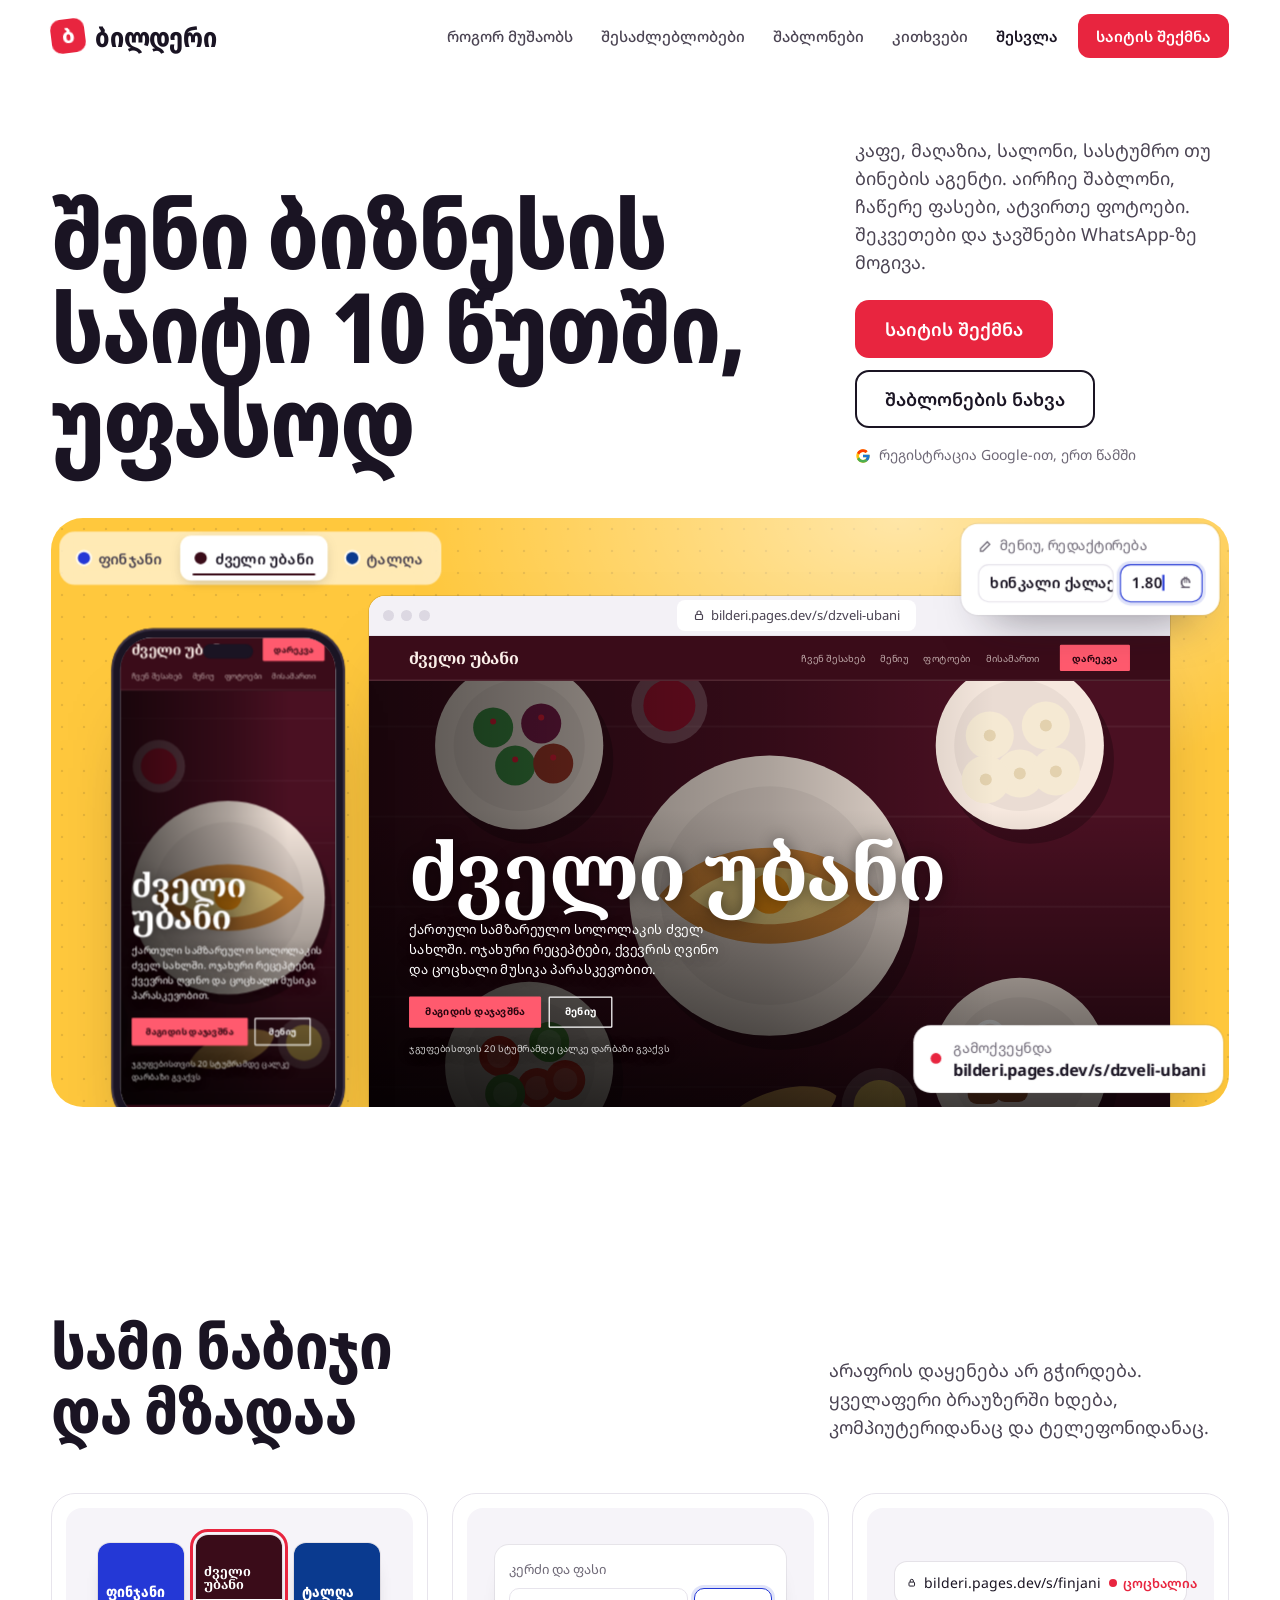
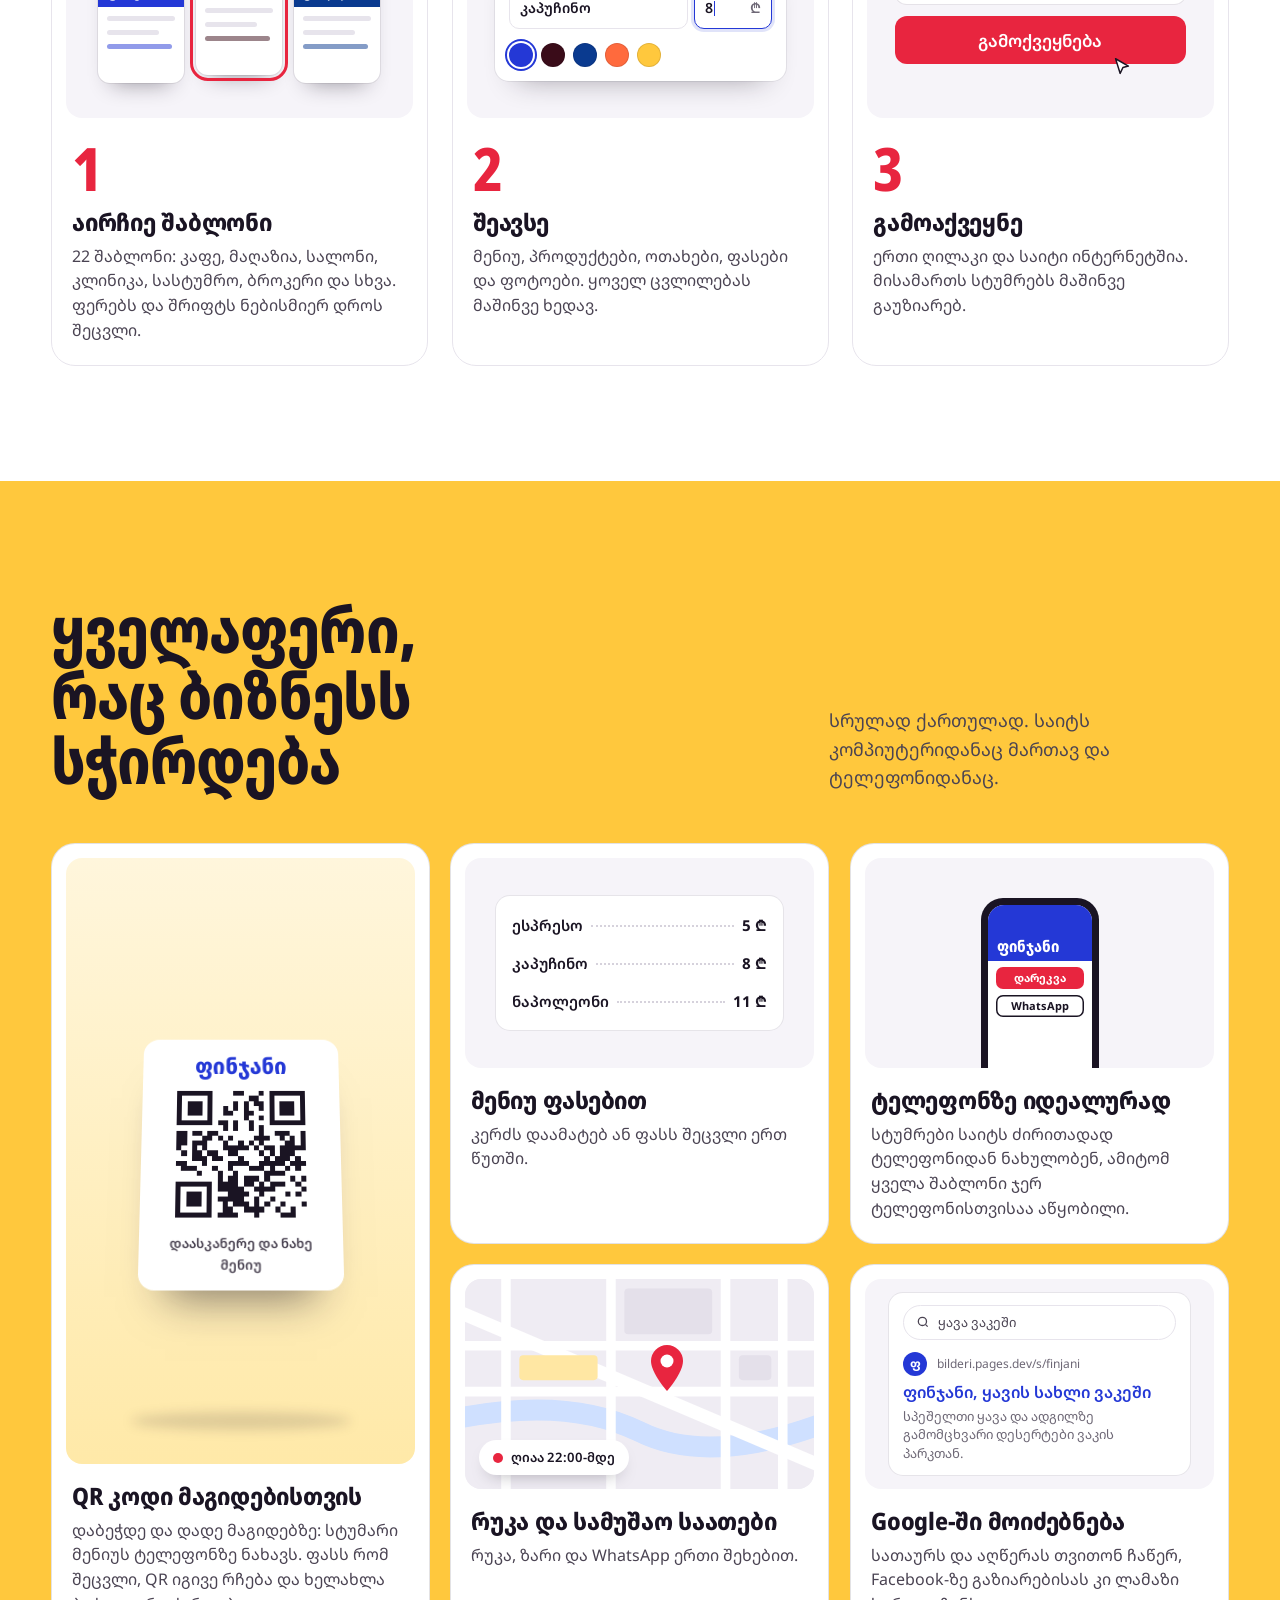
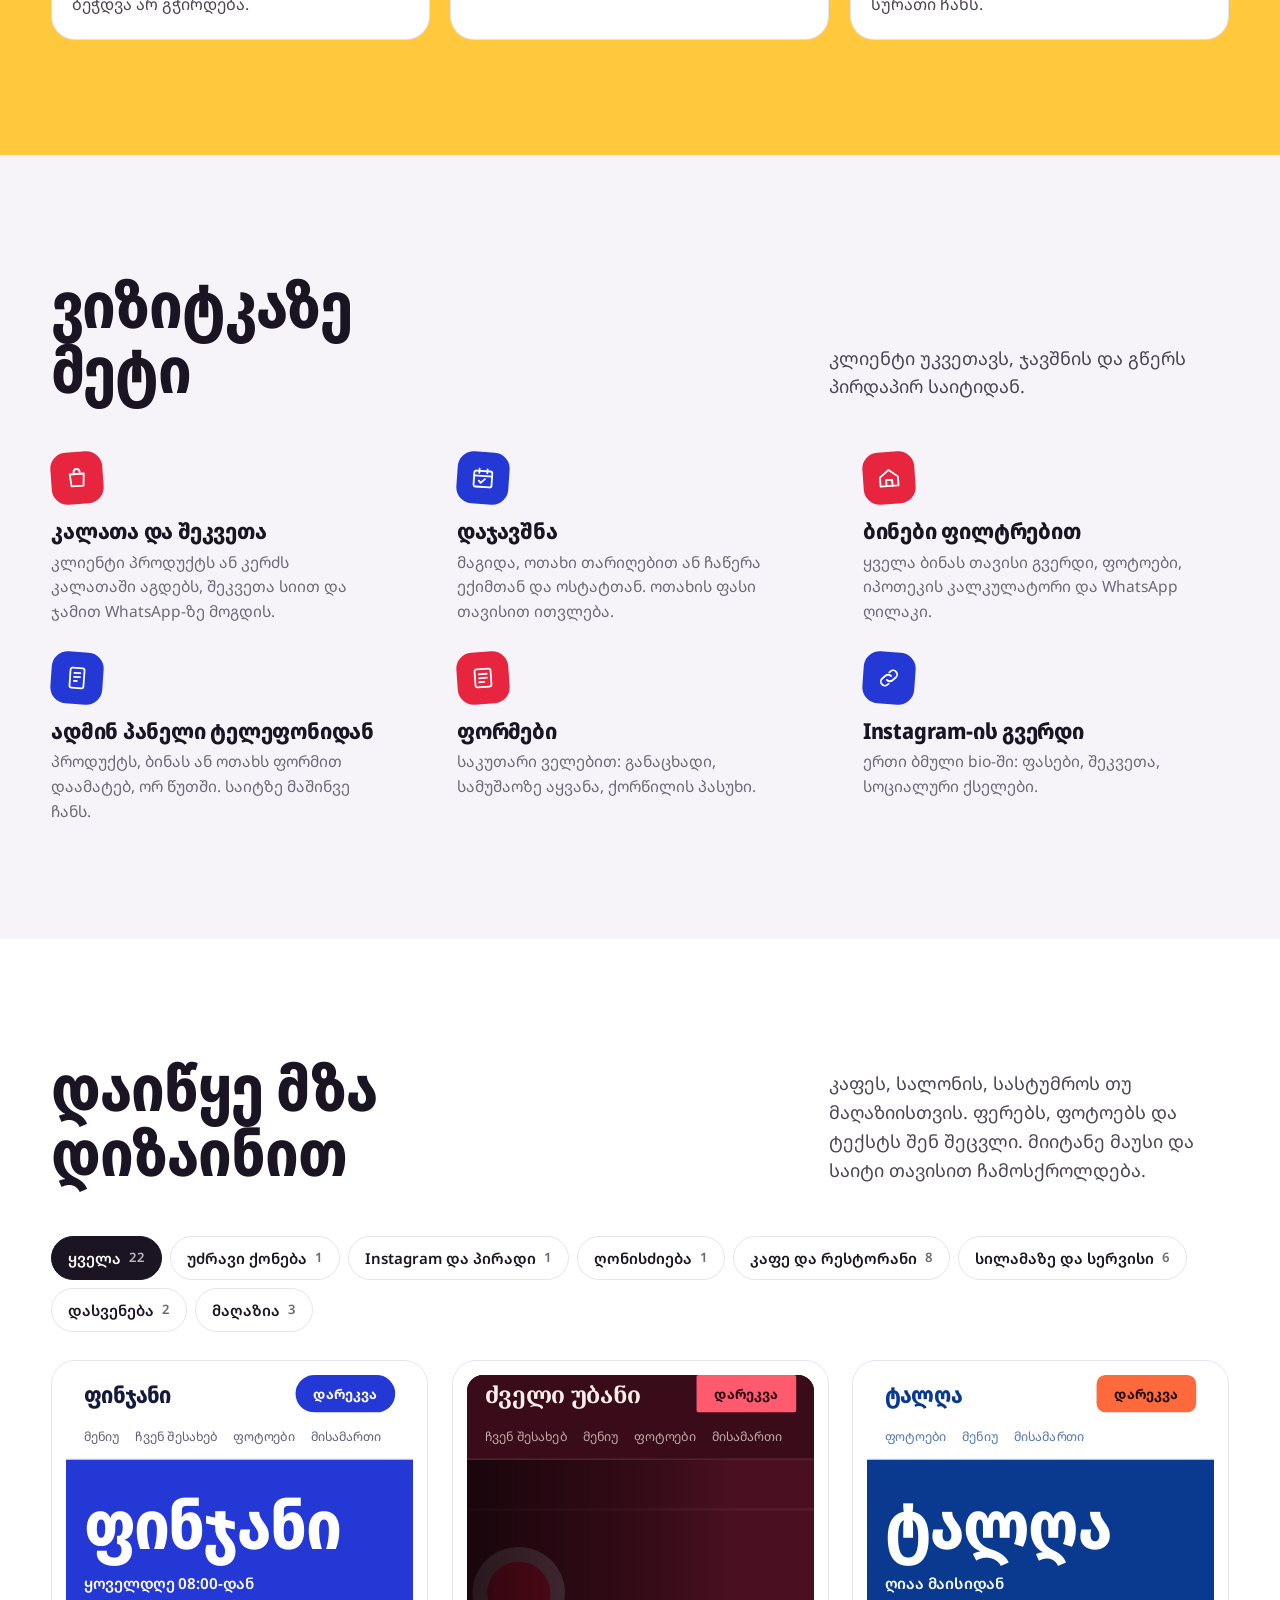
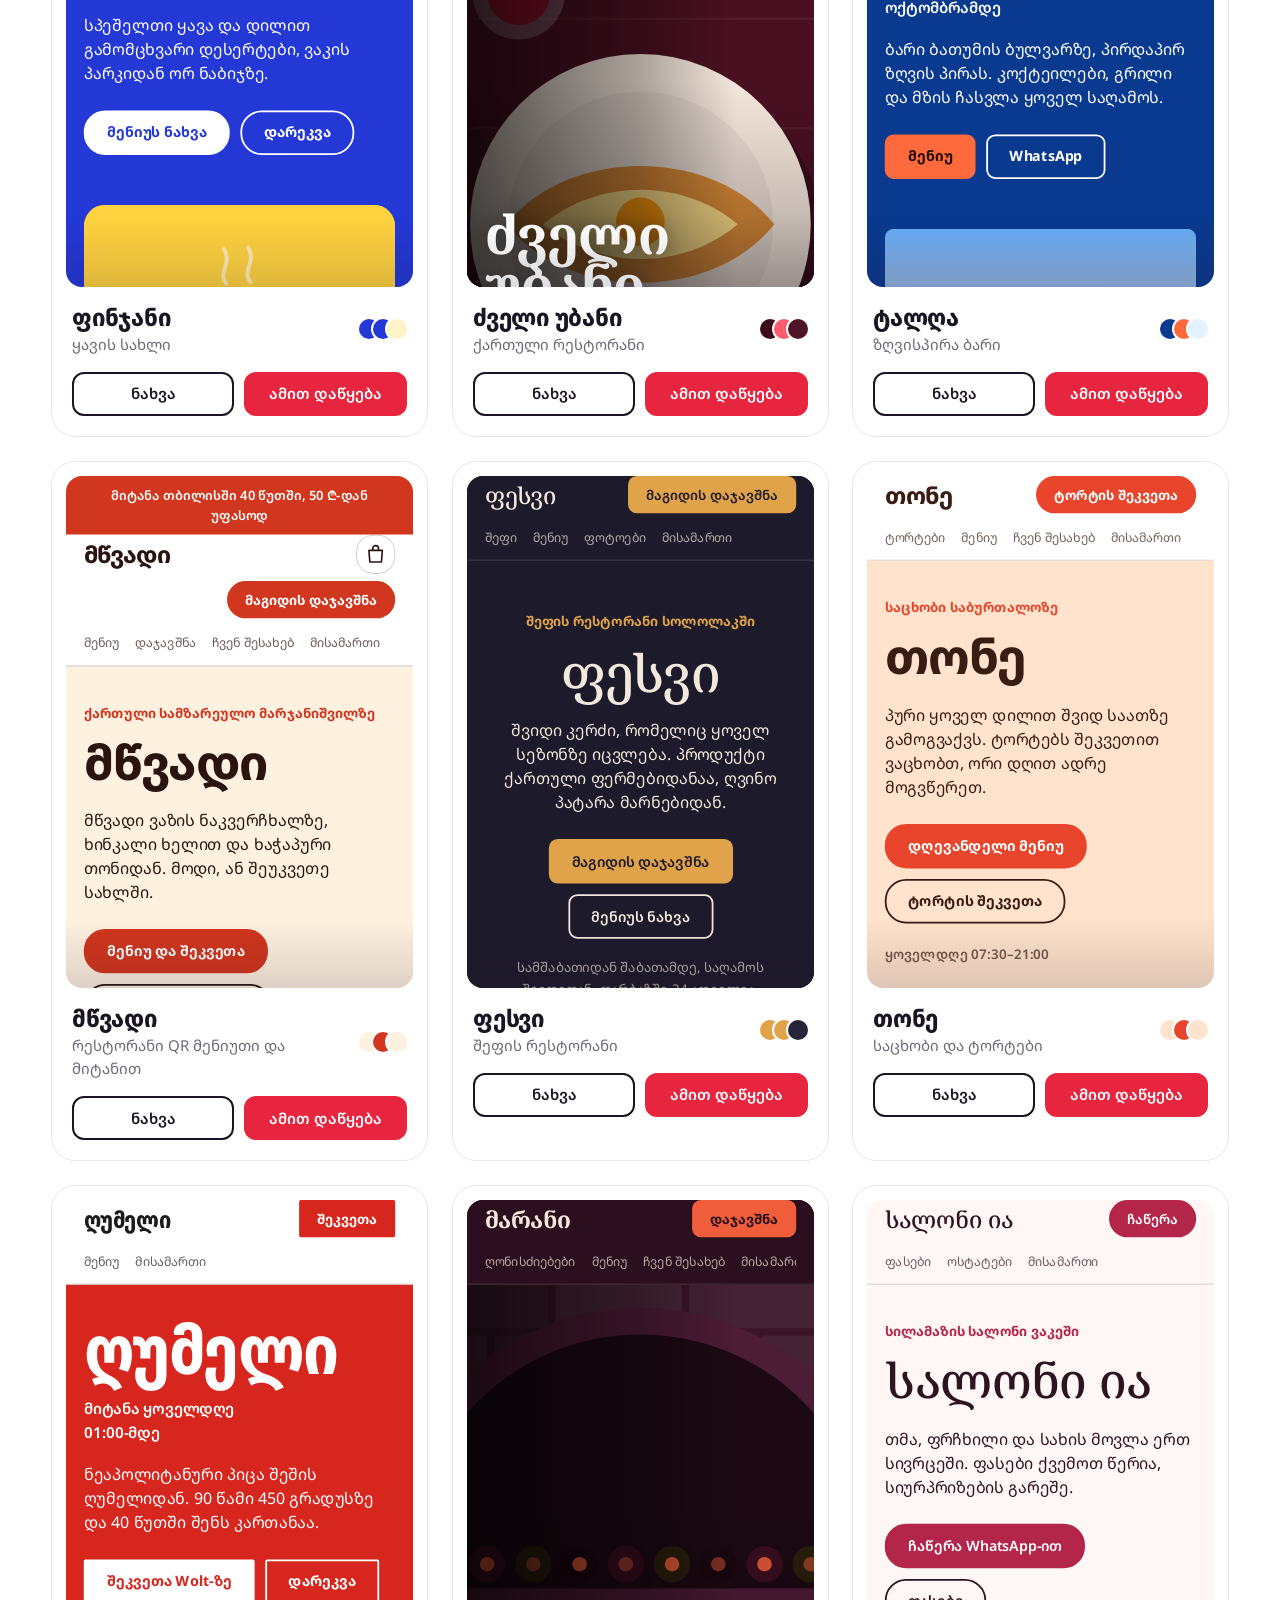
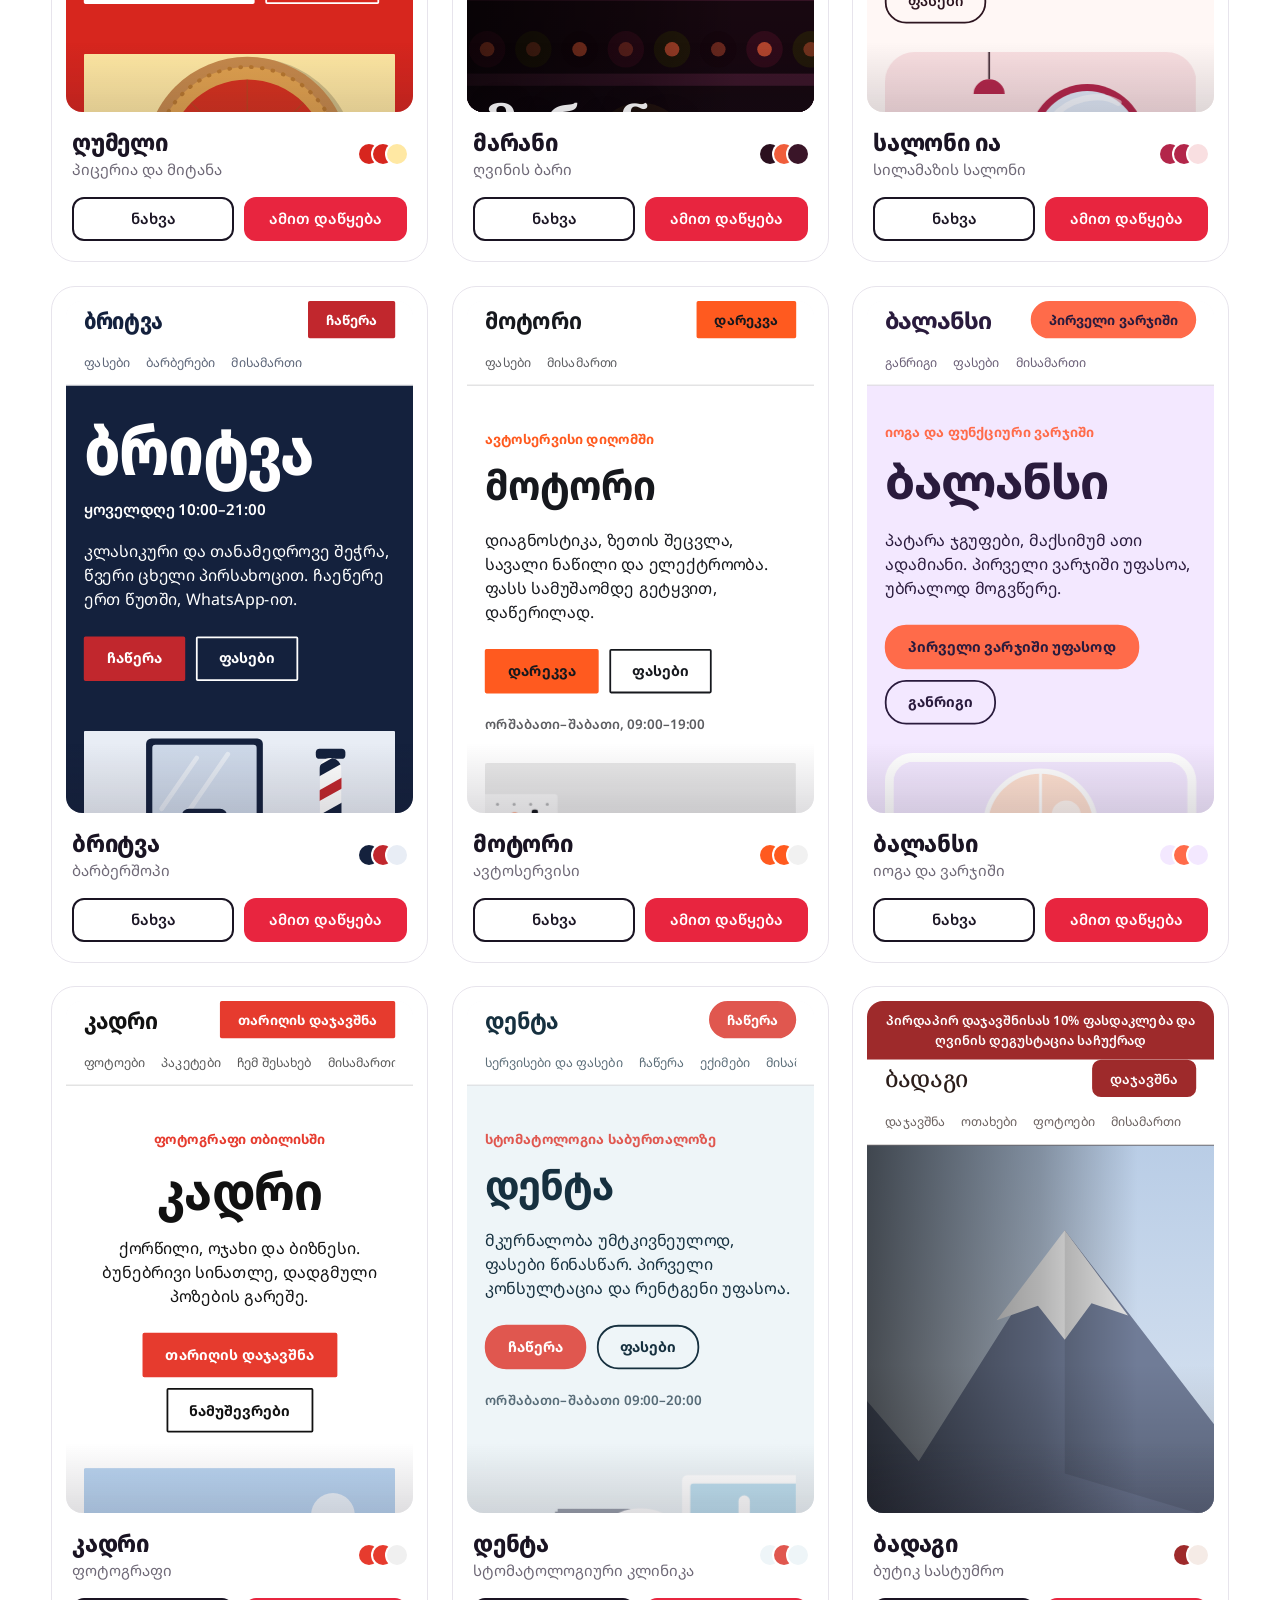
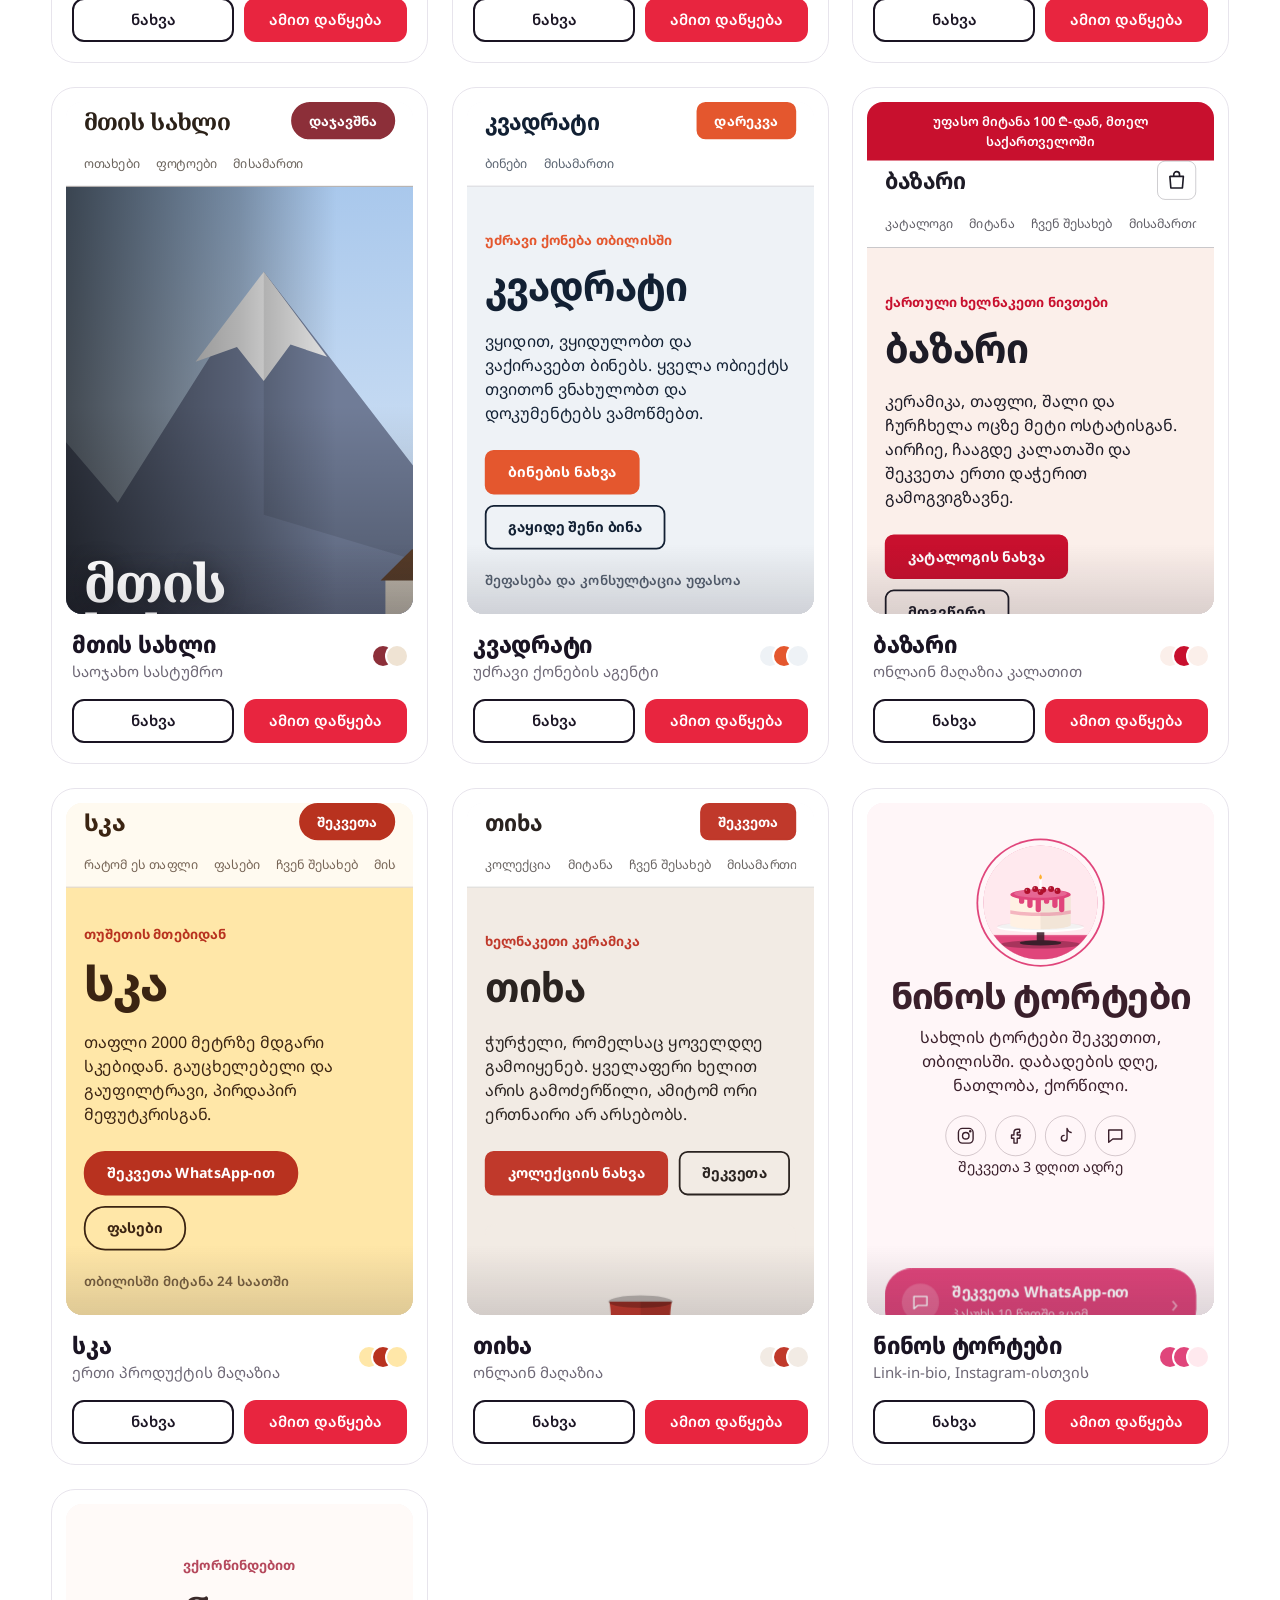
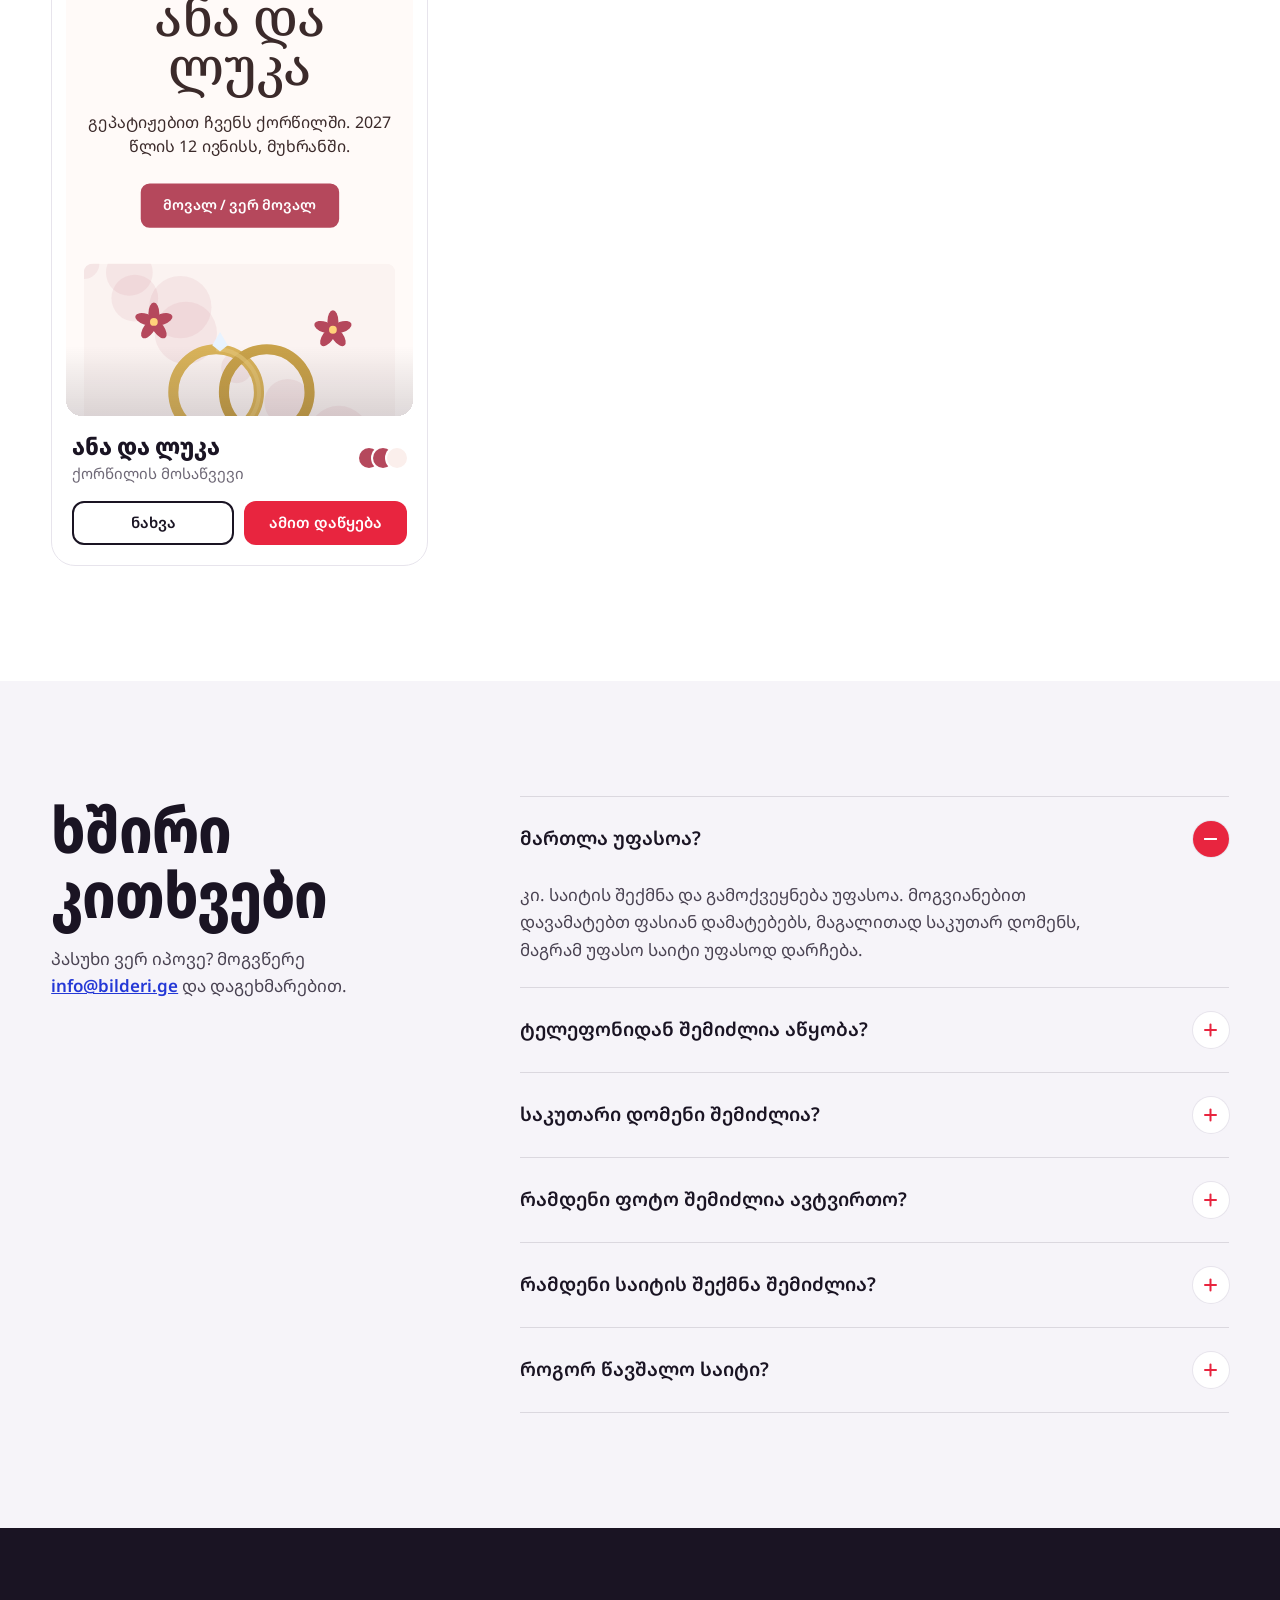
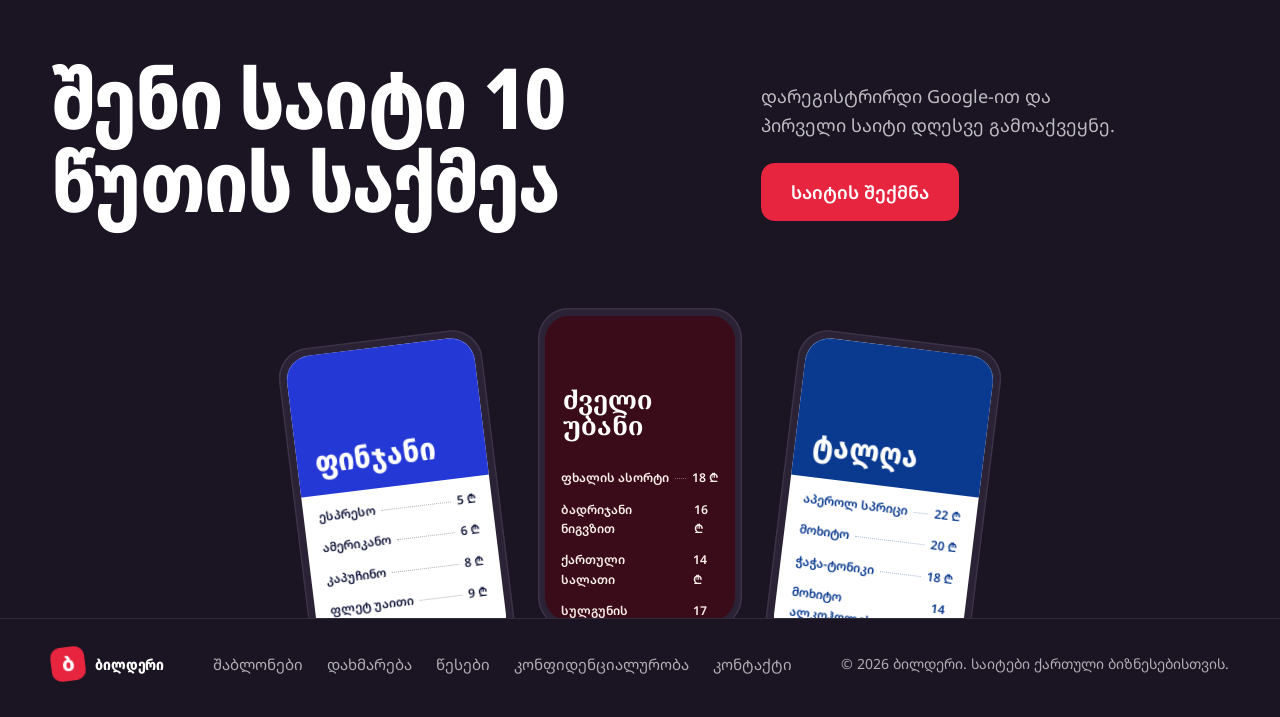
==== commit 34ecaa37: "ფორმები, Link-in-bio, უკუთვლა, ექიმთან ჩაწერა; 3 ახალი შაბლონი (Instagram, კლინიკა, ქორწილი); მთავარ" ====
--- a/public/index.html
+++ b/public/index.html
@@ -3,8 +3,8 @@
 <head>
 <meta charset="utf-8">
 <meta name="viewport" content="width=device-width,initial-scale=1">
-<title>ბილდერი: საიტი კაფესთვის</title>
-<meta name="description" content="შენი კაფის ან რესტორნის საიტი 10 წუთში, უფასოდ. მენიუ, ფასები, ფოტოები და QR კოდი მაგიდებისთვის.">
+<title>ბილდერი: უფასო საიტი შენი ბიზნესისთვის</title>
+<meta name="description" content="კაფე, მაღაზია, სალონი, სასტუმრო თუ ბინების აგენტი: საიტი 10 წუთში, უფასოდ. კალათა, დაჯავშნა, ადმინ პანელი და QR კოდი, სრულად ქართულად.">
 <link rel="preconnect" href="https://fonts.googleapis.com"><link rel="preconnect" href="https://fonts.gstatic.com" crossorigin>
 <link rel="stylesheet" href="https://fonts.googleapis.com/css2?family=Noto+Sans+Georgian:wdth,wght@62.5..100,300..900&family=Noto+Serif+Georgian:wght@400..800&display=swap">
 <style>
@@ -183,6 +183,14 @@
 .res p{grid-column:1/-1;margin:2px 0 0;font-size:13px;line-height:1.45;color:var(--muted)}
 .card.hot .res strong{text-decoration:underline}
 
+.caps{background:var(--soft)}
+.cap-grid{display:grid;grid-template-columns:repeat(3,minmax(0,1fr));gap:28px 40px}
+.cap-ic{display:grid;place-items:center;width:52px;height:52px;margin-bottom:14px;border-radius:16px;background:var(--red);color:#fff;transform:rotate(-4deg)}
+.cap:nth-child(even) .cap-ic{background:var(--cob);transform:rotate(4deg)}
+.cap h3{margin:0 0 6px;font-size:22px}
+.cap p{margin:0;color:var(--muted);font-size:15.5px;max-width:36ch}
+@media(max-width:900px){.cap-grid{grid-template-columns:1fr 1fr}}
+@media(max-width:560px){.cap-grid{grid-template-columns:1fr}}
 .tfilter{display:flex;flex-wrap:wrap;gap:8px;margin:0 0 28px}
 .tfilter button{display:inline-flex;align-items:center;gap:8px;min-height:44px;padding:0 16px;border:1.5px solid var(--line);border-radius:99px;background:#fff;font:inherit;font-size:15px;font-weight:600;color:var(--ink);cursor:pointer;transition:border-color .15s}
 .tfilter button:hover{border-color:var(--ink)}
@@ -326,9 +334,9 @@
 <section class="hero">
   <div class="wrap">
     <div class="hero-head">
-      <h1>შენი კაფის საიტი 10&nbsp;წუთში, უფასოდ</h1>
+      <h1>შენი ბიზნესის საიტი 10&nbsp;წუთში, უფასოდ</h1>
       <div>
-        <p class="lead">აირჩიე დიზაინი, ჩაწერე მენიუ და ფასები, ატვირთე ფოტოები. საიტი მაშინვე ინტერნეტშია, კოდის გარეშე.</p>
+        <p class="lead">კაფე, მაღაზია, სალონი, სასტუმრო თუ ბინების აგენტი. აირჩიე შაბლონი, ჩაწერე ფასები, ატვირთე ფოტოები. შეკვეთები და ჯავშნები WhatsApp-ზე მოგივა.</p>
         <div class="cta">
           <a class="btn btn-red btn-lg" href="#" data-demo="signup">საიტის შექმნა</a>
           <a class="btn btn-line btn-lg" href="#templates">შაბლონების ნახვა</a>
@@ -366,7 +374,7 @@
         <div class="vis"><div class="minis" id="minis"></div></div>
         <span class="num">1</span>
         <h3>აირჩიე შაბლონი</h3>
-        <p>კაფე, რესტორანი თუ ბარი. ფერებს და შრიფტს ნებისმიერ დროს შეცვლი.</p>
+        <p>22 შაბლონი: კაფე, მაღაზია, სალონი, კლინიკა, სასტუმრო, ბროკერი და სხვა. ფერებს და შრიფტს ნებისმიერ დროს შეცვლი.</p>
       </li>
       <li class="card tilt">
         <div class="vis">
@@ -378,7 +386,7 @@
         </div>
         <span class="num">2</span>
         <h3>შეავსე</h3>
-        <p>მენიუ, ფასები, ფოტოები და საათები. ყოველ ცვლილებას მაშინვე ხედავ.</p>
+        <p>მენიუ, პროდუქტები, ოთახები, ფასები და ფოტოები. ყოველ ცვლილებას მაშინვე ხედავ.</p>
       </li>
       <li class="card tilt">
         <div class="vis">
@@ -399,7 +407,7 @@
 <section class="band feat" id="features">
   <div class="wrap">
     <div class="sec-head">
-      <h2>ყველაფერი, რაც კაფეს სჭირდება</h2>
+      <h2>ყველაფერი, რაც ბიზნესს სჭირდება</h2>
       <p>სრულად ქართულად. საიტს კომპიუტერიდანაც მართავ და ტელეფონიდანაც.</p>
     </div>
     <div class="bento">
@@ -453,6 +461,13 @@
   </div>
 </section>
 
+<section class="band caps" id="caps">
+  <div class="wrap">
+    <div class="sec-head"><h2>ვიზიტკაზე მეტი</h2><p>კლიენტი უკვეთავს, ჯავშნის და გწერს პირდაპირ საიტიდან.</p></div>
+    <div class="cap-grid"><div class="cap"><span class="cap-ic"><svg width="24" height="24" viewBox="0 0 24 24" fill="none" stroke="currentColor" stroke-width="1.8" stroke-linecap="round" stroke-linejoin="round" aria-hidden="true"><path d="M5 8h14l-1 12H6zM9 8V6a3 3 0 0 1 6 0v2"/></svg></span><h3>კალათა და შეკვეთა</h3><p>კლიენტი პროდუქტს ან კერძს კალათაში აგდებს, შეკვეთა სიით და ჯამით WhatsApp-ზე მოგდის.</p></div><div class="cap"><span class="cap-ic"><svg width="24" height="24" viewBox="0 0 24 24" fill="none" stroke="currentColor" stroke-width="1.8" stroke-linecap="round" stroke-linejoin="round" aria-hidden="true"><rect x="3" y="5" width="18" height="16" rx="2"/><path d="M3 10h18M8 3v4M16 3v4M8 15l2 2 4-4"/></svg></span><h3>დაჯავშნა</h3><p>მაგიდა, ოთახი თარიღებით ან ჩაწერა ექიმთან და ოსტატთან. ოთახის ფასი თავისით ითვლება.</p></div><div class="cap"><span class="cap-ic"><svg width="24" height="24" viewBox="0 0 24 24" fill="none" stroke="currentColor" stroke-width="1.8" stroke-linecap="round" stroke-linejoin="round" aria-hidden="true"><path d="M3 11l9-7 9 7v9H3z"/><path d="M9 20v-6h6v6"/></svg></span><h3>ბინები ფილტრებით</h3><p>ყველა ბინას თავისი გვერდი, ფოტოები, იპოთეკის კალკულატორი და WhatsApp ღილაკი.</p></div><div class="cap"><span class="cap-ic"><svg width="24" height="24" viewBox="0 0 24 24" fill="none" stroke="currentColor" stroke-width="1.8" stroke-linecap="round" stroke-linejoin="round" aria-hidden="true"><rect x="5" y="2" width="14" height="20" rx="2"/><path d="M9 7h6M9 11h6M9 15h3"/></svg></span><h3>ადმინ პანელი ტელეფონიდან</h3><p>პროდუქტს, ბინას ან ოთახს ფორმით დაამატებ, ორ წუთში. საიტზე მაშინვე ჩანს.</p></div><div class="cap"><span class="cap-ic"><svg width="24" height="24" viewBox="0 0 24 24" fill="none" stroke="currentColor" stroke-width="1.8" stroke-linecap="round" stroke-linejoin="round" aria-hidden="true"><rect x="4" y="3" width="16" height="18" rx="2"/><path d="M8 8h8M8 12h8M8 16h5"/></svg></span><h3>ფორმები</h3><p>საკუთარი ველებით: განაცხადი, სამუშაოზე აყვანა, ქორწილის პასუხი.</p></div><div class="cap"><span class="cap-ic"><svg width="24" height="24" viewBox="0 0 24 24" fill="none" stroke="currentColor" stroke-width="1.8" stroke-linecap="round" stroke-linejoin="round" aria-hidden="true"><path d="M10 14a4 4 0 0 0 5.7 0l3-3a4 4 0 0 0-5.7-5.7l-1 1M14 10a4 4 0 0 0-5.7 0l-3 3a4 4 0 0 0 5.7 5.7l1-1"/></svg></span><h3>Instagram-ის გვერდი</h3><p>ერთი ბმული bio-ში: ფასები, შეკვეთა, სოციალური ქსელები.</p></div></div>
+  </div>
+</section>
+
 <section class="band" id="templates">
   <div class="wrap">
     <div class="sec-head">
@@ -539,7 +554,7 @@
   const STYLES = ['poster', 'elegant', 'warm', 'clean'];
   const DEFAULT_COLORS = { bg: '#ffffff', ink: '#16181d', surface: '#f1f2f4', accent: '#c8102e', accentInk: '#ffffff' };
   const TONES = ['base', 'surface', 'accent', 'inverse', 'custom'];
-  const LABELS = { rooms: 'ოთახები', booking: 'დაჯავშნა', shop: 'კატალოგი', listings: 'განცხადებები', hero: 'მთავარი ბლოკი', menu: 'მენიუ', about: 'ჩვენ შესახებ', gallery: 'ფოტოები', visit: 'მისამართი', cta: 'ბანერი', cards: 'ბარათები', reviews: 'შეფასებები', faq: 'ხშირი კითხვები', steps: 'ნაბიჯები', events: 'განრიგი' };
+  const LABELS = { form: 'ფორმა', links: 'ბმულები', countdown: 'უკუთვლა', rooms: 'ოთახები', booking: 'დაჯავშნა', shop: 'კატალოგი', listings: 'განცხადებები', hero: 'მთავარი ბლოკი', menu: 'მენიუ', about: 'ჩვენ შესახებ', gallery: 'ფოტოები', visit: 'მისამართი', cta: 'ბანერი', cards: 'ბარათები', reviews: 'შეფასებები', faq: 'ხშირი კითხვები', steps: 'ნაბიჯები', events: 'განრიგი' };
   const KINDS = { services: 'სერვისები', products: 'პროდუქტები', rooms: 'ოთახები', features: 'უპირატესობები', team: 'გუნდი', plans: 'პაკეტები' };
   const NAV_DEFAULT = { menu: 'მენიუ', about: 'ჩვენ შესახებ', gallery: 'ფოტოები', visit: 'მისამართი' };
   const NAV_ON = { rooms: true, booking: true, shop: true, listings: true, menu: true, about: true, gallery: true, visit: true, cards: true, events: true };
@@ -581,6 +596,12 @@
     dumbbell: '<path d="M6 7v10M3 9.5v5M18 7v10M21 9.5v5M6 12h12"/>',
     area: '<path d="M4 4h16v16H4z"/><path d="M4 10V4h6M20 14v6h-6"/>',
     stairs: '<path d="M4 20h4v-4h4v-4h4V8h4V4"/>',
+    insta: '<rect x="3" y="3" width="18" height="18" rx="5"/><circle cx="12" cy="12" r="4"/><circle cx="17.5" cy="6.5" r=".8"/>',
+    fb: '<path d="M14 8h3V4h-3a4 4 0 0 0-4 4v3H7v4h3v6h4v-6h3l1-4h-4V8z"/>',
+    tiktok: '<path d="M14 3v12a3.5 3.5 0 1 1-3.5-3.5M14 3c.5 2.5 2.5 4.5 5 5"/>',
+    chat: '<path d="M4 5h16v11H9l-5 4z"/>',
+    link: '<path d="M10 14a4 4 0 0 0 5.7 0l3-3a4 4 0 0 0-5.7-5.7l-1 1M14 10a4 4 0 0 0-5.7 0l-3 3a4 4 0 0 0 5.7 5.7l1-1"/>',
+    tooth: '<path d="M7 3c-3 0-4 3-3 6 1 2 1 4 1.5 7S7 21 8 21s1.5-4 2-6 1-2 2-2 1.5 0 2 2 1 6 2 6 2-2 2.5-5 .5-5 1.5-7c1-3 0-6-3-6-2 0-3 1-5 1S9 3 7 3z"/>',
     bath: '<path d="M4 12h16v3a5 5 0 0 1-5 5H9a5 5 0 0 1-5-5zM6 12V6a2 2 0 0 1 4 0"/>',
     bag: '<path d="M5 8h14l-1 12H6zM9 8V6a3 3 0 0 1 6 0v2"/>',
     music: '<path d="M9 18V6l11-2v12"/><circle cx="6.5" cy="18" r="2.5"/><circle cx="17.5" cy="16" r="2.5"/>'
@@ -670,6 +691,7 @@
     // ფასი: „45 ₾", „120 ₾ / ღამე", „60 ₾-დან", ძველი ფასი გადახაზული
     const price = (it, ip, cls) => {
       if (!filled(it.price)) return '';
+      if (Number(it.price) === 0) return `<span class="${cls}">უფასო</span>`;
       const u = it.unit ? `${/^[-–]/.test(it.unit) ? '' : ' '}<span class="unit"${E(ip + '.unit')}>${esc(it.unit)}</span>` : '';
       const old = filled(it.oldPrice) ? ` <s><span${N(ip + '.oldPrice')}>${num(it.oldPrice)}</span>&nbsp;₾</s>` : '';
       return `<span class="${cls}"><span${N(ip + '.price')}>${num(it.price)}</span>&nbsp;₾${u}${old}</span>`;
@@ -686,6 +708,11 @@
       if (s.variant === 'photo') {
         return `<section class="hero hero-photo"${edit ? ` data-sec="${i}"` : ''}>${img(s.image, 'hero-bg', P(i) + '.image', true)}
 <div class="hero-in">${h1}${lead}${actions}${note}</div></section>`;
+      }
+      if (s.variant === 'profile') {
+        const av = has(s.image) || edit ? img(s.image, 'pf-av', P(i) + '.image', true) : '';
+        const soc = [c.instagram && ['insta', 'https://instagram.com/' + encodeURIComponent(c.instagram)], c.facebook && ['fb', 'https://facebook.com/' + encodeURIComponent(c.facebook)], c.tiktok && ['tiktok', 'https://www.tiktok.com/@' + encodeURIComponent(c.tiktok)], (c.whatsapp || c.phone) && ['chat', wa(c.whatsapp || c.phone)]].filter(Boolean);
+        return `${open(s, i, 'hero hero-profile band', false)}<div class="wrap pf">${av}${h1}${lead}${soc.length ? `<div class="pf-soc">${soc.map(([n, u]) => `<a href="${esc(u)}" aria-label="${n}" target="_blank" rel="noopener">${icon(n)}</a>`).join('')}</div>` : ''}${actions}${note}</div></section>`;
       }
       if (s.variant === 'split') {
         return `${open(s, i, 'hero hero-split band', false)}<div class="wrap split${pic ? '' : ' no-img'}"><div class="split-t">${s.kicker ? `<p class="kicker"${E(P(i) + '.kicker')}>${esc(s.kicker)}</p>` : ''}${h1}${lead}${actions}${note}</div>
@@ -906,6 +933,16 @@
     const wnum0 = String(c.whatsapp || c.phone || '').replace(/\D/g, '');
     const bookForm = (s, i, roomId) => {
       const room = s.mode === 'room' || roomId;
+      if (s.mode === 'appt') {
+        const srv = [], doc = [];
+        (site.sections || []).forEach((x) => { if (x && x.type === 'cards' && x.kind === 'services') (x.items || []).forEach((it) => it.title && srv.push(it.title)); if (x && x.type === 'cards' && x.kind === 'team') (x.items || []).forEach((it) => it.title && doc.push(it.title)); });
+        const slots = []; for (let h = Number(s.from) || 9; h < (Number(s.to) || 19); h++) for (const m of ['00', '30']) slots.push(`${h}:${m}`);
+        return `<form class="bk-f card" data-book="appt" data-w="${wnum0}" data-t="${esc(c.phone || '')}" onsubmit="return false">
+${srv.length ? `<label class="w"><span>სერვისი</span><select name="srv">${srv.map((x) => `<option>${esc(x)}</option>`).join('')}</select></label>` : ''}${doc.length ? `<label class="w"><span>სპეციალისტი</span><select name="doc"><option value="">ნებისმიერი</option>${doc.map((x) => `<option>${esc(x)}</option>`).join('')}</select></label>` : ''}
+<label><span>თარიღი</span><input type="date" name="date" required></label><label><span>დრო</span><select name="time">${slots.map((t2) => `<option>${t2}</option>`).join('')}</select></label><label><span>სახელი</span><input name="name" autocomplete="name"></label>
+<label><span>ტელეფონი</span><input name="phone" inputmode="tel" autocomplete="tel"></label><label class="w"><span>კომენტარი</span><input name="note" placeholder="მაგ. პირველად მოვდივარ"></label>
+<button class="btn w" type="button" data-book-send>ჩაწერა WhatsApp-ით</button><p class="bk-note w">${esc(s.formNote ?? 'დროს დაგიდასტურებთ 15 წუთში.')}</p></form>`;
+      }
       const opt = (n) => Array.from({ length: n }, (_, k) => `<option${k === 1 ? ' selected' : ''}>${k + 1}</option>`).join('');
       const times = []; for (let h = 12; h <= 23; h++) for (const m of ['00', '30']) times.push(`${h}:${m}`);
       return `<form class="bk-f card" data-book="${room ? 'room' : 'table'}" data-w="${wnum0}" data-t="${esc(c.phone || '')}" onsubmit="return false">
@@ -916,6 +953,18 @@
 ${room ? '<p class="bk-est w" data-est aria-live="polite"></p>' : ''}<button class="btn w" type="button" data-book-send>${room ? 'დაჯავშნის მოთხოვნა WhatsApp-ით' : 'მაგიდის დაჯავშნა WhatsApp-ით'}</button><p class="bk-note w">${esc(s.formNote ?? (room ? 'ფასს და თავისუფალ ოთახს დაგიდასტურებთ ნახევარ საათში.' : 'დაგიდასტურებთ 15 წუთში.'))}</p></form>`;
     };
     S.booking = (s, i) => `${open(s, i, 'band')}<div class="wrap bk"><div class="bk-t">${s.title ?? 'დაჯავშნა' ? `<h2${E(P(i) + '.title')}>${esc(s.title ?? 'დაჯავშნა')}</h2>` : ''}${s.note ? `<p${E(P(i) + '.note')}>${esc(s.note)}</p>` : ''}${btns(s.buttons, P(i) + '.buttons')}</div>${edit ? `<div class="bk-f card" style="pointer-events:none">${bookForm(s, i).replace(/<form[^>]*>|<\/form>/g, '')}</div>` : bookForm(s, i)}</div></section>`;
+
+    S.form = (s, i) => {
+      const fields = (s.items || []).map((f, j) => {
+        const nm = 'f' + j, lab = esc(f.label || ''), req = f.req ? ' required' : '', wide = f.type === 'textarea' || f.type === 'choice' || f.wide ? ' class="w"' : '';
+        const opts = String(f.opts || '').split(',').map((x) => x.trim()).filter(Boolean);
+        const ctl = f.type === 'textarea' ? `<textarea name="${nm}" rows="3"${req}></textarea>` : f.type === 'select' ? `<select name="${nm}"${req}>${opts.map((o) => `<option>${esc(o)}</option>`).join('')}</select>` : f.type === 'choice' ? `<span class="fm-ch">${opts.map((o, k) => `<label><input type="radio" name="${nm}" value="${esc(o)}"${k === 0 ? ' checked' : ''}>${esc(o)}</label>`).join('')}</span>` : `<input name="${nm}" type="${{ tel: 'tel', email: 'email', date: 'date', number: 'number' }[f.type] || 'text'}"${f.type === 'tel' ? ' inputmode="tel" autocomplete="tel"' : ''}${req}>`;
+        return `<label${wide} data-l="${lab}"><span${E(`${P(i)}.items.${j}.label`)}>${lab}${f.req ? ' *' : ''}</span>${ctl}</label>`;
+      }).join('');
+      return `${open(s, i, 'band')}<div class="wrap bk"><div class="bk-t">${(s.title ?? 'მოგვწერეთ') ? `<h2${E(P(i) + '.title')}>${esc(s.title ?? 'მოგვწერეთ')}</h2>` : ''}${s.note ? `<p${E(P(i) + '.note')}>${esc(s.note)}</p>` : ''}${btns(s.buttons, P(i) + '.buttons')}</div><form class="bk-f card fm" data-form data-w="${String(c.whatsapp || c.phone || '').replace(/\D/g, '')}" data-t="${esc(c.phone || '')}" data-h="${esc(s.msgTitle || s.title || 'განაცხადი საიტიდან')}" onsubmit="return false"${edit ? ' style="pointer-events:none"' : ''}>${fields}<button class="btn w" type="button" data-form-send><span${E(P(i) + '.submit')}>${esc(s.submit || 'გაგზავნა WhatsApp-ით')}</span></button>${s.formNote ? `<p class="bk-note w">${esc(s.formNote)}</p>` : ''}</form></div></section>`;
+    };
+    S.links = (s, i) => `${open(s, i, 'band links-sec')}<div class="wrap lk">${s.title ? `<h2${E(P(i) + '.title')}>${esc(s.title)}</h2>` : ''}${(s.items || []).filter((x) => x && (x.label || edit)).map((x, j) => `<a class="lk-a tilt${x.featured ? ' on' : ''}" href="${href(x.link)}"${/^https?:/.test(String(x.link || '')) ? ' target="_blank" rel="noopener"' : ''}>${x.icon ? `<span class="lk-ic">${icon(x.icon)}</span>` : ''}<span class="lk-t"><b${E(`${P(i)}.items.${j}.label`)}>${esc(x.label)}</b>${x.text ? `<small${E(`${P(i)}.items.${j}.text`)}>${esc(x.text)}</small>` : ''}</span><span class="lk-go" aria-hidden="true">›</span></a>`).join('')}</div></section>`;
+    S.countdown = (s, i) => `${open(s, i, 'band cd-sec')}<div class="wrap cd">${s.title ? `<h2${E(P(i) + '.title')}>${esc(s.title)}</h2>` : ''}<div class="cd-n" data-cd="${esc(s.date || '')}">${['დღე', 'საათი', 'წუთი', 'წამი'].map((u) => `<div><b>0</b><span>${u}</span></div>`).join('')}</div>${s.note ? `<p${E(P(i) + '.note')}>${esc(s.note)}</p>` : ''}${btns(s.buttons, P(i) + '.buttons')}</div></section>`;
 
     const all = (site.sections || []).map((s, i) => ({ s, i })).filter(({ s }) => s && s.enabled !== false && S[s.type]);
 
@@ -941,7 +990,7 @@
     const st = STYLES.includes(t.style) ? t.style : 'poster';
     const col = (n) => color(k[n], DEFAULT_COLORS[n]);
     const lh = Math.min(96, Math.max(20, Number(b.logoHeight) || 36));
-    const css = `:root{--bg:${col('bg')};--ink:${col('ink')};--surface:${col('surface')};--accent:${col('accent')};--accent-ink:${col('accentInk')};--r:${CORNERS[t.corners] || CORNERS.soft};--display:${fo.display};--dw:${fo.weight};--ds:${fo.stretch};--dt:${fo.track};--logo-h:${lh}px}\n` + BASE_CSS + SECTIONS_CSS + (site.listings || site.products || site.rooms || (site.sections || []).some((x) => x && (x.type === 'booking' || (x.type === 'menu' && (x.layout === 'app' || x.order)))) ? LIST_CSS : '') + SKIN_CSS;
+    const css = `:root{--bg:${col('bg')};--ink:${col('ink')};--surface:${col('surface')};--accent:${col('accent')};--accent-ink:${col('accentInk')};--r:${CORNERS[t.corners] || CORNERS.soft};--display:${fo.display};--dw:${fo.weight};--ds:${fo.stretch};--dt:${fo.track};--logo-h:${lh}px}\n` + BASE_CSS + SECTIONS_CSS + (site.listings || site.products || site.rooms || (site.sections || []).some((x) => x && (x.type === 'booking' || x.type === 'form' || x.type === 'links' || x.type === 'countdown' || (x.type === 'hero' && x.variant === 'profile') || (x.type === 'menu' && (x.layout === 'app' || x.order)))) ? LIST_CSS : '') + SKIN_CSS;
 
     const meta = site.meta || {};
     const title = meta.title || site.name || '';
@@ -1046,7 +1095,7 @@
 <button class="btn ct-send" type="button" data-send>შეკვეთის გაგზავნა WhatsApp-ით</button><p class="ct-note">შეკვეთა WhatsApp-ში გაიგზავნება და დაგიკავშირდებით დასადასტურებლად. გადახდა მიტანისას ან გადარიცხვით.</p></div></div>
 <div class="ct-toast" data-toast role="status">კალათაში დაემატა</div>
 <script type="application/json" id="shop-data">${JSON.stringify({ k: site.slug || site.name || 'shop', w: wnum, t: c.phone || '', f: Number(shop.fee) || 0, free: Number(shop.freeFrom) || 0, p: CART }).replace(/</g, '\\u003c')}<\/script>` : '';
-    const body = `${notice}<div class="site st-${st}${t.font === 'classic' ? ' f-classic' : ''}${bar ? ' has-bar' : ''}">${nav}<main>${main}</main>${footer}${bar}${cartUi}</div>`;
+    const body = `${notice}<div class="site st-${st}${site.hideNav ? ' no-nav' : ''}${t.font === 'classic' ? ' f-classic' : ''}${bar ? ' has-bar' : ''}">${site.hideNav && !edit ? '' : nav}<main>${main}</main>${footer}${bar}${cartUi}</div>`;
     return { css, body, head: headX };
   }
 
@@ -1408,6 +1457,39 @@
 .lp-side .bk-f label:nth-child(3){grid-column:1/-1}
 .bk-h{font-size:26px;margin:0 0 12px}
 .rm-specs{border-top:0;padding-top:0;margin:0 0 8px;font-size:16px}
+.hero-profile{text-align:center;padding-top:clamp(48px,8vw,96px);padding-bottom:clamp(28px,4vw,48px)}
+.pf{max-width:560px}
+.pf-av{width:128px;height:128px;margin:0 auto 20px;border-radius:50%;object-fit:cover;box-shadow:0 0 0 6px var(--b),0 0 0 8px var(--hi)}
+.pf .img-empty{min-height:0;width:128px;height:128px;border-radius:50%}
+.hero-profile h1{font-size:clamp(40px,8vw,64px);margin-bottom:12px}
+.hero-profile .lead{margin:0 auto}
+.pf-soc{display:flex;justify-content:center;gap:10px;margin-top:20px}
+.pf-soc a{display:grid;place-items:center;width:46px;height:46px;border-radius:50%;border:1px solid var(--l);color:var(--t)}
+.pf-soc svg{width:22px;height:22px}
+.hero-profile .actions{justify-content:center}
+.lk{max-width:560px;display:grid;gap:12px}
+.lk h2{font-size:clamp(26px,3vw,34px);text-align:center;margin-bottom:6px}
+.lk-a{display:flex;align-items:center;gap:14px;min-height:68px;padding:12px 18px;border:1.5px solid var(--l);border-radius:calc(var(--r) + 6px);background:var(--cb);color:var(--t);text-decoration:none}
+.lk-a.on{background:var(--bb);border-color:var(--bb);color:var(--bi)}
+.lk-ic{display:grid;place-items:center;flex:none;width:42px;height:42px;border-radius:50%;background:var(--b);color:var(--hi)}
+.lk-a.on .lk-ic{background:color-mix(in srgb,var(--bi) 18%,transparent);color:var(--bi)}
+.lk-ic svg{width:22px;height:22px}
+.lk-t{flex:1;display:grid}
+.lk-t b{font-size:17px}
+.lk-t small{font-size:14px;opacity:.75}
+.lk-go{font-size:28px;line-height:1;opacity:.5}
+.cd{text-align:center}
+.cd h2{margin-bottom:24px}
+.cd-n{display:flex;justify-content:center;gap:clamp(10px,3vw,28px)}
+.cd-n div{min-width:clamp(70px,14vw,120px);padding:16px 8px;border:1px solid var(--l);border-radius:var(--r)}
+.cd-n b{display:block;font-family:var(--display);font-weight:var(--dw);font-stretch:var(--ds);font-size:clamp(36px,6vw,64px);line-height:1;font-variant-numeric:tabular-nums}
+.cd-n span{font-size:14px;color:var(--m)}
+.cd p{margin:22px auto 0;color:var(--m);max-width:44ch}
+.cd .actions{justify-content:center}
+.fm-ch{display:flex;flex-wrap:wrap;gap:8px}
+.fm-ch label{display:flex;align-items:center;gap:8px;min-height:44px;padding:0 14px;border:1px solid var(--l);border-radius:calc(var(--r) * .7);font-size:15px;font-weight:600;color:var(--t)}
+.fm textarea{padding:10px 12px;border:1px solid var(--l);border-radius:calc(var(--r) * .7);background:var(--b);color:var(--t);font:inherit;font-size:15px}
+.fm-ok{grid-column:1/-1;margin:0;font-weight:700;color:var(--hi)}
 .notice{padding:10px max(5vw,20px);text-align:center;font-size:14.5px;font-weight:600;background:var(--accent);color:var(--accent-ink)}
 .pgrid{grid-template-columns:repeat(auto-fill,minmax(min(100%,240px),1fr))}
 .pcard .c-img,.pcard .img-empty{aspect-ratio:1/1}
@@ -1543,7 +1625,7 @@
 
   const SHOP_JS = `(function(){var d=document,data;try{data=JSON.parse(d.getElementById('shop-data').textContent)}catch(e){return}var K='bilderi-cart:'+data.k,cart=[];try{cart=JSON.parse(localStorage.getItem(K)||'[]')}catch(e){}var P={};data.p.forEach(function(x){P[x.id]=x});cart=cart.filter(function(i){return P[i.id]&&i.q>0});function save(){try{localStorage.setItem(K,JSON.stringify(cart))}catch(e){}}function esc(s){return String(s).replace(/[&<>"]/g,function(c){return{'&':'&amp;','<':'&lt;','>':'&gt;','"':'&quot;'}[c]})}function fmt(n){n=Math.round(n*100)/100;var s=(n%1?n.toFixed(2):String(n)).replace(/\\B(?=(\\d{3})+(?!\\d))/g,'\\u00a0');return s+'\\u00a0₾'}function totals(){var sub=0,n=0;cart.forEach(function(i){sub+=P[i.id].p*i.q;n+=i.q});var fee=n&&data.f&&!(data.free&&sub>=data.free)?data.f:0;return{sub:sub,n:n,fee:fee,tot:sub+fee}}var dr=d.querySelector('[data-cart]');function draw(){var t=totals();d.querySelectorAll('[data-cart-n]').forEach(function(e){e.textContent=t.n;e.hidden=!t.n});d.querySelectorAll('.cart-fab').forEach(function(e){e.hidden=!t.n});var list=dr.querySelector('[data-cart-list]');list.innerHTML=cart.length?cart.map(function(i,k){var p=P[i.id];return '<div class="ct-row">'+(p.img?'<img src="'+p.img+'" alt="">':'<span class="ct-ph"></span>')+'<div><b>'+esc(p.t)+'</b>'+(i.v?'<small>'+esc(i.v)+'</small>':'')+'<small>'+fmt(p.p)+'</small></div><div class="ct-q"><button type="button" data-q="'+k+'" data-d="-1" aria-label="ნაკლები">−</button><span>'+i.q+'</span><button type="button" data-q="'+k+'" data-d="1" aria-label="მეტი">+</button></div></div>'}).join(''):'<p class="ct-empty">კალათა ცარიელია. დაამატე პროდუქტი და შეკვეთა აქედან გაგზავნე.</p>';dr.querySelector('[data-sub]').textContent=fmt(t.sub);dr.querySelector('[data-fee]').textContent=t.fee?fmt(t.fee):'უფასო';dr.querySelector('[data-tot]').textContent=fmt(t.tot);dr.querySelector('[data-send]').disabled=!cart.length;var fr=dr.querySelector('[data-free]');if(fr&&data.free){var left=data.free-t.sub;fr.textContent=left>0&&t.n?'კიდევ '+fmt(left)+' და მიტანა უფასოა':'მიტანა უფასოა '+fmt(data.free)+'-დან'}}function add(id,v,q){var it=null;cart.forEach(function(i){if(i.id===id&&(i.v||'')===(v||''))it=i});if(it)it.q+=q;else cart.push({id:id,v:v||'',q:q});save();draw()}function open(){dr.classList.add('open');dr.setAttribute('aria-hidden','false');var c=dr.querySelector('[data-cart-close]');if(c)c.focus()}function close(){dr.classList.remove('open');dr.setAttribute('aria-hidden','true')}var tst=d.querySelector('[data-toast]'),tt=0;d.addEventListener('click',function(e){var b=e.target.closest('[data-add]');if(b){e.preventDefault();if(b.dataset.pick&&!b.closest('[data-prod]')){var ln=b.closest('article').querySelector('.lc-link');if(ln){location.href=ln.href;return}}var box=b.closest('[data-prod]'),v='',q=1;if(box){var sel=box.querySelector('[data-opt][aria-pressed=true]');v=sel?sel.dataset.opt:'';var qi=box.querySelector('[data-qty]');q=Math.max(1,+(qi&&qi.value)||1)}add(b.dataset.add,v,q);if(b.hasAttribute('data-buy'))open();else if(tst){tst.classList.add('on');clearTimeout(tt);tt=setTimeout(function(){tst.classList.remove('on')},1800)}return}if(e.target.closest('[data-cart-open]')){e.preventDefault();return open()}if(e.target.closest('[data-cart-close]')||e.target===dr)return close();var q=e.target.closest('[data-q]');if(q){var k=+q.dataset.q;cart[k].q+=+q.dataset.d;if(cart[k].q<1)cart.splice(k,1);save();draw();return}var o=e.target.closest('[data-opt]');if(o){o.parentNode.querySelectorAll('[data-opt]').forEach(function(x){x.setAttribute('aria-pressed',String(x===o))});return}var st=e.target.closest('[data-step]');if(st){var inp=st.parentNode.querySelector('[data-qty]');inp.value=Math.max(1,(+inp.value||1)+(+st.dataset.step));return}var s=e.target.closest('[data-send]');if(s&&cart.length){var f=dr.querySelector('form'),g=function(n){return(f.elements[n].value||'').trim()},t=totals();var lines=cart.map(function(i,k){var p=P[i.id];return(k+1)+'. '+p.t+(i.v?' ('+i.v+')':'')+' × '+i.q+' = '+fmt(p.p*i.q)});var msg='გამარჯობა! შეკვეთა საიტიდან:\\n'+lines.join('\\n')+'\\n\\nპროდუქტები: '+fmt(t.sub)+'\\nმიტანა: '+(t.fee?fmt(t.fee):'უფასო')+'\\nჯამი: '+fmt(t.tot)+(g('name')?'\\n\\nსახელი: '+g('name'):'')+(g('phone')?'\\nტელეფონი: '+g('phone'):'')+(g('addr')?'\\nმისამართი: '+g('addr'):'')+(g('note')?'\\nკომენტარი: '+g('note'):'');window.open(data.w?'https://wa.me/'+data.w+'?text='+encodeURIComponent(msg):'tel:'+data.t,'_blank');return}});d.addEventListener('keydown',function(e){if(e.key==='Escape'&&dr.classList.contains('open'))close()});d.querySelectorAll('[data-sf]').forEach(function(f){var sec=f.closest('section'),box=sec.querySelector('[data-plist]'),cards=[].slice.call(box.children),st={cat:'',q:'',sort:''},cnt=f.querySelector('[data-count]'),emp=sec.querySelector('[data-empty]');function run(){var n=0;cards.forEach(function(c){var ok=(!st.cat||c.dataset.cat===st.cat)&&(!st.q||c.dataset.name.indexOf(st.q)>-1);c.hidden=!ok;if(ok)n++});var s=cards.slice();if(st.sort)s.sort(function(a,b){return(st.sort==='asc'?1:-1)*(+a.dataset.price-+b.dataset.price)});s.forEach(function(c){box.appendChild(c)});if(cnt)cnt.textContent=n+' პროდუქტი';if(emp)emp.style.display=n?'none':'block'}f.addEventListener('click',function(e){var b=e.target.closest('button[data-f]');if(!b)return;st.cat=b.dataset.v;f.querySelectorAll('button[data-f]').forEach(function(x){x.setAttribute('aria-pressed',String(x===b))});run()});f.addEventListener('input',function(e){if(e.target.dataset.f==='q'){st.q=e.target.value.trim().toLowerCase();run()}});f.addEventListener('change',function(e){if(e.target.dataset.f==='sort'){st.sort=e.target.value;run()}})});draw()})();`;
 
-  const EXTRA_JS = `(function(){var d=document,N=String.fromCharCode(10);d.querySelectorAll('[data-mq]').forEach(function(q){var box=q.closest('.mapp');q.addEventListener('input',function(){var v=q.value.trim().toLowerCase();box.querySelectorAll('.mi').forEach(function(li){li.hidden=!!v&&li.dataset.name.indexOf(v)<0});box.querySelectorAll('.mcat2').forEach(function(c){c.hidden=!c.querySelector('.mi:not([hidden])')})})});var tabs=d.querySelector('[data-mtabs]');if(tabs&&'IntersectionObserver' in window){var io=new IntersectionObserver(function(es){es.forEach(function(e){if(e.isIntersecting){tabs.querySelectorAll('a').forEach(function(a){var on=a.getAttribute('href')==='#'+e.target.id;a.classList.toggle('on',on);if(on)tabs.scrollTo({left:a.offsetLeft-tabs.clientWidth/2+a.clientWidth/2,behavior:'smooth'})})}})},{rootMargin:'-35% 0px -60% 0px'});d.querySelectorAll('.mcat2').forEach(function(c){io.observe(c)})}var today=new Date().toISOString().slice(0,10);d.querySelectorAll('[data-book]').forEach(function(f){var mode=f.dataset.book,el=function(n){return f.elements[n]};f.querySelectorAll('input[type=date]').forEach(function(i){i.min=today});function est(){if(mode!=='room')return;var a=el('in').value,b=el('out').value,o=el('room').selectedOptions[0],p=o&&o.dataset.price?+o.dataset.price:0,out=f.querySelector('[data-est]');if(!out)return;if(a&&b){var n=Math.round((new Date(b)-new Date(a))/864e5);out.textContent=n>0?(n+' ღამე'+(p?', დაახლოებით '+(n*p)+' ₾':'')):'გასვლა შესვლის შემდეგ უნდა იყოს'}else out.textContent=''}f.addEventListener('change',est);est();f.querySelector('[data-book-send]').addEventListener('click',function(){var v=function(n){return el(n)?String(el(n).value).trim():''};var need=mode==='room'?['in','out']:['date'];for(var i=0;i<need.length;i++){if(!v(need[i])){el(need[i]).setAttribute('aria-invalid','true');el(need[i]).focus();return}el(need[i]).removeAttribute('aria-invalid')}var m=mode==='room'?['გამარჯობა! მინდა ოთახის დაჯავშნა.','შესვლა: '+v('in'),'გასვლა: '+v('out'),'სტუმრები: '+v('guests'),v('room')?'ოთახი: '+v('room'):'']:['გამარჯობა! მინდა მაგიდის დაჯავშნა.','თარიღი: '+v('date'),'დრო: '+v('time'),'სტუმრები: '+v('guests')];var e2=f.querySelector('[data-est]');if(e2&&e2.textContent)m.push(e2.textContent);if(v('name'))m.push('სახელი: '+v('name'));if(v('phone'))m.push('ტელეფონი: '+v('phone'));if(v('note'))m.push('კომენტარი: '+v('note'));window.open(f.dataset.w?'https://wa.me/'+f.dataset.w+'?text='+encodeURIComponent(m.filter(Boolean).join(N)):'tel:'+f.dataset.t,'_blank')})})})();`;
+  const EXTRA_JS = `(function(){var d=document,N=String.fromCharCode(10);d.querySelectorAll('[data-mq]').forEach(function(q){var box=q.closest('.mapp');q.addEventListener('input',function(){var v=q.value.trim().toLowerCase();box.querySelectorAll('.mi').forEach(function(li){li.hidden=!!v&&li.dataset.name.indexOf(v)<0});box.querySelectorAll('.mcat2').forEach(function(c){c.hidden=!c.querySelector('.mi:not([hidden])')})})});var tabs=d.querySelector('[data-mtabs]');if(tabs&&'IntersectionObserver' in window){var io=new IntersectionObserver(function(es){es.forEach(function(e){if(e.isIntersecting){tabs.querySelectorAll('a').forEach(function(a){var on=a.getAttribute('href')==='#'+e.target.id;a.classList.toggle('on',on);if(on)tabs.scrollTo({left:a.offsetLeft-tabs.clientWidth/2+a.clientWidth/2,behavior:'smooth'})})}})},{rootMargin:'-35% 0px -60% 0px'});d.querySelectorAll('.mcat2').forEach(function(c){io.observe(c)})}d.querySelectorAll('[data-form]').forEach(function(f){f.querySelector('[data-form-send]').addEventListener('click',function(){var m=[f.dataset.h],bad=null;[].forEach.call(f.querySelectorAll('label[data-l]'),function(l){var el=l.querySelector('input:checked')||l.querySelector('input,select,textarea'),v=el?String(el.value).trim():'';if(el&&el.required&&!v&&!bad){bad=el}if(el)el.removeAttribute('aria-invalid');if(v)m.push(l.dataset.l+': '+v)});if(bad){bad.setAttribute('aria-invalid','true');bad.focus();return}window.open(f.dataset.w?'https://wa.me/'+f.dataset.w+'?text='+encodeURIComponent(m.join(N)):'tel:'+f.dataset.t,'_blank')})});d.querySelectorAll('[data-cd]').forEach(function(el){var t=new Date(el.dataset.cd).getTime();if(!t)return;var b=el.querySelectorAll('b');function tick(){var s=Math.max(0,Math.floor((t-Date.now())/1000));b[0].textContent=Math.floor(s/86400);b[1].textContent=Math.floor(s%86400/3600);b[2].textContent=Math.floor(s%3600/60);b[3].textContent=s%60}tick();setInterval(tick,1000)});var today=new Date().toISOString().slice(0,10);d.querySelectorAll('[data-book]').forEach(function(f){var mode=f.dataset.book,el=function(n){return f.elements[n]};f.querySelectorAll('input[type=date]').forEach(function(i){i.min=today});function est(){if(mode!=='room')return;var a=el('in').value,b=el('out').value,o=el('room').selectedOptions[0],p=o&&o.dataset.price?+o.dataset.price:0,out=f.querySelector('[data-est]');if(!out)return;if(a&&b){var n=Math.round((new Date(b)-new Date(a))/864e5);out.textContent=n>0?(n+' ღამე'+(p?', დაახლოებით '+(n*p)+' ₾':'')):'გასვლა შესვლის შემდეგ უნდა იყოს'}else out.textContent=''}f.addEventListener('change',est);est();f.querySelector('[data-book-send]').addEventListener('click',function(){var v=function(n){return el(n)?String(el(n).value).trim():''};var need=mode==='room'?['in','out']:['date'];for(var i=0;i<need.length;i++){if(!v(need[i])){el(need[i]).setAttribute('aria-invalid','true');el(need[i]).focus();return}el(need[i]).removeAttribute('aria-invalid')}var m=mode==='appt'?['გამარჯობა! მინდა ჩაწერა.',v('srv')?'სერვისი: '+v('srv'):'',v('doc')?'სპეციალისტი: '+v('doc'):'','თარიღი: '+v('date'),'დრო: '+v('time')]:mode==='room'?['გამარჯობა! მინდა ოთახის დაჯავშნა.','შესვლა: '+v('in'),'გასვლა: '+v('out'),'სტუმრები: '+v('guests'),v('room')?'ოთახი: '+v('room'):'']:['გამარჯობა! მინდა მაგიდის დაჯავშნა.','თარიღი: '+v('date'),'დრო: '+v('time'),'სტუმრები: '+v('guests')];var e2=f.querySelector('[data-est]');if(e2&&e2.textContent)m.push(e2.textContent);if(v('name'))m.push('სახელი: '+v('name'));if(v('phone'))m.push('ტელეფონი: '+v('phone'));if(v('note'))m.push('კომენტარი: '+v('note'));window.open(f.dataset.w?'https://wa.me/'+f.dataset.w+'?text='+encodeURIComponent(m.filter(Boolean).join(N)):'tel:'+f.dataset.t,'_blank')})})})();`;
 
   function renderParts(site, opts) { return make(site, opts); }
 
@@ -1589,6 +1671,9 @@
     bazari: { wall: '#f6f1ee', wall2: '#e9ded8', table: '#d8c3b5', table2: '#c9b0a0', plate: '#ffffff', cup: '#ffffff', accent: '#c8102e', sky: '#bcd6f0', wood: '#2a2320', cloth: '#1f3a5f' },
     badagi: { wall: '#f5ebe6', wall2: '#ead9d0', table: '#9e2a2b', table2: '#7f2122', plate: '#ffffff', cup: '#ffffff', accent: '#9e2a2b', sky: '#b9cde6', wood: '#2b1d1a', cloth: '#9e2a2b' },
     mtsvadi: { wall: '#fff1e0', wall2: '#ffe0bd', table: '#d1361e', table2: '#b02c17', plate: '#ffffff', cup: '#ffffff', accent: '#d1361e', sky: '#ffd8b0', wood: '#2a1410', cloth: '#2a1410' },
+    denta: { wall: '#eef5f8', wall2: '#dde9ef', table: '#2f6f8f', table2: '#255a74', plate: '#ffffff', cup: '#ffffff', accent: '#e0574f', sky: '#bfe0f0', wood: '#1b3a4b', cloth: '#2f6f8f' },
+    'ana-luka': { wall: '#fbf3f1', wall2: '#f2e2de', table: '#b5485c', table2: '#963a4b', plate: '#ffffff', cup: '#ffffff', accent: '#b5485c', sky: '#f4d6cf', wood: '#3b2a2a', cloth: '#b5485c' },
+    'nino-cakes': { wall: '#ffe9ee', wall2: '#ffd6df', table: '#e0457b', table2: '#c23768', plate: '#ffffff', cup: '#ffffff', accent: '#e0457b', sky: '#ffe9ee', wood: '#3a1f2b', cloth: '#e0457b' },
     tikha: { wall: '#f2ebe4', wall2: '#e4d7ca', table: '#d9c6b4', table2: '#cbb59f', plate: '#ffffff', cup: '#ffffff', accent: '#c0392b', sky: '#f2ebe4', wood: '#2a2320', cloth: '#2f4a6b' }
   };
 
@@ -1976,6 +2061,16 @@
       const herbs = [[350, 300], [420, 340], [470, 270], [330, 250], [390, 380]].map(([x, y], k) => `<ellipse cx="${x}" cy="${y}" rx="14" ry="6" fill="#4f7d3a" transform="rotate(${k * 40} ${x} ${y})"/>`).join('');
       return svg(`${room(p, 360)}${shadow(410, 440, 260, 70)}<ellipse cx="400" cy="400" rx="250" ry="90" fill="${p.plate}"/><ellipse cx="400" cy="330" rx="200" ry="120" fill="${p.plate}"/><ellipse cx="400" cy="320" rx="170" ry="96" fill="#000" opacity=".05"/>${veg}${herbs}`);
     }
+,
+    clinic: (p) => svg(`<rect width="800" height="600" fill="${p.wall}"/><rect y="470" width="800" height="130" fill="${p.wall2}"/>
+<rect x="480" y="70" width="240" height="180" rx="10" fill="#fff"/><rect x="496" y="86" width="208" height="148" rx="6" fill="${p.sky}"/><path d="M560 160h80M600 120v80" stroke="#fff" stroke-width="22" stroke-linecap="round"/>
+${shadow(330, 560, 220, 18, 0.2)}<path d="M150 420c0-30 20-50 50-50h200l120-120c14-14 36-14 50 0s14 36 0 50L430 440c-10 10-24 16-38 16H190c-22 0-40-16-40-36z" fill="${p.accent}"/>
+<rect x="300" y="456" width="40" height="80" fill="#9aa0ac"/><ellipse cx="320" cy="545" rx="110" ry="14" fill="#9aa0ac"/>
+<path d="M240 140v150" stroke="#9aa0ac" stroke-width="10"/><path d="M240 140h140" stroke="#9aa0ac" stroke-width="10"/><ellipse cx="400" cy="160" rx="56" ry="26" fill="#fff"/><ellipse cx="400" cy="160" rx="36" ry="14" fill="#ffe7a3"/>
+<rect x="600" y="330" width="120" height="140" rx="8" fill="#fff"/><rect x="616" y="350" width="88" height="10" rx="5" fill="${p.accent}"/><rect x="616" y="372" width="60" height="8" rx="4" fill="${p.wood}" opacity=".3"/>`),
+    rings: (p) => svg(`<rect width="800" height="600" fill="${p.wall}"/>${[0, 1, 2, 3, 4, 5, 6, 7, 8].map((k) => `<circle cx="${(k * 131) % 800}" cy="${(k * 89) % 600}" r="${40 + (k % 3) * 20}" fill="${p.accent}" opacity=".08"/>`).join('')}
+${shadow(400, 470, 220, 26, 0.15)}<circle cx="340" cy="330" r="110" fill="none" stroke="#d9b35a" stroke-width="26"/><circle cx="470" cy="330" r="110" fill="none" stroke="#c9a24a" stroke-width="26"/><path d="M340 220a110 110 0 0 1 0 220" fill="none" stroke="#e8c97a" stroke-width="10" opacity=".6"/>
+<path d="M330 210l20-34 20 34-20 16z" fill="#e8f3ff"/>${[[180, 150], [640, 170], [620, 470], [170, 460]].map(([x, y]) => `<g transform="translate(${x} ${y})">${[0, 72, 144, 216, 288].map((a) => `<ellipse rx="14" ry="28" cy="-22" fill="${p.accent}" transform="rotate(${a})"/>`).join('')}<circle r="10" fill="#ffd27a"/></g>`).join('')}`)
   };
 
   const cache = {};
@@ -2013,9 +2108,9 @@
 </script>
 <script>
 {
-  const ALL = [{"template":"supra","slug":"finjani","name":"ფინჯანი","kind":"ყავის სახლი","meta":{"title":"ფინჯანი, ყავის სახლი ვაკეში","description":"სპეშელთი ყავა და ადგილზე გამომცხვარი დესერტები ვაკის პარკთან."},"theme":{"font":"modern","corners":"round","colors":{"bg":"#ffffff","ink":"#151a3d","surface":"#fff4c7","accent":"#2438d6","accentInk":"#ffffff"},"style":"poster"},"contact":{"phone":"+995 555 01 23 45","whatsapp":"995555012345","address":"ჭავჭავაძის გამზ. 37, ვაკე, თბილისი","instagram":"finjani.vake","facebook":"finjani.vake"},"hours":[{"days":"ორშაბათი–პარასკევი","time":"08:00–22:00"},{"days":"შაბათი–კვირა","time":"09:00–23:00"}],"sections":[{"type":"hero","variant":"poster","tone":"accent","tagline":"სპეშელთი ყავა და დილით გამომცხვარი დესერტები, ვაკის პარკიდან ორ ნაბიჯზე.","note":"ყოველდღე 08:00-დან","image":{"src":"demo:cup","alt":"კაპუჩინოს ფინჯანი თეფშზე"},"buttons":[{"label":"მენიუს ნახვა","link":"#menu"},{"label":"დარეკვა","link":"tel:+995555012345"}]},{"type":"menu","tone":"base","title":"მენიუ","note":"რძე შეგიძლიათ შვრიის ან ნუშის რძით შეცვალოთ, ფასი იგივე რჩება.","categories":[{"name":"ყავა","items":[{"name":"ესპრესო","price":5},{"name":"ამერიკანო","price":6},{"name":"კაპუჩინო","price":8,"desc":"ორმაგი ესპრესო, ათქვეფილი რძე"},{"name":"ფლეტ უაითი","price":9},{"name":"რაფი ვანილით","price":10,"tag":"ახალი"},{"name":"ცივი ყავა","price":9,"desc":"12 საათი ცივ წყალში დაყენებული"}]},{"name":"ჩაი და სხვა","items":[{"name":"ქართული შავი ჩაი","price":5,"desc":"გურული, ფოთლოვანი"},{"name":"ცხელი შოკოლადი","price":9},{"name":"სახლის ლიმონათი","price":7,"desc":"მსხალი ან ტარხუნა"}]},{"name":"საუზმე და დესერტი","items":[{"name":"ავოკადოს ტოსტი","price":18,"desc":"სახლის პური, კვერცხი, ჩილის ფანტელი"},{"name":"ომლეტი სულგუნით","price":15},{"name":"პენოვანი ხაჭაპური","price":9},{"name":"ნაპოლეონი","price":11,"tag":"ჩვენი"},{"name":"ჩიზქეიქი","price":12}]}]},{"type":"about","tone":"surface","title":"პატარა კაფე დიდი ფანჯრით","image":{"src":"demo:interior","alt":"კაფის ინტერიერი თაღოვანი ფანჯრით"},"paragraphs":["2019 წელს ვაკეში პატარა ფართი ვიქირავეთ და ყავის აპარატი ფანჯარასთან დავდგით. დღეს მარცვლებს თვითონ ვხალავთ და ყოველ თვე ახალ ჯიშს ვცდით.","დესერტებს დილით ადგილზე ვაცხობთ. ლეპტოპით მუშაობა აქ მისასალმებელია: Wi-Fi უფასოა და როზეტი ყველა მაგიდასთანაა."]},{"type":"gallery","tone":"base","title":"ფოტოები","images":[{"src":"demo:cake","alt":"ნაპოლეონის ნაჭერი"},{"src":"demo:drink","alt":"სახლის ლიმონათი"},{"src":"demo:khachapuri","alt":"ხაჭაპური საუზმეზე"}]},{"type":"visit","tone":"accent","title":"გვესტუმრეთ","note":"პარკინგი შენობის უკან, ეზოშია."}],"category":"food"},{"template":"supra","slug":"dzveli-ubani","name":"ძველი უბანი","kind":"ქართული რესტორანი","meta":{"title":"ძველი უბანი, ქართული რესტორანი სოლოლაკში","description":"ოჯახური რეცეპტები, ქვევრის ღვინო და ცოცხალი მუსიკა პარასკევობით."},"theme":{"font":"classic","corners":"sharp","colors":{"bg":"#3a0c19","ink":"#fbefe9","surface":"#4f1426","accent":"#ff5a6e","accentInk":"#2a0610"},"style":"poster"},"contact":{"phone":"+995 555 67 89 01","address":"ლერმონტოვის ქ. 8, სოლოლაკი, თბილისი","instagram":"dzveliubani","facebook":"dzveliubani.restaurant"},"hours":[{"days":"ორშაბათი–ხუთშაბათი","time":"12:00–23:00"},{"days":"პარასკევი–შაბათი","time":"12:00–01:00"},{"days":"კვირა","time":"13:00–23:00"}],"sections":[{"type":"hero","variant":"photo","tagline":"ქართული სამზარეულო სოლოლაკის ძველ სახლში. ოჯახური რეცეპტები, ქვევრის ღვინო და ცოცხალი მუსიკა პარასკევობით.","note":"ჯგუფებისთვის 20 სტუმრამდე ცალკე დარბაზი გვაქვს","image":{"src":"demo:supra","alt":"გაშლილი ქართული სუფრა"},"buttons":[{"label":"მაგიდის დაჯავშნა","link":"tel:+995555678901"},{"label":"მენიუ","link":"#menu"}]},{"type":"about","tone":"base","title":"სუფრა, როგორც ეზოში","image":{"src":"demo:interior","alt":"დარბაზი თაღოვანი ფანჯრით"},"paragraphs":["სოლოლაკის ძველ სახლში, სადაც მეზობლები ოდესღაც ერთ ეზოში იკრიბებოდნენ, ახლა ჩვენი სუფრაა.","კერძებს რაჭული და იმერული ოჯახური რეცეპტებით ვამზადებთ. ღვინოს პატარა მარნებიდან ვარჩევთ და ყოველ სეზონზე ახალს ვამატებთ."]},{"type":"menu","tone":"inverse","title":"მენიუ","note":"ხინკალი ცალობით იყიდება, მინიმუმ 5 ცალი.","categories":[{"name":"ცივი კერძები","items":[{"name":"ფხალის ასორტი","price":18,"desc":"ისპანახი, ჭარხალი, პრასი, ნიგოზი"},{"name":"ბადრიჯანი ნიგვზით","price":16},{"name":"ქართული სალათი","price":14,"desc":"კიტრი, პომიდორი, კახური ზეთი"},{"name":"სულგუნის ასორტი","price":17}]},{"name":"ცხელი კერძები","items":[{"name":"ხინკალი ქალაქური","price":1.8,"desc":"ფასი ერთ ცალზე"},{"name":"აჭარული ხაჭაპური","price":22},{"name":"ჩაქაფული","price":32,"tag":"სეზონური"},{"name":"შქმერული","price":30,"desc":"წიწილა რძესა და ნივრში, კეცზე"},{"name":"ღორის მწვადი","price":26}]},{"name":"ღვინო, ჭიქით","items":[{"name":"საფერავი","price":12},{"name":"რქაწითელი, ქვევრის","price":14},{"name":"ხვანჭკარა","price":15},{"name":"ჭაჭა, 50 მლ","price":8}]}]},{"type":"gallery","tone":"surface","title":"ჩვენი სუფრიდან","images":[{"src":"demo:khinkali","alt":"ხინკალი"},{"src":"demo:wine","alt":"საფერავის ბოთლი და ჭიქა"},{"src":"demo:khachapuri","alt":"აჭარული ხაჭაპური"},{"src":"demo:cake","alt":"დესერტი"},{"src":"demo:drink","alt":"ლიმონათი"}]},{"type":"visit","tone":"base","title":"სად ვართ","note":"პარასკევს და შაბათს საღამოს მაგიდა წინასწარ დაჯავშნეთ."}],"category":"food"},{"template":"supra","slug":"talgha","name":"ტალღა","kind":"ზღვისპირა ბარი","meta":{"title":"ტალღა, ბარი ბათუმის ბულვარზე","description":"კოქტეილები, გრილი და მზის ჩასვლა ზღვის პირას."},"theme":{"font":"modern","corners":"soft","colors":{"bg":"#ffffff","ink":"#0a3a8f","surface":"#e4f1ff","accent":"#ff6a3d","accentInk":"#1f0b04"},"style":"poster"},"contact":{"phone":"+995 555 24 68 10","whatsapp":"995555246810","address":"ბათუმის ბულვარი, ნაპირი 14","mapQuery":"Batumi Boulevard","instagram":"talgha.batumi"},"hours":[{"days":"მაისი–ოქტომბერი, ყოველდღე","time":"11:00–02:00"},{"days":"ნოემბერი–აპრილი","time":"დაკეტილია"}],"sections":[{"type":"hero","variant":"poster","tone":"inverse","tagline":"ბარი ბათუმის ბულვარზე, პირდაპირ ზღვის პირას. კოქტეილები, გრილი და მზის ჩასვლა ყოველ საღამოს.","note":"ღიაა მაისიდან ოქტომბრამდე","image":{"src":"demo:sea","alt":"მზის ჩასვლა ზღვაზე, ქოლგა ქვიშაზე"},"buttons":[{"label":"მენიუ","link":"#menu"},{"label":"WhatsApp","link":"https://wa.me/995555246810"}]},{"type":"gallery","tone":"base","title":"ზაფხული ტალღაზე","note":"შაბათობით 21:00-დან დიჯეი უკრავს.","images":[{"src":"demo:drink","alt":"ცივი კოქტეილი ლიმონით"},{"src":"demo:khachapuri","alt":"აჭარული ხაჭაპური"},{"src":"demo:wine","alt":"ღვინო"},{"src":"demo:interior","alt":"ბარის დარბაზი"},{"src":"demo:cake","alt":"დესერტი"}]},{"type":"menu","tone":"surface","title":"მენიუ","categories":[{"name":"კოქტეილები","items":[{"name":"აპეროლ სპრიცი","price":22},{"name":"მოხიტო","price":20},{"name":"ჭაჭა-ტონიკი","price":18,"tag":"ჩვენი"},{"name":"მოხიტო ალკოჰოლის გარეშე","price":14}]},{"name":"გრილი სასმელები","items":[{"name":"ფორთოხლის ფრეში","price":12},{"name":"ლუდი, 0.5 ლ","price":9},{"name":"სახლის ლიმონათი","price":7}]},{"name":"საჭმელი","items":[{"name":"აჭარული ხაჭაპური","price":20},{"name":"კალმარი გრილზე","price":28,"desc":"ლიმონი, ნიორი, მწვანილი"},{"name":"კარტოფილი ფრი","price":9},{"name":"ხილის ასორტი","price":25,"desc":"ორი-სამი ადამიანისთვის"}]}]},{"type":"about","enabled":false,"title":"ჩვენ შესახებ","paragraphs":["ეს სექცია გამორთულია: საიტზე არ ჩანს, მაგრამ ტექსტი შენახულია."]},{"type":"visit","tone":"inverse","title":"სად გვიპოვო","note":"ბულვარზე, ბორბლის მხრიდან მეოთხე ბარი."}],"category":"food"},{"template":"supra","slug":"mtsvadi","name":"მწვადი","kind":"რესტორანი QR მენიუთი და მიტანით","category":"food","meta":{"title":"მწვადი, ქართული სამზარეულო და მიტანა","description":"მწვადი ვაზის ნაკვერჩხალზე, ხინკალი და ხაჭაპური. მენიუ, შეკვეთა და მაგიდის დაჯავშნა."},"theme":{"style":"warm","font":"modern","corners":"round","colors":{"bg":"#ffffff","ink":"#2a1410","surface":"#fff1e0","accent":"#d1361e","accentInk":"#ffffff"}},"notice":"მიტანა თბილისში 40 წუთში, 50 ₾-დან უფასოდ","contact":{"phone":"+995 555 63 63 63","whatsapp":"995555636363","address":"მარჯანიშვილის ქ. 21, თბილისი","instagram":"mtsvadi.tbilisi"},"hours":[{"days":"ყოველდღე","time":"12:00–00:00"}],"navButton":{"label":"მაგიდის დაჯავშნა","link":"#booking"},"shop":{"fee":5,"freeFrom":50},"sections":[{"type":"hero","variant":"split","tone":"surface","kicker":"ქართული სამზარეულო მარჯანიშვილზე","tagline":"მწვადი ვაზის ნაკვერჩხალზე, ხინკალი ხელით და ხაჭაპური თონიდან. მოდი, ან შეუკვეთე სახლში.","note":"ყოველდღე 12:00-დან შუაღამემდე","image":{"src":"demo:grill","alt":"მწვადი ნაკვერჩხალზე"},"buttons":[{"label":"მენიუ და შეკვეთა","link":"#menu"},{"label":"მაგიდის დაჯავშნა","link":"#booking"}]},{"type":"menu","id":"menu","layout":"app","order":true,"tone":"base","title":"მენიუ","note":"დააჭირე „+\"-ს და შეკვეთა WhatsApp-ით გამოგვიგზავნე. მაგიდასთან QR კოდით ეს გვერდი იხსნება.","categories":[{"name":"მწვადი","items":[{"name":"ღორის მწვადი","price":22,"desc":"ვაზის ნაკვერჩხალზე, ხახვით და ბროწეულით","image":{"src":"demo:grill","alt":"ღორის მწვადი"},"tag":"ხელოვანის"},{"name":"ხბოს მწვადი","price":26,"desc":"მარინადში 12 საათი","image":{"src":"demo:grill","alt":"ხბოს მწვადი"}},{"name":"ქათმის მწვადი","price":18,"desc":"ნიორი და ტარხუნა","image":{"src":"demo:grill","alt":"ქათმის მწვადი"}},{"name":"ბოსტნეულის მწვადი","price":14,"desc":"ბადრიჯანი, წიწაკა, პომიდორი","image":{"src":"demo:salad","alt":"ბოსტნეულის მწვადი"},"tag":"ვეგანური"}]},{"name":"ხინკალი","items":[{"name":"ქალაქური ხინკალი","price":1.6,"desc":"ცალი, ხორცი მწვანილით","image":{"src":"demo:khinkali","alt":"ქალაქური ხინკალი"}},{"name":"კალმახის ხინკალი","price":2.2,"desc":"ცალი","image":{"src":"demo:khinkali","alt":"კალმახის ხინკალი"},"tag":"ახალი"},{"name":"სოკოს ხინკალი","price":1.5,"desc":"ცალი","image":{"src":"demo:khinkali","alt":"სოკოს ხინკალი"}}]},{"name":"ცხელი კერძები","items":[{"name":"აჭარული ხაჭაპური","price":19,"desc":"იმერული ყველი, კვერცხი, კარაქი","image":{"src":"demo:khachapuri","alt":"აჭარული ხაჭაპური"}},{"name":"ჩაქაფული","price":28,"desc":"ტარხუნით და ტყემლით","image":{"src":"demo:plate","alt":"ჩაქაფული"},"tag":"სეზონური"},{"name":"ოჯახური","price":20,"desc":"ღორის ხორცი კარტოფილით","image":{"src":"demo:plate","alt":"ოჯახური"}}]},{"name":"სალათები","items":[{"name":"ქართული სალათი","price":12,"desc":"ნიგვზით და კახური ზეთით","image":{"src":"demo:salad","alt":"ქართული სალათი"}},{"name":"ფხალეულის დაფა","price":16,"desc":"ისპანახი, ჭარხალი, ბადრიჯანი","image":{"src":"demo:supra","alt":"ფხალეულის დაფა"}}]},{"name":"სასმელი","items":[{"name":"სახლის ლიმონათი","price":6,"desc":"ტარხუნა ან მსხალი","image":{"src":"demo:drink","alt":"სახლის ლიმონათი"}},{"name":"საფერავი, ჭიქა","price":10,"image":{"src":"demo:wine","alt":"საფერავი, ჭიქა"}},{"name":"ჩურჩხელა","price":6,"image":{"src":"demo:cake","alt":"ჩურჩხელა"}}]}]},{"type":"booking","id":"booking","mode":"table","tone":"surface","title":"მაგიდის დაჯავშნა","navLabel":"დაჯავშნა","note":"შაბათ-კვირას ადგილები სწრაფად ივსება. აირჩიე დღე და დრო, დაგიდასტურებთ 15 წუთში."},{"type":"about","id":"about","tone":"base","title":"ნაკვერჩხალი ყოველ საღამოს","image":{"src":"demo:supra","alt":"ქართული სუფრა"},"paragraphs":["მწვადს მხოლოდ ვაზის ნაკვერჩხალზე ვწვავთ: სწორედ ეს აძლევს იმ გემოს, რაც სოფელში გახსოვს.","ხინკალს ყოველ დილით ხელით ვახვევთ, ხაჭაპური თონიდან პირდაპირ მაგიდაზე მოდის."]},{"type":"reviews","tone":"surface","title":"რას ამბობენ","inNav":false,"score":"4.8","scoreNote":"Google-ზე 1200 შეფასება","items":[{"stars":5,"text":"მწვადი ზუსტად ისეთია, როგორიც კახეთში ბიძაჩემს გამოსდის.","name":"ლევანი"},{"stars":5,"text":"სახლში შევუკვეთეთ, 35 წუთში მოიტანეს და ცხელი იყო.","name":"მარიამი"},{"stars":4,"text":"კალმახის ხინკალი აუცილებლად სცადეთ. შაბათს რიგია, ჯობია დაჯავშნა.","name":"Sophie"}]},{"type":"visit","id":"visit","tone":"base","title":"მოგვაკითხეთ"}]},{"template":"supra","slug":"pesvi","name":"ფესვი","kind":"შეფის რესტორანი","category":"food","meta":{"title":"ფესვი, შეფის რესტორანი სოლოლაკში","description":"სეზონური დეგუსტაციის მენიუ ქართული ფერმების პროდუქტით. შვიდი კერძი, 24 ადგილი."},"theme":{"style":"elegant","font":"classic","corners":"soft","colors":{"bg":"#1d1a2b","ink":"#f2e9dc","surface":"#272339","accent":"#e0a34a","accentInk":"#1d1a2b"}},"contact":{"phone":"+995 555 20 40 60","whatsapp":"995555204060","address":"ასათიანის ქ. 14, სოლოლაკი, თბილისი","instagram":"pesvi.tbilisi"},"hours":[{"days":"სამშაბათი–შაბათი","time":"19:00–23:30"},{"days":"კვირა, ორშაბათი","time":"დაკეტილია"}],"navButton":{"label":"მაგიდის დაჯავშნა","link":"@phone"},"sections":[{"type":"hero","variant":"center","tone":"base","kicker":"შეფის რესტორანი სოლოლაკში","tagline":"შვიდი კერძი, რომელიც ყოველ სეზონზე იცვლება. პროდუქტი ქართული ფერმებიდანაა, ღვინო პატარა მარნებიდან.","note":"სამშაბათიდან შაბათამდე, საღამოს შვიდიდან. დარბაზში 24 ადგილია.","image":{"src":"demo:plate","alt":"შემწვარი ღორის ყელი ბროწეულის სოუსით"},"buttons":[{"label":"მაგიდის დაჯავშნა","link":"@phone"},{"label":"მენიუს ნახვა","link":"#menu"}]},{"type":"about","id":"about","tone":"surface","title":"ფესვებიდან","navLabel":"შეფი","image":{"src":"demo:person4","alt":"შეფი ნიკა ბერიძე"},"paragraphs":["შეფი ნიკა ბერიძე რვა წელი ლიონსა და კოპენჰაგენში მუშაობდა. სახლში რომ დაბრუნდა, ერთი წელი სოფლებში იარა: ეძებდა ყველს, რომელსაც ბებია ამზადებდა, და კალმახს, რომელიც დილით დაიჭირეს.","ასე დაიწყო ფესვი. მენიუ იმის მიხედვით იცვლება, რა მოიტანეს ფერმერებმა ამ კვირაში. ერთი წესი არ იცვლება: კერძი გემრიელი უნდა იყოს და არა მხოლოდ ლამაზი."]},{"type":"menu","id":"menu","tone":"base","title":"შემოდგომის მენიუ","note":"შვიდი კერძი 190 ₾, ღვინის თანხლებით 290 ₾. ვეგეტარიანული მენიუ დაჯავშნისას გვითხარით.","categories":[{"name":"შვიდი კერძი","items":[{"name":"პური და კარაქი","price":"","desc":"თონის პური, თუშური ერბო, სვანური მარილი"},{"name":"ჭარხალი","price":"","desc":"შემწვარი ჭარხალი, მაწონი, ნიგვზის ზეთი"},{"name":"კალმახი","price":"","desc":"ალგეთის კალმახი, ტყემალი, ქინძის ზეთი"},{"name":"ღომი","price":"","desc":"ღომი სულგუნით და შემოდგომის სოკოთი"},{"name":"ღორის ყელი","price":"","desc":"12 საათი ნელ ცეცხლზე, ბროწეული, ადჯიკა"},{"name":"ჩურჩხელა","price":"","desc":"ახალი ჩურჩხელა და თხილის ნაყინი"},{"name":"ჩაი","price":"","desc":"გურული ჩაი და შინაური ტკბილეული"}]},{"name":"ღვინო ჭიქით","items":[{"name":"ქისი, ქვევრი","price":22,"desc":"კახეთი, 2022"},{"name":"ციცქა","price":18,"desc":"იმერეთი, 2023"},{"name":"ოჯალეში","price":24,"desc":"სამეგრელო, 2021"},{"name":"საფერავი, ქვევრი","price":20,"desc":"ყვარელი, 2020"},{"name":"ალადასტური","price":22,"desc":"გურია, 2022"}]}]},{"type":"gallery","id":"gallery","tone":"surface","title":"დარბაზი და სამზარეულო","images":[{"src":"demo:interior","alt":"დარბაზი თაღოვანი ფანჯრით"},{"src":"demo:plate","alt":"დეგუსტაციის კერძი"},{"src":"demo:wine","alt":"ქვევრის ღვინო"}]},{"type":"reviews","tone":"base","title":"რას ამბობენ სტუმრები","inNav":false,"items":[{"text":"ყველა კერძს ამბავი ჰქონდა და ოფიციანტმა ყველა მოგვიყვა. კალმახი ჯერ კიდევ მახსოვს.","name":"ნინო","note":"დაბადების დღე, ოქტომბერი"},{"text":"ძალიან ზუსტი, მაგრამ არა პრეტენზიული. ღვინის თანხლება ღირს თავისი ფულის.","name":"დავითი","note":"ვახშამი ოთხნი"},{"text":"ვეგეტარიანული მენიუ წინასწარ ვთხოვეთ და უკეთესიც კი იყო, ვიდრე ველოდით.","name":"ანა","note":"პირველი ვიზიტი"}]},{"type":"cta","tone":"accent","inNav":false,"title":"კერძო ვახშამი","text":"დაბადების დღე, საქმიანი ვახშამი ან ნიშნობის საღამო: დარბაზი 24 სტუმარზე მთლიანად თქვენია.","buttons":[{"label":"მოგვწერეთ","link":"@whatsapp"}]},{"type":"visit","id":"visit","tone":"base","title":"როგორ მოგვაგნოთ","note":"შესასვლელი ეზოდანაა, ხის დიდი კარი. ახლოს პარკინგი არ არის, ტაქსი გირჩევნიათ."}]},{"template":"supra","slug":"tone","name":"თონე","kind":"საცხობი და ტორტები","category":"food","meta":{"title":"თონე, საცხობი საბურთალოზე","description":"ახალი პური ყოველ დილით და ტორტები შეკვეთით. შეკვეთა WhatsApp-ით."},"theme":{"style":"warm","font":"modern","corners":"round","colors":{"bg":"#ffffff","ink":"#3a1d12","surface":"#ffe3cc","accent":"#e8452c","accentInk":"#ffffff"}},"contact":{"phone":"+995 555 31 32 33","whatsapp":"995555313233","address":"პეკინის გამზ. 21, საბურთალო, თბილისი","instagram":"tone.bakery","facebook":"tonebakery"},"hours":[{"days":"ყოველდღე","time":"07:30–21:00"}],"navButton":{"label":"ტორტის შეკვეთა","link":"@whatsapp","bar":true},"sections":[{"type":"hero","variant":"split","tone":"surface","kicker":"საცხობი საბურთალოზე","tagline":"პური ყოველ დილით შვიდ საათზე გამოგვაქვს. ტორტებს შეკვეთით ვაცხობთ, ორი დღით ადრე მოგვწერეთ.","note":"ყოველდღე 07:30–21:00","image":{"src":"demo:bread","alt":"თონის პური და ბაგეტი დაფაზე"},"buttons":[{"label":"დღევანდელი მენიუ","link":"#menu"},{"label":"ტორტის შეკვეთა","link":"@whatsapp"}]},{"type":"cards","kind":"products","layout":"grid","id":"cakes","tone":"base","title":"ტორტები შეკვეთით","navLabel":"ტორტები","note":"ტორტი 1.5 კილოა, 10–12 სტუმარზე. სხვა ზომა და წარწერა შეკვეთისას გვითხარით.","order":true,"orderLabel":"შეკვეთა","orderText":"გამარჯობა! მინდა შევუკვეთო:","items":[{"title":"ნაპოლეონი","text":"ფენოვანი ცომი და ვანილის კრემი, ბებიის რეცეპტით","price":55,"badge":"ყველაზე ხშირად","image":{"src":"demo:cake","alt":"ნაპოლეონის ნაჭერი"}},{"title":"ხილის ტორტი","text":"ბისკვიტი, ნაღების კრემი და სეზონური კენკრა","price":65,"image":{"src":"demo:torte","alt":"ტორტი ჟოლოთი"}},{"title":"თონის პური","text":"ჭვავის საფუარით, ყოველ დილით","price":2.5,"unit":"/ ცალი","image":{"src":"demo:bread","alt":"თონის პური"}}]},{"type":"steps","tone":"surface","title":"როგორ შევუკვეთოთ ტორტი","items":[{"title":"აირჩიეთ","text":"ზემოთ ნახეთ ან მოგვწერეთ თქვენი იდეა, ფოტოთიც."},{"title":"მოგვწერეთ ორი დღით ადრე","text":"WhatsApp-ზე: ტორტი, ზომა, წარწერა და თარიღი."},{"title":"დაადასტურეთ","text":"ფასს და დროს გეტყვით. 30% წინასწარ გადაიხდით."},{"title":"წაიღეთ ან მოგიტანთ","text":"თბილისში მიტანა 5 ₾-ია."}]},{"type":"menu","id":"menu","tone":"base","title":"დღევანდელი მენიუ","note":"ცომეული დილით და საღამოს ხუთზე ცხვება. თუ რამე გათავდა, დაგვირეკეთ და გადაგიდებთ.","categories":[{"name":"პური","items":[{"name":"თონის პური","price":2.5},{"name":"შოთი","price":1.5},{"name":"ჭვავის პური","price":4.5,"desc":"საფუარით, 24 საათი დგება"},{"name":"ბაგეტი","price":3}]},{"name":"ცომეული","items":[{"name":"პენოვანი ხაჭაპური","price":5},{"name":"ლობიანი","price":4},{"name":"კრუასანი","price":4.5,"tag":"ახალი"},{"name":"დარიჩინის ფუნთუშა","price":4}]},{"name":"ყავა და ჩაი","items":[{"name":"ესპრესო","price":4},{"name":"კაპუჩინო","price":6},{"name":"ჩაი","price":3}]}]},{"type":"about","id":"about","tone":"surface","title":"ცომი 12 საათი დგება","flip":true,"image":{"src":"demo:interior","alt":"საცხობის დახლი"},"paragraphs":["თონე 2019 წელს ოჯახურ საცხობად გაიხსნა. ღამით ვზელთ, დილით ვაცხობთ და სადილამდე უკვე ნახევარი იყიდება.","ფქვილი მარნეულიდანაა, კარაქი და ხაჭო პატარა ფერმებიდან. საფუარი ჩვენი გვაქვს, ხუთი წლისაა."]},{"type":"reviews","tone":"base","title":"რას ამბობენ","inNav":false,"score":"4.9","scoreNote":"Google-ზე 380 შეფასება","items":[{"stars":5,"text":"დაბადების დღეზე ნაპოლეონი შევუკვეთე და სტუმრებმა რეცეპტი მკითხეს.","name":"თამარი"},{"stars":5,"text":"ყოველ დილით აქ ვყიდულობ პურს. ჭვავის პური საუკეთესოა უბანში.","name":"გიორგი"},{"stars":4,"text":"კრუასანი საოცარია, მხოლოდ შაბათს რიგი დგას.","name":"ელენე"}]},{"type":"visit","id":"visit","tone":"surface","title":"მოგვაკითხეთ"}]},{"template":"supra","slug":"gumeli","name":"ღუმელი","kind":"პიცერია და მიტანა","category":"food","meta":{"title":"ღუმელი, ნეაპოლიტანური პიცა და მიტანა","description":"პიცა შეშის ღუმელიდან. მიტანა თბილისში 40 წუთში, ყოველდღე 01:00-მდე."},"theme":{"style":"poster","font":"modern","corners":"sharp","colors":{"bg":"#ffffff","ink":"#1b1b1b","surface":"#ffe8a3","accent":"#d7261e","accentInk":"#ffffff"}},"contact":{"phone":"+995 322 44 55 66","whatsapp":"995555445566","address":"აღმაშენებლის გამზ. 112, თბილისი","instagram":"gumeli.pizza"},"hours":[{"days":"ყოველდღე","time":"12:00–01:00"}],"navButton":{"label":"შეკვეთა","link":"@phone","bar":true},"sections":[{"type":"hero","variant":"poster","tone":"accent","tagline":"ნეაპოლიტანური პიცა შეშის ღუმელიდან. 90 წამი 450 გრადუსზე და 40 წუთში შენს კართანაა.","note":"მიტანა ყოველდღე 01:00-მდე","image":{"src":"demo:pizza","alt":"პიცა მარგარიტა"},"buttons":[{"label":"შეკვეთა Wolt-ზე","link":"https://wolt.com/"},{"label":"დარეკვა","link":"@phone"}]},{"type":"menu","id":"menu","tone":"base","layout":"photos","title":"მენიუ","note":"ყველა პიცა 32 სანტიმეტრია. ცომი 48 საათი დგება.","categories":[{"name":"პიცა","items":[{"name":"მარგარიტა","price":22,"desc":"პომიდორი, მოცარელა, რეჰანი","image":{"src":"demo:pizza","alt":"მარგარიტა"}},{"name":"პეპერონი","price":27,"tag":"ცხარე","desc":"პომიდორი, მოცარელა, ცხარე პეპერონი","image":{"src":"demo:pizza2","alt":"პეპერონი"}},{"name":"სოკოს თეთრი","price":26,"desc":"ნაღები, სულგუნი, შემწვარი სოკო","image":{"src":"demo:pizza3","alt":"თეთრი პიცა სოკოთი"}}]},{"name":"დანარჩენი","items":[{"name":"აჭარული ღუმელიდან","price":18,"desc":"იმერული ყველი, კვერცხი, კარაქი","image":{"src":"demo:khachapuri","alt":"აჭარული ხაჭაპური"}},{"name":"სახლის ლიმონათი","price":6,"desc":"ტარხუნა, მსხალი ან ლიმონი","image":{"src":"demo:drink","alt":"ლიმონათი"}},{"name":"ტირამისუ","price":12,"image":{"src":"demo:cake","alt":"ტირამისუ"}}]}]},{"type":"steps","tone":"surface","title":"როგორ შევუკვეთოთ","items":[{"title":"აირჩიე პიცა","text":"მენიუ ზემოთაა. ნახევარ-ნახევარიც შეიძლება."},{"title":"შეუკვეთე, როგორც გირჩევნია","text":"Wolt, Glovo ან პირდაპირ დაგვირეკე, ასე 10%-ით იაფია."},{"title":"მიიღე 40 წუთში","text":"თბილისის ცენტრში. შორეულ უბნებში ცოტა მეტი."}],"buttons":[{"label":"Wolt","link":"https://wolt.com/"},{"label":"Glovo","link":"https://glovoapp.com/","style":"outline"},{"label":"დარეკვა","link":"@phone","style":"outline"}]},{"type":"cards","kind":"features","layout":"icons","tone":"base","title":"რატომ ღუმელი","inNav":false,"items":[{"icon":"fire","title":"შეშის ღუმელი","text":"450 გრადუსი, ამიტომ კიდე ფუმფულაა და ძირი თხელი."},{"icon":"clock","title":"40 წუთში","text":"თუ დავაგვიანეთ, შემდეგი ლიმონათი ჩვენზეა."},{"icon":"truck","title":"უფასო მიტანა","text":"30 ₾-ზე მეტ შეკვეთაზე."},{"icon":"card","title":"ბარათით ან ნაღდით","text":"კურიერს ტერმინალი აქვს."}]},{"type":"cta","tone":"inverse","inNav":false,"title":"წვეულებას გეგმავ?","text":"ათ პიცაზე მეტის შეკვეთისას 15% ფასდაკლებაა. ერთი დღით ადრე მოგვწერე.","buttons":[{"label":"მოგვწერე","link":"@whatsapp"}]},{"type":"visit","id":"visit","tone":"surface","title":"ადგილზეც მოდი","note":"დარბაზში 30 ადგილია. ღუმელს დახლიდან უყურებ."}]},{"template":"supra","slug":"marani","name":"მარანი","kind":"ღვინის ბარი","category":"food","meta":{"title":"მარანი, ღვინის ბარი ძველ თბილისში","description":"120 ქართული ღვინო, 40 ჭიქით. ჯაზი, დეგუსტაციები და ყველი ძველ სარდაფში."},"theme":{"style":"poster","font":"classic","corners":"soft","colors":{"bg":"#2b0f1e","ink":"#f7e7da","surface":"#3a1528","accent":"#f05d3b","accentInk":"#2b0f1e"}},"contact":{"phone":"+995 555 70 80 90","whatsapp":"995555708090","address":"ერეკლე II-ის ქ. 8, ძველი თბილისი","instagram":"marani.winebar"},"hours":[{"days":"ორშაბათი–ხუთშაბათი","time":"17:00–01:00"},{"days":"პარასკევი, შაბათი","time":"17:00–03:00"},{"days":"კვირა","time":"17:00–00:00"}],"navButton":{"label":"დაჯავშნა","link":"@phone"},"sections":[{"type":"hero","variant":"photo","image":{"src":"demo:cellar","alt":"ძველი სარდაფი ღვინის თაროებით"},"tagline":"ღვინის ბარი ძველ სარდაფში. 120 ქართული ღვინო, აქედან 40 ჭიქით.","note":"ყოველ საღამოს, ხუთი საათიდან","buttons":[{"label":"მაგიდის დაჯავშნა","link":"@phone"},{"label":"ამ კვირაში","link":"#events"}]},{"type":"events","id":"events","tone":"base","title":"ამ კვირაში","navLabel":"ღონისძიებები","items":[{"date":"ხუთშაბათი, 28 ნოე.","title":"ჯაზი სარდაფში","text":"ტრიო ცოცხლად. შესვლა თავისუფალია.","meta":"21:00"},{"date":"პარასკევი, 29 ნოე.","title":"ქვევრის ღვინის დეგუსტაცია","text":"ექვსი ღვინო იმერეთიდან და კახეთიდან, მარნის მეპატრონესთან ერთად. 45 ₾, 16 ადგილი.","meta":"19:30"},{"date":"შაბათი, 30 ნოე.","title":"ვინილის საღამო","text":"ძველი ქართული ესტრადა და სოული.","meta":"22:00"},{"date":"კვირა, 1 დეკ.","title":"ყველი და ღვინო","text":"სულგუნი, გუდის ყველი, ტენილი და მათთვის შერჩეული სამი ღვინო. 35 ₾.","meta":"18:00"}],"buttons":[{"label":"ადგილის დაჯავშნა","link":"@whatsapp"}]},{"type":"menu","id":"menu","tone":"surface","title":"ღვინო და საჭმელი","navLabel":"მენიუ","note":"სრული სია 120 ღვინით ბარშია. გვითხარით, რა გიყვართ, და შეგირჩევთ.","categories":[{"name":"ჭიქით","items":[{"name":"რქაწითელი, ქვევრი","price":14,"desc":"კახეთი"},{"name":"ცოლიკოური","price":15,"desc":"იმერეთი"},{"name":"საფერავი","price":16,"desc":"ყვარელი"},{"name":"ალექსანდროული","price":18,"desc":"რაჭა, ნახევრად ტკბილი"},{"name":"თავკვერი","price":15,"desc":"ქართლი, ვარდისფერი"}]},{"name":"ღვინოსთან","items":[{"name":"ყველის დაფა","price":28,"desc":"ხუთი ქართული ყველი, თაფლი, თხილი"},{"name":"მჭადი და ლობიო","price":16},{"name":"ჩურჩხელა","price":8},{"name":"შებოლილი ხორცის დაფა","price":32,"tag":"ორზე"}]}]},{"type":"about","id":"about","tone":"base","title":"სარდაფი 1890 წლიდან","flip":true,"image":{"src":"demo:wine","alt":"ბოთლი და ჭიქა"},"paragraphs":["ამ სარდაფში ასი წლის წინაც ღვინოს ინახავდნენ. აგური ის ძველია, თაროები ჩვენ გავაკეთეთ.","ღვინოს პირადად ვარჩევთ: ყოველ შემოდგომას ოცამდე მარანში დავდივართ. ბევრი მათგანი მხოლოდ აქ და მარანში იყიდება."]},{"type":"gallery","id":"gallery","tone":"surface","title":"სარდაფი","inNav":false,"images":[{"src":"demo:cellar","alt":"სარდაფი"},{"src":"demo:wine","alt":"ღვინო"},{"src":"demo:interior","alt":"ბარის დახლი"}]},{"type":"visit","id":"visit","tone":"base","title":"გვესტუმრეთ","note":"კიბე ქუჩიდან ჩადის, წითელი ფარნის ქვეშ."}]},{"template":"supra","slug":"ia","name":"სალონი ია","kind":"სილამაზის სალონი","category":"services","meta":{"title":"სალონი ია, სილამაზის სალონი ვაკეში","description":"თმა, ფრჩხილი და სახის მოვლა. ფასები საიტზეა, ჩაწერა WhatsApp-ით."},"theme":{"style":"elegant","font":"classic","corners":"round","colors":{"bg":"#fff7f5","ink":"#2d1520","surface":"#f9dfe1","accent":"#b3264a","accentInk":"#ffffff"}},"contact":{"phone":"+995 555 12 34 56","whatsapp":"995555123456","address":"ი. აბაშიძის ქ. 22, ვაკე, თბილისი","instagram":"salon.ia"},"hours":[{"days":"ორშაბათი–შაბათი","time":"10:00–20:00"},{"days":"კვირა","time":"11:00–17:00"}],"navButton":{"label":"ჩაწერა","link":"@whatsapp","bar":true},"sections":[{"type":"hero","variant":"split","tone":"base","kicker":"სილამაზის სალონი ვაკეში","tagline":"თმა, ფრჩხილი და სახის მოვლა ერთ სივრცეში. ფასები ქვემოთ წერია, სიურპრიზების გარეშე.","image":{"src":"demo:salon","alt":"სალონის სარკე და სავარძელი"},"buttons":[{"label":"ჩაწერა WhatsApp-ით","link":"@whatsapp"},{"label":"ფასები","link":"#services"}]},{"type":"cards","kind":"services","layout":"list","id":"services","tone":"surface","title":"სერვისები და ფასები","navLabel":"ფასები","note":"ფერის ფასი თმის სიგრძეზეა დამოკიდებული. ზუსტ ფასს კონსულტაციაზე გეტყვით, საღებავის შერევამდე.","order":true,"orderLabel":"ჩაწერა","orderText":"გამარჯობა! მინდა ჩავეწერო:","items":[{"title":"შეჭრა და დავარცხნა","meta":"45 წთ","price":40,"unit":"-დან"},{"title":"თმის შეღებვა","meta":"2 სთ","price":120,"unit":"-დან"},{"title":"ბალაიაჟი","meta":"3–4 სთ","price":280,"unit":"-დან","text":"რბილი, ბუნებრივი გადასვლა, რომელიც ლამაზად იზრდება"},{"title":"ვარცხნილობა","meta":"1 სთ","price":70},{"title":"მანიკური გელით","meta":"1 სთ","price":45},{"title":"პედიკური","meta":"1 სთ 15 წთ","price":60},{"title":"სახის წმენდა","meta":"1 სთ","price":90},{"title":"წარბის ფორმა","meta":"20 წთ","price":25}]},{"type":"cards","kind":"team","layout":"people","id":"team","tone":"base","title":"ოსტატები","items":[{"title":"ია ქავთარაძე","text":"დამფუძნებელი. ფერი და ბალაიაჟი","image":{"src":"demo:person2","alt":"ია"}},{"title":"მარიამ ლომიძე","text":"სტილისტი. შეჭრა და ვარცხნილობები","image":{"src":"demo:person1","alt":"მარიამი"}},{"title":"ნათია გელაშვილი","text":"მანიკური და პედიკური","image":{"src":"demo:person3","alt":"ნათია"}}]},{"type":"gallery","id":"gallery","tone":"surface","title":"სალონი","inNav":false,"images":[{"src":"demo:salon","alt":"სალონი"},{"src":"demo:tools","alt":"ხელსაწყოები"},{"src":"demo:person2","alt":"ბალაიაჟი"}]},{"type":"reviews","tone":"base","title":"კლიენტები","inNav":false,"score":"4.9","scoreNote":"Google-ზე 214 შეფასება","items":[{"stars":5,"text":"ბალაიაჟი ზუსტად ისეთი გამოვიდა, როგორიც ფოტოზე ვაჩვენე. ფასიც წინასწარ მითხრეს.","name":"სალომე"},{"stars":5,"text":"ნათიასთან ორი წელია დავდივარ. მანიკური სამ კვირას ძლებს.","name":"ქეთი"},{"stars":5,"text":"ქორწილისთვის ვარცხნილობა გავიკეთე და მთელი ღამე გაძლო.","name":"ნინო"}]},{"type":"faq","tone":"surface","title":"სანამ მოხვალ","inNav":false,"items":[{"q":"წინასწარ ჩაწერა აუცილებელია?","a":"სასურველია. მოგვწერე WhatsApp-ზე და თავისუფალ დროს გეტყვით. ჩაწერის გარეშეც მიგიღებთ, თუ ოსტატი თავისუფალია."},{"q":"რა ხდება, თუ ვერ მოვედი?","a":"გაგვაფრთხილე სამი საათით ადრე, რომ ეს დრო სხვას მივცეთ."},{"q":"ბარათით გადახდა შეიძლება?","a":"კი, ბარათით და ნაღდით."},{"q":"სასაჩუქრე ბარათი გაქვთ?","a":"კი, ნებისმიერ თანხაზე. სალონში ათ წუთში მოგიმზადებთ."}]},{"type":"visit","id":"visit","tone":"base","title":"გვესტუმრე"}]},{"template":"supra","slug":"britva","name":"ბრიტვა","kind":"ბარბერშოპი","category":"services","meta":{"title":"ბრიტვა, ბარბერშოპი დიდუბეში","description":"კლასიკური და თანამედროვე შეჭრა, წვერი და სველი პარსვა. ჩაწერა WhatsApp-ით."},"theme":{"style":"poster","font":"modern","corners":"sharp","colors":{"bg":"#ffffff","ink":"#14213d","surface":"#e8edf5","accent":"#c1272d","accentInk":"#ffffff"}},"contact":{"phone":"+995 555 77 88 99","whatsapp":"995555778899","address":"წერეთლის გამზ. 45, დიდუბე, თბილისი","instagram":"britva.barber"},"hours":[{"days":"ყოველდღე","time":"10:00–21:00"}],"navButton":{"label":"ჩაწერა","link":"@whatsapp","bar":true},"sections":[{"type":"hero","variant":"poster","tone":"inverse","tagline":"კლასიკური და თანამედროვე შეჭრა, წვერი ცხელი პირსახოცით. ჩაეწერე ერთ წუთში, WhatsApp-ით.","note":"ყოველდღე 10:00–21:00","image":{"src":"demo:barber","alt":"ბარბერის სავარძელი და ბოძი"},"buttons":[{"label":"ჩაწერა","link":"@whatsapp"},{"label":"ფასები","link":"#services"}]},{"type":"cards","kind":"services","layout":"list","id":"services","tone":"base","title":"ფასები","order":true,"orderLabel":"ჩაწერა","orderText":"გამარჯობა! მინდა ჩავეწერო:","items":[{"title":"თმის შეჭრა","meta":"40 წთ","price":35},{"title":"შეჭრა მანქანით","meta":"25 წთ","price":25},{"title":"წვერის ფორმა","meta":"30 წთ","price":25},{"title":"შეჭრა და წვერი","meta":"1 სთ","price":55,"text":"ყველაზე ხშირად ამას ირჩევენ"},{"title":"სველი პარსვა","meta":"40 წთ","price":35,"text":"ცხელი პირსახოცი, სამართებელი და ზეთი"},{"title":"ბავშვის შეჭრა","meta":"30 წთ","price":25,"text":"12 წლამდე"}]},{"type":"cards","kind":"team","layout":"people","id":"team","tone":"surface","title":"ბარბერები","items":[{"title":"გიო","text":"კლასიკური შეჭრა და სველი პარსვა","image":{"src":"demo:person4","alt":"გიო"}},{"title":"ლუკა","text":"ფეიდი და თანამედროვე ფორმები","image":{"src":"demo:person1","alt":"ლუკა"}},{"title":"ანი","text":"გრძელი თმა და ბავშვები","image":{"src":"demo:person3","alt":"ანი"}}]},{"type":"cards","kind":"features","layout":"icons","tone":"base","title":"რას მიიღებ","inNav":false,"items":[{"icon":"clock","title":"დროზე","text":"ჩაწერის დროს გელოდებით, რიგის გარეშე."},{"icon":"coffee","title":"ყავა ან ლუდი","text":"სანამ ელოდები, ჩვენზეა."},{"icon":"shield","title":"სუფთა ხელსაწყოები","text":"ყოველი კლიენტის შემდეგ ვასტერილიზებთ."},{"icon":"card","title":"ნებისმიერი გადახდა","text":"ბარათით, ნაღდით ან გადარიცხვით."}]},{"type":"gallery","id":"gallery","tone":"surface","title":"ბარბერშოპი","inNav":false,"images":[{"src":"demo:barber","alt":"სავარძელი"},{"src":"demo:tools","alt":"ხელსაწყოები"},{"src":"demo:person4","alt":"ნამუშევარი"}]},{"type":"visit","id":"visit","tone":"inverse","title":"სად ვართ","note":"მეტროსთან ორ წუთში, მეორე სადარბაზოში."}]},{"template":"supra","slug":"motori","name":"მოტორი","kind":"ავტოსერვისი","category":"services","meta":{"title":"მოტორი, ავტოსერვისი დიღომში","description":"დიაგნოსტიკა, ზეთი, სავალი ნაწილი და ელექტროობა. ფასი სამუშაომდე, 6 თვე გარანტია."},"theme":{"style":"clean","font":"modern","corners":"sharp","colors":{"bg":"#ffffff","ink":"#16181d","surface":"#f1f1f1","accent":"#ff5a1f","accentInk":"#16181d"}},"contact":{"phone":"+995 555 90 10 20","whatsapp":"995555901020","address":"ქინძმარაულის ქ. 3, დიღომი, თბილისი"},"hours":[{"days":"ორშაბათი–შაბათი","time":"09:00–19:00"},{"days":"კვირა","time":"დაკეტილია"}],"navButton":{"label":"დარეკვა","link":"@phone","bar":true},"sections":[{"type":"hero","variant":"split","tone":"base","kicker":"ავტოსერვისი დიღომში","tagline":"დიაგნოსტიკა, ზეთის შეცვლა, სავალი ნაწილი და ელექტროობა. ფასს სამუშაომდე გეტყვით, დაწერილად.","note":"ორშაბათი–შაბათი, 09:00–19:00","image":{"src":"demo:garage","alt":"მანქანა ამწეზე"},"buttons":[{"label":"დარეკვა","link":"@phone"},{"label":"ფასები","link":"#services"}]},{"type":"cards","kind":"services","layout":"list","id":"services","tone":"surface","title":"სერვისები და ფასები","navLabel":"ფასები","note":"ფასები ნამუშევარზეა, ნაწილები ცალკე ითვლება. ნაწილი შეგიძლიათ თქვენც მოიტანოთ.","items":[{"title":"კომპიუტერული დიაგნოსტიკა","meta":"30 წთ","price":40},{"title":"ზეთის და ფილტრის შეცვლა","meta":"30 წთ","price":30,"unit":"-დან"},{"title":"სამუხრუჭე ხუნდები","meta":"1 სთ","price":60,"unit":"-დან","text":"წინა ან უკანა ღერძი"},{"title":"სავალი ნაწილის შემოწმება","meta":"40 წთ","price":30},{"title":"კონდიციონერის დატენვა","meta":"1 სთ","price":80},{"title":"საბურავების შეცვლა","meta":"40 წთ","price":40,"text":"ოთხი საბურავი, დაბალანსებით"}]},{"type":"steps","id":"how","tone":"base","title":"როგორ ვმუშაობთ","inNav":false,"items":[{"title":"დაგვირეკეთ","text":"გვითხარით მანქანა და პრობლემა, დროს შეგითანხმებთ."},{"title":"დიაგნოსტიკა","text":"ვნახავთ მიზეზს და დაწერილ ფასს გეტყვით."},{"title":"შეკეთება","text":"მხოლოდ თქვენი თანხმობის შემდეგ ვიწყებთ."},{"title":"გარანტია","text":"სამუშაოზე ექვსთვიანი გარანტია გაქვთ."}]},{"type":"cards","kind":"features","layout":"icons","tone":"inverse","title":"რატომ ჩვენ","inNav":false,"items":[{"icon":"shield","title":"6 თვე გარანტია","text":"თუ იგივე პრობლემა დაბრუნდა, უფასოდ გავაკეთებთ."},{"icon":"wrench","title":"ორიგინალი ნაწილები","text":"ან ხარისხიანი ანალოგი, თქვენი არჩევანით."},{"icon":"clock","title":"იმავე დღეს","text":"მცირე სამუშაოს ხშირად იმავე დღეს ვასრულებთ."},{"icon":"card","title":"ფასი წინასწარ","text":"დაწერილი ფასი, დამალული ხარჯების გარეშე."}]},{"type":"faq","id":"faq","tone":"base","title":"ხშირი კითხვები","inNav":false,"items":[{"q":"რომელ მანქანებს აკეთებთ?","a":"ყველა მარკის მსუბუქ მანქანას, ჰიბრიდების ჩათვლით."},{"q":"ნაწილს თქვენ ყიდულობთ?","a":"ორივე გზა შეიძლება: ჩვენ მოვიტანთ ან თქვენ მოიტანთ. თქვენს ნაწილზე გარანტია მხოლოდ სამუშაოზე ვრცელდება."},{"q":"რამდენ ხანს გრძელდება დიაგნოსტიკა?","a":"დაახლოებით 30 წუთი. შედეგს იქვე გაჩვენებთ."},{"q":"ევაკუატორი გყავთ?","a":"პარტნიორი ევაკუატორი თბილისში 50 ₾-დან."}]},{"type":"visit","id":"visit","tone":"surface","title":"სად ვართ","note":"დიღმის მასივი, ავტობაზრობის გვერდით. ეზოში ადგილი ექვს მანქანაზეა."}]},{"template":"supra","slug":"balansi","name":"ბალანსი","kind":"იოგა და ვარჯიში","category":"services","meta":{"title":"ბალანსი, იოგა და ფუნქციური ვარჯიში","description":"პატარა ჯგუფები, მაქსიმუმ ათი ადამიანი. პირველი ვარჯიში უფასოა."},"theme":{"style":"warm","font":"modern","corners":"round","colors":{"bg":"#ffffff","ink":"#2a1b3d","surface":"#f3e8ff","accent":"#ff6b4a","accentInk":"#2a1b3d"}},"contact":{"phone":"+995 555 43 21 00","whatsapp":"995555432100","address":"ვაჟა-ფშაველას გამზ. 71, თბილისი","instagram":"balansi.studio"},"hours":[{"days":"ორშაბათი–პარასკევი","time":"08:00–22:00"},{"days":"შაბათი, კვირა","time":"10:00–18:00"}],"navButton":{"label":"პირველი ვარჯიში","link":"@whatsapp"},"sections":[{"type":"hero","variant":"split","tone":"surface","kicker":"იოგა და ფუნქციური ვარჯიში","tagline":"პატარა ჯგუფები, მაქსიმუმ ათი ადამიანი. პირველი ვარჯიში უფასოა, უბრალოდ მოგვწერე.","image":{"src":"demo:studio","alt":"სტუდია დიდი ფანჯრით და ხალიჩით"},"buttons":[{"label":"პირველი ვარჯიში უფასოდ","link":"@whatsapp"},{"label":"განრიგი","link":"#schedule"}]},{"type":"events","id":"schedule","tone":"base","title":"განრიგი","note":"ყველა ვარჯიში 60 წუთია. ხალიჩა და აღჭურვილობა ჩვენ გვაქვს.","items":[{"date":"ორშ, ოთხ, პარ","title":"ჰათჰა იოგა","text":"დამწყებებისთვის. სუნთქვა, მოქნილობა, წონასწორობა.","meta":"08:30"},{"date":"ორშ, ოთხ","title":"ფუნქციური ვარჯიში","text":"ძალა და გამძლეობა საკუთარი წონით და ჰანტელებით.","meta":"19:00"},{"date":"სამ, ხუთ","title":"პილატესი","text":"ზურგი, მუცლის კუნთები და სწორი დგომა.","meta":"18:00"},{"date":"სამ, ხუთ","title":"ვინიასა იოგა","text":"დინამიკური, საშუალო დონე.","meta":"20:00"},{"date":"შაბ, კვი","title":"სტრეჩინგი","text":"მშვიდი ვარჯიში კვირის ბოლოს.","meta":"11:00"}]},{"type":"cards","kind":"plans","layout":"grid","media":false,"id":"prices","tone":"surface","title":"აბონემენტები","navLabel":"ფასები","order":true,"orderLabel":"არჩევა","orderText":"გამარჯობა! მაინტერესებს აბონემენტი:","items":[{"title":"ერთჯერადი","text":"ნებისმიერი ვარჯიში განრიგიდან","price":25},{"title":"8 ვარჯიში","text":"თვეში რვა ვარჯიში, ნებისმიერი მიმართულება","price":150,"unit":"/ თვე","badge":"ყველაზე ხშირად","featured":true},{"title":"ულიმიტო","text":"რამდენიც გინდა, ყველა მიმართულება","price":220,"unit":"/ თვე"},{"title":"პირადი ვარჯიში","text":"მწვრთნელთან ერთად, შენთვის მოსახერხებელ დროს","price":60,"unit":"/ სთ"}]},{"type":"cards","kind":"team","layout":"people","id":"team","tone":"base","title":"მწვრთნელები","inNav":false,"items":[{"title":"ნინო","text":"იოგა, 9 წელი გამოცდილება","image":{"src":"demo:person3","alt":"ნინო"}},{"title":"ლაშა","text":"ფუნქციური ვარჯიში","image":{"src":"demo:person1","alt":"ლაშა"}},{"title":"თეა","text":"პილატესი და სტრეჩინგი","image":{"src":"demo:person2","alt":"თეა"}}]},{"type":"reviews","tone":"surface","title":"რას ამბობენ","inNav":false,"items":[{"stars":5,"text":"წლების შემდეგ ზურგი აღარ მტკივა. ნინო ყველას ცალ-ცალკე უსწორებს პოზას.","name":"მაკა"},{"stars":5,"text":"პატარა ჯგუფია და მწვრთნელს შენი სახელი ახსოვს. დიდ დარბაზებში ასე არ ხდება.","name":"ირაკლი"},{"stars":5,"text":"პირველი ვარჯიში უფასოდ ვცადე და ახლა მესამე თვეა დავდივარ.","name":"სოფო"}]},{"type":"faq","tone":"base","title":"კითხვები","inNav":false,"items":[{"q":"არასოდეს მივარჯიშია. შემიძლია?","a":"რა თქმა უნდა. დაიწყე ჰათჰა იოგით ან სტრეჩინგით, მწვრთნელი დატვირთვას შენზე მოარგებს."},{"q":"რა წამოვიღო?","a":"კომფორტული ტანსაცმელი და წყალი. ხალიჩა, პირსახოცი და შხაპი ჩვენთან არის."},{"q":"აბონემენტის გაყინვა შეიძლება?","a":"კი, ავადმყოფობის ან მოგზაურობის დროს 14 დღემდე."}]},{"type":"visit","id":"visit","tone":"surface","title":"სად ვართ","note":"მეორე სართული, ლიფტი შესასვლელთანაა."}]},{"template":"supra","slug":"kadri","name":"კადრი","kind":"ფოტოგრაფი","category":"services","meta":{"title":"კადრი, ფოტოგრაფი თბილისში","description":"ქორწილი, ოჯახი და ბიზნესი. ბუნებრივი სინათლე, დადგმული პოზების გარეშე."},"theme":{"style":"clean","font":"modern","corners":"sharp","colors":{"bg":"#ffffff","ink":"#111111","surface":"#f0f0f0","accent":"#e63b2e","accentInk":"#ffffff"}},"contact":{"phone":"+995 555 66 77 88","whatsapp":"995555667788","instagram":"kadri.photo"},"hours":[],"navButton":{"label":"თარიღის დაჯავშნა","link":"@whatsapp"},"sections":[{"type":"hero","variant":"center","tone":"base","kicker":"ფოტოგრაფი თბილისში","tagline":"ქორწილი, ოჯახი და ბიზნესი. ბუნებრივი სინათლე, დადგმული პოზების გარეშე.","image":{"src":"demo:city","alt":"ძველი თბილისის აივნები"},"buttons":[{"label":"თარიღის დაჯავშნა","link":"@whatsapp"},{"label":"ნამუშევრები","link":"#gallery"}]},{"type":"gallery","id":"gallery","tone":"base","title":"ნამუშევრები","note":"სრული გალერეა Instagram-ზეა.","images":[{"src":"demo:mountain","alt":"ყაზბეგი"},{"src":"demo:person2","alt":"პორტრეტი"},{"src":"demo:city","alt":"ქალაქი"},{"src":"demo:sea","alt":"ბათუმი"},{"src":"demo:interior","alt":"კაფე"}]},{"type":"cards","kind":"plans","layout":"grid","media":false,"id":"packages","tone":"surface","title":"პაკეტები","order":true,"orderLabel":"დაჯავშნა","orderText":"გამარჯობა! მაინტერესებს პაკეტი:","items":[{"title":"პორტრეტი","meta":"1 საათი","text":"30 დამუშავებული ფოტო ხუთ დღეში. სტუდიაში ან ქალაქში.","price":250},{"title":"ოჯახი","meta":"2 საათი","text":"60 ფოტო, ერთი ლოკაცია, ბავშვებთან ერთად","price":400,"featured":true,"badge":"ყველაზე პოპულარული"},{"title":"ქორწილი","meta":"მთელი დღე","text":"500-ზე მეტი ფოტო, მზადებიდან საღამომდე, ონლაინ გალერეა","price":1800,"unit":"-დან"}]},{"type":"steps","tone":"base","title":"როგორ ვმუშაობ","inNav":false,"items":[{"title":"თარიღი","text":"მომწერე, თავისუფალია თუ არა."},{"title":"მოკლე ზარი","text":"15 წუთით ვისაუბროთ იდეაზე და ლოკაციაზე."},{"title":"გადაღება","text":"მშვიდად, ჩქარობის გარეშე."},{"title":"ფოტოები","text":"დამუშავებულ ფოტოებს ონლაინ გალერეაში მიიღებ."}]},{"type":"about","id":"about","tone":"surface","title":"ჩემ შესახებ","navLabel":"ჩემ შესახებ","image":{"src":"demo:person1","alt":"ფოტოგრაფი"},"paragraphs":["მე ვარ ლევანი, ათი წელია ვიღებ. ყველაზე მეტად მიყვარს ის წამები, როცა ადამიანებს ავიწყდებათ, რომ კამერა უყურებთ.","ვმუშაობ მთელ საქართველოში. ყაზბეგში ქორწილის გადაღება ჩემი საყვარელი სამუშაოა."]},{"type":"reviews","tone":"base","title":"რას ამბობენ","inNav":false,"items":[{"stars":5,"text":"ქორწილის ფოტოები ორ კვირაში მივიღეთ და ყველა ფოტოზე ჩვენ ვართ და არა პოზები.","name":"ნინო და დათო"},{"stars":5,"text":"ბავშვებთან ძალიან მოთმინებით მუშაობს. საოჯახო ალბომი ჩვენი საყვარელი საჩუქარია.","name":"ეკა"}]},{"type":"visit","id":"visit","tone":"inverse","title":"დამიკავშირდი","mapLabel":"","note":"სტუდია არ მაქვს, ვიღებ ლოკაციაზე. მომწერე WhatsApp-ზე ან Instagram-ზე."}]},{"template":"supra","slug":"badagi","name":"ბადაგი","kind":"ბუტიკ სასტუმრო","category":"stay","meta":{"title":"ბადაგი, ბუტიკ სასტუმრო სიღნაღში","description":"ოთხი ოთახი ალაზნის ველის ხედით, სახლის საუზმე და ღვინის დეგუსტაცია. დაჯავშნა პირდაპირ, საკომისიოს გარეშე."},"theme":{"style":"elegant","font":"classic","corners":"soft","colors":{"bg":"#ffffff","ink":"#2b1d1a","surface":"#f5ebe6","accent":"#9e2a2b","accentInk":"#ffffff"}},"notice":"პირდაპირ დაჯავშნისას 10% ფასდაკლება და ღვინის დეგუსტაცია საჩუქრად","contact":{"phone":"+995 555 48 20 20","whatsapp":"995555482020","address":"გორგასლის ქ. 9, სიღნაღი","instagram":"badagi.hotel"},"hours":[{"days":"შესვლა","time":"14:00-დან"},{"days":"გასვლა","time":"12:00-მდე"}],"navButton":{"label":"დაჯავშნა","link":"#booking","bar":true},"rooms":[{"id":"r1","title":"ორადგილიანი, ალაზნის ხედით","price":220,"guests":2,"size":24,"bed":"ფართო საწოლი","short":"აივანი ალაზნის ველსა და კავკასიონზე","badge":"ყველაზე ხშირად","photos":[{"src":"demo:room","alt":"ოთახი"},{"src":"demo:mountain","alt":"ხედი აივნიდან"},{"src":"demo:interior","alt":"აბაზანა"}],"amenities":["Wi-Fi","საუზმე","კონდიციონერი","ტელევიზორი","ჩაიდანი და ყავა","საკუთარი აბაზანა","ფენი","სეიფი","აივანი","ხედი მთებზე"],"desc":"ჩვენი ყველაზე ნათელი ოთახი: დილით მზე პირდაპირ აივანზე ამოდის, საღამოს კავკასიონი წითლდება.\nსაუზმე ფასში შედის."},{"id":"r2","title":"სტანდარტული ორადგილიანი","price":160,"guests":2,"size":18,"bed":"ორი ცალკე საწოლი","short":"ეზოს მხარეს, წყნარი","photos":[{"src":"demo:interior","alt":"ოთახი"},{"src":"demo:room","alt":"საწოლი"}],"amenities":["Wi-Fi","საუზმე","კონდიციონერი","ტელევიზორი","ჩაიდანი და ყავა","საკუთარი აბაზანა","ფენი","სეიფი"],"desc":"წყნარი ოთახი ეზოს მხარეს, ძველი ქვის კედლით."},{"id":"r3","title":"საოჯახო ლუქსი","price":320,"guests":4,"size":40,"bed":"ფართო საწოლი და დივანი","short":"ორი ოთახი და დიდი ტერასა","photos":[{"src":"demo:livingroom","alt":"მისაღები"},{"src":"demo:room","alt":"საძინებელი"},{"src":"demo:mountain","alt":"ხედი"}],"amenities":["Wi-Fi","საუზმე","კონდიციონერი","ტელევიზორი","ჩაიდანი და ყავა","საკუთარი აბაზანა","ფენი","სეიფი","ტერასა","მინი-სამზარეულო"],"desc":"ორი ოთახი ოჯახისთვის: საძინებელი და მისაღები გასაშლელი დივნით. ტერასაზე ექვსი კაცი თავისუფლად ისადილებს."},{"id":"r4","title":"სხვენის ოთახი","price":140,"guests":2,"size":16,"bed":"ფართო საწოლი","short":"ხის ჭერი, სახურავის ფანჯარა","photos":[{"src":"demo:room","alt":"სხვენი"}],"amenities":["Wi-Fi","საუზმე","ჩაიდანი და ყავა","საკუთარი აბაზანა"],"desc":"მყუდრო ოთახი მესამე სართულზე. ღამით ფანჯრიდან ვარსკვლავები ჩანს."}],"sections":[{"type":"hero","variant":"photo","image":{"src":"demo:mountain","alt":"ალაზნის ველი და კავკასიონი"},"tagline":"ოთხი ოთახი სიღნაღის გალავანთან, ალაზნის ველის ხედით. სახლის საუზმე, საკუთარი ღვინო და მშვიდი ეზო.","note":"სიღნაღი, კახეთი","buttons":[{"label":"თარიღის არჩევა","link":"#booking"},{"label":"ოთახები","link":"#rooms"}]},{"type":"booking","id":"booking","mode":"room","tone":"surface","title":"დაჯავშნე პირდაპირ","navLabel":"დაჯავშნა","note":"აირჩიე თარიღები და ოთახი. ფასს და თავისუფალ ადგილს WhatsApp-ზე დაგიდასტურებთ, საკომისიოს გარეშე."},{"type":"rooms","id":"rooms","tone":"base","title":"ოთახები","note":"ფასი ორ სტუმარზეა, საუზმით."},{"type":"cards","kind":"features","layout":"icons","id":"stay","tone":"surface","title":"რა გელით","inNav":false,"items":[{"icon":"coffee","title":"სახლის საუზმე","text":"ხაჭაპური, ყველი, თაფლი და მურაბა ჩვენი ბაღიდან."},{"icon":"wine","title":"ღვინის დეგუსტაცია","text":"ხუთი საკუთარი ღვინო მარანში, ყოველ საღამოს."},{"icon":"car","title":"ტრანსფერი","text":"თბილისიდან და აეროპორტიდან, წინასწარ შეკვეთით."},{"icon":"parking","title":"უფასო პარკინგი","text":"ეზოში, ოთხ მანქანაზე."}]},{"type":"gallery","id":"gallery","tone":"base","title":"სასტუმრო","images":[{"src":"demo:mountain","alt":"ხედი"},{"src":"demo:room","alt":"ოთახი"},{"src":"demo:supra","alt":"საუზმე"},{"src":"demo:wine","alt":"ღვინო"},{"src":"demo:interior","alt":"ეზო"}]},{"type":"reviews","tone":"surface","title":"სტუმრები","inNav":false,"score":"9.7","scoreNote":"სტუმრების საშუალო შეფასება","items":[{"stars":5,"text":"აივნიდან ხედი წარმოუდგენელია, საუზმე კი ორ კაცზე ოთხისთვის იყო საკმარისი.","name":"ანა","note":"თბილისი"},{"stars":5,"text":"მასპინძლის ღვინო ჩვენი მოგზაურობის საუკეთესო ნაწილი იყო.","name":"Tom","note":"ლონდონი"},{"stars":5,"text":"ბავშვებთან ერთად საოჯახო ლუქსში ვიყავით, ძალიან კომფორტული იყო.","name":"ნინო","note":"ბათუმი"}]},{"type":"faq","id":"faq","tone":"base","title":"სანამ ჩამოხვალ","inNav":false,"items":[{"q":"როგორ ჩამოვიდე?","a":"თბილისიდან მანქანით ორ საათში. ტრანსფერი 150 ₾-ია."},{"q":"როგორ გადავიხადო?","a":"დაჯავშნისას 30% გადარიცხვით, დანარჩენი ადგილზე."},{"q":"გაუქმება შეიძლება?","a":"ჩამოსვლამდე 5 დღით ადრე, უფასოდ."},{"q":"ცხოველებით შეიძლება?","a":"პატარა ძაღლით კი, წინასწარ გაგვაფრთხილეთ."}]},{"type":"visit","id":"visit","tone":"surface","title":"როგორ მოგვაგნოთ","hoursTitle":"შესვლა და გასვლა","note":"გალავნის მთავარი კარიბჭიდან ორი წუთი ფეხით."}]},{"template":"supra","slug":"mtis-sakhli","name":"მთის სახლი","kind":"საოჯახო სასტუმრო","category":"stay","meta":{"title":"მთის სახლი, საოჯახო სასტუმრო სტეფანწმინდაში","description":"ექვსი ოთახი ყაზბეგის ხედით, სახლის საუზმე. პირდაპირ დაჯავშნისას 10% ფასდაკლება."},"theme":{"style":"warm","font":"classic","corners":"round","colors":{"bg":"#ffffff","ink":"#2b2118","surface":"#efe3d3","accent":"#8c2f39","accentInk":"#ffffff"}},"contact":{"phone":"+995 555 15 25 35","whatsapp":"995555152535","address":"ყაზბეგის ქ. 18, სტეფანწმინდა","mapQuery":"Stepantsminda","instagram":"mtis.sakhli"},"hours":[{"days":"შესვლა","time":"14:00-დან"},{"days":"გასვლა","time":"12:00-მდე"}],"navButton":{"label":"დაჯავშნა","link":"@whatsapp","bar":true},"sections":[{"type":"hero","variant":"photo","image":{"src":"demo:mountain","alt":"ყაზბეგის მთები და სახლი"},"tagline":"ექვსი ოთახი ყაზბეგის ხედით. სახლის საუზმე, ბუხარი და მასპინძელი, რომელმაც ყველა ბილიკი იცის.","note":"პირდაპირ დაჯავშნისას 10% ფასდაკლებაა","buttons":[{"label":"დაჯავშნა","link":"@whatsapp"},{"label":"ოთახები","link":"#rooms"}]},{"type":"cards","kind":"rooms","layout":"grid","id":"rooms","tone":"base","title":"ოთახები","note":"ფასი ორ სტუმარზეა, საუზმით. პირდაპირ დაჯავშნა Booking-ზე უფრო იაფია.","order":true,"orderLabel":"დაჯავშნა","orderText":"გამარჯობა! მინდა დავჯავშნო:","items":[{"title":"ორადგილიანი, მთის ხედით","meta":"2 სტუმარი, 18 მ²","text":"ფართო საწოლი და აივანი მყინვარწვერის ხედით","price":180,"unit":"/ ღამე","image":{"src":"demo:room","alt":"ოთახი მთის ხედით"}},{"title":"საოჯახო","meta":"4 სტუმარი, 28 მ²","text":"ორი ოთახი, ბავშვებისთვის ცალკე საწოლები","price":260,"unit":"/ ღამე","image":{"src":"demo:interior","alt":"საოჯახო ოთახი"}},{"title":"სხვენის ოთახი","meta":"2 სტუმარი, 16 მ²","text":"ხის ჭერი და სახურავის ფანჯარა ვარსკვლავებისთვის","price":150,"unit":"/ ღამე","image":{"src":"demo:mountain","alt":"ხედი სხვენიდან"}}]},{"type":"cards","kind":"features","layout":"icons","tone":"surface","title":"რა შედის","inNav":false,"items":[{"icon":"coffee","title":"სახლის საუზმე","text":"ხაჭაპური, ყველი, თაფლი და კვერცხი ჩვენი ეზოდან."},{"icon":"fire","title":"ბუხარი","text":"საღამოს საერთო ოთახში ბუხარს ვანთებთ."},{"icon":"mountain","title":"ტურები","text":"გერგეტი, თრუსო და ჯუთა ჩვენი მძღოლით."},{"icon":"wifi","title":"უფასო Wi-Fi","text":"ყველა ოთახში."},{"icon":"parking","title":"პარკინგი","text":"ეზოში, უფასოდ."},{"icon":"people","title":"ბავშვებით","text":"ექვს წლამდე ბავშვი უფასოა."}]},{"type":"gallery","id":"gallery","tone":"base","title":"სახლი და ხედები","images":[{"src":"demo:mountain","alt":"ხედი"},{"src":"demo:room","alt":"ოთახი"},{"src":"demo:supra","alt":"საუზმე"},{"src":"demo:meadow","alt":"ველი"},{"src":"demo:interior","alt":"საერთო ოთახი"}]},{"type":"reviews","tone":"surface","title":"სტუმრები","inNav":false,"score":"9.6","scoreNote":"სტუმრების საშუალო შეფასება","items":[{"stars":5,"text":"ფანჯრიდან მყინვარწვერი ჩანს და საუზმე ისეთი იყო, სადილი აღარ დაგვჭირდა.","name":"მარია","note":"პოლონეთი"},{"stars":5,"text":"მასპინძელმა თრუსოს ხეობაში წაგვიყვანა და ყველა წყარო გვაჩვენა.","name":"ლევანი","note":"თბილისი"},{"stars":5,"text":"ბავშვებით ვიყავით, ძალიან თბილად მიგვიღეს.","name":"ანა","note":"ბათუმი"}]},{"type":"faq","tone":"base","title":"სანამ ჩამოხვალ","inNav":false,"items":[{"q":"როგორ მოვიდე თბილისიდან?","a":"მარშრუტკით დიდუბიდან, დაახლოებით სამ საათში. ან ჩვენი მძღოლი 250 ₾-ად."},{"q":"ზამთარში გზა ღიაა?","a":"როგორც წესი, კი. დიდი თოვლის დროს გუდაურის გზა ხანდახან იკეტება, ამ შემთხვევაში დილით გაგაფრთხილებთ."},{"q":"როგორ გადავიხადო?","a":"დაჯავშნისას 30% გადარიცხვით, დანარჩენი ადგილზე, ბარათით ან ნაღდით."},{"q":"დაჯავშნის გაუქმება შეიძლება?","a":"ჩამოსვლამდე შვიდი დღით ადრე, უფასოდ."}]},{"type":"visit","id":"visit","tone":"surface","title":"როგორ მოგვაგნოთ","hoursTitle":"შესვლა და გასვლა","note":"ცენტრალური მოედნიდან ხუთი წუთი ფეხით, გერგეტის მიმართულებით."}]},{"template":"supra","slug":"kvadrati","name":"კვადრატი","kind":"უძრავი ქონების აგენტი","category":"realestate","meta":{"title":"კვადრატი, ბინები თბილისში","description":"ბინების ყიდვა, გაყიდვა და ქირა თბილისში. შემოწმებული განცხადებები და იპოთეკის დახმარება."},"theme":{"style":"clean","font":"modern","corners":"soft","colors":{"bg":"#ffffff","ink":"#122033","surface":"#eef2f6","accent":"#e4572e","accentInk":"#ffffff"}},"contact":{"phone":"+995 555 34 56 78","whatsapp":"995555345678","address":"ჭავჭავაძის გამზ. 33, ვაკე, თბილისი","instagram":"kvadrati.ge","facebook":"kvadrati.ge"},"hours":[{"days":"ორშაბათი–შაბათი","time":"10:00–19:00"}],"agent":{"name":"ნინო ბერიძე","role":"უძრავი ქონების აგენტი","phone":"+995 555 34 56 78","whatsapp":"995555345678","image":{"src":"demo:person2","alt":"ნინო ბერიძე"}},"navButton":{"label":"დარეკვა","link":"@phone","bar":true},"listings":[{"id":"k1042","ref":"1042","deal":"sale","type":"ბინა","title":"3 ოთახიანი ბინა ვაკის პარკთან","price":168000,"currency":"$","area":96,"rooms":3,"bedrooms":2,"floor":7,"floors":12,"district":"ვაკე","address":"ჭავჭავაძის გამზ. 62","condition":"ახალი რემონტი","featured":true,"features":["აივანი","ლიფტი","ცენტრალური გათბობა","კონდიციონერი","ავეჯით","პარკინგი"],"desc":"ნათელი ბინა ვაკის პარკიდან ხუთ წუთში. მისაღები და სამზარეულო ერთ სივრცეშია, ორი საძინებელი ეზოს მხარესაა, ამიტომ წყნარია.\nრემონტი 2025 წელს გაკეთდა, ავეჯი და ტექნიკა ფასში შედის. ეზოში საკუთარი პარკინგის ადგილი.","photos":[{"src":"demo:livingroom","alt":"მისაღები ოთახი"},{"src":"demo:kitchen","alt":"სამზარეულო"},{"src":"demo:room","alt":"საძინებელი"},{"src":"demo:building","alt":"კორპუსი"}]},{"id":"k1038","ref":"1038","deal":"sale","type":"ბინა","title":"2 ოთახიანი ახალ კორპუსში","price":84000,"currency":"$","area":64,"rooms":2,"bedrooms":1,"floor":11,"floors":16,"district":"საბურთალო","address":"ვაჟა-ფშაველას გამზ. 41","condition":"თეთრი კარკასი","features":["აივანი","ლიფტი","მიწისქვეშა პარკინგი"],"desc":"2025 წელს აშენებული კორპუსი მეტროსთან ახლოს. ბინა თეთრ კარკასშია: რემონტს შენი გემოვნებით გააკეთებ.","photos":[{"src":"demo:building","alt":"კორპუსი"},{"src":"demo:livingroom","alt":"ოთახი"}]},{"id":"k1035","ref":"1035","deal":"rent","type":"ბინა","title":"2 ოთახიანი ქირავდება ძველ თბილისში","price":1900,"currency":"₾","area":70,"rooms":2,"bedrooms":1,"floor":3,"floors":4,"district":"სოლოლაკი","address":"ლერმონტოვის ქ. 8","condition":"ძველი რემონტი, მოვლილი","features":["აივანი","ავეჯით","ტექნიკით","ცენტრალური გათბობა"],"desc":"ისტორიული სახლი მაღალი ჭერით და დიდი აივნით. მინიმუმ 6 თვით, ცხოველები მოლაპარაკებით.","photos":[{"src":"demo:room","alt":"საძინებელი"},{"src":"demo:city","alt":"ხედი აივნიდან"},{"src":"demo:kitchen","alt":"სამზარეულო"}]},{"id":"k1031","ref":"1031","deal":"sale","type":"კერძო სახლი","title":"სახლი ეზოთი წყნეთში","price":245000,"currency":"$","area":210,"rooms":5,"bedrooms":4,"floor":2,"district":"წყნეთი","address":"კოსტავას ქ. 14","condition":"ახალი რემონტი","features":["ეზო 600 მ²","ბუხარი","ბუნებრივი აირი","ავტოფარეხი","ხეხილი"],"desc":"ორსართულიანი სახლი ქალაქიდან 15 წუთში. ეზოში ხეხილი და საბავშვო მოედანი. სუფთა ჰაერი და წყნარი ქუჩა.","photos":[{"src":"demo:house","alt":"სახლი ეზოთი"},{"src":"demo:livingroom","alt":"მისაღები"},{"src":"demo:kitchen","alt":"სამზარეულო"}]},{"id":"k1027","ref":"1027","deal":"rent","type":"ბინა","title":"1 ოთახიანი სტუდია სტუდენტებისთვის","price":1100,"currency":"₾","area":38,"rooms":1,"floor":5,"floors":9,"district":"საბურთალო","address":"პეკინის გამზ. 19","condition":"ახალი რემონტი","features":["ავეჯით","ტექნიკით","ინტერნეტი"],"desc":"კომპაქტური სტუდია უნივერსიტეტებთან ახლოს. კომუნალურები ცალკე.","photos":[{"src":"demo:room","alt":"სტუდია"},{"src":"demo:kitchen","alt":"სამზარეულო"}]},{"id":"k1019","ref":"1019","deal":"sale","type":"ბინა","title":"4 ოთახიანი პენტჰაუსი ქალაქის ხედით","price":390000,"currency":"$","area":180,"rooms":4,"bedrooms":3,"floor":14,"floors":14,"district":"ვაკე","address":"აბაშიძის ქ. 70","condition":"დიზაინერული რემონტი","state":"reserved","features":["ტერასა 60 მ²","ორი პარკინგი","ლიფტი","კონდიციონერი","ავეჯით"],"desc":"ბოლო სართული საკუთარი ტერასით და მთელი ქალაქის ხედით. ამჟამად დაჯავშნილია, მაგრამ მსგავს ობიექტებს გთავაზობთ.","photos":[{"src":"demo:livingroom","alt":"მისაღები"},{"src":"demo:city","alt":"ხედი ტერასიდან"}]},{"id":"k1011","ref":"1011","deal":"sale","type":"ბინა","title":"3 ოთახიანი დიდუბეში","price":92000,"currency":"$","area":82,"rooms":3,"bedrooms":2,"floor":4,"floors":9,"district":"დიდუბე","address":"წერეთლის გამზ. 110","condition":"ძველი რემონტი","state":"sold","features":["აივანი","ლიფტი"],"desc":"გაიყიდა ორ კვირაში.","photos":[{"src":"demo:building","alt":"კორპუსი"}]}],"sections":[{"type":"hero","variant":"split","tone":"surface","kicker":"უძრავი ქონება თბილისში","tagline":"ვყიდით, ვყიდულობთ და ვაქირავებთ ბინებს. ყველა ობიექტს თვითონ ვნახულობთ და დოკუმენტებს ვამოწმებთ.","note":"შეფასება და კონსულტაცია უფასოა","image":{"src":"demo:building","alt":"თანამედროვე კორპუსი"},"buttons":[{"label":"ბინების ნახვა","link":"#listings"},{"label":"გაყიდე შენი ბინა","link":"@whatsapp"}]},{"type":"listings","id":"listings","tone":"base","title":"განცხადებები","navLabel":"ბინები","note":"ფილტრით მოძებნე ან დაგვირეკე და შეგირჩევთ."},{"type":"cards","kind":"features","layout":"icons","id":"why","tone":"surface","title":"რატომ ჩვენთან","inNav":false,"items":[{"icon":"shield","title":"შემოწმებული დოკუმენტები","text":"ამონაწერს, ვალებს და ყადაღას ვამოწმებთ, სანამ განცხადებას დავდებთ."},{"icon":"check","title":"ნამდვილი ფოტოები","text":"ყველა ბინა ჩვენ ვნახეთ და ჩვენ გადავიღეთ."},{"icon":"card","title":"იპოთეკა","text":"ბანკთან ურთიერთობაში დაგეხმარებით, უფასოდ."},{"icon":"clock","title":"სწრაფად","text":"საშუალოდ ბინას 40 დღეში ვყიდით."}]},{"type":"steps","id":"sell","tone":"base","title":"როგორ გავყიდოთ შენი ბინა","navLabel":"გაყიდვა","items":[{"title":"დაგვირეკე","text":"მოგვიყევი ბინაზე, დროს შევთანხმდებით."},{"title":"შეფასება","text":"მოვალთ, ვნახავთ და ბაზრის ფასს გეტყვით. უფასოდ."},{"title":"ფოტო და განცხადება","text":"გადავიღებთ და დავდებთ ჩვენს საიტზე და ყველა დიდ პორტალზე."},{"title":"ჩვენებები და გარიგება","text":"მყიდველებს ჩვენ ვაჩვენებთ, ნოტარიუსამდე მიგყვებით."}],"buttons":[{"label":"შეფასების მოთხოვნა","link":"@whatsapp"}]},{"type":"cards","kind":"team","layout":"people","id":"team","tone":"surface","title":"აგენტები","inNav":false,"items":[{"title":"ნინო ბერიძე","text":"ვაკე და საბურთალო","image":{"src":"demo:person2","alt":"ნინო"}},{"title":"გიორგი ლომიძე","text":"კერძო სახლები და წყნეთი","image":{"src":"demo:person4","alt":"გიორგი"}},{"title":"ანა ქავთარაძე","text":"ქირა და სტუდენტები","image":{"src":"demo:person3","alt":"ანა"}}]},{"type":"reviews","tone":"base","title":"კლიენტები","inNav":false,"items":[{"stars":5,"text":"ბინა ერთ თვეში გავყიდეთ და დოკუმენტებზე ერთხელაც არ ვინერვიულეთ.","name":"ლევანი","note":"გაყიდა 2 ოთახიანი"},{"stars":5,"text":"ხუთი ბინა გვაჩვენეს ერთ დღეში და ყველა ზუსტად ფოტოსავით იყო.","name":"მარიამი","note":"იყიდა ვაკეში"},{"stars":5,"text":"იპოთეკის საბუთები მათ მოამზადეს, მე მხოლოდ ხელი მოვაწერე.","name":"დავითი","note":"პირველი ბინა"}]},{"type":"faq","id":"faq","tone":"surface","title":"ხშირი კითხვები","inNav":false,"items":[{"q":"რა ღირს თქვენი მომსახურება?","a":"გამყიდველისთვის 2% გარიგების შემდეგ. მყიდველისთვის უფასოა."},{"q":"განცხადებას როგორ დამიდებთ?","a":"დაგვირეკეთ, ვნახავთ ბინას და 2 დღეში განცხადება საიტზე და პორტალებზე იქნება."},{"q":"იპოთეკაში დამეხმარებით?","a":"კი, ვთანამშრომლობთ რამდენიმე ბანკთან და საბუთებს ერთად მოვამზადებთ."}]},{"type":"visit","id":"visit","tone":"base","title":"ოფისი","note":"შემოგვიარე ან დაგვირეკე, ბინის ნახვაზე ჩვენ მოვალთ."}]},{"template":"supra","slug":"bazari","name":"ბაზარი","kind":"ონლაინ მაღაზია კალათით","category":"shop","meta":{"title":"ბაზარი, ქართული ხელნაკეთი ნივთები","description":"კერამიკა, თაფლი, შალი და სხვა ხელნაკეთი ნივთები ქართველი ოსტატებისგან. მიტანა მთელ საქართველოში."},"theme":{"style":"clean","font":"modern","corners":"soft","colors":{"bg":"#ffffff","ink":"#1d1b26","surface":"#fbefea","accent":"#c8102e","accentInk":"#ffffff"}},"notice":"უფასო მიტანა 100 ₾-დან, მთელ საქართველოში","contact":{"phone":"+995 555 70 11 22","whatsapp":"995555701122","instagram":"bazari.ge","facebook":"bazari.ge","address":"შოურუმი: ლესელიძის ქ. 12, თბილისი"},"hours":[{"days":"შოურუმი","time":"ყოველდღე 11:00–20:00"}],"navButton":{"show":false},"shop":{"fee":6,"freeFrom":100,"delivery":"თბილისში 1–2 დღე, 6 ₾. რეგიონებში 2–4 დღე, 10 ₾. 100 ₾-დან უფასოდ.","returns":"14 დღე დასაბრუნებლად, თუ არ მოგეწონა.","payment":"ბარათით, გადარიცხვით ან კურიერთან ნაღდით."},"products":[{"id":"p01","title":"ლარნაკი „ალაზანი\"","price":85,"category":"კერამიკა","photos":[{"src":"demo:vase","alt":"ლარნაკი „ალაზანი\""}],"desc":"ხელით გამოძერწილი ლარნაკი ალაზნის ველის ფერებით. თითო ცალი ცოტათი განსხვავდება.","specs":[["სიმაღლე","28 სმ"],["მასალა","თიხა, ჭიქური"],["მოვლა","ხელით რეცხვა"]],"badge":"ახალი","options":{"name":"ფერი","values":["წითელი","ლურჯი","თეთრი"]},"featured":true},{"id":"p02","title":"ჯამი","price":38,"category":"კერამიკა","photos":[{"src":"demo:bowl","alt":"ჯამი"}],"desc":"სალათისთვის, ფაფისთვის ან ხილისთვის. ორჯერ გამომწვარი, ძლიერი ჭიქურით.","specs":[["დიამეტრი","16 სმ"],["მოცულობა","600 მლ"],["მოვლა","ჭურჭლის მანქანაში ირეცხება"]],"oldPrice":45,"options":{"name":"ფერი","values":["ლურჯი","წითელი"]}},{"id":"p03","title":"ფინჯანი","price":32,"category":"კერამიკა","photos":[{"src":"demo:mug","alt":"ფინჯანი"}],"desc":"დილის ყავისთვის ხელში მოსახერხებელი ფინჯანი.","specs":[["მოცულობა","300 მლ"],["მოვლა","მიკროტალღურშიც შეიძლება"]]},{"id":"p04","title":"თეფშების ნაკრები","price":140,"category":"კერამიკა","photos":[{"src":"demo:plates","alt":"თეფშების ნაკრები"}],"desc":"ოთხი თეფში წითელი არშიით, სადღესასწაულო სუფრისთვის.","specs":[["რაოდენობა","4 ცალი"],["დიამეტრი","24 სმ"]],"oldPrice":160},{"id":"p05","title":"მთის თაფლი","price":25,"category":"საკვები","photos":[{"src":"demo:honey","alt":"მთის თაფლი"},{"src":"demo:comb","alt":"მთის თაფლი"}],"desc":"გაუცხელებელი თაფლი 2000 მეტრზე მდგარი სკებიდან.","specs":[["წარმოშობა","თუშეთი"],["ვადა","2 წელი"]],"options":{"name":"ზომა","values":["500 გრ","1 კგ"]},"featured":true},{"id":"p06","title":"ჩურჩხელა, ნაკრები","price":24,"category":"საკვები","photos":[{"src":"demo:churchkhela","alt":"ჩურჩხელა, ნაკრები"}],"desc":"კახური ჩურჩხელა ყურძნის ბადაგით, შაქრის გარეშე.","specs":[["რაოდენობა","4 ცალი"],["შიგთავსი","ნიგოზი, თხილი"]],"badge":"ხელნაკეთი"},{"id":"p07","title":"შალის პლედი","price":120,"category":"ტექსტილი","photos":[{"src":"demo:blanket","alt":"შალის პლედი"}],"desc":"თბილი პლედი თუშეთის ტრადიციული ორნამენტით.","specs":[["მასალა","100% ცხვრის შალი"],["ქსოვა","ხელით, თუშური ორნამენტით"]],"options":{"name":"ზომა","values":["130×170","150×200"]}},{"id":"p08","title":"ტილოს ჩანთა","price":35,"category":"ტექსტილი","photos":[{"src":"demo:tote","alt":"ტილოს ჩანთა"}],"desc":"ყოველდღიური ჩანთა ხელით დახატული ბროწეულით.","specs":[["ზომა","38×42 სმ"],["მასალა","ბამბა"]]},{"id":"p09","title":"სანთელი „ბუხარი\"","price":28,"category":"სახლი","photos":[{"src":"demo:candle","alt":"სანთელი „ბუხარი\""}],"desc":"სოიოს ცვილის სანთელი თიხის ჭურჭელში.","specs":[["წვის დრო","40 სთ"],["სურნელი","ფიჭვი და ხე"]]},{"id":"p10","title":"დოქი","price":70,"category":"კერამიკა","photos":[{"src":"demo:jug","alt":"დოქი"}],"desc":"ღვინისთვის ან წყლისთვის, ძველი ქართული ფორმით.","specs":[["მოცულობა","1 ლიტრი"]],"out":true}],"sections":[{"type":"hero","variant":"split","tone":"surface","kicker":"ქართული ხელნაკეთი ნივთები","tagline":"კერამიკა, თაფლი, შალი და ჩურჩხელა ოცზე მეტი ოსტატისგან. აირჩიე, ჩააგდე კალათაში და შეკვეთა ერთი დაჭერით გამოგვიგზავნე.","note":"ყოველ ნივთს ვამოწმებთ, სანამ გამოგიგზავნით","image":{"src":"demo:vase","alt":"წითელი ლარნაკი"},"buttons":[{"label":"კატალოგის ნახვა","link":"#shop"},{"label":"მოგვწერე","link":"@whatsapp"}]},{"type":"shop","id":"shop","tone":"base","title":"კატალოგი","navLabel":"კატალოგი","note":"ყველა ნივთი ხელნაკეთია, ამიტომ ფოტოსგან ოდნავ განსხვავდება."},{"type":"cards","kind":"features","layout":"icons","id":"delivery","tone":"surface","title":"მიტანა და გადახდა","navLabel":"მიტანა","items":[{"icon":"truck","title":"მთელ საქართველოში","text":"თბილისში 1–2 დღეში, რეგიონებში 2–4 დღეში."},{"icon":"gift","title":"უფასოდ 100 ₾-დან","text":"ნაკლებ შეკვეთაზე მიტანა 6 ₾-ია."},{"icon":"card","title":"როგორც გირჩევნია","text":"ბარათით, გადარიცხვით ან კურიერთან ნაღდით."},{"icon":"refresh","title":"14 დღე დასაბრუნებლად","text":"თუ არ მოგეწონა, თანხას დაგიბრუნებთ."}]},{"type":"steps","id":"how","tone":"base","title":"როგორ შევუკვეთოთ","inNav":false,"items":[{"title":"ჩააგდე კალათაში","text":"აირჩიე ფერი ან ზომა და დააჭირე „კალათაში\"."},{"title":"გაგზავნე WhatsApp-ით","text":"კალათიდან შეკვეთა მზა ტექსტით გაიგზავნება, ჯამით."},{"title":"დაგიდასტურებთ","text":"ნახევარ საათში მოგწერთ და მიტანის დროს შევთანხმდებით."}]},{"type":"about","id":"about","tone":"surface","title":"ვინ ვართ","flip":true,"image":{"src":"demo:blanket","alt":"შალის პლედი"},"paragraphs":["ბაზარი 2023 წელს დავიწყეთ, როცა მივხვდით, რომ საუკეთესო ქართული ნივთები სოფლებში რჩება და ქალაქამდე ვერ აღწევს.","დღეს ოცზე მეტ ოსტატთან ვმუშაობთ: მეთუნეებთან გურჯაანში, მეფუტკრეებთან თუშეთში, ქსოვილის ოსტატებთან ომალოში. ყოველი გაყიდვის ნახევარი ოსტატს რჩება."]},{"type":"reviews","tone":"base","title":"რას ამბობენ","inNav":false,"score":"4.9","scoreNote":"Facebook-ზე 640 შეფასება","items":[{"stars":5,"text":"პლედი საჩუქრად ვიყიდე და იმდენად მომეწონა, მეორე ჩემთვის შევუკვეთე.","name":"ნინო","note":"თბილისი"},{"stars":5,"text":"შეკვეთა ერთ წუთში გავაგზავნე და მეორე დღეს მოიტანეს.","name":"გიორგი","note":"ქუთაისი"},{"stars":5,"text":"ჯამები ლამაზად იყო შეფუთული, არცერთი არ გატეხილა.","name":"ანა","note":"ბათუმი"}]},{"type":"faq","id":"faq","tone":"surface","title":"ხშირი კითხვები","inNav":false,"items":[{"q":"როგორ გადავიხადო?","a":"შეკვეთის დადასტურების შემდეგ ბარათით ან გადარიცხვით, ან კურიერთან ნაღდით."},{"q":"საჩუქრად შეფუთავთ?","a":"კი, უფასოდ. შეკვეთის კომენტარში დაგვიწერე და ბარათსაც დავამატებთ."},{"q":"თუ გზაში გატყდა?","a":"ფოტო გამოგვიგზავნე და ახალს უფასოდ გამოგიგზავნით."},{"q":"შოურუმში მოსვლა შეიძლება?","a":"კი, ყოველდღე 11:00-დან 20:00-მდე, ლესელიძის 12-ში."}]},{"type":"visit","id":"visit","tone":"base","title":"კონტაქტი","hoursTitle":"შოურუმი","note":"შეკვეთა საიტიდან ან WhatsApp-ით, მთელი დღე."}]},{"template":"supra","slug":"tapli","name":"სკა","kind":"ერთი პროდუქტის მაღაზია","category":"shop","meta":{"title":"სკა, თუშური მთის თაფლი","description":"გაუცხელებელი თაფლი 2000 მეტრზე მდგარი სკებიდან. მიტანა თბილისში 24 საათში."},"theme":{"style":"warm","font":"modern","corners":"round","colors":{"bg":"#fffaf0","ink":"#3b2412","surface":"#ffe7a8","accent":"#b8321f","accentInk":"#ffffff"}},"contact":{"phone":"+995 555 88 00 11","whatsapp":"995555880011","instagram":"ska.honey","facebook":"skahoney"},"hours":[],"navButton":{"label":"შეკვეთა","link":"@whatsapp","bar":true},"sections":[{"type":"hero","variant":"split","tone":"surface","kicker":"თუშეთის მთებიდან","tagline":"თაფლი 2000 მეტრზე მდგარი სკებიდან. გაუცხელებელი და გაუფილტრავი, პირდაპირ მეფუტკრისგან.","note":"თბილისში მიტანა 24 საათში","image":{"src":"demo:honey","alt":"თაფლის ქილები და ფიჭა"},"buttons":[{"label":"შეკვეთა WhatsApp-ით","link":"@whatsapp"},{"label":"ფასები","link":"#products"}]},{"type":"cards","kind":"features","layout":"icons","id":"why","tone":"base","title":"რით განსხვავდება","navLabel":"რატომ ეს თაფლი","items":[{"icon":"sun","title":"ველური ყვავილებიდან","text":"მთაში ნაკლები ადამიანი და მეტი ყვავილია."},{"icon":"heart","title":"გაუცხელებელი","text":"ასე გემო და სასარგებლო ნივთიერებები ადგილზე რჩება."},{"icon":"shield","title":"ლაბორატორიაში შემოწმებული","text":"ყოველ წელს ვამოწმებთ და პასუხს გამოგიგზავნით."},{"icon":"box","title":"მინის ქილაში","text":"პლასტმასის გარეშე, უსაფრთხოდ შეფუთული."}]},{"type":"cards","kind":"products","layout":"grid","id":"products","tone":"surface","title":"აირჩიე ზომა","navLabel":"ფასები","order":true,"orderLabel":"შეკვეთა","orderText":"გამარჯობა! მინდა შევუკვეთო თაფლი:","items":[{"title":"500 გრამი","text":"საცდელად ან საჩუქრად","price":25,"image":{"src":"demo:honey","alt":"ნახევარკილოიანი ქილა"}},{"title":"1 კილო","text":"ოჯახისთვის, დაახლოებით ერთ თვეზე","price":45,"oldPrice":50,"badge":"ყველაზე ხშირად","featured":true,"image":{"src":"demo:honey","alt":"კილოიანი ქილა"}},{"title":"ფიჭა, 400 გრამი","text":"თაფლი ფიჭით, როგორც სკიდან ამოვიღეთ","price":35,"image":{"src":"demo:comb","alt":"თაფლის ფიჭა"}}]},{"type":"about","id":"about","tone":"base","title":"ზურაბის სკები","image":{"src":"demo:meadow","alt":"სკები მთის ველზე"},"paragraphs":["ზურაბი ოცი წელია ფუტკარს უვლის. ზაფხულში სკები თუშეთში ადის, ზამთარში ახმეტაში ბრუნდება.","წელიწადში მხოლოდ ერთხელ ვიღებთ თაფლს, აგვისტოში. რაც დარჩება, ფუტკარს რჩება ზამთრისთვის."]},{"type":"steps","id":"order","tone":"surface","title":"როგორ შევუკვეთოთ","inNav":false,"items":[{"title":"მოგვწერე","text":"WhatsApp-ზე ზომა და რაოდენობა."},{"title":"გადაიხადე","text":"ბარათით, გადარიცხვით ან კურიერთან ნაღდით."},{"title":"მიიღე","text":"თბილისში 24 საათში, რეგიონებში ორ-სამ დღეში."}],"buttons":[{"label":"შეკვეთა","link":"@whatsapp"}]},{"type":"reviews","tone":"base","title":"რას ამბობენ","inNav":false,"items":[{"stars":5,"text":"ბავშვობის გემოა. მესამე ქილას ვუკვეთავ.","name":"ნანა","note":"თბილისი"},{"stars":5,"text":"საჩუქრად გავაგზავნე გერმანიაში და ყველამ იკითხა, სად ვიყიდე.","name":"დავითი","note":"ქუთაისი"},{"stars":5,"text":"კურიერი მეორე დღეს მოვიდა, ქილა კარგად იყო შეფუთული.","name":"ლიკა","note":"რუსთავი"}]},{"type":"faq","id":"faq","tone":"surface","title":"ხშირი კითხვები","inNav":false,"items":[{"q":"რატომ კრისტალდება თაფლი?","a":"ნამდვილი თაფლი დროთა განმავლობაში კრისტალდება, ეს ნორმალურია. თბილ წყალში ჩადგი და ისევ გალღვება."},{"q":"მიტანა რა ღირს?","a":"თბილისში 5 ₾, 50 ₾-ზე მეტ შეკვეთაზე უფასოა. რეგიონებში 8 ₾."},{"q":"რამდენ ხანს ინახება?","a":"ორ წელზე მეტ ხანს, ოთახის ტემპერატურაზე, მზისგან მოშორებით."},{"q":"თუ არ მომეწონა?","a":"მოგვწერე შვიდი დღის განმავლობაში და თანხას დაგიბრუნებთ."}]},{"type":"visit","id":"visit","tone":"base","title":"კონტაქტი","note":"მაღაზია არ გვაქვს, ყველაფერს ონლაინ ვყიდით."}]},{"template":"supra","slug":"tikha","name":"თიხა","kind":"ონლაინ მაღაზია","category":"shop","meta":{"title":"თიხა, ხელნაკეთი კერამიკა","description":"ხელით გამოძერწილი ჭურჭელი თბილისის სტუდიიდან. მიტანა მთელ საქართველოში."},"theme":{"style":"clean","font":"modern","corners":"soft","colors":{"bg":"#ffffff","ink":"#2a2320","surface":"#f2ebe4","accent":"#c0392b","accentInk":"#ffffff"}},"contact":{"phone":"+995 555 24 68 10","whatsapp":"995555246810","instagram":"tikha.ceramics","address":"ფალიაშვილის ქ. 9, თბილისი"},"hours":[{"days":"სტუდია ღიაა","time":"შაბათს 12:00–18:00"}],"navButton":{"label":"შეკვეთა","link":"@whatsapp"},"sections":[{"type":"hero","variant":"split","tone":"surface","kicker":"ხელნაკეთი კერამიკა","tagline":"ჭურჭელი, რომელსაც ყოველდღე გამოიყენებ. ყველაფერი ხელით არის გამოძერწილი, ამიტომ ორი ერთნაირი არ არსებობს.","image":{"src":"demo:vase","alt":"წითელი ლარნაკი"},"buttons":[{"label":"კოლექციის ნახვა","link":"#products"},{"label":"შეკვეთა","link":"@whatsapp"}]},{"type":"cards","kind":"products","layout":"grid","id":"products","tone":"base","title":"კოლექცია","note":"ყველაფერი ჭურჭლის სარეცხ მანქანაში ირეცხება.","order":true,"orderLabel":"შეკვეთა","orderText":"გამარჯობა! მინდა შევუკვეთო:","items":[{"title":"ლარნაკი „ალაზანი\"","meta":"სიმაღლე 28 სმ","price":85,"badge":"ახალი","image":{"src":"demo:vase","alt":"ლარნაკი"}},{"title":"ჯამი","meta":"დიამეტრი 16 სმ","price":38,"image":{"src":"demo:bowl","alt":"ლურჯი ჯამი"}},{"title":"ფინჯანი","meta":"300 მლ","price":32,"image":{"src":"demo:mug","alt":"მუქი ფინჯანი"}},{"title":"დოქი","meta":"1 ლიტრი","price":70,"image":{"src":"demo:jug","alt":"თეთრი დოქი"}},{"title":"თეფშების ნაკრები","meta":"4 ცალი, 24 სმ","price":140,"oldPrice":160,"image":{"src":"demo:plates","alt":"თეფშები"}},{"title":"ფინჯნების წყვილი","meta":"2 × 300 მლ","price":60,"image":{"src":"demo:mug","alt":"ორი ფინჯანი"}}]},{"type":"cards","kind":"features","layout":"icons","id":"delivery","tone":"surface","title":"მიტანა და გადახდა","navLabel":"მიტანა","items":[{"icon":"truck","title":"მიტანა","text":"თბილისში ერთ-ორ დღეში, 6 ₾. რეგიონებში სამ-ოთხ დღეში, 10 ₾."},{"icon":"box","title":"უსაფრთხოდ შეფუთული","text":"თუ გზაში გატყდა, ახალს გამოგიგზავნით."},{"icon":"card","title":"გადახდა","text":"ბარათით, გადარიცხვით ან კურიერთან ნაღდით."},{"icon":"gift","title":"საჩუქრად","text":"ბარათს და საჩუქრის შეფუთვას უფასოდ დავამატებთ."}]},{"type":"about","id":"about","tone":"base","title":"სტუდია ფალიაშვილზე","flip":true,"image":{"src":"demo:jug","alt":"დოქი სტუდიაში"},"paragraphs":["თიხა ორი მეგობრის სტუდიაა. თიხას ვაზელთ, ბორბალზე ვძერწავთ და ორჯერ ვწვავთ, ყველაფერს ხელით.","შაბათობით სტუდია ღიაა: მოდი, ნახე როგორ ვმუშაობთ და ნივთი ადგილზე აირჩიე."]},{"type":"faq","id":"faq","tone":"surface","title":"კითხვები","inNav":false,"items":[{"q":"ნივთი ზუსტად ფოტოსავით იქნება?","a":"ძალიან ახლოს, მაგრამ ხელნაკეთია: ფერი და ფორმა ოდნავ განსხვავდება. სწორედ ესაა მისი ხიბლი."},{"q":"ინდივიდუალური შეკვეთა შეიძლება?","a":"კი, მაგალითად რესტორნისთვის ან ქორწილისთვის. დამზადებას სამიდან ხუთ კვირამდე სჭირდება."},{"q":"დაბრუნება შეიძლება?","a":"თუ ნივთი არ მოგეწონა, 14 დღეში დაგვიბრუნე და თანხას დაგიბრუნებთ."}]},{"type":"visit","id":"visit","tone":"base","title":"სტუდია","hoursTitle":"როდის ვართ"}]}];
+  const ALL = [{"template":"supra","slug":"finjani","name":"ფინჯანი","kind":"ყავის სახლი","meta":{"title":"ფინჯანი, ყავის სახლი ვაკეში","description":"სპეშელთი ყავა და ადგილზე გამომცხვარი დესერტები ვაკის პარკთან."},"theme":{"font":"modern","corners":"round","colors":{"bg":"#ffffff","ink":"#151a3d","surface":"#fff4c7","accent":"#2438d6","accentInk":"#ffffff"},"style":"poster"},"contact":{"phone":"+995 555 01 23 45","whatsapp":"995555012345","address":"ჭავჭავაძის გამზ. 37, ვაკე, თბილისი","instagram":"finjani.vake","facebook":"finjani.vake"},"hours":[{"days":"ორშაბათი–პარასკევი","time":"08:00–22:00"},{"days":"შაბათი–კვირა","time":"09:00–23:00"}],"sections":[{"type":"hero","variant":"poster","tone":"accent","tagline":"სპეშელთი ყავა და დილით გამომცხვარი დესერტები, ვაკის პარკიდან ორ ნაბიჯზე.","note":"ყოველდღე 08:00-დან","image":{"src":"demo:cup","alt":"კაპუჩინოს ფინჯანი თეფშზე"},"buttons":[{"label":"მენიუს ნახვა","link":"#menu"},{"label":"დარეკვა","link":"tel:+995555012345"}]},{"type":"menu","tone":"base","title":"მენიუ","note":"რძე შეგიძლიათ შვრიის ან ნუშის რძით შეცვალოთ, ფასი იგივე რჩება.","categories":[{"name":"ყავა","items":[{"name":"ესპრესო","price":5},{"name":"ამერიკანო","price":6},{"name":"კაპუჩინო","price":8,"desc":"ორმაგი ესპრესო, ათქვეფილი რძე"},{"name":"ფლეტ უაითი","price":9},{"name":"რაფი ვანილით","price":10,"tag":"ახალი"},{"name":"ცივი ყავა","price":9,"desc":"12 საათი ცივ წყალში დაყენებული"}]},{"name":"ჩაი და სხვა","items":[{"name":"ქართული შავი ჩაი","price":5,"desc":"გურული, ფოთლოვანი"},{"name":"ცხელი შოკოლადი","price":9},{"name":"სახლის ლიმონათი","price":7,"desc":"მსხალი ან ტარხუნა"}]},{"name":"საუზმე და დესერტი","items":[{"name":"ავოკადოს ტოსტი","price":18,"desc":"სახლის პური, კვერცხი, ჩილის ფანტელი"},{"name":"ომლეტი სულგუნით","price":15},{"name":"პენოვანი ხაჭაპური","price":9},{"name":"ნაპოლეონი","price":11,"tag":"ჩვენი"},{"name":"ჩიზქეიქი","price":12}]}]},{"type":"about","tone":"surface","title":"პატარა კაფე დიდი ფანჯრით","image":{"src":"demo:interior","alt":"კაფის ინტერიერი თაღოვანი ფანჯრით"},"paragraphs":["2019 წელს ვაკეში პატარა ფართი ვიქირავეთ და ყავის აპარატი ფანჯარასთან დავდგით. დღეს მარცვლებს თვითონ ვხალავთ და ყოველ თვე ახალ ჯიშს ვცდით.","დესერტებს დილით ადგილზე ვაცხობთ. ლეპტოპით მუშაობა აქ მისასალმებელია: Wi-Fi უფასოა და როზეტი ყველა მაგიდასთანაა."]},{"type":"gallery","tone":"base","title":"ფოტოები","images":[{"src":"demo:cake","alt":"ნაპოლეონის ნაჭერი"},{"src":"demo:drink","alt":"სახლის ლიმონათი"},{"src":"demo:khachapuri","alt":"ხაჭაპური საუზმეზე"}]},{"type":"visit","tone":"accent","title":"გვესტუმრეთ","note":"პარკინგი შენობის უკან, ეზოშია."}],"category":"food"},{"template":"supra","slug":"dzveli-ubani","name":"ძველი უბანი","kind":"ქართული რესტორანი","meta":{"title":"ძველი უბანი, ქართული რესტორანი სოლოლაკში","description":"ოჯახური რეცეპტები, ქვევრის ღვინო და ცოცხალი მუსიკა პარასკევობით."},"theme":{"font":"classic","corners":"sharp","colors":{"bg":"#3a0c19","ink":"#fbefe9","surface":"#4f1426","accent":"#ff5a6e","accentInk":"#2a0610"},"style":"poster"},"contact":{"phone":"+995 555 67 89 01","address":"ლერმონტოვის ქ. 8, სოლოლაკი, თბილისი","instagram":"dzveliubani","facebook":"dzveliubani.restaurant"},"hours":[{"days":"ორშაბათი–ხუთშაბათი","time":"12:00–23:00"},{"days":"პარასკევი–შაბათი","time":"12:00–01:00"},{"days":"კვირა","time":"13:00–23:00"}],"sections":[{"type":"hero","variant":"photo","tagline":"ქართული სამზარეულო სოლოლაკის ძველ სახლში. ოჯახური რეცეპტები, ქვევრის ღვინო და ცოცხალი მუსიკა პარასკევობით.","note":"ჯგუფებისთვის 20 სტუმრამდე ცალკე დარბაზი გვაქვს","image":{"src":"demo:supra","alt":"გაშლილი ქართული სუფრა"},"buttons":[{"label":"მაგიდის დაჯავშნა","link":"tel:+995555678901"},{"label":"მენიუ","link":"#menu"}]},{"type":"about","tone":"base","title":"სუფრა, როგორც ეზოში","image":{"src":"demo:interior","alt":"დარბაზი თაღოვანი ფანჯრით"},"paragraphs":["სოლოლაკის ძველ სახლში, სადაც მეზობლები ოდესღაც ერთ ეზოში იკრიბებოდნენ, ახლა ჩვენი სუფრაა.","კერძებს რაჭული და იმერული ოჯახური რეცეპტებით ვამზადებთ. ღვინოს პატარა მარნებიდან ვარჩევთ და ყოველ სეზონზე ახალს ვამატებთ."]},{"type":"menu","tone":"inverse","title":"მენიუ","note":"ხინკალი ცალობით იყიდება, მინიმუმ 5 ცალი.","categories":[{"name":"ცივი კერძები","items":[{"name":"ფხალის ასორტი","price":18,"desc":"ისპანახი, ჭარხალი, პრასი, ნიგოზი"},{"name":"ბადრიჯანი ნიგვზით","price":16},{"name":"ქართული სალათი","price":14,"desc":"კიტრი, პომიდორი, კახური ზეთი"},{"name":"სულგუნის ასორტი","price":17}]},{"name":"ცხელი კერძები","items":[{"name":"ხინკალი ქალაქური","price":1.8,"desc":"ფასი ერთ ცალზე"},{"name":"აჭარული ხაჭაპური","price":22},{"name":"ჩაქაფული","price":32,"tag":"სეზონური"},{"name":"შქმერული","price":30,"desc":"წიწილა რძესა და ნივრში, კეცზე"},{"name":"ღორის მწვადი","price":26}]},{"name":"ღვინო, ჭიქით","items":[{"name":"საფერავი","price":12},{"name":"რქაწითელი, ქვევრის","price":14},{"name":"ხვანჭკარა","price":15},{"name":"ჭაჭა, 50 მლ","price":8}]}]},{"type":"gallery","tone":"surface","title":"ჩვენი სუფრიდან","images":[{"src":"demo:khinkali","alt":"ხინკალი"},{"src":"demo:wine","alt":"საფერავის ბოთლი და ჭიქა"},{"src":"demo:khachapuri","alt":"აჭარული ხაჭაპური"},{"src":"demo:cake","alt":"დესერტი"},{"src":"demo:drink","alt":"ლიმონათი"}]},{"type":"visit","tone":"base","title":"სად ვართ","note":"პარასკევს და შაბათს საღამოს მაგიდა წინასწარ დაჯავშნეთ."}],"category":"food"},{"template":"supra","slug":"talgha","name":"ტალღა","kind":"ზღვისპირა ბარი","meta":{"title":"ტალღა, ბარი ბათუმის ბულვარზე","description":"კოქტეილები, გრილი და მზის ჩასვლა ზღვის პირას."},"theme":{"font":"modern","corners":"soft","colors":{"bg":"#ffffff","ink":"#0a3a8f","surface":"#e4f1ff","accent":"#ff6a3d","accentInk":"#1f0b04"},"style":"poster"},"contact":{"phone":"+995 555 24 68 10","whatsapp":"995555246810","address":"ბათუმის ბულვარი, ნაპირი 14","mapQuery":"Batumi Boulevard","instagram":"talgha.batumi"},"hours":[{"days":"მაისი–ოქტომბერი, ყოველდღე","time":"11:00–02:00"},{"days":"ნოემბერი–აპრილი","time":"დაკეტილია"}],"sections":[{"type":"hero","variant":"poster","tone":"inverse","tagline":"ბარი ბათუმის ბულვარზე, პირდაპირ ზღვის პირას. კოქტეილები, გრილი და მზის ჩასვლა ყოველ საღამოს.","note":"ღიაა მაისიდან ოქტომბრამდე","image":{"src":"demo:sea","alt":"მზის ჩასვლა ზღვაზე, ქოლგა ქვიშაზე"},"buttons":[{"label":"მენიუ","link":"#menu"},{"label":"WhatsApp","link":"https://wa.me/995555246810"}]},{"type":"gallery","tone":"base","title":"ზაფხული ტალღაზე","note":"შაბათობით 21:00-დან დიჯეი უკრავს.","images":[{"src":"demo:drink","alt":"ცივი კოქტეილი ლიმონით"},{"src":"demo:khachapuri","alt":"აჭარული ხაჭაპური"},{"src":"demo:wine","alt":"ღვინო"},{"src":"demo:interior","alt":"ბარის დარბაზი"},{"src":"demo:cake","alt":"დესერტი"}]},{"type":"menu","tone":"surface","title":"მენიუ","categories":[{"name":"კოქტეილები","items":[{"name":"აპეროლ სპრიცი","price":22},{"name":"მოხიტო","price":20},{"name":"ჭაჭა-ტონიკი","price":18,"tag":"ჩვენი"},{"name":"მოხიტო ალკოჰოლის გარეშე","price":14}]},{"name":"გრილი სასმელები","items":[{"name":"ფორთოხლის ფრეში","price":12},{"name":"ლუდი, 0.5 ლ","price":9},{"name":"სახლის ლიმონათი","price":7}]},{"name":"საჭმელი","items":[{"name":"აჭარული ხაჭაპური","price":20},{"name":"კალმარი გრილზე","price":28,"desc":"ლიმონი, ნიორი, მწვანილი"},{"name":"კარტოფილი ფრი","price":9},{"name":"ხილის ასორტი","price":25,"desc":"ორი-სამი ადამიანისთვის"}]}]},{"type":"about","enabled":false,"title":"ჩვენ შესახებ","paragraphs":["ეს სექცია გამორთულია: საიტზე არ ჩანს, მაგრამ ტექსტი შენახულია."]},{"type":"visit","tone":"inverse","title":"სად გვიპოვო","note":"ბულვარზე, ბორბლის მხრიდან მეოთხე ბარი."}],"category":"food"},{"template":"supra","slug":"mtsvadi","name":"მწვადი","kind":"რესტორანი QR მენიუთი და მიტანით","category":"food","meta":{"title":"მწვადი, ქართული სამზარეულო და მიტანა","description":"მწვადი ვაზის ნაკვერჩხალზე, ხინკალი და ხაჭაპური. მენიუ, შეკვეთა და მაგიდის დაჯავშნა."},"theme":{"style":"warm","font":"modern","corners":"round","colors":{"bg":"#ffffff","ink":"#2a1410","surface":"#fff1e0","accent":"#d1361e","accentInk":"#ffffff"}},"notice":"მიტანა თბილისში 40 წუთში, 50 ₾-დან უფასოდ","contact":{"phone":"+995 555 63 63 63","whatsapp":"995555636363","address":"მარჯანიშვილის ქ. 21, თბილისი","instagram":"mtsvadi.tbilisi"},"hours":[{"days":"ყოველდღე","time":"12:00–00:00"}],"navButton":{"label":"მაგიდის დაჯავშნა","link":"#booking"},"shop":{"fee":5,"freeFrom":50},"sections":[{"type":"hero","variant":"split","tone":"surface","kicker":"ქართული სამზარეულო მარჯანიშვილზე","tagline":"მწვადი ვაზის ნაკვერჩხალზე, ხინკალი ხელით და ხაჭაპური თონიდან. მოდი, ან შეუკვეთე სახლში.","note":"ყოველდღე 12:00-დან შუაღამემდე","image":{"src":"demo:grill","alt":"მწვადი ნაკვერჩხალზე"},"buttons":[{"label":"მენიუ და შეკვეთა","link":"#menu"},{"label":"მაგიდის დაჯავშნა","link":"#booking"}]},{"type":"menu","id":"menu","layout":"app","order":true,"tone":"base","title":"მენიუ","note":"დააჭირე „+\"-ს და შეკვეთა WhatsApp-ით გამოგვიგზავნე. მაგიდასთან QR კოდით ეს გვერდი იხსნება.","categories":[{"name":"მწვადი","items":[{"name":"ღორის მწვადი","price":22,"desc":"ვაზის ნაკვერჩხალზე, ხახვით და ბროწეულით","image":{"src":"demo:grill","alt":"ღორის მწვადი"},"tag":"ხელოვანის"},{"name":"ხბოს მწვადი","price":26,"desc":"მარინადში 12 საათი","image":{"src":"demo:grill","alt":"ხბოს მწვადი"}},{"name":"ქათმის მწვადი","price":18,"desc":"ნიორი და ტარხუნა","image":{"src":"demo:grill","alt":"ქათმის მწვადი"}},{"name":"ბოსტნეულის მწვადი","price":14,"desc":"ბადრიჯანი, წიწაკა, პომიდორი","image":{"src":"demo:salad","alt":"ბოსტნეულის მწვადი"},"tag":"ვეგანური"}]},{"name":"ხინკალი","items":[{"name":"ქალაქური ხინკალი","price":1.6,"desc":"ცალი, ხორცი მწვანილით","image":{"src":"demo:khinkali","alt":"ქალაქური ხინკალი"}},{"name":"კალმახის ხინკალი","price":2.2,"desc":"ცალი","image":{"src":"demo:khinkali","alt":"კალმახის ხინკალი"},"tag":"ახალი"},{"name":"სოკოს ხინკალი","price":1.5,"desc":"ცალი","image":{"src":"demo:khinkali","alt":"სოკოს ხინკალი"}}]},{"name":"ცხელი კერძები","items":[{"name":"აჭარული ხაჭაპური","price":19,"desc":"იმერული ყველი, კვერცხი, კარაქი","image":{"src":"demo:khachapuri","alt":"აჭარული ხაჭაპური"}},{"name":"ჩაქაფული","price":28,"desc":"ტარხუნით და ტყემლით","image":{"src":"demo:plate","alt":"ჩაქაფული"},"tag":"სეზონური"},{"name":"ოჯახური","price":20,"desc":"ღორის ხორცი კარტოფილით","image":{"src":"demo:plate","alt":"ოჯახური"}}]},{"name":"სალათები","items":[{"name":"ქართული სალათი","price":12,"desc":"ნიგვზით და კახური ზეთით","image":{"src":"demo:salad","alt":"ქართული სალათი"}},{"name":"ფხალეულის დაფა","price":16,"desc":"ისპანახი, ჭარხალი, ბადრიჯანი","image":{"src":"demo:supra","alt":"ფხალეულის დაფა"}}]},{"name":"სასმელი","items":[{"name":"სახლის ლიმონათი","price":6,"desc":"ტარხუნა ან მსხალი","image":{"src":"demo:drink","alt":"სახლის ლიმონათი"}},{"name":"საფერავი, ჭიქა","price":10,"image":{"src":"demo:wine","alt":"საფერავი, ჭიქა"}},{"name":"ჩურჩხელა","price":6,"image":{"src":"demo:cake","alt":"ჩურჩხელა"}}]}]},{"type":"booking","id":"booking","mode":"table","tone":"surface","title":"მაგიდის დაჯავშნა","navLabel":"დაჯავშნა","note":"შაბათ-კვირას ადგილები სწრაფად ივსება. აირჩიე დღე და დრო, დაგიდასტურებთ 15 წუთში."},{"type":"about","id":"about","tone":"base","title":"ნაკვერჩხალი ყოველ საღამოს","image":{"src":"demo:supra","alt":"ქართული სუფრა"},"paragraphs":["მწვადს მხოლოდ ვაზის ნაკვერჩხალზე ვწვავთ: სწორედ ეს აძლევს იმ გემოს, რაც სოფელში გახსოვს.","ხინკალს ყოველ დილით ხელით ვახვევთ, ხაჭაპური თონიდან პირდაპირ მაგიდაზე მოდის."]},{"type":"reviews","tone":"surface","title":"რას ამბობენ","inNav":false,"score":"4.8","scoreNote":"Google-ზე 1200 შეფასება","items":[{"stars":5,"text":"მწვადი ზუსტად ისეთია, როგორიც კახეთში ბიძაჩემს გამოსდის.","name":"ლევანი"},{"stars":5,"text":"სახლში შევუკვეთეთ, 35 წუთში მოიტანეს და ცხელი იყო.","name":"მარიამი"},{"stars":4,"text":"კალმახის ხინკალი აუცილებლად სცადეთ. შაბათს რიგია, ჯობია დაჯავშნა.","name":"Sophie"}]},{"type":"visit","id":"visit","tone":"base","title":"მოგვაკითხეთ"}]},{"template":"supra","slug":"pesvi","name":"ფესვი","kind":"შეფის რესტორანი","category":"food","meta":{"title":"ფესვი, შეფის რესტორანი სოლოლაკში","description":"სეზონური დეგუსტაციის მენიუ ქართული ფერმების პროდუქტით. შვიდი კერძი, 24 ადგილი."},"theme":{"style":"elegant","font":"classic","corners":"soft","colors":{"bg":"#1d1a2b","ink":"#f2e9dc","surface":"#272339","accent":"#e0a34a","accentInk":"#1d1a2b"}},"contact":{"phone":"+995 555 20 40 60","whatsapp":"995555204060","address":"ასათიანის ქ. 14, სოლოლაკი, თბილისი","instagram":"pesvi.tbilisi"},"hours":[{"days":"სამშაბათი–შაბათი","time":"19:00–23:30"},{"days":"კვირა, ორშაბათი","time":"დაკეტილია"}],"navButton":{"label":"მაგიდის დაჯავშნა","link":"@phone"},"sections":[{"type":"hero","variant":"center","tone":"base","kicker":"შეფის რესტორანი სოლოლაკში","tagline":"შვიდი კერძი, რომელიც ყოველ სეზონზე იცვლება. პროდუქტი ქართული ფერმებიდანაა, ღვინო პატარა მარნებიდან.","note":"სამშაბათიდან შაბათამდე, საღამოს შვიდიდან. დარბაზში 24 ადგილია.","image":{"src":"demo:plate","alt":"შემწვარი ღორის ყელი ბროწეულის სოუსით"},"buttons":[{"label":"მაგიდის დაჯავშნა","link":"@phone"},{"label":"მენიუს ნახვა","link":"#menu"}]},{"type":"about","id":"about","tone":"surface","title":"ფესვებიდან","navLabel":"შეფი","image":{"src":"demo:person4","alt":"შეფი ნიკა ბერიძე"},"paragraphs":["შეფი ნიკა ბერიძე რვა წელი ლიონსა და კოპენჰაგენში მუშაობდა. სახლში რომ დაბრუნდა, ერთი წელი სოფლებში იარა: ეძებდა ყველს, რომელსაც ბებია ამზადებდა, და კალმახს, რომელიც დილით დაიჭირეს.","ასე დაიწყო ფესვი. მენიუ იმის მიხედვით იცვლება, რა მოიტანეს ფერმერებმა ამ კვირაში. ერთი წესი არ იცვლება: კერძი გემრიელი უნდა იყოს და არა მხოლოდ ლამაზი."]},{"type":"menu","id":"menu","tone":"base","title":"შემოდგომის მენიუ","note":"შვიდი კერძი 190 ₾, ღვინის თანხლებით 290 ₾. ვეგეტარიანული მენიუ დაჯავშნისას გვითხარით.","categories":[{"name":"შვიდი კერძი","items":[{"name":"პური და კარაქი","price":"","desc":"თონის პური, თუშური ერბო, სვანური მარილი"},{"name":"ჭარხალი","price":"","desc":"შემწვარი ჭარხალი, მაწონი, ნიგვზის ზეთი"},{"name":"კალმახი","price":"","desc":"ალგეთის კალმახი, ტყემალი, ქინძის ზეთი"},{"name":"ღომი","price":"","desc":"ღომი სულგუნით და შემოდგომის სოკოთი"},{"name":"ღორის ყელი","price":"","desc":"12 საათი ნელ ცეცხლზე, ბროწეული, ადჯიკა"},{"name":"ჩურჩხელა","price":"","desc":"ახალი ჩურჩხელა და თხილის ნაყინი"},{"name":"ჩაი","price":"","desc":"გურული ჩაი და შინაური ტკბილეული"}]},{"name":"ღვინო ჭიქით","items":[{"name":"ქისი, ქვევრი","price":22,"desc":"კახეთი, 2022"},{"name":"ციცქა","price":18,"desc":"იმერეთი, 2023"},{"name":"ოჯალეში","price":24,"desc":"სამეგრელო, 2021"},{"name":"საფერავი, ქვევრი","price":20,"desc":"ყვარელი, 2020"},{"name":"ალადასტური","price":22,"desc":"გურია, 2022"}]}]},{"type":"gallery","id":"gallery","tone":"surface","title":"დარბაზი და სამზარეულო","images":[{"src":"demo:interior","alt":"დარბაზი თაღოვანი ფანჯრით"},{"src":"demo:plate","alt":"დეგუსტაციის კერძი"},{"src":"demo:wine","alt":"ქვევრის ღვინო"}]},{"type":"reviews","tone":"base","title":"რას ამბობენ სტუმრები","inNav":false,"items":[{"text":"ყველა კერძს ამბავი ჰქონდა და ოფიციანტმა ყველა მოგვიყვა. კალმახი ჯერ კიდევ მახსოვს.","name":"ნინო","note":"დაბადების დღე, ოქტომბერი"},{"text":"ძალიან ზუსტი, მაგრამ არა პრეტენზიული. ღვინის თანხლება ღირს თავისი ფულის.","name":"დავითი","note":"ვახშამი ოთხნი"},{"text":"ვეგეტარიანული მენიუ წინასწარ ვთხოვეთ და უკეთესიც კი იყო, ვიდრე ველოდით.","name":"ანა","note":"პირველი ვიზიტი"}]},{"type":"cta","tone":"accent","inNav":false,"title":"კერძო ვახშამი","text":"დაბადების დღე, საქმიანი ვახშამი ან ნიშნობის საღამო: დარბაზი 24 სტუმარზე მთლიანად თქვენია.","buttons":[{"label":"მოგვწერეთ","link":"@whatsapp"}]},{"type":"visit","id":"visit","tone":"base","title":"როგორ მოგვაგნოთ","note":"შესასვლელი ეზოდანაა, ხის დიდი კარი. ახლოს პარკინგი არ არის, ტაქსი გირჩევნიათ."}]},{"template":"supra","slug":"tone","name":"თონე","kind":"საცხობი და ტორტები","category":"food","meta":{"title":"თონე, საცხობი საბურთალოზე","description":"ახალი პური ყოველ დილით და ტორტები შეკვეთით. შეკვეთა WhatsApp-ით."},"theme":{"style":"warm","font":"modern","corners":"round","colors":{"bg":"#ffffff","ink":"#3a1d12","surface":"#ffe3cc","accent":"#e8452c","accentInk":"#ffffff"}},"contact":{"phone":"+995 555 31 32 33","whatsapp":"995555313233","address":"პეკინის გამზ. 21, საბურთალო, თბილისი","instagram":"tone.bakery","facebook":"tonebakery"},"hours":[{"days":"ყოველდღე","time":"07:30–21:00"}],"navButton":{"label":"ტორტის შეკვეთა","link":"@whatsapp","bar":true},"sections":[{"type":"hero","variant":"split","tone":"surface","kicker":"საცხობი საბურთალოზე","tagline":"პური ყოველ დილით შვიდ საათზე გამოგვაქვს. ტორტებს შეკვეთით ვაცხობთ, ორი დღით ადრე მოგვწერეთ.","note":"ყოველდღე 07:30–21:00","image":{"src":"demo:bread","alt":"თონის პური და ბაგეტი დაფაზე"},"buttons":[{"label":"დღევანდელი მენიუ","link":"#menu"},{"label":"ტორტის შეკვეთა","link":"@whatsapp"}]},{"type":"cards","kind":"products","layout":"grid","id":"cakes","tone":"base","title":"ტორტები შეკვეთით","navLabel":"ტორტები","note":"ტორტი 1.5 კილოა, 10–12 სტუმარზე. სხვა ზომა და წარწერა შეკვეთისას გვითხარით.","order":true,"orderLabel":"შეკვეთა","orderText":"გამარჯობა! მინდა შევუკვეთო:","items":[{"title":"ნაპოლეონი","text":"ფენოვანი ცომი და ვანილის კრემი, ბებიის რეცეპტით","price":55,"badge":"ყველაზე ხშირად","image":{"src":"demo:cake","alt":"ნაპოლეონის ნაჭერი"}},{"title":"ხილის ტორტი","text":"ბისკვიტი, ნაღების კრემი და სეზონური კენკრა","price":65,"image":{"src":"demo:torte","alt":"ტორტი ჟოლოთი"}},{"title":"თონის პური","text":"ჭვავის საფუარით, ყოველ დილით","price":2.5,"unit":"/ ცალი","image":{"src":"demo:bread","alt":"თონის პური"}}]},{"type":"steps","tone":"surface","title":"როგორ შევუკვეთოთ ტორტი","items":[{"title":"აირჩიეთ","text":"ზემოთ ნახეთ ან მოგვწერეთ თქვენი იდეა, ფოტოთიც."},{"title":"მოგვწერეთ ორი დღით ადრე","text":"WhatsApp-ზე: ტორტი, ზომა, წარწერა და თარიღი."},{"title":"დაადასტურეთ","text":"ფასს და დროს გეტყვით. 30% წინასწარ გადაიხდით."},{"title":"წაიღეთ ან მოგიტანთ","text":"თბილისში მიტანა 5 ₾-ია."}]},{"type":"menu","id":"menu","tone":"base","title":"დღევანდელი მენიუ","note":"ცომეული დილით და საღამოს ხუთზე ცხვება. თუ რამე გათავდა, დაგვირეკეთ და გადაგიდებთ.","categories":[{"name":"პური","items":[{"name":"თონის პური","price":2.5},{"name":"შოთი","price":1.5},{"name":"ჭვავის პური","price":4.5,"desc":"საფუარით, 24 საათი დგება"},{"name":"ბაგეტი","price":3}]},{"name":"ცომეული","items":[{"name":"პენოვანი ხაჭაპური","price":5},{"name":"ლობიანი","price":4},{"name":"კრუასანი","price":4.5,"tag":"ახალი"},{"name":"დარიჩინის ფუნთუშა","price":4}]},{"name":"ყავა და ჩაი","items":[{"name":"ესპრესო","price":4},{"name":"კაპუჩინო","price":6},{"name":"ჩაი","price":3}]}]},{"type":"about","id":"about","tone":"surface","title":"ცომი 12 საათი დგება","flip":true,"image":{"src":"demo:interior","alt":"საცხობის დახლი"},"paragraphs":["თონე 2019 წელს ოჯახურ საცხობად გაიხსნა. ღამით ვზელთ, დილით ვაცხობთ და სადილამდე უკვე ნახევარი იყიდება.","ფქვილი მარნეულიდანაა, კარაქი და ხაჭო პატარა ფერმებიდან. საფუარი ჩვენი გვაქვს, ხუთი წლისაა."]},{"type":"reviews","tone":"base","title":"რას ამბობენ","inNav":false,"score":"4.9","scoreNote":"Google-ზე 380 შეფასება","items":[{"stars":5,"text":"დაბადების დღეზე ნაპოლეონი შევუკვეთე და სტუმრებმა რეცეპტი მკითხეს.","name":"თამარი"},{"stars":5,"text":"ყოველ დილით აქ ვყიდულობ პურს. ჭვავის პური საუკეთესოა უბანში.","name":"გიორგი"},{"stars":4,"text":"კრუასანი საოცარია, მხოლოდ შაბათს რიგი დგას.","name":"ელენე"}]},{"type":"visit","id":"visit","tone":"surface","title":"მოგვაკითხეთ"}]},{"template":"supra","slug":"gumeli","name":"ღუმელი","kind":"პიცერია და მიტანა","category":"food","meta":{"title":"ღუმელი, ნეაპოლიტანური პიცა და მიტანა","description":"პიცა შეშის ღუმელიდან. მიტანა თბილისში 40 წუთში, ყოველდღე 01:00-მდე."},"theme":{"style":"poster","font":"modern","corners":"sharp","colors":{"bg":"#ffffff","ink":"#1b1b1b","surface":"#ffe8a3","accent":"#d7261e","accentInk":"#ffffff"}},"contact":{"phone":"+995 322 44 55 66","whatsapp":"995555445566","address":"აღმაშენებლის გამზ. 112, თბილისი","instagram":"gumeli.pizza"},"hours":[{"days":"ყოველდღე","time":"12:00–01:00"}],"navButton":{"label":"შეკვეთა","link":"@phone","bar":true},"sections":[{"type":"hero","variant":"poster","tone":"accent","tagline":"ნეაპოლიტანური პიცა შეშის ღუმელიდან. 90 წამი 450 გრადუსზე და 40 წუთში შენს კართანაა.","note":"მიტანა ყოველდღე 01:00-მდე","image":{"src":"demo:pizza","alt":"პიცა მარგარიტა"},"buttons":[{"label":"შეკვეთა Wolt-ზე","link":"https://wolt.com/"},{"label":"დარეკვა","link":"@phone"}]},{"type":"menu","id":"menu","tone":"base","layout":"photos","title":"მენიუ","note":"ყველა პიცა 32 სანტიმეტრია. ცომი 48 საათი დგება.","categories":[{"name":"პიცა","items":[{"name":"მარგარიტა","price":22,"desc":"პომიდორი, მოცარელა, რეჰანი","image":{"src":"demo:pizza","alt":"მარგარიტა"}},{"name":"პეპერონი","price":27,"tag":"ცხარე","desc":"პომიდორი, მოცარელა, ცხარე პეპერონი","image":{"src":"demo:pizza2","alt":"პეპერონი"}},{"name":"სოკოს თეთრი","price":26,"desc":"ნაღები, სულგუნი, შემწვარი სოკო","image":{"src":"demo:pizza3","alt":"თეთრი პიცა სოკოთი"}}]},{"name":"დანარჩენი","items":[{"name":"აჭარული ღუმელიდან","price":18,"desc":"იმერული ყველი, კვერცხი, კარაქი","image":{"src":"demo:khachapuri","alt":"აჭარული ხაჭაპური"}},{"name":"სახლის ლიმონათი","price":6,"desc":"ტარხუნა, მსხალი ან ლიმონი","image":{"src":"demo:drink","alt":"ლიმონათი"}},{"name":"ტირამისუ","price":12,"image":{"src":"demo:cake","alt":"ტირამისუ"}}]}]},{"type":"steps","tone":"surface","title":"როგორ შევუკვეთოთ","items":[{"title":"აირჩიე პიცა","text":"მენიუ ზემოთაა. ნახევარ-ნახევარიც შეიძლება."},{"title":"შეუკვეთე, როგორც გირჩევნია","text":"Wolt, Glovo ან პირდაპირ დაგვირეკე, ასე 10%-ით იაფია."},{"title":"მიიღე 40 წუთში","text":"თბილისის ცენტრში. შორეულ უბნებში ცოტა მეტი."}],"buttons":[{"label":"Wolt","link":"https://wolt.com/"},{"label":"Glovo","link":"https://glovoapp.com/","style":"outline"},{"label":"დარეკვა","link":"@phone","style":"outline"}]},{"type":"cards","kind":"features","layout":"icons","tone":"base","title":"რატომ ღუმელი","inNav":false,"items":[{"icon":"fire","title":"შეშის ღუმელი","text":"450 გრადუსი, ამიტომ კიდე ფუმფულაა და ძირი თხელი."},{"icon":"clock","title":"40 წუთში","text":"თუ დავაგვიანეთ, შემდეგი ლიმონათი ჩვენზეა."},{"icon":"truck","title":"უფასო მიტანა","text":"30 ₾-ზე მეტ შეკვეთაზე."},{"icon":"card","title":"ბარათით ან ნაღდით","text":"კურიერს ტერმინალი აქვს."}]},{"type":"cta","tone":"inverse","inNav":false,"title":"წვეულებას გეგმავ?","text":"ათ პიცაზე მეტის შეკვეთისას 15% ფასდაკლებაა. ერთი დღით ადრე მოგვწერე.","buttons":[{"label":"მოგვწერე","link":"@whatsapp"}]},{"type":"visit","id":"visit","tone":"surface","title":"ადგილზეც მოდი","note":"დარბაზში 30 ადგილია. ღუმელს დახლიდან უყურებ."}]},{"template":"supra","slug":"marani","name":"მარანი","kind":"ღვინის ბარი","category":"food","meta":{"title":"მარანი, ღვინის ბარი ძველ თბილისში","description":"120 ქართული ღვინო, 40 ჭიქით. ჯაზი, დეგუსტაციები და ყველი ძველ სარდაფში."},"theme":{"style":"poster","font":"classic","corners":"soft","colors":{"bg":"#2b0f1e","ink":"#f7e7da","surface":"#3a1528","accent":"#f05d3b","accentInk":"#2b0f1e"}},"contact":{"phone":"+995 555 70 80 90","whatsapp":"995555708090","address":"ერეკლე II-ის ქ. 8, ძველი თბილისი","instagram":"marani.winebar"},"hours":[{"days":"ორშაბათი–ხუთშაბათი","time":"17:00–01:00"},{"days":"პარასკევი, შაბათი","time":"17:00–03:00"},{"days":"კვირა","time":"17:00–00:00"}],"navButton":{"label":"დაჯავშნა","link":"@phone"},"sections":[{"type":"hero","variant":"photo","image":{"src":"demo:cellar","alt":"ძველი სარდაფი ღვინის თაროებით"},"tagline":"ღვინის ბარი ძველ სარდაფში. 120 ქართული ღვინო, აქედან 40 ჭიქით.","note":"ყოველ საღამოს, ხუთი საათიდან","buttons":[{"label":"მაგიდის დაჯავშნა","link":"@phone"},{"label":"ამ კვირაში","link":"#events"}]},{"type":"events","id":"events","tone":"base","title":"ამ კვირაში","navLabel":"ღონისძიებები","items":[{"date":"ხუთშაბათი, 28 ნოე.","title":"ჯაზი სარდაფში","text":"ტრიო ცოცხლად. შესვლა თავისუფალია.","meta":"21:00"},{"date":"პარასკევი, 29 ნოე.","title":"ქვევრის ღვინის დეგუსტაცია","text":"ექვსი ღვინო იმერეთიდან და კახეთიდან, მარნის მეპატრონესთან ერთად. 45 ₾, 16 ადგილი.","meta":"19:30"},{"date":"შაბათი, 30 ნოე.","title":"ვინილის საღამო","text":"ძველი ქართული ესტრადა და სოული.","meta":"22:00"},{"date":"კვირა, 1 დეკ.","title":"ყველი და ღვინო","text":"სულგუნი, გუდის ყველი, ტენილი და მათთვის შერჩეული სამი ღვინო. 35 ₾.","meta":"18:00"}],"buttons":[{"label":"ადგილის დაჯავშნა","link":"@whatsapp"}]},{"type":"menu","id":"menu","tone":"surface","title":"ღვინო და საჭმელი","navLabel":"მენიუ","note":"სრული სია 120 ღვინით ბარშია. გვითხარით, რა გიყვართ, და შეგირჩევთ.","categories":[{"name":"ჭიქით","items":[{"name":"რქაწითელი, ქვევრი","price":14,"desc":"კახეთი"},{"name":"ცოლიკოური","price":15,"desc":"იმერეთი"},{"name":"საფერავი","price":16,"desc":"ყვარელი"},{"name":"ალექსანდროული","price":18,"desc":"რაჭა, ნახევრად ტკბილი"},{"name":"თავკვერი","price":15,"desc":"ქართლი, ვარდისფერი"}]},{"name":"ღვინოსთან","items":[{"name":"ყველის დაფა","price":28,"desc":"ხუთი ქართული ყველი, თაფლი, თხილი"},{"name":"მჭადი და ლობიო","price":16},{"name":"ჩურჩხელა","price":8},{"name":"შებოლილი ხორცის დაფა","price":32,"tag":"ორზე"}]}]},{"type":"about","id":"about","tone":"base","title":"სარდაფი 1890 წლიდან","flip":true,"image":{"src":"demo:wine","alt":"ბოთლი და ჭიქა"},"paragraphs":["ამ სარდაფში ასი წლის წინაც ღვინოს ინახავდნენ. აგური ის ძველია, თაროები ჩვენ გავაკეთეთ.","ღვინოს პირადად ვარჩევთ: ყოველ შემოდგომას ოცამდე მარანში დავდივართ. ბევრი მათგანი მხოლოდ აქ და მარანში იყიდება."]},{"type":"gallery","id":"gallery","tone":"surface","title":"სარდაფი","inNav":false,"images":[{"src":"demo:cellar","alt":"სარდაფი"},{"src":"demo:wine","alt":"ღვინო"},{"src":"demo:interior","alt":"ბარის დახლი"}]},{"type":"visit","id":"visit","tone":"base","title":"გვესტუმრეთ","note":"კიბე ქუჩიდან ჩადის, წითელი ფარნის ქვეშ."}]},{"template":"supra","slug":"ia","name":"სალონი ია","kind":"სილამაზის სალონი","category":"services","meta":{"title":"სალონი ია, სილამაზის სალონი ვაკეში","description":"თმა, ფრჩხილი და სახის მოვლა. ფასები საიტზეა, ჩაწერა WhatsApp-ით."},"theme":{"style":"elegant","font":"classic","corners":"round","colors":{"bg":"#fff7f5","ink":"#2d1520","surface":"#f9dfe1","accent":"#b3264a","accentInk":"#ffffff"}},"contact":{"phone":"+995 555 12 34 56","whatsapp":"995555123456","address":"ი. აბაშიძის ქ. 22, ვაკე, თბილისი","instagram":"salon.ia"},"hours":[{"days":"ორშაბათი–შაბათი","time":"10:00–20:00"},{"days":"კვირა","time":"11:00–17:00"}],"navButton":{"label":"ჩაწერა","link":"@whatsapp","bar":true},"sections":[{"type":"hero","variant":"split","tone":"base","kicker":"სილამაზის სალონი ვაკეში","tagline":"თმა, ფრჩხილი და სახის მოვლა ერთ სივრცეში. ფასები ქვემოთ წერია, სიურპრიზების გარეშე.","image":{"src":"demo:salon","alt":"სალონის სარკე და სავარძელი"},"buttons":[{"label":"ჩაწერა WhatsApp-ით","link":"@whatsapp"},{"label":"ფასები","link":"#services"}]},{"type":"cards","kind":"services","layout":"list","id":"services","tone":"surface","title":"სერვისები და ფასები","navLabel":"ფასები","note":"ფერის ფასი თმის სიგრძეზეა დამოკიდებული. ზუსტ ფასს კონსულტაციაზე გეტყვით, საღებავის შერევამდე.","order":true,"orderLabel":"ჩაწერა","orderText":"გამარჯობა! მინდა ჩავეწერო:","items":[{"title":"შეჭრა და დავარცხნა","meta":"45 წთ","price":40,"unit":"-დან"},{"title":"თმის შეღებვა","meta":"2 სთ","price":120,"unit":"-დან"},{"title":"ბალაიაჟი","meta":"3–4 სთ","price":280,"unit":"-დან","text":"რბილი, ბუნებრივი გადასვლა, რომელიც ლამაზად იზრდება"},{"title":"ვარცხნილობა","meta":"1 სთ","price":70},{"title":"მანიკური გელით","meta":"1 სთ","price":45},{"title":"პედიკური","meta":"1 სთ 15 წთ","price":60},{"title":"სახის წმენდა","meta":"1 სთ","price":90},{"title":"წარბის ფორმა","meta":"20 წთ","price":25}]},{"type":"cards","kind":"team","layout":"people","id":"team","tone":"base","title":"ოსტატები","items":[{"title":"ია ქავთარაძე","text":"დამფუძნებელი. ფერი და ბალაიაჟი","image":{"src":"demo:person2","alt":"ია"}},{"title":"მარიამ ლომიძე","text":"სტილისტი. შეჭრა და ვარცხნილობები","image":{"src":"demo:person1","alt":"მარიამი"}},{"title":"ნათია გელაშვილი","text":"მანიკური და პედიკური","image":{"src":"demo:person3","alt":"ნათია"}}]},{"type":"gallery","id":"gallery","tone":"surface","title":"სალონი","inNav":false,"images":[{"src":"demo:salon","alt":"სალონი"},{"src":"demo:tools","alt":"ხელსაწყოები"},{"src":"demo:person2","alt":"ბალაიაჟი"}]},{"type":"reviews","tone":"base","title":"კლიენტები","inNav":false,"score":"4.9","scoreNote":"Google-ზე 214 შეფასება","items":[{"stars":5,"text":"ბალაიაჟი ზუსტად ისეთი გამოვიდა, როგორიც ფოტოზე ვაჩვენე. ფასიც წინასწარ მითხრეს.","name":"სალომე"},{"stars":5,"text":"ნათიასთან ორი წელია დავდივარ. მანიკური სამ კვირას ძლებს.","name":"ქეთი"},{"stars":5,"text":"ქორწილისთვის ვარცხნილობა გავიკეთე და მთელი ღამე გაძლო.","name":"ნინო"}]},{"type":"faq","tone":"surface","title":"სანამ მოხვალ","inNav":false,"items":[{"q":"წინასწარ ჩაწერა აუცილებელია?","a":"სასურველია. მოგვწერე WhatsApp-ზე და თავისუფალ დროს გეტყვით. ჩაწერის გარეშეც მიგიღებთ, თუ ოსტატი თავისუფალია."},{"q":"რა ხდება, თუ ვერ მოვედი?","a":"გაგვაფრთხილე სამი საათით ადრე, რომ ეს დრო სხვას მივცეთ."},{"q":"ბარათით გადახდა შეიძლება?","a":"კი, ბარათით და ნაღდით."},{"q":"სასაჩუქრე ბარათი გაქვთ?","a":"კი, ნებისმიერ თანხაზე. სალონში ათ წუთში მოგიმზადებთ."}]},{"type":"visit","id":"visit","tone":"base","title":"გვესტუმრე"}]},{"template":"supra","slug":"britva","name":"ბრიტვა","kind":"ბარბერშოპი","category":"services","meta":{"title":"ბრიტვა, ბარბერშოპი დიდუბეში","description":"კლასიკური და თანამედროვე შეჭრა, წვერი და სველი პარსვა. ჩაწერა WhatsApp-ით."},"theme":{"style":"poster","font":"modern","corners":"sharp","colors":{"bg":"#ffffff","ink":"#14213d","surface":"#e8edf5","accent":"#c1272d","accentInk":"#ffffff"}},"contact":{"phone":"+995 555 77 88 99","whatsapp":"995555778899","address":"წერეთლის გამზ. 45, დიდუბე, თბილისი","instagram":"britva.barber"},"hours":[{"days":"ყოველდღე","time":"10:00–21:00"}],"navButton":{"label":"ჩაწერა","link":"@whatsapp","bar":true},"sections":[{"type":"hero","variant":"poster","tone":"inverse","tagline":"კლასიკური და თანამედროვე შეჭრა, წვერი ცხელი პირსახოცით. ჩაეწერე ერთ წუთში, WhatsApp-ით.","note":"ყოველდღე 10:00–21:00","image":{"src":"demo:barber","alt":"ბარბერის სავარძელი და ბოძი"},"buttons":[{"label":"ჩაწერა","link":"@whatsapp"},{"label":"ფასები","link":"#services"}]},{"type":"cards","kind":"services","layout":"list","id":"services","tone":"base","title":"ფასები","order":true,"orderLabel":"ჩაწერა","orderText":"გამარჯობა! მინდა ჩავეწერო:","items":[{"title":"თმის შეჭრა","meta":"40 წთ","price":35},{"title":"შეჭრა მანქანით","meta":"25 წთ","price":25},{"title":"წვერის ფორმა","meta":"30 წთ","price":25},{"title":"შეჭრა და წვერი","meta":"1 სთ","price":55,"text":"ყველაზე ხშირად ამას ირჩევენ"},{"title":"სველი პარსვა","meta":"40 წთ","price":35,"text":"ცხელი პირსახოცი, სამართებელი და ზეთი"},{"title":"ბავშვის შეჭრა","meta":"30 წთ","price":25,"text":"12 წლამდე"}]},{"type":"cards","kind":"team","layout":"people","id":"team","tone":"surface","title":"ბარბერები","items":[{"title":"გიო","text":"კლასიკური შეჭრა და სველი პარსვა","image":{"src":"demo:person4","alt":"გიო"}},{"title":"ლუკა","text":"ფეიდი და თანამედროვე ფორმები","image":{"src":"demo:person1","alt":"ლუკა"}},{"title":"ანი","text":"გრძელი თმა და ბავშვები","image":{"src":"demo:person3","alt":"ანი"}}]},{"type":"cards","kind":"features","layout":"icons","tone":"base","title":"რას მიიღებ","inNav":false,"items":[{"icon":"clock","title":"დროზე","text":"ჩაწერის დროს გელოდებით, რიგის გარეშე."},{"icon":"coffee","title":"ყავა ან ლუდი","text":"სანამ ელოდები, ჩვენზეა."},{"icon":"shield","title":"სუფთა ხელსაწყოები","text":"ყოველი კლიენტის შემდეგ ვასტერილიზებთ."},{"icon":"card","title":"ნებისმიერი გადახდა","text":"ბარათით, ნაღდით ან გადარიცხვით."}]},{"type":"gallery","id":"gallery","tone":"surface","title":"ბარბერშოპი","inNav":false,"images":[{"src":"demo:barber","alt":"სავარძელი"},{"src":"demo:tools","alt":"ხელსაწყოები"},{"src":"demo:person4","alt":"ნამუშევარი"}]},{"type":"visit","id":"visit","tone":"inverse","title":"სად ვართ","note":"მეტროსთან ორ წუთში, მეორე სადარბაზოში."}]},{"template":"supra","slug":"motori","name":"მოტორი","kind":"ავტოსერვისი","category":"services","meta":{"title":"მოტორი, ავტოსერვისი დიღომში","description":"დიაგნოსტიკა, ზეთი, სავალი ნაწილი და ელექტროობა. ფასი სამუშაომდე, 6 თვე გარანტია."},"theme":{"style":"clean","font":"modern","corners":"sharp","colors":{"bg":"#ffffff","ink":"#16181d","surface":"#f1f1f1","accent":"#ff5a1f","accentInk":"#16181d"}},"contact":{"phone":"+995 555 90 10 20","whatsapp":"995555901020","address":"ქინძმარაულის ქ. 3, დიღომი, თბილისი"},"hours":[{"days":"ორშაბათი–შაბათი","time":"09:00–19:00"},{"days":"კვირა","time":"დაკეტილია"}],"navButton":{"label":"დარეკვა","link":"@phone","bar":true},"sections":[{"type":"hero","variant":"split","tone":"base","kicker":"ავტოსერვისი დიღომში","tagline":"დიაგნოსტიკა, ზეთის შეცვლა, სავალი ნაწილი და ელექტროობა. ფასს სამუშაომდე გეტყვით, დაწერილად.","note":"ორშაბათი–შაბათი, 09:00–19:00","image":{"src":"demo:garage","alt":"მანქანა ამწეზე"},"buttons":[{"label":"დარეკვა","link":"@phone"},{"label":"ფასები","link":"#services"}]},{"type":"cards","kind":"services","layout":"list","id":"services","tone":"surface","title":"სერვისები და ფასები","navLabel":"ფასები","note":"ფასები ნამუშევარზეა, ნაწილები ცალკე ითვლება. ნაწილი შეგიძლიათ თქვენც მოიტანოთ.","items":[{"title":"კომპიუტერული დიაგნოსტიკა","meta":"30 წთ","price":40},{"title":"ზეთის და ფილტრის შეცვლა","meta":"30 წთ","price":30,"unit":"-დან"},{"title":"სამუხრუჭე ხუნდები","meta":"1 სთ","price":60,"unit":"-დან","text":"წინა ან უკანა ღერძი"},{"title":"სავალი ნაწილის შემოწმება","meta":"40 წთ","price":30},{"title":"კონდიციონერის დატენვა","meta":"1 სთ","price":80},{"title":"საბურავების შეცვლა","meta":"40 წთ","price":40,"text":"ოთხი საბურავი, დაბალანსებით"}]},{"type":"steps","id":"how","tone":"base","title":"როგორ ვმუშაობთ","inNav":false,"items":[{"title":"დაგვირეკეთ","text":"გვითხარით მანქანა და პრობლემა, დროს შეგითანხმებთ."},{"title":"დიაგნოსტიკა","text":"ვნახავთ მიზეზს და დაწერილ ფასს გეტყვით."},{"title":"შეკეთება","text":"მხოლოდ თქვენი თანხმობის შემდეგ ვიწყებთ."},{"title":"გარანტია","text":"სამუშაოზე ექვსთვიანი გარანტია გაქვთ."}]},{"type":"cards","kind":"features","layout":"icons","tone":"inverse","title":"რატომ ჩვენ","inNav":false,"items":[{"icon":"shield","title":"6 თვე გარანტია","text":"თუ იგივე პრობლემა დაბრუნდა, უფასოდ გავაკეთებთ."},{"icon":"wrench","title":"ორიგინალი ნაწილები","text":"ან ხარისხიანი ანალოგი, თქვენი არჩევანით."},{"icon":"clock","title":"იმავე დღეს","text":"მცირე სამუშაოს ხშირად იმავე დღეს ვასრულებთ."},{"icon":"card","title":"ფასი წინასწარ","text":"დაწერილი ფასი, დამალული ხარჯების გარეშე."}]},{"type":"faq","id":"faq","tone":"base","title":"ხშირი კითხვები","inNav":false,"items":[{"q":"რომელ მანქანებს აკეთებთ?","a":"ყველა მარკის მსუბუქ მანქანას, ჰიბრიდების ჩათვლით."},{"q":"ნაწილს თქვენ ყიდულობთ?","a":"ორივე გზა შეიძლება: ჩვენ მოვიტანთ ან თქვენ მოიტანთ. თქვენს ნაწილზე გარანტია მხოლოდ სამუშაოზე ვრცელდება."},{"q":"რამდენ ხანს გრძელდება დიაგნოსტიკა?","a":"დაახლოებით 30 წუთი. შედეგს იქვე გაჩვენებთ."},{"q":"ევაკუატორი გყავთ?","a":"პარტნიორი ევაკუატორი თბილისში 50 ₾-დან."}]},{"type":"visit","id":"visit","tone":"surface","title":"სად ვართ","note":"დიღმის მასივი, ავტობაზრობის გვერდით. ეზოში ადგილი ექვს მანქანაზეა."}]},{"template":"supra","slug":"balansi","name":"ბალანსი","kind":"იოგა და ვარჯიში","category":"services","meta":{"title":"ბალანსი, იოგა და ფუნქციური ვარჯიში","description":"პატარა ჯგუფები, მაქსიმუმ ათი ადამიანი. პირველი ვარჯიში უფასოა."},"theme":{"style":"warm","font":"modern","corners":"round","colors":{"bg":"#ffffff","ink":"#2a1b3d","surface":"#f3e8ff","accent":"#ff6b4a","accentInk":"#2a1b3d"}},"contact":{"phone":"+995 555 43 21 00","whatsapp":"995555432100","address":"ვაჟა-ფშაველას გამზ. 71, თბილისი","instagram":"balansi.studio"},"hours":[{"days":"ორშაბათი–პარასკევი","time":"08:00–22:00"},{"days":"შაბათი, კვირა","time":"10:00–18:00"}],"navButton":{"label":"პირველი ვარჯიში","link":"@whatsapp"},"sections":[{"type":"hero","variant":"split","tone":"surface","kicker":"იოგა და ფუნქციური ვარჯიში","tagline":"პატარა ჯგუფები, მაქსიმუმ ათი ადამიანი. პირველი ვარჯიში უფასოა, უბრალოდ მოგვწერე.","image":{"src":"demo:studio","alt":"სტუდია დიდი ფანჯრით და ხალიჩით"},"buttons":[{"label":"პირველი ვარჯიში უფასოდ","link":"@whatsapp"},{"label":"განრიგი","link":"#schedule"}]},{"type":"events","id":"schedule","tone":"base","title":"განრიგი","note":"ყველა ვარჯიში 60 წუთია. ხალიჩა და აღჭურვილობა ჩვენ გვაქვს.","items":[{"date":"ორშ, ოთხ, პარ","title":"ჰათჰა იოგა","text":"დამწყებებისთვის. სუნთქვა, მოქნილობა, წონასწორობა.","meta":"08:30"},{"date":"ორშ, ოთხ","title":"ფუნქციური ვარჯიში","text":"ძალა და გამძლეობა საკუთარი წონით და ჰანტელებით.","meta":"19:00"},{"date":"სამ, ხუთ","title":"პილატესი","text":"ზურგი, მუცლის კუნთები და სწორი დგომა.","meta":"18:00"},{"date":"სამ, ხუთ","title":"ვინიასა იოგა","text":"დინამიკური, საშუალო დონე.","meta":"20:00"},{"date":"შაბ, კვი","title":"სტრეჩინგი","text":"მშვიდი ვარჯიში კვირის ბოლოს.","meta":"11:00"}]},{"type":"cards","kind":"plans","layout":"grid","media":false,"id":"prices","tone":"surface","title":"აბონემენტები","navLabel":"ფასები","order":true,"orderLabel":"არჩევა","orderText":"გამარჯობა! მაინტერესებს აბონემენტი:","items":[{"title":"ერთჯერადი","text":"ნებისმიერი ვარჯიში განრიგიდან","price":25},{"title":"8 ვარჯიში","text":"თვეში რვა ვარჯიში, ნებისმიერი მიმართულება","price":150,"unit":"/ თვე","badge":"ყველაზე ხშირად","featured":true},{"title":"ულიმიტო","text":"რამდენიც გინდა, ყველა მიმართულება","price":220,"unit":"/ თვე"},{"title":"პირადი ვარჯიში","text":"მწვრთნელთან ერთად, შენთვის მოსახერხებელ დროს","price":60,"unit":"/ სთ"}]},{"type":"cards","kind":"team","layout":"people","id":"team","tone":"base","title":"მწვრთნელები","inNav":false,"items":[{"title":"ნინო","text":"იოგა, 9 წელი გამოცდილება","image":{"src":"demo:person3","alt":"ნინო"}},{"title":"ლაშა","text":"ფუნქციური ვარჯიში","image":{"src":"demo:person1","alt":"ლაშა"}},{"title":"თეა","text":"პილატესი და სტრეჩინგი","image":{"src":"demo:person2","alt":"თეა"}}]},{"type":"reviews","tone":"surface","title":"რას ამბობენ","inNav":false,"items":[{"stars":5,"text":"წლების შემდეგ ზურგი აღარ მტკივა. ნინო ყველას ცალ-ცალკე უსწორებს პოზას.","name":"მაკა"},{"stars":5,"text":"პატარა ჯგუფია და მწვრთნელს შენი სახელი ახსოვს. დიდ დარბაზებში ასე არ ხდება.","name":"ირაკლი"},{"stars":5,"text":"პირველი ვარჯიში უფასოდ ვცადე და ახლა მესამე თვეა დავდივარ.","name":"სოფო"}]},{"type":"faq","tone":"base","title":"კითხვები","inNav":false,"items":[{"q":"არასოდეს მივარჯიშია. შემიძლია?","a":"რა თქმა უნდა. დაიწყე ჰათჰა იოგით ან სტრეჩინგით, მწვრთნელი დატვირთვას შენზე მოარგებს."},{"q":"რა წამოვიღო?","a":"კომფორტული ტანსაცმელი და წყალი. ხალიჩა, პირსახოცი და შხაპი ჩვენთან არის."},{"q":"აბონემენტის გაყინვა შეიძლება?","a":"კი, ავადმყოფობის ან მოგზაურობის დროს 14 დღემდე."}]},{"type":"visit","id":"visit","tone":"surface","title":"სად ვართ","note":"მეორე სართული, ლიფტი შესასვლელთანაა."}]},{"template":"supra","slug":"kadri","name":"კადრი","kind":"ფოტოგრაფი","category":"services","meta":{"title":"კადრი, ფოტოგრაფი თბილისში","description":"ქორწილი, ოჯახი და ბიზნესი. ბუნებრივი სინათლე, დადგმული პოზების გარეშე."},"theme":{"style":"clean","font":"modern","corners":"sharp","colors":{"bg":"#ffffff","ink":"#111111","surface":"#f0f0f0","accent":"#e63b2e","accentInk":"#ffffff"}},"contact":{"phone":"+995 555 66 77 88","whatsapp":"995555667788","instagram":"kadri.photo"},"hours":[],"navButton":{"label":"თარიღის დაჯავშნა","link":"@whatsapp"},"sections":[{"type":"hero","variant":"center","tone":"base","kicker":"ფოტოგრაფი თბილისში","tagline":"ქორწილი, ოჯახი და ბიზნესი. ბუნებრივი სინათლე, დადგმული პოზების გარეშე.","image":{"src":"demo:city","alt":"ძველი თბილისის აივნები"},"buttons":[{"label":"თარიღის დაჯავშნა","link":"@whatsapp"},{"label":"ნამუშევრები","link":"#gallery"}]},{"type":"gallery","id":"gallery","tone":"base","title":"ნამუშევრები","note":"სრული გალერეა Instagram-ზეა.","images":[{"src":"demo:mountain","alt":"ყაზბეგი"},{"src":"demo:person2","alt":"პორტრეტი"},{"src":"demo:city","alt":"ქალაქი"},{"src":"demo:sea","alt":"ბათუმი"},{"src":"demo:interior","alt":"კაფე"}]},{"type":"cards","kind":"plans","layout":"grid","media":false,"id":"packages","tone":"surface","title":"პაკეტები","order":true,"orderLabel":"დაჯავშნა","orderText":"გამარჯობა! მაინტერესებს პაკეტი:","items":[{"title":"პორტრეტი","meta":"1 საათი","text":"30 დამუშავებული ფოტო ხუთ დღეში. სტუდიაში ან ქალაქში.","price":250},{"title":"ოჯახი","meta":"2 საათი","text":"60 ფოტო, ერთი ლოკაცია, ბავშვებთან ერთად","price":400,"featured":true,"badge":"ყველაზე პოპულარული"},{"title":"ქორწილი","meta":"მთელი დღე","text":"500-ზე მეტი ფოტო, მზადებიდან საღამომდე, ონლაინ გალერეა","price":1800,"unit":"-დან"}]},{"type":"steps","tone":"base","title":"როგორ ვმუშაობ","inNav":false,"items":[{"title":"თარიღი","text":"მომწერე, თავისუფალია თუ არა."},{"title":"მოკლე ზარი","text":"15 წუთით ვისაუბროთ იდეაზე და ლოკაციაზე."},{"title":"გადაღება","text":"მშვიდად, ჩქარობის გარეშე."},{"title":"ფოტოები","text":"დამუშავებულ ფოტოებს ონლაინ გალერეაში მიიღებ."}]},{"type":"about","id":"about","tone":"surface","title":"ჩემ შესახებ","navLabel":"ჩემ შესახებ","image":{"src":"demo:person1","alt":"ფოტოგრაფი"},"paragraphs":["მე ვარ ლევანი, ათი წელია ვიღებ. ყველაზე მეტად მიყვარს ის წამები, როცა ადამიანებს ავიწყდებათ, რომ კამერა უყურებთ.","ვმუშაობ მთელ საქართველოში. ყაზბეგში ქორწილის გადაღება ჩემი საყვარელი სამუშაოა."]},{"type":"reviews","tone":"base","title":"რას ამბობენ","inNav":false,"items":[{"stars":5,"text":"ქორწილის ფოტოები ორ კვირაში მივიღეთ და ყველა ფოტოზე ჩვენ ვართ და არა პოზები.","name":"ნინო და დათო"},{"stars":5,"text":"ბავშვებთან ძალიან მოთმინებით მუშაობს. საოჯახო ალბომი ჩვენი საყვარელი საჩუქარია.","name":"ეკა"}]},{"type":"visit","id":"visit","tone":"inverse","title":"დამიკავშირდი","mapLabel":"","note":"სტუდია არ მაქვს, ვიღებ ლოკაციაზე. მომწერე WhatsApp-ზე ან Instagram-ზე."}]},{"template":"supra","slug":"denta","name":"დენტა","kind":"სტომატოლოგიური კლინიკა","category":"services","meta":{"title":"დენტა, სტომატოლოგია საბურთალოზე","description":"მკურნალობა, ჰიგიენა, იმპლანტი და ორთოდონტია. ჩაწერა ონლაინ, ფასები საიტზე."},"theme":{"style":"clean","font":"modern","corners":"round","colors":{"bg":"#ffffff","ink":"#16303f","surface":"#eef5f8","accent":"#e0574f","accentInk":"#ffffff"}},"contact":{"phone":"+995 555 22 33 44","whatsapp":"995555223344","address":"ვაჟა-ფშაველას გამზ. 45, საბურთალო, თბილისი","instagram":"denta.ge"},"hours":[{"days":"ორშაბათი–შაბათი","time":"09:00–20:00"},{"days":"კვირა","time":"10:00–15:00"}],"navButton":{"label":"ჩაწერა","link":"#booking","bar":true},"sections":[{"type":"hero","variant":"split","tone":"surface","kicker":"სტომატოლოგია საბურთალოზე","tagline":"მკურნალობა უმტკივნეულოდ, ფასები წინასწარ. პირველი კონსულტაცია და რენტგენი უფასოა.","note":"ორშაბათი–შაბათი 09:00–20:00","image":{"src":"demo:clinic","alt":"სტომატოლოგიური კაბინეტი"},"buttons":[{"label":"ჩაწერა","link":"#booking"},{"label":"ფასები","link":"#services"}]},{"type":"cards","kind":"services","layout":"list","id":"services","tone":"base","title":"სერვისები და ფასები","note":"ზუსტ ფასს კონსულტაციაზე გეტყვით, სამუშაოს დაწყებამდე.","items":[{"title":"კონსულტაცია და რენტგენი","meta":"20 წთ","price":0,"text":"პირველ ვიზიტზე უფასოა"},{"title":"პროფესიული წმენდა","meta":"45 წთ","price":80},{"title":"კბილის დაბჟენა","meta":"1 სთ","price":90,"unit":"-დან"},{"title":"არხის მკურნალობა","meta":"1–2 ვიზიტი","price":200,"unit":"-დან"},{"title":"იმპლანტი","meta":"ჩათვლით გვირგვინი","price":1600,"unit":"-დან"},{"title":"გათეთრება","meta":"1 სთ","price":350},{"title":"ბრეკეტები","meta":"თვეში","price":150,"unit":"-დან"}]},{"type":"booking","id":"booking","mode":"appt","tone":"surface","title":"ჩაწერა ონლაინ","navLabel":"ჩაწერა","note":"აირჩიე სერვისი, ექიმი და დრო. დაგიდასტურებთ WhatsApp-ზე 15 წუთში.","from":9,"to":20},{"type":"cards","kind":"team","layout":"people","id":"team","tone":"base","title":"ექიმები","items":[{"title":"ნინო ჯაფარიძე","text":"თერაპევტი, 12 წელი","image":{"src":"demo:person2","alt":"ნინო"}},{"title":"გიორგი მესხი","text":"იმპლანტოლოგი","image":{"src":"demo:person4","alt":"გიორგი"}},{"title":"თეა ბერიძე","text":"ორთოდონტი","image":{"src":"demo:person3","alt":"თეა"}}]},{"type":"cards","kind":"features","layout":"icons","tone":"surface","title":"რატომ ჩვენთან","inNav":false,"items":[{"icon":"heart","title":"უმტკივნეულოდ","text":"თანამედროვე ანესთეზია, ბავშვებისთვისაც."},{"icon":"shield","title":"სტერილურობა","text":"ყველა ინსტრუმენტი ერთჯერადი ან ავტოკლავში."},{"icon":"card","title":"განვადება","text":"0%-იანი განვადება 12 თვემდე."},{"icon":"clock","title":"დროზე","text":"ჩაწერის დროს გელოდებით, რიგის გარეშე."}]},{"type":"reviews","tone":"base","title":"პაციენტები","inNav":false,"score":"4.9","scoreNote":"Google-ზე 410 შეფასება","items":[{"stars":5,"text":"პირველად არ მეშინოდა სტომატოლოგთან. ყველაფერი ამიხსნეს და ფასი წინასწარ მითხრეს.","name":"მაკა"},{"stars":5,"text":"იმპლანტი გავიკეთე, ძალიან კმაყოფილი ვარ.","name":"დავითი"},{"stars":5,"text":"შვილს ბრეკეტები აქ გავუკეთეთ, ექიმი ძალიან მზრუნველია.","name":"ეკა"}]},{"type":"faq","tone":"surface","title":"ხშირი კითხვები","inNav":false,"items":[{"q":"დაზღვევას იღებთ?","a":"კი, ყველა დიდ სადაზღვევო კომპანიასთან ვთანამშრომლობთ."},{"q":"ბავშვებს მკურნალობთ?","a":"კი, 3 წლიდან."},{"q":"სასწრაფო შემთხვევაში?","a":"დაგვირეკეთ, იმავე დღეს მიგიღებთ."}]},{"type":"visit","id":"visit","tone":"base","title":"სად ვართ"}]},{"template":"supra","slug":"badagi","name":"ბადაგი","kind":"ბუტიკ სასტუმრო","category":"stay","meta":{"title":"ბადაგი, ბუტიკ სასტუმრო სიღნაღში","description":"ოთხი ოთახი ალაზნის ველის ხედით, სახლის საუზმე და ღვინის დეგუსტაცია. დაჯავშნა პირდაპირ, საკომისიოს გარეშე."},"theme":{"style":"elegant","font":"classic","corners":"soft","colors":{"bg":"#ffffff","ink":"#2b1d1a","surface":"#f5ebe6","accent":"#9e2a2b","accentInk":"#ffffff"}},"notice":"პირდაპირ დაჯავშნისას 10% ფასდაკლება და ღვინის დეგუსტაცია საჩუქრად","contact":{"phone":"+995 555 48 20 20","whatsapp":"995555482020","address":"გორგასლის ქ. 9, სიღნაღი","instagram":"badagi.hotel"},"hours":[{"days":"შესვლა","time":"14:00-დან"},{"days":"გასვლა","time":"12:00-მდე"}],"navButton":{"label":"დაჯავშნა","link":"#booking","bar":true},"rooms":[{"id":"r1","title":"ორადგილიანი, ალაზნის ხედით","price":220,"guests":2,"size":24,"bed":"ფართო საწოლი","short":"აივანი ალაზნის ველსა და კავკასიონზე","badge":"ყველაზე ხშირად","photos":[{"src":"demo:room","alt":"ოთახი"},{"src":"demo:mountain","alt":"ხედი აივნიდან"},{"src":"demo:interior","alt":"აბაზანა"}],"amenities":["Wi-Fi","საუზმე","კონდიციონერი","ტელევიზორი","ჩაიდანი და ყავა","საკუთარი აბაზანა","ფენი","სეიფი","აივანი","ხედი მთებზე"],"desc":"ჩვენი ყველაზე ნათელი ოთახი: დილით მზე პირდაპირ აივანზე ამოდის, საღამოს კავკასიონი წითლდება.\nსაუზმე ფასში შედის."},{"id":"r2","title":"სტანდარტული ორადგილიანი","price":160,"guests":2,"size":18,"bed":"ორი ცალკე საწოლი","short":"ეზოს მხარეს, წყნარი","photos":[{"src":"demo:interior","alt":"ოთახი"},{"src":"demo:room","alt":"საწოლი"}],"amenities":["Wi-Fi","საუზმე","კონდიციონერი","ტელევიზორი","ჩაიდანი და ყავა","საკუთარი აბაზანა","ფენი","სეიფი"],"desc":"წყნარი ოთახი ეზოს მხარეს, ძველი ქვის კედლით."},{"id":"r3","title":"საოჯახო ლუქსი","price":320,"guests":4,"size":40,"bed":"ფართო საწოლი და დივანი","short":"ორი ოთახი და დიდი ტერასა","photos":[{"src":"demo:livingroom","alt":"მისაღები"},{"src":"demo:room","alt":"საძინებელი"},{"src":"demo:mountain","alt":"ხედი"}],"amenities":["Wi-Fi","საუზმე","კონდიციონერი","ტელევიზორი","ჩაიდანი და ყავა","საკუთარი აბაზანა","ფენი","სეიფი","ტერასა","მინი-სამზარეულო"],"desc":"ორი ოთახი ოჯახისთვის: საძინებელი და მისაღები გასაშლელი დივნით. ტერასაზე ექვსი კაცი თავისუფლად ისადილებს."},{"id":"r4","title":"სხვენის ოთახი","price":140,"guests":2,"size":16,"bed":"ფართო საწოლი","short":"ხის ჭერი, სახურავის ფანჯარა","photos":[{"src":"demo:room","alt":"სხვენი"}],"amenities":["Wi-Fi","საუზმე","ჩაიდანი და ყავა","საკუთარი აბაზანა"],"desc":"მყუდრო ოთახი მესამე სართულზე. ღამით ფანჯრიდან ვარსკვლავები ჩანს."}],"sections":[{"type":"hero","variant":"photo","image":{"src":"demo:mountain","alt":"ალაზნის ველი და კავკასიონი"},"tagline":"ოთხი ოთახი სიღნაღის გალავანთან, ალაზნის ველის ხედით. სახლის საუზმე, საკუთარი ღვინო და მშვიდი ეზო.","note":"სიღნაღი, კახეთი","buttons":[{"label":"თარიღის არჩევა","link":"#booking"},{"label":"ოთახები","link":"#rooms"}]},{"type":"booking","id":"booking","mode":"room","tone":"surface","title":"დაჯავშნე პირდაპირ","navLabel":"დაჯავშნა","note":"აირჩიე თარიღები და ოთახი. ფასს და თავისუფალ ადგილს WhatsApp-ზე დაგიდასტურებთ, საკომისიოს გარეშე."},{"type":"rooms","id":"rooms","tone":"base","title":"ოთახები","note":"ფასი ორ სტუმარზეა, საუზმით."},{"type":"cards","kind":"features","layout":"icons","id":"stay","tone":"surface","title":"რა გელით","inNav":false,"items":[{"icon":"coffee","title":"სახლის საუზმე","text":"ხაჭაპური, ყველი, თაფლი და მურაბა ჩვენი ბაღიდან."},{"icon":"wine","title":"ღვინის დეგუსტაცია","text":"ხუთი საკუთარი ღვინო მარანში, ყოველ საღამოს."},{"icon":"car","title":"ტრანსფერი","text":"თბილისიდან და აეროპორტიდან, წინასწარ შეკვეთით."},{"icon":"parking","title":"უფასო პარკინგი","text":"ეზოში, ოთხ მანქანაზე."}]},{"type":"gallery","id":"gallery","tone":"base","title":"სასტუმრო","images":[{"src":"demo:mountain","alt":"ხედი"},{"src":"demo:room","alt":"ოთახი"},{"src":"demo:supra","alt":"საუზმე"},{"src":"demo:wine","alt":"ღვინო"},{"src":"demo:interior","alt":"ეზო"}]},{"type":"reviews","tone":"surface","title":"სტუმრები","inNav":false,"score":"9.7","scoreNote":"სტუმრების საშუალო შეფასება","items":[{"stars":5,"text":"აივნიდან ხედი წარმოუდგენელია, საუზმე კი ორ კაცზე ოთხისთვის იყო საკმარისი.","name":"ანა","note":"თბილისი"},{"stars":5,"text":"მასპინძლის ღვინო ჩვენი მოგზაურობის საუკეთესო ნაწილი იყო.","name":"Tom","note":"ლონდონი"},{"stars":5,"text":"ბავშვებთან ერთად საოჯახო ლუქსში ვიყავით, ძალიან კომფორტული იყო.","name":"ნინო","note":"ბათუმი"}]},{"type":"faq","id":"faq","tone":"base","title":"სანამ ჩამოხვალ","inNav":false,"items":[{"q":"როგორ ჩამოვიდე?","a":"თბილისიდან მანქანით ორ საათში. ტრანსფერი 150 ₾-ია."},{"q":"როგორ გადავიხადო?","a":"დაჯავშნისას 30% გადარიცხვით, დანარჩენი ადგილზე."},{"q":"გაუქმება შეიძლება?","a":"ჩამოსვლამდე 5 დღით ადრე, უფასოდ."},{"q":"ცხოველებით შეიძლება?","a":"პატარა ძაღლით კი, წინასწარ გაგვაფრთხილეთ."}]},{"type":"visit","id":"visit","tone":"surface","title":"როგორ მოგვაგნოთ","hoursTitle":"შესვლა და გასვლა","note":"გალავნის მთავარი კარიბჭიდან ორი წუთი ფეხით."}]},{"template":"supra","slug":"mtis-sakhli","name":"მთის სახლი","kind":"საოჯახო სასტუმრო","category":"stay","meta":{"title":"მთის სახლი, საოჯახო სასტუმრო სტეფანწმინდაში","description":"ექვსი ოთახი ყაზბეგის ხედით, სახლის საუზმე. პირდაპირ დაჯავშნისას 10% ფასდაკლება."},"theme":{"style":"warm","font":"classic","corners":"round","colors":{"bg":"#ffffff","ink":"#2b2118","surface":"#efe3d3","accent":"#8c2f39","accentInk":"#ffffff"}},"contact":{"phone":"+995 555 15 25 35","whatsapp":"995555152535","address":"ყაზბეგის ქ. 18, სტეფანწმინდა","mapQuery":"Stepantsminda","instagram":"mtis.sakhli"},"hours":[{"days":"შესვლა","time":"14:00-დან"},{"days":"გასვლა","time":"12:00-მდე"}],"navButton":{"label":"დაჯავშნა","link":"@whatsapp","bar":true},"sections":[{"type":"hero","variant":"photo","image":{"src":"demo:mountain","alt":"ყაზბეგის მთები და სახლი"},"tagline":"ექვსი ოთახი ყაზბეგის ხედით. სახლის საუზმე, ბუხარი და მასპინძელი, რომელმაც ყველა ბილიკი იცის.","note":"პირდაპირ დაჯავშნისას 10% ფასდაკლებაა","buttons":[{"label":"დაჯავშნა","link":"@whatsapp"},{"label":"ოთახები","link":"#rooms"}]},{"type":"cards","kind":"rooms","layout":"grid","id":"rooms","tone":"base","title":"ოთახები","note":"ფასი ორ სტუმარზეა, საუზმით. პირდაპირ დაჯავშნა Booking-ზე უფრო იაფია.","order":true,"orderLabel":"დაჯავშნა","orderText":"გამარჯობა! მინდა დავჯავშნო:","items":[{"title":"ორადგილიანი, მთის ხედით","meta":"2 სტუმარი, 18 მ²","text":"ფართო საწოლი და აივანი მყინვარწვერის ხედით","price":180,"unit":"/ ღამე","image":{"src":"demo:room","alt":"ოთახი მთის ხედით"}},{"title":"საოჯახო","meta":"4 სტუმარი, 28 მ²","text":"ორი ოთახი, ბავშვებისთვის ცალკე საწოლები","price":260,"unit":"/ ღამე","image":{"src":"demo:interior","alt":"საოჯახო ოთახი"}},{"title":"სხვენის ოთახი","meta":"2 სტუმარი, 16 მ²","text":"ხის ჭერი და სახურავის ფანჯარა ვარსკვლავებისთვის","price":150,"unit":"/ ღამე","image":{"src":"demo:mountain","alt":"ხედი სხვენიდან"}}]},{"type":"cards","kind":"features","layout":"icons","tone":"surface","title":"რა შედის","inNav":false,"items":[{"icon":"coffee","title":"სახლის საუზმე","text":"ხაჭაპური, ყველი, თაფლი და კვერცხი ჩვენი ეზოდან."},{"icon":"fire","title":"ბუხარი","text":"საღამოს საერთო ოთახში ბუხარს ვანთებთ."},{"icon":"mountain","title":"ტურები","text":"გერგეტი, თრუსო და ჯუთა ჩვენი მძღოლით."},{"icon":"wifi","title":"უფასო Wi-Fi","text":"ყველა ოთახში."},{"icon":"parking","title":"პარკინგი","text":"ეზოში, უფასოდ."},{"icon":"people","title":"ბავშვებით","text":"ექვს წლამდე ბავშვი უფასოა."}]},{"type":"gallery","id":"gallery","tone":"base","title":"სახლი და ხედები","images":[{"src":"demo:mountain","alt":"ხედი"},{"src":"demo:room","alt":"ოთახი"},{"src":"demo:supra","alt":"საუზმე"},{"src":"demo:meadow","alt":"ველი"},{"src":"demo:interior","alt":"საერთო ოთახი"}]},{"type":"reviews","tone":"surface","title":"სტუმრები","inNav":false,"score":"9.6","scoreNote":"სტუმრების საშუალო შეფასება","items":[{"stars":5,"text":"ფანჯრიდან მყინვარწვერი ჩანს და საუზმე ისეთი იყო, სადილი აღარ დაგვჭირდა.","name":"მარია","note":"პოლონეთი"},{"stars":5,"text":"მასპინძელმა თრუსოს ხეობაში წაგვიყვანა და ყველა წყარო გვაჩვენა.","name":"ლევანი","note":"თბილისი"},{"stars":5,"text":"ბავშვებით ვიყავით, ძალიან თბილად მიგვიღეს.","name":"ანა","note":"ბათუმი"}]},{"type":"faq","tone":"base","title":"სანამ ჩამოხვალ","inNav":false,"items":[{"q":"როგორ მოვიდე თბილისიდან?","a":"მარშრუტკით დიდუბიდან, დაახლოებით სამ საათში. ან ჩვენი მძღოლი 250 ₾-ად."},{"q":"ზამთარში გზა ღიაა?","a":"როგორც წესი, კი. დიდი თოვლის დროს გუდაურის გზა ხანდახან იკეტება, ამ შემთხვევაში დილით გაგაფრთხილებთ."},{"q":"როგორ გადავიხადო?","a":"დაჯავშნისას 30% გადარიცხვით, დანარჩენი ადგილზე, ბარათით ან ნაღდით."},{"q":"დაჯავშნის გაუქმება შეიძლება?","a":"ჩამოსვლამდე შვიდი დღით ადრე, უფასოდ."}]},{"type":"visit","id":"visit","tone":"surface","title":"როგორ მოგვაგნოთ","hoursTitle":"შესვლა და გასვლა","note":"ცენტრალური მოედნიდან ხუთი წუთი ფეხით, გერგეტის მიმართულებით."}]},{"template":"supra","slug":"kvadrati","name":"კვადრატი","kind":"უძრავი ქონების აგენტი","category":"realestate","meta":{"title":"კვადრატი, ბინები თბილისში","description":"ბინების ყიდვა, გაყიდვა და ქირა თბილისში. შემოწმებული განცხადებები და იპოთეკის დახმარება."},"theme":{"style":"clean","font":"modern","corners":"soft","colors":{"bg":"#ffffff","ink":"#122033","surface":"#eef2f6","accent":"#e4572e","accentInk":"#ffffff"}},"contact":{"phone":"+995 555 34 56 78","whatsapp":"995555345678","address":"ჭავჭავაძის გამზ. 33, ვაკე, თბილისი","instagram":"kvadrati.ge","facebook":"kvadrati.ge"},"hours":[{"days":"ორშაბათი–შაბათი","time":"10:00–19:00"}],"agent":{"name":"ნინო ბერიძე","role":"უძრავი ქონების აგენტი","phone":"+995 555 34 56 78","whatsapp":"995555345678","image":{"src":"demo:person2","alt":"ნინო ბერიძე"}},"navButton":{"label":"დარეკვა","link":"@phone","bar":true},"listings":[{"id":"k1042","ref":"1042","deal":"sale","type":"ბინა","title":"3 ოთახიანი ბინა ვაკის პარკთან","price":168000,"currency":"$","area":96,"rooms":3,"bedrooms":2,"floor":7,"floors":12,"district":"ვაკე","address":"ჭავჭავაძის გამზ. 62","condition":"ახალი რემონტი","featured":true,"features":["აივანი","ლიფტი","ცენტრალური გათბობა","კონდიციონერი","ავეჯით","პარკინგი"],"desc":"ნათელი ბინა ვაკის პარკიდან ხუთ წუთში. მისაღები და სამზარეულო ერთ სივრცეშია, ორი საძინებელი ეზოს მხარესაა, ამიტომ წყნარია.\nრემონტი 2025 წელს გაკეთდა, ავეჯი და ტექნიკა ფასში შედის. ეზოში საკუთარი პარკინგის ადგილი.","photos":[{"src":"demo:livingroom","alt":"მისაღები ოთახი"},{"src":"demo:kitchen","alt":"სამზარეულო"},{"src":"demo:room","alt":"საძინებელი"},{"src":"demo:building","alt":"კორპუსი"}]},{"id":"k1038","ref":"1038","deal":"sale","type":"ბინა","title":"2 ოთახიანი ახალ კორპუსში","price":84000,"currency":"$","area":64,"rooms":2,"bedrooms":1,"floor":11,"floors":16,"district":"საბურთალო","address":"ვაჟა-ფშაველას გამზ. 41","condition":"თეთრი კარკასი","features":["აივანი","ლიფტი","მიწისქვეშა პარკინგი"],"desc":"2025 წელს აშენებული კორპუსი მეტროსთან ახლოს. ბინა თეთრ კარკასშია: რემონტს შენი გემოვნებით გააკეთებ.","photos":[{"src":"demo:building","alt":"კორპუსი"},{"src":"demo:livingroom","alt":"ოთახი"}]},{"id":"k1035","ref":"1035","deal":"rent","type":"ბინა","title":"2 ოთახიანი ქირავდება ძველ თბილისში","price":1900,"currency":"₾","area":70,"rooms":2,"bedrooms":1,"floor":3,"floors":4,"district":"სოლოლაკი","address":"ლერმონტოვის ქ. 8","condition":"ძველი რემონტი, მოვლილი","features":["აივანი","ავეჯით","ტექნიკით","ცენტრალური გათბობა"],"desc":"ისტორიული სახლი მაღალი ჭერით და დიდი აივნით. მინიმუმ 6 თვით, ცხოველები მოლაპარაკებით.","photos":[{"src":"demo:room","alt":"საძინებელი"},{"src":"demo:city","alt":"ხედი აივნიდან"},{"src":"demo:kitchen","alt":"სამზარეულო"}]},{"id":"k1031","ref":"1031","deal":"sale","type":"კერძო სახლი","title":"სახლი ეზოთი წყნეთში","price":245000,"currency":"$","area":210,"rooms":5,"bedrooms":4,"floor":2,"district":"წყნეთი","address":"კოსტავას ქ. 14","condition":"ახალი რემონტი","features":["ეზო 600 მ²","ბუხარი","ბუნებრივი აირი","ავტოფარეხი","ხეხილი"],"desc":"ორსართულიანი სახლი ქალაქიდან 15 წუთში. ეზოში ხეხილი და საბავშვო მოედანი. სუფთა ჰაერი და წყნარი ქუჩა.","photos":[{"src":"demo:house","alt":"სახლი ეზოთი"},{"src":"demo:livingroom","alt":"მისაღები"},{"src":"demo:kitchen","alt":"სამზარეულო"}]},{"id":"k1027","ref":"1027","deal":"rent","type":"ბინა","title":"1 ოთახიანი სტუდია სტუდენტებისთვის","price":1100,"currency":"₾","area":38,"rooms":1,"floor":5,"floors":9,"district":"საბურთალო","address":"პეკინის გამზ. 19","condition":"ახალი რემონტი","features":["ავეჯით","ტექნიკით","ინტერნეტი"],"desc":"კომპაქტური სტუდია უნივერსიტეტებთან ახლოს. კომუნალურები ცალკე.","photos":[{"src":"demo:room","alt":"სტუდია"},{"src":"demo:kitchen","alt":"სამზარეულო"}]},{"id":"k1019","ref":"1019","deal":"sale","type":"ბინა","title":"4 ოთახიანი პენტჰაუსი ქალაქის ხედით","price":390000,"currency":"$","area":180,"rooms":4,"bedrooms":3,"floor":14,"floors":14,"district":"ვაკე","address":"აბაშიძის ქ. 70","condition":"დიზაინერული რემონტი","state":"reserved","features":["ტერასა 60 მ²","ორი პარკინგი","ლიფტი","კონდიციონერი","ავეჯით"],"desc":"ბოლო სართული საკუთარი ტერასით და მთელი ქალაქის ხედით. ამჟამად დაჯავშნილია, მაგრამ მსგავს ობიექტებს გთავაზობთ.","photos":[{"src":"demo:livingroom","alt":"მისაღები"},{"src":"demo:city","alt":"ხედი ტერასიდან"}]},{"id":"k1011","ref":"1011","deal":"sale","type":"ბინა","title":"3 ოთახიანი დიდუბეში","price":92000,"currency":"$","area":82,"rooms":3,"bedrooms":2,"floor":4,"floors":9,"district":"დიდუბე","address":"წერეთლის გამზ. 110","condition":"ძველი რემონტი","state":"sold","features":["აივანი","ლიფტი"],"desc":"გაიყიდა ორ კვირაში.","photos":[{"src":"demo:building","alt":"კორპუსი"}]}],"sections":[{"type":"hero","variant":"split","tone":"surface","kicker":"უძრავი ქონება თბილისში","tagline":"ვყიდით, ვყიდულობთ და ვაქირავებთ ბინებს. ყველა ობიექტს თვითონ ვნახულობთ და დოკუმენტებს ვამოწმებთ.","note":"შეფასება და კონსულტაცია უფასოა","image":{"src":"demo:building","alt":"თანამედროვე კორპუსი"},"buttons":[{"label":"ბინების ნახვა","link":"#listings"},{"label":"გაყიდე შენი ბინა","link":"@whatsapp"}]},{"type":"listings","id":"listings","tone":"base","title":"განცხადებები","navLabel":"ბინები","note":"ფილტრით მოძებნე ან დაგვირეკე და შეგირჩევთ."},{"type":"cards","kind":"features","layout":"icons","id":"why","tone":"surface","title":"რატომ ჩვენთან","inNav":false,"items":[{"icon":"shield","title":"შემოწმებული დოკუმენტები","text":"ამონაწერს, ვალებს და ყადაღას ვამოწმებთ, სანამ განცხადებას დავდებთ."},{"icon":"check","title":"ნამდვილი ფოტოები","text":"ყველა ბინა ჩვენ ვნახეთ და ჩვენ გადავიღეთ."},{"icon":"card","title":"იპოთეკა","text":"ბანკთან ურთიერთობაში დაგეხმარებით, უფასოდ."},{"icon":"clock","title":"სწრაფად","text":"საშუალოდ ბინას 40 დღეში ვყიდით."}]},{"type":"steps","id":"sell","tone":"base","title":"როგორ გავყიდოთ შენი ბინა","navLabel":"გაყიდვა","items":[{"title":"დაგვირეკე","text":"მოგვიყევი ბინაზე, დროს შევთანხმდებით."},{"title":"შეფასება","text":"მოვალთ, ვნახავთ და ბაზრის ფასს გეტყვით. უფასოდ."},{"title":"ფოტო და განცხადება","text":"გადავიღებთ და დავდებთ ჩვენს საიტზე და ყველა დიდ პორტალზე."},{"title":"ჩვენებები და გარიგება","text":"მყიდველებს ჩვენ ვაჩვენებთ, ნოტარიუსამდე მიგყვებით."}],"buttons":[{"label":"შეფასების მოთხოვნა","link":"@whatsapp"}]},{"type":"cards","kind":"team","layout":"people","id":"team","tone":"surface","title":"აგენტები","inNav":false,"items":[{"title":"ნინო ბერიძე","text":"ვაკე და საბურთალო","image":{"src":"demo:person2","alt":"ნინო"}},{"title":"გიორგი ლომიძე","text":"კერძო სახლები და წყნეთი","image":{"src":"demo:person4","alt":"გიორგი"}},{"title":"ანა ქავთარაძე","text":"ქირა და სტუდენტები","image":{"src":"demo:person3","alt":"ანა"}}]},{"type":"reviews","tone":"base","title":"კლიენტები","inNav":false,"items":[{"stars":5,"text":"ბინა ერთ თვეში გავყიდეთ და დოკუმენტებზე ერთხელაც არ ვინერვიულეთ.","name":"ლევანი","note":"გაყიდა 2 ოთახიანი"},{"stars":5,"text":"ხუთი ბინა გვაჩვენეს ერთ დღეში და ყველა ზუსტად ფოტოსავით იყო.","name":"მარიამი","note":"იყიდა ვაკეში"},{"stars":5,"text":"იპოთეკის საბუთები მათ მოამზადეს, მე მხოლოდ ხელი მოვაწერე.","name":"დავითი","note":"პირველი ბინა"}]},{"type":"faq","id":"faq","tone":"surface","title":"ხშირი კითხვები","inNav":false,"items":[{"q":"რა ღირს თქვენი მომსახურება?","a":"გამყიდველისთვის 2% გარიგების შემდეგ. მყიდველისთვის უფასოა."},{"q":"განცხადებას როგორ დამიდებთ?","a":"დაგვირეკეთ, ვნახავთ ბინას და 2 დღეში განცხადება საიტზე და პორტალებზე იქნება."},{"q":"იპოთეკაში დამეხმარებით?","a":"კი, ვთანამშრომლობთ რამდენიმე ბანკთან და საბუთებს ერთად მოვამზადებთ."}]},{"type":"visit","id":"visit","tone":"base","title":"ოფისი","note":"შემოგვიარე ან დაგვირეკე, ბინის ნახვაზე ჩვენ მოვალთ."}]},{"template":"supra","slug":"bazari","name":"ბაზარი","kind":"ონლაინ მაღაზია კალათით","category":"shop","meta":{"title":"ბაზარი, ქართული ხელნაკეთი ნივთები","description":"კერამიკა, თაფლი, შალი და სხვა ხელნაკეთი ნივთები ქართველი ოსტატებისგან. მიტანა მთელ საქართველოში."},"theme":{"style":"clean","font":"modern","corners":"soft","colors":{"bg":"#ffffff","ink":"#1d1b26","surface":"#fbefea","accent":"#c8102e","accentInk":"#ffffff"}},"notice":"უფასო მიტანა 100 ₾-დან, მთელ საქართველოში","contact":{"phone":"+995 555 70 11 22","whatsapp":"995555701122","instagram":"bazari.ge","facebook":"bazari.ge","address":"შოურუმი: ლესელიძის ქ. 12, თბილისი"},"hours":[{"days":"შოურუმი","time":"ყოველდღე 11:00–20:00"}],"navButton":{"show":false},"shop":{"fee":6,"freeFrom":100,"delivery":"თბილისში 1–2 დღე, 6 ₾. რეგიონებში 2–4 დღე, 10 ₾. 100 ₾-დან უფასოდ.","returns":"14 დღე დასაბრუნებლად, თუ არ მოგეწონა.","payment":"ბარათით, გადარიცხვით ან კურიერთან ნაღდით."},"products":[{"id":"p01","title":"ლარნაკი „ალაზანი\"","price":85,"category":"კერამიკა","photos":[{"src":"demo:vase","alt":"ლარნაკი „ალაზანი\""}],"desc":"ხელით გამოძერწილი ლარნაკი ალაზნის ველის ფერებით. თითო ცალი ცოტათი განსხვავდება.","specs":[["სიმაღლე","28 სმ"],["მასალა","თიხა, ჭიქური"],["მოვლა","ხელით რეცხვა"]],"badge":"ახალი","options":{"name":"ფერი","values":["წითელი","ლურჯი","თეთრი"]},"featured":true},{"id":"p02","title":"ჯამი","price":38,"category":"კერამიკა","photos":[{"src":"demo:bowl","alt":"ჯამი"}],"desc":"სალათისთვის, ფაფისთვის ან ხილისთვის. ორჯერ გამომწვარი, ძლიერი ჭიქურით.","specs":[["დიამეტრი","16 სმ"],["მოცულობა","600 მლ"],["მოვლა","ჭურჭლის მანქანაში ირეცხება"]],"oldPrice":45,"options":{"name":"ფერი","values":["ლურჯი","წითელი"]}},{"id":"p03","title":"ფინჯანი","price":32,"category":"კერამიკა","photos":[{"src":"demo:mug","alt":"ფინჯანი"}],"desc":"დილის ყავისთვის ხელში მოსახერხებელი ფინჯანი.","specs":[["მოცულობა","300 მლ"],["მოვლა","მიკროტალღურშიც შეიძლება"]]},{"id":"p04","title":"თეფშების ნაკრები","price":140,"category":"კერამიკა","photos":[{"src":"demo:plates","alt":"თეფშების ნაკრები"}],"desc":"ოთხი თეფში წითელი არშიით, სადღესასწაულო სუფრისთვის.","specs":[["რაოდენობა","4 ცალი"],["დიამეტრი","24 სმ"]],"oldPrice":160},{"id":"p05","title":"მთის თაფლი","price":25,"category":"საკვები","photos":[{"src":"demo:honey","alt":"მთის თაფლი"},{"src":"demo:comb","alt":"მთის თაფლი"}],"desc":"გაუცხელებელი თაფლი 2000 მეტრზე მდგარი სკებიდან.","specs":[["წარმოშობა","თუშეთი"],["ვადა","2 წელი"]],"options":{"name":"ზომა","values":["500 გრ","1 კგ"]},"featured":true},{"id":"p06","title":"ჩურჩხელა, ნაკრები","price":24,"category":"საკვები","photos":[{"src":"demo:churchkhela","alt":"ჩურჩხელა, ნაკრები"}],"desc":"კახური ჩურჩხელა ყურძნის ბადაგით, შაქრის გარეშე.","specs":[["რაოდენობა","4 ცალი"],["შიგთავსი","ნიგოზი, თხილი"]],"badge":"ხელნაკეთი"},{"id":"p07","title":"შალის პლედი","price":120,"category":"ტექსტილი","photos":[{"src":"demo:blanket","alt":"შალის პლედი"}],"desc":"თბილი პლედი თუშეთის ტრადიციული ორნამენტით.","specs":[["მასალა","100% ცხვრის შალი"],["ქსოვა","ხელით, თუშური ორნამენტით"]],"options":{"name":"ზომა","values":["130×170","150×200"]}},{"id":"p08","title":"ტილოს ჩანთა","price":35,"category":"ტექსტილი","photos":[{"src":"demo:tote","alt":"ტილოს ჩანთა"}],"desc":"ყოველდღიური ჩანთა ხელით დახატული ბროწეულით.","specs":[["ზომა","38×42 სმ"],["მასალა","ბამბა"]]},{"id":"p09","title":"სანთელი „ბუხარი\"","price":28,"category":"სახლი","photos":[{"src":"demo:candle","alt":"სანთელი „ბუხარი\""}],"desc":"სოიოს ცვილის სანთელი თიხის ჭურჭელში.","specs":[["წვის დრო","40 სთ"],["სურნელი","ფიჭვი და ხე"]]},{"id":"p10","title":"დოქი","price":70,"category":"კერამიკა","photos":[{"src":"demo:jug","alt":"დოქი"}],"desc":"ღვინისთვის ან წყლისთვის, ძველი ქართული ფორმით.","specs":[["მოცულობა","1 ლიტრი"]],"out":true}],"sections":[{"type":"hero","variant":"split","tone":"surface","kicker":"ქართული ხელნაკეთი ნივთები","tagline":"კერამიკა, თაფლი, შალი და ჩურჩხელა ოცზე მეტი ოსტატისგან. აირჩიე, ჩააგდე კალათაში და შეკვეთა ერთი დაჭერით გამოგვიგზავნე.","note":"ყოველ ნივთს ვამოწმებთ, სანამ გამოგიგზავნით","image":{"src":"demo:vase","alt":"წითელი ლარნაკი"},"buttons":[{"label":"კატალოგის ნახვა","link":"#shop"},{"label":"მოგვწერე","link":"@whatsapp"}]},{"type":"shop","id":"shop","tone":"base","title":"კატალოგი","navLabel":"კატალოგი","note":"ყველა ნივთი ხელნაკეთია, ამიტომ ფოტოსგან ოდნავ განსხვავდება."},{"type":"cards","kind":"features","layout":"icons","id":"delivery","tone":"surface","title":"მიტანა და გადახდა","navLabel":"მიტანა","items":[{"icon":"truck","title":"მთელ საქართველოში","text":"თბილისში 1–2 დღეში, რეგიონებში 2–4 დღეში."},{"icon":"gift","title":"უფასოდ 100 ₾-დან","text":"ნაკლებ შეკვეთაზე მიტანა 6 ₾-ია."},{"icon":"card","title":"როგორც გირჩევნია","text":"ბარათით, გადარიცხვით ან კურიერთან ნაღდით."},{"icon":"refresh","title":"14 დღე დასაბრუნებლად","text":"თუ არ მოგეწონა, თანხას დაგიბრუნებთ."}]},{"type":"steps","id":"how","tone":"base","title":"როგორ შევუკვეთოთ","inNav":false,"items":[{"title":"ჩააგდე კალათაში","text":"აირჩიე ფერი ან ზომა და დააჭირე „კალათაში\"."},{"title":"გაგზავნე WhatsApp-ით","text":"კალათიდან შეკვეთა მზა ტექსტით გაიგზავნება, ჯამით."},{"title":"დაგიდასტურებთ","text":"ნახევარ საათში მოგწერთ და მიტანის დროს შევთანხმდებით."}]},{"type":"about","id":"about","tone":"surface","title":"ვინ ვართ","flip":true,"image":{"src":"demo:blanket","alt":"შალის პლედი"},"paragraphs":["ბაზარი 2023 წელს დავიწყეთ, როცა მივხვდით, რომ საუკეთესო ქართული ნივთები სოფლებში რჩება და ქალაქამდე ვერ აღწევს.","დღეს ოცზე მეტ ოსტატთან ვმუშაობთ: მეთუნეებთან გურჯაანში, მეფუტკრეებთან თუშეთში, ქსოვილის ოსტატებთან ომალოში. ყოველი გაყიდვის ნახევარი ოსტატს რჩება."]},{"type":"reviews","tone":"base","title":"რას ამბობენ","inNav":false,"score":"4.9","scoreNote":"Facebook-ზე 640 შეფასება","items":[{"stars":5,"text":"პლედი საჩუქრად ვიყიდე და იმდენად მომეწონა, მეორე ჩემთვის შევუკვეთე.","name":"ნინო","note":"თბილისი"},{"stars":5,"text":"შეკვეთა ერთ წუთში გავაგზავნე და მეორე დღეს მოიტანეს.","name":"გიორგი","note":"ქუთაისი"},{"stars":5,"text":"ჯამები ლამაზად იყო შეფუთული, არცერთი არ გატეხილა.","name":"ანა","note":"ბათუმი"}]},{"type":"faq","id":"faq","tone":"surface","title":"ხშირი კითხვები","inNav":false,"items":[{"q":"როგორ გადავიხადო?","a":"შეკვეთის დადასტურების შემდეგ ბარათით ან გადარიცხვით, ან კურიერთან ნაღდით."},{"q":"საჩუქრად შეფუთავთ?","a":"კი, უფასოდ. შეკვეთის კომენტარში დაგვიწერე და ბარათსაც დავამატებთ."},{"q":"თუ გზაში გატყდა?","a":"ფოტო გამოგვიგზავნე და ახალს უფასოდ გამოგიგზავნით."},{"q":"შოურუმში მოსვლა შეიძლება?","a":"კი, ყოველდღე 11:00-დან 20:00-მდე, ლესელიძის 12-ში."}]},{"type":"visit","id":"visit","tone":"base","title":"კონტაქტი","hoursTitle":"შოურუმი","note":"შეკვეთა საიტიდან ან WhatsApp-ით, მთელი დღე."}]},{"template":"supra","slug":"tapli","name":"სკა","kind":"ერთი პროდუქტის მაღაზია","category":"shop","meta":{"title":"სკა, თუშური მთის თაფლი","description":"გაუცხელებელი თაფლი 2000 მეტრზე მდგარი სკებიდან. მიტანა თბილისში 24 საათში."},"theme":{"style":"warm","font":"modern","corners":"round","colors":{"bg":"#fffaf0","ink":"#3b2412","surface":"#ffe7a8","accent":"#b8321f","accentInk":"#ffffff"}},"contact":{"phone":"+995 555 88 00 11","whatsapp":"995555880011","instagram":"ska.honey","facebook":"skahoney"},"hours":[],"navButton":{"label":"შეკვეთა","link":"@whatsapp","bar":true},"sections":[{"type":"hero","variant":"split","tone":"surface","kicker":"თუშეთის მთებიდან","tagline":"თაფლი 2000 მეტრზე მდგარი სკებიდან. გაუცხელებელი და გაუფილტრავი, პირდაპირ მეფუტკრისგან.","note":"თბილისში მიტანა 24 საათში","image":{"src":"demo:honey","alt":"თაფლის ქილები და ფიჭა"},"buttons":[{"label":"შეკვეთა WhatsApp-ით","link":"@whatsapp"},{"label":"ფასები","link":"#products"}]},{"type":"cards","kind":"features","layout":"icons","id":"why","tone":"base","title":"რით განსხვავდება","navLabel":"რატომ ეს თაფლი","items":[{"icon":"sun","title":"ველური ყვავილებიდან","text":"მთაში ნაკლები ადამიანი და მეტი ყვავილია."},{"icon":"heart","title":"გაუცხელებელი","text":"ასე გემო და სასარგებლო ნივთიერებები ადგილზე რჩება."},{"icon":"shield","title":"ლაბორატორიაში შემოწმებული","text":"ყოველ წელს ვამოწმებთ და პასუხს გამოგიგზავნით."},{"icon":"box","title":"მინის ქილაში","text":"პლასტმასის გარეშე, უსაფრთხოდ შეფუთული."}]},{"type":"cards","kind":"products","layout":"grid","id":"products","tone":"surface","title":"აირჩიე ზომა","navLabel":"ფასები","order":true,"orderLabel":"შეკვეთა","orderText":"გამარჯობა! მინდა შევუკვეთო თაფლი:","items":[{"title":"500 გრამი","text":"საცდელად ან საჩუქრად","price":25,"image":{"src":"demo:honey","alt":"ნახევარკილოიანი ქილა"}},{"title":"1 კილო","text":"ოჯახისთვის, დაახლოებით ერთ თვეზე","price":45,"oldPrice":50,"badge":"ყველაზე ხშირად","featured":true,"image":{"src":"demo:honey","alt":"კილოიანი ქილა"}},{"title":"ფიჭა, 400 გრამი","text":"თაფლი ფიჭით, როგორც სკიდან ამოვიღეთ","price":35,"image":{"src":"demo:comb","alt":"თაფლის ფიჭა"}}]},{"type":"about","id":"about","tone":"base","title":"ზურაბის სკები","image":{"src":"demo:meadow","alt":"სკები მთის ველზე"},"paragraphs":["ზურაბი ოცი წელია ფუტკარს უვლის. ზაფხულში სკები თუშეთში ადის, ზამთარში ახმეტაში ბრუნდება.","წელიწადში მხოლოდ ერთხელ ვიღებთ თაფლს, აგვისტოში. რაც დარჩება, ფუტკარს რჩება ზამთრისთვის."]},{"type":"steps","id":"order","tone":"surface","title":"როგორ შევუკვეთოთ","inNav":false,"items":[{"title":"მოგვწერე","text":"WhatsApp-ზე ზომა და რაოდენობა."},{"title":"გადაიხადე","text":"ბარათით, გადარიცხვით ან კურიერთან ნაღდით."},{"title":"მიიღე","text":"თბილისში 24 საათში, რეგიონებში ორ-სამ დღეში."}],"buttons":[{"label":"შეკვეთა","link":"@whatsapp"}]},{"type":"reviews","tone":"base","title":"რას ამბობენ","inNav":false,"items":[{"stars":5,"text":"ბავშვობის გემოა. მესამე ქილას ვუკვეთავ.","name":"ნანა","note":"თბილისი"},{"stars":5,"text":"საჩუქრად გავაგზავნე გერმანიაში და ყველამ იკითხა, სად ვიყიდე.","name":"დავითი","note":"ქუთაისი"},{"stars":5,"text":"კურიერი მეორე დღეს მოვიდა, ქილა კარგად იყო შეფუთული.","name":"ლიკა","note":"რუსთავი"}]},{"type":"faq","id":"faq","tone":"surface","title":"ხშირი კითხვები","inNav":false,"items":[{"q":"რატომ კრისტალდება თაფლი?","a":"ნამდვილი თაფლი დროთა განმავლობაში კრისტალდება, ეს ნორმალურია. თბილ წყალში ჩადგი და ისევ გალღვება."},{"q":"მიტანა რა ღირს?","a":"თბილისში 5 ₾, 50 ₾-ზე მეტ შეკვეთაზე უფასოა. რეგიონებში 8 ₾."},{"q":"რამდენ ხანს ინახება?","a":"ორ წელზე მეტ ხანს, ოთახის ტემპერატურაზე, მზისგან მოშორებით."},{"q":"თუ არ მომეწონა?","a":"მოგვწერე შვიდი დღის განმავლობაში და თანხას დაგიბრუნებთ."}]},{"type":"visit","id":"visit","tone":"base","title":"კონტაქტი","note":"მაღაზია არ გვაქვს, ყველაფერს ონლაინ ვყიდით."}]},{"template":"supra","slug":"tikha","name":"თიხა","kind":"ონლაინ მაღაზია","category":"shop","meta":{"title":"თიხა, ხელნაკეთი კერამიკა","description":"ხელით გამოძერწილი ჭურჭელი თბილისის სტუდიიდან. მიტანა მთელ საქართველოში."},"theme":{"style":"clean","font":"modern","corners":"soft","colors":{"bg":"#ffffff","ink":"#2a2320","surface":"#f2ebe4","accent":"#c0392b","accentInk":"#ffffff"}},"contact":{"phone":"+995 555 24 68 10","whatsapp":"995555246810","instagram":"tikha.ceramics","address":"ფალიაშვილის ქ. 9, თბილისი"},"hours":[{"days":"სტუდია ღიაა","time":"შაბათს 12:00–18:00"}],"navButton":{"label":"შეკვეთა","link":"@whatsapp"},"sections":[{"type":"hero","variant":"split","tone":"surface","kicker":"ხელნაკეთი კერამიკა","tagline":"ჭურჭელი, რომელსაც ყოველდღე გამოიყენებ. ყველაფერი ხელით არის გამოძერწილი, ამიტომ ორი ერთნაირი არ არსებობს.","image":{"src":"demo:vase","alt":"წითელი ლარნაკი"},"buttons":[{"label":"კოლექციის ნახვა","link":"#products"},{"label":"შეკვეთა","link":"@whatsapp"}]},{"type":"cards","kind":"products","layout":"grid","id":"products","tone":"base","title":"კოლექცია","note":"ყველაფერი ჭურჭლის სარეცხ მანქანაში ირეცხება.","order":true,"orderLabel":"შეკვეთა","orderText":"გამარჯობა! მინდა შევუკვეთო:","items":[{"title":"ლარნაკი „ალაზანი\"","meta":"სიმაღლე 28 სმ","price":85,"badge":"ახალი","image":{"src":"demo:vase","alt":"ლარნაკი"}},{"title":"ჯამი","meta":"დიამეტრი 16 სმ","price":38,"image":{"src":"demo:bowl","alt":"ლურჯი ჯამი"}},{"title":"ფინჯანი","meta":"300 მლ","price":32,"image":{"src":"demo:mug","alt":"მუქი ფინჯანი"}},{"title":"დოქი","meta":"1 ლიტრი","price":70,"image":{"src":"demo:jug","alt":"თეთრი დოქი"}},{"title":"თეფშების ნაკრები","meta":"4 ცალი, 24 სმ","price":140,"oldPrice":160,"image":{"src":"demo:plates","alt":"თეფშები"}},{"title":"ფინჯნების წყვილი","meta":"2 × 300 მლ","price":60,"image":{"src":"demo:mug","alt":"ორი ფინჯანი"}}]},{"type":"cards","kind":"features","layout":"icons","id":"delivery","tone":"surface","title":"მიტანა და გადახდა","navLabel":"მიტანა","items":[{"icon":"truck","title":"მიტანა","text":"თბილისში ერთ-ორ დღეში, 6 ₾. რეგიონებში სამ-ოთხ დღეში, 10 ₾."},{"icon":"box","title":"უსაფრთხოდ შეფუთული","text":"თუ გზაში გატყდა, ახალს გამოგიგზავნით."},{"icon":"card","title":"გადახდა","text":"ბარათით, გადარიცხვით ან კურიერთან ნაღდით."},{"icon":"gift","title":"საჩუქრად","text":"ბარათს და საჩუქრის შეფუთვას უფასოდ დავამატებთ."}]},{"type":"about","id":"about","tone":"base","title":"სტუდია ფალიაშვილზე","flip":true,"image":{"src":"demo:jug","alt":"დოქი სტუდიაში"},"paragraphs":["თიხა ორი მეგობრის სტუდიაა. თიხას ვაზელთ, ბორბალზე ვძერწავთ და ორჯერ ვწვავთ, ყველაფერს ხელით.","შაბათობით სტუდია ღიაა: მოდი, ნახე როგორ ვმუშაობთ და ნივთი ადგილზე აირჩიე."]},{"type":"faq","id":"faq","tone":"surface","title":"კითხვები","inNav":false,"items":[{"q":"ნივთი ზუსტად ფოტოსავით იქნება?","a":"ძალიან ახლოს, მაგრამ ხელნაკეთია: ფერი და ფორმა ოდნავ განსხვავდება. სწორედ ესაა მისი ხიბლი."},{"q":"ინდივიდუალური შეკვეთა შეიძლება?","a":"კი, მაგალითად რესტორნისთვის ან ქორწილისთვის. დამზადებას სამიდან ხუთ კვირამდე სჭირდება."},{"q":"დაბრუნება შეიძლება?","a":"თუ ნივთი არ მოგეწონა, 14 დღეში დაგვიბრუნე და თანხას დაგიბრუნებთ."}]},{"type":"visit","id":"visit","tone":"base","title":"სტუდია","hoursTitle":"როდის ვართ"}]},{"template":"supra","slug":"nino-cakes","name":"ნინოს ტორტები","kind":"Link-in-bio, Instagram-ისთვის","category":"personal","hideNav":true,"meta":{"title":"ნინოს ტორტები","description":"სახლის ტორტები შეკვეთით. ფასები, შეკვეთა და კონტაქტი ერთ გვერდზე."},"theme":{"style":"warm","font":"modern","corners":"round","colors":{"bg":"#fff6f8","ink":"#3a1f2b","surface":"#ffe9ee","accent":"#e0457b","accentInk":"#ffffff"}},"contact":{"phone":"+995 555 90 90 12","whatsapp":"995555909012","instagram":"nino.cakes","facebook":"ninocakes","tiktok":"nino.cakes"},"sections":[{"type":"hero","variant":"profile","tone":"base","image":{"src":"demo:torte","alt":"ნინოს ტორტი"},"tagline":"სახლის ტორტები შეკვეთით, თბილისში. დაბადების დღე, ნათლობა, ქორწილი.","note":"შეკვეთა 3 დღით ადრე"},{"type":"links","tone":"base","items":[{"label":"შეკვეთა WhatsApp-ით","text":"პასუხს 10 წუთში გცემ","link":"@whatsapp","icon":"chat","featured":true},{"label":"ტორტების ფასები","text":"კილოგრამი 45 ₾-დან","link":"#prices","icon":"cake"},{"label":"ნამუშევრები Instagram-ზე","link":"https://instagram.com/nino.cakes","icon":"insta"},{"label":"TikTok, როგორ ვაცხობ","link":"https://www.tiktok.com/@nino.cakes","icon":"tiktok"},{"label":"დარეკვა","link":"@phone","icon":"phone"}]},{"type":"cards","kind":"products","layout":"list","id":"prices","tone":"surface","title":"ფასები","order":true,"orderLabel":"შეკვეთა","orderText":"გამარჯობა! მინდა შევუკვეთო:","items":[{"title":"ნაპოლეონი","meta":"1 კგ","price":45},{"title":"შოკოლადის ტორტი","meta":"1 კგ","price":55},{"title":"ბავშვის ტორტი ფიგურით","meta":"2 კგ-დან","price":130,"unit":"-დან"},{"title":"კაპკეიქები","meta":"12 ცალი","price":40}]},{"type":"gallery","tone":"base","title":"ბოლო ნამუშევრები","images":[{"src":"demo:torte","alt":"ტორტი"},{"src":"demo:cake","alt":"ნაპოლეონი"},{"src":"demo:torte","alt":"ბავშვის ტორტი"}]}]},{"template":"supra","slug":"ana-luka","name":"ანა და ლუკა","kind":"ქორწილის მოსაწვევი","category":"event","hideNav":true,"meta":{"title":"ანა და ლუკა, 12 ივნისი","description":"გეპატიჟებით ჩვენს ქორწილში. დეტალები და პასუხი აქ."},"theme":{"style":"elegant","font":"classic","corners":"soft","colors":{"bg":"#fffaf8","ink":"#3b2a2a","surface":"#fbefec","accent":"#b5485c","accentInk":"#ffffff"}},"contact":{"phone":"+995 555 12 06 27","whatsapp":"995555120627","address":"შატო მუხრანი, მუხრანი"},"sections":[{"type":"hero","variant":"center","tone":"base","kicker":"ვქორწინდებით","tagline":"გეპატიჟებით ჩვენს ქორწილში. 2027 წლის 12 ივნისს, მუხრანში.","image":{"src":"demo:rings","alt":"ბეჭდები და ყვავილები"},"buttons":[{"label":"მოვალ / ვერ მოვალ","link":"#rsvp"}]},{"type":"countdown","tone":"surface","title":"ქორწილამდე დარჩა","date":"2027-06-12T16:00:00","note":"ველით ყველას, ვისაც გვიყვარს."},{"type":"events","id":"program","tone":"base","title":"დღის გეგმა","items":[{"date":"16:00","title":"ჯვრისწერა","text":"მცხეთა, სვეტიცხოველი"},{"date":"18:00","title":"მისაღები","text":"შატო მუხრანის ეზოში"},{"date":"19:30","title":"ვახშამი და ცეკვა","text":"დრესკოდი: ღია ფერები"}]},{"type":"form","id":"rsvp","tone":"surface","title":"გვიპასუხე","note":"გთხოვთ, გვიპასუხოთ 1 მაისამდე, რომ ადგილები სწორად დავგეგმოთ.","msgTitle":"პასუხი ქორწილზე","submit":"პასუხის გაგზავნა","items":[{"label":"სახელი და გვარი","type":"text","req":true},{"label":"მოხვალ?","type":"choice","opts":"კი, სიამოვნებით, სამწუხაროდ ვერა"},{"label":"რამდენი იქნებით","type":"select","opts":"1, 2, 3, 4"},{"label":"საჭმელზე რამე გვითხარი","type":"textarea"}]},{"type":"gallery","tone":"base","title":"ჩვენ","images":[{"src":"demo:rings","alt":"ბეჭდები"},{"src":"demo:person2","alt":"ანა"},{"src":"demo:person1","alt":"ლუკა"}]},{"type":"visit","tone":"surface","title":"სად","note":"თბილისიდან 40 წუთი. ავტობუსი 15:00-ზე წავა რუსთაველის მეტროსთან.","contactTitle":"კითხვებზე"}]}];
   const SITES = ['finjani', 'dzveli-ubani', 'talgha'].map((k) => ALL.find((s) => s.slug === k)).filter(Boolean);
-  const CATS = { all: 'ყველა', realestate: 'უძრავი ქონება', food: 'კაფე და რესტორანი', services: 'სილამაზე და სერვისი', stay: 'დასვენება', shop: 'მაღაზია' };
+  const CATS = { all: 'ყველა', realestate: 'უძრავი ქონება', personal: 'Instagram და პირადი', event: 'ღონისძიება', food: 'კაფე და რესტორანი', services: 'სილამაზე და სერვისი', stay: 'დასვენება', shop: 'მაღაზია' };
   const DOMAIN = 'bilderi.pages.dev/s/';
   const DUR = 6500;
   const PICK = { finjani: [0, 2], 'dzveli-ubani': [1, 0], talgha: [0, 1] };
